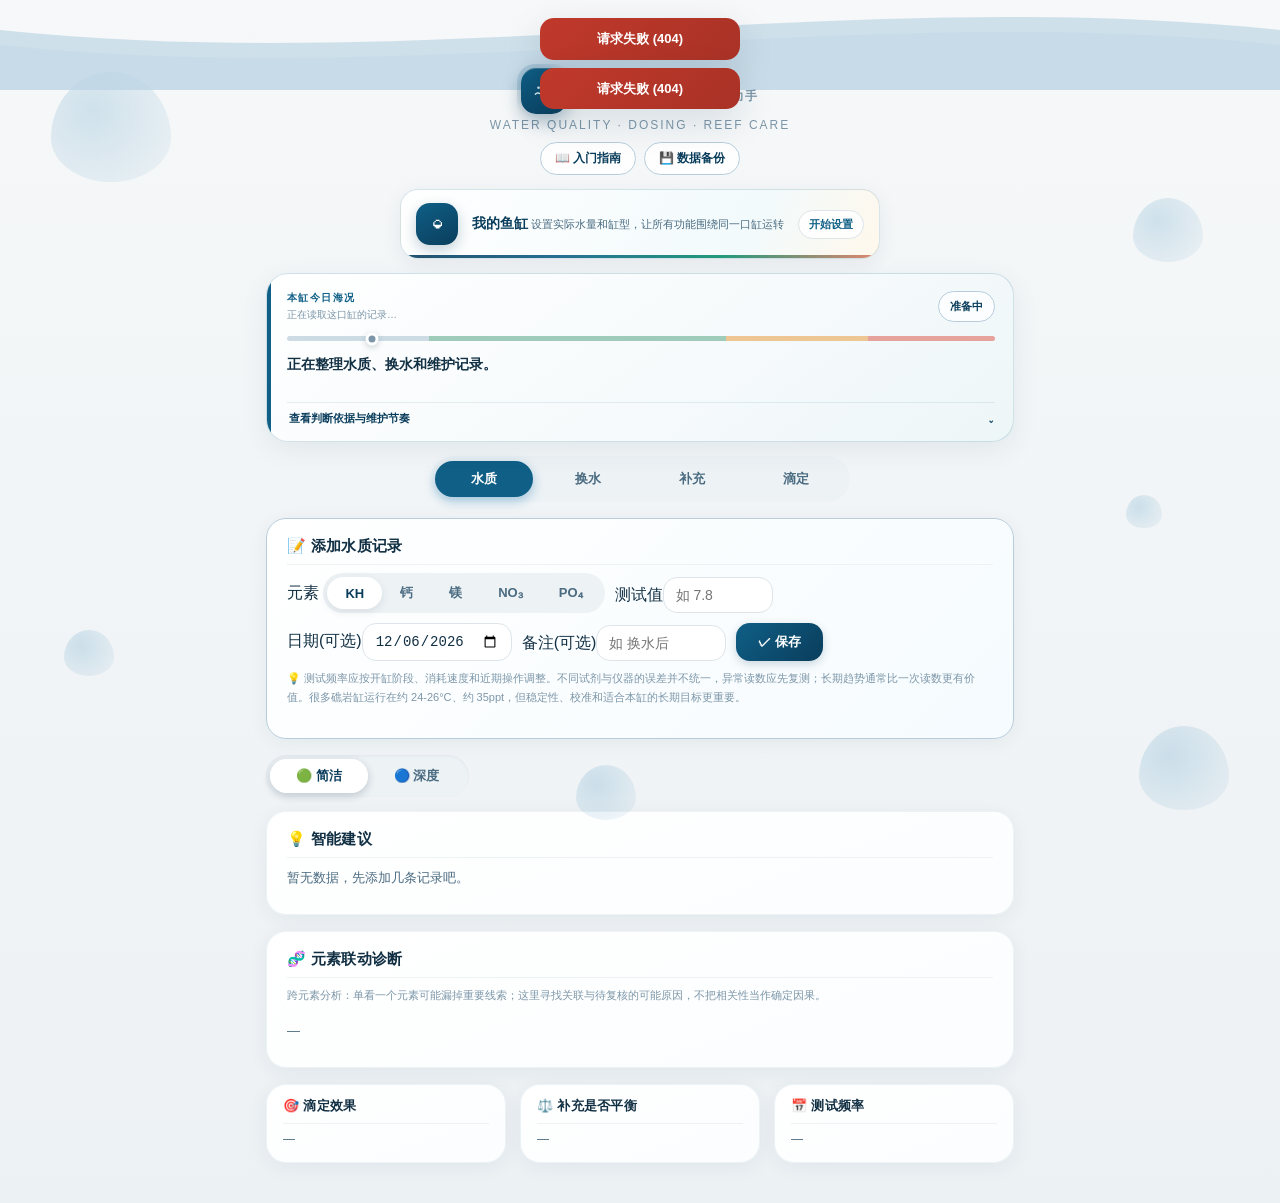
==== static/index.html @ fd56b674 "feat: 完善今日海况与配盐换水闭环" ====
<!DOCTYPE html>
<html lang="zh-CN">
<head>
<meta charset="utf-8">
<meta name="viewport" content="width=device-width, initial-scale=1, viewport-fit=cover">
<title>海水缸助手 · ReefPal</title>
<meta name="theme-color" content="var(--ocean)">
<meta name="mobile-web-app-capable" content="yes">
<meta name="apple-mobile-web-app-capable" content="yes">
<meta name="apple-mobile-web-app-status-bar-style" content="black-translucent">
<meta name="apple-mobile-web-app-title" content="ReefPal">
<link rel="manifest" href="/static/manifest.webmanifest">
<link rel="icon" type="image/png" sizes="192x192" href="/static/icon-192.png">
<link rel="apple-touch-icon" href="/static/apple-touch-icon.png">
<link rel="preconnect" href="https://fonts.googleapis.com">
<script src="/static/echarts.min.js"></script>
<style>
  :root {
    /* ── 品牌主色（深海墨蓝，沉稳高级） ── */
    --ocean: #0f5f86;        /* 主品牌色 */
    --ocean-deep: #0a3d5c;   /* 深海军蓝 */
    --ocean-soft: #e8f1f6;   /* 浅蓝调（选中背景，低饱和） */
    --accent: #e07a5f;       /* 珊瑚橙强调色（记忆点） */

    /* ── 文字层级（高对比深蓝黑） ── */
    --ink: #123044;          /* 主文字 */
    --ink-soft: #4a6b80;     /* 次要文字 */
    --ink-faint: #7c96a8;    /* 辅助/占位文字 */

    /* ── 表面与背景（中性暖灰，高级感） ── */
    --card: #ffffff;
    --bg-a: #f6f8f9;
    --bg-b: #ecf1f4;
    --surface-2: #f4f7f9;    /* 次级表面 */

    /* ── 边框 ── */
    --border: #dde5ea;       /* 默认输入/卡片边框 */
    --border-strong: #b7cddd;/* 强调边框（选中/胶囊） */
    --border-light: #edf2f5; /* 极浅分隔线 */

    /* ── 状态色 ── */
    --ok: #2e8b57;
    --ok-bg: #d7f0e0;
    --warn: #d9822b;
    --warn-bg: #fdf0dd;
    --danger: #c0392b;
    --danger-bg: #fde8e5;
    --info: #7b1fa2;

    /* ── 阴影（更深更有层次） ── */
    --shadow: 0 4px 20px rgba(10,44,66,.06);
    --shadow-lg: 0 12px 36px rgba(10,44,66,.13);
    --ring: rgba(15,95,134,.16);

    /* ── 圆角 ── */
    --radius: 20px;
    --radius-sm: 14px;
    --radius-xs: 10px;
    --radius-pill: 999px;

    /* ── 间距 ── */
    --space-1: 4px;
    --space-2: 8px;
    --space-3: 12px;
    --space-4: 16px;
    --space-5: 20px;
  }
  * { box-sizing: border-box; margin: 0; padding: 0; }
  html { -webkit-text-size-adjust: 100%; }
  /* ── 跟手反馈：按压缩放 + 卡片悬停 ── */
  button, .seg-btn, .tab-btn, .mini-btn, .pager-btn, .mr-btn, .dose-toggle, .ctl-btn, .icon-btn, .dose-link-btn {
    -webkit-tap-highlight-color: transparent;
  }
  button:active, .seg-btn:active, .mini-btn:active, .pager-btn:active, .mr-btn:active, .dose-toggle:active, .ctl-btn:active, .dose-link-btn:active {
    transform: scale(.96);
    transition: transform .12s ease;
  }
  /* 仅简洁模式元素卡片保留 hover 微动（其他卡片保持静态，避免死板乱跳） */
  #wqSimpleCards .wq-card { transition: transform .18s ease, box-shadow .18s ease; }
  @media (hover: hover) {
    #wqSimpleCards .wq-card:hover { transform: translateY(-3px); box-shadow: var(--shadow-lg); }
  }

  /* 触摸：去掉 iOS/Android 点击灰色高亮 */
  * { -webkit-tap-highlight-color: transparent; }
  /* iPhone 底部安全区：刘海屏 Home 条不遮挡内容 */
  body { padding-bottom: calc(40px + env(safe-area-inset-bottom)); }
  /* 弹窗打开时锁定背景滚动（JS 控制 body.lock-scroll） */
  body.lock-scroll { overflow: hidden; }
  body {
    font-family: -apple-system, BlinkMacSystemFont, "PingFang SC", "Microsoft YaHei", "Segoe UI", sans-serif;
    background: linear-gradient(180deg, var(--bg-a) 0%, var(--bg-b) 100%);
    color: var(--ink); min-height: 100vh; padding-bottom: 40px;
  }
  ::selection { background: var(--ring); }

  /* ─── 波浪顶部装饰 ─── */
  .wave-top { position: relative; height: 90px; overflow: hidden; pointer-events: none; }
  .wave-top svg { position: absolute; bottom: 0; left: 0; width: 200%; height: 100%; animation: waveSlide 18s linear infinite; }
  @keyframes waveSlide { 0% { transform: translateX(0); } 100% { transform: translateX(-50%); } }

  /* ─── 品牌头部 ─── */
  .brand { text-align: center; margin: -22px 0 10px; position: relative; z-index: 2; }
  .brand .logo {
    display: inline-flex; align-items: center; gap: 12px; color: var(--ocean-deep); letter-spacing: .5px;
  }
  /* 品牌活力：徽章呼吸光晕 + 漂浮光点 */
  .brand .logo .mark { position: relative; }
  .brand .logo .mark::after { content: ''; position: absolute; inset: -4px; border-radius: 18px;
    background: radial-gradient(circle at 30% 30%, rgba(15,95,134,.25), transparent 70%);
    animation: markGlow 3.2s ease-in-out infinite; z-index: -1; }
  @keyframes markGlow { 0%,100% { opacity: .5; transform: scale(1); } 50% { opacity: 1; transform: scale(1.06); } }
  .brand .logo .mark { animation: markFloat 4.5s ease-in-out infinite; }
  @keyframes markFloat { 0%,100% { transform: translateY(0); } 50% { transform: translateY(-3px); } }

  .brand .logo .mark {
    width: 46px; height: 46px; border-radius: 15px;
    background: linear-gradient(150deg, var(--ocean) 0%, var(--ocean-deep) 100%);
    display: inline-flex; align-items: center; justify-content: center;
    box-shadow: 0 6px 18px rgba(10,61,92,.35), inset 0 1px 0 rgba(255,255,255,.18);
  }
  .brand .logo .brand-name { font-size: 25px; font-weight: 800; color: var(--ocean-deep); letter-spacing: 1px; }
  .brand .logo .brand-sub { font-size: 12px; color: var(--ink-faint); font-weight: 600; letter-spacing: 2px; padding-top: 10px; }
  .brand .tagline { font-size: 12px; color: var(--ink-faint); letter-spacing: 2px; margin-top: 4px; }

  /* ─── 容器 ─── */
  .wrap { max-width: 780px; margin: 0 auto; padding: 0 16px; }

  .save-hint { font-size: 11px; color: var(--ink-faint); }

  /* ─── 估算器 ─── */
  .estimator { background: var(--card); border-radius: var(--radius); padding: 20px; box-shadow: var(--shadow);
    border: 1px solid rgba(10,110,168,.12); margin-bottom: 16px; }
  .est-title { font-size: 15px; font-weight: 700; color: var(--ink); margin-bottom: 14px; display: flex; align-items: center; gap: 8px; }
  .est-row { display: flex; align-items: center; gap: 8px; margin-bottom: 12px; flex-wrap: wrap; font-size: 13px; }
  .est-row label { width: 110px; color: var(--ink-soft); font-weight: 600; }
  .est-row input[type=number] { width: 72px; padding: 7px; border: 1.5px solid var(--border); border-radius: var(--radius-xs); text-align: center; font-size: 14px; }
  .est-row input[type=number]:focus { outline: none; border-color: var(--ocean); }
  .est-row select { padding: 7px 10px; border: 1.5px solid var(--border); border-radius: var(--radius-xs); font-size: 13px; background: #fff; }
  .est-dim-inputs { display: flex; align-items: center; gap: 6px; min-width: 0; }
  .est-dim-inputs input[type=number] { min-width: 0; }
  .est-result { background: var(--ocean-soft); border-radius: var(--radius-sm); padding: 14px 16px; margin: 12px 0;
    font-size: 13px; color: var(--ink); line-height: 1.9; }
  .est-result .big { font-size: 20px; font-weight: 800; color: var(--ocean-deep); }
  .est-actions { display: flex; gap: 10px; margin-bottom: 8px; }
  .est-actions button { padding: 10px 20px; border-radius: var(--radius-sm); cursor: pointer; font-size: 13px; font-weight: 600; border: none; transition: all .15s; }
  .est-actions button:first-child { background: var(--ocean); color: #fff; box-shadow: 0 4px 12px rgba(10,110,168,.3); }
  .est-actions button:first-child:hover { background: var(--ocean-deep); }
  .est-actions button:last-child { background: #f0f4f5; color: var(--ink-soft); }
  .est-note { font-size: 11px; color: var(--ink-faint); line-height: 1.6; }

  /* ─── Tabs（分段控制） ─── */
  .tabs { display: flex; justify-content: center; gap: 6px; margin-bottom: 16px; background: var(--border-light);
    padding: 5px; border-radius: var(--radius-pill); max-width: 420px; margin-left: auto; margin-right: auto; }
  .tab-btn {
    flex: 1; padding: 9px 0; border: none; background: transparent; color: var(--ink-soft);
    border-radius: var(--radius-pill); cursor: pointer; font-size: 13px; font-weight: 600; transition: all .2s;
  }
  .tab-btn .tb-ico { display: none; } /* 桌面端隐藏独立图标，保持原横排 */
  .tab-btn.active { background: var(--ocean); color: #fff; box-shadow: 0 4px 12px rgba(10,110,168,.35); font-weight: 700; }
  .panel { display: none; }
  .panel.active { display: block; } /* 无默认动画，避免切换后重播闪烁 */
  .panel.slide-in-right { animation: slideRight .32s cubic-bezier(.25,.8,.35,1) both; }
  .panel.slide-in-left { animation: slideLeft .32s cubic-bezier(.25,.8,.35,1) both; }
  @keyframes slideRight { from { opacity: 0; transform: translateX(26px); } to { opacity: 1; transform: none; } }
  @keyframes slideLeft { from { opacity: 0; transform: translateX(-26px); } to { opacity: 1; transform: none; } }
  .panel.active > .dose-card, .panel.active > .group-card { animation: fadeUp .35s ease both; }
  .panel.active > .dose-card:nth-child(1), .panel.active > .group-card:nth-child(1) { animation-delay: .02s; }
  .panel.active > .dose-card:nth-child(2), .panel.active > .group-card:nth-child(2) { animation-delay: .06s; }
  .panel.active > .dose-card:nth-child(3), .panel.active > .group-card:nth-child(3) { animation-delay: .10s; }
  .panel.active > .dose-card:nth-child(4), .panel.active > .group-card:nth-child(4) { animation-delay: .14s; }
  .panel.active > .dose-card:nth-child(5), .panel.active > .group-card:nth-child(5) { animation-delay: .18s; }
  @keyframes fadeUp { from { opacity: 0; transform: translateY(8px); } to { opacity: 1; transform: none; } }

  /* ─── 分组卡片 ─── */
  .group-card { background: var(--card); border-radius: var(--radius); overflow: hidden;
    box-shadow: var(--shadow); margin-bottom: 16px; border: 1px solid rgba(10,110,168,.06); }
  .group-head { display: flex; align-items: center; padding: 15px 18px; cursor: pointer; user-select: none;
    background: linear-gradient(135deg, #f7fcfb, #eef8f7); border-bottom: 1px solid var(--border-light); }
  .group-head .g-title { font-size: 15px; font-weight: 700; color: var(--ink); }
  .group-head .g-badge { margin-left: 10px; padding: 3px 11px; border-radius: var(--radius-pill); font-size: 10.5px; font-weight: 600; }
  .badge-core { background: #fef0e0; color: #c0560e; }
  .badge-adv { background: #e2f2fb; color: #0e6ba8; }
  .badge-other { background: #f0f2f3; color: #7a8d99; }
  .group-head .g-note { margin-left: auto; font-size: 11px; color: var(--ink-faint); padding-right: 8px; }
  .group-head .g-arrow { color: var(--ink-faint); font-size: 12px; transition: transform .2s; }
  .group-body { padding: 4px 0; }
  .group-body.hidden { display: none; }

  /* ─── 元素行 ─── */
  .elem { border-top: 1px solid var(--border-light); padding: 16px 18px; }
  .elem:first-child { border-top: none; }
  .elem-head { display: flex; align-items: baseline; flex-wrap: wrap; gap: 6px 12px; margin-bottom: 5px; }
  .elem-name { font-size: 15px; font-weight: 700; color: var(--ink); display: flex; align-items: center; gap: 7px; }
  .elem-name .dot { width: 8px; height: 8px; border-radius: 50%; background: var(--ocean); display: inline-block; }
  .elem-ideal { font-size: 12px; color: var(--ink-soft); }
  .elem-ideal b { color: var(--ocean-deep); font-weight: 700; }
  .elem-detail { font-size: 12px; color: var(--ink-soft); line-height: 1.6; margin-bottom: 12px; }
  .elem-detail .tip { color: var(--ink-faint); font-size: 11px; display: block; margin-top: 4px; line-height: 1.6; }

  /* ─── 计算行 ─── */
  .calc-row { display: flex; align-items: flex-end; gap: 10px; flex-wrap: wrap; }
  .calc-row .field { display: flex; flex-direction: column; align-items: flex-start; gap: 5px; }
  .calc-row .field .flabel { font-size: 10.5px; color: var(--ink-faint); font-weight: 600; letter-spacing: .3px; }
  .calc-row input[type=number], .calc-row select {
    padding: 9px 10px; border: 1.5px solid var(--border); border-radius: var(--radius-sm); text-align: center;
    font-size: 15px; font-weight: 600; color: var(--ink); background: #fff; transition: border .2s, box-shadow .2s;
  }
  .calc-row input[type=number]:focus, .calc-row select:focus { outline: none; border-color: var(--ocean); box-shadow: 0 0 0 3px var(--ring); }
  .calc-row .water-in { width: 88px; }
  .calc-row .conc-in { width: 118px; font-size: 14px; }
  .calc-row .conc-in::placeholder { font-size: 11.5px; color: #a7bfd0; }
  .calc-row .add-in { width: 190px; text-align: left; font-weight: 500; font-size: 13px; }
  .calc-row .result {
    background: linear-gradient(135deg, #e4f1fa, var(--border-strong)); border: 1.5px solid var(--border-strong); border-radius: var(--radius-sm);
    font-weight: 800; color: var(--ocean-deep); width: 104px; padding: 9px 8px; text-align: center; font-size: 17px;
  }
  .calc-row .sat-hint { font-size: 10.5px; color: var(--ink-faint); align-self: center; padding-bottom: 8px; }

  /* ─── 自动推荐条 ─── */
  .auto-strip { display: flex; align-items: center; gap: 10px; margin-top: 12px; padding: 10px 12px;
    background: #f6fafb; border: 1.5px dashed var(--border); border-radius: var(--radius-sm); flex-wrap: wrap; }
  .auto-strip > span { font-size: 11px; color: var(--ink-faint); font-weight: 600; }
  .auto-strip input[type=number] { width: 84px; padding: 8px; border: 1.5px solid var(--border); border-radius: var(--radius-xs);
    text-align: center; font-size: 15px; font-weight: 600; }
  .auto-strip input[type=number]:focus { outline: none; border-color: var(--ocean); }
  .auto-strip .auto-msg { font-size: 12.5px; color: var(--ink-soft); flex: 1 1 200px; line-height: 1.6; }
  .auto-strip .auto-msg.ok { color: var(--ok); }
  .auto-strip .auto-msg.high { color: var(--warn); }
  .auto-strip .auto-msg.low { color: var(--danger); }

  /* ─── 滴定卡片 ─── */
  .dose-card { background: linear-gradient(160deg, #ffffff 0%, #fbfdfe 100%); border-radius: var(--radius);
    padding: 18px 20px; box-shadow: var(--shadow), inset 0 1px 0 rgba(255,255,255,.9); border: 1px solid rgba(15,95,134,.07);
    margin-bottom: 16px; }
  .dose-card.focus-card { border: 1.5px solid var(--border-strong); background: linear-gradient(135deg, #ffffff 0%, #f5fbfe 100%); }
  .dose-card .dc-title { font-size: 15px; font-weight: 800; color: var(--ink); margin-bottom: 8px; display: flex; align-items: center; gap: 8px;
    letter-spacing: .3px; position: relative; padding-bottom: 8px; border-bottom: 1px solid var(--border-light); }
  .dose-card .dc-sub { font-size: 11px; color: var(--ink-faint); margin-bottom: 14px; line-height: 1.7; }
  .dose-card .dc-sub b { color: var(--ocean); }
  .dose-card .dc-tank { display: flex; align-items: center; gap: 8px; margin-bottom: 14px; }
  .dose-card .dc-tank label { font-size: 13px; color: var(--ink-soft); font-weight: 600; }
  .dose-card .dc-tank input { width: 90px; padding: 9px; border: 1.5px solid var(--border-strong); border-radius: var(--radius-sm); text-align: center;
    font-size: 17px; font-weight: 800; color: var(--ocean-deep); background: var(--ocean-soft); }
  .dose-card .dc-tank input:focus { outline: none; border-color: var(--ocean); }
  .dose-card .dc-tank .unit { font-size: 12px; color: var(--ink-faint); }

  /* 滴定行式布局 */
  .dose-row { display: flex; align-items: center; gap: 10px; padding: 10px 0; border-top: 1px solid var(--border-light); flex-wrap: wrap; }
  .dose-row:first-of-type { border-top: none; }
  .dose-row .d-elem { width: 74px; font-size: 13px; font-weight: 700; color: var(--ink); }
  .dose-row .d-elem .sub { display: block; font-size: 10px; font-weight: 500; color: var(--ink-faint); }
  .dose-row .d-field { display: flex; flex-direction: column; align-items: center; gap: 3px; }
  .dose-row .d-field .fl { font-size: 10px; color: var(--ink-faint); font-weight: 600; }
  .dose-row input[type=number] { width: 86px; padding: 8px; border: 1.5px solid var(--border); border-radius: var(--radius-xs); text-align: center;
    font-size: 14px; font-weight: 600; background: #fff; }
  .dose-row input[type=number]:focus { outline: none; border-color: var(--ocean); box-shadow: 0 0 0 3px var(--ring); }
  .dose-row .d-read { min-width: 86px; padding: 8px 10px; border-radius: var(--radius-xs); text-align: center; font-size: 14px; font-weight: 700;
    background: #f3f8fb; border: 1.5px solid var(--border); color: var(--ink-soft); }
  .dose-row .d-read.hot { background: linear-gradient(135deg, #e4f1fa, var(--border-strong)); border-color: var(--border-strong); color: var(--ocean-deep); font-size: 16px; }
  .dose-row .arrow { color: var(--ink-faint); font-size: 12px; padding-bottom: 14px; }

  /* 通用表单控件 */
  .ctl { padding: 9px 12px; border: 1.5px solid var(--border); border-radius: var(--radius-sm); font-size: 14px; color: var(--ink); background: #fff; }
  .ctl:focus { outline: none; border-color: var(--ocean); box-shadow: 0 0 0 3px var(--ring); }
  .ctl-btn { padding: 10px 22px; background: linear-gradient(135deg, var(--ocean) 0%, var(--ocean-deep) 100%); color: #fff;
    border: none; border-radius: var(--radius-sm); font-weight: 600; cursor: pointer; position: relative; overflow: hidden;
    transition: transform .15s ease, box-shadow .2s ease; box-shadow: 0 3px 10px rgba(10,61,92,.2); }
  /* 按钮光效：hover 光晕扩散 + 上浮 */
  .ctl-btn::after { content: ''; position: absolute; inset: 0; background: radial-gradient(circle at 50% 120%, rgba(255,255,255,.4), transparent 60%);
    opacity: 0; transition: opacity .25s; }
  .ctl-btn:hover::after { opacity: 1; }
  .ctl-btn:hover { transform: translateY(-1px); box-shadow: 0 6px 18px rgba(10,61,92,.3); }
  .seg-btn { padding: 7px 18px; border: none; background: transparent; color: var(--ink-soft); border-radius: var(--radius-pill); cursor: pointer; font-size: 13px; font-weight: 600; transition: all .2s; }
  .seg-btn.active { background: #fff; color: var(--ocean-deep); box-shadow: 0 3px 10px rgba(30,58,77,.1); }
  .pager-btn { padding: 7px 14px; border: 1.5px solid var(--border-strong); background: #fff; color: var(--ocean-deep); border-radius: var(--radius-xs); cursor: pointer; font-size: 12px; font-weight: 600; transition: all .15s; }
  .pager-btn:hover { background: var(--ocean-soft); border-color: var(--ocean); }
  .pager-btn:disabled { opacity: .4; cursor: not-allowed; }
  .dose-toggle { padding: 7px 14px; border: 1.5px solid var(--ok); background: #fff; color: var(--ok); border-radius: var(--radius-pill); cursor: pointer; font-size: 12px; font-weight: 600; transition: all .15s; }
  .dose-toggle:hover { background: var(--ok); color: #fff; }
  .dose-toggle.running { background: var(--danger); border-color: var(--danger); color: #fff; }
  .dose-toggle.running:hover { background: #a93226; }

  /* 滴定记录二级菜单 */
  .dose-log-menu { margin-top: 16px; }
  .dose-log-menu .dlm-head { display: flex; align-items: center; gap: 8px; padding: 10px 14px; background: #f6fafb;
    border: 1px solid var(--border); border-radius: var(--radius-sm); cursor: pointer; user-select: none; font-size: 13px; color: var(--ink-soft); font-weight: 600; }
  .dose-log-menu .dlm-head:hover { background: #eef6f8; }
  .dose-log-menu .dlm-head .dlm-arrow { margin-left: auto; color: var(--ink-faint); transition: transform .2s; }
  .dose-log-menu .dlm-body { display: none; margin-top: 10px; border: 1px solid var(--border); border-radius: var(--radius-sm); padding: 12px; background: #fff; }
  .dose-log-menu .dlm-body.open { display: block; }
  .dlm-form { display: flex; gap: 8px; flex-wrap: wrap; align-items: flex-end; margin-bottom: 10px; }
  .dlm-form .ctl { padding: 7px 10px; font-size: 13px; }
  .dlm-list { max-height: 220px; overflow-y: auto; overflow-x: auto; }
  .dlm-list table { width: 100%; border-collapse: collapse; }
  .dlm-list th { padding: 6px; background: var(--border-light); color: var(--ink-soft); font-size: 11px; font-weight: 600; text-align: left; }
  .dlm-list td { padding: 6px; border-bottom: 1px solid var(--border-light); font-size: 12px; }
  .ctl-btn:hover { background: var(--ocean-deep); }
  .data-table { width: 100%; border-collapse: collapse; }
  .data-table th { padding: 8px; background: var(--ocean); color: #fff; font-weight: 600; font-size: 12.5px; }
  .data-table td { padding: 7px; border: 1px solid var(--border); font-size: 13px; }
  .data-table tr:hover td { background: #f5fafd; }

  /* 配比参考 */
  .mix-ref { margin-top: 14px; background: #f4fafd; border: 1px solid var(--border-strong); border-radius: var(--radius-sm); padding: 12px 14px; }
  .mix-ref .mr-title { font-size: 12px; font-weight: 700; color: var(--ink); margin-bottom: 8px; }
  .mix-ref .mr-row { display: flex; align-items: center; gap: 8px; padding: 4px 0; flex-wrap: wrap; font-size: 12px; }
  .mix-ref .mr-row .mr-elem { width: 60px; color: var(--ink-soft); font-weight: 600; }
  .mix-ref .mr-btn { padding: 6px 13px; border-radius: var(--radius-pill); border: 1.5px solid var(--border-strong); background: #fff; color: var(--ocean);
    font-size: 11.5px; cursor: pointer; transition: all .15s; }
  .mix-ref .mr-btn:hover { background: var(--ocean); color: #fff; }
  .mix-ref .mr-btn.active { background: var(--ocean); color: #fff; }
  .mix-ref .mr-tip { font-size: 11px; color: var(--ink-faint); margin-top: 8px; line-height: 1.6; }
  .mix-ref .mr-tip b { color: var(--ocean); }

  .dose-result { margin-top: 12px; display: flex; align-items: center; justify-content: center; gap: 10px;
    background: linear-gradient(135deg, #e4f1fa, var(--border-strong)); border-radius: var(--radius-sm); padding: 14px; }

  /* 水质仪表盘 */
  .wq-card.empty-state { padding: 32px 20px; border: 1.5px dashed var(--border-strong); }
.wq-card { background: linear-gradient(160deg, #ffffff 0%, #fbfdfe 100%); border-radius: var(--radius);
    padding: 16px 18px; box-shadow: var(--shadow), inset 0 1px 0 rgba(255,255,255,.9); border: 1px solid rgba(15,95,134,.07); }
  .wq-card .wq-head { display: flex; align-items: center; justify-content: space-between; margin-bottom: 10px; }
  .wq-card .wq-name { font-size: 14px; font-weight: 700; color: var(--ink); }
  .wq-card .wq-status { padding: 3px 12px; border-radius: var(--radius-pill); font-size: 11px; font-weight: 700; }
  .wq-status.ok { background: var(--ok-bg); color: var(--ok); }
  .wq-status.low { background: var(--danger-bg); color: var(--danger); }
  .wq-status.high { background: var(--warn-bg); color: var(--warn); }
  .wq-status.no_data { background: #eef0f2; color: #8a99a5; }
  .wq-card .wq-value { font-size: 34px; font-weight: 800; color: var(--ocean-deep); line-height: 1.1; }
  .wq-card .wq-value small { font-size: 13px; color: var(--ink-faint); font-weight: 500; }
  .wq-card .wq-range { font-size: 12px; color: var(--ink-soft); margin-top: 4px; }
  .wq-card .wq-trend { display: flex; align-items: center; gap: 6px; margin-top: 8px; font-size: 12px; color: var(--ink-soft); }
  .wq-card .wq-trend .arrow { font-size: 16px; }
  .wq-card .wq-mini { margin-top: 6px; font-size: 11px; color: var(--ink-faint); }

  /* 智能建议强度标记 */
  .advice-item { display: flex; align-items: flex-start; gap: 10px; padding: 8px 4px; border-bottom: 1px solid var(--border-light); }
  .advice-item .advice-strength { flex-shrink: 0; width: 18px; height: 18px; border-radius: 50%; margin-top: 2px; display: flex; align-items: center; justify-content: center; font-size: 10px; color: #fff; font-weight: 700; }
  .advice-strength.high { background: var(--danger); }
  .advice-strength.mid { background: var(--warn); }
  .advice-strength.low { background: var(--ok); }
  .advice-item .advice-text { flex: 1; font-size: 13px; color: var(--ink-soft); line-height: 1.7; }
  .advice-item .advice-text b { color: var(--ink); }
  .advice-item .advice-tag { flex-shrink: 0; font-size: 10px; color: var(--ink-faint); padding-top: 3px; }
  .dose-result .dr-label { font-size: 12px; color: var(--ink-soft); font-weight: 600; }
  .dose-result .dr-value { font-size: 30px; font-weight: 800; color: var(--ocean-deep); }
  .dose-result .dr-unit { font-size: 12px; color: var(--ink-soft); }
  .salt-record-actions { display: flex; align-items: center; justify-content: center; gap: 10px; margin-top: 12px; flex-wrap: wrap; }
  .salt-complete-btn { min-width: 142px; }
  .salt-complete-btn:disabled { opacity: .48; cursor: not-allowed; transform: none; box-shadow: none; }
  .salt-record-meta { font-size: 11px; color: var(--ink-faint); }
  .salt-ref-head { display: flex; align-items: flex-start; justify-content: space-between; gap: 14px; }
  .salt-ref-head-copy { min-width: 0; }
  .salt-ref-toggle { flex: 0 0 auto; border: 1px solid var(--border-strong); border-radius: 999px; padding: 7px 11px;
    background: #fff; color: var(--ocean-deep); font-size: 11px; font-weight: 700; cursor: pointer; }
  .salt-reference-card.collapsed { padding-top: 14px; padding-bottom: 14px; background: rgba(255,255,255,.72); }
  .salt-reference-card.collapsed .dc-title { margin-bottom: 2px; font-size: 13px; }
  .salt-reference-card.collapsed .dc-sub { margin-bottom: 0; }
  .salt-reference-body[hidden] { display: none; }

  .note { max-width: 780px; margin: 14px auto 0; font-size: 11px; color: var(--ink-faint); line-height: 1.8; text-align: center; padding: 0 20px; }
  .chart-controls { display: flex; gap: 10px; flex-wrap: wrap; margin-bottom: 10px; }
  #wqChart { width: 100%; height: 320px; }

  /* 水滴装饰 */
  .deco-drops { position: fixed; inset: 0; pointer-events: none; z-index: 0; overflow: hidden; }
  .deco-drops span { position: absolute; border-radius: 50% 50% 50% 50% / 60% 60% 40% 40%;
    background: radial-gradient(circle at 35% 35%, rgba(10,110,168,.16), rgba(10,110,168,.03));
    animation: floatDrop 14s ease-in-out infinite; }
  @keyframes floatDrop { 0%,100% { transform: translateY(0) rotate(0); } 50% { transform: translateY(-26px) rotate(8deg); } }

  /* ─── 移动端适配 ─── */
  @media (max-width: 560px) {
    .brand .logo { font-size: 22px; }
    .calc-row .add-in { width: 100%; }
    .wave-top { height: 60px; }
    .brand { margin-top: -20px; }
    /* 手机 App 化：底部导航遮挡补偿 */
    body { padding-bottom: calc(76px + env(safe-area-inset-bottom)); }
    /* 手机 App 化：tab 固定底部导航 */
    .tabs { position: fixed; bottom: 0; left: 0; right: 0; max-width: 100%; margin: 0;
      border-radius: 0; padding: 6px 8px calc(6px + env(safe-area-inset-bottom));
      background: rgba(255,255,255,.96); backdrop-filter: blur(12px);
      border-top: 1px solid var(--border-light); z-index: 100; gap: 2px;
      box-shadow: 0 -4px 16px rgba(30,58,77,.08); }
    .tab-btn { display: flex; flex-direction: column; align-items: center; gap: 2px;
      font-size: 11px; padding: 6px 2px; line-height: 1.2; }
    .tab-btn .tb-ico { font-size: 18px; display: inline-flex; align-items: center; justify-content: center;
      width: 34px; height: 34px; border-radius: var(--radius-pill); background: var(--ocean-soft);
      transition: background .2s; margin-bottom: 2px; }
    .tab-btn.active .tb-ico { background: rgba(255,255,255,.2); }
    .toolbar { flex-wrap: wrap; }
    .tank-identity { margin-left: 0; margin-right: 0; padding: 11px 12px; }
    .tank-edit-hint { padding: 6px 8px; }
    .tank-setup-box { padding: 20px 17px; }
    .wrap { padding: 0 12px; }
    .d-field .ctl { min-width: 0 !important; }
    input[type=number], input[type=date], input[type=text], select.ctl { max-width: 100%; }
    /* 手机端关键数字大字（瞄一眼就懂） */
    .dose-result .dr-value { font-size: 34px; }
    .dose-result .dr-label { font-size: 13px; }
    /* 简洁模式卡片：手机上 2 列紧凑 */
    #wqSimpleCards { grid-template-columns: repeat(2, 1fr) !important; gap: 10px !important; }
    #wqSimpleCards .wq-card { padding: 12px 14px; }
    #wqSimpleCards .wq-value { font-size: 24px; }
    #wqSimpleCards .wq-range { font-size: 11px; }
    #wqSimpleCards .wq-trend { font-size: 11px; }
    #wqSimpleCards .wq-mini { font-size: 10px; }
    .wq-card { min-height: 0; }
    .advice-item { flex-wrap: wrap; }
    .advice-item .advice-text { min-width: 0; }
    .advice-item .advice-tag { display: none; } /* 窄屏隐藏冗余标签，圆点+文字已表达强度 */
    .data-table { font-size: 12px; }
    .data-table th, .data-table td { padding: 6px 4px; }
    /* 表格可横向滑动：手机上始终显示滚动条作为提示 */
    div[style*="overflow-x:auto"] { -webkit-overflow-scrolling: touch; }
    div[style*="overflow-x:auto"]::-webkit-scrollbar { height: 4px; }
    div[style*="overflow-x:auto"]::-webkit-scrollbar-thumb { background: var(--border-strong); border-radius: 4px; }
    .dlm-list table { font-size: 11.5px; }
    .dlm-list th, .dlm-list td { padding: 5px 4px; }
    .pager-btn { padding: 8px 12px; }
    .est-row label { width: auto; min-width: 90px; }
    .modal-box { padding: 18px 16px; }
    .guide-box { padding: 22px 18px 18px; }
    .btn, .ctl-btn { padding: 10px 14px; }
    /* 触摸目标最小 40px */
    .icon-btn { padding: 6px 8px; font-size: 16px; }
    .mini-btn { padding: 9px 16px; }
    .group-head { padding: 13px 14px; flex-wrap: nowrap; align-items: flex-start; }
    .group-head .g-title { white-space: nowrap; flex-shrink: 0; line-height: 1.4; }
    .group-head .g-badge { flex-shrink: 0; white-space: nowrap; margin-top: 2px; }
    .group-head .g-note { flex: 1 1 auto; min-width: 0; padding-right: 4px; margin-top: 1px; }
    .group-head .g-arrow { flex-shrink: 0; margin-top: 2px; }
    .elem-head { flex-wrap: wrap; align-items: baseline; }
    .elem-head .elem-name { white-space: nowrap; flex-shrink: 0; }
    .elem-head .elem-ideal { white-space: normal; overflow: visible; min-width: 0; line-height: 1.5; }

    /* ── 记录表单：手机上纵向堆叠，避免突兀换行 ── */
    .record-form { flex-direction: column; align-items: stretch; gap: 8px; }
    .record-form .d-field { width: 100%; }
    .record-form .d-field .ctl,
    .record-form .d-field input,
    .record-form .d-field select { width: 100% !important; }
    .record-form .ctl-btn { width: 100%; }
    .salt-ref-head { align-items: stretch; flex-direction: column; gap: 8px; }
    .salt-ref-toggle { align-self: flex-start; min-height: 40px; }
    .salt-record-actions { align-items: stretch; flex-direction: column; }
    .salt-complete-btn { width: 100%; min-height: 44px; }
    .salt-record-meta { text-align: center; }
    .record-form #wqElSeg { width: 100%; justify-content: space-between; }
    .record-form #wqElSeg .seg-btn { flex: 1; min-width: 0; }

    /* ── 滴定行：手机上用 Grid 网格，元素名整行、输入框等宽排列 ── */
    .dose-row { display: grid; grid-template-columns: repeat(2, 1fr); gap: 8px; align-items: center; }
    .dose-row .d-elem { grid-column: 1 / -1; margin-bottom: 2px; }
    .dose-row .arrow { display: none; }
    .dose-row input[type=number] { width: 100%; min-width: 0; }
    .dose-row .d-read { width: 100%; min-width: 0; }
    /* 配液行（mix-row）：克/毫升/浓度三项缩到一行 3 列 */
    .dose-row.mix-row { grid-template-columns: repeat(3, 1fr); }
    /* 消耗测算保持四项单排，方便横向对照上次、本次、间隔与结果 */
    .dose-row.consume-row { grid-template-columns: repeat(4, minmax(0, 1fr)); gap: 6px; }
    .dose-row.consume-row input[type=number],
    .dose-row.consume-row .d-read { padding-left: 4px; padding-right: 4px; font-size: 12px; }
    .dose-row.consume-row .d-read { white-space: nowrap; overflow: hidden; text-overflow: ellipsis; }
    .dose-row.adjust-row { grid-template-columns: repeat(3, 1fr); }
    /* 表头行：手机上用 Grid 与输入行同列对齐 */
    .dose-head { display: grid !important; grid-template-columns: repeat(2, 1fr); gap: 8px; align-items: center; padding-bottom: 8px; }
    .dose-head.mix-head { grid-template-columns: repeat(3, 1fr); }
    .dose-head.consume-head { grid-template-columns: repeat(4, minmax(0, 1fr)); gap: 6px; }
    .dose-head.adjust-head { grid-template-columns: repeat(3, 1fr); }
    .dose-head > span:not(.d-field) { display: none; }
    .dose-head .d-field { max-width: none !important; flex: none; width: 100%; text-align: center; }
    .dose-head .d-field .fl { font-size: 10px; }

    /* ── 元素补充计算行：手机上 2 列网格 ── */
    .calc-row { display: grid; grid-template-columns: 1fr 1fr; gap: 10px 12px; }
    .calc-row .field:nth-child(1) { grid-column: 1 / -1; } /* 添加物整行 */
    .calc-row .field:nth-child(4) { grid-column: 1 / -1; } /* 单位说明整行 */
    .calc-row .field input, .calc-row .field select { width: 100% !important; min-width: 0; }
    .calc-row .sat-hint { grid-column: 1 / -1; }
    .auto-strip { gap: 8px; }
    .auto-strip .auto-msg { flex-basis: 100%; }

    /* ── 配比参考 ── */
    .mix-ref .mr-row { gap: 6px; }
    .mix-ref .mr-btn { padding: 8px 14px; }

    /* ── 滴定结果条 ── */
    .dose-result { flex-wrap: wrap; gap: 8px; }

    /* ── 趋势图控制行：手机上 2 列网格 ── */
    .chart-controls { display: grid !important; grid-template-columns: repeat(2, minmax(0, 1fr)); gap: 8px; }
    .chart-controls .d-field:first-child { grid-column: 1 / -1; }
    .chart-controls .d-field { min-width: 0; }
    .chart-controls .d-field select { width: 100%; min-width: 0; }
    .chart-controls .d-field .fl { font-size: 11px; }
    #wqChart { height: 300px; margin: 0 -4px; width: calc(100% + 8px); }
  }
  @media (max-width: 400px) {
    .brand .tagline { font-size: 10px; letter-spacing: 1px; }
    .seg-btn { padding: 7px 12px; font-size: 12px; }
    .tab-btn { font-size: 11px; }
    .d-field .fl { font-size: 11px; }
    .modal-field input, .modal-field select { font-size: 13px; }
    .record-form #wqElSeg { gap: 4px; }
    .record-form #wqElSeg .seg-btn { padding: 7px 8px; font-size: 12px; }
    .dose-row.consume-row input[type=number],
    .dose-row.consume-row .d-read { font-size: 11px; padding-left: 2px; padding-right: 2px; }
    .dose-head.consume-head .d-field .fl { font-size: 9px; }
    .tank-type-grid { grid-template-columns: repeat(2, minmax(0, 1fr)); gap: 6px; }
    .tank-type-grid span { min-height: 48px; padding: 7px 8px; }
    .tank-type-grid strong { font-size: 11.5px; }
    .tank-type-grid small { font-size: 9.5px; }
    .tank-help-btn { padding: 0 9px; }
  }

  /* ─── Toast 轻提示 ─── */
  #toastBox { position: fixed; top: 18px; left: 50%; transform: translateX(-50%); z-index: 9999;
    display: flex; flex-direction: column; gap: 8px; align-items: center; pointer-events: none; }
  .toast { min-width: 200px; max-width: 86vw; padding: 11px 18px; border-radius: var(--radius-sm); font-size: 13px; font-weight: 600;
    color: #fff; box-shadow: var(--shadow-lg); opacity: 0; transform: translateY(-12px);
    transition: opacity .25s ease, transform .25s ease; text-align: center; line-height: 1.5; }
  .toast.show { opacity: 1; transform: translateY(0); }
  .toast.ok { background: linear-gradient(135deg, #0a8f6e, #0d7a5f); }
  .toast.err { background: linear-gradient(135deg, var(--danger), #a93226); }
  .toast.info { background: linear-gradient(135deg, var(--ocean), var(--ocean-deep)); }

  /* ─── 服务连接状态：像设备面板上的状态灯，常态不打扰 ─── */
  #connectionState { position: fixed; right: max(14px, env(safe-area-inset-right)); bottom: max(14px, env(safe-area-inset-bottom));
    z-index: 8800; display: flex; align-items: center; gap: 7px; padding: 8px 12px; border: 1px solid rgba(255,255,255,.75);
    border-radius: 999px; background: rgba(255,255,255,.94); color: var(--ink-soft); box-shadow: var(--shadow);
    font: inherit; font-size: 12px; font-weight: 700; cursor: pointer; opacity: 0; transform: translateY(8px);
    pointer-events: none; transition: opacity .2s ease, transform .2s ease; }
  #connectionState.visible { opacity: 1; transform: translateY(0); pointer-events: auto; }
  #connectionState::before { content: ''; width: 8px; height: 8px; flex: 0 0 8px; border-radius: 50%; background: #d58a1f;
    box-shadow: 0 0 0 4px rgba(213,138,31,.12); }
  #connectionState.offline { color: #8b2f2a; border-color: rgba(192,57,43,.25); }
  #connectionState.offline::before { background: var(--danger); box-shadow: 0 0 0 4px rgba(192,57,43,.12); }
  #connectionState.online { color: #16745e; }
  #connectionState.online::before { background: #169873; box-shadow: 0 0 0 4px rgba(22,152,115,.12); }

  :where(button, [role="button"], input, select):focus-visible { outline: 3px solid rgba(10,110,168,.28); outline-offset: 2px; }
  @media (prefers-reduced-motion: reduce) {
    *, *::before, *::after { scroll-behavior: auto !important; animation-duration: .01ms !important;
      animation-iteration-count: 1 !important; transition-duration: .01ms !important; }
  }

  /* ─── 编辑弹窗 ─── */
  .modal-mask { position: fixed; inset: 0; background: rgba(10,30,45,.45); backdrop-filter: blur(3px);
    display: none; align-items: center; justify-content: center; z-index: 9000; padding: 16px; }
  .modal-mask.open { display: flex; }
  .modal-box { background: #fff; border-radius: var(--radius); max-width: 430px; width: 100%; padding: 20px 22px;
    box-shadow: var(--shadow-lg); animation: fadeUp .22s ease; max-height: calc(100vh - 60px); overflow-y: auto;
    -webkit-overflow-scrolling: touch; }
  .modal-title { font-size: 15px; font-weight: 800; color: var(--ink); margin-bottom: 4px; }
  .modal-sub { font-size: 11px; color: var(--ink-faint); margin-bottom: 14px; }
  .modal-field { display: flex; flex-direction: column; gap: 4px; margin-bottom: 11px; }
  .modal-field label { font-size: 12px; color: var(--ink-soft); font-weight: 600; }
  .modal-field input, .modal-field select {
    padding: 9px 11px; border: 1.5px solid var(--border); border-radius: var(--radius-xs); font-size: 14px;
    color: var(--ink); background: #fff; transition: border .2s; width: 100%; }
  .modal-field input:focus, .modal-field select:focus { outline: none; border-color: var(--ocean); }
  .modal-row { display: flex; gap: 10px; }
  .modal-row .modal-field { flex: 1; }
  .modal-actions { display: flex; gap: 10px; margin-top: 16px; }
  .modal-actions button { flex: 1; padding: 10px 0; border-radius: var(--radius-sm); font-size: 13px; font-weight: 700;
    border: none; cursor: pointer; transition: all .15s; }
  .modal-actions .m-save { background: var(--ocean); color: #fff; box-shadow: 0 4px 12px rgba(10,110,168,.3); }
  .modal-actions .m-save:hover { background: var(--ocean-deep); }
  .modal-actions .m-cancel { background: #f0f4f5; color: var(--ink-soft); }
  .modal-actions .m-cancel:hover { background: #e3e9ec; }
  .icon-btn { background: none; border: none; cursor: pointer; padding: 4px 6px; font-size: 14px; border-radius: var(--radius-xs);
    transition: background .15s; }
  .icon-btn:hover { background: var(--ocean-soft); }

  /* ─── 顶部工具条 ─── */
  .toolbar { display: flex; align-items: center; justify-content: center; gap: 8px; margin: 0 auto 14px;
    max-width: 420px; }
  .mini-btn { padding: 7px 14px; border: 1.5px solid var(--border-strong); background: rgba(255,255,255,.85);
    color: var(--ocean-deep); border-radius: var(--radius-pill); cursor: pointer; font-size: 12px; font-weight: 600;
    transition: all .18s; backdrop-filter: blur(4px); }
  .mini-btn:hover { background: var(--ocean); color: #fff; border-color: var(--ocean); transform: translateY(-1px); }

  /* ─── 我的鱼缸：一条持续存在的缸体上下文 ─── */
  .tank-identity { position: relative; overflow: hidden; display: flex; align-items: center; gap: 14px;
    max-width: 780px; margin: 0 auto 14px; padding: 13px 15px; border-radius: 18px;
    border: 1px solid rgba(15,95,134,.16); background: linear-gradient(115deg,#fff 0%,#f2fafc 72%,#fff8ec 100%);
    box-shadow: 0 6px 22px rgba(10,61,92,.07); cursor: pointer; text-align: left; }
  .tank-identity::after { content: ''; position: absolute; left: 0; right: 0; bottom: 0; height: 3px;
    background: linear-gradient(90deg,var(--ocean-deep),var(--ocean),#0a8f6e,var(--accent)); opacity: .9; }
  .tank-identity:hover { border-color: var(--border-strong); box-shadow: var(--shadow); }
  .tank-avatar { width: 42px; height: 42px; flex: 0 0 42px; border-radius: 14px;
    display: grid; place-items: center; color: #fff; font-size: 20px;
    background: linear-gradient(150deg,var(--ocean),var(--ocean-deep)); box-shadow: 0 5px 14px rgba(10,61,92,.24); }
  .tank-identity-main { min-width: 0; flex: 1; }
  .tank-identity-name { font-size: 14px; font-weight: 800; color: var(--ocean-deep); white-space: nowrap; overflow: hidden; text-overflow: ellipsis; }
  .tank-identity-meta { margin-top: 3px; font-size: 11px; color: var(--ink-soft); line-height: 1.5; }
  .tank-edit-hint { flex: 0 0 auto; padding: 6px 10px; border-radius: 999px; background: rgba(255,255,255,.8);
    border: 1px solid var(--border); color: var(--ocean); font-size: 11px; font-weight: 700; }
  .tank-setup-box { max-width: 540px; padding: 24px; }
  .tank-setup-kicker { color: var(--ocean); font-size: 11px; font-weight: 800; letter-spacing: 1.5px; margin-bottom: 5px; }
  .tank-setup-title { font-size: 21px; color: var(--ocean-deep); font-weight: 800; margin-bottom: 5px; }
  .tank-setup-sub { color: var(--ink-soft); font-size: 12px; line-height: 1.7; margin-bottom: 18px; }
  .tank-setup-flow { position: relative; padding-left: 18px; }
  .tank-setup-flow::before { content: ''; position: absolute; left: 3px; top: 7px; bottom: 7px; width: 3px;
    border-radius: 5px; background: linear-gradient(180deg,var(--ocean),#52b8c2,#0a8f6e); }
  .tank-step { position: relative; margin-bottom: 16px; }
  .tank-step::before { content: ''; position: absolute; left: -20px; top: 5px; width: 7px; height: 7px;
    border: 3px solid #fff; border-radius: 50%; background: var(--ocean); box-shadow: 0 0 0 1px var(--border-strong); }
  .tank-step-label { display: flex; gap: 8px; align-items: baseline; margin-bottom: 7px; font-size: 13px; font-weight: 800; color: var(--ink); }
  .tank-step-label small { color: var(--ink-faint); font-size: 10px; font-weight: 500; }
  .tank-step input, .tank-step select { width: 100%; padding: 11px 12px; border: 1.5px solid var(--border);
    border-radius: 12px; color: var(--ink); background: #fff; font-size: 14px; }
  .tank-step input:focus, .tank-step select:focus { outline: none; border-color: var(--ocean); box-shadow: 0 0 0 3px var(--ring); }
  .tank-type-grid { display: grid; grid-template-columns: repeat(2, minmax(0, 1fr)); gap: 8px; }
  .tank-type-grid label { position: relative; }
  .tank-type-grid input { position: absolute; opacity: 0; pointer-events: none; }
  .tank-type-grid span { display: flex; flex-direction: column; justify-content: center; min-height: 58px; padding: 8px 10px;
    border: 1.5px solid var(--border); border-radius: 11px; text-align: left; color: var(--ink-soft); cursor: pointer; background: #fff; }
  .tank-type-grid strong { font-size: 12px; color: var(--ink); }
  .tank-type-grid small { margin-top: 3px; font-size: 10px; line-height: 1.35; color: var(--ink-faint); }
  .tank-type-grid input:checked + span { color: var(--ocean-deep); border-color: var(--ocean); background: var(--ocean-soft); box-shadow: inset 0 0 0 1px var(--ocean); }
  .tank-type-grid input:checked + span strong { color: var(--ocean-deep); }
  .tank-water-line { display: flex; align-items: stretch; gap: 8px; }
  .tank-water-line input { flex: 1; min-width: 0; }
  .tank-help-btn { flex: 0 0 auto; padding: 0 12px; border: 1.5px solid var(--ocean); border-radius: 12px;
    background: var(--ocean-soft); color: var(--ocean-deep); font-size: 11px; font-weight: 700; cursor: pointer; }
  .tank-type-info { margin-top: 9px; padding: 10px 11px; border-radius: 12px; background: var(--surface-2); }
  .tank-type-desc { font-size: 11px; color: var(--ink-soft); line-height: 1.55; }
  .tank-focus-title { margin-top: 8px; font-size: 10px; font-weight: 700; color: var(--ink-faint); }
  .tank-focus-list { display: flex; flex-wrap: wrap; gap: 5px; margin-top: 5px; }
  .tank-focus-item { padding: 5px 8px; border-radius: 9px; background: #e9f5f2; color: #176b5a;
    font-size: 10px; line-height: 1.35; }
  .tank-target-title { margin-top: 8px; font-size: 10px; font-weight: 700; color: var(--ink-faint); }
  .tank-targets { display: flex; flex-wrap: wrap; gap: 5px; margin-top: 5px; }
  .tank-target { padding: 4px 7px; border-radius: 8px; background: #fff; border: 1px solid var(--border-light);
    color: var(--ink-soft); font-size: 10px; white-space: nowrap; }
  .tank-target b { color: var(--ocean-deep); }
  .tank-estimator { margin: 10px 0 0; padding: 14px; border-radius: 14px; box-shadow: none; background: #f8fbfc; }
  .tank-estimator .est-title { margin-bottom: 10px; font-size: 13px; }
  .tank-estimator .est-row { margin-bottom: 9px; }
  .tank-estimator .est-row label { width: 92px; }
  .tank-estimator .est-actions { margin-bottom: 5px; }
  .tank-estimator .est-actions button { flex: 1; padding: 9px 12px; }
  .estimator-mask { z-index: 9300; background: rgba(5,24,36,.58); backdrop-filter: blur(6px); }
  .estimator-modal-box { max-width: 500px; }
  .estimator-modal-box .tank-estimator { margin: 0; padding: 2px 0 0; background: transparent; }
  .estimator-modal-box .est-result { margin-top: 14px; }
  .square-presets { display: flex; gap: 5px; flex-wrap: wrap; }
  .square-presets button { min-width: 38px; padding: 6px 7px; border: 1px solid var(--border-strong); border-radius: 9px;
    background: #fff; color: var(--ocean-deep); font-size: 11px; font-weight: 700; cursor: pointer; }
  .square-presets button:hover { background: var(--ocean-soft); border-color: var(--ocean); }
  .tank-optional { margin: 2px 0 14px 18px; }
  .tank-optional summary { cursor: pointer; font-size: 11px; color: var(--ink-faint); }
  .tank-optional-grid { display: grid; grid-template-columns: 1fr 1fr; gap: 10px; margin-top: 10px; }
  .tank-setup-note { margin-top: 4px; padding: 10px 12px; border-radius: 12px; background: #fff8ec;
    color: #795a2e; font-size: 11px; line-height: 1.6; }

  @media (max-width: 560px) {
    .tank-identity { margin-left: 0; margin-right: 0; padding: 11px 12px; }
    .tank-edit-hint { padding: 6px 8px; }
    .tank-setup-box { padding: 20px 17px; }
    .tank-estimator .est-row label { width: 82px; min-width: 82px; }
    .estimator-modal-box .est-dim-row { align-items: flex-start; }
    .estimator-modal-box .est-dim-inputs { flex: 1; }
    .estimator-modal-box .est-dim-inputs input[type=number] { width: 100%; flex: 1; }
  }
  @media (max-width: 400px) {
    .tank-type-grid { grid-template-columns: repeat(2, minmax(0, 1fr)); gap: 6px; }
    .tank-type-grid span { min-height: 48px; padding: 7px 8px; }
    .tank-type-grid strong { font-size: 11.5px; }
    .tank-type-grid small { font-size: 9.5px; }
    .tank-help-btn { padding: 0 9px; }
    .tank-optional-grid { grid-template-columns: 1fr; }
    .estimator-modal-box .est-dim-row { display: block; }
    .estimator-modal-box .est-dim-row label { display: block; width: auto; margin-bottom: 6px; }
    .estimator-modal-box .est-dim-inputs { width: 100%; }
  }

  /* ─── 本缸今日状态：结论在前，依据与节奏按需展开 ─── */
  .today-board { position: relative; overflow: hidden; margin: 0 0 14px; border: 1px solid rgba(15,95,134,.18);
    border-radius: 22px; background: linear-gradient(145deg,#fff 0%,#f4f9fb 68%,#edf6f7 100%);
    box-shadow: 0 8px 28px rgba(10,61,92,.08); }
  .today-board::before { content: ''; position: absolute; inset: 0 auto 0 0; width: 4px; background: var(--ocean); }
  .today-board.tone-ok::before { background: var(--ok); }
  .today-board.tone-warn::before { background: var(--warn); }
  .today-board.tone-danger::before { background: var(--danger); }
  .today-main { padding: 17px 18px 15px 20px; }
  .today-head { display: flex; align-items: flex-start; justify-content: space-between; gap: 14px; }
  .today-eyebrow { font-size: 10px; font-weight: 800; letter-spacing: 1.4px; color: var(--ocean); }
  .today-date { margin-top: 3px; color: var(--ink-faint); font-size: 10px; }
  .today-status { flex: 0 0 auto; padding: 7px 11px; border: 1px solid var(--border-strong); border-radius: 999px;
    background: rgba(255,255,255,.78); color: var(--ocean-deep); font-size: 11px; font-weight: 800; }
  .tone-ok .today-status { color: #176b4a; border-color: rgba(46,139,87,.28); background: rgba(215,240,224,.7); }
  .tone-warn .today-status { color: #9a5719; border-color: rgba(217,130,43,.3); background: rgba(253,240,221,.76); }
  .tone-danger .today-status { color: #9f3025; border-color: rgba(192,57,43,.28); background: rgba(253,232,229,.76); }
  .today-tide { position: relative; height: 5px; margin: 14px 0 12px; border-radius: 99px;
    background: linear-gradient(90deg,#cddce4 0 20%,#9fcbbb 20% 62%,#edc694 62% 82%,#e5a39b 82%); }
  .today-tide-marker { position: absolute; top: 50%; left: 12%; width: 13px; height: 13px; border: 3px solid #fff;
    border-radius: 50%; background: var(--ink-faint); box-shadow: 0 2px 7px rgba(18,48,68,.22); transform: translate(-50%,-50%); transition: left .35s ease; }
  .tone-ok .today-tide-marker { left: 42%; background: var(--ok); }
  .tone-warn .today-tide-marker { left: 72%; background: var(--warn); }
  .tone-danger .today-tide-marker { left: 91%; background: var(--danger); }
  .today-summary { max-width: 660px; color: var(--ink); font-size: 14px; font-weight: 700; line-height: 1.65; }
  .today-metrics { display: grid; grid-template-columns: repeat(3,minmax(0,1fr)); gap: 8px; margin-top: 13px; }
  .today-metric { min-width: 0; padding: 9px 10px; border: 1px solid rgba(15,95,134,.1); border-radius: 12px; background: rgba(255,255,255,.68); }
  .today-metric-label { display: block; color: var(--ink-faint); font-size: 9.5px; }
  .today-metric-value { display: block; margin-top: 3px; color: var(--ocean-deep); font-size: 11.5px; font-weight: 800;
    white-space: nowrap; overflow: hidden; text-overflow: ellipsis; }
  .today-actions { margin-top: 13px; }
  .today-actions-title { display: flex; align-items: baseline; gap: 7px; margin-bottom: 7px; font-size: 11px; font-weight: 800; color: var(--ink); }
  .today-actions-title small { color: var(--ink-faint); font-size: 9.5px; font-weight: 500; }
  .today-action-list { display: grid; gap: 6px; }
  .today-action { display: grid; grid-template-columns: 32px minmax(0,1fr) auto; align-items: center; gap: 9px;
    padding: 9px 10px; border: 1px solid var(--border-light); border-radius: 13px; background: #fff; }
  .today-action-icon { width: 32px; height: 32px; display: grid; place-items: center; border-radius: 10px;
    background: var(--ocean-soft); color: var(--ocean-deep); font-size: 14px; font-weight: 900; }
  .today-action-title { color: var(--ink); font-size: 11.5px; font-weight: 800; }
  .today-action-reason { margin-top: 2px; color: var(--ink-faint); font-size: 9.5px; line-height: 1.45;
    overflow: hidden; display: -webkit-box; -webkit-line-clamp: 2; -webkit-box-orient: vertical; }
  .today-action-buttons { display: flex; gap: 5px; }
  .today-small-btn { min-height: 34px; padding: 6px 9px; border: 1px solid var(--border-strong); border-radius: 10px;
    background: #fff; color: var(--ocean-deep); font-size: 10px; font-weight: 800; cursor: pointer; }
  .today-small-btn.primary { border-color: var(--ocean); background: var(--ocean); color: #fff; }
  .today-empty-action { padding: 10px 12px; border-radius: 12px; background: rgba(215,240,224,.48);
    color: #27694f; font-size: 11px; line-height: 1.55; }
  .today-expand { width: 100%; display: flex; justify-content: space-between; align-items: center; margin-top: 12px;
    padding: 9px 2px 0; border: none; border-top: 1px solid rgba(15,95,134,.1); background: transparent;
    color: var(--ocean-deep); font-size: 10.5px; font-weight: 800; cursor: pointer; }
  .today-detail { padding: 0 18px 18px 20px; }
  .today-detail[hidden] { display: none; }
  .today-section { padding-top: 13px; border-top: 1px solid rgba(15,95,134,.1); }
  .today-section + .today-section { margin-top: 14px; }
  .today-section-head { display: flex; align-items: center; justify-content: space-between; gap: 10px; margin-bottom: 8px; }
  .today-section-title { font-size: 11.5px; font-weight: 800; color: var(--ink); }
  .today-section-sub { color: var(--ink-faint); font-size: 9.5px; }
  .today-evidence { display: grid; grid-template-columns: repeat(5,minmax(0,1fr)); gap: 6px; }
  .today-evidence-item { min-width: 0; padding: 9px 8px; border: 1px solid var(--border-light); border-radius: 11px; background: #fff; }
  .today-evidence-top { display: flex; justify-content: space-between; gap: 4px; color: var(--ink-soft); font-size: 9.5px; font-weight: 700; }
  .today-evidence-value { margin-top: 5px; color: var(--ink); font-size: 13px; font-weight: 800; white-space: nowrap; }
  .today-evidence-value small { color: var(--ink-faint); font-size: 8.5px; font-weight: 600; }
  .today-evidence-state { margin-top: 3px; color: var(--ink-faint); font-size: 8.5px; white-space: nowrap; overflow: hidden; text-overflow: ellipsis; }
  .today-evidence-item.low .today-evidence-state, .today-evidence-item.high .today-evidence-state { color: var(--warn); }
  .today-evidence-item.missing .today-evidence-value, .today-evidence-item.stale .today-evidence-value { color: var(--ink-faint); }
  .today-insights { display: grid; gap: 5px; margin-top: 8px; }
  .today-insight { padding: 8px 10px; border-left: 3px solid var(--border-strong); border-radius: 0 9px 9px 0;
    background: rgba(255,255,255,.65); color: var(--ink-soft); font-size: 10px; line-height: 1.55; }
  .rhythm-list { display: grid; gap: 6px; }
  .rhythm-row { display: grid; grid-template-columns: minmax(0,1fr) auto auto; gap: 8px; align-items: center;
    padding: 9px 10px; border: 1px solid var(--border-light); border-radius: 11px; background: rgba(255,255,255,.76); }
  .rhythm-title { color: var(--ink); font-size: 10.5px; font-weight: 800; }
  .rhythm-reason { margin-top: 2px; color: var(--ink-faint); font-size: 9px; }
  .rhythm-timing { color: var(--ink-soft); font-size: 9.5px; font-weight: 700; white-space: nowrap; }
  .rhythm-row.overdue .rhythm-timing, .rhythm-row.due .rhythm-timing { color: var(--warn); }
  .today-basis { margin-top: 10px; color: var(--ink-faint); font-size: 9px; line-height: 1.55; }
  .maintenance-settings { display: grid; gap: 8px; }
  .maintenance-rule-row { display: grid; grid-template-columns: minmax(0,1fr) 76px 54px; align-items: center; gap: 8px;
    padding: 9px 0; border-bottom: 1px solid var(--border-light); }
  .maintenance-rule-row:last-child { border-bottom: none; }
  .maintenance-rule-name { font-size: 11.5px; font-weight: 800; color: var(--ink); }
  .maintenance-rule-category { margin-top: 2px; font-size: 9.5px; color: var(--ink-faint); }
  .maintenance-rule-days { display: flex; align-items: center; gap: 4px; font-size: 10px; color: var(--ink-soft); }
  .maintenance-rule-days input { width: 48px; padding: 8px 5px; border: 1.5px solid var(--border); border-radius: 9px; text-align: center; }
  .maintenance-toggle { accent-color: var(--ocean); width: 18px; height: 18px; justify-self: center; }

  @media (max-width: 560px) {
    .today-main { padding: 15px 14px 13px 17px; }
    .today-detail { padding: 0 14px 15px 17px; }
    .today-summary { font-size: 13px; }
    .today-metrics { gap: 5px; }
    .today-metric { padding: 8px 7px; }
    .today-metric-value { font-size: 10.5px; }
    .today-action { grid-template-columns: 30px minmax(0,1fr); }
    .today-action-buttons { grid-column: 1 / -1; }
    .today-action-buttons .today-small-btn { flex: 1; }
    .today-evidence { grid-template-columns: repeat(3,minmax(0,1fr)); }
    .rhythm-row { grid-template-columns: minmax(0,1fr) auto; }
    .rhythm-row .today-small-btn { grid-column: 1 / -1; width: 100%; }
  }
  @media (max-width: 380px) {
    .today-status { padding: 6px 8px; font-size: 10px; }
    .today-metrics { grid-template-columns: 1fr 1fr; }
    .today-metric:first-child { grid-column: 1 / -1; }
    .today-evidence { grid-template-columns: repeat(2,minmax(0,1fr)); }
  }


  /* ─── 模式切换滑块 ─── */
  .mode-switch { position: relative; display: inline-flex; background: var(--border-light); border-radius: var(--radius-pill);
    padding: 4px; box-shadow: inset 0 1px 3px rgba(30,58,77,.06); }
  .mode-switch .ms-slider { position: absolute; top: 4px; left: 4px; height: calc(100% - 8px); width: calc(50% - 4px);
    background: #fff; border-radius: var(--radius-pill); box-shadow: 0 3px 10px rgba(30,58,77,.12); transition: transform .28s cubic-bezier(.4,0,.2,1); }
  .mode-switch.pro .ms-slider { transform: translateX(100%); }
  .mode-switch .seg-btn { position: relative; z-index: 1; padding: 8px 26px; min-width: 88px; }


  /* 智能建议 → 补充行动按钮 */
  .advice-action { margin-top: 6px; display: flex; align-items: center; gap: 8px; flex-wrap: wrap; }
  .advice-action span { font-size: 11.5px; color: var(--ink-soft); }
  .advice-action span b { color: var(--ocean-deep); }
  .advice-action button { padding: 6px 12px; border: 1.5px solid var(--ocean); background: var(--ocean-soft);
    color: var(--ocean-deep); border-radius: var(--radius-pill); font-size: 11.5px; font-weight: 600; cursor: pointer; transition: all .15s; }
  .advice-action button:hover { background: var(--ocean); color: #fff; }



  /* 配比参考折叠 */
  .mix-ref-toggle { display: flex; align-items: center; justify-content: space-between; gap: 8px;
    margin-top: 14px; padding: 9px 14px; background: #f4fafd; border: 1px dashed var(--border-strong);
    border-radius: var(--radius-sm); cursor: pointer; font-size: 12px; font-weight: 600; color: var(--ocean-deep);
    user-select: none; transition: background .15s; }
  .mix-ref-toggle:hover { background: #e9f4fa; }
  .mix-ref-toggle .mr-arrow { color: var(--ink-faint); font-size: 11px; transition: transform .2s; }


  /* 每日提升超限 - 紧急红色提示 */
  .d-read.over { background: linear-gradient(135deg, #fdecea, #f8d7da) !important; border-color: #e74c3c !important;
    color: var(--danger) !important; animation: overPulse 1.2s ease-in-out infinite; }
  .dose-result.over { border: 1.5px solid #e74c3c !important; background: #fdf2f2 !important; }
  .dose-result.over .dr-value { color: var(--danger) !important; }
  .rate-warn { margin-top: 6px; font-size: 11.5px; color: var(--danger); font-weight: 600; line-height: 1.5; display: none; }
  .rate-warn.show { display: block; }
  @keyframes overPulse { 0%,100% { box-shadow: 0 0 0 0 rgba(231,76,60,.35); } 50% { box-shadow: 0 0 0 6px rgba(231,76,60,0); } }
  /* 元素补充 → 滴定 联动按钮 */
  .dose-link-btn { padding: 7px 14px; border: 1.5px solid var(--accent); background: #fff; color: var(--accent);
    border-radius: var(--radius-pill); font-size: 11.5px; font-weight: 600; cursor: pointer; transition: all .15s; white-space: nowrap; }
  .dose-link-btn:hover { background: var(--accent); color: #fff; }

  /* ─── 新手引导卡片 ─── */
  .guide-mask { position: fixed; inset: 0; background: rgba(10,30,45,.5); backdrop-filter: blur(4px);
    display: none; align-items: center; justify-content: center; z-index: 9500; padding: 18px; }
  .guide-mask.open { display: flex; }
  .guide-box { background: linear-gradient(165deg, #ffffff 0%, #f2f9fd 100%); border-radius: 22px;
    max-width: 420px; width: 100%; padding: 26px 24px 20px; box-shadow: var(--shadow-lg);
    animation: fadeUp .28s ease; position: relative; max-height: calc(100vh - 60px); overflow-y: auto;
    -webkit-overflow-scrolling: touch; }
  .guide-close { position: absolute; top: 12px; right: 14px; background: none; border: none; font-size: 16px;
    color: var(--ink-faint); cursor: pointer; padding: 6px; border-radius: 50%; line-height: 1; }
  .guide-close:hover { background: var(--ocean-soft); color: var(--ocean-deep); }
  .guide-title { font-size: 18px; font-weight: 800; color: var(--ocean-deep); margin-bottom: 4px;
    display: flex; align-items: center; gap: 8px; }
  .guide-sub { font-size: 12px; color: var(--ink-faint); margin-bottom: 16px; }
  .guide-step { display: flex; gap: 12px; margin-bottom: 14px; }
  .guide-num { flex: 0 0 34px; height: 34px; border-radius: var(--radius-sm); background: linear-gradient(135deg, var(--ocean), #0d8dc4);
    color: #fff; display: flex; align-items: center; justify-content: center; font-size: 14px; font-weight: 800;
    box-shadow: 0 4px 10px rgba(10,110,168,.3); }
  .guide-step-body { flex: 1; }
  .guide-step-title { font-size: 14px; font-weight: 700; color: var(--ink); margin-bottom: 2px; }
  .guide-step-desc { font-size: 12.5px; color: var(--ink-soft); line-height: 1.6; }
  .guide-actions { display: flex; gap: 10px; margin-top: 18px; }
  .guide-actions button { flex: 1; padding: 11px 0; border-radius: var(--radius-sm); font-size: 14px; font-weight: 700;
    border: none; cursor: pointer; transition: all .15s; }
  .guide-start { background: var(--ocean); color: #fff; box-shadow: 0 4px 14px rgba(10,110,168,.35); }
  .guide-start:hover { background: var(--ocean-deep); }
  .guide-later { background: #eef3f6; color: var(--ink-soft); }
  .guide-later:hover { background: #e2eaef; }

</style>
</head>
<body>
<!-- 海洋装饰 -->
<div class="deco-drops"><span style="width:120px;height:110px;top:8%;left:4%;animation-delay:0s"></span>
<span style="width:70px;height:64px;top:22%;right:6%;animation-delay:2.5s"></span>
<span style="width:50px;height:46px;top:70%;left:5%;animation-delay:5s"></span>
<span style="width:90px;height:84px;bottom:10%;right:4%;animation-delay:7.5s"></span>
<span style="width:36px;height:33px;top:55%;left:88%;animation-delay:10s"></span>
<span style="width:60px;height:55px;top:85%;left:45%;animation-delay:3s"></span></div>

<!-- 波浪顶 -->
<div class="wave-top">
<svg viewBox="0 0 1440 90" preserveAspectRatio="none">
  <path fill="#cfe2ee" opacity=".55" d="M0,45 C240,90 480,0 720,45 C960,90 1200,0 1440,45 L1440,90 L0,90 Z"></path>
  <path fill="#b8d3e2" opacity=".65" d="M0,30 C240,75 480,-15 720,30 C960,75 1200,-15 1440,30 L1440,90 L0,90 Z"></path>
</svg>
</div>

<!-- 品牌 -->
<div class="brand">
  <div class="logo">
    <span class="mark">
      <svg viewBox="0 0 48 48" width="26" height="26" aria-hidden="true">
        <defs>
          <linearGradient id="lgMark" x1="0" y1="0" x2="1" y2="1">
            <stop offset="0" stop-color="#fff" stop-opacity=".95"/>
            <stop offset="1" stop-color="#d8ecf7" stop-opacity=".8"/>
          </linearGradient>
        </defs>
        <path d="M8 30 C 14 22, 20 36, 26 28 S 38 20, 42 26" fill="none" stroke="url(#lgMark)" stroke-width="2.6" stroke-linecap="round"/>
        <circle cx="14" cy="18" r="2.4" fill="url(#lgMark)"/>
        <circle cx="34" cy="34" r="1.6" fill="url(#lgMark)" opacity=".7"/>
      </svg>
    </span>
    <span class="brand-name">ReefPal</span>
    <span class="brand-sub">海水缸助手</span>
  </div>
  <div class="tagline">WATER QUALITY · DOSING · REEF CARE</div>
</div>

<!-- 顶部工具条：入门指南 / 数据备份 -->
<div class="toolbar">
  <button class="mini-btn" onclick="openGuide()">📖 入门指南</button>
  <button class="mini-btn" onclick="openBackup()">💾 数据备份</button>
</div>

<div class="wrap">
  <button class="tank-identity" id="tankIdentity" type="button" onclick="openTankSetup(true)" aria-label="查看或编辑我的鱼缸">
    <span class="tank-avatar">◒</span>
    <span class="tank-identity-main">
      <span class="tank-identity-name" id="tankIdentityName">我的鱼缸</span>
      <span class="tank-identity-meta" id="tankIdentityMeta">设置实际水量和缸型，让所有功能围绕同一口缸运转</span>
    </span>
    <span class="tank-edit-hint" id="tankEditHint">开始设置</span>
  </button>

  <section class="today-board tone-neutral" id="todayBoard" aria-live="polite">
    <div class="today-main">
      <div class="today-head">
        <div><div class="today-eyebrow">本缸今日海况</div><div class="today-date" id="todayDate">正在读取这口缸的记录…</div></div>
        <div class="today-status" id="todayStatus">准备中</div>
      </div>
      <div class="today-tide" aria-hidden="true"><span class="today-tide-marker"></span></div>
      <div class="today-summary" id="todaySummary">正在整理水质、换水和维护记录。</div>
      <div class="today-metrics" id="todayMetrics"></div>
      <div class="today-actions" id="todayActions"></div>
      <button class="today-expand" id="todayExpand" type="button" onclick="toggleTodayDetail()" aria-expanded="false">
        <span>查看判断依据与维护节奏</span><span id="todayExpandArrow">⌄</span>
      </button>
    </div>
    <div class="today-detail" id="todayDetail" hidden>
      <div class="today-section">
        <div class="today-section-head"><div><div class="today-section-title">判断依据</div><div class="today-section-sub">最新读数与数据新鲜度</div></div></div>
        <div class="today-evidence" id="todayEvidence"></div>
        <div class="today-insights" id="todayInsights"></div>
      </div>
      <div class="today-section">
        <div class="today-section-head">
          <div><div class="today-section-title">维护节奏</div><div class="today-section-sub">从真实完成时间继续往后排</div></div>
          <button class="today-small-btn" type="button" onclick="openMaintenanceSettings()">调整节奏</button>
        </div>
        <div class="rhythm-list" id="todayRhythm"></div>
        <div class="today-basis" id="todayBasis"></div>
      </div>
    </div>
  </section>

  <!-- Tabs -->
  <div class="tabs">
    <button class="tab-btn active" onclick="showTab('water')"><span class="tb-ico">📈</span><span>水质</span></button>
    <button class="tab-btn" onclick="showTab('salt')"><span class="tb-ico">🔄</span><span>换水</span></button>
    <button class="tab-btn" onclick="showTab('calc')"><span class="tb-ico">🧪</span><span>补充</span></button>
    <button class="tab-btn" onclick="showTab('dosing')"><span class="tb-ico">💧</span><span>滴定</span></button>
  </div>

  <!-- 计算仍使用“我的鱼缸”水量；不再在补充/滴定页重复显示设置条。 -->
  <input type="hidden" id="globalWater">

  <!-- 元素补充 -->
  <div id="panel-calc" class="panel">
    <div id="groupContainer"></div>
    <div class="note" style="margin-top:4px">「使用量」= 需要添加的粉末克数；「需滴配液(ml)」= 若用滴定方案里配好的补充液，需要滴入多少毫升。</div>
    <div class="note">添加前请确认实测浓度，少量多次更安全。市售补充液请按瓶身说明换算。</div>
    <div class="note" style="color:var(--ocean-deep);font-weight:700;background:var(--ocean-soft);border:1px solid var(--border-strong);border-radius:14px;padding:10px 18px;max-width:746px">⚓ 海缸养的是稳定：数值小幅波动远比"大升大降"安全，单次补充后隔 1-2 天再测，观察趋势再决定下一步。</div>
  </div>

  <!-- 滴定方案 -->
  <div id="panel-dosing" class="panel">
    <div class="dose-card">
      <div class="dc-title">⚙️ 设置 · 配液</div>
      <div class="dc-sub">先设<b>缸总水量</b>（与「元素补充」联动），再配置各元素<b>配液</b>（分析纯粉末 + RO纯净水）。</div>
      <div class="dc-tank">
        <label>缸总水量</label>
        <input type="number" id="d_tank" placeholder="先设置水量" min="1">
        <span class="unit">升</span>
      </div>
      <div class="dose-head mix-head" style="display:flex;gap:8px;align-items:center;padding-bottom:8px">
        <span class="dh-spacer" style="width:74px"></span>
        <span class="d-field" style="flex:1;max-width:110px"><span class="fl">分析纯(克)</span></span>
        <span style="width:6px"></span>
        <span class="d-field" style="flex:1;max-width:110px"><span class="fl">RO水(毫升)</span></span>
        <span style="width:6px"></span>
        <span class="d-field" style="flex:1;max-width:110px"><span class="fl">配液浓度</span></span>
      </div>
      <div class="dose-row mix-row">
        <span class="d-elem">KH<span class="sub">碱度</span></span>
        <input type="number" id="k_pw" value="50" placeholder="克" title="分析纯粉末克数">
        <span class="arrow">+</span>
        <input type="number" id="k_ro" value="1000" placeholder="毫升" title="RO纯净水毫升数">
        <span class="d-read" id="k_conc">—</span>
      </div>
      <div class="dose-row mix-row">
        <span class="d-elem">钙<span class="sub">Ca</span></span>
        <input type="number" id="g_pw" value="500" placeholder="克">
        <span class="arrow">+</span>
        <input type="number" id="g_ro" value="1000" placeholder="毫升">
        <span class="d-read" id="g_conc">—</span>
      </div>
      <div class="dose-row mix-row">
        <span class="d-elem">镁<span class="sub">Mg</span></span>
        <input type="number" id="m_pw" value="1000" placeholder="克">
        <span class="arrow">+</span>
        <input type="number" id="m_ro" value="1000" placeholder="毫升">
        <span class="d-read" id="m_conc">—</span>
      </div>
      <div class="dc-sub" style="margin-top:8px">配液浓度 = 分析纯(克) ÷ RO水(毫升)，如 50克÷1000ml = <b>0.05 克/毫升</b>。</div>

      <!-- 配比参考（折叠） -->
      <div class="mix-ref-toggle" onclick="toggleMixRef(this)">
        <span>📋 常用配比参考</span><span class="mr-arrow">▸</span>
      </div>
      <div class="mix-ref" style="display:none">
        <div class="mr-title">常用配比参考（每 1000ml RO水）</div>
        <div class="mr-row">
          <span class="mr-elem">KH 碱度</span>
          <button class="mr-btn" onclick="applyMixRef('k', 25, 1000)">稀 25克</button>
          <button class="mr-btn" onclick="applyMixRef('k', 50, 1000)">浓 50克</button>
          <span class="mr-tip" style="margin-left:6px">碳酸氢钠饱和约 78克/L</span>
        </div>
        <div class="mr-row">
          <span class="mr-elem">钙 Ca</span>
          <button class="mr-btn" onclick="applyMixRef('g', 150, 1000)">稀 150克</button>
          <button class="mr-btn" onclick="applyMixRef('g', 300, 1000)">浓 300克</button>
          <span class="mr-tip" style="margin-left:6px">氯化钙饱和约 745克/L</span>
        </div>
        <div class="mr-row">
          <span class="mr-elem">镁 Mg</span>
          <button class="mr-btn" onclick="applyMixRef('m', 100, 1000)">稀 100克</button>
          <button class="mr-btn" onclick="applyMixRef('m', 250, 1000)">浓 250克</button>
          <span class="mr-tip" style="margin-left:6px">氯化镁饱和约 542克/L</span>
        </div>
        <div class="mr-tip"><b>💡 稀溶液 vs 浓溶液：</b>稀溶液（如 KH 25克/L）滴定量更大，滴定泵每次滴的体积误差占比更小，<b>更容易精确控制</b>；
          浓溶液（如 KH 50克/L）配一次能用更久，但滴定量小，泵的精度误差会被放大。新手建议先用稀溶液。</div>
      </div>
    </div>

    <div class="dose-card">
      <div style="display:flex;align-items:center;gap:10px;flex-wrap:wrap;margin-bottom:10px">
        <div class="dc-title" style="margin-bottom:0">📊 滴定计算</div>
        <div class="seg" style="display:inline-flex;background:var(--border-light);border-radius:999px;padding:4px">
          <button class="seg-btn active" id="calcTabConsume" onclick="setCalcTab('consume')">📈 每天消耗</button>
          <button class="seg-btn" id="calcTabAdjust" onclick="setCalcTab('adjust')">🎯 调整目标</button>
        </div>
      </div>
      <div id="calcPaneConsume">
      <div style="display:flex;align-items:center;gap:8px;flex-wrap:wrap;margin-bottom:6px">
        <div class="dc-sub" style="margin-bottom:0">两次实测值相减 ÷ 间隔天数 = <b>每天消耗量</b>，据此推算滴定泵每天该滴多少。</div>
        <button class="ctl-btn" onclick="importDoseFromRecords()" style="padding:5px 12px;font-size:12px;margin-left:auto">📥 从记录导入</button>
      </div>
      <div class="dose-head consume-head" style="display:flex;gap:8px;align-items:center;padding-bottom:8px">
        <span class="dh-spacer" style="width:74px"></span>
        <span class="d-field" style="flex:1;max-width:100px"><span class="fl">上次值</span></span>
        <span style="width:6px"></span>
        <span class="d-field" style="flex:1;max-width:100px"><span class="fl">本次值</span></span>
        <span style="width:6px"></span>
        <span class="d-field" style="flex:1;max-width:80px"><span class="fl">间隔(天)</span></span>
        <span class="d-field" style="flex:1;max-width:100px"><span class="fl">每天消耗</span></span>
      </div>
      <div class="dose-row consume-row">
        <span class="d-elem">KH<span class="sub">dKH</span></span>
        <input type="number" id="k_f" value="8.0" step="0.1" placeholder="上次值">
        <span class="arrow">→</span>
        <input type="number" id="k_l" value="7.5" step="0.1" placeholder="本次值">
        <input type="number" id="k_d" value="7" placeholder="间隔天">
        <span class="d-read" id="k_consume">—</span>
      </div>
      <div class="dose-row consume-row">
        <span class="d-elem">钙<span class="sub">ppm</span></span>
        <input type="number" id="g_f" value="420" step="0.1" placeholder="上次值">
        <span class="arrow">→</span>
        <input type="number" id="g_l" value="400" step="0.1" placeholder="本次值">
        <input type="number" id="g_d" value="7" placeholder="间隔天">
        <span class="d-read" id="g_consume">—</span>
      </div>
      <div class="dose-row consume-row">
        <span class="d-elem">镁<span class="sub">ppm</span></span>
        <input type="number" id="m_f" value="1350" step="0.1" placeholder="上次值">
        <span class="arrow">→</span>
        <input type="number" id="m_l" value="1300" step="0.1" placeholder="本次值">
        <input type="number" id="m_d" value="7" placeholder="间隔天">
        <span class="d-read" id="m_consume">—</span>
      </div>
      </div>
      <div id="calcPaneAdjust" style="display:none">
      <div class="dc-sub">想提升/降低到目标值？填<b>目标值</b>（计划天数默认 7 天），自动按<b>每日消耗 + 提升需求</b>算出<b>每天该滴多少</b>，结果已同步到下方「每天滴定量」。</div>
      <div class="dose-head adjust-head" style="display:flex;gap:8px;align-items:center;padding-bottom:8px">
        <span class="dh-spacer" style="width:74px"></span>
        <span class="d-field" style="flex:1;max-width:100px"><span class="fl">目标值</span></span>
        <span class="d-field" style="flex:1;max-width:80px"><span class="fl">计划(天)</span></span>
        <span class="d-field" style="flex:1;max-width:120px"><span class="fl">每天滴定量</span></span>
      </div>
      <div class="dose-row adjust-row">
        <span class="d-elem">KH<span class="sub">dKH</span></span>
        <input type="number" id="k_t" step="0.1" placeholder="如 9">
        <input type="number" id="k_p" value="7" placeholder="7">
        <span class="d-read hot" id="k_adjust">—</span>
        <div class="rate-warn" id="k_rateWarn"></div>
      </div>
      <div class="dose-row adjust-row">
        <span class="d-elem">钙<span class="sub">ppm</span></span>
        <input type="number" id="g_t" step="0.1" placeholder="如 425">
        <input type="number" id="g_p" value="7" placeholder="7">
        <span class="d-read hot" id="g_adjust">—</span>
        <div class="rate-warn" id="g_rateWarn"></div>
      </div>
      <div class="dose-row adjust-row">
        <span class="d-elem">镁<span class="sub">ppm</span></span>
        <input type="number" id="m_t" step="0.1" placeholder="如 1350">
        <input type="number" id="m_p" value="7" placeholder="7">
        <span class="d-read hot" id="m_adjust">—</span>
        <div class="rate-warn" id="m_rateWarn"></div>
      </div>
      <div class="dc-sub" style="margin-top:8px">💡 目标值可以参考「水质」页显示的本缸范围。结果是滴定泵每天要设的总量，其中已经算上日常消耗。</div>
      </div>
    </div>

    <div class="dose-card">
      <div class="dc-title">💧 每天滴定量</div>
      <div class="dc-sub">= <b>消耗维持</b>（维持现状的滴量） + <b>目标提升</b>（如需提升时「调整目标」加的量）。结果可直接设定到滴定泵；开始/结束后会记录到水质趋势图上。</div>
      <div class="dose-result">
        <span class="dr-label">KH</span><span class="dr-value" id="k_dose">—</span><span class="dr-unit">毫升/天</span>
        <button class="dose-toggle" id="k_doseBtn" onclick="toggleDose('k', 'KH')">▶ 开始滴定</button>
      </div>
      <div class="dose-result">
        <span class="dr-label">钙</span><span class="dr-value" id="g_dose">—</span><span class="dr-unit">毫升/天</span>
        <button class="dose-toggle" id="g_doseBtn" onclick="toggleDose('g', '钙')">▶ 开始滴定</button>
      </div>
      <div class="dose-result">
        <span class="dr-label">镁</span><span class="dr-value" id="m_dose">—</span><span class="dr-unit">毫升/天</span>
        <button class="dose-toggle" id="m_doseBtn" onclick="toggleDose('m', '镁')">▶ 开始滴定</button>
      </div>
      <div class="note" style="margin-top:10px">每天滴定量 = 缸水量 × 每天消耗 × 配液单位需求系数。必须先确认实际水量、配液原料与浓度；建议少量多次，分2~4次滴入。</div>
      <div class="note" style="color:var(--ocean-deep);font-weight:700;background:var(--ocean-soft);border:1px solid var(--border-strong);border-radius:14px;padding:10px 18px;max-width:746px">⚓ 海缸养的是稳定：滴定讲究"稳"，宁可每天少滴一点，也不要在某天猛加；固定时间滴入、每周测一次校准，水质才能长期稳定。</div>
    </div>

    <!-- 滴定记录二级菜单（深度自定义） -->
    <div class="dose-log-menu">
      <div class="dlm-head" onclick="toggleDoseLogMenu()">
        <span>🗂️ 滴定记录管理</span>
        <span class="save-hint">开始/结束/调整的历史记录，供水质图标记</span>
        <span class="dlm-arrow" id="dlmArrow">▸</span>
      </div>
      <div class="dlm-body" id="dlmBody">
        <div class="dlm-form">
          <select id="dlmEl" class="ctl">
            <option value="KH">KH 碱度</option>
            <option value="钙">钙 Ca</option>
            <option value="镁">镁 Mg</option>
          </select>
          <input type="number" id="dlmDose" class="ctl" placeholder="滴定量ml" style="width:90px">
          <select id="dlmAction" class="ctl">
            <option value="start">▶ 开始滴定</option>
            <option value="end">⏹ 结束滴定</option>
            <option value="adjust">🔧 调整</option>
          </select>
          <input type="date" id="dlmDate" class="ctl" style="width:140px">
          <button class="ctl-btn" onclick="addDoseLogManual()" style="padding:8px 16px">✓ 添加</button>
        </div>
        <div class="dlm-list">
          <table>
            <thead><tr><th>日期</th><th>元素</th><th>滴定量</th><th>动作</th><th></th></tr></thead>
            <tbody id="dlmListBody"></tbody>
          </table>
        </div>
        <div class="dc-sub" style="margin-top:8px">💡 这里的记录会以绿色虚线标记在深度模式的水质趋势图上（需开启「滴定标记」显示）。</div>
      </div>
    </div>
  </div>

  <!-- 换水（配盐计算 + 换水记录） -->
  <div id="panel-salt" class="panel">
    <!-- 换水记录 -->
    <div class="dose-card">
      <div class="dc-title">📒 换水记录</div>
      <div class="dc-sub">记录每次换水，方便追踪换水对水质的影响（趋势图上会标记换水日）。换水频率和比例应结合营养盐、生物负载、补充体系与实际状态决定，不必机械追求固定百分比。</div>
      <div class="record-form" style="display:flex;gap:10px;flex-wrap:wrap;align-items:flex-end">
        <div class="d-field"><span class="fl">换水量(升)</span><input type="number" id="wcWater" class="ctl" placeholder="如 30" style="width:110px"></div>
        <div class="d-field"><span class="fl">配盐(克，可选)</span><input type="number" id="wcSaltGrams" class="ctl" placeholder="如 1080" style="width:120px"></div>
        <div class="d-field"><span class="fl">盐品牌</span>
          <select id="wcBrand" class="ctl" style="width:150px"></select>
        </div>
        <div class="d-field"><span class="fl">日期</span><input type="date" id="wcDate" class="ctl" style="width:140px"></div>
        <div class="d-field"><span class="fl">备注(可选)</span><input type="text" id="wcNote" class="ctl" placeholder="如 大换水" style="width:120px"></div>
        <button onclick="addWaterChange()" class="ctl-btn">✓ 记录</button>
      </div>
      <div style="overflow-x:auto;margin-top:10px"><table class="data-table">
        <thead><tr><th>日期</th><th>换水量</th><th>配盐</th><th>盐品牌</th><th>备注</th><th></th></tr></thead>
        <tbody id="wcList"></tbody>
      </table></div>
      <div style="display:flex;align-items:center;justify-content:center;gap:14px;margin-top:10px">
        <button class="pager-btn" id="wcPagePrev" onclick="wcTurnPage(-1)">‹ 上一页</button>
        <span id="wcPageInfo" style="font-size:12px;color:var(--ink-soft)">1 / 1</span>
        <button class="pager-btn" id="wcPageNext" onclick="wcTurnPage(1)">下一页 ›</button>
      </div>
    </div>

    <div class="dose-card">
      <div class="dc-title">🧂 配盐计算</div>
      <div class="dc-sub">原实测样品比重 <b>1.025</b>：品牌克数仅作为首次配水估算起点，溶解后必须用已校准仪器复测并微调。</div>
      <div class="dose-card" style="box-shadow:none;border:1.5px dashed var(--border-strong);margin-bottom:0">
        <div class="dc-tank">
          <label>品牌</label>
          <select id="saltBrand" style="padding:9px 12px;border:1.5px solid var(--border-strong);border-radius:12px;font-size:14px;font-weight:600;color:var(--ocean-deep);background:#fff"></select>
        </div>
        <div class="dc-tank">
          <label>要配水量</label>
          <input type="number" id="saltWater" value="100" min="1">
          <span class="unit">升</span>
          <span class="save-hint" style="margin-left:auto">盐重 <b id="saltPerLiter">—</b> 克/升</span>
        </div>
        <div class="dose-result" style="margin-top:4px">
          <span class="dr-label">需要海盐</span>
          <span class="dr-value" id="saltTotal">—</span>
          <span class="dr-unit">克</span>
          <span class="dr-label" id="saltKg" style="margin-left:8px;font-size:12px;color:var(--ink-faint)"></span>
        </div>
        <div class="salt-record-actions">
          <button id="saltRecordBtn" type="button" class="ctl-btn salt-complete-btn" onclick="recordCalculatedWaterChange()" disabled>✓ 已换水</button>
          <span class="salt-record-meta" id="saltRecordMeta">选好品牌并填写水量后可直接记入换水记录</span>
        </div>
        <div class="dc-sub" style="margin-top:10px">💡 实际用量以盐袋说明为准；化盐建议 <b>25°C</b>、充分搅拌溶解后再测盐度微调。</div>
      </div>
    </div>

    <div class="dose-card salt-reference-card" id="saltReferenceCard">
      <div class="salt-ref-head">
        <div class="salt-ref-head-copy">
          <div class="dc-title">📊 海盐品牌用户实测参考</div>
          <div class="dc-sub" id="saltReferenceSummary">选盐时可以对照看看；数据来自单一公开分享，未独立复现。</div>
        </div>
        <button id="saltReferenceToggle" type="button" class="salt-ref-toggle" onclick="toggleSaltReference()" aria-expanded="true" hidden>查看其他海盐参考</button>
      </div>
      <div class="salt-reference-body" id="saltReferenceBody">
      <div class="dc-sub">原样品比重 1.025，本站暂定证据等级 C。数据用于了解不同样品的实测差异，不能代替品牌说明或当前批次复测，也不直接参与自动补充建议。点击品牌行可带入配盐计算。</div>
      <div style="overflow-x:auto">
      <table style="width:100%;max-width:100%;border-collapse:collapse;margin-top:4px">
        <thead><tr><th style="padding:7px;background:var(--ocean);color:#fff;border:1px solid #0a5f94">品牌/类型</th>
          <th style="padding:7px;background:var(--ocean);color:#fff;border:1px solid #0a5f94">盐重(克/L)</th>
          <th style="padding:7px;background:var(--ocean);color:#fff;border:1px solid #0a5f94">KH</th>
          <th style="padding:7px;background:var(--ocean);color:#fff;border:1px solid #0a5f94">Ca</th>
          <th style="padding:7px;background:var(--ocean);color:#fff;border:1px solid #0a5f94">Mg</th>
          <th style="padding:7px;background:var(--ocean);color:#fff;border:1px solid #0a5f94">K</th>
          <th style="padding:7px;background:var(--ocean);color:#fff;border:1px solid #0a5f94">Sr</th>
          <th style="padding:7px;background:var(--ocean);color:#fff;border:1px solid #0a5f94">NO₃原记录</th>
          <th style="padding:7px;background:var(--ocean);color:#fff;border:1px solid #0a5f94">PO₄</th></tr></thead>
        <tbody id="saltTableBody"></tbody>
      </table>
      </div>
      <div class="dc-sub" style="margin-top:10px">来源说明：数据整理自小红书用户实测分享；据原分享使用了 Hanna 数字比色计，但当前资料未记录每一列对应的具体型号、试剂和方法，也未独立复现。“无色/略有颜色”为原记录中的定性描述，PO₄括号内为溶解后的后续读数。仪器虽能减少肉眼判色差异，但试剂批次、干扰物、样品温度/盐度、操作和海盐批次仍会影响结果。请将本表视为社区实测参考，不作为加药依据。</div>
      </div>
    </div>
  </div>

  <!-- 水质记录与趋势 -->
  <div id="panel-water" class="panel active">
    <!-- 记录表单（视觉焦点） -->
    <div class="dose-card focus-card">
      <div class="dc-title">📝 添加水质记录</div>
      <div class="record-form" style="display:flex;gap:10px;flex-wrap:wrap;align-items:flex-end">
        <div class="d-field"><span class="fl">元素</span>
          <div class="seg" id="wqElSeg" style="display:inline-flex;background:var(--border-light);border-radius:999px;padding:4px;flex-wrap:wrap">
            <button type="button" class="seg-btn active" data-el="KH" onclick="setWqEl('KH')" title="碱度 dKH">KH</button>
            <button type="button" class="seg-btn" data-el="钙" onclick="setWqEl('钙')" title="钙 Ca ppm">钙</button>
            <button type="button" class="seg-btn" data-el="镁" onclick="setWqEl('镁')" title="镁 Mg ppm">镁</button>
            <button type="button" class="seg-btn" data-el="NO3" onclick="setWqEl('NO3')" title="硝酸盐 NO₃">NO₃</button>
            <button type="button" class="seg-btn" data-el="PO4" onclick="setWqEl('PO4')" title="磷酸盐 PO₄">PO₄</button>
          </div>
        </div>
        <div class="d-field"><span class="fl">测试值</span><input type="number" step="0.1" id="wqValue" class="ctl" placeholder="如 7.8" style="width:110px"></div>
        <div class="d-field"><span class="fl">日期(可选)</span><input type="date" id="wqDate" class="ctl" style="width:150px"></div>
        <div class="d-field"><span class="fl">备注(可选)</span><input type="text" id="wqNote" class="ctl" placeholder="如 换水后" style="width:130px"></div>
        <button onclick="addWaterRecord()" class="ctl-btn">✓ 保存</button>
      </div>
      <div class="dc-sub" style="margin-top:8px">💡 测试频率应按开缸阶段、消耗速度和近期操作调整。不同试剂与仪器的误差并不统一，异常读数应先复测；长期趋势通常比一次读数更有价值。很多礁岩缸运行在约 24-26°C、约 35ppt，但稳定性、校准和适合本缸的长期目标更重要。</div>
    </div>

    <!-- 模式切换（轻量条，居中 + 滑块动效） -->
    <div class="mode-bar">
      <div class="mode-switch" id="modeSwitch">
        <div class="ms-slider"></div>
        <button class="seg-btn active" id="modeSimple" onclick="setWaterMode('simple')">🟢 简洁</button>
        <button class="seg-btn" id="modePro" onclick="setWaterMode('pro')">🔵 深度</button>
      </div>
    </div>

    <!-- 简洁模式: 仪表盘 -->
    <div id="wqSimple">
      <div id="wqSimpleCards" style="display:grid;grid-template-columns:repeat(auto-fit,minmax(220px,1fr));gap:14px;margin-bottom:14px"></div>
      <div class="dose-card" id="wqSimpleAdvice">
        <div class="dc-title">💡 智能建议</div>
        <div id="wqSimpleAdviceBody" style="font-size:13px;color:var(--ink-soft);line-height:1.8;min-height:30px">暂无数据，先添加几条记录吧。</div>
      </div>

      <!-- 元素联动诊断（智能建议下方） -->
      <div class="dose-card" style="margin-top:14px">
        <div class="dc-title">🧬 元素联动诊断</div>
        <div class="dc-sub">跨元素分析：单看一个元素可能漏掉重要线索；这里寻找关联与待复核的可能原因，不把相关性当作确定因果。</div>
        <div id="wqLinkage" style="font-size:13px;color:var(--ink-soft);line-height:1.8;min-height:30px">—</div>
      </div>

      <!-- 综合分析: 滴定效果/收支平衡/测试频率（压缩高度） -->
      <div style="display:grid;grid-template-columns:repeat(auto-fit,minmax(240px,1fr));gap:14px;margin-top:14px">
        <div class="dose-card" style="margin:0;padding:12px 16px">
          <div class="dc-title" style="margin-bottom:6px;font-size:13px">🎯 滴定效果</div>
          <div id="wqDosingEffect" style="font-size:12px;color:var(--ink-soft);line-height:1.6;min-height:20px">—</div>
        </div>
        <div class="dose-card" style="margin:0;padding:12px 16px">
          <div class="dc-title" style="margin-bottom:6px;font-size:13px">⚖️ 补充是否平衡</div>
          <div id="wqBalance" style="font-size:12px;color:var(--ink-soft);line-height:1.6;min-height:20px">—</div>
        </div>
        <div class="dose-card" style="margin:0;padding:12px 16px">
          <div class="dc-title" style="margin-bottom:6px;font-size:13px">📅 测试频率</div>
          <div id="wqFrequency" style="font-size:12px;color:var(--ink-soft);line-height:1.6;min-height:20px">—</div>
        </div>
      </div>
    </div>

    <!-- 深度模式: ECharts趋势图 -->
    <div id="wqPro" style="display:none">
      <div class="dose-card">
        <div class="dc-title">📈 趋势图</div>
        <div class="chart-controls">
          <span class="d-field"><span class="fl">元素</span>
            <select id="wqChartEl" class="ctl" onchange="onWqElChange()">
              <option value="__all__">🌟 综合趋势（归一化）</option>
              <option value="KH">KH 碱度</option>
              <option value="钙">钙 Ca</option>
              <option value="镁">镁 Mg</option>
              <option value="NO3">NO₃</option>
              <option value="PO4">PO₄</option>
            </select>
          </span>
          <span class="d-field"><span class="fl">本缸参考</span>
            <select id="wqChartRange" class="ctl" onchange="renderWaterChart()">
              <option value="1">显示</option>
              <option value="0">隐藏</option>
            </select>
          </span>
          <span class="d-field"><span class="fl">滴定标记</span>
            <select id="wqChartDose" class="ctl" onchange="renderWaterChart()">
              <option value="0">隐藏</option>
              <option value="1">显示</option>
            </select>
          </span>
          <span class="d-field"><span class="fl">换水标记</span>
            <select id="wqChartWC" class="ctl" onchange="renderWaterChart()">
              <option value="0">隐藏</option>
              <option value="1">显示</option>
            </select>
          </span>
        </div>
        <div id="wqChart"></div>
        <div class="dc-sub" style="margin-top:8px">🔍 可以缩放或拖动查看细节。红色虚线是当前缸型的参考上下限；「综合趋势」把不同单位换成相对变化，放在一起更好比较。</div>
      </div>
      <div class="dose-card">
        <div class="dc-title">📊 历史记录 <span class="save-hint" style="font-size:11px">(跟随趋势图筛选元素)</span></div>
        <div style="overflow-x:auto"><table class="data-table">
          <thead><tr><th>时间</th><th>元素</th><th>数值</th><th>备注</th><th>操作</th></tr></thead>
          <tbody id="wqHistory"></tbody>
        </table></div>
        <div id="wqHistoryPager" style="display:flex;align-items:center;justify-content:center;gap:14px;margin-top:10px">
          <button class="pager-btn" id="wqPagePrev" onclick="wqTurnPage(-1)">‹ 上一页</button>
          <span id="wqPageInfo" style="font-size:12px;color:var(--ink-soft)">1 / 1</span>
          <button class="pager-btn" id="wqPageNext" onclick="wqTurnPage(1)">下一页 ›</button>
        </div>
      </div>
    </div>
  </div>
</div>


<!-- Toast 提示 -->
<div id="toastBox"></div>
<button id="connectionState" type="button" aria-live="polite" onclick="checkConnection()">正在连接服务</button>

<!-- 新手引导卡片（首次自动弹出，可随时从「入门指南」找回） -->
<div class="guide-mask" id="guideMask" onclick="if(event.target===this)closeGuide()">
  <div class="guide-box">
    <button class="guide-close" onclick="closeGuide()" title="关闭">✕</button>
    <div class="guide-title">🐠 欢迎使用 ReefPal</div>
    <div class="guide-sub">你的海水缸管理助手 · 三步上手</div>
    <div class="guide-step">
      <div class="guide-num">1</div>
      <div class="guide-step-body">
        <div class="guide-step-title">这是什么？</div>
        <div class="guide-step-desc">记录水质测试数据（KH / 钙 / 镁 / NO₃ / PO₄），自动分析健康状态与趋势，帮你养出稳定的缸。</div>
      </div>
    </div>
    <div class="guide-step">
      <div class="guide-num">2</div>
      <div class="guide-step-body">
        <div class="guide-step-title">怎么开始？</div>
        <div class="guide-step-desc">在「📈 水质」页添加测试记录（建议每周 1-2 次），记录越多，智能分析越准。</div>
      </div>
    </div>
    <div class="guide-step">
      <div class="guide-num">3</div>
      <div class="guide-step-body">
        <div class="guide-step-title">还能做什么？</div>
        <div class="guide-step-desc">「🔄 换水」登记换水记录 · 「🧪 元素补充」计算补充剂用量 · 「💧 滴定」测算每日滴定量。</div>
      </div>
    </div>
    <div class="guide-actions">
      <button class="guide-later" onclick="closeGuide()">稍后再说</button>
      <button class="guide-start" onclick="closeGuide();showTab('water')">开始使用 →</button>
    </div>
  </div>
</div>

<!-- 我的鱼缸：首次只需水量 / 类型 / 阶段，之后可从铭牌编辑 -->
<div class="modal-mask" id="tankModal" onclick="if(event.target===this)closeTankSetup()">
  <div class="modal-box tank-setup-box">
    <div class="tank-setup-kicker">MY REEF · 我的鱼缸</div>
    <div class="tank-setup-title" id="tankSetupTitle">先认识一下你的鱼缸</div>
    <div class="tank-setup-sub">填好这三项，水质、补充和滴定就能自动带上这口缸的数据。</div>
    <div class="tank-setup-flow">
      <div class="tank-step">
        <div class="tank-step-label">1 · 实际水量 <small>不清楚的话，可以按缸体尺寸估一下</small></div>
        <div class="tank-water-line">
          <input type="number" id="tankSetupWater" min="1" step="1" placeholder="例如 156">
          <button class="tank-help-btn" type="button" onclick="openEstimatorModal()">按尺寸估算</button>
        </div>
      </div>
      <div class="tank-step">
        <div class="tank-step-label">2 · 主要类型 <small>不确定就先选混养，以后可以改</small></div>
        <div class="tank-type-grid" id="tankTypeGrid">
          <label><input type="radio" name="tankType" value="FOT" onchange="renderTankTypeInfo()"><span><strong>FOT · 纯鱼</strong><small>Fish Only，只养鱼</small></span></label>
          <label><input type="radio" name="tankType" value="软体" onchange="renderTankTypeInfo()"><span><strong>软体 / 海葵</strong><small>软体珊瑚或红奶嘴缸</small></span></label>
          <label><input type="radio" name="tankType" value="LPS" onchange="renderTankTypeInfo()"><span><strong>LPS</strong><small>大水螅体硬骨珊瑚</small></span></label>
          <label><input type="radio" name="tankType" value="SPS" onchange="renderTankTypeInfo()"><span><strong>SPS</strong><small>小水螅体硬骨珊瑚</small></span></label>
          <label><input type="radio" name="tankType" value="NPS" onchange="renderTankTypeInfo()"><span><strong>NPS</strong><small>非光合珊瑚</small></span></label>
          <label><input type="radio" name="tankType" value="混养" onchange="renderTankTypeInfo()" checked><span><strong>混养</strong><small>鱼和几类珊瑚都有</small></span></label>
        </div>
        <div class="tank-type-info">
          <div class="tank-type-desc" id="tankTypeDescription">鱼和几类珊瑚都有；暂时分不清也可以先选这个</div>
          <div class="tank-focus-title">这类缸平时更该盯什么</div>
          <div class="tank-focus-list" id="tankFocusPreview"></div>
          <div class="tank-target-title">基础水质参考 · 不同缸型本来就比较接近</div>
          <div class="tank-targets" id="tankTargetPreview">正在读取参考范围…</div>
        </div>
      </div>
      <div class="tank-step">
        <div class="tank-step-label">3 · 当前阶段 <small>按这口缸现在的情况选</small></div>
        <select id="tankSetupStage">
          <option value="筹备中">筹备中</option>
          <option value="开缸期">开缸期</option>
          <option value="稳定期" selected>稳定期</option>
          <option value="调整期">调整期</option>
        </select>
      </div>
    </div>
    <details class="tank-optional">
      <summary>补充信息（可选）</summary>
      <div class="tank-optional-grid">
        <div class="modal-field"><label>鱼缸名称</label><input type="text" id="tankSetupName" maxlength="40" value="我的鱼缸"></div>
        <div class="modal-field"><label>开缸日期</label><input type="date" id="tankSetupDate"></div>
      </div>
    </details>
    <div class="tank-setup-note">这些范围先拿来作参考。缸里状态好、走势也稳，就不用为了贴数字来回折腾。</div>
    <div class="modal-actions">
      <button class="m-cancel" id="tankSetupLater" type="button" onclick="closeTankSetup()">稍后设置</button>
      <button class="m-save" type="button" onclick="saveTankSetup()">保存并联动</button>
    </div>
  </div>
</div>

<!-- 二级弹窗：叠加在“我的鱼缸”之上，估算后回填实际水量 -->
<div class="modal-mask estimator-mask" id="estimatorModal" onclick="if(event.target===this)closeEstimatorModal()">
  <div class="modal-box estimator-modal-box">
    <div class="tank-setup-kicker">WATER VOLUME · 水量估算</div>
    <div class="modal-title">按缸体尺寸估算</div>
    <div class="modal-sub">先算一个接近实际的水量，回到鱼缸设置后再确认保存。</div>
    <div id="estimator" class="estimator tank-estimator">
      <div class="est-row"><label>缸体形状</label>
        <select id="estShape" onchange="estCalc()">
          <option value="cube">方缸</option>
          <option value="rect" selected>长方体缸</option>
        </select></div>
      <div class="est-row est-dim-row" id="estCubeRow" style="display:none">
        <label>边长</label><div class="est-dim-inputs"><input type="number" id="estSide" value="40" min="10" max="200" oninput="estCalc()"><span>cm</span></div>
        <div class="square-presets" aria-label="常见方缸边长">
          <button type="button" onclick="setSquareSide(35)">35</button>
          <button type="button" onclick="setSquareSide(40)">40</button>
          <button type="button" onclick="setSquareSide(50)">50</button>
          <button type="button" onclick="setSquareSide(60)">60</button>
        </div></div>
      <div class="est-row est-dim-row" id="estRectRow">
        <label>长×宽×高</label>
        <div class="est-dim-inputs"><input type="number" id="estL" value="120" min="30" oninput="estCalc()"><span>×</span>
        <input type="number" id="estW" value="50" min="20" oninput="estCalc()"><span>×</span>
        <input type="number" id="estH" value="50" min="20" oninput="estCalc()"><span>cm</span></div></div>
      <div class="est-row"><label>水位</label>
        <select id="estLevel" onchange="estCalc()">
          <option value="0.95">较满（距顶约2cm）</option>
          <option value="0.9" selected>正常（距顶约5cm）</option>
          <option value="0.85">偏低（距顶约8cm）</option>
        </select></div>
      <div class="est-row"><label>石头与底砂</label>
        <select id="estRock" onchange="estCalc()">
          <option value="0.9">比较少</option>
          <option value="0.8" selected>中等</option>
          <option value="0.7">比较多</option>
        </select></div>
      <div class="est-row"><label>底缸水量</label><input type="number" id="estSump" value="0" min="0" oninput="estCalc()"><span>升</span></div>
      <div class="est-result" id="estResult"></div>
      <div class="est-note">这是按尺寸、水位和造景占位算出的近似值。以后拿到更准的数据，可以回来改。</div>
    </div>
    <div class="modal-actions">
      <button class="m-cancel" type="button" onclick="closeEstimatorModal()">返回</button>
      <button class="m-save" type="button" onclick="estApply()">填入这个水量</button>
    </div>
  </div>
</div>

<!-- 维护节奏设置 -->
<div class="modal-mask" id="maintenanceModal" onclick="if(event.target===this)closeMaintenanceSettings()">
  <div class="modal-box">
    <div class="modal-title">调整维护节奏</div>
    <div class="modal-sub" id="maintenanceNote">这里是起始建议，按自己的设备、负载和维护习惯修改即可。</div>
    <div class="maintenance-settings" id="maintenanceSettings"></div>
    <div class="modal-actions">
      <button class="m-cancel" type="button" onclick="closeMaintenanceSettings()">取消</button>
      <button class="m-save" type="button" onclick="saveMaintenanceSettings()">保存节奏</button>
    </div>
  </div>
</div>

<!-- 数据备份弹窗 -->
<div class="modal-mask" id="backupModal" onclick="if(event.target===this)closeBackup()">
  <div class="modal-box">
    <div class="modal-title">💾 数据备份</div>
    <div class="modal-sub">数据保存在本机。建议定期备份，换设备或重装后可导入恢复。</div>
    <div class="modal-field"><label>完整备份（推荐）</label>
      <div style="display:flex;gap:8px;flex-wrap:wrap">
        <button class="m-save" style="flex:1;padding:10px 0;border:none;border-radius:12px;background:var(--ocean);color:#fff;font-weight:700;cursor:pointer" onclick="exportJson()">📤 导出 JSON 备份</button>
        <button class="m-save" style="flex:1;padding:10px 0;border:none;border-radius:12px;background:#2e8b57;color:#fff;font-weight:700;cursor:pointer" onclick="document.getElementById('importFile').click()">📥 导入恢复</button>
        <input type="file" id="importFile" accept=".json,application/json" style="display:none" onchange="importJson(event)">
      </div>
    </div>
    <div class="modal-field"><label>单表导出（CSV，Excel 可打开）</label>
      <div style="display:flex;gap:8px;flex-wrap:wrap">
        <button class="m-cancel" style="flex:1;padding:10px 0;border:none;border-radius:12px;background:#f0f4f5;color:var(--ink-soft);font-weight:700;cursor:pointer" onclick="exportCsv('water')">水质记录</button>
        <button class="m-cancel" style="flex:1;padding:10px 0;border:none;border-radius:12px;background:#f0f4f5;color:var(--ink-soft);font-weight:700;cursor:pointer" onclick="exportCsv('dosing')">滴定记录</button>
        <button class="m-cancel" style="flex:1;padding:10px 0;border:none;border-radius:12px;background:#f0f4f5;color:var(--ink-soft);font-weight:700;cursor:pointer" onclick="exportCsv('change')">换水记录</button>
      </div>
    </div>
    <div class="modal-actions">
      <button class="m-cancel" onclick="closeBackup()">关闭</button>
    </div>
  </div>
</div>

<!-- 编辑弹窗（水质/换水/滴定共用） -->
<div class="modal-mask" id="editModal" onclick="if(event.target===this)closeEditModal()">
  <div class="modal-box">
    <div class="modal-title" id="editTitle">编辑记录</div>
    <div class="modal-sub" id="editSub"></div>
    <div id="editFields"></div>
    <div class="modal-actions">
      <button class="m-cancel" onclick="closeEditModal()">取消</button>
      <button class="m-save" onclick="saveEditModal()">✓ 保存</button>
    </div>
  </div>
</div>

<script>
let groupData = null;
/* ═══ 数字滚动动画：数值变化时从旧值滚到新值（活力感） ═══ */
let _numAnim = {}; // pre -> 当前显示值
function animateNumber(el, newVal, unit) {
  if (!el) return;
  const target = parseFloat(newVal);
  if (isNaN(target)) { el.textContent = '—'; return; }
  const key = el.id || 'x';
  const from = (_numAnim[key] !== undefined) ? _numAnim[key] : target;
  _numAnim[key] = target;
  if (Math.abs(target - from) < 0.01) { el.textContent = newVal + (unit || ''); return; }
  const dur = 380, t0 = performance.now();
  const fmt = (v) => {
    // 保留与原值相同的小数位
    const s = String(newVal);
    const dec = s.includes('.') ? s.split('.')[1].length : 0;
    return v.toFixed(dec) + (unit || '');
  };
  function tick(now) {
    const p = Math.min(1, (now - t0) / dur);
    const ease = 1 - Math.pow(1 - p, 3); // easeOutCubic
    el.textContent = fmt(from + (target - from) * ease);
    if (p < 1) requestAnimationFrame(tick);
    else el.textContent = newVal + (unit || '');
  }
  requestAnimationFrame(tick);
}

/* ═══ 触感反馈（震动） ═══ */
function buzz(ms) {
  try { if (navigator.vibrate) navigator.vibrate(ms || 12); } catch (e) {}
}

/* ═══ Toast 轻提示 ═══ */
function toast(msg, type) {
  type = type || 'ok';
  const box = document.getElementById('toastBox');
  if (!box) return;
  const el = document.createElement('div');
  el.className = 'toast ' + type;
  el.textContent = msg;
  box.appendChild(el);
  requestAnimationFrame(() => el.classList.add('show'));
  setTimeout(() => { el.classList.remove('show'); setTimeout(() => el.remove(), 300); }, 2600);
}

/* ═══ 本地时区"今天"（修复 toISOString 用 UTC 导致凌晨差一天的问题） ═══ */
function todayLocal() {
  const d = new Date();
  return d.getFullYear() + '-' + String(d.getMonth() + 1).padStart(2, '0') + '-' + String(d.getDate()).padStart(2, '0');
}

/* ═══ 统一请求：GET短重试、超时、连接状态与一致的错误反馈 ═══ */
let connectionMode = 'online';
let connectionHideTimer = null;

function setConnectionState(mode) {
  const el = document.getElementById('connectionState');
  if (!el) return;
  clearTimeout(connectionHideTimer);
  connectionMode = mode;
  el.className = mode === 'offline' ? 'visible offline' : (mode === 'online' ? 'visible online' : 'visible');
  el.textContent = mode === 'offline' ? '连接中断 · 点此重试' : (mode === 'online' ? '已重新连上' : '正在重新连接');
  if (mode === 'online') connectionHideTimer = setTimeout(() => { el.className = ''; }, 1400);
}

function waitMs(ms) { return new Promise(resolve => setTimeout(resolve, ms)); }

async function apiResponse(url, opts) {
  opts = Object.assign({}, opts || {});
  const silent = Boolean(opts.silent);
  const timeoutMs = Number(opts.timeoutMs || 8000);
  delete opts.silent;
  delete opts.timeoutMs;
  const method = String(opts.method || 'GET').toUpperCase();
  const retryCount = opts.retries === undefined ? (method === 'GET' ? 1 : 0) : Number(opts.retries);
  delete opts.retries;
  opts.headers = Object.assign({}, opts.headers || {});
  let lastError;

  for (let attempt = 0; attempt <= retryCount; attempt++) {
    const controller = new AbortController();
    const timer = setTimeout(() => controller.abort(), timeoutMs);
    try {
      const res = await fetch(url, Object.assign({}, opts, { signal: controller.signal }));
      clearTimeout(timer);
      if (connectionMode !== 'online') setConnectionState('online');
      if (!res.ok) {
        let detail = '请求失败 (' + res.status + ')';
        try { const j = await res.clone().json(); if (j.detail) detail = typeof j.detail === 'string' ? j.detail : detail; } catch (e) {}
        if (!silent) toast(detail, 'err');
        const error = new Error(detail);
        error.status = res.status;
        throw error;
      }
      return res;
    } catch (error) {
      clearTimeout(timer);
      if (error.status) throw error;
      lastError = error;
      if (attempt < retryCount) {
        setConnectionState('checking');
        await waitMs(350 * (attempt + 1));
        continue;
      }
    }
  }

  const wasOffline = connectionMode === 'offline';
  setConnectionState('offline');
  if (!silent && !wasOffline) toast('连接断开了，已填写的内容还在；重新连上后再试一次', 'err');
  throw lastError || new Error('连接服务失败');
}

async function api(url, opts) {
  opts = Object.assign({}, opts || {});
  opts.headers = Object.assign({}, opts.headers || {});
  if (opts.body && typeof opts.body !== 'string') {
    opts.headers['Content-Type'] = 'application/json';
    opts.body = JSON.stringify(opts.body);
  }
  const res = await apiResponse(url, opts);
  return await res.json();
}

async function checkConnection() {
  setConnectionState('checking');
  try { await api('/health', { silent: true, retries: 0, timeoutMs: 3500 }); }
  catch (e) { /* 状态灯已经给出重试入口 */ }
}

window.addEventListener('offline', () => setConnectionState('offline'));
window.addEventListener('online', checkConnection);

/* ═══ 我的鱼缸：全站唯一上下文 ═══ */
let tankProfile = null;
let tankWaterSaveTimer = null;
let tankOptions = [];
let tankEffectiveTargets = {};
let todayDashboard = null;
let maintenanceRules = [];

function escapeToday(value) {
  return String(value == null ? '' : value).replace(/[&<>"']/g, ch => ({
    '&': '&amp;', '<': '&lt;', '>': '&gt;', '"': '&quot;', "'": '&#39;'
  })[ch]);
}

function todayDisplayDate() {
  return new Date().toLocaleDateString('zh-CN', { month: 'long', day: 'numeric', weekday: 'short' });
}

function toggleTodayDetail(force) {
  const detail = document.getElementById('todayDetail');
  const button = document.getElementById('todayExpand');
  const shouldOpen = typeof force === 'boolean' ? force : detail.hidden;
  detail.hidden = !shouldOpen;
  button.setAttribute('aria-expanded', shouldOpen ? 'true' : 'false');
  document.getElementById('todayExpandArrow').textContent = shouldOpen ? '⌃' : '⌄';
  button.querySelector('span:first-child').textContent = shouldOpen ? '收起专业详情' : '查看判断依据与维护节奏';
  localStorage.setItem('today_detail_open', shouldOpen ? '1' : '0');
}

function renderTodayEvidence(items) {
  const wrap = document.getElementById('todayEvidence');
  wrap.innerHTML = (items || []).map(item => {
    const hasValue = item.value !== undefined;
    return '<div class="today-evidence-item ' + escapeToday(item.state) + '">' +
      '<div class="today-evidence-top"><span>' + escapeToday(item.label) + '</span><span>' + (hasValue ? escapeToday(item.measured_at.slice(5)) : '—') + '</span></div>' +
      '<div class="today-evidence-value">' + (hasValue ? escapeToday(item.value) + ' <small>' + escapeToday(item.unit) + '</small>' : '未记录') + '</div>' +
      '<div class="today-evidence-state">' + escapeToday(item.state_label) + '</div></div>';
  }).join('') || '<div class="today-empty-action" style="grid-column:1/-1">完成鱼缸设置后，这里会显示每项数据的判断依据。</div>';
}

function todayTaskButtons(task) {
  const key = escapeToday(task.task_key);
  if (task.action_type === 'record') {
    const go = '<button class="today-small-btn primary" type="button" onclick="goToTodayTask(\'' + escapeToday(task.target_tab || 'water') + '\')">去记录</button>';
    if (task.task_key === 'water_warning') return go;
    return go + '<button class="today-small-btn" type="button" onclick="postponeMaintenance(\'' + key + '\',1)">晚一天</button>';
  }
  return '<button class="today-small-btn primary" type="button" onclick="completeMaintenance(\'' + key + '\')">完成</button>' +
    '<button class="today-small-btn" type="button" onclick="postponeMaintenance(\'' + key + '\',1)">晚一天</button>';
}

function renderTodayActions(actions) {
  const wrap = document.getElementById('todayActions');
  if (!actions || actions.length === 0) {
    wrap.innerHTML = '<div class="today-actions-title">今天的动作 <small>根据已有记录安排</small></div>' +
      '<div class="today-empty-action">今天没有必须处理的项目。照常观察生物状态和设备运行即可。</div>';
    return;
  }
  wrap.innerHTML = '<div class="today-actions-title">今天优先看这 ' + actions.length + ' 项 <small>最多只列三项</small></div><div class="today-action-list">' +
    actions.map(task => '<div class="today-action"><div class="today-action-icon">' + escapeToday(task.icon || '·') + '</div>' +
      '<div><div class="today-action-title">' + escapeToday(task.title) + ' · ' + escapeToday(task.timing) + '</div>' +
      '<div class="today-action-reason">' + escapeToday(task.reason || task.category) + '</div></div>' +
      '<div class="today-action-buttons">' + todayTaskButtons(task) + '</div></div>').join('') + '</div>';
}

function renderTodayRhythm(items) {
  document.getElementById('todayRhythm').innerHTML = (items || []).map(task => {
    const action = task.action_type === 'complete'
      ? '<button class="today-small-btn" type="button" onclick="completeMaintenance(\'' + escapeToday(task.task_key) + '\')">' + (task.state === 'untracked' ? '今天做了' : '完成') + '</button>'
      : '<button class="today-small-btn" type="button" onclick="goToTodayTask(\'' + escapeToday(task.target_tab || 'water') + '\')">去记录</button>';
    return '<div class="rhythm-row ' + escapeToday(task.state) + '"><div><div class="rhythm-title">' + escapeToday(task.icon) + ' ' + escapeToday(task.title) + '</div>' +
      '<div class="rhythm-reason">' + escapeToday(task.reason) + '</div></div><div class="rhythm-timing">' + escapeToday(task.timing) + '</div>' + action + '</div>';
  }).join('') || '<div class="today-empty-action">当前没有启用的维护项目，可以在“调整节奏”里重新开启。</div>';
}

function renderTodayDashboard(data) {
  todayDashboard = data;
  const board = document.getElementById('todayBoard');
  board.classList.remove('tone-neutral', 'tone-ok', 'tone-warn', 'tone-danger');
  board.classList.add('tone-' + ((data.status && data.status.tone) || 'neutral'));
  document.getElementById('todayDate').textContent = todayDisplayDate() + (tankProfile && tankProfile.name ? ' · ' + tankProfile.name : '');
  document.getElementById('todayStatus').textContent = data.status.label;
  document.getElementById('todaySummary').textContent = data.status.summary;
  const rhythm = data.rhythm || [];
  const next = rhythm.find(item => item.state !== 'untracked');
  document.getElementById('todayMetrics').innerHTML =
    '<div class="today-metric"><span class="today-metric-label">数据覆盖</span><span class="today-metric-value">' + escapeToday(data.coverage.label) + '</span></div>' +
    '<div class="today-metric"><span class="today-metric-label">最近水质</span><span class="today-metric-value">' + escapeToday(data.coverage.latest_date || '暂无记录') + '</span></div>' +
    '<div class="today-metric"><span class="today-metric-label">下一节奏</span><span class="today-metric-value">' + escapeToday(next ? next.title + ' · ' + next.timing : '待建立') + '</span></div>';
  renderTodayActions(data.actions || []);
  renderTodayEvidence(data.evidence || []);
  document.getElementById('todayInsights').innerHTML = (data.insights || []).map(item => '<div class="today-insight">' + escapeToday(item) + '</div>').join('');
  renderTodayRhythm(rhythm);
  document.getElementById('todayBasis').textContent = data.basis_note || '';
  if (localStorage.getItem('today_detail_open') === '1') toggleTodayDetail(true);
}

async function loadTodayDashboard() {
  try {
    const data = await api('/api/today');
    renderTodayDashboard(data);
  } catch (e) {
    document.getElementById('todayStatus').textContent = '暂时没连上';
    document.getElementById('todaySummary').textContent = '其他功能仍可使用，稍后刷新页面会重新读取今日状态。';
  }
}

function goToTodayTask(tab) {
  showTab(tab || 'water');
  const panel = document.getElementById('panel-' + (tab || 'water'));
  if (panel) panel.scrollIntoView({ behavior: 'smooth', block: 'start' });
}

async function completeMaintenance(taskKey) {
  await api('/api/maintenance/event', { method: 'POST', body: { task_key: taskKey, action: 'complete' } });
  buzz(12); toast('记下了，下次会从今天继续算 ✓', 'ok');
  await loadTodayDashboard();
}

async function postponeMaintenance(taskKey, days) {
  await api('/api/maintenance/event', { method: 'POST', body: { task_key: taskKey, action: 'postpone', snooze_days: days || 1 } });
  toast('已顺延 ' + (days || 1) + ' 天', 'info');
  await loadTodayDashboard();
}

async function openMaintenanceSettings() {
  const data = await api('/api/maintenance');
  maintenanceRules = data.rules || [];
  document.getElementById('maintenanceNote').textContent = data.note || '';
  document.getElementById('maintenanceSettings').innerHTML = maintenanceRules.map(rule =>
    '<div class="maintenance-rule-row"><div><div class="maintenance-rule-name">' + escapeToday(rule.title) + '</div>' +
    '<div class="maintenance-rule-category">' + escapeToday(rule.category) + '</div></div>' +
    '<label class="maintenance-rule-days"><input type="number" min="1" max="365" id="mr_days_' + escapeToday(rule.task_key) + '" value="' + Number(rule.interval_days) + '">天</label>' +
    '<input class="maintenance-toggle" type="checkbox" id="mr_on_' + escapeToday(rule.task_key) + '" aria-label="启用' + escapeToday(rule.title) + '"' + (rule.enabled ? ' checked' : '') + '></div>'
  ).join('');
  document.getElementById('maintenanceModal').classList.add('open');
  document.body.classList.add('lock-scroll');
}

function closeMaintenanceSettings() {
  document.getElementById('maintenanceModal').classList.remove('open');
  document.body.classList.remove('lock-scroll');
}

async function saveMaintenanceSettings() {
  try {
    const payloads = maintenanceRules.map(rule => {
      const days = parseInt(document.getElementById('mr_days_' + rule.task_key).value, 10);
      const enabled = document.getElementById('mr_on_' + rule.task_key).checked;
      if (!Number.isFinite(days) || days < 1 || days > 365) throw new Error(rule.title + ' 的周期需要在 1–365 天之间');
      return api('/api/maintenance/rule/' + encodeURIComponent(rule.task_key), { method: 'PUT', body: { interval_days: days, enabled: enabled } });
    });
    await Promise.all(payloads);
    closeMaintenanceSettings();
    toast('维护节奏已更新 ✓', 'ok');
    await loadTodayDashboard();
  } catch (e) {
    toast(e.message || '维护周期没有保存成功', 'err');
  }
}

function formatTargetNumber(value) {
  const number = Number(value);
  if (!Number.isFinite(number)) return value;
  return number < 1 ? String(Number(number.toFixed(3))) : String(Number(number.toFixed(1)));
}

function renderTankTypeInfo() {
  const selected = document.querySelector('input[name="tankType"]:checked');
  if (!selected) return;
  const option = tankOptions.find(item => item.value === selected.value);
  const desc = document.getElementById('tankTypeDescription');
  const focus = document.getElementById('tankFocusPreview');
  const preview = document.getElementById('tankTargetPreview');
  if (!option) {
    desc.textContent = selected.value === '混养' ? '鱼和几类珊瑚都有；暂时分不清也可以先选这个' : '';
    focus.innerHTML = '';
    preview.textContent = '正在读取参考范围…';
    return;
  }
  desc.textContent = option.description;
  focus.innerHTML = (option.focus || []).map(item => '<span class="tank-focus-item">' + item + '</span>').join('');
  const labels = { KH: 'KH', '钙': '钙', '镁': '镁', NO3: 'NO₃', PO4: 'PO₄' };
  preview.innerHTML = ['KH', '钙', '镁', 'NO3', 'PO4'].map(key => {
    const target = option.targets[key];
    return '<span class="tank-target">' + labels[key] + ' <b>' + formatTargetNumber(target.low) + '–' +
      formatTargetNumber(target.high) + '</b> ' + target.unit + '</span>';
  }).join('');
}

function tankTargetKey(name) {
  if (name.includes('KH')) return 'KH';
  if (name.includes('钙')) return '钙';
  if (name.includes('镁')) return '镁';
  if (name.includes('硝酸盐') || name.includes('NO3')) return 'NO3';
  if (name.includes('磷酸盐') || name.includes('PO4')) return 'PO4';
  return null;
}

function applyTankTargetsToGroups() {
  if (!groupData || !tankEffectiveTargets) return;
  groupData.forEach(group => group.elements.forEach(element => {
    const key = tankTargetKey(element.name);
    const target = key && tankEffectiveTargets[key];
    if (!target) return;
    element.ideal = formatTargetNumber(target.low) + '-' + formatTargetNumber(target.high);
    element.unit = target.unit;
    element.tip = target.hint;
  }));
}

function renderTankIdentity() {
  if (!tankProfile) return;
  const ready = !!tankProfile.setup_complete;
  document.getElementById('tankIdentityName').textContent = tankProfile.name || '我的鱼缸';
  document.getElementById('tankIdentityMeta').textContent = ready
    ? tankProfile.tank_type + ' · ' + tankProfile.stage + ' · 实际水量 ' + Number(tankProfile.water_liters).toFixed(0) + ' L'
    : '设置实际水量和缸型，让所有功能围绕同一口缸运转';
  document.getElementById('tankEditHint').textContent = ready ? '编辑' : '开始设置';
}

function fillTankSetup() {
  const savedWater = localStorage.getItem('tank_water') || '';
  const tank = tankProfile || {};
  document.getElementById('tankSetupWater').value = tank.water_liters || savedWater;
  document.getElementById('tankSetupName').value = tank.name || '我的鱼缸';
  document.getElementById('tankSetupDate').value = tank.started_at || '';
  document.getElementById('tankSetupStage').value = tank.stage || '稳定期';
  const type = tank.tank_type || '混养';
  document.querySelectorAll('input[name="tankType"]').forEach(el => { el.checked = el.value === type; });
  renderTankTypeInfo();
}

function openTankSetup(editing) {
  fillTankSetup();
  const ready = tankProfile && tankProfile.setup_complete;
  document.getElementById('tankSetupTitle').textContent = ready ? '编辑我的鱼缸' : '先认识一下你的鱼缸';
  document.getElementById('tankSetupLater').textContent = ready ? '取消' : '稍后设置';
  document.getElementById('tankModal').classList.add('open');
  document.body.classList.add('lock-scroll');
  setTimeout(() => document.getElementById('tankSetupWater').focus(), 80);
}

function closeTankSetup() {
  document.getElementById('estimatorModal').classList.remove('open');
  document.getElementById('tankModal').classList.remove('open');
  document.body.classList.remove('lock-scroll');
}

async function loadTankProfile() {
  const [data, optionData] = await Promise.all([api('/api/tank'), api('/api/tank/options')]);
  tankProfile = data.tank;
  tankEffectiveTargets = data.effective_targets || {};
  tankOptions = optionData.types || [];
  renderTankIdentity();
  if (tankProfile.setup_complete && tankProfile.water_liters) {
    setWater(tankProfile.water_liters, false);
  } else {
    setTimeout(() => openTankSetup(false), 250);
  }
}

async function saveTankSetup() {
  const water = parseFloat(document.getElementById('tankSetupWater').value);
  const selected = document.querySelector('input[name="tankType"]:checked');
  if (!Number.isFinite(water) || water <= 0) { toast('请填写大于 0 的实际水量', 'err'); return; }
  if (!selected) { toast('请选择鱼缸类型', 'err'); return; }
  const payload = {
    name: document.getElementById('tankSetupName').value.trim() || '我的鱼缸',
    water_liters: water,
    tank_type: selected.value,
    stage: document.getElementById('tankSetupStage').value,
    started_at: document.getElementById('tankSetupDate').value || '',
    custom_targets: (tankProfile && tankProfile.custom_targets) || {},
    salt_brand: (tankProfile && tankProfile.salt_brand) || ''
  };
  try {
    const data = await api('/api/tank', { method: 'PUT', body: payload });
    tankProfile = data.tank;
    tankEffectiveTargets = data.effective_targets || {};
    applyTankTargetsToGroups();
    renderGroups();
    renderTankIdentity();
    setWater(tankProfile.water_liters, false);
    closeTankSetup();
    toast('保存好了，水质和计算已换成这口缸的数据 ✓', 'ok');
    loadWater();
    loadTodayDashboard();
  } catch (e) { /* api 已提示 */ }
}

function queueTankWaterSave(water) {
  if (!tankProfile || !tankProfile.setup_complete || !Number.isFinite(Number(water)) || Number(water) <= 0) return;
  clearTimeout(tankWaterSaveTimer);
  tankWaterSaveTimer = setTimeout(async () => {
    const payload = Object.assign({}, tankProfile, { water_liters: Number(water) });
    delete payload.id; delete payload.is_active; delete payload.setup_complete;
    delete payload.created_at; delete payload.updated_at;
    try {
      const data = await api('/api/tank', { method: 'PUT', body: payload });
      tankProfile = data.tank;
      tankEffectiveTargets = data.effective_targets || tankEffectiveTargets;
      renderTankIdentity();
    } catch (e) { /* api 已提示 */ }
  }, 650);
}



/* ═══ 移动端输入优化 ═══ */
// 所有数字输入框弹数字键盘（含动态渲染的：用 MutationObserver 兜底）
(function initMobileInput() {
  const apply = () => document.querySelectorAll('input[type=number]').forEach(i => {
    if (!i.hasAttribute('inputmode')) i.setAttribute('inputmode', 'decimal');
  });
  apply();
  // 动态渲染（元素补充页分组）后也补上
  const mo = new MutationObserver(apply);
  mo.observe(document.body, { childList: true, subtree: true });
  setTimeout(apply, 1500); // 初次数据加载完成后兜底
})();

/* ═══ 新手引导 ═══ */
const GUIDE_KEY = 'reefpal_guided_v1';
function openGuide() {
  const m = document.getElementById('guideMask');
  if (m) m.classList.add('open');
  document.body.classList.add('lock-scroll');
}
function closeGuide() {
  const m = document.getElementById('guideMask');
  if (m) m.classList.remove('open');
  document.body.classList.remove('lock-scroll');
  localStorage.setItem(GUIDE_KEY, '1');
}
/* 入门指南保留在工具栏按需打开；首次只出现更短的鱼缸设置，避免连续弹窗。 */


/* ═══ 数据备份 ═══ */
function openBackup() {
  document.getElementById('backupModal').classList.add('open');
  document.body.classList.add('lock-scroll');
}
function closeBackup() {
  document.getElementById('backupModal').classList.remove('open');
  document.body.classList.remove('lock-scroll');
}
function _download(content, filename, mime) {
  const blob = new Blob([content], { type: mime || 'application/octet-stream' });
  const url = URL.createObjectURL(blob);
  const a = document.createElement('a');
  a.href = url; a.download = filename;
  document.body.appendChild(a); a.click(); a.remove();
  setTimeout(() => URL.revokeObjectURL(url), 2000);
}
async function exportJson() {
  try {
    const data = await api('/api/export/json');
    const stamp = todayLocal().replace(/-/g, '');
    _download(JSON.stringify(data, null, 2), 'reefpal_backup_' + stamp + '.json', 'application/json');
    const n = (data.water_records||[]).length + (data.dosing_log||[]).length + (data.water_change||[]).length;
    toast('已导出 ' + n + ' 条记录 ✓', 'ok');
  } catch (e) { /* api已提示 */ }
}
async function exportCsv(kind) {
  try {
    const res = await apiResponse('/api/export/csv?kind=' + kind);
    const text = await res.text();
    const names = { water: '水质记录', dosing: '滴定记录', change: '换水记录' };
    _download(text, 'reefpal_' + kind + '_' + todayLocal().replace(/-/g, '') + '.csv', 'text/csv;charset=utf-8');
    toast(names[kind] + ' CSV 已导出 ✓', 'ok');
  } catch (e) {
    toast('CSV 导出失败', 'err');
  }
}
async function importJson(event) {
  const file = event.target.files && event.target.files[0];
  if (!file) return;
  try {
    const text = await file.text();
    const data = JSON.parse(text);
    if (!data.water_records && !data.dosing_log && !data.water_change) {
      toast('文件格式不对：不是 ReefPal 备份文件', 'err');
      return;
    }
    const res = await api('/api/import', { method: 'POST', body: data });
    toast('导入完成：新增 ' + res.inserted + ' 条，跳过重复 ' + res.skipped + ' 条 ✓', 'ok');
    // 刷新所有数据
    loadWater(); loadWaterChanges();
    if (waterMode === 'pro') { renderPro(); }
  } catch (e) {
    toast('导入失败：' + (e.message || '文件无法解析'), 'err');
  } finally {
    event.target.value = '';
  }
}

/* ═══ 编辑弹窗 ═══ */
let editCtx = null; // { type:'water'|'change'|'dose', id, save:fn }
function openEditModal(title, sub, ctx, fieldsHtml) {
  editCtx = ctx;
  document.getElementById('editTitle').textContent = title;
  document.getElementById('editSub').textContent = sub;
  document.getElementById('editFields').innerHTML = fieldsHtml;
  document.getElementById('editModal').classList.add('open');
  document.body.classList.add('lock-scroll');
}
function closeEditModal() {
  editCtx = null;
  document.getElementById('editModal').classList.remove('open');
  document.body.classList.remove('lock-scroll');
}
async function saveEditModal() {
  if (!editCtx) return;
  try { await editCtx.save(); } catch (e) { return; }
  closeEditModal();
}


async function loadData() {
  const data = await api('/api/additives');
  groupData = data.groups;
  await loadTankProfile();
  applyTankTargetsToGroups();
  renderGroups();
  initDosing();
  restoreWater();
  loadWater();
}

function restoreWater() {
  const saved = (tankProfile && tankProfile.water_liters) || localStorage.getItem('tank_water');
  if (saved) {
    document.getElementById('globalWater').value = saved;
    const dt = document.getElementById('d_tank');
    if (dt) { dt.value = saved; calcDosing(); }
    syncSaltWater(saved);
  }
  const globalInput = document.getElementById('globalWater');
  if (globalInput.dataset.tankBound) return;
  globalInput.dataset.tankBound = '1';
  globalInput.addEventListener('input', () => {
    const v = document.getElementById('globalWater').value;
    localStorage.setItem('tank_water', v);
    const dt = document.getElementById('d_tank');
    if (dt) { dt.value = v; calcDosing(); }
    syncSaltWater(v);
    queueTankWaterSave(v);
  });
}

/* 海盐配水量由用户填写：鱼缸实际水量不等于本次配水/换水量。 */
function syncSaltWater() {
  calcSalt();
}
function setWater(w, persistProfile) {
  if (persistProfile === undefined) persistProfile = true;
  document.getElementById('globalWater').value = w;
  localStorage.setItem('tank_water', w);
  const dt = document.getElementById('d_tank');
  if (dt) dt.value = w;
  document.querySelectorAll('.water-in').forEach(i => { i.value = w; });
  syncSaltWater(w);
  recomputeAll();
  calcDosing();
  if (persistProfile) queueTankWaterSave(w);
}

/* ═══ 水量估算器 ═══ */
function openTankEstimator() {
  openTankSetup(true);
  openEstimatorModal();
}

function openEstimatorModal() {
  document.getElementById('estimatorModal').classList.add('open');
  document.body.classList.add('lock-scroll');
  estCalc();
}

function closeEstimatorModal() {
  document.getElementById('estimatorModal').classList.remove('open');
  if (!document.getElementById('tankModal').classList.contains('open')) {
    document.body.classList.remove('lock-scroll');
  }
}

function setSquareSide(side) {
  document.getElementById('estSide').value = side;
  estCalc();
}

function estCalc() {
  const shape = document.getElementById('estShape').value;
  document.getElementById('estCubeRow').style.display = shape === 'cube' ? 'flex' : 'none';
  document.getElementById('estRectRow').style.display = shape === 'rect' ? 'flex' : 'none';
  let nominal = 0, desc = '';
  if (shape === 'cube') {
    const s = parseFloat(document.getElementById('estSide').value) || 0;
    nominal = s * s * s / 1000;
    desc = s + '×' + s + '×' + s + 'cm 方缸';
  } else {
    const L = parseFloat(document.getElementById('estL').value) || 0;
    const W = parseFloat(document.getElementById('estW').value) || 0;
    const H = parseFloat(document.getElementById('estH').value) || 0;
    nominal = L * W * H / 1000;
    desc = L + '×' + W + '×' + H + 'cm 长方体缸';
  }
  const level = parseFloat(document.getElementById('estLevel').value);
  const rock = parseFloat(document.getElementById('estRock').value);
  const sump = parseFloat(document.getElementById('estSump').value) || 0;
  const actual = Math.round(nominal * level * rock + sump);
  const el = document.getElementById('estResult');
  el.innerHTML = '<div>标称容量：<b>' + nominal.toFixed(0) + ' 升</b>（' + desc + '）</div>' +
    '<div>水位 ×' + level + ' · 造景 ×' + rock + (sump ? ' · 底缸 +' + sump + 'L' : '') + '</div>' +
    '<div class="big">估算实际水体 ≈ ' + actual + ' 升</div>';
  el.dataset.w = actual;
}
function estApply() {
  const el = document.getElementById('estResult');
  if (!el.dataset.w || el.dataset.w <= 0) { toast('请先设置缸体尺寸', 'err'); return; }
  document.getElementById('tankSetupWater').value = el.dataset.w;
  closeEstimatorModal();
  toast('已填入 ' + el.dataset.w + ' 升，确认后保存', 'info');
}

/* ═══ 分组渲染 ═══ */
function renderGroups() {
  const container = document.getElementById('groupContainer');
  container.innerHTML = '';
  groupData.forEach((group, gi) => {
    const badgeCls = gi === 0 ? 'badge-core' : (gi === 1 ? 'badge-adv' : 'badge-other');
    const card = document.createElement('div');
    card.className = 'group-card';
    const collapsed = group.collapsed ? ' hidden' : '';
    let html = '<div class="group-head" onclick="toggleGroup(this)">' +
      '<span class="g-title">' + group.title + '</span>' +
      '<span class="g-badge ' + badgeCls + '">' + group.badge + '</span>' +
      '<span class="g-note">' + group.note + '</span>' +
      '<span class="g-arrow">' + (collapsed ? '▸' : '▾') + '</span></div>' +
      '<div class="group-body' + collapsed + '">';
    group.elements.forEach((elem, ei) => {
      html += renderElement(gi, ei, elem);
    });
    html += '</div>';
    card.innerHTML = html;
    container.appendChild(card);
  });
  document.querySelectorAll('.water-in, .conc-in').forEach(el => {
    el.addEventListener('input', () => { calcRow(el.dataset.g, el.dataset.e); });
    el.addEventListener('change', () => { calcRow(el.dataset.g, el.dataset.e); });
  });
  document.querySelectorAll('.auto-in').forEach(el => {
    el.addEventListener('input', () => { autoJudge(el.dataset.g, el.dataset.e); });
  });
}

function renderElement(gi, ei, elem) {
  // 元素 → 滴定配比前缀映射（KH碱度→k, 钙→g, 镁→m）
  const mixKey = elem.name.includes('KH') ? 'k' : elem.name.includes('钙') ? 'g' : elem.name.includes('镁') ? 'm' : null;
  let html = '<div class="elem">' +
    '<div class="elem-head">' +
      '<span class="elem-name"><span class="dot"></span>' + elem.name + '</span>' +
      '<span class="elem-ideal">本缸参考 <b>' + elem.ideal + '</b> ' + elem.unit + '</span>' +
    '</div>' +
    '<div class="elem-detail">' + elem.detail + ' <span class="tip">' + (elem.tip || '') + '</span></div>';
  // 浓度预设值 + datalist 支持自定义输入
  const listId = 'conc-list-' + gi + '-' + ei;
  const options = elem.conc_presets.map(v => '<option value="' + v + '">').join('');
  const arrow = elem.direction === 'up' ? '↑' : '↓';
  const addOptions = elem.additives.map((add, ai) =>
    '<option value="' + ai + '"' + (ai === 0 ? ' selected' : '') + '>' + add[0] + '</option>').join('');
  html += '<div class="calc-row" data-g="' + gi + '" data-e="' + ei + '">' +
    '<div class="field"><span class="flabel">添加物</span>' +
      (elem.additives.length > 1
        ? '<select class="add-in" data-g="' + gi + '" data-e="' + ei + '" onchange="onAddChange(this)">' + addOptions + '</select>'
        : '<span style="font-size:13px;color:var(--ink-soft);font-weight:600;min-width:170px">' + elem.additives[0][0] + '</span>') +
    '</div>' +
    '<div class="field"><span class="flabel">水量(升)</span><input type="number" class="water-in" data-g="' + gi + '" data-e="' + ei + '" placeholder="自动"></div>' +
    '<div class="field"><span class="flabel">' + arrow + ' 浓度</span>' +
      '<input type="number" step="any" class="conc-in" list="' + listId + '" data-g="' + gi + '" data-e="' + ei + '" placeholder="自定义" title="点击选择预设，或直接输入任意浓度">' +
      '<datalist id="' + listId + '">' + options + '</datalist>' +
    '</div>' +
    '<div class="field"><span class="flabel">' + elem.unit + '</span></div>' +
    '<div class="field"><span class="flabel">使用量(克)</span><input type="text" class="result" data-g="' + gi + '" data-e="' + ei + '" readonly></div>' +
    (mixKey ? '<div class="field"><span class="flabel">需滴配液(ml)</span><input type="text" class="ml-result" data-mix="' + mixKey + '" readonly style="width:88px;background:#eaf2f9;border:1.5px solid var(--border-strong);border-radius:12px;color:var(--ocean-deep);font-weight:700;text-align:center;padding:9px 8px;font-size:15px" title="按「滴定方案」里该元素的配液浓度换算：要达到同样的补充量，需要滴入多少毫升配好的液体"></div>' : '') +
    '<span class="hint sat-hint"></span>' +
  '</div>';
  html += '<div class="auto-strip">' +
    '<span>实测值</span>' +
    '<input type="number" class="auto-in" data-g="' + gi + '" data-e="' + ei + '" placeholder="如 ' + elem.ideal.split('-')[0] + '">' +
    (mixKey ? '<button type="button" class="dose-link-btn" data-mix="' + mixKey + '" data-el="' + elem.name + '" onclick="jumpToDosing(this)" title="把实测值带入滴定方案，计算每天滴定量">💧 去滴定</button>' : '') +
    '<span class="auto-msg" id="auto-msg-' + gi + '-' + ei + '">输入当前实测值，自动判断是否需补充</span>' +
  '</div>';
  html += '</div>';
  return html;
}

function onAddChange(sel) {
  const gi = sel.dataset.g, ei = sel.dataset.e;
  const elem = groupData[gi].elements[ei];
  const ai = parseInt(sel.value);
  const sat = elem.additives[ai][3];
  const hint = sel.closest('.calc-row').querySelector('.sat-hint');
  hint.textContent = sat ? '饱和 ' + sat : '';
  const concEl = sel.closest('.calc-row').querySelector('.conc-in');
  if (concEl && concEl.value) calcRow(gi, ei);
}

function toggleGroup(head) {
  const body = head.nextElementSibling;
  body.classList.toggle('hidden');
  head.querySelector('.g-arrow').textContent = body.classList.contains('hidden') ? '▸' : '▾';
}

async function calcRow(gi, ei) {
  const row = document.querySelector('.calc-row[data-g="' + gi + '"][data-e="' + ei + '"]');
  const waterEl = row.querySelector('.water-in');
  const concEl = row.querySelector('.conc-in');
  const resEl = row.querySelector('.result');
  const mlEl = row.querySelector('.ml-result');
  let water = parseFloat(waterEl.value);
  if (!water) water = parseFloat(document.getElementById('globalWater').value);
  if (water) waterEl.value = water;
  const conc = parseFloat(concEl.value);
  if (!water || !conc) { resEl.value = ''; if (mlEl) mlEl.value = ''; return; }
  const elem = groupData[gi].elements[ei];
  const addSel = row.querySelector('.add-in');
  const ai = addSel ? parseInt(addSel.value) : 0;
  const add = elem.additives[ai];
  const data = await api('/api/calc/additive', {
    method: 'POST', body: { water_liters: water, conc_delta: conc, v1: add[1], v2: add[2] }
  });
  resEl.value = data.grams;
  refreshMl(gi, ei);
}

/* 联动：克 → 配液毫升（读取滴定页配比）。可单独调用以便配比变更后刷新 */
function refreshMl(gi, ei) {
  const row = document.querySelector('.calc-row[data-g="' + gi + '"][data-e="' + ei + '"]');
  if (!row) return;
  const mlEl = row.querySelector('.ml-result');
  if (!mlEl) return;
  const resEl = row.querySelector('.result');
  const grams = parseFloat(resEl.value);
  if (!grams || grams <= 0) { mlEl.value = ''; return; }
  const mixKey = mlEl.dataset.mix;
  const mix = JSON.parse(localStorage.getItem('dosing_mix') || '{}');
  const m = mix[mixKey];
  if (m && m.pw > 0 && m.ro > 0) {
    // 每毫升含 pw/ro 克，需 ml = grams / (pw/ro)
    const ml = Math.round(grams * m.ro / m.pw);
    mlEl.value = ml;
    mlEl.title = '达到该补充量需滴入约 ' + ml + ' 毫升（按配液 ' + m.pw + '克分析纯 : ' + m.ro + '毫升RO水 换算）';
  } else {
    mlEl.value = '';
    mlEl.title = '请先在「滴定方案」中设置该元素配比';
  }
}

/* 全量刷新所有已计算的 ml（配比变更后调用） */
function refreshAllMl() {
  if (!groupData) return;
  groupData.forEach((g, gi) => g.elements.forEach((e, ei) => {
    const row = document.querySelector('.calc-row[data-g="' + gi + '"][data-e="' + ei + '"]');
    if (row) {
      const resEl = row.querySelector('.result');
      if (resEl && resEl.value) refreshMl(gi, ei);
    }
  }));
}

async function autoJudge(gi, ei) {
  const val = parseFloat(document.querySelector('.auto-in[data-g="' + gi + '"][data-e="' + ei + '"]').value);
  const msgEl = document.getElementById('auto-msg-' + gi + '-' + ei);
  if (isNaN(val) || val < 0) { msgEl.textContent = '输入当前实测值，自动判断是否需补充'; msgEl.className = 'auto-msg'; return; }
  const elem = groupData[gi].elements[ei];
  const ideal = elem.ideal;
  let low, high;
  if (ideal.includes('-')) { const parts = ideal.split('-'); low = parseFloat(parts[0]); high = parseFloat(parts[1]); }
  else { high = parseFloat(ideal); low = parseFloat(ideal) * 0.9; }
  const water = parseFloat(document.getElementById('globalWater').value);
  if (!Number.isFinite(water) || water <= 0) {
    msgEl.textContent = '请先填写实际水量，也可以到「我的鱼缸」里按尺寸估算';
    msgEl.className = 'auto-msg invalid';
    return;
  }
  const add = elem.additives[0];
  const d = await api('/api/calc/auto', {
    method: 'POST', body: { water_liters: water, current_value: val, ideal_low: low, ideal_high: high, v1: add[1], v2: add[2], unit: elem.unit }
  });
  msgEl.textContent = d.message + (d.grams ? '（约 ' + d.grams + ' 克 ' + add[0] + '）' : '');
  msgEl.className = 'auto-msg ' + d.status;
}

async function recomputeAll() {
  groupData.forEach((g, gi) => g.elements.forEach((e, ei) => {
    const concEl = document.querySelector('.conc-in[data-g="' + gi + '"][data-e="' + ei + '"]');
    if (concEl && concEl.value) calcRow(gi, ei);
  }));
}

let _lastTab = 'water';
function showTab(name) {
  localStorage.setItem('last_tab', name);
  // 触感反馈（手机轻震）
  if (window.innerWidth < 560) buzz(10);
  const TAB_IDX = { water: 0, salt: 1, calc: 2, dosing: 3 };
  // 滑动方向：目标在右 → 内容从右滑入；目标在左 → 从左滑入
  const dir = (TAB_IDX[name] > (TAB_IDX[_lastTab] ?? 0)) ? 'slide-in-right' : 'slide-in-left';
  _lastTab = name;
  document.querySelectorAll('.tab-btn').forEach(b => b.classList.remove('active'));
  document.querySelectorAll('.panel').forEach(p => p.classList.remove('active'));
  document.querySelectorAll('.tab-btn')[TAB_IDX[name]].classList.add('active');
  const panel = document.getElementById('panel-' + name);
  panel.classList.add('active', dir);
  setTimeout(() => {
    // 仅当该面板仍是激活面板时才移除动画类（防止快速切换误删）
    if (panel.classList.contains('active')) {
      panel.classList.remove('slide-in-right', 'slide-in-left');
    }
  }, 400);
  // 切回水质页时，重新渲染图表（容器从隐藏恢复，需resize）
  if (name === 'water' && waterMode === 'pro' && wqChartInstance) {
    setTimeout(() => { wqChartInstance.resize(); renderWaterChart(); }, 80);
  }
}

function initDosing() {
  ['d_tank','g_pw','g_ro','g_f','g_l','g_d','m_pw','m_ro','m_f','m_l','m_d','k_pw','k_ro','k_f','k_l','k_d']
    .forEach(id => document.getElementById(id).addEventListener('input', calcDosing));
  // 目标调节输入绑定：目标值/计划天数 → 更新目标调节界面 + 重算每天滴定量
  ['k','g','m'].forEach(pre => {
    [pre + '_t', pre + '_p'].forEach(id => {
      const el = document.getElementById(id);
      if (el) el.addEventListener('input', () => { calcAdjust(pre); calcDosing(); });
    });
  });
  const tankInput = document.getElementById('d_tank');
  tankInput.addEventListener('input', () => {
    const value = tankInput.value;
    document.getElementById('globalWater').value = value;
    localStorage.setItem('tank_water', value);
    document.querySelectorAll('.water-in').forEach(i => { i.value = value; });
    queueTankWaterSave(value);
  });
  const saved = (tankProfile && tankProfile.water_liters) || localStorage.getItem('tank_water');
  if (saved) document.getElementById('d_tank').value = saved;
  // 恢复配比
  const mix = JSON.parse(localStorage.getItem('dosing_mix') || '{}');
  if (mix.k) { document.getElementById('k_pw').value = mix.k.pw; document.getElementById('k_ro').value = mix.k.ro; }
  if (mix.g) { document.getElementById('g_pw').value = mix.g.pw; document.getElementById('g_ro').value = mix.g.ro; }
  if (mix.m) { document.getElementById('m_pw').value = mix.m.pw; document.getElementById('m_ro').value = mix.m.ro; }
  calcDosing();
}
function calcDosing() {
  const tank = parseFloat(document.getElementById('d_tank').value) || 0;
  const specs = [
    { pre: 'k', coef: 0.03 }, { pre: 'g', coef: 0.004 }, { pre: 'm', coef: 0.009 },
  ];
  const mix = {};
  for (const s of specs) {
    const pw = parseFloat(document.getElementById(s.pre + '_pw').value) || 0;
    const ro = parseFloat(document.getElementById(s.pre + '_ro').value) || 0;
    const f = parseFloat(document.getElementById(s.pre + '_f').value);
    const l = parseFloat(document.getElementById(s.pre + '_l').value);
    const dd = parseFloat(document.getElementById(s.pre + '_d').value) || 0;
    mix[s.pre] = { pw, ro };
    // 配液浓度 = 克/毫升
    const concPerMl = ro > 0 ? pw / ro : 0;
    const concRead = document.getElementById(s.pre + '_conc');
    if (concRead) concRead.textContent = concPerMl > 0 ? concPerMl.toFixed(3) + ' 克/ml' : '—';
    // 原站对比浓度(稀释比) = RO水/分析纯
    const conc = ro && pw ? Math.floor(ro / pw) : 0;
    const mlFactor = conc * s.coef; // 每升水提升1单位所需的配液毫升系数
    // 每天消耗（维持现状所需，ppm/天）
    const consume = Number.isFinite(f) && Number.isFinite(l) && dd > 0 ? (f - l) / dd : 0;
    const consumeRead = document.getElementById(s.pre + '_consume');
    if (consumeRead) consumeRead.textContent = consume > 0 ? consume.toFixed(2) : '—';
    // 消耗维持滴量
    const maintainDose = tank && consume > 0 && mlFactor ? Math.round(tank * consume * mlFactor) : 0;
    // 目标提升滴量（若已填目标值）：(目标-当前)/天数 × 水量 × 单位需求系数
    let raiseDose = 0;
    const tEl = document.getElementById(s.pre + '_t');
    const pEl = document.getElementById(s.pre + '_p');
    const tVal = tEl ? parseFloat(tEl.value) : NaN;
    const pVal = pEl ? parseFloat(pEl.value) : 0;
    if (!isNaN(tVal) && pVal > 0 && l >= 0 && mlFactor > 0) {
      const need = tVal - l;                 // 目标 - 当前(本次值)
      if (need > 0) {
        raiseDose = Math.round(tank * (need / pVal) * mlFactor);
      }
    }
    // 最终每天滴定量 = 消耗维持 + 目标提升
    const dose = (maintainDose + raiseDose) > 0 ? maintainDose + raiseDose : '';
    const doseRead = document.getElementById(s.pre + '_dose');
    if (doseRead) {
      // 数字滚动动画（仅手机端生效，桌面直接显示）
      if (dose !== '') animateNumber(doseRead, dose, '');
      else doseRead.textContent = '—';
      // 有目标提升时，标题说明构成
      if (raiseDose > 0) {
        doseRead.title = '消耗维持 ' + maintainDose + 'ml + 目标提升 ' + raiseDose + 'ml = ' + dose + 'ml/天';
      } else {
        doseRead.title = '';
      }
    }
  }
  localStorage.setItem('dosing_mix', JSON.stringify(mix));
  // 配比变更后，刷新元素补充页的「需滴配液(ml)」联动
  refreshAllMl();
}

/* ═══ 滴定计算：消耗测算 / 目标调节 分段切换 ═══ */
function setCalcTab(tab) {
  const isConsume = tab === 'consume';
  document.getElementById('calcTabConsume').classList.toggle('active', isConsume);
  document.getElementById('calcTabAdjust').classList.toggle('active', !isConsume);
  document.getElementById('calcPaneConsume').style.display = isConsume ? 'block' : 'none';
  document.getElementById('calcPaneAdjust').style.display = isConsume ? 'none' : 'block';
}

/* ═══ 目标调节：输入目标值/天数 → 自动算每天滴定量调整 ═══ */
async function calcAdjust(pre, syncDose) {
  const tank = parseFloat(document.getElementById('d_tank').value) || 0;
  const pw = parseFloat(document.getElementById(pre + '_pw').value) || 0;
  const ro = parseFloat(document.getElementById(pre + '_ro').value) || 0;
  const target = parseFloat(document.getElementById(pre + '_t').value);
  const days = parseFloat(document.getElementById(pre + '_p').value);
  const curVal = parseFloat(document.getElementById(pre + '_l').value); // 当前实测（消耗测算的本次值）
  const read = document.getElementById(pre + '_adjust');
  if (!read) return;
  if (isNaN(target) || !days || days <= 0 || !tank || isNaN(curVal)) { read.textContent = '—'; return; }

  // 元素系数（与 calcDosing 一致）+ 配液浓度
  const coef = { k: 0.03, g: 0.004, m: 0.009 }[pre] || 0;
  const conc = ro && pw ? Math.floor(ro / pw) : 0; // 配液稀释比
  const mlFactor = conc * coef;                     // 每升水提升1单位所需的配液毫升系数
  const concPerMl = ro > 0 ? pw / ro : 0;           // 配液浓度(克/ml)

  // 每日平均消耗(ppm/天)：来自消耗测算模块（_consume 已算出）
  const consumeEl = document.getElementById(pre + '_consume');
  let consumePpm = 0;
  if (consumeEl && consumeEl.textContent !== '—') {
    consumePpm = parseFloat(consumeEl.textContent) || 0;
  }
  const maintainPpm = Math.max(0, consumePpm); // 抵消消耗所需(仅当在下降时)

  // 【目标调节】只算净提升滴量（不含消耗）
  const need = target - curVal;
  const dailyRaise = need / days;                          // 净提升 ppm/天
  const raiseDose = (mlFactor > 0 && tank > 0) ? Math.round(tank * dailyRaise * mlFactor) : 0;
  // 【消耗维持】滴量 = 消耗测算部分
  const maintainDose = (mlFactor > 0 && tank > 0) ? Math.round(tank * maintainPpm * mlFactor) : 0;
  // 【最终】每天滴定量 = 消耗维持 + 目标提升
  const finalDose = raiseDose + maintainDose;

  // ⚠️ 每日提升速率安全上限检测（海缸稳定原则）
  // KH ≤0.5 dKH/天，钙 ≤25 ppm/天，镁 ≤50 ppm/天
  const RATE_LIMIT = { k: 0.5, g: 25, m: 50 };
  const unitName = pre === 'k' ? 'dKH' : 'ppm';
  const limit = RATE_LIMIT[pre];
  const rateOver = need > 0 && Math.abs(dailyRaise) > limit; // 仅提升方向检测
  // 若超限，建议的安全天数 = 所需提升量 / 上限
  const safeDays = rateOver ? Math.ceil(need / limit) : days;

  const sign = need >= 0 ? '▲' : '▼';
  // 目标调节界面显示：净提升滴量 + 配液浓度（超限则红色紧急提示）
  if (raiseDose > 0) {
    read.textContent = sign + ' 提升 ' + raiseDose + 'ml/天';
  } else if (need < 0) {
    read.textContent = '▼ 需降低，暂不滴';
  } else {
    read.textContent = '—';
  }
  read.classList.remove('hot', 'over');
  if (raiseDose > 0) read.classList.add('hot');
  if (rateOver) read.classList.add('over');
  read.title = '当前 ' + curVal + ' → 目标 ' + target + '（' +
    (need >= 0 ? '需提升' : '需降低') + Math.abs(need).toFixed(1) + ' ' + unitName +
    '），计划 ' + days + ' 天。\n配液浓度 ' + concPerMl.toFixed(3) + ' 克/ml，净提升滴量 ' + raiseDose + 'ml/天' +
    (maintainDose > 0 ? '，另需消耗维持 ' + maintainDose + 'ml/天' : '') +
    '。\n最终每天滴 ' + finalDose + 'ml（提升+消耗）已同步到下方';

  // ⚠️ 超限提示行：明确告诉用户"建议延长天数"
  const warnEl = document.getElementById(pre + '_rateWarn');
  if (warnEl) {
    if (rateOver) {
      warnEl.textContent = '⚠️ 每日提升 ' + Math.abs(dailyRaise).toFixed(2) + ' ' + unitName + ' 超过安全上限 ' + limit + ' ' + unitName + '/天！建议延长至 ' + safeDays + ' 天（' + unitName + '）或降低目标，避免珊瑚应激。';
      warnEl.classList.add('show');
    } else {
      warnEl.textContent = '';
      warnEl.classList.remove('show');
    }
  }

  // 同步到"每天滴定量"卡片：统一由 calcDosing 计算（消耗维持 + 目标提升）
  if (syncDose) {
    calcDosing();
    const doseEl = document.getElementById(pre + '_dose');
    if (doseEl) {
      const doseRow = doseEl.closest('.dose-result');
      if (doseRow) doseRow.classList.remove('over');
      if (raiseDose > 0) {
        doseEl.style.background = 'linear-gradient(135deg, #d8f0e2, #b9e3cc)';
        setTimeout(() => { doseEl.style.background = ''; }, 1200);
      }
      if (rateOver && doseRow) doseRow.classList.add('over');
    }
  }

  // 返回超限信息供外层使用
  return { rateOver, safeDays, limit, dailyRaise };
}

/* ═══ 消耗测算：从最近两次水质记录自动填充 ═══ */
async function importDoseFromRecords() {
  try {
    const data = await api('/api/water/records');
    const records = data.records || [];
    const map = { 'KH': 'k', '钙': 'g', '镁': 'm' };
    let filled = 0, missing = [];
    for (const el of ['KH', '钙', '镁']) {
      const recs = records.filter(r => r.element === el).slice(-2); // 最近两条
      if (recs.length >= 2) {
        document.getElementById(map[el] + '_f').value = recs[0].value;
        document.getElementById(map[el] + '_l').value = recs[1].value;
        // 间隔天数（两条记录日期差）
        const d1 = new Date(recs[0].recorded_at.slice(0, 10));
        const d2 = new Date(recs[1].recorded_at.slice(0, 10));
        const days = Math.round((d2 - d1) / 86400000);
        if (days > 0) document.getElementById(map[el] + '_d').value = days;
        filled++;
      } else {
        missing.push(el);
      }
    }
    calcDosing();
    if (filled > 0) toast('已从记录导入 ' + filled + ' 组数据 ✓' + (missing.length ? '（' + missing.join('/') + ' 记录不足2条）' : ''), 'ok');
    else toast('水质记录不足：KH/钙/镁各需至少2条记录才能导入', 'info');
  } catch (e) { /* api已提示错误 */ }
}

/* ═══ 滴定开始/结束记录 ═══ */
const doseRunning = {};  // 各元素是否在滴定中（k/g/m）
async function toggleDose(pre, elName) {
  const btn = document.getElementById(pre + '_doseBtn');
  const doseEl = document.getElementById(pre + '_dose');
  const dose = parseFloat(doseEl.textContent);
  if (!dose || dose <= 0) { toast('请先设置配比和测试数据，计算出每天滴定量', 'err'); return; }
  const isRunning = doseRunning[pre];
  const action = isRunning ? 'end' : 'start';
  const today = todayLocal();
  btn.disabled = true;
  const originalText = btn.textContent;
  btn.textContent = action === 'start' ? '正在记录…' : '正在结束…';
  try {
    await api('/api/dosing/log', {
      method: 'POST',
      body: { element: elName, dose_ml: dose, note: action === 'start' ? '开始滴定' : '结束滴定', action: action, recorded_at: today }
    });
    doseRunning[pre] = !isRunning;
    renderDoseBtn(pre);
    // 同步刷新记录管理列表 + 缓存（供图表标记）
    await renderDoseLogList();
    await loadTodayDashboard();
    toast(action === 'start' ? '已记下开始滴定' : '已记下结束滴定', 'ok');
  } catch (e) {
    btn.textContent = originalText;
  } finally {
    btn.disabled = false;
  }
}

function renderDoseBtn(pre) {
  const btn = document.getElementById(pre + '_doseBtn');
  if (!btn) return;
  const running = doseRunning[pre];
  btn.textContent = running ? '⏹ 结束滴定' : '▶ 开始滴定';
  btn.className = running ? 'dose-toggle running' : 'dose-toggle';
}

/* ═══ 滴定记录二级菜单 ═══ */
function toggleDoseLogMenu() {
  const body = document.getElementById('dlmBody');
  const arrow = document.getElementById('dlmArrow');
  const opening = !body.classList.contains('open');
  body.classList.toggle('open', opening);
  arrow.textContent = opening ? '▾' : '▸';
  if (opening) renderDoseLogList();
}

async function renderDoseLogList() {
  const tbody = document.getElementById('dlmListBody');
  const data = await api('/api/dosing/logs');
  dosingLogsCache = data.logs || [];
  const actionMap = { start: '▶ 开始', end: '⏹ 结束', adjust: '🔧 调整' };
  const rows = dosingLogsCache.slice().reverse().map(l => '<tr>' +
    '<td>' + escapeToday((l.recorded_at || '').slice(0, 10)) + '</td>' +
    '<td>' + escapeToday(l.element) + '</td>' +
    '<td>' + escapeToday(l.dose_ml) + 'ml</td>' +
    '<td>' + escapeToday(actionMap[l.action] || l.note || '') + '</td>' +
    '<td style="text-align:center;white-space:nowrap">' +
      '<button class="icon-btn" title="编辑" onclick="editDoseLog(' + l.id + ')">✏️</button>' +
      '<button class="icon-btn" title="删除" onclick="delDoseLog(' + l.id + ')">🗑</button></td>' +
    '</tr>').join('');
  tbody.innerHTML = rows || '<tr><td colspan="5" style="padding:8px;color:var(--ink-faint)">暂无记录</td></tr>';
  // 同步刷新趋势图标记
  if (waterMode === 'pro') renderWaterChart();
}

async function addDoseLogManual() {
  const el = document.getElementById('dlmEl').value;
  const dose = parseFloat(document.getElementById('dlmDose').value);
  const action = document.getElementById('dlmAction').value;
  const date = document.getElementById('dlmDate').value;
  if (isNaN(dose) || dose <= 0) { toast('请输入有效的滴定量(大于0的毫升数)', 'err'); return; }
  const noteMap = { start: '开始滴定', end: '结束滴定', adjust: '调整滴定量' };
  const res = await api('/api/dosing/log', {
    method: 'POST',
    body: { element: el, dose_ml: dose, note: noteMap[action], action: action, recorded_at: date || undefined }
  });
  document.getElementById('dlmDose').value = '';
  document.getElementById('dlmDate').value = todayLocal(); // 保持默认今天
  renderDoseLogList();
  // 同步开始/结束按钮状态
  syncDoseButtonsFromLogs();
  loadTodayDashboard();
  buzz(15); toast('滴定记录已保存 ✓', 'ok');
}

async function delDoseLog(id) {
  if (!confirm('删除这条滴定记录？')) return;
  const res = await api('/api/dosing/log/' + id, { method: 'DELETE' });
  renderDoseLogList();
  syncDoseButtonsFromLogs();
  loadTodayDashboard();
  buzz(8); toast('滴定记录已删除', 'info');
}

/* 根据最新记录同步开始/结束按钮状态 */
function syncDoseButtonsFromLogs() {
  const elMap = { 'KH': 'k', '钙': 'g', '镁': 'm' };
  for (const el of ['KH', '钙', '镁']) {
    const elLogs = dosingLogsCache.filter(l => l.element === el);
    if (elLogs.length === 0) { doseRunning[elMap[el]] = false; renderDoseBtn(elMap[el]); continue; }
    const last = elLogs[elLogs.length - 1];
    const running = last.action === 'start';
    doseRunning[elMap[el]] = running;
    renderDoseBtn(elMap[el]);
  }
}

/* ═══ 水质记录与趋势 ═══ */
let waterMode = 'simple';
let waterAnalysis = null;

async function loadWater() {
  try {
    const [data, logsData, wcData] = await Promise.all([
      api('/api/water/analysis'),
      api('/api/dosing/logs', { silent: true }),
      api('/api/water-change', { silent: true })
    ]);
    waterAnalysis = data.analysis;
    dosingLogsCache = logsData.logs || [];
    syncDoseButtonsFromLogs();
    waterChangeCache = wcData.changes || [];
    renderSimple();
    renderPro();
    await Promise.all([loadAnalysisCards(), loadTodayDashboard()]);
  } catch (e) {
    if (!waterAnalysis) {
      document.getElementById('wqSimpleCards').innerHTML = '<div class="wq-card empty-state" style="grid-column:1/-1">暂时没读到水质记录。重新连上后点右下角状态灯再试。</div>';
    }
  }
}

/* ═══ 综合分析卡片（滴定效果/收支平衡/测试频率） ═══ */
async function loadAnalysisCards() {
  try {
    // A1 滴定效果
    const effectData = await api('/api/analysis/dosing-effect', { silent: true });
    renderDosingEffect(effectData.result || {});

    // A2 收支平衡：只使用真实水量与用户保存的各元素配液，不设静默默认值
    const tank = parseFloat(document.getElementById('globalWater').value);
    let balanceData = { result: {} };
    if (Number.isFinite(tank) && tank > 0) {
      const savedMix = JSON.parse(localStorage.getItem('dosing_mix') || '{}');
      const mixRatio = {};
      if (savedMix.k && savedMix.k.pw > 0 && savedMix.k.ro > 0) mixRatio.KH = savedMix.k;
      if (savedMix.g && savedMix.g.pw > 0 && savedMix.g.ro > 0) mixRatio['钙'] = savedMix.g;
      if (savedMix.m && savedMix.m.pw > 0 && savedMix.m.ro > 0) mixRatio['镁'] = savedMix.m;
      const balanceRes = await api('/api/analysis/balance', {
        method: 'POST', body: { tank_liters: tank, mix_ratio: mixRatio }
      });
      balanceData = balanceRes || { result: {} };
    }
    renderBalance(balanceData.result || {});

    // B1 测试频率
    const freqData = await api('/api/analysis/frequency', { silent: true });
    renderFrequency(freqData.result || {});

    // 元素联动诊断
    const linkageData = await api('/api/analysis/linkage', { silent: true });
    renderLinkage(linkageData.findings || []);

    // 🟢 跨系统联动提示：换水提醒 + 收支平衡异常（注入智能建议区顶部）
    renderSystemAlerts(balanceData.result || {});
  } catch (e) {
    const body = document.getElementById('wqSimpleAdviceBody');
    if (body) body.insertAdjacentHTML('afterbegin', '<div class="sys-alert warn">部分联动分析暂时没读到，水质记录本身不受影响。</div>');
  }
}

/* ═══ 跨系统联动：把换水/收支平衡信号注入智能建议 ═══ */
function renderSystemAlerts(balance) {
  const body = document.getElementById('wqSimpleAdviceBody');
  if (!body) return;
  // 已有元素建议（renderSimple 渲染的）
  const existing = body.innerHTML;
  if (!existing || existing.indexOf('advice-item') === -1) return;

  let alerts = '';

  // A. 换水记录提醒：不使用固定周期/百分比替用户做决定
  const wcs = (waterChangeCache || []).slice().sort((a, b) => (b.recorded_at || '').localeCompare(a.recorded_at || ''));
  if (wcs.length > 0 && wcs[0].recorded_at) {
    const last = new Date(wcs[0].recorded_at.slice(0, 10));
    const days = Math.floor((new Date() - last) / 86400000);
    if (days > 14) {
      alerts += '<div class="advice-item" style="background:#fff8ec;border-radius:10px;margin-bottom:4px">' +
        '<span class="advice-strength mid">!</span>' +
        '<span class="advice-text"><b>🔄 换水记录：</b>距上次记录已 ' + days + ' 天（' + wcs[0].water_liters + 'L）。请结合营养盐趋势、污染物、补充方案和你为本缸设定的维护周期判断是否换水。</span></div>';
    }
  }

  // B. 收支平衡异常：消耗>补充 或 补过多 → 提示
  let balanceAlerts = [];
  if (balance) {
    for (const [el, b] of Object.entries(balance)) {
      const name = { KH: '碱度', 钙: '钙', 镁: '镁' }[el] || el;
      if (b.status === 'under' && b.consume_g_per_day > 0) {
        balanceAlerts.push('⚠️ <b>' + name + '：</b>收支不平衡——每天消耗约 ' + b.consume_g_per_day + ' 克，但滴定补充仅 ' + (b.supply_g_per_day || 0) + ' 克，长期会持续下降，建议去「💧 滴定方案」调整滴定量');
      } else if (b.status === 'over') {
        balanceAlerts.push('💹 <b>' + name + '：</b>补充略多于消耗（' + b.balance_pct + '%），若持续上升可适当减少滴定量');
      }
    }
  }
  if (balanceAlerts.length > 0) {
    alerts += '<div class="advice-item" style="background:#eef7f5;border-radius:10px;margin-bottom:4px">' +
      '<span class="advice-strength mid">⚖️</span>' +
      '<span class="advice-text"><b>收支平衡：</b>' + balanceAlerts.join('；') + '</span></div>';
  }

  if (alerts) {
    body.innerHTML = alerts + body.innerHTML; // 插到元素建议前面
  }
}

/* 🧬 元素联动诊断渲染 */
function renderLinkage(findings) {
  const el = document.getElementById('wqLinkage');
  if (!el) return;
  if (!findings || findings.length === 0) {
    el.innerHTML = '<span style="color:var(--ink-faint)">当前规则未发现明显的跨元素异常；这不等于排除测试误差或规则尚未覆盖的问题。</span>';
    return;
  }
  const prioMap = { 85: '#c0392b', 80: '#c0392b', 75: '#e67e22', 70: '#e67e22', 30: '#2e8b57' };
  el.innerHTML = findings.map(f => {
    const color = prioMap[f.priority] || '#2e8b57';
    const icon = f.priority >= 75 ? '🔴' : (f.priority >= 50 ? '🟠' : '🟢');
    return '<div style="padding:8px 0;border-bottom:1px solid var(--border-light)">' +
      '<div><span style="color:' + color + '">' + icon + ' <b>' + f.title + '</b></span>' +
      '<span class="save-hint" style="margin-left:8px">关联: ' + (f.related || []).join(' ↔ ') + '</span></div>' +
      '<div style="font-size:12.5px;color:var(--ink-soft);margin-top:4px">' + f.detail + '</div>' +
      '</div>';
  }).join('');
}

function renderDosingEffect(result) {
  const el = document.getElementById('wqDosingEffect');
  if (!el) return;
  const keys = Object.keys(result);
  if (keys.length === 0) { el.innerHTML = '<span style="color:var(--ink-faint)">无完整滴定区间，先记录开始/结束滴定</span>'; return; }
  el.innerHTML = keys.map(k => {
    const raw = result[k];
    const items = Array.isArray(raw) ? raw : [raw];
    // 按时间倒序（最近的区间在前）
    const sorted = items.slice().sort((a, b) => (b.interval || '').localeCompare(a.interval || ''));
    const total = sorted.length;
    const effectiveCount = sorted.filter(x => x.effective).length;
    // 摘要
    const summary = total > 1
      ? '<div style="padding:2px 0 6px;font-size:12px;color:var(--ink)"><b>' + k + '</b>：共 ' + total + ' 轮滴定，' +
        effectiveCount + ' 轮有效，' + (total - effectiveCount) + ' 轮无明显改善</div>'
      : '';
    // 默认显示最近3轮，更多折叠
    const showCount = 3;
    const visible = sorted.slice(0, showCount);
    const hiddenCount = total - showCount;
    const uid = k.replace(/W/g, '');
    function rowHtml(r, i) {
      const icon = r.effective ? '✅' : '⚠️';
      const color = r.effective ? '#2e8b57' : '#c0560e';
      const preDir = r.pre_rate < 0 ? '下降' : '上升';
      const inDir = r.in_rate < 0 ? '下降' : '上升';
      const effectText = r.effective ? '滴定期间趋势变缓（存在时间关联）' : '滴定期间趋势未见明显变缓';
      const label = sorted.length > 1 ? '第' + (sorted.length - i) + '轮' : '';
      return '<div style="padding:3px 0"><b>' + k + (label ? '·' + label : '') + '</b>：' +
        '<span style="color:' + color + '">' + icon + ' ' + effectText + '（改善 ' + r.improvement_pct + '%）</span>' +
        '<span class="save-hint" style="display:block">滴定前每天' + preDir + ' ' + r.pre_rate + ' → 滴定中每天' + inDir + ' ' + r.in_rate + '（' + (r.interval || '') + '）</span></div>';
    }
    let body = summary + visible.map(rowHtml).join('');
    if (hiddenCount > 0) {
      body += '<div id="doseMore' + uid + '" style="display:none">' + sorted.slice(showCount).map(rowHtml).join('') + '</div>' +
        '<button onclick="toggleDoseMore(\'' + uid + '\')" style="margin-top:4px;padding:4px 12px;background:none;border:1px solid var(--ocean);color:var(--ocean);border-radius:999px;font-size:11px;cursor:pointer" id="doseMoreBtn' + uid + '">+ ' + hiddenCount + ' 轮更早记录</button>';
    }
    return body;
  }).join('');
}

/* 滴定效果折叠：展开/收起更早的记录 */
function toggleDoseMore(uid) {
  const more = document.getElementById('doseMore' + uid);
  const btn = document.getElementById('doseMoreBtn' + uid);
  if (more.style.display === 'none') {
    more.style.display = 'block';
    btn.textContent = '收起更早记录';
  } else {
    more.style.display = 'none';
    btn.textContent = '+ ' + (more.querySelectorAll('div').length) + ' 轮更早记录';
  }
}

function renderBalance(result) {
  const el = document.getElementById('wqBalance');
  if (!el) return;
  const keys = Object.keys(result);
  if (keys.length === 0) { el.innerHTML = '<span style="color:var(--ink-faint)">数据不足</span>'; return; }
  el.innerHTML = keys.map(k => {
    const r = result[k];
    const statusMap = { stable: ['⚖️ 水质趋势稳定', '#2e8b57'], balanced: ['⚖️ 估算接近平衡', '#2e8b57'], over: ['⬆️ 估算补充偏多', '#c0560e'], under: ['⬇️ 估算补充不足', '#c0392b'], needs_mix: ['需填写真实配液', '#8a99a5'] };
    const [label, color] = statusMap[r.status] || ['—', '#888'];
    const detail = r.status === 'needs_mix'
      ? '已估算消耗 ' + r.consume_g_per_day + 'g/天；缺少该元素真实配液克数与RO水量，暂不判断补充是否平衡'
      : '补 ' + r.supply_g_per_day + 'g/天 vs 耗 ' + r.consume_g_per_day + 'g/天（仅为趋势估算）';
    return '<div style="padding:4px 0"><b>' + k + '</b>：<span style="color:' + color + '">' + label +
      '</span><span class="save-hint" style="display:block">' + detail + '</span></div>';
  }).join('');
}

function renderFrequency(result) {
  const el = document.getElementById('wqFrequency');
  if (!el) return;
  const keys = Object.keys(result);
  if (keys.length === 0) { el.innerHTML = '<span style="color:var(--ink-faint)">暂无记录</span>'; return; }
  const statusMap = { good: ['✅', '#2e8b57'], fair: ['🟡', '#c0560e'], low: ['🔴', '#c0392b'], stale: ['📭', '#8a99a5'] };
  el.innerHTML = keys.map(k => {
    const r = result[k];
    const [icon, color] = statusMap[r.status] || ['', '#888'];
    return '<div style="padding:4px 0"><span style="color:' + color + '">' + icon + '</span> <b>' + k + '</b>：' + r.msg + '</div>';
  }).join('');
}

let wqChartInstance = null;
let wqChartResizeTimer = null;
let dosingLogsCache = [];  // 滴定记录缓存（供趋势图标记）
let waterChangeCache = []; // 换水记录缓存（供趋势图标记）

function setWaterMode(mode) {
  waterMode = mode;
  localStorage.setItem('water_mode', mode);
  // 滑块跟随切换
  const sw = document.getElementById('modeSwitch');
  if (sw) sw.classList.toggle('pro', mode === 'pro');
  document.getElementById('modeSimple').classList.toggle('active', mode === 'simple');
  document.getElementById('modePro').classList.toggle('active', mode === 'pro');
  document.getElementById('wqSimple').style.display = mode === 'simple' ? 'block' : 'none';
  document.getElementById('wqPro').style.display = mode === 'pro' ? 'block' : 'none';
  if (mode === 'pro') {
    // 等待容器变为可见后再初始化图表，避免0尺寸
    setTimeout(() => renderWaterChart(), 60);
  }
}

/* ═══ 水质记录：元素胶囊一键直选 ═══ */
let wqEl = 'KH'; // 当前选中元素（默认KH，记住上次选择）

function setWqEl(el, focus) {
  wqEl = el;
  document.querySelectorAll('#wqElSeg .seg-btn').forEach(b => b.classList.toggle('active', b.dataset.el === el));
  updateWqStep();
  localStorage.setItem('wq_last_el', el);
  // 聚焦测试值输入框，连续录入更快（仅用户点击时聚焦）
  if (focus !== false) document.getElementById('wqValue').focus();
}

/* 点击简洁模式元素卡片 → 跳深度模式并选中该元素趋势图 */
function jumpToTrend(el) {
  const chartSel = document.getElementById('wqChartEl');
  if (chartSel) chartSel.value = el;
  setWaterMode('pro');
  if (chartSel) onWqElChange();
}

/* ═══ 元素补充 → 滴定方案联动 ═══ */
/* 把某元素实测值带入滴定方案的"消耗测算"，自动填上次值/本次值/间隔 */
async function jumpToDosing(btn) {
  const mixKey = btn.dataset.mix;   // k / g / m
  const elName = btn.dataset.el;    // 如 "KH 碱度" / "钙 Ca"
  const elMap = { k: 'KH', g: '钙', m: '镁' };
  const element = elMap[mixKey];

  // 1. 该元素在元素补充页的实测值输入框
  const autoIn = btn.closest('.auto-strip').querySelector('.auto-in');
  const current = autoIn ? parseFloat(autoIn.value) : NaN;

  // 2. 跳到滴定方案页，并直接切到「目标调节」tab
  showTab('dosing');
  setCalcTab('adjust');

  // 3. 自动「从记录导入」：填满 KH/钙/镁 三元素的消耗测算（上次值/本次值/间隔）
  await importDoseFromRecords();

  const setVal = (id, v) => { const el = document.getElementById(id); if (el && v != null) el.value = v; };
  // 若元素补充页填了实测值，则用实测值覆盖"本次值"（更实时）
  if (!isNaN(current)) {
    setVal(mixKey + '_l', current);
  }
  // 间隔天数：从当前元素记录取（若导入没算出，默认7）
  const daysEl = document.getElementById(mixKey + '_d');
  const days = (daysEl && daysEl.value) ? parseFloat(daysEl.value) : 7;

  // 4. 自动填目标值（理想下限）+ 计划天数默认7，并触发目标调节计算
  try {
    const idealsData = await api('/api/water/ideals', { silent: true });
    const ideal = idealsData.ideals && idealsData.ideals[element];
    if (ideal) {
      // 目标 = 理想下限（提升至下限即达标，保守稳妥）
      setVal(mixKey + '_t', ideal.low);
    }
  } catch (e) { /* 目标值留空由用户填 */ }
  // 计划天数默认 = 实际间隔（或7）
  setVal(mixKey + '_p', days > 0 ? days : 7);

  // 5. 重算并触发目标调节，结果实时同步到"每天滴定量"卡片
  calcDosing();
  await calcAdjust(mixKey, true); // 第二参 true = 同步到每天滴定量
  const tVal = document.getElementById(mixKey + '_t').value || '';
  toast('已带入 ' + element + ' 数据，目标=理想下限 ' + tVal + '，计划' + (days > 0 ? days : 7) + '天，结果已同步到「每天滴定量」', 'ok');
  setTimeout(() => {
    const dose = document.getElementById(mixKey + '_dose');
    if (dose) dose.scrollIntoView({ behavior: 'smooth', block: 'center' });
  }, 300);
}

/* 智能建议 → 元素补充页：跳转并预填该元素实测值，让用户算具体用量 */
function jumpToCalc(key) {
  // 元素名映射：KH碱度→KH、钙Ca→钙、镁Mg→镁、NO3→NO3、PO4→PO4
  const nameMap = { KH: 'KH 碱度', 钙: '钙 Ca', 镁: '镁 Mg', NO3: '硝酸盐 NO3', PO4: '磷酸盐 PO4' };
  const target = nameMap[key] || key;
  showTab('calc');
  // 展开分组并定位到对应元素
  let found = false;
  (groupData || []).forEach((g, gi) => {
    g.elements.forEach((e, ei) => {
      if (!found && e.name.startsWith(target) && !e.name.includes('提升')) {
        // 展开分组
        const body = document.querySelectorAll('.group-body')[gi];
        if (body) body.classList.remove('hidden');
        const head = document.querySelectorAll('.group-head')[gi];
        if (head && head.querySelector('.g-arrow')) head.querySelector('.g-arrow').textContent = '▾';
        // 填入当前实测值（来自水质分析最近记录）
        const cur = waterAnalysis && waterAnalysis[key] ? waterAnalysis[key].current : '';
        const autoIn = document.querySelector('.auto-in[data-g="' + gi + '"][data-e="' + ei + '"]');
        if (autoIn && cur) { autoIn.value = cur; autoJudge(gi, ei); }
        found = true;
        setTimeout(() => {
          const el = document.querySelector('.auto-in[data-g="' + gi + '"][data-e="' + ei + '"]');
          if (el) { el.scrollIntoView({ behavior: 'smooth', block: 'center' }); el.focus(); }
        }, 300);
      }
    });
  });
  if (!found) toast('元素补充页未找到对应项', 'info');
}

/* 根据元素动态设置测试值精度：PO4两位小数，其他一位 */
function updateWqStep() {
  const el = wqEl;
  const input = document.getElementById('wqValue');
  if (el === 'PO4') {
    input.step = '0.01';
    input.placeholder = '如 0.05';
  } else {
    input.step = '0.1';
    input.placeholder = el === '钙' ? '如 420' : (el === '镁' ? '如 1350' : '如 7.8');
  }
}

async function addWaterRecord() {
  const el = wqEl;
  const v = parseFloat(document.getElementById('wqValue').value);
  const date = document.getElementById('wqDate').value;
  const note = document.getElementById('wqNote').value.trim();
  const zeroAllowed = el === 'NO3' || el === 'PO4';
  if (!el || isNaN(v) || v < 0 || (v === 0 && !zeroAllowed)) {
    toast(zeroAllowed ? '请输入有效的测试值（可以为0，但不能为负数）' : '该参数必须大于0；请复核测试值', 'err');
    return;
  }
  await api('/api/water/record', {
    method: 'POST',
    body: { element: el, value: v, note: note, recorded_at: date }
  });
  document.getElementById('wqValue').value = '';
  document.getElementById('wqNote').value = '';
  loadWater();
  buzz(15); toast(el + ' ' + v + ' 已保存 ✓', 'ok');
  // 连续录入：保存后焦点回到测试值，且元素保持不变
  document.getElementById('wqValue').focus();
}

async function delWaterRecord(id) {
  if (!confirm('删除这条记录？')) return;
  await api('/api/water/record/' + id, { method: 'DELETE' });
  loadWater();
  buzz(8); toast('记录已删除', 'info');
}

function renderSimple() {
  const wrap = document.getElementById('wqSimpleCards');
  const adviceBody = document.getElementById('wqSimpleAdviceBody');
  if (!waterAnalysis || Object.keys(waterAnalysis).length === 0) {
    wrap.innerHTML = '<div class="wq-card empty-state" style="grid-column:1/-1"><div style="font-size:40px;text-align:center">🐠</div><div class="wq-name" style="text-align:center;margin-top:8px">开始记录你的第一组水质数据</div><div style="font-size:13px;color:var(--ink-soft);margin-top:8px;text-align:center;line-height:1.7">在上方选择元素并输入测试值；测试频率按开缸阶段、消耗速度和近期调整决定。<br>持续记录后，这里会生成趋势与维护建议。</div></div>';
    adviceBody.textContent = '暂无数据，先添加记录吧。';
    return;
  }
  let html = '';
  const order = ['KH', '钙', '镁', 'NO3', 'PO4'];
  const sorted = Object.keys(waterAnalysis).sort((a,b) => order.indexOf(a) - order.indexOf(b));
  const allAdvice = [];
  for (const el of sorted) {
    const a = waterAnalysis[el];
    const s = a.signals || {};
    const status = a.status || 'no_data';
    const arrowMap = { rising: '📈', falling: '📉', stable: '➡️' };
    const arrow = arrowMap[s.direction] || '➡️';
    const trendText = s.direction_cn ? s.direction_cn : '无数据';
    html += '<div class="wq-card" style="cursor:pointer" onclick="jumpToTrend(\'' + el + '\')" title="点击查看趋势图">' +
      '<div class="wq-head"><span class="wq-name">' + (a.display || el) + '</span>' +
      '<span class="wq-status ' + status + '">' + ({ok:'正常',low:'偏低',high:'偏高',no_data:'无数据'}[status] || status) + '</span></div>' +
      '<div class="wq-value">' + (a.current !== undefined ? a.current : '—') + ' <small>' + (a.ideal ? a.ideal.unit : '') + '</small></div>' +
      '<div class="wq-range">本缸参考 ' + (a.ideal ? a.ideal.low + ' - ' + a.ideal.high + ' ' + a.ideal.unit : '') + '</div>' +
      '<div class="wq-trend"><span class="arrow">' + arrow + '</span>趋势' + trendText +
      (s.rate ? ' · 每天' + s.rate + (a.ideal ? a.ideal.unit : '') : '') + '</div>' +
      (s.count ? '<div class="wq-mini">' + s.count + ' 条记录' + (s.anomaly_cn ? ' · <b style="color:#c0392b">' + s.anomaly_cn + '</b>' : '') + '</div>' : '') +
      '</div>';
    if (a.advice && a.advice.summary) allAdvice.push({ el: a.display || el, key: el, summary: a.advice.summary, prio: a.advice.priority, supplement: a.advice.supplement });
  }
  wrap.innerHTML = html;
  // 建议按固定元素顺序展示（KH→钙→镁→NO3→PO4），强度用视觉标记体现
  function strengthOf(prio) {
    if (prio >= 70) return { cls: 'high', label: '高', cn: '需要处理' };
    if (prio >= 30) return { cls: 'mid', label: '中', cn: '建议关注' };
    return { cls: 'low', label: '低', cn: '状态良好' };
  }
  adviceBody.innerHTML = allAdvice.map(x => {
    const st = strengthOf(x.prio);
    const sup = x.supplement;
    let actionHtml = '';
    if (sup && sup.delta > 0) {
      actionHtml = '<div class="advice-action">' +
        '<span>需补 <b>' + sup.delta + ' ' + sup.unit + '</b>（目标 ' + sup.target + ' ' + sup.unit + '）</span>' +
        '<button onclick="jumpToCalc(\'' + x.key + '\')">🧪 去元素补充页算用量</button>' +
        '</div>';
    }
    return '<div class="advice-item">' +
      '<span class="advice-strength ' + st.cls + '" title="建议强度：' + st.cn + '">' + st.label + '</span>' +
      '<span class="advice-text"><b>' + x.el + '：</b>' + x.summary + actionHtml + '</span>' +
      '<span class="advice-tag">' + st.cn + '</span>' +
      '</div>';
  }).join('') || '<div style="padding:8px 0">所有元素状态良好 🎉</div>';
}

// 历史记录分页状态
let wqAllRecords = [];
let wqFilterEl = null;   // 当前过滤元素（null=全部）
let wqPage = 1;
const WQ_PAGE_SIZE = 8;

async function renderPro() {
  try {
    const data = await api('/api/water/records', { silent: true });
    wqAllRecords = data.records || [];
    // 按趋势图选中元素过滤
    const chartEl = document.getElementById('wqChartEl').value;
    wqFilterEl = (chartEl === '__all__') ? null : chartEl;
    wqPage = 1;
    renderHistoryTable();
    if (waterMode === 'pro') setTimeout(() => renderWaterChart(), 60);
  } catch (e) { /* 保留当前列表，连接状态灯会提供重试入口 */ }
}

function renderHistoryTable() {
  const tbody = document.getElementById('wqHistory');
  let recs = wqFilterEl ? wqAllRecords.filter(r => r.element === wqFilterEl) : wqAllRecords;
  recs = recs.slice().reverse(); // 最新在前
  const total = recs.length;
  const pages = Math.max(1, Math.ceil(total / WQ_PAGE_SIZE));
  if (wqPage > pages) wqPage = pages;
  const start = (wqPage - 1) * WQ_PAGE_SIZE;
  const pageRecs = recs.slice(start, start + WQ_PAGE_SIZE);
  tbody.innerHTML = pageRecs.map(r => '<tr>' +
    '<td style="white-space:nowrap">' + escapeToday((r.recorded_at || '').slice(0, 10)) + '</td>' +
    '<td>' + escapeToday(r.element) + '</td>' +
    '<td style="text-align:center;font-weight:700">' + escapeToday(r.value) + '</td>' +
    '<td>' + escapeToday(r.note || '') + '</td>' +
    '<td style="text-align:center;white-space:nowrap">' +
      '<button class="icon-btn" title="编辑" onclick="editWaterRecord(' + r.id + ')">✏️</button>' +
      '<button onclick="delWaterRecord(' + r.id + ')" class="icon-btn" title="删除">🗑</button></td>' +
    '</tr>').join('') || '<tr><td colspan="5" style="padding:10px;color:var(--ink-faint)">暂无记录</td></tr>';
  // 分页信息
  document.getElementById('wqPageInfo').textContent = total === 0 ? '0 条记录' : (pages === 1 ? '共 ' + total + ' 条' : '第 ' + wqPage + ' / ' + pages + ' 页 · 共 ' + total + ' 条');
  document.getElementById('wqPagePrev').disabled = wqPage <= 1;
  document.getElementById('wqPageNext').disabled = wqPage >= pages;
}

function wqTurnPage(dir) {
  wqPage += dir;
  renderHistoryTable();
}

function onWqElChange() {
  // 趋势图元素切换 → 联动历史记录过滤
  const el = document.getElementById('wqChartEl').value;
  wqFilterEl = (el === '__all__') ? null : el;
  wqPage = 1;
  renderHistoryTable();
  renderWaterChart();
}

function renderWaterChart() {
  const el = document.getElementById('wqChartEl').value;
  const showRange = document.getElementById('wqChartRange').value === '1';
  const narrow = window.innerWidth < 560; // 窄屏：标记只显示图标防重叠
  const chartEl = document.getElementById('wqChart');
  if (!wqChartInstance) {
    wqChartInstance = echarts.init(chartEl);
    window.addEventListener('resize', () => {
      if (!wqChartInstance) return;
      wqChartInstance.resize();
      clearTimeout(wqChartResizeTimer);
      wqChartResizeTimer = setTimeout(() => {
        if (waterMode === 'pro') renderWaterChart();
      }, 120);
    });
  }
  const chart = wqChartInstance;
  chart.resize();
  const chartDateLabel = function(v) {
    var d = new Date(v);
    var month = String(d.getMonth() + 1).padStart(2, '0');
    var day = String(d.getDate()).padStart(2, '0');
    return narrow ? month + '-' + day : d.getFullYear() + '-' + month + '-' + day;
  };
  const chartZoom = narrow
    ? [{ type: 'inside' }, { type: 'slider', height: 14, bottom: 16, showDetail: false, showDataShadow: false, brushSelect: false }]
    : [{ type: 'inside' }, { type: 'slider', height: 18, bottom: 36, showDetail: false }];

  // 🌟 综合趋势模式：归一化所有元素
  if (el === '__all__') {
    const colors = ['#0a6ea8', '#c0560e', '#2e8b57', '#7b1fa2', '#c0392b'];
    const series = [];
    const order = ['KH', '钙', '镁', 'NO3', 'PO4'];
    let ci = 0;
    for (const key of order) {
      const a = waterAnalysis && waterAnalysis[key];
      if (!a || !a.records || a.records.length < 2) continue;
      const vals = a.records.map(r => r.value);
      const base = vals[0];
      const target = tankEffectiveTargets[key] || (a.ideal || {});
      const targetMid = (Number(target.low) + Number(target.high)) / 2;
      // 首测为0时不能计算相对百分比，改用本缸参考范围中值作为安全基准。
      const denominator = Math.abs(base) > 1e-12 ? Math.abs(base) : (targetMid > 0 ? targetMid : 1);
      const pctData = a.records.map((r, i) => [r.ts, +((vals[i] - base) / denominator * 100).toFixed(2)]);
      series.push({ name: a.display || key, type: 'line', data: pctData, smooth: true, symbolSize: 6,
        lineStyle: { width: 2 }, itemStyle: { color: colors[ci % colors.length] } });
      ci++;
    }
    if (series.length === 0) {
      chart.setOption({ title: { text: '暂无数据', left: 'center', top: 'middle', textStyle: { color: '#aaa' } } });
      return;
    }
    chart.setOption({
      tooltip: { trigger: 'axis', confine: true, backgroundColor: '#fff', borderColor: '#d9e3e8', textStyle: { color: '#1e3a4d', fontSize: 12 },
        formatter: function(params) {
          var d = new Date(params[0].value[0]);
          var s = d.getFullYear() + '-' + String(d.getMonth()+1).padStart(2,'0') + '-' + String(d.getDate()).padStart(2,'0') + '<br>';
          params.forEach(function(p){ s += p.marker + ' ' + p.seriesName + ': ' + p.value[1] + '%<br>'; }); return s; } },
      legend: { top: 0, left: 4, right: 4, type: 'scroll', orient: 'horizontal', itemGap: narrow ? 8 : 10,
        itemWidth: narrow ? 12 : 20, itemHeight: narrow ? 7 : 12,
        textStyle: { fontSize: narrow ? 10 : 12 }, pageIconSize: narrow ? 9 : 12,
        pageButtonGap: 4, pageTextStyle: { color: '#5c7a8c', fontSize: 10 } },
      grid: { left: narrow ? 42 : 60, right: narrow ? 8 : 16, top: narrow ? 42 : 40, bottom: narrow ? 58 : 92 },
      dataZoom: chartZoom,
      xAxis: { type: 'time', axisLine: { lineStyle: { color: '#b7cbd5' } },
        axisLabel: { color: '#5c7a8c', fontSize: narrow ? 10 : 11, hideOverlap: true, formatter: chartDateLabel } },
      yAxis: { type: 'value', name: '相对变化 %', nameTextStyle: { fontSize: narrow ? 10 : 12 }, scale: true,
        splitLine: { lineStyle: { color: '#edf2f4' } }, axisLabel: { color: '#5c7a8c', fontSize: narrow ? 10 : 12, formatter: '{value}%' } },
      series: series
    }, true);
    return;
  }

  const a = waterAnalysis && waterAnalysis[el];
  if (!a || !a.records || a.records.length === 0) {
    chart.setOption({ title: { text: '暂无数据', left: 'center', top: 'middle', textStyle: { color: '#aaa' } } });
    return;
  }
  // time轴: [时间戳, 数值]，真实反映测量间隔
  const tsValues = a.records.map(r => [r.ts, r.value]);
  const minTs = Math.min(...a.records.map(r => r.ts));
  const maxTs = Math.max(...a.records.map(r => r.ts));
  const ideal = a.ideal;
  // 该元素的滴定记录 → 区间色带（默认不显示，需开关开启）
  const showDoseMark = document.getElementById('wqChartDose').value === '1';
  const elLogs = showDoseMark ? dosingLogsCache.filter(l => l.element === el) : [];
  // 构建滴定区间：start→end配对成色带；同日开始结束→特殊点；无end→色带延伸
  function buildDoseMarkers(logs) {
    const areas = [];
    const lines = [];   // start/end/adjust 都作为竖线标记（带数值）
    // 按日期排序（同日多条按id顺序）
    const sorted = logs.slice().sort((a, b) => (a.recorded_at + '|' + (a.id||0)).localeCompare(b.recorded_at + '|' + (b.id||0)));
    let openStart = null;      // 未闭合的start（存储 {date, dose}）
    for (const l of sorted) {
      const d = l.recorded_at.slice(0, 10);
      if (l.action === 'start') {
        if (openStart) {
          // 前一个start未闭合（进行中→到今天）
          areas.push({ name: '滴定', start: openStart.date, end: todayStr() });
        }
        openStart = { date: d, dose: l.dose_ml };
        // 开始标记：带数值（窄屏只显示图标）
        lines.push({ xAxis: d, label: { formatter: narrow ? '💧' : '💧 ' + l.dose_ml + 'ml', position: 'insideEndTop', color: '#2e8b57', fontSize: narrow ? 8 : 10 }, lineStyle: { color: '#2e8b57', type: 'solid', width: 1.5 } });
      } else if (l.action === 'end') {
        if (openStart) {
          if (openStart.date === d) {
            // 同日开始+结束 → 当日总量（start+end）
            const total = openStart.dose + (l.dose_ml || 0);
            lines.push({ xAxis: d, label: { formatter: narrow ? '⚡' : '⚡ 当日共 ' + total + 'ml', position: 'insideEndTop', color: '#7b1fa2', fontSize: narrow ? 8 : 10 }, lineStyle: { color: '#7b1fa2', type: 'solid', width: 1.5 } });
          } else {
            areas.push({ name: '滴定', start: openStart.date, end: d });
            lines.push({ xAxis: d, label: { formatter: '⏹', position: 'insideEndTop', color: '#c0392b', fontSize: narrow ? 8 : 9 }, lineStyle: { color: '#c0392b', type: 'dashed', width: 1.2 } });
          }
          openStart = null;
        } else {
          // 缺开始的end → 红色异常标记
          lines.push({ xAxis: d, label: { formatter: narrow ? '⚠️' : '⚠️ 结束(缺开始)', position: 'insideEndTop', color: '#c0392b', fontSize: narrow ? 8 : 9 }, lineStyle: { color: '#c0392b', type: 'solid', width: 1.5 } });
        }
      } else if (l.action === 'adjust') {
        // 调整 → 蓝色细线（带数值）
        lines.push({ xAxis: d, label: { formatter: narrow ? '🔧' : '🔧 ' + l.dose_ml + 'ml', position: 'insideEndTop', color: '#0a6ea8', fontSize: narrow ? 8 : 9 }, lineStyle: { color: '#0a6ea8', type: 'dotted', width: 1.2 } });
      }
    }
    if (openStart) {
      // 进行中 → 色带延伸到今天
      areas.push({ name: '滴定', start: openStart.date, end: todayStr() });
    }
    return { areas, lines };
  }
  function todayStr() {
    var d = new Date();
    return d.getFullYear() + '-' + String(d.getMonth()+1).padStart(2,'0') + '-' + String(d.getDate()).padStart(2,'0');
  }
  const doseMarkers = buildDoseMarkers(elLogs);
  // 换水标记线（橙色，受开关控制）
  const showWCMark = document.getElementById('wqChartWC').value === '1';
  const wcLines = showWCMark ? waterChangeCache.map(wc => ({
    xAxis: wc.recorded_at.slice(0, 10),
    label: { formatter: narrow ? '🔄' : '🔄' + wc.water_liters + 'L', position: 'start', distance: 2, color: '#e67e22', fontSize: narrow ? 7 : 9 },
    lineStyle: { color: '#e67e22', type: 'solid', width: 1.2 }
  })) : [];
  const markArea = {
    silent: true,
    data: doseMarkers.areas.map(a => [{
      xAxis: a.start, itemStyle: { color: 'rgba(46,139,87,.10)' }, name: a.name
    }, {
      xAxis: a.end, itemStyle: { color: 'rgba(46,139,87,.10)' }
    }])
  };
  const markLine = {
    silent: true, symbol: 'none',
    data: doseMarkers.lines.concat(wcLines)
  };
  // 数据点多时缩小符号防重叠：<=15 个点用 7，更多则递减到最小 3
  const pointSize = Math.max(3, 7 - Math.floor(tsValues.length / 15));
  const series = [{ name: el, type: 'line', data: tsValues, smooth: true, symbolSize: pointSize,
    lineStyle: { width: 2.5, color: '#0a6ea8' }, itemStyle: { color: '#0a6ea8' },
    markLine: markLine,
    markArea: markArea,
    areaStyle: { color: new echarts.graphic.LinearGradient(0,0,0,1, [{offset:0,color:'rgba(10,110,168,.25)'},{offset:1,color:'rgba(10,110,168,.02)'}]) } }];
  if (showRange && ideal) {
    series.push({ name: '上限', type: 'line', data: [[minTs, ideal.high], [maxTs, ideal.high]], lineStyle: { type: 'dashed', color: '#c0392b', width: 1 }, symbol: 'none', tooltip: { show: false } });
    series.push({ name: '下限', type: 'line', data: [[minTs, ideal.low], [maxTs, ideal.low]], lineStyle: { type: 'dashed', color: '#c0392b', width: 1 }, symbol: 'none', tooltip: { show: false } });
  }
  chart.setOption({
    tooltip: { trigger: 'axis', confine: true, backgroundColor: '#fff', borderColor: '#d9e3e8', textStyle: { color: '#1e3a4d', fontSize: 12 },
      valueFormatter: function(v) { return v; } },
    legend: { show: !narrow, data: showRange ? [el, '上限', '下限'] : [el], top: 0, textStyle: { fontSize: 12 } },
    grid: { left: narrow ? 42 : 55, right: narrow ? 8 : 14, top: narrow ? 18 : 42, bottom: narrow ? 58 : 92 },
    dataZoom: chartZoom,
    xAxis: { type: 'time', axisLine: { lineStyle: { color: '#b7cbd5' } },
      axisLabel: { color: '#5c7a8c', fontSize: narrow ? 10 : 11, hideOverlap: true, formatter: chartDateLabel } },
    yAxis: { type: 'value', scale: true, name: ideal ? ideal.unit : '', nameTextStyle: { color: '#5c7a8c', fontSize: 11 },
      splitLine: { lineStyle: { color: '#edf2f4' } }, axisLabel: { color: '#5c7a8c', fontSize: narrow ? 10 : 12 } },
    series: series
  }, true);  // notMerge: 切换"显示/隐藏理想范围"时清空旧series
}

/* ═══ 配比参考折叠 ═══ */
function toggleMixRef(head) {
  const ref = head.nextElementSibling;
  if (!ref) return;
  const open = ref.style.display !== 'none';
  ref.style.display = open ? 'none' : 'block';
  const arrow = head.querySelector('.mr-arrow');
  if (arrow) arrow.textContent = open ? '▸' : '▾';
}

/* ═══ 配比参考一键填入 ═══ */
function applyMixRef(pre, pw, ro) {
  document.getElementById(pre + '_pw').value = pw;
  document.getElementById(pre + '_ro').value = ro;
  // 高亮当前选择的参考按钮
  document.querySelectorAll('.mr-btn').forEach(b => b.classList.remove('active'));
  event.currentTarget.classList.add('active');
  calcDosing();
}

/* ═══ 海盐数据（比重1.025） ═══
 * [品牌, 盐重克/L, KH, Ca, Mg, K, Sr, NO3, PO4]
 */
const SALT_BRANDS = [
  ["科迪", 37, "10.3", 450, 1290, 363, 12, "无色", "0.06(0.05)"],
  ["CS", 37, "7.4", 433, 1270, 375, 8, "无色", "0.03(0.02)"],
  ["顶尖玩家LPS", 39, "8.9", 445, 1390, 340, 10, "略有颜色", "0.08(0.07)"],
  ["完美海洋精细珊瑚盐", 39, "7.7", 425, 1530, 324, 8, "略有颜色", "0.04(0.03)"],
  ["美国珊瑚礁", 38, "7.6", 519, 1330, 375, 9, "略有颜色", "0.1(0.09)"],
  ["中盐（珊瑚类）袋装", 35, "7.4", 450, 1245, 370, 10, "无色", "0.03(0.02)"],
  ["法红珊瑚盐", 38, "11.5", 480, 1275, 350, 10, "无色", "0.03(0.02)"],
  ["FM", 36, "7.0", 430, 1185, 378, 8, "无色", "0.02(0.01)"],
  ["业业", 34, "10.6", 500, 1410, 332, "0-2", "无色", "0"],
  ["海宝珊瑚礁盐", 36, "7.0", 420, 1260, 347, 8, "无色", "0.03(0.02)"],
  ["AF珊瑚盐", 37, "8.0", 405, 1215, 370, 10, "无色", "0.03(0.02)"],
  ["红海珊瑚盐", 36, "8.2", 410, 1140, 370, 10, "无色", "0.02(0.01)"],
  ["TM", 37, "6.8-8", 400, 1245, 378, 24, "无色", "0.01(0)"],
  ["蓝色珍品", 36, "8.1", 410, 1305, 394, 10, "无色", "0.02(0.01)"],
  ["海之绚", 38, "8.1", 410, 1380, 347, 6, "无色", "0.03(0.02)"],
  ["皇海", 36, "8.0", 440, 1290, 355, 4, "略有颜色", "0.04(0.03)"],
  ["蓝海", 37, "10.2", 475, 1335, 382, 8, "0", "0.02(0.01)"],
  ["中盐（珊瑚礁盐）桶装", 35, "7.7", 450, 1360, 355, 12, "0.8", "0.01(0)"],
  ["美红", 38, "10.8", 500, 1260, 347, 8, "0", "0"],
];

function renderSaltBrands() {
  // 品牌下拉
  const sel = document.getElementById('saltBrand');
  sel.innerHTML = '<option value="">选择品牌</option>' + SALT_BRANDS.map((b, i) =>
    '<option value="' + i + '">' + b[0] + '（' + b[1] + '克/升）</option>').join('');
  sel.addEventListener('change', () => {
    saltReferenceManuallyOpen = false;
    calcSalt();
    updateSaltReferenceVisibility();
  });

  // 数据表
  const tbody = document.getElementById('saltTableBody');
  tbody.innerHTML = SALT_BRANDS.map((b, i) => {
    const kh = parseFloat(b[2]);
    const khHot = kh >= 10;
    const caHigh = b[3] >= 450;
    return '<tr style="cursor:pointer" onclick="pickSaltBrand(' + i + ')" title="点击用于配盐计算">' +
      '<td style="padding:7px;border:1px solid var(--border);font-weight:700">' + b[0] + '</td>' +
      '<td style="padding:7px;border:1px solid var(--border);text-align:center">' + b[1] + '</td>' +
      '<td style="padding:7px;border:1px solid var(--border);text-align:center;color:' + (khHot ? '#c0560e;font-weight:700' : 'var(--ocean);font-weight:700') + '">' + b[2] + '</td>' +
      '<td style="padding:7px;border:1px solid var(--border);text-align:center;font-weight:' + (caHigh ? '700' : '400') + '">' + b[3] + '</td>' +
      '<td style="padding:7px;border:1px solid var(--border);text-align:center">' + b[4] + '</td>' +
      '<td style="padding:7px;border:1px solid var(--border);text-align:center">' + b[5] + '</td>' +
      '<td style="padding:7px;border:1px solid var(--border);text-align:center">' + b[6] + '</td>' +
      '<td style="padding:7px;border:1px solid var(--border);text-align:center">' + b[7] + '</td>' +
      '<td style="padding:7px;border:1px solid var(--border);text-align:center">' + b[8] + '</td>' +
    '</tr>';
  }).join('');
}

let saltReferenceManuallyOpen = false;

function pickSaltBrand(i) {
  const sel = document.getElementById('saltBrand');
  sel.value = i;
  saltReferenceManuallyOpen = false;
  calcSalt();
  updateSaltReferenceVisibility();
}

function updateSaltReferenceVisibility() {
  const sel = document.getElementById('saltBrand');
  const card = document.getElementById('saltReferenceCard');
  const body = document.getElementById('saltReferenceBody');
  const toggle = document.getElementById('saltReferenceToggle');
  const summary = document.getElementById('saltReferenceSummary');
  if (!sel || !card || !body || !toggle || !summary) return;
  const idx = sel.value !== '' ? parseInt(sel.value) : -1;
  const brand = idx >= 0 ? SALT_BRANDS[idx] : null;
  if (!brand) {
    body.hidden = false;
    toggle.hidden = true;
    toggle.setAttribute('aria-expanded', 'true');
    card.classList.remove('collapsed');
    summary.textContent = '选盐时可以对照看看；数据来自单一公开分享，未独立复现。';
    return;
  }
  const open = saltReferenceManuallyOpen;
  body.hidden = !open;
  toggle.hidden = false;
  toggle.setAttribute('aria-expanded', open ? 'true' : 'false');
  toggle.textContent = open ? '收起参考' : '查看其他海盐参考';
  card.classList.toggle('collapsed', !open);
  summary.textContent = '已选 ' + brand[0] + ' · ' + brand[1] + ' 克/升' + (open ? '' : '，参考表已收起');
}

function toggleSaltReference() {
  saltReferenceManuallyOpen = !saltReferenceManuallyOpen;
  updateSaltReferenceVisibility();
}

function calcSalt() {
  const water = parseFloat(document.getElementById('saltWater').value) || 0;
  const sel = document.getElementById('saltBrand');
  const idx = sel.value !== '' ? parseInt(sel.value) : -1;
  const brand = idx >= 0 ? SALT_BRANDS[idx] : null;
  const perLiter = document.getElementById('saltPerLiter');
  const total = document.getElementById('saltTotal');
  const kg = document.getElementById('saltKg');
  const recordBtn = document.getElementById('saltRecordBtn');
  const recordMeta = document.getElementById('saltRecordMeta');
  const manualBrand = document.getElementById('wcBrand');
  if (brand && manualBrand) manualBrand.value = brand[0];
  if (!brand || water <= 0) {
    perLiter.textContent = brand ? brand[1] : '—';
    total.textContent = brand && water > 0 ? Math.round(water * brand[1]) : '—';
    kg.textContent = brand && water > 0 ? '≈ ' + (water * brand[1] / 1000).toFixed(2) + ' kg' : '';
    recordBtn.disabled = true;
    recordMeta.textContent = !brand ? '先选海盐品牌' : '填写本次实际换水量';
    return;
  }
  perLiter.textContent = brand[1];
  const grams = Math.round(water * brand[1]);
  total.textContent = grams;
  kg.textContent = '≈ ' + (grams / 1000).toFixed(2) + ' kg';
  recordBtn.disabled = false;
  recordMeta.textContent = brand[0] + ' · ' + water + ' L · ' + grams + ' 克';
}

async function recordCalculatedWaterChange() {
  const sel = document.getElementById('saltBrand');
  const idx = sel.value !== '' ? parseInt(sel.value) : -1;
  const brand = idx >= 0 ? SALT_BRANDS[idx] : null;
  const water = parseFloat(document.getElementById('saltWater').value);
  const grams = brand && water > 0 ? Math.round(water * brand[1]) : 0;
  if (!brand || !Number.isFinite(water) || water <= 0 || grams <= 0) {
    toast('先选好海盐品牌并填写本次换水量', 'err');
    return;
  }
  const button = document.getElementById('saltRecordBtn');
  button.disabled = true;
  button.textContent = '正在记录…';
  try {
    await api('/api/water-change', {
      method: 'POST',
      body: { water_liters: water, salt_grams: grams, salt_brand: brand[0], note: '', recorded_at: todayLocal() }
    });
    document.getElementById('wcWater').value = water;
    document.getElementById('wcSaltGrams').value = grams;
    document.getElementById('wcBrand').value = brand[0];
    document.getElementById('wcDate').value = todayLocal();
    await loadWaterChanges();
    await refreshWaterChangeCache();
    buzz(15);
    toast('已记录 ' + brand[0] + ' · ' + water + 'L · ' + grams + '克 ✓', 'ok');
    button.textContent = '✓ 已记录';
    setTimeout(() => { button.textContent = '✓ 已换水'; button.disabled = false; }, 1400);
  } catch (e) {
    button.textContent = '✓ 已换水';
    button.disabled = false;
  }
}
document.getElementById('saltWater').addEventListener('input', calcSalt);
renderSaltBrands();
calcSalt();
updateSaltReferenceVisibility();

/* ═══ 换水记录 ═══ */
async function initWaterChange() {
  // 盐品牌下拉（复用SALT_BRANDS）
  const wcBrand = document.getElementById('wcBrand');
  if (wcBrand) {
    wcBrand.innerHTML = '<option value="">不选/自配</option>' + SALT_BRANDS.map((b, i) =>
      '<option value="' + b[0] + '">' + b[0] + '</option>').join('');
    const selectedSalt = document.getElementById('saltBrand').value;
    if (selectedSalt !== '') wcBrand.value = SALT_BRANDS[parseInt(selectedSalt)][0];
  }
  // 日期默认今天
  const wcDate = document.getElementById('wcDate');
  if (wcDate) wcDate.value = todayLocal();
  // 换水量不按鱼缸体积自动套固定百分比，由用户填写本次实际换水量。
  loadWaterChanges();
}

// 换水记录分页状态
let wcAllChanges = [];
let wcPage = 1;
const WC_PAGE_SIZE = 5;

async function loadWaterChanges() {
  const tbody = document.getElementById('wcList');
  if (!tbody) return;
  const data = await api('/api/water-change');
  wcAllChanges = data.changes || [];
  wcPage = 1;
  renderWcTable();
  if (tankProfile) loadTodayDashboard();
}

function renderWcTable() {
  const tbody = document.getElementById('wcList');
  const total = wcAllChanges.length;
  const pages = Math.max(1, Math.ceil(total / WC_PAGE_SIZE));
  if (wcPage > pages) wcPage = pages;
  const start = (wcPage - 1) * WC_PAGE_SIZE;
  const pageItems = wcAllChanges.slice(start, start + WC_PAGE_SIZE);
  tbody.innerHTML = pageItems.map(c => '<tr>' +
    '<td style="white-space:nowrap">' + escapeToday((c.recorded_at || '').slice(0, 10)) + '</td>' +
    '<td>' + escapeToday(c.water_liters) + 'L</td>' +
    '<td>' + (c.salt_grams ? escapeToday(c.salt_grams) + 'g' : '—') + '</td>' +
    '<td>' + escapeToday(c.salt_brand || '—') + '</td>' +
    '<td>' + escapeToday(c.note || '') + '</td>' +
    '<td style="text-align:center;white-space:nowrap">' +
      '<button class="icon-btn" title="编辑" onclick="editWaterChange(' + c.id + ')">✏️</button>' +
      '<button class="icon-btn" title="删除" onclick="delWaterChange(' + c.id + ')">🗑</button></td>' +
    '</tr>').join('') || '<tr><td colspan="6" style="padding:8px;color:var(--ink-faint)">暂无换水记录</td></tr>';
  // 分页信息
  document.getElementById('wcPageInfo').textContent = total === 0 ? '0 条记录' : (pages === 1 ? '共 ' + total + ' 条' : '第 ' + wcPage + ' / ' + pages + ' 页 · 共 ' + total + ' 条');
  document.getElementById('wcPagePrev').disabled = wcPage <= 1;
  document.getElementById('wcPageNext').disabled = wcPage >= pages;
}

function wcTurnPage(dir) {
  wcPage += dir;
  renderWcTable();
}

async function addWaterChange() {
  const water = parseFloat(document.getElementById('wcWater').value);
  const gramsRaw = document.getElementById('wcSaltGrams').value;
  const grams = gramsRaw === '' ? null : parseFloat(gramsRaw);
  const brand = document.getElementById('wcBrand').value;
  const date = document.getElementById('wcDate').value;
  const note = document.getElementById('wcNote').value.trim();
  if (!water || water <= 0) { toast('请输入有效的换水量(升)', 'err'); return; }
  if (grams !== null && (!Number.isFinite(grams) || grams <= 0)) { toast('配盐克数需要大于0，也可以留空', 'err'); return; }
  const res = await api('/api/water-change', {
    method: 'POST',
    body: { water_liters: water, salt_grams: grams, salt_brand: brand, note: note, recorded_at: date }
  });
  document.getElementById('wcNote').value = '';
  await loadWaterChanges();
  // 同步刷新趋势图缓存和标记
  refreshWaterChangeCache();
  buzz(15); toast('换水 ' + water + 'L 已记录 ✓', 'ok');
}

async function delWaterChange(id) {
  if (!confirm('删除这条换水记录？')) return;
  await api('/api/water-change/' + id, { method: 'DELETE' });
  await loadWaterChanges();
  // 同步刷新趋势图缓存和标记
  refreshWaterChangeCache();
  buzz(8); toast('换水记录已删除', 'info');
}


/* ═══ 编辑记录弹窗 ═══ */

/* 水质记录编辑 */
function editWaterRecord(id) {
  const rec = (wqAllRecords || []).find(r => r.id === id);
  if (!rec) { toast('找不到该记录', 'err'); return; }
  const els = ['KH', '钙', '镁', 'NO3', 'PO4'].map(e =>
    '<option value="' + e + '"' + (e === rec.element ? ' selected' : '') + '>' + e + '</option>').join('');
  const fields =
    '<div class="modal-field"><label>元素</label><select id="me_element">' + els + '</select></div>' +
    '<div class="modal-field"><label>测试值</label><input type="number" step="0.1" id="me_value" value="' + rec.value + '"></div>' +
    '<div class="modal-row">' +
      '<div class="modal-field"><label>日期</label><input type="date" id="me_date" value="' + escapeToday((rec.recorded_at || '').slice(0, 10)) + '"></div>' +
      '<div class="modal-field"><label>备注</label><input type="text" id="me_note" maxlength="200" value="' + escapeToday(rec.note || '') + '"></div>' +
    '</div>';
  openEditModal('✏️ 编辑水质记录', rec.element + ' · 记录于 ' + (rec.recorded_at || '').slice(0, 10), {
    type: 'water', id: id,
    save: async function() {
      const el = document.getElementById('me_element').value;
      const v = parseFloat(document.getElementById('me_value').value);
      const date = document.getElementById('me_date').value;
      const note = document.getElementById('me_note').value.trim();
      const zeroAllowed = el === 'NO3' || el === 'PO4';
      if (!el || isNaN(v) || v < 0 || (v === 0 && !zeroAllowed)) {
        toast(zeroAllowed ? '请输入有效的测试值（可以为0，但不能为负数）' : '该参数必须大于0；请复核测试值', 'err');
        throw new Error('invalid');
      }
      await api('/api/water/record/' + id, { method: 'PUT', body: { element: el, value: v, note: note, recorded_at: date } });
      loadWater();
      buzz(15); toast('记录已更新 ✓', 'ok');
    }
  }, fields);
}

/* 滴定记录编辑 */
function editDoseLog(id) {
  const rec = (dosingLogsCache || []).find(l => l.id === id);
  if (!rec) { toast('找不到该记录', 'err'); return; }
  const els = ['KH', '钙', '镁'].map(e =>
    '<option value="' + e + '"' + (e === rec.element ? ' selected' : '') + '>' + e + '</option>').join('');
  const acts = [['start', '▶ 开始'], ['end', '⏹ 结束'], ['adjust', '🔧 调整']].map(a =>
    '<option value="' + a[0] + '"' + (a[0] === rec.action ? ' selected' : '') + '>' + a[1] + '</option>').join('');
  const fields =
    '<div class="modal-row">' +
      '<div class="modal-field"><label>元素</label><select id="me_element">' + els + '</select></div>' +
      '<div class="modal-field"><label>滴定量(ml)</label><input type="number" step="0.1" id="me_value" value="' + rec.dose_ml + '"></div>' +
    '</div>' +
    '<div class="modal-row">' +
      '<div class="modal-field"><label>动作</label><select id="me_action">' + acts + '</select></div>' +
      '<div class="modal-field"><label>日期</label><input type="date" id="me_date" value="' + escapeToday((rec.recorded_at || '').slice(0, 10)) + '"></div>' +
    '</div>';
  openEditModal('✏️ 编辑滴定记录', rec.element + ' · ' + (rec.note || ''), {
    type: 'dose', id: id,
    save: async function() {
      const el = document.getElementById('me_element').value;
      const dose = parseFloat(document.getElementById('me_value').value);
      const action = document.getElementById('me_action').value;
      const date = document.getElementById('me_date').value;
      if (isNaN(dose) || dose <= 0) { toast('请输入有效的滴定量(大于0)', 'err'); throw new Error('invalid'); }
      const noteMap = { start: '开始滴定', end: '结束滴定', adjust: '调整滴定量' };
      await api('/api/dosing/log/' + id, { method: 'PUT', body: { element: el, dose_ml: dose, note: noteMap[action], action: action, recorded_at: date } });
      await renderDoseLogList();
      syncDoseButtonsFromLogs();
      buzz(15); toast('滴定记录已更新 ✓', 'ok');
    }
  }, fields);
}

/* 换水记录编辑 */
function editWaterChange(id) {
  const rec = (wcAllChanges || []).find(c => c.id === id);
  if (!rec) { toast('找不到该记录', 'err'); return; }
  const brands = '<option value="">不选/自配</option>' + SALT_BRANDS.map(b =>
    '<option value="' + b[0] + '"' + (b[0] === rec.salt_brand ? ' selected' : '') + '>' + b[0] + '</option>').join('');
  const fields =
    '<div class="modal-row">' +
      '<div class="modal-field"><label>换水量(升)</label><input type="number" step="0.1" id="me_value" value="' + rec.water_liters + '"></div>' +
      '<div class="modal-field"><label>配盐(克，可选)</label><input type="number" step="0.1" id="me_salt_grams" value="' + (rec.salt_grams || '') + '"></div>' +
    '</div>' +
    '<div class="modal-row">' +
      '<div class="modal-field"><label>盐品牌</label><select id="me_brand">' + brands + '</select></div>' +
      '<div class="modal-field"><label>日期</label><input type="date" id="me_date" value="' + escapeToday((rec.recorded_at || '').slice(0, 10)) + '"></div>' +
    '</div>' +
    '<div class="modal-field"><label>备注</label><input type="text" id="me_note" maxlength="200" value="' + escapeToday(rec.note || '') + '"></div>';
  openEditModal('✏️ 编辑换水记录', '换水于 ' + (rec.recorded_at || '').slice(0, 10), {
    type: 'change', id: id,
    save: async function() {
      const water = parseFloat(document.getElementById('me_value').value);
      const gramsRaw = document.getElementById('me_salt_grams').value;
      const grams = gramsRaw === '' ? null : parseFloat(gramsRaw);
      const brand = document.getElementById('me_brand').value;
      const date = document.getElementById('me_date').value;
      const note = document.getElementById('me_note').value.trim();
      if (isNaN(water) || water <= 0) { toast('请输入有效的换水量(升)', 'err'); throw new Error('invalid'); }
      if (grams !== null && (!Number.isFinite(grams) || grams <= 0)) { toast('配盐克数需要大于0，也可以留空', 'err'); throw new Error('invalid'); }
      await api('/api/water-change/' + id, { method: 'PUT', body: { water_liters: water, salt_grams: grams, salt_brand: brand, note: note, recorded_at: date } });
      await loadWaterChanges();
      await refreshWaterChangeCache();
      buzz(15); toast('换水记录已更新 ✓', 'ok');
    }
  }, fields);
}

/* 重新加载换水缓存并刷新趋势图标记 */
async function refreshWaterChangeCache() {
  try {
    const data = await api('/api/water-change', { silent: true });
    waterChangeCache = data.changes || [];
    // 深度模式且换水标记开启时重新渲染
    if (waterMode === 'pro' && document.getElementById('wqChartWC').value === '1') {
      renderWaterChart();
    }
  } catch (e) { /* 忽略 */ }
}

// 初始化换水记录
initWaterChange();

/* ═══ 交互增强初始化 ═══ */

// 1. 恢复上次选中的水质元素（localStorage）
(function restoreWqEl() {
  const saved = localStorage.getItem('wq_last_el');
  if (saved && ['KH', '钙', '镁', 'NO3', 'PO4'].includes(saved)) setWqEl(saved, false);
})();

// 2. 三个记录表单支持 Enter 回车提交
(function bindEnterSubmit() {
  const bind = (id, fn) => {
    const el = document.getElementById(id);
    if (el) el.addEventListener('keydown', e => { if (e.key === 'Enter') { e.preventDefault(); fn(); } });
  };
  bind('wqValue', addWaterRecord);
  bind('wcWater', addWaterChange);
  bind('dlmDose', addDoseLogManual);
})();


// 4. 左右滑动切换 tab（触屏设备）
(function bindSwipeTabs() {
  if (!('ontouchstart' in window)) return; // 仅触屏
  let startX = 0, startY = 0, tracking = false;
  const TAB_ORDER = ['water', 'salt', 'calc', 'dosing'];
  const isOverlayOpen = () => {
    return ['tankModal', 'estimatorModal', 'guideMask', 'editModal', 'backupModal', 'maintenanceModal'].some(id => {
      const el = document.getElementById(id);
      return el && el.classList.contains('open');
    });
  };
  document.addEventListener('touchstart', e => {
    if (isOverlayOpen()) return; // 弹窗/引导打开时不触发
    // 在图表、输入框、按钮上滑动时不触发（避免误切）
    const t = e.target;
    if (t.closest && (t.closest('#wqChart') || t.closest('input') || t.closest('select') || t.closest('button') || t.closest('table') || t.closest('.data-table') || t.closest('.dose-log-menu') || t.closest('.mix-ref') || t.closest('.dlm-list'))) return;
    startX = e.touches[0].clientX;
    startY = e.touches[0].clientY;
    tracking = true;
  }, { passive: true });
  document.addEventListener('touchend', e => {
    if (!tracking) return;
    tracking = false;
    const dx = e.changedTouches[0].clientX - startX;
    const dy = e.changedTouches[0].clientY - startY;
    // 水平滑动 > 60px 且水平明显大于垂直（避免误触纵向滚动）
    if (Math.abs(dx) < 60 || Math.abs(dx) < Math.abs(dy) * 1.2) return;
    const current = document.querySelector('.panel.active');
    let idx = TAB_ORDER.indexOf(current ? current.id.replace('panel-', '') : 'water');
    if (dx < 0) idx = Math.min(idx + 1, TAB_ORDER.length - 1); // 左滑 → 下一个
    else idx = Math.max(idx - 1, 0);                            // 右滑 → 上一个
    if (TAB_ORDER[idx]) showTab(TAB_ORDER[idx]);
  }, { passive: true });
})();
// 3. 记住上次 tab 与显示模式（刷新后不丢位置）
// 注意：先默认激活水质页，再覆盖为上次的tab，避免 restoreTabMode 被后面的 showTab('water') 覆盖
showTab('water');
(function restoreTabMode() {
  const savedTab = localStorage.getItem('last_tab');
  if (savedTab && ['water', 'salt', 'calc', 'dosing'].includes(savedTab)) showTab(savedTab);
  const savedMode = localStorage.getItem('water_mode');
  if (savedMode === 'pro') setWaterMode('pro');
})();
// 所有日期输入默认今天
(function initDates() {
  var today = todayLocal();
  var dlm = document.getElementById('dlmDate');
  if (dlm) dlm.value = today;
  var wq = document.getElementById('wqDate');
  if (wq) wq.value = today;
})();
loadData();
</script>
</body>
</html>
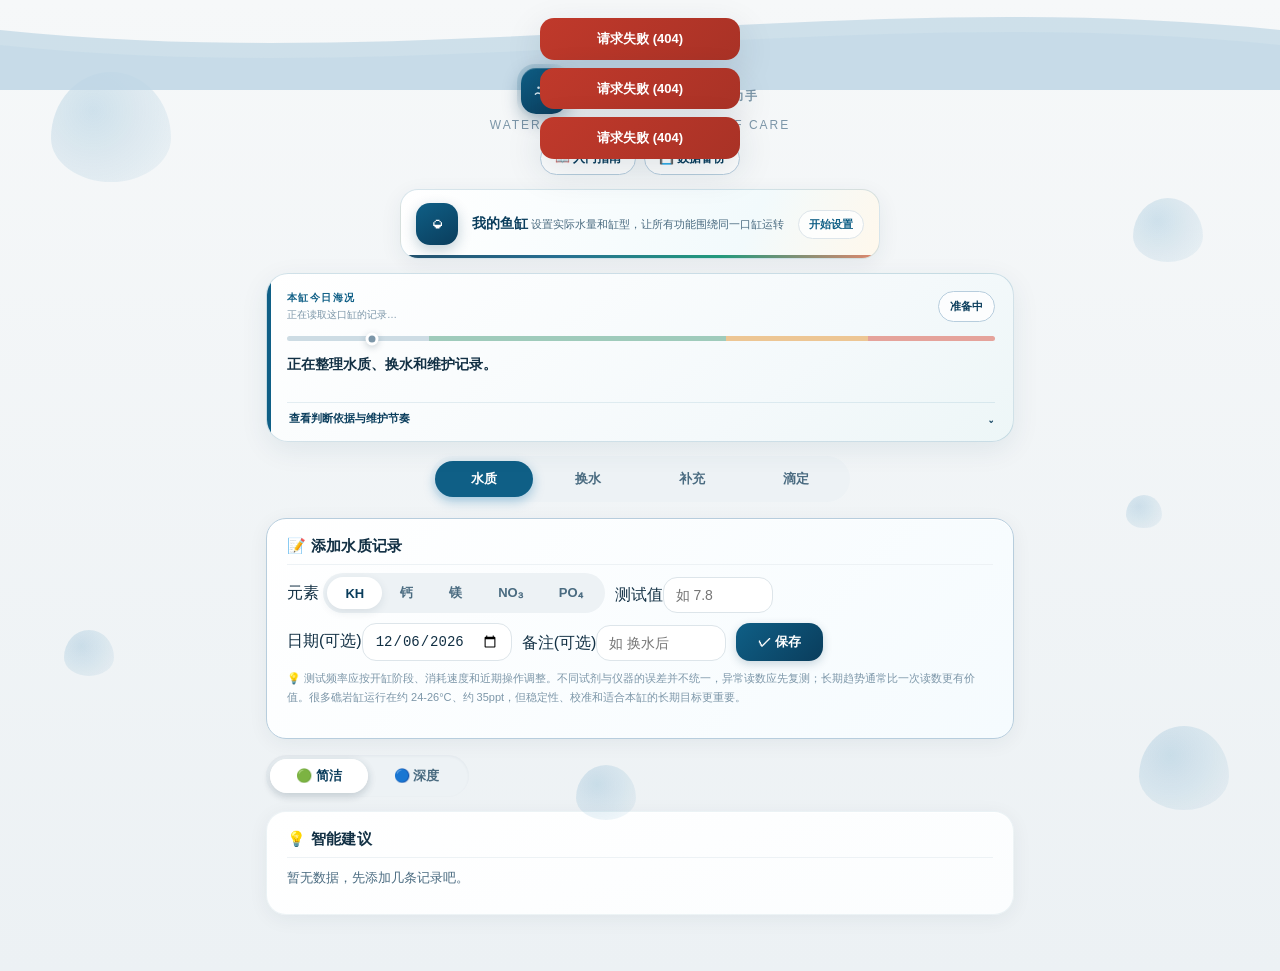
==== commit 31df6a1f: "feat: 统一滴定与维护流程" ====
--- a/static/index.html
+++ b/static/index.html
@@ -244,6 +244,17 @@
     font-size: 17px; font-weight: 800; color: var(--ocean-deep); background: var(--ocean-soft); }
   .dose-card .dc-tank input:focus { outline: none; border-color: var(--ocean); }
   .dose-card .dc-tank .unit { font-size: 12px; color: var(--ink-faint); }
+  .module-role { display: flex; align-items: center; gap: 12px; margin-bottom: 14px; padding: 11px 14px;
+    border: 1px solid var(--border-strong); border-radius: var(--radius-sm); background: linear-gradient(135deg, #f6fbfe, #edf7fb); }
+  .module-role strong { flex: 0 0 auto; padding: 4px 10px; border-radius: var(--radius-pill); background: var(--ocean-deep); color: #fff; font-size: 11px; }
+  .module-role span { color: var(--ink-soft); font-size: 12px; line-height: 1.6; }
+  #panel-salt.active { display: flex; flex-direction: column; }
+  #panel-salt .salt-calculator-card { order: 1; }
+  #panel-salt .water-change-history-card { order: 2; }
+  #panel-salt .salt-reference-card { order: 3; }
+  .manual-record-details { margin-top: 12px; border: 1px solid var(--border); border-radius: var(--radius-sm); background: #f8fbfc; }
+  .manual-record-details summary { cursor: pointer; padding: 10px 13px; color: var(--ocean-deep); font-size: 12px; font-weight: 700; }
+  .manual-record-details .record-form { padding: 2px 13px 13px; }
 
   /* 滴定行式布局 */
   .dose-row { display: flex; align-items: center; gap: 10px; padding: 10px 0; border-top: 1px solid var(--border-light); flex-wrap: wrap; }
@@ -958,6 +969,7 @@
 
   <!-- 元素补充 -->
   <div id="panel-calc" class="panel">
+    <div class="module-role"><strong>一次纠偏</strong><span>实测确认偏低时，用这里计算这一轮补多少。少量分次添加，之后复测。</span></div>
     <div id="groupContainer"></div>
     <div class="note" style="margin-top:4px">「使用量」= 需要添加的粉末克数；「需滴配液(ml)」= 若用滴定方案里配好的补充液，需要滴入多少毫升。</div>
     <div class="note">添加前请确认实测浓度，少量多次更安全。市售补充液请按瓶身说明换算。</div>
@@ -966,9 +978,10 @@
 
   <!-- 滴定方案 -->
   <div id="panel-dosing" class="panel">
+    <div class="module-role"><strong>长期维持</strong><span>根据连续记录估算每天消耗，适合稳定的日常补充。</span></div>
     <div class="dose-card">
       <div class="dc-title">⚙️ 设置 · 配液</div>
-      <div class="dc-sub">先设<b>缸总水量</b>（与「元素补充」联动），再配置各元素<b>配液</b>（分析纯粉末 + RO纯净水）。</div>
+      <div class="dc-sub">实际水量来自「我的鱼缸」。下面配置各元素配液（分析纯粉末 + RO 纯净水）。</div>
       <div class="dc-tank">
         <label>缸总水量</label>
         <input type="number" id="d_tank" placeholder="先设置水量" min="1">
@@ -984,23 +997,23 @@
       </div>
       <div class="dose-row mix-row">
         <span class="d-elem">KH<span class="sub">碱度</span></span>
-        <input type="number" id="k_pw" value="50" placeholder="克" title="分析纯粉末克数">
+        <input type="number" id="k_pw" placeholder="克" title="分析纯粉末克数">
         <span class="arrow">+</span>
-        <input type="number" id="k_ro" value="1000" placeholder="毫升" title="RO纯净水毫升数">
+        <input type="number" id="k_ro" placeholder="毫升" title="RO纯净水毫升数">
         <span class="d-read" id="k_conc">—</span>
       </div>
       <div class="dose-row mix-row">
         <span class="d-elem">钙<span class="sub">Ca</span></span>
-        <input type="number" id="g_pw" value="500" placeholder="克">
+        <input type="number" id="g_pw" placeholder="克">
         <span class="arrow">+</span>
-        <input type="number" id="g_ro" value="1000" placeholder="毫升">
+        <input type="number" id="g_ro" placeholder="毫升">
         <span class="d-read" id="g_conc">—</span>
       </div>
       <div class="dose-row mix-row">
         <span class="d-elem">镁<span class="sub">Mg</span></span>
-        <input type="number" id="m_pw" value="1000" placeholder="克">
+        <input type="number" id="m_pw" placeholder="克">
         <span class="arrow">+</span>
-        <input type="number" id="m_ro" value="1000" placeholder="毫升">
+        <input type="number" id="m_ro" placeholder="毫升">
         <span class="d-read" id="m_conc">—</span>
       </div>
       <div class="dc-sub" style="margin-top:8px">配液浓度 = 分析纯(克) ÷ RO水(毫升)，如 50克÷1000ml = <b>0.05 克/毫升</b>。</div>
@@ -1058,26 +1071,26 @@
       </div>
       <div class="dose-row consume-row">
         <span class="d-elem">KH<span class="sub">dKH</span></span>
-        <input type="number" id="k_f" value="8.0" step="0.1" placeholder="上次值">
+        <input type="number" id="k_f" step="0.1" placeholder="上次值">
         <span class="arrow">→</span>
-        <input type="number" id="k_l" value="7.5" step="0.1" placeholder="本次值">
-        <input type="number" id="k_d" value="7" placeholder="间隔天">
+        <input type="number" id="k_l" step="0.1" placeholder="本次值">
+        <input type="number" id="k_d" placeholder="间隔天">
         <span class="d-read" id="k_consume">—</span>
       </div>
       <div class="dose-row consume-row">
         <span class="d-elem">钙<span class="sub">ppm</span></span>
-        <input type="number" id="g_f" value="420" step="0.1" placeholder="上次值">
+        <input type="number" id="g_f" step="0.1" placeholder="上次值">
         <span class="arrow">→</span>
-        <input type="number" id="g_l" value="400" step="0.1" placeholder="本次值">
-        <input type="number" id="g_d" value="7" placeholder="间隔天">
+        <input type="number" id="g_l" step="0.1" placeholder="本次值">
+        <input type="number" id="g_d" placeholder="间隔天">
         <span class="d-read" id="g_consume">—</span>
       </div>
       <div class="dose-row consume-row">
         <span class="d-elem">镁<span class="sub">ppm</span></span>
-        <input type="number" id="m_f" value="1350" step="0.1" placeholder="上次值">
+        <input type="number" id="m_f" step="0.1" placeholder="上次值">
         <span class="arrow">→</span>
-        <input type="number" id="m_l" value="1300" step="0.1" placeholder="本次值">
-        <input type="number" id="m_d" value="7" placeholder="间隔天">
+        <input type="number" id="m_l" step="0.1" placeholder="本次值">
+        <input type="number" id="m_d" placeholder="间隔天">
         <span class="d-read" id="m_consume">—</span>
       </div>
       </div>
@@ -1116,18 +1129,18 @@
 
     <div class="dose-card">
       <div class="dc-title">💧 每天滴定量</div>
-      <div class="dc-sub">= <b>消耗维持</b>（维持现状的滴量） + <b>目标提升</b>（如需提升时「调整目标」加的量）。结果可直接设定到滴定泵；开始/结束后会记录到水质趋势图上。</div>
+      <div class="dc-sub">= <b>消耗维持</b>（维持现状的滴量） + <b>目标提升</b>（如需提升时「调整目标」加的量）。结果可用于设置滴定泵；下方按钮只记录方案状态，不会控制设备。</div>
       <div class="dose-result">
         <span class="dr-label">KH</span><span class="dr-value" id="k_dose">—</span><span class="dr-unit">毫升/天</span>
-        <button class="dose-toggle" id="k_doseBtn" onclick="toggleDose('k', 'KH')">▶ 开始滴定</button>
+        <button class="dose-toggle" id="k_doseBtn" onclick="toggleDose('k', 'KH')">启用此方案</button>
       </div>
       <div class="dose-result">
         <span class="dr-label">钙</span><span class="dr-value" id="g_dose">—</span><span class="dr-unit">毫升/天</span>
-        <button class="dose-toggle" id="g_doseBtn" onclick="toggleDose('g', '钙')">▶ 开始滴定</button>
+        <button class="dose-toggle" id="g_doseBtn" onclick="toggleDose('g', '钙')">启用此方案</button>
       </div>
       <div class="dose-result">
         <span class="dr-label">镁</span><span class="dr-value" id="m_dose">—</span><span class="dr-unit">毫升/天</span>
-        <button class="dose-toggle" id="m_doseBtn" onclick="toggleDose('m', '镁')">▶ 开始滴定</button>
+        <button class="dose-toggle" id="m_doseBtn" onclick="toggleDose('m', '镁')">启用此方案</button>
       </div>
       <div class="note" style="margin-top:10px">每天滴定量 = 缸水量 × 每天消耗 × 配液单位需求系数。必须先确认实际水量、配液原料与浓度；建议少量多次，分2~4次滴入。</div>
       <div class="note" style="color:var(--ocean-deep);font-weight:700;background:var(--ocean-soft);border:1px solid var(--border-strong);border-radius:14px;padding:10px 18px;max-width:746px">⚓ 海缸养的是稳定：滴定讲究"稳"，宁可每天少滴一点，也不要在某天猛加；固定时间滴入、每周测一次校准，水质才能长期稳定。</div>
@@ -1136,8 +1149,8 @@
     <!-- 滴定记录二级菜单（深度自定义） -->
     <div class="dose-log-menu">
       <div class="dlm-head" onclick="toggleDoseLogMenu()">
-        <span>🗂️ 滴定记录管理</span>
-        <span class="save-hint">开始/结束/调整的历史记录，供水质图标记</span>
+        <span>🗂️ 滴定方案记录</span>
+        <span class="save-hint">启用、停用和调整的历史，供趋势分析</span>
         <span class="dlm-arrow" id="dlmArrow">▸</span>
       </div>
       <div class="dlm-body" id="dlmBody">
@@ -1149,9 +1162,9 @@
           </select>
           <input type="number" id="dlmDose" class="ctl" placeholder="滴定量ml" style="width:90px">
           <select id="dlmAction" class="ctl">
-            <option value="start">▶ 开始滴定</option>
-            <option value="end">⏹ 结束滴定</option>
-            <option value="adjust">🔧 调整</option>
+            <option value="start">启用方案</option>
+            <option value="end">停用方案</option>
+            <option value="adjust">调整剂量</option>
           </select>
           <input type="date" id="dlmDate" class="ctl" style="width:140px">
           <button class="ctl-btn" onclick="addDoseLogManual()" style="padding:8px 16px">✓ 添加</button>
@@ -1170,9 +1183,10 @@
   <!-- 换水（配盐计算 + 换水记录） -->
   <div id="panel-salt" class="panel">
     <!-- 换水记录 -->
-    <div class="dose-card">
+    <div class="dose-card water-change-history-card">
       <div class="dc-title">📒 换水记录</div>
       <div class="dc-sub">记录每次换水，方便追踪换水对水质的影响（趋势图上会标记换水日）。换水频率和比例应结合营养盐、生物负载、补充体系与实际状态决定，不必机械追求固定百分比。</div>
+      <details class="manual-record-details"><summary>补记一次换水</summary>
       <div class="record-form" style="display:flex;gap:10px;flex-wrap:wrap;align-items:flex-end">
         <div class="d-field"><span class="fl">换水量(升)</span><input type="number" id="wcWater" class="ctl" placeholder="如 30" style="width:110px"></div>
         <div class="d-field"><span class="fl">配盐(克，可选)</span><input type="number" id="wcSaltGrams" class="ctl" placeholder="如 1080" style="width:120px"></div>
@@ -1183,6 +1197,7 @@
         <div class="d-field"><span class="fl">备注(可选)</span><input type="text" id="wcNote" class="ctl" placeholder="如 大换水" style="width:120px"></div>
         <button onclick="addWaterChange()" class="ctl-btn">✓ 记录</button>
       </div>
+      </details>
       <div style="overflow-x:auto;margin-top:10px"><table class="data-table">
         <thead><tr><th>日期</th><th>换水量</th><th>配盐</th><th>盐品牌</th><th>备注</th><th></th></tr></thead>
         <tbody id="wcList"></tbody>
@@ -1194,7 +1209,7 @@
       </div>
     </div>
 
-    <div class="dose-card">
+    <div class="dose-card salt-calculator-card">
       <div class="dc-title">🧂 配盐计算</div>
       <div class="dc-sub">原实测样品比重 <b>1.025</b>：品牌克数仅作为首次配水估算起点，溶解后必须用已校准仪器复测并微调。</div>
       <div class="dose-card" style="box-shadow:none;border:1.5px dashed var(--border-strong);margin-bottom:0">
@@ -1291,28 +1306,6 @@
         <div id="wqSimpleAdviceBody" style="font-size:13px;color:var(--ink-soft);line-height:1.8;min-height:30px">暂无数据，先添加几条记录吧。</div>
       </div>
 
-      <!-- 元素联动诊断（智能建议下方） -->
-      <div class="dose-card" style="margin-top:14px">
-        <div class="dc-title">🧬 元素联动诊断</div>
-        <div class="dc-sub">跨元素分析：单看一个元素可能漏掉重要线索；这里寻找关联与待复核的可能原因，不把相关性当作确定因果。</div>
-        <div id="wqLinkage" style="font-size:13px;color:var(--ink-soft);line-height:1.8;min-height:30px">—</div>
-      </div>
-
-      <!-- 综合分析: 滴定效果/收支平衡/测试频率（压缩高度） -->
-      <div style="display:grid;grid-template-columns:repeat(auto-fit,minmax(240px,1fr));gap:14px;margin-top:14px">
-        <div class="dose-card" style="margin:0;padding:12px 16px">
-          <div class="dc-title" style="margin-bottom:6px;font-size:13px">🎯 滴定效果</div>
-          <div id="wqDosingEffect" style="font-size:12px;color:var(--ink-soft);line-height:1.6;min-height:20px">—</div>
-        </div>
-        <div class="dose-card" style="margin:0;padding:12px 16px">
-          <div class="dc-title" style="margin-bottom:6px;font-size:13px">⚖️ 补充是否平衡</div>
-          <div id="wqBalance" style="font-size:12px;color:var(--ink-soft);line-height:1.6;min-height:20px">—</div>
-        </div>
-        <div class="dose-card" style="margin:0;padding:12px 16px">
-          <div class="dc-title" style="margin-bottom:6px;font-size:13px">📅 测试频率</div>
-          <div id="wqFrequency" style="font-size:12px;color:var(--ink-soft);line-height:1.6;min-height:20px">—</div>
-        </div>
-      </div>
     </div>
 
     <!-- 深度模式: ECharts趋势图 -->
@@ -1364,6 +1357,17 @@
           <button class="pager-btn" id="wqPageNext" onclick="wqTurnPage(1)">下一页 ›</button>
         </div>
       </div>
+      <div class="module-role"><strong>专业分析</strong><span>把趋势、滴定方案和测试节奏放在一起看，适合复盘和调整。</span></div>
+      <div class="dose-card" style="margin-top:14px">
+        <div class="dc-title">🧬 元素联动诊断</div>
+        <div class="dc-sub">跨元素寻找关联线索和待复核原因，不把相关性当成确定因果。</div>
+        <div id="wqLinkage" style="font-size:13px;color:var(--ink-soft);line-height:1.8;min-height:30px">—</div>
+      </div>
+      <div style="display:grid;grid-template-columns:repeat(auto-fit,minmax(240px,1fr));gap:14px;margin-top:14px">
+        <div class="dose-card" style="margin:0;padding:12px 16px"><div class="dc-title" style="margin-bottom:6px;font-size:13px">🎯 滴定效果</div><div id="wqDosingEffect" style="font-size:12px;color:var(--ink-soft);line-height:1.6;min-height:20px">—</div></div>
+        <div class="dose-card" style="margin:0;padding:12px 16px"><div class="dc-title" style="margin-bottom:6px;font-size:13px">⚖️ 补充是否平衡</div><div id="wqBalance" style="font-size:12px;color:var(--ink-soft);line-height:1.6;min-height:20px">—</div></div>
+        <div class="dose-card" style="margin:0;padding:12px 16px"><div class="dc-title" style="margin-bottom:6px;font-size:13px">📅 测试频率</div><div id="wqFrequency" style="font-size:12px;color:var(--ink-soft);line-height:1.6;min-height:20px">—</div></div>
+      </div>
     </div>
   </div>
 </div>
@@ -1390,7 +1394,7 @@
       <div class="guide-num">2</div>
       <div class="guide-step-body">
         <div class="guide-step-title">怎么开始？</div>
-        <div class="guide-step-desc">在「📈 水质」页添加测试记录（建议每周 1-2 次），记录越多，智能分析越准。</div>
+        <div class="guide-step-desc">在「📈 水质」页添加测试记录；系统会按你的缸型和维护周期提示下一次，记录越多，趋势越有参考价值。</div>
       </div>
     </div>
     <div class="guide-step">
@@ -1701,6 +1705,11 @@
 /* ═══ 我的鱼缸：全站唯一上下文 ═══ */
 let tankProfile = null;
 let tankWaterSaveTimer = null;
+let dosingMixSaveTimer = null;
+let dosingCalcTimer = null;
+let dosingCalcSeq = 0;
+let dosingMeta = { defaults: {} };
+let dosingDailyResults = {};
 let tankOptions = [];
 let tankEffectiveTargets = {};
 let todayDashboard = null;
@@ -1982,6 +1991,7 @@
     renderGroups();
     renderTankIdentity();
     setWater(tankProfile.water_liters, false);
+    localStorage.removeItem('tank_water');
     closeTankSetup();
     toast('保存好了，水质和计算已换成这口缸的数据 ✓', 'ok');
     loadWater();
@@ -2118,18 +2128,19 @@
 
 
 async function loadData() {
-  const data = await api('/api/additives');
+  const [data, meta] = await Promise.all([api('/api/additives'), api('/api/dosing/meta')]);
   groupData = data.groups;
+  dosingMeta = meta || { defaults: {} };
   await loadTankProfile();
   applyTankTargetsToGroups();
   renderGroups();
-  initDosing();
+  await initDosing();
   restoreWater();
   loadWater();
 }
 
 function restoreWater() {
-  const saved = (tankProfile && tankProfile.water_liters) || localStorage.getItem('tank_water');
+  const saved = tankProfile && tankProfile.water_liters;
   if (saved) {
     document.getElementById('globalWater').value = saved;
     const dt = document.getElementById('d_tank');
@@ -2141,7 +2152,6 @@
   globalInput.dataset.tankBound = '1';
   globalInput.addEventListener('input', () => {
     const v = document.getElementById('globalWater').value;
-    localStorage.setItem('tank_water', v);
     const dt = document.getElementById('d_tank');
     if (dt) { dt.value = v; calcDosing(); }
     syncSaltWater(v);
@@ -2156,7 +2166,6 @@
 function setWater(w, persistProfile) {
   if (persistProfile === undefined) persistProfile = true;
   document.getElementById('globalWater').value = w;
-  localStorage.setItem('tank_water', w);
   const dt = document.getElementById('d_tank');
   if (dt) dt.value = w;
   document.querySelectorAll('.water-in').forEach(i => { i.value = w; });
@@ -2345,7 +2354,7 @@
   const grams = parseFloat(resEl.value);
   if (!grams || grams <= 0) { mlEl.value = ''; return; }
   const mixKey = mlEl.dataset.mix;
-  const mix = JSON.parse(localStorage.getItem('dosing_mix') || '{}');
+  const mix = currentDosingMixByPrefix();
   const m = mix[mixKey];
   if (m && m.pw > 0 && m.ro > 0) {
     // 每毫升含 pw/ro 克，需 ml = grams / (pw/ro)
@@ -2426,88 +2435,133 @@
   }
 }
 
-function initDosing() {
-  ['d_tank','g_pw','g_ro','g_f','g_l','g_d','m_pw','m_ro','m_f','m_l','m_d','k_pw','k_ro','k_f','k_l','k_d']
-    .forEach(id => document.getElementById(id).addEventListener('input', calcDosing));
+function currentDosingMix() {
+  const mapping = { KH: 'k', '钙': 'g', '镁': 'm' };
+  const mix = {};
+  Object.entries(mapping).forEach(([element, pre]) => {
+    const powder = parseFloat(document.getElementById(pre + '_pw').value);
+    const ro = parseFloat(document.getElementById(pre + '_ro').value);
+    if (powder > 0 && ro > 0) mix[element] = { powder_g: powder, ro_water_ml: ro };
+  });
+  return mix;
+}
+
+function currentDosingMixByPrefix() {
+  const semantic = currentDosingMix();
+  return {
+    k: semantic.KH && { pw: semantic.KH.powder_g, ro: semantic.KH.ro_water_ml },
+    g: semantic['钙'] && { pw: semantic['钙'].powder_g, ro: semantic['钙'].ro_water_ml },
+    m: semantic['镁'] && { pw: semantic['镁'].powder_g, ro: semantic['镁'].ro_water_ml }
+  };
+}
+
+async function saveDosingMix() {
+  const mix = currentDosingMix();
+  if (Object.keys(mix).length !== 3) return;
+  const data = await api('/api/tank/dosing-mix', { method: 'PUT', body: { mix: mix }, silent: true });
+  if (tankProfile) tankProfile.dosing_mix = data.dosing_mix || mix;
+  if (waterAnalysis) loadAnalysisCards();
+}
+
+function queueDosingMixSave() {
+  clearTimeout(dosingMixSaveTimer);
+  dosingMixSaveTimer = setTimeout(() => saveDosingMix().catch(() => {}), 500);
+}
+
+function queueDosingCalc() {
+  clearTimeout(dosingCalcTimer);
+  dosingCalcTimer = setTimeout(calcDosing, 180);
+}
+
+async function initDosing() {
+  const calcInputs = ['d_tank','g_f','g_l','g_d','m_f','m_l','m_d','k_f','k_l','k_d'];
+  calcInputs.forEach(id => document.getElementById(id).addEventListener('input', queueDosingCalc));
+  ['k','g','m'].forEach(pre => {
+    [pre + '_pw', pre + '_ro'].forEach(id => document.getElementById(id).addEventListener('input', () => {
+      queueDosingCalc(); queueDosingMixSave(); refreshAllMl();
+    }));
+  });
   // 目标调节输入绑定：目标值/计划天数 → 更新目标调节界面 + 重算每天滴定量
   ['k','g','m'].forEach(pre => {
     [pre + '_t', pre + '_p'].forEach(id => {
       const el = document.getElementById(id);
-      if (el) el.addEventListener('input', () => { calcAdjust(pre); calcDosing(); });
+      if (el) el.addEventListener('input', () => calcAdjust(pre, true));
     });
   });
   const tankInput = document.getElementById('d_tank');
   tankInput.addEventListener('input', () => {
     const value = tankInput.value;
     document.getElementById('globalWater').value = value;
-    localStorage.setItem('tank_water', value);
     document.querySelectorAll('.water-in').forEach(i => { i.value = value; });
     queueTankWaterSave(value);
   });
-  const saved = (tankProfile && tankProfile.water_liters) || localStorage.getItem('tank_water');
+  const saved = tankProfile && tankProfile.water_liters;
   if (saved) document.getElementById('d_tank').value = saved;
-  // 恢复配比
-  const mix = JSON.parse(localStorage.getItem('dosing_mix') || '{}');
-  if (mix.k) { document.getElementById('k_pw').value = mix.k.pw; document.getElementById('k_ro').value = mix.k.ro; }
-  if (mix.g) { document.getElementById('g_pw').value = mix.g.pw; document.getElementById('g_ro').value = mix.g.ro; }
-  if (mix.m) { document.getElementById('m_pw').value = mix.m.pw; document.getElementById('m_ro').value = mix.m.ro; }
-  calcDosing();
-}
-function calcDosing() {
+  let mix = (tankProfile && tankProfile.dosing_mix) || {};
+  let shouldPersist = Object.keys(mix).length === 0;
+  if (shouldPersist) {
+    try {
+      const legacy = JSON.parse(localStorage.getItem('dosing_mix') || '{}');
+      if (legacy.k || legacy.g || legacy.m) {
+        mix = {
+          KH: legacy.k && { powder_g: legacy.k.pw, ro_water_ml: legacy.k.ro },
+          '钙': legacy.g && { powder_g: legacy.g.pw, ro_water_ml: legacy.g.ro },
+          '镁': legacy.m && { powder_g: legacy.m.pw, ro_water_ml: legacy.m.ro }
+        };
+      } else {
+        mix = dosingMeta.defaults || {};
+      }
+    } catch (e) { mix = dosingMeta.defaults || {}; }
+  }
+  const mapping = { KH: 'k', '钙': 'g', '镁': 'm' };
+  Object.entries(mapping).forEach(([element, pre]) => {
+    const item = mix[element] || (dosingMeta.defaults || {})[element];
+    if (!item) return;
+    document.getElementById(pre + '_pw').value = item.powder_g;
+    document.getElementById(pre + '_ro').value = item.ro_water_ml;
+  });
+  if (shouldPersist) {
+    await saveDosingMix();
+    localStorage.removeItem('dosing_mix');
+  }
+  await calcDosing();
+}
+async function calcDosing() {
+  const seq = ++dosingCalcSeq;
   const tank = parseFloat(document.getElementById('d_tank').value) || 0;
   const specs = [
-    { pre: 'k', coef: 0.03 }, { pre: 'g', coef: 0.004 }, { pre: 'm', coef: 0.009 },
+    { pre: 'k', element: 'KH' }, { pre: 'g', element: '钙' }, { pre: 'm', element: '镁' },
   ];
-  const mix = {};
-  for (const s of specs) {
+  const jobs = specs.map(async s => {
     const pw = parseFloat(document.getElementById(s.pre + '_pw').value) || 0;
     const ro = parseFloat(document.getElementById(s.pre + '_ro').value) || 0;
     const f = parseFloat(document.getElementById(s.pre + '_f').value);
     const l = parseFloat(document.getElementById(s.pre + '_l').value);
     const dd = parseFloat(document.getElementById(s.pre + '_d').value) || 0;
-    mix[s.pre] = { pw, ro };
-    // 配液浓度 = 克/毫升
-    const concPerMl = ro > 0 ? pw / ro : 0;
     const concRead = document.getElementById(s.pre + '_conc');
-    if (concRead) concRead.textContent = concPerMl > 0 ? concPerMl.toFixed(3) + ' 克/ml' : '—';
-    // 原站对比浓度(稀释比) = RO水/分析纯
-    const conc = ro && pw ? Math.floor(ro / pw) : 0;
-    const mlFactor = conc * s.coef; // 每升水提升1单位所需的配液毫升系数
-    // 每天消耗（维持现状所需，ppm/天）
-    const consume = Number.isFinite(f) && Number.isFinite(l) && dd > 0 ? (f - l) / dd : 0;
+    if (!pw || !ro) {
+      if (concRead) concRead.textContent = '—';
+      return { pre: s.pre, valid: false, dailyDose: 0 };
+    }
+    const mixData = await api('/api/dosing/mix', { method: 'POST', body: { powder_g: pw, ro_water_ml: ro }, silent: true });
+    if (concRead) concRead.textContent = (pw / ro).toFixed(3) + ' 克/ml · 稀释比 ' + mixData.concentration;
     const consumeRead = document.getElementById(s.pre + '_consume');
-    if (consumeRead) consumeRead.textContent = consume > 0 ? consume.toFixed(2) : '—';
-    // 消耗维持滴量
-    const maintainDose = tank && consume > 0 && mlFactor ? Math.round(tank * consume * mlFactor) : 0;
-    // 目标提升滴量（若已填目标值）：(目标-当前)/天数 × 水量 × 单位需求系数
-    let raiseDose = 0;
-    const tEl = document.getElementById(s.pre + '_t');
-    const pEl = document.getElementById(s.pre + '_p');
-    const tVal = tEl ? parseFloat(tEl.value) : NaN;
-    const pVal = pEl ? parseFloat(pEl.value) : 0;
-    if (!isNaN(tVal) && pVal > 0 && l >= 0 && mlFactor > 0) {
-      const need = tVal - l;                 // 目标 - 当前(本次值)
-      if (need > 0) {
-        raiseDose = Math.round(tank * (need / pVal) * mlFactor);
-      }
+    if (!tank || !Number.isFinite(f) || !Number.isFinite(l) || !dd) {
+      if (consumeRead) consumeRead.textContent = '—';
+      return { pre: s.pre, valid: false, dailyDose: 0 };
     }
-    // 最终每天滴定量 = 消耗维持 + 目标提升
-    const dose = (maintainDose + raiseDose) > 0 ? maintainDose + raiseDose : '';
-    const doseRead = document.getElementById(s.pre + '_dose');
-    if (doseRead) {
-      // 数字滚动动画（仅手机端生效，桌面直接显示）
-      if (dose !== '') animateNumber(doseRead, dose, '');
-      else doseRead.textContent = '—';
-      // 有目标提升时，标题说明构成
-      if (raiseDose > 0) {
-        doseRead.title = '消耗维持 ' + maintainDose + 'ml + 目标提升 ' + raiseDose + 'ml = ' + dose + 'ml/天';
-      } else {
-        doseRead.title = '';
-      }
-    }
-  }
-  localStorage.setItem('dosing_mix', JSON.stringify(mix));
-  // 配比变更后，刷新元素补充页的「需滴配液(ml)」联动
+    const daily = await api('/api/dosing/daily', { method: 'POST', body: {
+      powder_g: pw, ro_water_ml: ro, element: s.element, tank_liters: tank,
+      first_value: f, last_value: l, interval_days: dd
+    }, silent: true });
+    if (consumeRead) consumeRead.textContent = daily.daily_consumption > 0 ? Number(daily.daily_consumption).toFixed(2) : '—';
+    return { pre: s.pre, valid: true, dailyDose: daily.daily_dose_ml || 0 };
+  });
+  let results;
+  try { results = await Promise.all(jobs); } catch (e) { return; }
+  if (seq !== dosingCalcSeq) return;
+  results.forEach(result => { dosingDailyResults[result.pre] = result.dailyDose; });
+  await Promise.all(specs.map(s => calcAdjust(s.pre, true)));
   refreshAllMl();
 }
 
@@ -2530,30 +2584,28 @@
   const curVal = parseFloat(document.getElementById(pre + '_l').value); // 当前实测（消耗测算的本次值）
   const read = document.getElementById(pre + '_adjust');
   if (!read) return;
-  if (isNaN(target) || !days || days <= 0 || !tank || isNaN(curVal)) { read.textContent = '—'; return; }
-
-  // 元素系数（与 calcDosing 一致）+ 配液浓度
-  const coef = { k: 0.03, g: 0.004, m: 0.009 }[pre] || 0;
-  const conc = ro && pw ? Math.floor(ro / pw) : 0; // 配液稀释比
-  const mlFactor = conc * coef;                     // 每升水提升1单位所需的配液毫升系数
+  const maintainDose = dosingDailyResults[pre] || 0;
+  const doseEl = document.getElementById(pre + '_dose');
+  if (isNaN(target) || !days || days <= 0 || !tank || isNaN(curVal) || !pw || !ro) {
+    read.textContent = '—';
+    if (doseEl) doseEl.textContent = maintainDose > 0 ? maintainDose : '—';
+    return;
+  }
+
   const concPerMl = ro > 0 ? pw / ro : 0;           // 配液浓度(克/ml)
-
-  // 每日平均消耗(ppm/天)：来自消耗测算模块（_consume 已算出）
-  const consumeEl = document.getElementById(pre + '_consume');
-  let consumePpm = 0;
-  if (consumeEl && consumeEl.textContent !== '—') {
-    consumePpm = parseFloat(consumeEl.textContent) || 0;
-  }
-  const maintainPpm = Math.max(0, consumePpm); // 抵消消耗所需(仅当在下降时)
-
-  // 【目标调节】只算净提升滴量（不含消耗）
+  const element = { k: 'KH', g: '钙', m: '镁' }[pre];
+  let adjusted;
+  try {
+    adjusted = await api('/api/dosing/adjust', { method: 'POST', body: {
+      powder_g: pw, ro_water_ml: ro, element: element, tank_liters: tank,
+      target_value: target, current_value: curVal, plan_days: days,
+      current_dose_ml: maintainDose
+    }, silent: true });
+  } catch (e) { return; }
   const need = target - curVal;
-  const dailyRaise = need / days;                          // 净提升 ppm/天
-  const raiseDose = (mlFactor > 0 && tank > 0) ? Math.round(tank * dailyRaise * mlFactor) : 0;
-  // 【消耗维持】滴量 = 消耗测算部分
-  const maintainDose = (mlFactor > 0 && tank > 0) ? Math.round(tank * maintainPpm * mlFactor) : 0;
-  // 【最终】每天滴定量 = 消耗维持 + 目标提升
-  const finalDose = raiseDose + maintainDose;
+  const dailyRaise = adjusted.daily_delta;
+  const raiseDose = adjusted.need_dose;
+  const finalDose = Math.max(0, adjusted.final_dose);
 
   // ⚠️ 每日提升速率安全上限检测（海缸稳定原则）
   // KH ≤0.5 dKH/天，钙 ≤25 ppm/天，镁 ≤50 ppm/天
@@ -2568,8 +2620,8 @@
   // 目标调节界面显示：净提升滴量 + 配液浓度（超限则红色紧急提示）
   if (raiseDose > 0) {
     read.textContent = sign + ' 提升 ' + raiseDose + 'ml/天';
-  } else if (need < 0) {
-    read.textContent = '▼ 需降低，暂不滴';
+  } else if (raiseDose < 0) {
+    read.textContent = '▼ 减少 ' + Math.abs(raiseDose) + 'ml/天';
   } else {
     read.textContent = '—';
   }
@@ -2594,11 +2646,10 @@
     }
   }
 
-  // 同步到"每天滴定量"卡片：统一由 calcDosing 计算（消耗维持 + 目标提升）
   if (syncDose) {
-    calcDosing();
-    const doseEl = document.getElementById(pre + '_dose');
     if (doseEl) {
+      doseEl.textContent = finalDose > 0 ? finalDose : '—';
+      doseEl.title = '消耗维持 ' + maintainDose + 'ml + 目标调整 ' + raiseDose + 'ml = ' + finalDose + 'ml/天';
       const doseRow = doseEl.closest('.dose-result');
       if (doseRow) doseRow.classList.remove('over');
       if (raiseDose > 0) {
@@ -2610,7 +2661,7 @@
   }
 
   // 返回超限信息供外层使用
-  return { rateOver, safeDays, limit, dailyRaise };
+  return { rateOver, safeDays, limit, dailyRaise, finalDose };
 }
 
 /* ═══ 消耗测算：从最近两次水质记录自动填充 ═══ */
@@ -2641,7 +2692,7 @@
   } catch (e) { /* api已提示错误 */ }
 }
 
-/* ═══ 滴定开始/结束记录 ═══ */
+/* ═══ 滴定方案启用/停用记录（不控制设备） ═══ */
 const doseRunning = {};  // 各元素是否在滴定中（k/g/m）
 async function toggleDose(pre, elName) {
   const btn = document.getElementById(pre + '_doseBtn');
@@ -2653,18 +2704,18 @@
   const today = todayLocal();
   btn.disabled = true;
   const originalText = btn.textContent;
-  btn.textContent = action === 'start' ? '正在记录…' : '正在结束…';
+  btn.textContent = action === 'start' ? '正在启用…' : '正在停用…';
   try {
     await api('/api/dosing/log', {
       method: 'POST',
-      body: { element: elName, dose_ml: dose, note: action === 'start' ? '开始滴定' : '结束滴定', action: action, recorded_at: today }
+      body: { element: elName, dose_ml: dose, note: action === 'start' ? '启用方案' : '停用方案', action: action, recorded_at: today }
     });
     doseRunning[pre] = !isRunning;
     renderDoseBtn(pre);
     // 同步刷新记录管理列表 + 缓存（供图表标记）
     await renderDoseLogList();
     await loadTodayDashboard();
-    toast(action === 'start' ? '已记下开始滴定' : '已记下结束滴定', 'ok');
+    toast(action === 'start' ? '方案已启用并记入记录' : '方案已停用并记入记录', 'ok');
   } catch (e) {
     btn.textContent = originalText;
   } finally {
@@ -2676,7 +2727,7 @@
   const btn = document.getElementById(pre + '_doseBtn');
   if (!btn) return;
   const running = doseRunning[pre];
-  btn.textContent = running ? '⏹ 结束滴定' : '▶ 开始滴定';
+  btn.textContent = running ? '停用此方案' : '启用此方案';
   btn.className = running ? 'dose-toggle running' : 'dose-toggle';
 }
 
@@ -2694,7 +2745,7 @@
   const tbody = document.getElementById('dlmListBody');
   const data = await api('/api/dosing/logs');
   dosingLogsCache = data.logs || [];
-  const actionMap = { start: '▶ 开始', end: '⏹ 结束', adjust: '🔧 调整' };
+  const actionMap = { start: '启用方案', end: '停用方案', adjust: '调整剂量' };
   const rows = dosingLogsCache.slice().reverse().map(l => '<tr>' +
     '<td>' + escapeToday((l.recorded_at || '').slice(0, 10)) + '</td>' +
     '<td>' + escapeToday(l.element) + '</td>' +
@@ -2715,7 +2766,7 @@
   const action = document.getElementById('dlmAction').value;
   const date = document.getElementById('dlmDate').value;
   if (isNaN(dose) || dose <= 0) { toast('请输入有效的滴定量(大于0的毫升数)', 'err'); return; }
-  const noteMap = { start: '开始滴定', end: '结束滴定', adjust: '调整滴定量' };
+  const noteMap = { start: '启用方案', end: '停用方案', adjust: '调整剂量' };
   const res = await api('/api/dosing/log', {
     method: 'POST',
     body: { element: el, dose_ml: dose, note: noteMap[action], action: action, recorded_at: date || undefined }
@@ -2723,7 +2774,7 @@
   document.getElementById('dlmDose').value = '';
   document.getElementById('dlmDate').value = todayLocal(); // 保持默认今天
   renderDoseLogList();
-  // 同步开始/结束按钮状态
+  // 同步方案启用状态
   syncDoseButtonsFromLogs();
   loadTodayDashboard();
   buzz(15); toast('滴定记录已保存 ✓', 'ok');
@@ -2738,14 +2789,17 @@
   buzz(8); toast('滴定记录已删除', 'info');
 }
 
-/* 根据最新记录同步开始/结束按钮状态 */
+/* 按时间归并启用/调整/停用状态；调整不会误把方案判为停用。 */
 function syncDoseButtonsFromLogs() {
   const elMap = { 'KH': 'k', '钙': 'g', '镁': 'm' };
   for (const el of ['KH', '钙', '镁']) {
-    const elLogs = dosingLogsCache.filter(l => l.element === el);
-    if (elLogs.length === 0) { doseRunning[elMap[el]] = false; renderDoseBtn(elMap[el]); continue; }
-    const last = elLogs[elLogs.length - 1];
-    const running = last.action === 'start';
+    const elLogs = dosingLogsCache.filter(l => l.element === el).slice().sort((a, b) =>
+      String(a.recorded_at || '').localeCompare(String(b.recorded_at || '')) || Number(a.id || 0) - Number(b.id || 0));
+    let running = false;
+    elLogs.forEach(log => {
+      if (log.action === 'start') running = true;
+      else if (log.action === 'end') running = false;
+    });
     doseRunning[elMap[el]] = running;
     renderDoseBtn(elMap[el]);
   }
@@ -2783,20 +2837,8 @@
     const effectData = await api('/api/analysis/dosing-effect', { silent: true });
     renderDosingEffect(effectData.result || {});
 
-    // A2 收支平衡：只使用真实水量与用户保存的各元素配液，不设静默默认值
-    const tank = parseFloat(document.getElementById('globalWater').value);
-    let balanceData = { result: {} };
-    if (Number.isFinite(tank) && tank > 0) {
-      const savedMix = JSON.parse(localStorage.getItem('dosing_mix') || '{}');
-      const mixRatio = {};
-      if (savedMix.k && savedMix.k.pw > 0 && savedMix.k.ro > 0) mixRatio.KH = savedMix.k;
-      if (savedMix.g && savedMix.g.pw > 0 && savedMix.g.ro > 0) mixRatio['钙'] = savedMix.g;
-      if (savedMix.m && savedMix.m.pw > 0 && savedMix.m.ro > 0) mixRatio['镁'] = savedMix.m;
-      const balanceRes = await api('/api/analysis/balance', {
-        method: 'POST', body: { tank_liters: tank, mix_ratio: mixRatio }
-      });
-      balanceData = balanceRes || { result: {} };
-    }
+    // A2 收支平衡：后端直接读取鱼缸档案中的实际水量和配液。
+    const balanceData = await api('/api/analysis/balance', { silent: true });
     renderBalance(balanceData.result || {});
 
     // B1 测试频率
@@ -2815,29 +2857,18 @@
   }
 }
 
-/* ═══ 跨系统联动：把换水/收支平衡信号注入智能建议 ═══ */
+/* ═══ 跨系统联动：维护提醒统一由“今日状态”负责，这里只保留收支异常。 ═══ */
 function renderSystemAlerts(balance) {
   const body = document.getElementById('wqSimpleAdviceBody');
   if (!body) return;
+  body.querySelectorAll('.sys-balance-alert').forEach(item => item.remove());
   // 已有元素建议（renderSimple 渲染的）
   const existing = body.innerHTML;
   if (!existing || existing.indexOf('advice-item') === -1) return;
 
   let alerts = '';
 
-  // A. 换水记录提醒：不使用固定周期/百分比替用户做决定
-  const wcs = (waterChangeCache || []).slice().sort((a, b) => (b.recorded_at || '').localeCompare(a.recorded_at || ''));
-  if (wcs.length > 0 && wcs[0].recorded_at) {
-    const last = new Date(wcs[0].recorded_at.slice(0, 10));
-    const days = Math.floor((new Date() - last) / 86400000);
-    if (days > 14) {
-      alerts += '<div class="advice-item" style="background:#fff8ec;border-radius:10px;margin-bottom:4px">' +
-        '<span class="advice-strength mid">!</span>' +
-        '<span class="advice-text"><b>🔄 换水记录：</b>距上次记录已 ' + days + ' 天（' + wcs[0].water_liters + 'L）。请结合营养盐趋势、污染物、补充方案和你为本缸设定的维护周期判断是否换水。</span></div>';
-    }
-  }
-
-  // B. 收支平衡异常：消耗>补充 或 补过多 → 提示
+  // 收支平衡异常：消耗>补充 或 补过多 → 提示
   let balanceAlerts = [];
   if (balance) {
     for (const [el, b] of Object.entries(balance)) {
@@ -2850,7 +2881,7 @@
     }
   }
   if (balanceAlerts.length > 0) {
-    alerts += '<div class="advice-item" style="background:#eef7f5;border-radius:10px;margin-bottom:4px">' +
+    alerts += '<div class="advice-item sys-balance-alert" style="background:#eef7f5;border-radius:10px;margin-bottom:4px">' +
       '<span class="advice-strength mid">⚖️</span>' +
       '<span class="advice-text"><b>收支平衡：</b>' + balanceAlerts.join('；') + '</span></div>';
   }
@@ -2884,7 +2915,7 @@
   const el = document.getElementById('wqDosingEffect');
   if (!el) return;
   const keys = Object.keys(result);
-  if (keys.length === 0) { el.innerHTML = '<span style="color:var(--ink-faint)">无完整滴定区间，先记录开始/结束滴定</span>'; return; }
+  if (keys.length === 0) { el.innerHTML = '<span style="color:var(--ink-faint)">暂无完整方案区间，先记录一次启用和停用</span>'; return; }
   el.innerHTML = keys.map(k => {
     const raw = result[k];
     const items = Array.isArray(raw) ? raw : [raw];
@@ -3733,7 +3764,7 @@
   if (!rec) { toast('找不到该记录', 'err'); return; }
   const els = ['KH', '钙', '镁'].map(e =>
     '<option value="' + e + '"' + (e === rec.element ? ' selected' : '') + '>' + e + '</option>').join('');
-  const acts = [['start', '▶ 开始'], ['end', '⏹ 结束'], ['adjust', '🔧 调整']].map(a =>
+  const acts = [['start', '启用方案'], ['end', '停用方案'], ['adjust', '调整剂量']].map(a =>
     '<option value="' + a[0] + '"' + (a[0] === rec.action ? ' selected' : '') + '>' + a[1] + '</option>').join('');
   const fields =
     '<div class="modal-row">' +
@@ -3752,7 +3783,7 @@
       const action = document.getElementById('me_action').value;
       const date = document.getElementById('me_date').value;
       if (isNaN(dose) || dose <= 0) { toast('请输入有效的滴定量(大于0)', 'err'); throw new Error('invalid'); }
-      const noteMap = { start: '开始滴定', end: '结束滴定', adjust: '调整滴定量' };
+      const noteMap = { start: '启用方案', end: '停用方案', adjust: '调整剂量' };
       await api('/api/dosing/log/' + id, { method: 'PUT', body: { element: el, dose_ml: dose, note: noteMap[action], action: action, recorded_at: date } });
       await renderDoseLogList();
       syncDoseButtonsFromLogs();
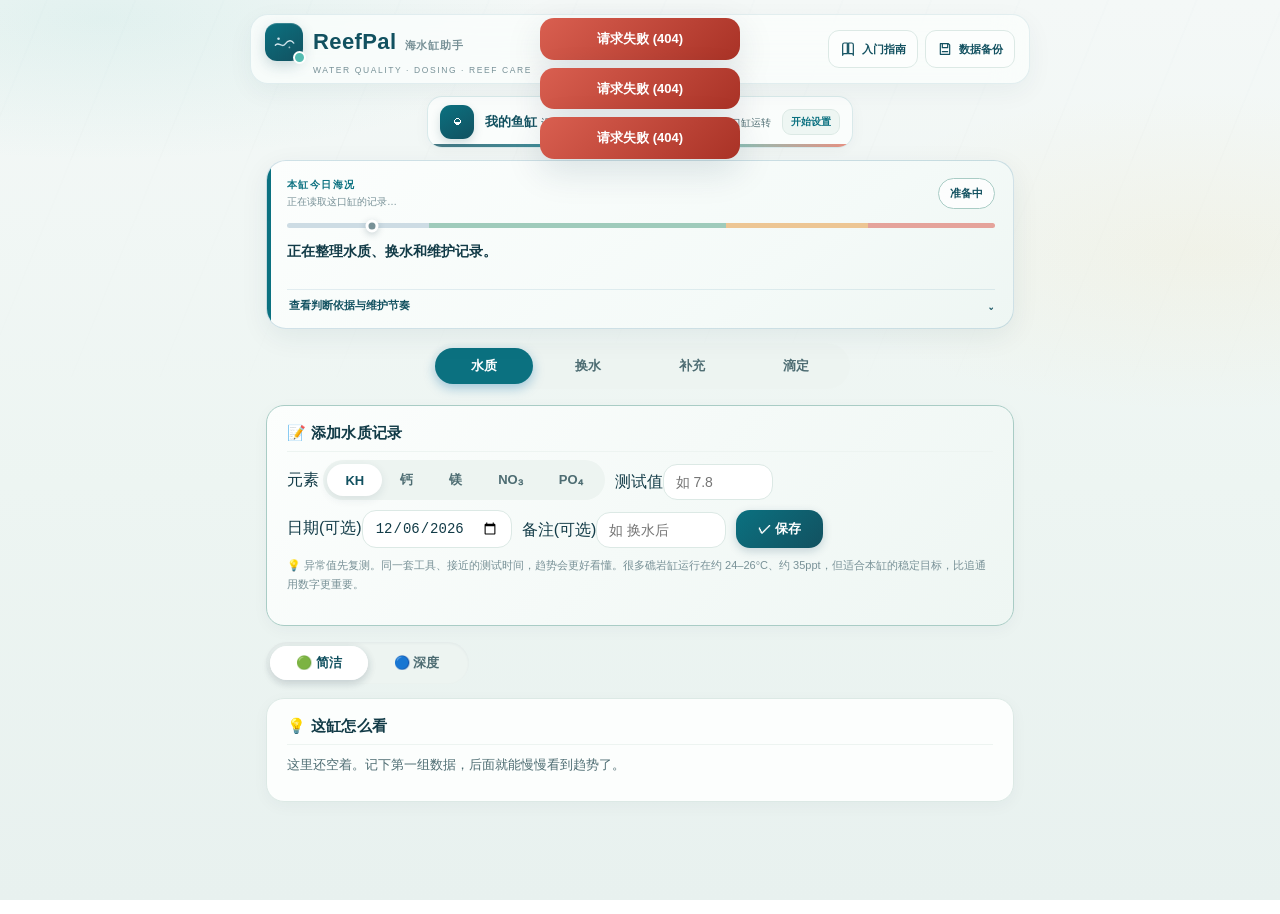
==== commit 06b00a15: "feat: 完善鱼缸工作流与移动端体验" ====
--- a/static/index.html
+++ b/static/index.html
@@ -4,7 +4,7 @@
 <meta charset="utf-8">
 <meta name="viewport" content="width=device-width, initial-scale=1, viewport-fit=cover">
 <title>海水缸助手 · ReefPal</title>
-<meta name="theme-color" content="var(--ocean)">
+<meta name="theme-color" content="#F4F8F7" id="themeColorMeta">
 <meta name="mobile-web-app-capable" content="yes">
 <meta name="apple-mobile-web-app-capable" content="yes">
 <meta name="apple-mobile-web-app-status-bar-style" content="black-translucent">
@@ -16,41 +16,54 @@
 <script src="/static/echarts.min.js"></script>
 <style>
   :root {
-    /* ── 品牌主色（深海墨蓝，沉稳高级） ── */
-    --ocean: #0f5f86;        /* 主品牌色 */
-    --ocean-deep: #0a3d5c;   /* 深海军蓝 */
-    --ocean-soft: #e8f1f6;   /* 浅蓝调（选中背景，低饱和） */
-    --accent: #e07a5f;       /* 珊瑚橙强调色（记忆点） */
-
-    /* ── 文字层级（高对比深蓝黑） ── */
-    --ink: #123044;          /* 主文字 */
-    --ink-soft: #4a6b80;     /* 次要文字 */
-    --ink-faint: #7c96a8;    /* 辅助/占位文字 */
-
-    /* ── 表面与背景（中性暖灰，高级感） ── */
-    --card: #ffffff;
-    --bg-a: #f6f8f9;
-    --bg-b: #ecf1f4;
-    --surface-2: #f4f7f9;    /* 次级表面 */
-
-    /* ── 边框 ── */
-    --border: #dde5ea;       /* 默认输入/卡片边框 */
-    --border-strong: #b7cddd;/* 强调边框（选中/胶囊） */
-    --border-light: #edf2f5; /* 极浅分隔线 */
-
-    /* ── 状态色 ── */
-    --ok: #2e8b57;
+    /* ── 阳光潮池：先建立语义层，旧组件逐步映射到这里 ── */
+    --bg-canvas: #f4f8f7;
+    --bg-elevated: #fcfefd;
+    --surface-primary: #fcfefd;
+    --surface-secondary: #eef6f3;
+    --surface-muted: #e7f1ee;
+    --text-primary: #123b47;
+    --text-secondary: #4d6c72;
+    --text-tertiary: #789197;
+    --brand-primary: #0b7180;
+    --brand-secondary: #125160;
+    --signal-ok: #2b8a68;
+    --signal-watch: #d99a35;
+    --signal-risk: #d95f50;
+    --signal-info: #4784a7;
+    --border-subtle: #dce9e5;
+    --border-strong-token: #a9ccc5;
+    --focus-ring: rgba(11,113,128,.2);
+    --chart-grid: rgba(18,59,71,.11);
+    --chart-reference: rgba(43,138,104,.1);
+
+    /* ── 兼容现有组件命名；完成拆分前保持单一颜色来源 ── */
+    --ocean: var(--brand-primary);
+    --ocean-deep: var(--brand-secondary);
+    --ocean-soft: #d9ece7;
+    --accent: #e36f5c;
+    --ink: var(--text-primary);
+    --ink-soft: var(--text-secondary);
+    --ink-faint: var(--text-tertiary);
+    --card: var(--surface-primary);
+    --bg-a: var(--bg-canvas);
+    --bg-b: #eaf3f0;
+    --surface-2: var(--surface-secondary);
+    --border: var(--border-subtle);
+    --border-strong: var(--border-strong-token);
+    --border-light: #edf4f1;
+    --ok: var(--signal-ok);
     --ok-bg: #d7f0e0;
-    --warn: #d9822b;
+    --warn: var(--signal-watch);
     --warn-bg: #fdf0dd;
-    --danger: #c0392b;
+    --danger: var(--signal-risk);
     --danger-bg: #fde8e5;
-    --info: #7b1fa2;
+    --info: var(--signal-info);
 
     /* ── 阴影（更深更有层次） ── */
     --shadow: 0 4px 20px rgba(10,44,66,.06);
     --shadow-lg: 0 12px 36px rgba(10,44,66,.13);
-    --ring: rgba(15,95,134,.16);
+    --ring: var(--focus-ring);
 
     /* ── 圆角 ── */
     --radius: 20px;
@@ -88,40 +101,40 @@
   /* 弹窗打开时锁定背景滚动（JS 控制 body.lock-scroll） */
   body.lock-scroll { overflow: hidden; }
   body {
-    font-family: -apple-system, BlinkMacSystemFont, "PingFang SC", "Microsoft YaHei", "Segoe UI", sans-serif;
-    background: linear-gradient(180deg, var(--bg-a) 0%, var(--bg-b) 100%);
+    position: relative;
+    font-family: "MiSans", "HarmonyOS Sans SC", -apple-system, BlinkMacSystemFont, "PingFang SC", "Microsoft YaHei", "Segoe UI", sans-serif;
+    font-variant-numeric: tabular-nums;
+    background:
+      radial-gradient(ellipse 48% 22% at 8% 2%, rgba(91,190,181,.12), transparent 72%),
+      radial-gradient(ellipse 42% 24% at 94% 28%, rgba(242,198,109,.09), transparent 74%),
+      linear-gradient(180deg, var(--bg-canvas) 0%, #edf5f2 54%, #e8f1ef 100%);
+    background-attachment: fixed;
     color: var(--ink); min-height: 100vh; padding-bottom: 40px;
   }
+  body::before { content: ''; position: fixed; inset: 0; z-index: -1; pointer-events: none; opacity: .42;
+    background-image: repeating-linear-gradient(112deg, transparent 0 42px, rgba(11,113,128,.025) 43px 44px, transparent 45px 82px);
+    mask-image: linear-gradient(to bottom, #000, transparent 72%); }
   ::selection { background: var(--ring); }
 
-  /* ─── 波浪顶部装饰 ─── */
-  .wave-top { position: relative; height: 90px; overflow: hidden; pointer-events: none; }
-  .wave-top svg { position: absolute; bottom: 0; left: 0; width: 200%; height: 100%; animation: waveSlide 18s linear infinite; }
-  @keyframes waveSlide { 0% { transform: translateX(0); } 100% { transform: translateX(-50%); } }
-
-  /* ─── 品牌头部 ─── */
-  .brand { text-align: center; margin: -22px 0 10px; position: relative; z-index: 2; }
-  .brand .logo {
-    display: inline-flex; align-items: center; gap: 12px; color: var(--ocean-deep); letter-spacing: .5px;
-  }
-  /* 品牌活力：徽章呼吸光晕 + 漂浮光点 */
-  .brand .logo .mark { position: relative; }
-  .brand .logo .mark::after { content: ''; position: absolute; inset: -4px; border-radius: 18px;
-    background: radial-gradient(circle at 30% 30%, rgba(15,95,134,.25), transparent 70%);
-    animation: markGlow 3.2s ease-in-out infinite; z-index: -1; }
-  @keyframes markGlow { 0%,100% { opacity: .5; transform: scale(1); } 50% { opacity: 1; transform: scale(1.06); } }
-  .brand .logo .mark { animation: markFloat 4.5s ease-in-out infinite; }
-  @keyframes markFloat { 0%,100% { transform: translateY(0); } 50% { transform: translateY(-3px); } }
-
-  .brand .logo .mark {
-    width: 46px; height: 46px; border-radius: 15px;
-    background: linear-gradient(150deg, var(--ocean) 0%, var(--ocean-deep) 100%);
-    display: inline-flex; align-items: center; justify-content: center;
-    box-shadow: 0 6px 18px rgba(10,61,92,.35), inset 0 1px 0 rgba(255,255,255,.18);
-  }
-  .brand .logo .brand-name { font-size: 25px; font-weight: 800; color: var(--ocean-deep); letter-spacing: 1px; }
-  .brand .logo .brand-sub { font-size: 12px; color: var(--ink-faint); font-weight: 600; letter-spacing: 2px; padding-top: 10px; }
-  .brand .tagline { font-size: 12px; color: var(--ink-faint); letter-spacing: 2px; margin-top: 4px; }
+  /* 旧版漂浮水滴与大波浪已退出主视觉，背景改由低对比焦散承担。 */
+  .deco-drops, .wave-top { display: none; }
+
+  /* ─── 紧凑应用栏：品牌和低频工具共用一行 ─── */
+  .app-header { position: relative; z-index: 3; max-width: 780px; min-height: 62px; margin: 14px auto 12px;
+    padding: 8px 14px; display: flex; align-items: center; justify-content: space-between; gap: 14px;
+    border: 1px solid rgba(11,113,128,.1); border-radius: 18px; background: rgba(252,254,253,.76);
+    box-shadow: 0 8px 26px rgba(18,59,71,.05); backdrop-filter: blur(16px); }
+  .brand { min-width: 0; text-align: left; margin: 0; position: relative; z-index: 2; }
+  .brand .logo { display: flex; align-items: center; gap: 10px; color: var(--ocean-deep); letter-spacing: .3px; }
+  .brand .logo .mark { position: relative; width: 38px; height: 38px; flex: 0 0 38px; border-radius: 12px;
+    background: linear-gradient(145deg, var(--ocean) 0%, var(--ocean-deep) 100%); display: inline-flex;
+    align-items: center; justify-content: center; box-shadow: 0 5px 14px rgba(18,81,96,.2), inset 0 1px 0 rgba(255,255,255,.18); }
+  .brand .logo .mark::after { content: ''; position: absolute; right: -3px; bottom: -3px; width: 9px; height: 9px;
+    border: 2px solid var(--surface-primary); border-radius: 50%; background: #53bcb1; }
+  .brand-copy { display: flex; align-items: baseline; gap: 8px; min-width: 0; }
+  .brand .logo .brand-name { font-size: 22px; line-height: 1; font-weight: 850; color: var(--ocean-deep); letter-spacing: .4px; }
+  .brand .logo .brand-sub { font-size: 11px; color: var(--ink-faint); font-weight: 650; letter-spacing: .8px; padding: 0; white-space: nowrap; }
+  .brand .tagline { margin: 4px 0 0 48px; font-size: 8.5px; color: var(--ink-faint); letter-spacing: 1.6px; }
 
   /* ─── 容器 ─── */
   .wrap { max-width: 780px; margin: 0 auto; padding: 0 16px; }
@@ -173,10 +186,10 @@
   @keyframes fadeUp { from { opacity: 0; transform: translateY(8px); } to { opacity: 1; transform: none; } }
 
   /* ─── 分组卡片 ─── */
-  .group-card { background: var(--card); border-radius: var(--radius); overflow: hidden;
-    box-shadow: var(--shadow); margin-bottom: 16px; border: 1px solid rgba(10,110,168,.06); }
+  .group-card { background: var(--surface-primary); border-radius: 18px; overflow: hidden;
+    box-shadow: 0 4px 16px rgba(18,59,71,.04); margin-bottom: 16px; border: 1px solid var(--border); }
   .group-head { display: flex; align-items: center; padding: 15px 18px; cursor: pointer; user-select: none;
-    background: linear-gradient(135deg, #f7fcfb, #eef8f7); border-bottom: 1px solid var(--border-light); }
+    background: linear-gradient(135deg, var(--surface-primary), var(--surface-secondary)); border-bottom: 1px solid var(--border-light); }
   .group-head .g-title { font-size: 15px; font-weight: 700; color: var(--ink); }
   .group-head .g-badge { margin-left: 10px; padding: 3px 11px; border-radius: var(--radius-pill); font-size: 10.5px; font-weight: 600; }
   .badge-core { background: #fef0e0; color: #c0560e; }
@@ -230,10 +243,10 @@
   .auto-strip .auto-msg.low { color: var(--danger); }
 
   /* ─── 滴定卡片 ─── */
-  .dose-card { background: linear-gradient(160deg, #ffffff 0%, #fbfdfe 100%); border-radius: var(--radius);
-    padding: 18px 20px; box-shadow: var(--shadow), inset 0 1px 0 rgba(255,255,255,.9); border: 1px solid rgba(15,95,134,.07);
+  .dose-card { background: var(--surface-primary); border-radius: 18px;
+    padding: 18px 20px; box-shadow: 0 4px 16px rgba(18,59,71,.04); border: 1px solid var(--border);
     margin-bottom: 16px; }
-  .dose-card.focus-card { border: 1.5px solid var(--border-strong); background: linear-gradient(135deg, #ffffff 0%, #f5fbfe 100%); }
+  .dose-card.focus-card { border: 1.5px solid var(--border-strong); background: linear-gradient(135deg,var(--surface-primary),var(--surface-secondary)); }
   .dose-card .dc-title { font-size: 15px; font-weight: 800; color: var(--ink); margin-bottom: 8px; display: flex; align-items: center; gap: 8px;
     letter-spacing: .3px; position: relative; padding-bottom: 8px; border-bottom: 1px solid var(--border-light); }
   .dose-card .dc-sub { font-size: 11px; color: var(--ink-faint); margin-bottom: 14px; line-height: 1.7; }
@@ -245,7 +258,7 @@
   .dose-card .dc-tank input:focus { outline: none; border-color: var(--ocean); }
   .dose-card .dc-tank .unit { font-size: 12px; color: var(--ink-faint); }
   .module-role { display: flex; align-items: center; gap: 12px; margin-bottom: 14px; padding: 11px 14px;
-    border: 1px solid var(--border-strong); border-radius: var(--radius-sm); background: linear-gradient(135deg, #f6fbfe, #edf7fb); }
+    border: 1px solid var(--border-strong); border-radius: 14px; background: linear-gradient(135deg,var(--surface-primary),var(--surface-secondary)); }
   .module-role strong { flex: 0 0 auto; padding: 4px 10px; border-radius: var(--radius-pill); background: var(--ocean-deep); color: #fff; font-size: 11px; }
   .module-role span { color: var(--ink-soft); font-size: 12px; line-height: 1.6; }
   #panel-salt.active { display: flex; flex-direction: column; }
@@ -255,6 +268,9 @@
   .manual-record-details { margin-top: 12px; border: 1px solid var(--border); border-radius: var(--radius-sm); background: #f8fbfc; }
   .manual-record-details summary { cursor: pointer; padding: 10px 13px; color: var(--ocean-deep); font-size: 12px; font-weight: 700; }
   .manual-record-details .record-form { padding: 2px 13px 13px; }
+  .evidence-details { margin-top: 10px; border-top: 1px solid var(--border-light); padding-top: 8px; }
+  .evidence-details summary { cursor: pointer; color: var(--ocean-deep); font-size: 11px; font-weight: 700; }
+  .evidence-details .evidence-copy { margin-top: 8px; font-size: 11px; color: var(--ink-faint); line-height: 1.75; }
 
   /* 滴定行式布局 */
   .dose-row { display: flex; align-items: center; gap: 10px; padding: 10px 0; border-top: 1px solid var(--border-light); flex-wrap: wrap; }
@@ -329,8 +345,8 @@
 
   /* 水质仪表盘 */
   .wq-card.empty-state { padding: 32px 20px; border: 1.5px dashed var(--border-strong); }
-.wq-card { background: linear-gradient(160deg, #ffffff 0%, #fbfdfe 100%); border-radius: var(--radius);
-    padding: 16px 18px; box-shadow: var(--shadow), inset 0 1px 0 rgba(255,255,255,.9); border: 1px solid rgba(15,95,134,.07); }
+.wq-card { background: var(--surface-primary); border-radius: 16px;
+    padding: 16px 18px; box-shadow: 0 4px 16px rgba(18,59,71,.04); border: 1px solid var(--border); }
   .wq-card .wq-head { display: flex; align-items: center; justify-content: space-between; margin-bottom: 10px; }
   .wq-card .wq-name { font-size: 14px; font-weight: 700; color: var(--ink); }
   .wq-card .wq-status { padding: 3px 12px; border-radius: var(--radius-pill); font-size: 11px; font-weight: 700; }
@@ -361,6 +377,32 @@
   .salt-complete-btn { min-width: 142px; }
   .salt-complete-btn:disabled { opacity: .48; cursor: not-allowed; transform: none; box-shadow: none; }
   .salt-record-meta { font-size: 11px; color: var(--ink-faint); }
+  .salt-target-line { display: flex; align-items: center; gap: 9px; margin: 0 0 12px; flex-wrap: wrap; }
+  .salt-target-label { color: var(--ink-soft); font-size: 12px; font-weight: 650; }
+  .salt-target-trigger { min-height: 38px; padding: 7px 10px; display: inline-flex; align-items: baseline; gap: 6px;
+    border: 1px solid var(--border-strong); border-radius: 11px; background: var(--surface-primary); color: var(--ocean-deep);
+    font: inherit; cursor: pointer; }
+  .salt-target-trigger b { font-size: 16px; letter-spacing: .4px; }
+  .salt-target-trigger span { color: var(--ocean); font-size: 10px; font-weight: 750; }
+  .salt-target-effect { color: var(--ink-faint); font-size: 10.5px; }
+  .salt-calculator-card .dc-tank label { flex: 0 0 auto; white-space: nowrap; }
+  .salt-calculator-card #saltBrand { flex: 1 1 auto; min-width: 0; max-width: 100%; }
+  .salt-target-picker[hidden] { display: none; }
+  .salt-target-picker { width: min(260px,100%); margin: -2px 0 13px; padding: 10px 12px;
+    border: 1px solid var(--border); border-radius: 14px; background: var(--surface-secondary); box-shadow: 0 8px 22px rgba(18,59,71,.08); }
+  .salt-wheel { display: grid; grid-template-rows: 27px 38px 27px; position: relative; overflow: hidden;
+    border-radius: 12px; background: var(--surface-primary); }
+  .salt-wheel::before, .salt-wheel::after { content: ''; position: absolute; z-index: 2; left: 10px; right: 10px; height: 1px; background: var(--border-strong); pointer-events: none; }
+  .salt-wheel::before { top: 27px; }
+  .salt-wheel::after { bottom: 27px; }
+  .salt-wheel-option { border: 0; background: transparent; color: var(--ink-faint); font: inherit; font-size: 11px;
+    cursor: pointer; transition: color .15s, transform .15s; }
+  .salt-wheel-option:hover { color: var(--ocean); }
+  .salt-wheel-option:disabled { opacity: .28; cursor: default; }
+  .salt-wheel-current { display: grid; place-items: center; color: var(--ocean-deep); font-size: 21px; font-weight: 850;
+    letter-spacing: .6px; background: linear-gradient(90deg,transparent,var(--ocean-soft),transparent); outline: none; }
+  .salt-wheel-current:focus-visible { box-shadow: inset 0 0 0 3px var(--ring); }
+  .salt-wheel-note { margin-top: 8px; color: var(--ink-faint); font-size: 9.5px; line-height: 1.55; text-align: center; }
   .salt-ref-head { display: flex; align-items: flex-start; justify-content: space-between; gap: 14px; }
   .salt-ref-head-copy { min-width: 0; }
   .salt-ref-toggle { flex: 0 0 auto; border: 1px solid var(--border-strong); border-radius: 999px; padding: 7px 11px;
@@ -383,31 +425,43 @@
 
   /* ─── 移动端适配 ─── */
   @media (max-width: 560px) {
-    .brand .logo { font-size: 22px; }
+    .app-header { min-height: 56px; margin: 0 0 8px; padding: calc(7px + env(safe-area-inset-top)) 12px 7px;
+      border-width: 0 0 1px; border-radius: 0; background: rgba(244,248,247,.91); box-shadow: 0 5px 18px rgba(18,59,71,.04); }
+    .brand .logo .mark { width: 34px; height: 34px; flex-basis: 34px; border-radius: 11px; }
+    .brand .logo .mark svg { width: 23px; height: 23px; }
+    .brand .logo .brand-name { font-size: 20px; }
+    .brand .logo .brand-sub { display: none; }
+    .brand .tagline { margin-left: 44px; font-size: 7.5px; letter-spacing: 1px; white-space: nowrap; }
+    .toolbar { gap: 5px; }
+    .mini-btn { width: 38px; min-height: 38px; padding: 0; justify-content: center; border-radius: 12px; }
+    .mini-btn .mini-label { position: absolute; width: 1px; height: 1px; padding: 0; margin: -1px; overflow: hidden; clip: rect(0,0,0,0); white-space: nowrap; border: 0; }
     .calc-row .add-in { width: 100%; }
-    .wave-top { height: 60px; }
-    .brand { margin-top: -20px; }
     /* 手机 App 化：底部导航遮挡补偿 */
     body { padding-bottom: calc(76px + env(safe-area-inset-bottom)); }
     /* 手机 App 化：tab 固定底部导航 */
     .tabs { position: fixed; bottom: 0; left: 0; right: 0; max-width: 100%; margin: 0;
       border-radius: 0; padding: 6px 8px calc(6px + env(safe-area-inset-bottom));
-      background: rgba(255,255,255,.96); backdrop-filter: blur(12px);
+      background: rgba(252,254,253,.96); backdrop-filter: blur(14px);
       border-top: 1px solid var(--border-light); z-index: 100; gap: 2px;
-      box-shadow: 0 -4px 16px rgba(30,58,77,.08); }
+      box-shadow: 0 -5px 18px rgba(18,59,71,.07); }
     .tab-btn { display: flex; flex-direction: column; align-items: center; gap: 2px;
       font-size: 11px; padding: 6px 2px; line-height: 1.2; }
     .tab-btn .tb-ico { font-size: 18px; display: inline-flex; align-items: center; justify-content: center;
       width: 34px; height: 34px; border-radius: var(--radius-pill); background: var(--ocean-soft);
       transition: background .2s; margin-bottom: 2px; }
+    .tab-btn .tb-ico svg { width: 20px; height: 20px; fill: none; stroke: currentColor; stroke-width: 1.8; stroke-linecap: round; stroke-linejoin: round; }
     .tab-btn.active .tb-ico { background: rgba(255,255,255,.2); }
     .toolbar { flex-wrap: wrap; }
-    .tank-identity { margin-left: 0; margin-right: 0; padding: 11px 12px; }
-    .tank-edit-hint { padding: 6px 8px; }
+    .tank-identity { min-height: 44px; margin-left: 0; margin-right: 0; margin-bottom: 8px; padding: 6px 9px; border-radius: 13px; }
+    .tank-avatar { width: 30px; height: 30px; flex-basis: 30px; border-radius: 9px; font-size: 14px; }
+    .tank-identity-name { font-size: 12px; }
+    .tank-identity-meta { font-size: 9px; }
+    .tank-edit-hint { padding: 5px 7px; }
     .tank-setup-box { padding: 20px 17px; }
     .wrap { padding: 0 12px; }
     .d-field .ctl { min-width: 0 !important; }
     input[type=number], input[type=date], input[type=text], select.ctl { max-width: 100%; }
+    .salt-target-picker { width: 100%; }
     /* 手机端关键数字大字（瞄一眼就懂） */
     .dose-result .dr-value { font-size: 34px; }
     .dose-result .dr-label { font-size: 13px; }
@@ -510,7 +564,7 @@
     #wqChart { height: 300px; margin: 0 -4px; width: calc(100% + 8px); }
   }
   @media (max-width: 400px) {
-    .brand .tagline { font-size: 10px; letter-spacing: 1px; }
+    .brand .tagline { display: none; }
     .seg-btn { padding: 7px 12px; font-size: 12px; }
     .tab-btn { font-size: 11px; }
     .d-field .fl { font-size: 11px; }
@@ -586,30 +640,31 @@
     transition: background .15s; }
   .icon-btn:hover { background: var(--ocean-soft); }
 
-  /* ─── 顶部工具条 ─── */
-  .toolbar { display: flex; align-items: center; justify-content: center; gap: 8px; margin: 0 auto 14px;
-    max-width: 420px; }
-  .mini-btn { padding: 7px 14px; border: 1.5px solid var(--border-strong); background: rgba(255,255,255,.85);
-    color: var(--ocean-deep); border-radius: var(--radius-pill); cursor: pointer; font-size: 12px; font-weight: 600;
-    transition: all .18s; backdrop-filter: blur(4px); }
-  .mini-btn:hover { background: var(--ocean); color: #fff; border-color: var(--ocean); transform: translateY(-1px); }
+  /* ─── 应用栏工具：低频入口保持可达，不再另占一行 ─── */
+  .toolbar { display: flex; align-items: center; justify-content: flex-end; gap: 7px; margin: 0; flex: 0 0 auto; }
+  .mini-btn { min-height: 38px; padding: 7px 11px; display: inline-flex; align-items: center; gap: 6px;
+    border: 1px solid var(--border); background: rgba(252,254,253,.86); color: var(--ocean-deep);
+    border-radius: 11px; cursor: pointer; font-size: 11px; font-weight: 700; transition: all .18s; }
+  .mini-btn svg { width: 16px; height: 16px; flex: 0 0 16px; fill: none; stroke: currentColor; stroke-width: 1.8;
+    stroke-linecap: round; stroke-linejoin: round; }
+  .mini-btn:hover { background: var(--ocean-soft); color: var(--ocean-deep); border-color: var(--border-strong); transform: translateY(-1px); }
 
   /* ─── 我的鱼缸：一条持续存在的缸体上下文 ─── */
-  .tank-identity { position: relative; overflow: hidden; display: flex; align-items: center; gap: 14px;
-    max-width: 780px; margin: 0 auto 14px; padding: 13px 15px; border-radius: 18px;
-    border: 1px solid rgba(15,95,134,.16); background: linear-gradient(115deg,#fff 0%,#f2fafc 72%,#fff8ec 100%);
-    box-shadow: 0 6px 22px rgba(10,61,92,.07); cursor: pointer; text-align: left; }
+  .tank-identity { position: relative; overflow: hidden; display: flex; align-items: center; gap: 11px;
+    max-width: 780px; min-height: 50px; margin: 0 auto 12px; padding: 8px 12px; border-radius: 15px;
+    border: 1px solid rgba(11,113,128,.14); background: rgba(252,254,253,.86);
+    box-shadow: 0 4px 16px rgba(18,59,71,.04); cursor: pointer; text-align: left; }
   .tank-identity::after { content: ''; position: absolute; left: 0; right: 0; bottom: 0; height: 3px;
-    background: linear-gradient(90deg,var(--ocean-deep),var(--ocean),#0a8f6e,var(--accent)); opacity: .9; }
+    background: linear-gradient(90deg,var(--ocean-deep),var(--ocean),#53bcb1,var(--accent)); opacity: .78; }
   .tank-identity:hover { border-color: var(--border-strong); box-shadow: var(--shadow); }
-  .tank-avatar { width: 42px; height: 42px; flex: 0 0 42px; border-radius: 14px;
-    display: grid; place-items: center; color: #fff; font-size: 20px;
-    background: linear-gradient(150deg,var(--ocean),var(--ocean-deep)); box-shadow: 0 5px 14px rgba(10,61,92,.24); }
+  .tank-avatar { width: 34px; height: 34px; flex: 0 0 34px; border-radius: 11px;
+    display: grid; place-items: center; color: #fff; font-size: 16px;
+    background: linear-gradient(150deg,var(--ocean),var(--ocean-deep)); box-shadow: 0 4px 10px rgba(18,81,96,.18); }
   .tank-identity-main { min-width: 0; flex: 1; }
-  .tank-identity-name { font-size: 14px; font-weight: 800; color: var(--ocean-deep); white-space: nowrap; overflow: hidden; text-overflow: ellipsis; }
-  .tank-identity-meta { margin-top: 3px; font-size: 11px; color: var(--ink-soft); line-height: 1.5; }
-  .tank-edit-hint { flex: 0 0 auto; padding: 6px 10px; border-radius: 999px; background: rgba(255,255,255,.8);
-    border: 1px solid var(--border); color: var(--ocean); font-size: 11px; font-weight: 700; }
+  .tank-identity-name { font-size: 13px; font-weight: 800; color: var(--ocean-deep); white-space: nowrap; overflow: hidden; text-overflow: ellipsis; }
+  .tank-identity-meta { margin-top: 2px; font-size: 10px; color: var(--ink-soft); line-height: 1.4; white-space: nowrap; overflow: hidden; text-overflow: ellipsis; }
+  .tank-edit-hint { flex: 0 0 auto; padding: 5px 8px; border-radius: 9px; background: var(--surface-secondary);
+    border: 1px solid var(--border); color: var(--ocean); font-size: 10px; font-weight: 750; }
   .tank-setup-box { max-width: 540px; padding: 24px; }
   .tank-setup-kicker { color: var(--ocean); font-size: 11px; font-weight: 800; letter-spacing: 1.5px; margin-bottom: 5px; }
   .tank-setup-title { font-size: 21px; color: var(--ocean-deep); font-weight: 800; margin-bottom: 5px; }
@@ -670,8 +725,8 @@
     color: #795a2e; font-size: 11px; line-height: 1.6; }
 
   @media (max-width: 560px) {
-    .tank-identity { margin-left: 0; margin-right: 0; padding: 11px 12px; }
-    .tank-edit-hint { padding: 6px 8px; }
+    .tank-identity { margin-left: 0; margin-right: 0; padding: 6px 9px; }
+    .tank-edit-hint { padding: 5px 7px; }
     .tank-setup-box { padding: 20px 17px; }
     .tank-estimator .est-row label { width: 82px; min-width: 82px; }
     .estimator-modal-box .est-dim-row { align-items: flex-start; }
@@ -692,8 +747,8 @@
 
   /* ─── 本缸今日状态：结论在前，依据与节奏按需展开 ─── */
   .today-board { position: relative; overflow: hidden; margin: 0 0 14px; border: 1px solid rgba(15,95,134,.18);
-    border-radius: 22px; background: linear-gradient(145deg,#fff 0%,#f4f9fb 68%,#edf6f7 100%);
-    box-shadow: 0 8px 28px rgba(10,61,92,.08); }
+    border-radius: 20px; background: linear-gradient(145deg,var(--surface-primary) 0%,#f4faf8 68%,var(--surface-secondary) 100%);
+    box-shadow: 0 8px 28px rgba(18,59,71,.07); }
   .today-board::before { content: ''; position: absolute; inset: 0 auto 0 0; width: 4px; background: var(--ocean); }
   .today-board.tone-ok::before { background: var(--ok); }
   .today-board.tone-warn::before { background: var(--warn); }
@@ -708,7 +763,11 @@
   .tone-warn .today-status { color: #9a5719; border-color: rgba(217,130,43,.3); background: rgba(253,240,221,.76); }
   .tone-danger .today-status { color: #9f3025; border-color: rgba(192,57,43,.28); background: rgba(253,232,229,.76); }
   .today-tide { position: relative; height: 5px; margin: 14px 0 12px; border-radius: 99px;
-    background: linear-gradient(90deg,#cddce4 0 20%,#9fcbbb 20% 62%,#edc694 62% 82%,#e5a39b 82%); }
+    overflow: visible; background: linear-gradient(90deg,#cddce4 0 20%,#9fcbbb 20% 62%,#edc694 62% 82%,#e5a39b 82%); }
+  .today-tide::after { content: ''; position: absolute; inset: -2px 0; border-radius: inherit; pointer-events: none;
+    background: linear-gradient(105deg,transparent 20%,rgba(255,255,255,.62) 46%,transparent 68%); opacity: .38;
+    transform: translateX(-70%); animation: reefPulseSweep 8s ease-in-out infinite; }
+  @keyframes reefPulseSweep { 0%,58% { transform: translateX(-70%); } 82%,100% { transform: translateX(70%); } }
   .today-tide-marker { position: absolute; top: 50%; left: 12%; width: 13px; height: 13px; border: 3px solid #fff;
     border-radius: 50%; background: var(--ink-faint); box-shadow: 0 2px 7px rgba(18,48,68,.22); transform: translate(-50%,-50%); transition: left .35s ease; }
   .tone-ok .today-tide-marker { left: 42%; background: var(--ok); }
@@ -766,6 +825,25 @@
   .rhythm-timing { color: var(--ink-soft); font-size: 9.5px; font-weight: 700; white-space: nowrap; }
   .rhythm-row.overdue .rhythm-timing, .rhythm-row.due .rhythm-timing { color: var(--warn); }
   .today-basis { margin-top: 10px; color: var(--ink-faint); font-size: 9px; line-height: 1.55; }
+  .today-compact { display: none; width: 100%; min-height: 54px; padding: 9px 12px 9px 15px; border: 0; background: transparent;
+    color: var(--ink); text-align: left; cursor: pointer; align-items: center; gap: 10px; }
+  .today-compact-signal { position: relative; width: 32px; height: 32px; flex: 0 0 32px; display: grid; place-items: center;
+    border-radius: 11px; color: var(--ocean-deep); background: var(--ocean-soft); }
+  .today-compact-signal::before { content: ''; width: 12px; height: 4px; border-radius: 99px; background: currentColor;
+    box-shadow: -5px 5px 0 -1px currentColor, 5px -5px 0 -1px currentColor; transform: rotate(-8deg); }
+  .tone-ok .today-compact-signal { color: var(--ok); background: var(--ok-bg); }
+  .tone-warn .today-compact-signal { color: #a8671e; background: var(--warn-bg); }
+  .tone-danger .today-compact-signal { color: var(--danger); background: var(--danger-bg); }
+  .today-compact-copy { min-width: 0; flex: 1; }
+  .today-compact-title { display: flex; align-items: baseline; gap: 7px; min-width: 0; }
+  .today-compact-title strong { font-size: 11.5px; color: var(--ocean-deep); white-space: nowrap; }
+  .today-compact-title span { min-width: 0; overflow: hidden; text-overflow: ellipsis; white-space: nowrap; color: var(--ink-faint); font-size: 9.5px; }
+  .today-compact-summary { margin-top: 3px; overflow: hidden; text-overflow: ellipsis; white-space: nowrap; color: var(--ink-soft); font-size: 10.5px; }
+  .today-compact-open { flex: 0 0 auto; display: inline-flex; align-items: center; gap: 4px; color: var(--ocean); font-size: 10px; font-weight: 800; }
+  .today-compact-open svg { width: 14px; height: 14px; fill: none; stroke: currentColor; stroke-width: 1.8; stroke-linecap: round; stroke-linejoin: round; }
+  .today-board.is-compact { margin-bottom: 10px; border-radius: 15px; box-shadow: 0 3px 14px rgba(18,59,71,.04); }
+  .today-board.is-compact .today-compact { display: flex; }
+  .today-board.is-compact .today-main, .today-board.is-compact .today-detail { display: none !important; }
   .maintenance-settings { display: grid; gap: 8px; }
   .maintenance-rule-row { display: grid; grid-template-columns: minmax(0,1fr) 76px 54px; align-items: center; gap: 8px;
     padding: 9px 0; border-bottom: 1px solid var(--border-light); }
@@ -839,27 +917,46 @@
     border-radius: var(--radius-pill); font-size: 11.5px; font-weight: 600; cursor: pointer; transition: all .15s; white-space: nowrap; }
   .dose-link-btn:hover { background: var(--accent); color: #fff; }
 
-  /* ─── 新手引导卡片 ─── */
+  /* ─── 入门指南：像一页简短的养缸手记，不做功能说明书 ─── */
   .guide-mask { position: fixed; inset: 0; background: rgba(10,30,45,.5); backdrop-filter: blur(4px);
     display: none; align-items: center; justify-content: center; z-index: 9500; padding: 18px; }
   .guide-mask.open { display: flex; }
-  .guide-box { background: linear-gradient(165deg, #ffffff 0%, #f2f9fd 100%); border-radius: 22px;
-    max-width: 420px; width: 100%; padding: 26px 24px 20px; box-shadow: var(--shadow-lg);
+  .guide-box { background: linear-gradient(165deg,var(--surface-primary) 0%,var(--surface-secondary) 100%); border-radius: 22px;
+    max-width: 460px; width: 100%; padding: 25px 24px 20px; box-shadow: var(--shadow-lg); border: 1px solid var(--border-strong);
     animation: fadeUp .28s ease; position: relative; max-height: calc(100vh - 60px); overflow-y: auto;
     -webkit-overflow-scrolling: touch; }
   .guide-close { position: absolute; top: 12px; right: 14px; background: none; border: none; font-size: 16px;
     color: var(--ink-faint); cursor: pointer; padding: 6px; border-radius: 50%; line-height: 1; }
   .guide-close:hover { background: var(--ocean-soft); color: var(--ocean-deep); }
-  .guide-title { font-size: 18px; font-weight: 800; color: var(--ocean-deep); margin-bottom: 4px;
-    display: flex; align-items: center; gap: 8px; }
-  .guide-sub { font-size: 12px; color: var(--ink-faint); margin-bottom: 16px; }
-  .guide-step { display: flex; gap: 12px; margin-bottom: 14px; }
-  .guide-num { flex: 0 0 34px; height: 34px; border-radius: var(--radius-sm); background: linear-gradient(135deg, var(--ocean), #0d8dc4);
-    color: #fff; display: flex; align-items: center; justify-content: center; font-size: 14px; font-weight: 800;
-    box-shadow: 0 4px 10px rgba(10,110,168,.3); }
+  .guide-kicker { display: flex; align-items: center; gap: 7px; margin: 0 34px 7px 0; color: var(--ocean); font-size: 10px;
+    font-weight: 800; letter-spacing: 1.2px; }
+  .guide-kicker-mark { width: 25px; height: 8px; border-radius: 99px; background: linear-gradient(90deg,var(--ocean),var(--accent));
+    box-shadow: inset 8px 0 rgba(255,255,255,.28); transform: skewX(-22deg); }
+  .guide-title { margin: 0 34px 6px 0; color: var(--ocean-deep); font-size: 20px; font-weight: 850; line-height: 1.35; }
+  .guide-sub { margin: 0 0 17px; color: var(--ink-soft); font-size: 12.5px; line-height: 1.65; }
+  .guide-path { position: relative; margin: 0 0 16px; }
+  .guide-path::before { content: ''; position: absolute; left: 16px; top: 23px; bottom: 23px; width: 2px;
+    background: linear-gradient(var(--ocean),var(--border-strong),var(--accent)); opacity: .52; }
+  .guide-step { position: relative; display: flex; gap: 12px; margin-bottom: 13px; }
+  .guide-step:last-child { margin-bottom: 0; }
+  .guide-num { z-index: 1; flex: 0 0 34px; height: 34px; border: 3px solid var(--surface-primary); border-radius: 50%;
+    background: var(--ocean-deep); color: #fff; display: flex; align-items: center; justify-content: center;
+    font-size: 12px; font-weight: 850; box-shadow: 0 4px 10px rgba(18,59,71,.18); }
   .guide-step-body { flex: 1; }
-  .guide-step-title { font-size: 14px; font-weight: 700; color: var(--ink); margin-bottom: 2px; }
-  .guide-step-desc { font-size: 12.5px; color: var(--ink-soft); line-height: 1.6; }
+  .guide-step-title { color: var(--ink); font-size: 13.5px; font-weight: 800; margin-bottom: 2px; }
+  .guide-step-desc { color: var(--ink-soft); font-size: 12px; line-height: 1.6; }
+  .guide-truth { margin: 0 0 16px; padding: 10px 12px; border: 1px solid var(--border); border-radius: 13px;
+    background: rgba(255,255,255,.62); color: var(--ink-soft); font-size: 11.5px; line-height: 1.6; }
+  .guide-truth strong { color: var(--ocean-deep); }
+  .guide-map-title { margin-bottom: 8px; color: var(--ink); font-size: 12px; font-weight: 800; }
+  .guide-map { display: grid; grid-template-columns: repeat(2,minmax(0,1fr)); gap: 7px; }
+  .guide-map button { min-width: 0; padding: 9px 10px; display: flex; align-items: center; justify-content: space-between; gap: 8px;
+    border: 1px solid var(--border); border-radius: 12px; background: var(--surface-primary); color: var(--ink); text-align: left;
+    font: inherit; cursor: pointer; transition: border-color .15s,background .15s,transform .15s; }
+  .guide-map button:hover { border-color: var(--ocean); background: var(--ocean-soft); transform: translateY(-1px); }
+  .guide-map strong { display: block; color: var(--ocean-deep); font-size: 12px; }
+  .guide-map small { display: block; margin-top: 1px; color: var(--ink-faint); font-size: 9.5px; white-space: nowrap; overflow: hidden; text-overflow: ellipsis; }
+  .guide-map-arrow { flex: 0 0 auto; color: var(--ocean); font-size: 14px; }
   .guide-actions { display: flex; gap: 10px; margin-top: 18px; }
   .guide-actions button { flex: 1; padding: 11px 0; border-radius: var(--radius-sm); font-size: 14px; font-weight: 700;
     border: none; cursor: pointer; transition: all .15s; }
@@ -887,33 +984,38 @@
 </svg>
 </div>
 
-<!-- 品牌 -->
-<div class="brand">
-  <div class="logo">
-    <span class="mark">
-      <svg viewBox="0 0 48 48" width="26" height="26" aria-hidden="true">
-        <defs>
-          <linearGradient id="lgMark" x1="0" y1="0" x2="1" y2="1">
-            <stop offset="0" stop-color="#fff" stop-opacity=".95"/>
-            <stop offset="1" stop-color="#d8ecf7" stop-opacity=".8"/>
-          </linearGradient>
-        </defs>
-        <path d="M8 30 C 14 22, 20 36, 26 28 S 38 20, 42 26" fill="none" stroke="url(#lgMark)" stroke-width="2.6" stroke-linecap="round"/>
-        <circle cx="14" cy="18" r="2.4" fill="url(#lgMark)"/>
-        <circle cx="34" cy="34" r="1.6" fill="url(#lgMark)" opacity=".7"/>
-      </svg>
-    </span>
-    <span class="brand-name">ReefPal</span>
-    <span class="brand-sub">海水缸助手</span>
+<!-- 紧凑应用栏 -->
+<header class="app-header">
+  <div class="brand">
+    <div class="logo">
+      <span class="mark">
+        <svg viewBox="0 0 48 48" width="26" height="26" aria-hidden="true">
+          <defs>
+            <linearGradient id="lgMark" x1="0" y1="0" x2="1" y2="1">
+              <stop offset="0" stop-color="#fff" stop-opacity=".95"/>
+              <stop offset="1" stop-color="#d8ecf7" stop-opacity=".8"/>
+            </linearGradient>
+          </defs>
+          <path d="M8 30 C 14 22, 20 36, 26 28 S 38 20, 42 26" fill="none" stroke="url(#lgMark)" stroke-width="2.6" stroke-linecap="round"/>
+          <circle cx="14" cy="18" r="2.4" fill="url(#lgMark)"/>
+          <circle cx="34" cy="34" r="1.6" fill="url(#lgMark)" opacity=".7"/>
+        </svg>
+      </span>
+      <span class="brand-copy"><span class="brand-name">ReefPal</span><span class="brand-sub">海水缸助手</span></span>
+    </div>
+    <div class="tagline">WATER QUALITY · DOSING · REEF CARE</div>
   </div>
-  <div class="tagline">WATER QUALITY · DOSING · REEF CARE</div>
-</div>
-
-<!-- 顶部工具条：入门指南 / 数据备份 -->
-<div class="toolbar">
-  <button class="mini-btn" onclick="openGuide()">📖 入门指南</button>
-  <button class="mini-btn" onclick="openBackup()">💾 数据备份</button>
-</div>
+  <div class="toolbar" aria-label="帮助与数据工具">
+    <button class="mini-btn" onclick="openGuide()" aria-label="打开入门指南">
+      <svg viewBox="0 0 24 24" aria-hidden="true"><path d="M4 5.5A2.5 2.5 0 0 1 6.5 3H11v16H6.5A2.5 2.5 0 0 0 4 21.5zM20 5.5A2.5 2.5 0 0 0 17.5 3H13v16h4.5a2.5 2.5 0 0 1 2.5 2.5z"/></svg>
+      <span class="mini-label">入门指南</span>
+    </button>
+    <button class="mini-btn" onclick="openBackup()" aria-label="打开数据备份">
+      <svg viewBox="0 0 24 24" aria-hidden="true"><path d="M5 4h12l2 2v14H5zM8 4v6h8V4M8 16h8"/></svg>
+      <span class="mini-label">数据备份</span>
+    </button>
+  </div>
+</header>
 
 <div class="wrap">
   <button class="tank-identity" id="tankIdentity" type="button" onclick="openTankSetup(true)" aria-label="查看或编辑我的鱼缸">
@@ -926,6 +1028,14 @@
   </button>
 
   <section class="today-board tone-neutral" id="todayBoard" aria-live="polite">
+    <button class="today-compact" type="button" onclick="openTodayHome()" aria-label="回到水质首页查看完整今日海况">
+      <span class="today-compact-signal" aria-hidden="true"></span>
+      <span class="today-compact-copy">
+        <span class="today-compact-title"><strong id="todayCompactStatus">今日海况</strong><span id="todayCompactMeta">正在读取</span></span>
+        <span class="today-compact-summary" id="todayCompactSummary">正在整理这口缸的记录。</span>
+      </span>
+      <span class="today-compact-open">查看<svg viewBox="0 0 24 24" aria-hidden="true"><path d="m9 5 7 7-7 7"/></svg></span>
+    </button>
     <div class="today-main">
       <div class="today-head">
         <div><div class="today-eyebrow">本缸今日海况</div><div class="today-date" id="todayDate">正在读取这口缸的记录…</div></div>
@@ -958,10 +1068,10 @@
 
   <!-- Tabs -->
   <div class="tabs">
-    <button class="tab-btn active" onclick="showTab('water')"><span class="tb-ico">📈</span><span>水质</span></button>
-    <button class="tab-btn" onclick="showTab('salt')"><span class="tb-ico">🔄</span><span>换水</span></button>
-    <button class="tab-btn" onclick="showTab('calc')"><span class="tb-ico">🧪</span><span>补充</span></button>
-    <button class="tab-btn" onclick="showTab('dosing')"><span class="tb-ico">💧</span><span>滴定</span></button>
+    <button class="tab-btn active" onclick="showTab('water')"><span class="tb-ico"><svg viewBox="0 0 24 24" aria-hidden="true"><path d="M5 18V9M10 18V5M15 18v-7M20 18V7M3 18h19"/></svg></span><span>水质</span></button>
+    <button class="tab-btn" onclick="showTab('salt')"><span class="tb-ico"><svg viewBox="0 0 24 24" aria-hidden="true"><path d="M7 7h10l2 4-7 9-7-9zM9 7l3-3 3 3M5 11h14"/></svg></span><span>换水</span></button>
+    <button class="tab-btn" onclick="showTab('calc')"><span class="tb-ico"><svg viewBox="0 0 24 24" aria-hidden="true"><path d="M9 3h6M10 3v6l-5 8a2 2 0 0 0 1.7 3h10.6a2 2 0 0 0 1.7-3l-5-8V3M8 14h8"/></svg></span><span>补充</span></button>
+    <button class="tab-btn" onclick="showTab('dosing')"><span class="tb-ico"><svg viewBox="0 0 24 24" aria-hidden="true"><path d="M12 3c3.1 4 6 7.2 6 11a6 6 0 0 1-12 0c0-3.8 2.9-7 6-11zM9 15.5c.4 1.3 1.4 2 3 2"/></svg></span><span>滴定</span></button>
   </div>
 
   <!-- 计算仍使用“我的鱼缸”水量；不再在补充/滴定页重复显示设置条。 -->
@@ -972,8 +1082,8 @@
     <div class="module-role"><strong>一次纠偏</strong><span>实测确认偏低时，用这里计算这一轮补多少。少量分次添加，之后复测。</span></div>
     <div id="groupContainer"></div>
     <div class="note" style="margin-top:4px">「使用量」= 需要添加的粉末克数；「需滴配液(ml)」= 若用滴定方案里配好的补充液，需要滴入多少毫升。</div>
-    <div class="note">添加前请确认实测浓度，少量多次更安全。市售补充液请按瓶身说明换算。</div>
-    <div class="note" style="color:var(--ocean-deep);font-weight:700;background:var(--ocean-soft);border:1px solid var(--border-strong);border-radius:14px;padding:10px 18px;max-width:746px">⚓ 海缸养的是稳定：数值小幅波动远比"大升大降"安全，单次补充后隔 1-2 天再测，观察趋势再决定下一步。</div>
+    <div class="note">先对一下实测浓度。市售补充液还要按瓶身浓度换算，别把粉剂结果直接照搬过去。</div>
+    <div class="note" style="color:var(--ocean-deep);font-weight:700;background:var(--ocean-soft);border:1px solid var(--border-strong);border-radius:14px;padding:10px 18px;max-width:746px">⚓ 这次补多少，宁可分两回。加完留点时间，隔 1–2 天复测，再看下一步。</div>
   </div>
 
   <!-- 滴定方案 -->
@@ -1042,8 +1152,8 @@
           <button class="mr-btn" onclick="applyMixRef('m', 250, 1000)">浓 250克</button>
           <span class="mr-tip" style="margin-left:6px">氯化镁饱和约 542克/L</span>
         </div>
-        <div class="mr-tip"><b>💡 稀溶液 vs 浓溶液：</b>稀溶液（如 KH 25克/L）滴定量更大，滴定泵每次滴的体积误差占比更小，<b>更容易精确控制</b>；
-          浓溶液（如 KH 50克/L）配一次能用更久，但滴定量小，泵的精度误差会被放大。新手建议先用稀溶液。</div>
+        <div class="mr-tip"><b>💡 稀一点还是浓一点？</b>稀配液每次滴得多些，泵的单次误差占比更小，通常更好调；
+          浓配液省容器、也更耐用，但每天只滴一点点时，反而更考验泵的精度。刚开始用滴定，可以先从稀配液试起。</div>
       </div>
     </div>
 
@@ -1095,7 +1205,7 @@
       </div>
       </div>
       <div id="calcPaneAdjust" style="display:none">
-      <div class="dc-sub">想提升/降低到目标值？填<b>目标值</b>（计划天数默认 7 天），自动按<b>每日消耗 + 提升需求</b>算出<b>每天该滴多少</b>，结果已同步到下方「每天滴定量」。</div>
+      <div class="dc-sub">填好<b>目标值</b>和计划天数（默认 7 天），这里会把<b>日常消耗 + 目标调整</b>合在一起，算出每天的总量。</div>
       <div class="dose-head adjust-head" style="display:flex;gap:8px;align-items:center;padding-bottom:8px">
         <span class="dh-spacer" style="width:74px"></span>
         <span class="d-field" style="flex:1;max-width:100px"><span class="fl">目标值</span></span>
@@ -1129,7 +1239,7 @@
 
     <div class="dose-card">
       <div class="dc-title">💧 每天滴定量</div>
-      <div class="dc-sub">= <b>消耗维持</b>（维持现状的滴量） + <b>目标提升</b>（如需提升时「调整目标」加的量）。结果可用于设置滴定泵；下方按钮只记录方案状态，不会控制设备。</div>
+      <div class="dc-sub">= <b>消耗维持</b>（维持现状的滴量） + <b>目标提升</b>（如需提升时「调整目标」加的量）。结果可用于设置滴定泵；下方按钮只记方案状态，设备仍在滴定泵端设置。</div>
       <div class="dose-result">
         <span class="dr-label">KH</span><span class="dr-value" id="k_dose">—</span><span class="dr-unit">毫升/天</span>
         <button class="dose-toggle" id="k_doseBtn" onclick="toggleDose('k', 'KH')">启用此方案</button>
@@ -1142,8 +1252,8 @@
         <span class="dr-label">镁</span><span class="dr-value" id="m_dose">—</span><span class="dr-unit">毫升/天</span>
         <button class="dose-toggle" id="m_doseBtn" onclick="toggleDose('m', '镁')">启用此方案</button>
       </div>
-      <div class="note" style="margin-top:10px">每天滴定量 = 缸水量 × 每天消耗 × 配液单位需求系数。必须先确认实际水量、配液原料与浓度；建议少量多次，分2~4次滴入。</div>
-      <div class="note" style="color:var(--ocean-deep);font-weight:700;background:var(--ocean-soft);border:1px solid var(--border-strong);border-radius:14px;padding:10px 18px;max-width:746px">⚓ 海缸养的是稳定：滴定讲究"稳"，宁可每天少滴一点，也不要在某天猛加；固定时间滴入、每周测一次校准，水质才能长期稳定。</div>
+      <div class="note" style="margin-top:10px">水量、原料和配液浓度对得上，这个结果才有参考价值。第一次设置可以分 2–4 次滴入，留点余量给后续复测。</div>
+      <div class="note" style="color:var(--ocean-deep);font-weight:700;background:var(--ocean-soft);border:1px solid var(--border-strong);border-radius:14px;padding:10px 18px;max-width:746px">⚓ 滴定的本事不在滴得多，而在每天都差不多。隔一阵按实测消耗校准一次，比追着单次读数调更稳。</div>
     </div>
 
     <!-- 滴定记录二级菜单（深度自定义） -->
@@ -1185,7 +1295,7 @@
     <!-- 换水记录 -->
     <div class="dose-card water-change-history-card">
       <div class="dc-title">📒 换水记录</div>
-      <div class="dc-sub">记录每次换水，方便追踪换水对水质的影响（趋势图上会标记换水日）。换水频率和比例应结合营养盐、生物负载、补充体系与实际状态决定，不必机械追求固定百分比。</div>
+      <div class="dc-sub">每次换多少、什么时候换，跟营养盐、生物负载和补充体系都有关系。把记录留在这里，回头看水质变化更有底。</div>
       <details class="manual-record-details"><summary>补记一次换水</summary>
       <div class="record-form" style="display:flex;gap:10px;flex-wrap:wrap;align-items:flex-end">
         <div class="d-field"><span class="fl">换水量(升)</span><input type="number" id="wcWater" class="ctl" placeholder="如 30" style="width:110px"></div>
@@ -1211,15 +1321,30 @@
 
     <div class="dose-card salt-calculator-card">
       <div class="dc-title">🧂 配盐计算</div>
-      <div class="dc-sub">原实测样品比重 <b>1.025</b>：品牌克数仅作为首次配水估算起点，溶解后必须用已校准仪器复测并微调。</div>
+      <div class="dc-sub">不选品牌时先按通用参考 <b>35 克/升</b> 估算；选了品牌，就换成表里的实测起点。盐化开后，还是以校准过的仪器读数为准。</div>
       <div class="dose-card" style="box-shadow:none;border:1.5px dashed var(--border-strong);margin-bottom:0">
+        <div class="salt-target-line">
+          <span class="salt-target-label">目标比重</span>
+          <button id="saltTargetTrigger" class="salt-target-trigger" type="button" onclick="toggleSaltTargetPicker()" aria-expanded="false" aria-controls="saltTargetPicker">
+            <b id="saltTargetLabel">1.025</b><span>细调</span>
+          </button>
+          <span class="salt-target-effect" id="saltTargetEffect">按 1.025 的参考克数估算</span>
+        </div>
+        <div class="salt-target-picker" id="saltTargetPicker" hidden>
+          <div class="salt-wheel" id="saltTargetWheel" aria-label="目标比重微调轮盘">
+            <button class="salt-wheel-option" id="saltWheelPrev" type="button" onclick="adjustSaltTarget(-1)" aria-label="降低目标比重">1.024</button>
+            <div class="salt-wheel-current" id="saltWheelCurrent" role="spinbutton" tabindex="0" aria-valuemin="1.022" aria-valuemax="1.028" aria-valuenow="1.025" aria-label="当前目标比重">1.025</div>
+            <button class="salt-wheel-option" id="saltWheelNext" type="button" onclick="adjustSaltTarget(1)" aria-label="提高目标比重">1.026</button>
+          </div>
+          <div class="salt-wheel-note">范围 1.022–1.028，每格 0.001。这里按比例估算，具体盐袋说明和溶解后的实测读数更重要。</div>
+        </div>
         <div class="dc-tank">
-          <label>品牌</label>
+          <label>海盐品牌</label>
           <select id="saltBrand" style="padding:9px 12px;border:1.5px solid var(--border-strong);border-radius:12px;font-size:14px;font-weight:600;color:var(--ocean-deep);background:#fff"></select>
         </div>
         <div class="dc-tank">
           <label>要配水量</label>
-          <input type="number" id="saltWater" value="100" min="1">
+          <input type="number" id="saltWater" min="0.1" step="0.1" placeholder="按实际水量的 20%">
           <span class="unit">升</span>
           <span class="save-hint" style="margin-left:auto">盐重 <b id="saltPerLiter">—</b> 克/升</span>
         </div>
@@ -1231,9 +1356,9 @@
         </div>
         <div class="salt-record-actions">
           <button id="saltRecordBtn" type="button" class="ctl-btn salt-complete-btn" onclick="recordCalculatedWaterChange()" disabled>✓ 已换水</button>
-          <span class="salt-record-meta" id="saltRecordMeta">选好品牌并填写水量后可直接记入换水记录</span>
+          <span class="salt-record-meta" id="saltRecordMeta">水量准备好后就能直接记入换水记录</span>
         </div>
-        <div class="dc-sub" style="margin-top:10px">💡 实际用量以盐袋说明为准；化盐建议 <b>25°C</b>、充分搅拌溶解后再测盐度微调。</div>
+        <div class="dc-sub" style="margin-top:10px">💡 盐袋说明优先。水温接近 <b>25°C</b>、充分搅拌溶解后再测，读数会更有参考价值。</div>
       </div>
     </div>
 
@@ -1246,7 +1371,7 @@
         <button id="saltReferenceToggle" type="button" class="salt-ref-toggle" onclick="toggleSaltReference()" aria-expanded="true" hidden>查看其他海盐参考</button>
       </div>
       <div class="salt-reference-body" id="saltReferenceBody">
-      <div class="dc-sub">原样品比重 1.025，本站暂定证据等级 C。数据用于了解不同样品的实测差异，不能代替品牌说明或当前批次复测，也不直接参与自动补充建议。点击品牌行可带入配盐计算。</div>
+      <div class="dc-sub">这份表来自单一玩家实测，选盐时可以横向看看，不拿来直接算加药。点击品牌行可带入配盐计算。</div>
       <div style="overflow-x:auto">
       <table style="width:100%;max-width:100%;border-collapse:collapse;margin-top:4px">
         <thead><tr><th style="padding:7px;background:var(--ocean);color:#fff;border:1px solid #0a5f94">品牌/类型</th>
@@ -1261,7 +1386,7 @@
         <tbody id="saltTableBody"></tbody>
       </table>
       </div>
-      <div class="dc-sub" style="margin-top:10px">来源说明：数据整理自小红书用户实测分享；据原分享使用了 Hanna 数字比色计，但当前资料未记录每一列对应的具体型号、试剂和方法，也未独立复现。“无色/略有颜色”为原记录中的定性描述，PO₄括号内为溶解后的后续读数。仪器虽能减少肉眼判色差异，但试剂批次、干扰物、样品温度/盐度、操作和海盐批次仍会影响结果。请将本表视为社区实测参考，不作为加药依据。</div>
+      <details class="evidence-details"><summary>这份数据怎么来的</summary><div class="evidence-copy">数据整理自小红书用户实测分享，原样品比重 1.025，当前证据等级记为 C。据分享使用了 Hanna 数字比色计，但没有留下每一列对应的具体型号、试剂和方法，本站也没有独立复现。“无色 / 略有颜色”是原记录的定性描述，PO₄ 括号内是溶解后的后续读数。试剂批次、样品温度与盐度、操作方式和海盐批次都会影响结果，所以这张表只作社区实测参考，不作为加药依据。</div></details>
       </div>
     </div>
   </div>
@@ -1286,7 +1411,7 @@
         <div class="d-field"><span class="fl">备注(可选)</span><input type="text" id="wqNote" class="ctl" placeholder="如 换水后" style="width:130px"></div>
         <button onclick="addWaterRecord()" class="ctl-btn">✓ 保存</button>
       </div>
-      <div class="dc-sub" style="margin-top:8px">💡 测试频率应按开缸阶段、消耗速度和近期操作调整。不同试剂与仪器的误差并不统一，异常读数应先复测；长期趋势通常比一次读数更有价值。很多礁岩缸运行在约 24-26°C、约 35ppt，但稳定性、校准和适合本缸的长期目标更重要。</div>
+      <div class="dc-sub" style="margin-top:8px">💡 异常值先复测。同一套工具、接近的测试时间，趋势会更好看懂。很多礁岩缸运行在约 24–26°C、约 35ppt，但适合本缸的稳定目标，比追通用数字更重要。</div>
     </div>
 
     <!-- 模式切换（轻量条，居中 + 滑块动效） -->
@@ -1302,8 +1427,8 @@
     <div id="wqSimple">
       <div id="wqSimpleCards" style="display:grid;grid-template-columns:repeat(auto-fit,minmax(220px,1fr));gap:14px;margin-bottom:14px"></div>
       <div class="dose-card" id="wqSimpleAdvice">
-        <div class="dc-title">💡 智能建议</div>
-        <div id="wqSimpleAdviceBody" style="font-size:13px;color:var(--ink-soft);line-height:1.8;min-height:30px">暂无数据，先添加几条记录吧。</div>
+        <div class="dc-title">💡 这缸怎么看</div>
+        <div id="wqSimpleAdviceBody" style="font-size:13px;color:var(--ink-soft);line-height:1.8;min-height:30px">这里还空着。记下第一组数据，后面就能慢慢看到趋势了。</div>
       </div>
 
     </div>
@@ -1375,38 +1500,49 @@
 
 <!-- Toast 提示 -->
 <div id="toastBox"></div>
-<button id="connectionState" type="button" aria-live="polite" onclick="checkConnection()">正在连接服务</button>
-
-<!-- 新手引导卡片（首次自动弹出，可随时从「入门指南」找回） -->
+<button id="connectionState" type="button" aria-live="polite" onclick="checkConnection()">正在连接本地服务</button>
+
+<!-- 入门指南：首次不自动打断，可随时从应用栏找回 -->
 <div class="guide-mask" id="guideMask" onclick="if(event.target===this)closeGuide()">
-  <div class="guide-box">
-    <button class="guide-close" onclick="closeGuide()" title="关闭">✕</button>
-    <div class="guide-title">🐠 欢迎使用 ReefPal</div>
-    <div class="guide-sub">你的海水缸管理助手 · 三步上手</div>
-    <div class="guide-step">
-      <div class="guide-num">1</div>
-      <div class="guide-step-body">
-        <div class="guide-step-title">这是什么？</div>
-        <div class="guide-step-desc">记录水质测试数据（KH / 钙 / 镁 / NO₃ / PO₄），自动分析健康状态与趋势，帮你养出稳定的缸。</div>
+  <div class="guide-box" role="dialog" aria-modal="true" aria-labelledby="guideTitle">
+    <button class="guide-close" onclick="closeGuide()" title="关闭入门指南" aria-label="关闭入门指南">✕</button>
+    <div class="guide-kicker"><span class="guide-kicker-mark" aria-hidden="true"></span>REEFPAL · 快速上手</div>
+    <h2 class="guide-title" id="guideTitle">先让 ReefPal 认识这口缸</h2>
+    <p class="guide-sub">不用补一大本历史账。把鱼缸设好，从今天手头的数据开始，后面边养边记就行。</p>
+    <div class="guide-path" aria-label="三步开始使用 ReefPal">
+      <div class="guide-step">
+        <div class="guide-num">1</div>
+        <div class="guide-step-body">
+          <div class="guide-step-title">鱼缸资料先设准</div>
+          <div class="guide-step-desc">实际水量会影响配盐、补充和滴定计算；缸型则用来给出更合适的参考范围。</div>
+        </div>
+      </div>
+      <div class="guide-step">
+        <div class="guide-num">2</div>
+        <div class="guide-step-body">
+          <div class="guide-step-title">测到什么，就先记什么</div>
+          <div class="guide-step-desc">刚测了 KH 就先记 KH，不必等五项凑齐。连续留下几次读数，趋势才会慢慢有意思。</div>
+        </div>
+      </div>
+      <div class="guide-step">
+        <div class="guide-num">3</div>
+        <div class="guide-step-body">
+          <div class="guide-step-title">要动手时，再找对应工具</div>
+          <div class="guide-step-desc">准备换水就去配盐，临时纠偏看补充，长期维持再算滴定。先把数算清楚，调整可以慢一点。</div>
+        </div>
       </div>
     </div>
-    <div class="guide-step">
-      <div class="guide-num">2</div>
-      <div class="guide-step-body">
-        <div class="guide-step-title">怎么开始？</div>
-        <div class="guide-step-desc">在「📈 水质」页添加测试记录；系统会按你的缸型和维护周期提示下一次，记录越多，趋势越有参考价值。</div>
-      </div>
-    </div>
-    <div class="guide-step">
-      <div class="guide-num">3</div>
-      <div class="guide-step-body">
-        <div class="guide-step-title">还能做什么？</div>
-        <div class="guide-step-desc">「🔄 换水」登记换水记录 · 「🧪 元素补充」计算补充剂用量 · 「💧 滴定」测算每日滴定量。</div>
-      </div>
-    </div>
+    <div class="guide-truth"><strong>“今日海况”从哪来？</strong> 它根据你留下的水质、换水和维护记录整理提醒，并不是设备在自动读缸。记录越连续，回头看越有参考价值。</div>
+    <div class="guide-map-title">四个入口，各管一件事</div>
+    <nav class="guide-map" aria-label="ReefPal 四个主要入口">
+      <button type="button" onclick="guideJump('water')"><span><strong>水质</strong><small>记读数，看趋势</small></span><span class="guide-map-arrow">›</span></button>
+      <button type="button" onclick="guideJump('salt')"><span><strong>换水</strong><small>算配盐，留记录</small></span><span class="guide-map-arrow">›</span></button>
+      <button type="button" onclick="guideJump('calc')"><span><strong>补充</strong><small>算这次补多少</small></span><span class="guide-map-arrow">›</span></button>
+      <button type="button" onclick="guideJump('dosing')"><span><strong>滴定</strong><small>算每日维持量</small></span><span class="guide-map-arrow">›</span></button>
+    </nav>
     <div class="guide-actions">
-      <button class="guide-later" onclick="closeGuide()">稍后再说</button>
-      <button class="guide-start" onclick="closeGuide();showTab('water')">开始使用 →</button>
+      <button class="guide-later" onclick="closeGuide()">我先自己逛逛</button>
+      <button class="guide-start" onclick="guideJump('water')">去记一项水质</button>
     </div>
   </div>
 </div>
@@ -1416,7 +1552,7 @@
   <div class="modal-box tank-setup-box">
     <div class="tank-setup-kicker">MY REEF · 我的鱼缸</div>
     <div class="tank-setup-title" id="tankSetupTitle">先认识一下你的鱼缸</div>
-    <div class="tank-setup-sub">填好这三项，水质、补充和滴定就能自动带上这口缸的数据。</div>
+    <div class="tank-setup-sub">填好这三项，水质、补充和滴定都会跟着这口缸走。</div>
     <div class="tank-setup-flow">
       <div class="tank-step">
         <div class="tank-step-label">1 · 实际水量 <small>不清楚的话，可以按缸体尺寸估一下</small></div>
@@ -1463,7 +1599,7 @@
     <div class="tank-setup-note">这些范围先拿来作参考。缸里状态好、走势也稳，就不用为了贴数字来回折腾。</div>
     <div class="modal-actions">
       <button class="m-cancel" id="tankSetupLater" type="button" onclick="closeTankSetup()">稍后设置</button>
-      <button class="m-save" type="button" onclick="saveTankSetup()">保存并联动</button>
+      <button class="m-save" type="button" onclick="saveTankSetup()">保存鱼缸设置</button>
     </div>
   </div>
 </div>
@@ -1520,7 +1656,7 @@
 <div class="modal-mask" id="maintenanceModal" onclick="if(event.target===this)closeMaintenanceSettings()">
   <div class="modal-box">
     <div class="modal-title">调整维护节奏</div>
-    <div class="modal-sub" id="maintenanceNote">这里是起始建议，按自己的设备、负载和维护习惯修改即可。</div>
+    <div class="modal-sub" id="maintenanceNote">这是一套起步节奏。设备、负载和习惯不一样，周期也可以跟着调。</div>
     <div class="maintenance-settings" id="maintenanceSettings"></div>
     <div class="modal-actions">
       <button class="m-cancel" type="button" onclick="closeMaintenanceSettings()">取消</button>
@@ -1533,7 +1669,7 @@
 <div class="modal-mask" id="backupModal" onclick="if(event.target===this)closeBackup()">
   <div class="modal-box">
     <div class="modal-title">💾 数据备份</div>
-    <div class="modal-sub">数据保存在本机。建议定期备份，换设备或重装后可导入恢复。</div>
+    <div class="modal-sub">数据都在这台设备上。隔一阵备份一次更踏实，换设备或重装后也能恢复。</div>
     <div class="modal-field"><label>完整备份（推荐）</label>
       <div style="display:flex;gap:8px;flex-wrap:wrap">
         <button class="m-save" style="flex:1;padding:10px 0;border:none;border-radius:12px;background:var(--ocean);color:#fff;font-weight:700;cursor:pointer" onclick="exportJson()">📤 导出 JSON 备份</button>
@@ -1762,10 +1898,10 @@
   const wrap = document.getElementById('todayActions');
   if (!actions || actions.length === 0) {
     wrap.innerHTML = '<div class="today-actions-title">今天的动作 <small>根据已有记录安排</small></div>' +
-      '<div class="today-empty-action">今天没有必须处理的项目。照常观察生物状态和设备运行即可。</div>';
+      '<div class="today-empty-action">今天没有到期项目，照常看看生物状态和设备就好。</div>';
     return;
   }
-  wrap.innerHTML = '<div class="today-actions-title">今天优先看这 ' + actions.length + ' 项 <small>最多只列三项</small></div><div class="today-action-list">' +
+  wrap.innerHTML = '<div class="today-actions-title">今天优先看这 ' + actions.length + ' 项 <small>先列最要紧的</small></div><div class="today-action-list">' +
     actions.map(task => '<div class="today-action"><div class="today-action-icon">' + escapeToday(task.icon || '·') + '</div>' +
       '<div><div class="today-action-title">' + escapeToday(task.title) + ' · ' + escapeToday(task.timing) + '</div>' +
       '<div class="today-action-reason">' + escapeToday(task.reason || task.category) + '</div></div>' +
@@ -1779,7 +1915,7 @@
       : '<button class="today-small-btn" type="button" onclick="goToTodayTask(\'' + escapeToday(task.target_tab || 'water') + '\')">去记录</button>';
     return '<div class="rhythm-row ' + escapeToday(task.state) + '"><div><div class="rhythm-title">' + escapeToday(task.icon) + ' ' + escapeToday(task.title) + '</div>' +
       '<div class="rhythm-reason">' + escapeToday(task.reason) + '</div></div><div class="rhythm-timing">' + escapeToday(task.timing) + '</div>' + action + '</div>';
-  }).join('') || '<div class="today-empty-action">当前没有启用的维护项目，可以在“调整节奏”里重新开启。</div>';
+  }).join('') || '<div class="today-empty-action">维护清单现在是空的；想重新安排，可以去“调整节奏”里打开。</div>';
 }
 
 function renderTodayDashboard(data) {
@@ -1790,11 +1926,19 @@
   document.getElementById('todayDate').textContent = todayDisplayDate() + (tankProfile && tankProfile.name ? ' · ' + tankProfile.name : '');
   document.getElementById('todayStatus').textContent = data.status.label;
   document.getElementById('todaySummary').textContent = data.status.summary;
+  const compactAction = (data.actions || [])[0];
+  document.getElementById('todayCompactStatus').textContent = data.status.label;
+  document.getElementById('todayCompactMeta').textContent = compactAction
+    ? '今天 ' + (data.actions || []).length + ' 项'
+    : (data.coverage.label || '记录已读取');
+  document.getElementById('todayCompactSummary').textContent = compactAction
+    ? compactAction.title + ' · ' + compactAction.timing
+    : data.status.summary;
   const rhythm = data.rhythm || [];
   const next = rhythm.find(item => item.state !== 'untracked');
   document.getElementById('todayMetrics').innerHTML =
     '<div class="today-metric"><span class="today-metric-label">数据覆盖</span><span class="today-metric-value">' + escapeToday(data.coverage.label) + '</span></div>' +
-    '<div class="today-metric"><span class="today-metric-label">最近水质</span><span class="today-metric-value">' + escapeToday(data.coverage.latest_date || '暂无记录') + '</span></div>' +
+    '<div class="today-metric"><span class="today-metric-label">最近水质</span><span class="today-metric-value">' + escapeToday(data.coverage.latest_date || '还没记录') + '</span></div>' +
     '<div class="today-metric"><span class="today-metric-label">下一节奏</span><span class="today-metric-value">' + escapeToday(next ? next.title + ' · ' + next.timing : '待建立') + '</span></div>';
   renderTodayActions(data.actions || []);
   renderTodayEvidence(data.evidence || []);
@@ -1811,7 +1955,16 @@
   } catch (e) {
     document.getElementById('todayStatus').textContent = '暂时没连上';
     document.getElementById('todaySummary').textContent = '其他功能仍可使用，稍后刷新页面会重新读取今日状态。';
-  }
+    document.getElementById('todayCompactStatus').textContent = '今日海况没读到';
+    document.getElementById('todayCompactMeta').textContent = '稍后再试';
+    document.getElementById('todayCompactSummary').textContent = '其他功能仍可使用。';
+  }
+}
+
+function openTodayHome() {
+  showTab('water');
+  const board = document.getElementById('todayBoard');
+  if (board) board.scrollIntoView({ behavior: 'smooth', block: 'start' });
 }
 
 function goToTodayTask(tab) {
@@ -1972,8 +2125,8 @@
 async function saveTankSetup() {
   const water = parseFloat(document.getElementById('tankSetupWater').value);
   const selected = document.querySelector('input[name="tankType"]:checked');
-  if (!Number.isFinite(water) || water <= 0) { toast('请填写大于 0 的实际水量', 'err'); return; }
-  if (!selected) { toast('请选择鱼缸类型', 'err'); return; }
+  if (!Number.isFinite(water) || water <= 0) { toast('实际水量得大于 0，看看是不是漏填了', 'err'); return; }
+  if (!selected) { toast('鱼缸类型还没选', 'err'); return; }
   const payload = {
     name: document.getElementById('tankSetupName').value.trim() || '我的鱼缸',
     water_liters: water,
@@ -1991,6 +2144,7 @@
     renderGroups();
     renderTankIdentity();
     setWater(tankProfile.water_liters, false);
+    setDefaultSaltWaterFromTank(true);
     localStorage.removeItem('tank_water');
     closeTankSetup();
     toast('保存好了，水质和计算已换成这口缸的数据 ✓', 'ok');
@@ -2043,6 +2197,10 @@
   document.body.classList.remove('lock-scroll');
   localStorage.setItem(GUIDE_KEY, '1');
 }
+function guideJump(tabName) {
+  closeGuide();
+  showTab(tabName);
+}
 /* 入门指南保留在工具栏按需打开；首次只出现更短的鱼缸设置，避免连续弹窗。 */
 
 
@@ -2080,7 +2238,7 @@
     _download(text, 'reefpal_' + kind + '_' + todayLocal().replace(/-/g, '') + '.csv', 'text/csv;charset=utf-8');
     toast(names[kind] + ' CSV 已导出 ✓', 'ok');
   } catch (e) {
-    toast('CSV 导出失败', 'err');
+    toast('CSV 没导出来，再试一次', 'err');
   }
 }
 async function importJson(event) {
@@ -2099,7 +2257,7 @@
     loadWater(); loadWaterChanges();
     if (waterMode === 'pro') { renderPro(); }
   } catch (e) {
-    toast('导入失败：' + (e.message || '文件无法解析'), 'err');
+    toast('这份备份没能导入：' + (e.message || '文件无法解析'), 'err');
   } finally {
     event.target.value = '';
   }
@@ -2159,8 +2317,9 @@
   });
 }
 
-/* 海盐配水量由用户填写：鱼缸实际水量不等于本次配水/换水量。 */
+/* 配盐默认取实际水量的 20%；用户仍可按本次换水计划自行修改。 */
 function syncSaltWater() {
+  setDefaultSaltWaterFromTank(false);
   calcSalt();
 }
 function setWater(w, persistProfile) {
@@ -2227,7 +2386,7 @@
 }
 function estApply() {
   const el = document.getElementById('estResult');
-  if (!el.dataset.w || el.dataset.w <= 0) { toast('请先设置缸体尺寸', 'err'); return; }
+  if (!el.dataset.w || el.dataset.w <= 0) { toast('尺寸还没填完整', 'err'); return; }
   document.getElementById('tankSetupWater').value = el.dataset.w;
   closeEstimatorModal();
   toast('已填入 ' + el.dataset.w + ' 升，确认后保存', 'info');
@@ -2299,7 +2458,7 @@
     '<span>实测值</span>' +
     '<input type="number" class="auto-in" data-g="' + gi + '" data-e="' + ei + '" placeholder="如 ' + elem.ideal.split('-')[0] + '">' +
     (mixKey ? '<button type="button" class="dose-link-btn" data-mix="' + mixKey + '" data-el="' + elem.name + '" onclick="jumpToDosing(this)" title="把实测值带入滴定方案，计算每天滴定量">💧 去滴定</button>' : '') +
-    '<span class="auto-msg" id="auto-msg-' + gi + '-' + ei + '">输入当前实测值，自动判断是否需补充</span>' +
+    '<span class="auto-msg" id="auto-msg-' + gi + '-' + ei + '">填入当前实测值，看看这一轮要不要补</span>' +
   '</div>';
   html += '</div>';
   return html;
@@ -2363,7 +2522,7 @@
     mlEl.title = '达到该补充量需滴入约 ' + ml + ' 毫升（按配液 ' + m.pw + '克分析纯 : ' + m.ro + '毫升RO水 换算）';
   } else {
     mlEl.value = '';
-    mlEl.title = '请先在「滴定方案」中设置该元素配比';
+    mlEl.title = '这个元素的滴定配液还没设置';
   }
 }
 
@@ -2382,7 +2541,7 @@
 async function autoJudge(gi, ei) {
   const val = parseFloat(document.querySelector('.auto-in[data-g="' + gi + '"][data-e="' + ei + '"]').value);
   const msgEl = document.getElementById('auto-msg-' + gi + '-' + ei);
-  if (isNaN(val) || val < 0) { msgEl.textContent = '输入当前实测值，自动判断是否需补充'; msgEl.className = 'auto-msg'; return; }
+  if (isNaN(val) || val < 0) { msgEl.textContent = '填入当前实测值，看看这一轮要不要补'; msgEl.className = 'auto-msg'; return; }
   const elem = groupData[gi].elements[ei];
   const ideal = elem.ideal;
   let low, high;
@@ -2390,7 +2549,7 @@
   else { high = parseFloat(ideal); low = parseFloat(ideal) * 0.9; }
   const water = parseFloat(document.getElementById('globalWater').value);
   if (!Number.isFinite(water) || water <= 0) {
-    msgEl.textContent = '请先填写实际水量，也可以到「我的鱼缸」里按尺寸估算';
+    msgEl.textContent = '实际水量还没填。可以直接填，也能回「我的鱼缸」按尺寸估算';
     msgEl.className = 'auto-msg invalid';
     return;
   }
@@ -2410,6 +2569,13 @@
 }
 
 let _lastTab = 'water';
+function syncTodayBoardMode(tabName) {
+  const board = document.getElementById('todayBoard');
+  if (!board) return;
+  board.classList.toggle('is-compact', tabName !== 'water');
+  board.setAttribute('data-tab-context', tabName);
+}
+
 function showTab(name) {
   localStorage.setItem('last_tab', name);
   // 触感反馈（手机轻震）
@@ -2423,6 +2589,7 @@
   document.querySelectorAll('.tab-btn')[TAB_IDX[name]].classList.add('active');
   const panel = document.getElementById('panel-' + name);
   panel.classList.add('active', dir);
+  syncTodayBoardMode(name);
   setTimeout(() => {
     // 仅当该面板仍是激活面板时才移除动画类（防止快速切换误删）
     if (panel.classList.contains('active')) {
@@ -2607,13 +2774,12 @@
   const raiseDose = adjusted.need_dose;
   const finalDose = Math.max(0, adjusted.final_dose);
 
-  // ⚠️ 每日提升速率安全上限检测（海缸稳定原则）
-  // KH ≤0.5 dKH/天，钙 ≤25 ppm/天，镁 ≤50 ppm/天
+  // 每日提升幅度保守提醒线；用于提示放慢计划，不表示所有鱼缸共用同一绝对安全阈值。
   const RATE_LIMIT = { k: 0.5, g: 25, m: 50 };
   const unitName = pre === 'k' ? 'dKH' : 'ppm';
   const limit = RATE_LIMIT[pre];
   const rateOver = need > 0 && Math.abs(dailyRaise) > limit; // 仅提升方向检测
-  // 若超限，建议的安全天数 = 所需提升量 / 上限
+  // 超过提醒线时，给出更缓和的计划天数。
   const safeDays = rateOver ? Math.ceil(need / limit) : days;
 
   const sign = need >= 0 ? '▲' : '▼';
@@ -2634,11 +2800,11 @@
     (maintainDose > 0 ? '，另需消耗维持 ' + maintainDose + 'ml/天' : '') +
     '。\n最终每天滴 ' + finalDose + 'ml（提升+消耗）已同步到下方';
 
-  // ⚠️ 超限提示行：明确告诉用户"建议延长天数"
+  // 幅度提醒：说明原因并给出可恢复的下一步。
   const warnEl = document.getElementById(pre + '_rateWarn');
   if (warnEl) {
     if (rateOver) {
-      warnEl.textContent = '⚠️ 每日提升 ' + Math.abs(dailyRaise).toFixed(2) + ' ' + unitName + ' 超过安全上限 ' + limit + ' ' + unitName + '/天！建议延长至 ' + safeDays + ' 天（' + unitName + '）或降低目标，避免珊瑚应激。';
+      warnEl.textContent = '按当前计划，每天约提升 ' + Math.abs(dailyRaise).toFixed(2) + ' ' + unitName + '，超过这里采用的保守提醒线（' + limit + ' ' + unitName + '/天）。把计划拉长到至少 ' + safeDays + ' 天，或者把目标放低一些，会更稳妥。';
       warnEl.classList.add('show');
     } else {
       warnEl.textContent = '';
@@ -2688,7 +2854,7 @@
     }
     calcDosing();
     if (filled > 0) toast('已从记录导入 ' + filled + ' 组数据 ✓' + (missing.length ? '（' + missing.join('/') + ' 记录不足2条）' : ''), 'ok');
-    else toast('水质记录不足：KH/钙/镁各需至少2条记录才能导入', 'info');
+    else toast('KH、钙、镁各有两条记录后，才能算出每天消耗', 'info');
   } catch (e) { /* api已提示错误 */ }
 }
 
@@ -2698,7 +2864,7 @@
   const btn = document.getElementById(pre + '_doseBtn');
   const doseEl = document.getElementById(pre + '_dose');
   const dose = parseFloat(doseEl.textContent);
-  if (!dose || dose <= 0) { toast('请先设置配比和测试数据，计算出每天滴定量', 'err'); return; }
+  if (!dose || dose <= 0) { toast('配比或测试数据还没齐，暂时算不出每天滴定量', 'err'); return; }
   const isRunning = doseRunning[pre];
   const action = isRunning ? 'end' : 'start';
   const today = todayLocal();
@@ -2755,7 +2921,7 @@
       '<button class="icon-btn" title="编辑" onclick="editDoseLog(' + l.id + ')">✏️</button>' +
       '<button class="icon-btn" title="删除" onclick="delDoseLog(' + l.id + ')">🗑</button></td>' +
     '</tr>').join('');
-  tbody.innerHTML = rows || '<tr><td colspan="5" style="padding:8px;color:var(--ink-faint)">暂无记录</td></tr>';
+  tbody.innerHTML = rows || '<tr><td colspan="5" style="padding:8px;color:var(--ink-faint)">这里还没有方案记录</td></tr>';
   // 同步刷新趋势图标记
   if (waterMode === 'pro') renderWaterChart();
 }
@@ -2765,7 +2931,7 @@
   const dose = parseFloat(document.getElementById('dlmDose').value);
   const action = document.getElementById('dlmAction').value;
   const date = document.getElementById('dlmDate').value;
-  if (isNaN(dose) || dose <= 0) { toast('请输入有效的滴定量(大于0的毫升数)', 'err'); return; }
+  if (isNaN(dose) || dose <= 0) { toast('滴定量得大于 0，看看是不是漏填了', 'err'); return; }
   const noteMap = { start: '启用方案', end: '停用方案', adjust: '调整剂量' };
   const res = await api('/api/dosing/log', {
     method: 'POST',
@@ -2853,7 +3019,7 @@
     renderSystemAlerts(balanceData.result || {});
   } catch (e) {
     const body = document.getElementById('wqSimpleAdviceBody');
-    if (body) body.insertAdjacentHTML('afterbegin', '<div class="sys-alert warn">部分联动分析暂时没读到，水质记录本身不受影响。</div>');
+    if (body) body.insertAdjacentHTML('afterbegin', '<div class="sys-alert warn">有几项分析刚才没读到，水质记录还在，不影响保存。</div>');
   }
 }
 
@@ -2874,7 +3040,7 @@
     for (const [el, b] of Object.entries(balance)) {
       const name = { KH: '碱度', 钙: '钙', 镁: '镁' }[el] || el;
       if (b.status === 'under' && b.consume_g_per_day > 0) {
-        balanceAlerts.push('⚠️ <b>' + name + '：</b>收支不平衡——每天消耗约 ' + b.consume_g_per_day + ' 克，但滴定补充仅 ' + (b.supply_g_per_day || 0) + ' 克，长期会持续下降，建议去「💧 滴定方案」调整滴定量');
+        balanceAlerts.push('⚠️ <b>' + name + '：</b>每天消耗约 ' + b.consume_g_per_day + ' 克，滴定只补了 ' + (b.supply_g_per_day || 0) + ' 克。照这个节奏走，数值还会往下掉；可以到「💧 滴定」看看当前剂量');
       } else if (b.status === 'over') {
         balanceAlerts.push('💹 <b>' + name + '：</b>补充略多于消耗（' + b.balance_pct + '%），若持续上升可适当减少滴定量');
       }
@@ -2896,7 +3062,7 @@
   const el = document.getElementById('wqLinkage');
   if (!el) return;
   if (!findings || findings.length === 0) {
-    el.innerHTML = '<span style="color:var(--ink-faint)">当前规则未发现明显的跨元素异常；这不等于排除测试误差或规则尚未覆盖的问题。</span>';
+    el.innerHTML = '<span style="color:var(--ink-faint)">暂时没看到明显的跨元素异常。测试误差和没覆盖到的情况，还得结合缸里表现一起看。</span>';
     return;
   }
   const prioMap = { 85: '#c0392b', 80: '#c0392b', 75: '#e67e22', 70: '#e67e22', 30: '#2e8b57' };
@@ -2915,7 +3081,7 @@
   const el = document.getElementById('wqDosingEffect');
   if (!el) return;
   const keys = Object.keys(result);
-  if (keys.length === 0) { el.innerHTML = '<span style="color:var(--ink-faint)">暂无完整方案区间，先记录一次启用和停用</span>'; return; }
+  if (keys.length === 0) { el.innerHTML = '<span style="color:var(--ink-faint)">还没有完整的方案区间。记过一次启用和停用后，这里才能比较前后变化。</span>'; return; }
   el.innerHTML = keys.map(k => {
     const raw = result[k];
     const items = Array.isArray(raw) ? raw : [raw];
@@ -2970,7 +3136,7 @@
   const el = document.getElementById('wqBalance');
   if (!el) return;
   const keys = Object.keys(result);
-  if (keys.length === 0) { el.innerHTML = '<span style="color:var(--ink-faint)">数据不足</span>'; return; }
+  if (keys.length === 0) { el.innerHTML = '<span style="color:var(--ink-faint)">记录还不够，暂时算不了</span>'; return; }
   el.innerHTML = keys.map(k => {
     const r = result[k];
     const statusMap = { stable: ['⚖️ 水质趋势稳定', '#2e8b57'], balanced: ['⚖️ 估算接近平衡', '#2e8b57'], over: ['⬆️ 估算补充偏多', '#c0560e'], under: ['⬇️ 估算补充不足', '#c0392b'], needs_mix: ['需填写真实配液', '#8a99a5'] };
@@ -2987,7 +3153,7 @@
   const el = document.getElementById('wqFrequency');
   if (!el) return;
   const keys = Object.keys(result);
-  if (keys.length === 0) { el.innerHTML = '<span style="color:var(--ink-faint)">暂无记录</span>'; return; }
+  if (keys.length === 0) { el.innerHTML = '<span style="color:var(--ink-faint)">还没有测试记录</span>'; return; }
   const statusMap = { good: ['✅', '#2e8b57'], fair: ['🟡', '#c0560e'], low: ['🔴', '#c0392b'], stale: ['📭', '#8a99a5'] };
   el.innerHTML = keys.map(k => {
     const r = result[k];
@@ -3081,7 +3247,7 @@
   calcDosing();
   await calcAdjust(mixKey, true); // 第二参 true = 同步到每天滴定量
   const tVal = document.getElementById(mixKey + '_t').value || '';
-  toast('已带入 ' + element + ' 数据，目标=理想下限 ' + tVal + '，计划' + (days > 0 ? days : 7) + '天，结果已同步到「每天滴定量」', 'ok');
+  toast('已带入 ' + element + ' 最近记录，目标先放在参考下限 ' + tVal + '，按 ' + (days > 0 ? days : 7) + ' 天计算。每天滴定量已经更新', 'ok');
   setTimeout(() => {
     const dose = document.getElementById(mixKey + '_dose');
     if (dose) dose.scrollIntoView({ behavior: 'smooth', block: 'center' });
@@ -3139,7 +3305,7 @@
   const note = document.getElementById('wqNote').value.trim();
   const zeroAllowed = el === 'NO3' || el === 'PO4';
   if (!el || isNaN(v) || v < 0 || (v === 0 && !zeroAllowed)) {
-    toast(zeroAllowed ? '请输入有效的测试值（可以为0，但不能为负数）' : '该参数必须大于0；请复核测试值', 'err');
+    toast(zeroAllowed ? '测试值不能是负数；读到 0 可以照常记录' : '这个项目的测试值得大于 0，看看是不是输错了', 'err');
     return;
   }
   await api('/api/water/record', {
@@ -3165,8 +3331,8 @@
   const wrap = document.getElementById('wqSimpleCards');
   const adviceBody = document.getElementById('wqSimpleAdviceBody');
   if (!waterAnalysis || Object.keys(waterAnalysis).length === 0) {
-    wrap.innerHTML = '<div class="wq-card empty-state" style="grid-column:1/-1"><div style="font-size:40px;text-align:center">🐠</div><div class="wq-name" style="text-align:center;margin-top:8px">开始记录你的第一组水质数据</div><div style="font-size:13px;color:var(--ink-soft);margin-top:8px;text-align:center;line-height:1.7">在上方选择元素并输入测试值；测试频率按开缸阶段、消耗速度和近期调整决定。<br>持续记录后，这里会生成趋势与维护建议。</div></div>';
-    adviceBody.textContent = '暂无数据，先添加记录吧。';
+    wrap.innerHTML = '<div class="wq-card empty-state" style="grid-column:1/-1"><div style="font-size:40px;text-align:center">🐠</div><div class="wq-name" style="text-align:center;margin-top:8px">从第一组水质开始</div><div style="font-size:13px;color:var(--ink-soft);margin-top:8px;text-align:center;line-height:1.7">在上方选好项目，记下这次读数。<br>多几次记录后，这口缸的趋势就会慢慢显出来。</div></div>';
+    adviceBody.textContent = '这里还空着。第一组数据记下来，就算正式开张了。';
     return;
   }
   let html = '';
@@ -3194,9 +3360,9 @@
   wrap.innerHTML = html;
   // 建议按固定元素顺序展示（KH→钙→镁→NO3→PO4），强度用视觉标记体现
   function strengthOf(prio) {
-    if (prio >= 70) return { cls: 'high', label: '高', cn: '需要处理' };
-    if (prio >= 30) return { cls: 'mid', label: '中', cn: '建议关注' };
-    return { cls: 'low', label: '低', cn: '状态良好' };
+    if (prio >= 70) return { cls: 'high', label: '高', cn: '优先留意' };
+    if (prio >= 30) return { cls: 'mid', label: '中', cn: '值得留意' };
+    return { cls: 'low', label: '低', cn: '走势平稳' };
   }
   adviceBody.innerHTML = allAdvice.map(x => {
     const st = strengthOf(x.prio);
@@ -3209,11 +3375,11 @@
         '</div>';
     }
     return '<div class="advice-item">' +
-      '<span class="advice-strength ' + st.cls + '" title="建议强度：' + st.cn + '">' + st.label + '</span>' +
+      '<span class="advice-strength ' + st.cls + '" title="关注程度：' + st.cn + '">' + st.label + '</span>' +
       '<span class="advice-text"><b>' + x.el + '：</b>' + x.summary + actionHtml + '</span>' +
       '<span class="advice-tag">' + st.cn + '</span>' +
       '</div>';
-  }).join('') || '<div style="padding:8px 0">所有元素状态良好 🎉</div>';
+  }).join('') || '<div style="padding:8px 0">现有记录都在参考范围内，走势也挺稳。</div>';
 }
 
 // 历史记录分页状态
@@ -3252,7 +3418,7 @@
     '<td style="text-align:center;white-space:nowrap">' +
       '<button class="icon-btn" title="编辑" onclick="editWaterRecord(' + r.id + ')">✏️</button>' +
       '<button onclick="delWaterRecord(' + r.id + ')" class="icon-btn" title="删除">🗑</button></td>' +
-    '</tr>').join('') || '<tr><td colspan="5" style="padding:10px;color:var(--ink-faint)">暂无记录</td></tr>';
+    '</tr>').join('') || '<tr><td colspan="5" style="padding:10px;color:var(--ink-faint)">这里还没有水质记录</td></tr>';
   // 分页信息
   document.getElementById('wqPageInfo').textContent = total === 0 ? '0 条记录' : (pages === 1 ? '共 ' + total + ' 条' : '第 ' + wqPage + ' / ' + pages + ' 页 · 共 ' + total + ' 条');
   document.getElementById('wqPagePrev').disabled = wqPage <= 1;
@@ -3322,7 +3488,7 @@
       ci++;
     }
     if (series.length === 0) {
-      chart.setOption({ title: { text: '暂无数据', left: 'center', top: 'middle', textStyle: { color: '#aaa' } } });
+      chart.setOption({ title: { text: '还没有数据', left: 'center', top: 'middle', textStyle: { color: '#aaa' } } });
       return;
     }
     chart.setOption({
@@ -3348,7 +3514,7 @@
 
   const a = waterAnalysis && waterAnalysis[el];
   if (!a || !a.records || a.records.length === 0) {
-    chart.setOption({ title: { text: '暂无数据', left: 'center', top: 'middle', textStyle: { color: '#aaa' } } });
+    chart.setOption({ title: { text: '还没有数据', left: 'center', top: 'middle', textStyle: { color: '#aaa' } } });
     return;
   }
   // time轴: [时间戳, 数值]，真实反映测量间隔
@@ -3496,10 +3662,91 @@
   ["美红", 38, "10.8", 500, 1260, 347, 8, "0", "0"],
 ];
 
+const DEFAULT_SALT_PER_LITER = 35;
+const SALT_BASE_SG = 1.025;
+const SALT_MIN_SG = 1.022;
+const SALT_MAX_SG = 1.028;
+const SALT_SG_STEP = 0.001;
+let saltTargetSg = SALT_BASE_SG;
+let saltWaterTouched = false;
+let saltWheelLastAdjustedAt = 0;
+
+function selectedSaltBrand() {
+  const sel = document.getElementById('saltBrand');
+  const idx = sel && sel.value !== '' ? parseInt(sel.value, 10) : -1;
+  return Number.isInteger(idx) && idx >= 0 ? SALT_BRANDS[idx] : null;
+}
+
+function saltPerLiterAtTarget(basePerLiter) {
+  // 表内克数以 1.025 为起点；细调仅做近似比例换算，最终仍以溶解后的实测读数为准。
+  return basePerLiter * ((saltTargetSg - 1) / (SALT_BASE_SG - 1));
+}
+
+function saltCalcContext() {
+  const brand = selectedSaltBrand();
+  const basePerLiter = brand ? Number(brand[1]) : DEFAULT_SALT_PER_LITER;
+  return {
+    brand: brand,
+    brandName: brand ? brand[0] : '',
+    displayName: brand ? brand[0] : '通用参考',
+    basePerLiter: basePerLiter,
+    perLiter: saltPerLiterAtTarget(basePerLiter),
+  };
+}
+
+function formatSaltPerLiter(value) {
+  return String(Number(Number(value).toFixed(1)));
+}
+
+function renderSaltTargetWheel() {
+  const prev = Math.max(SALT_MIN_SG, saltTargetSg - SALT_SG_STEP);
+  const next = Math.min(SALT_MAX_SG, saltTargetSg + SALT_SG_STEP);
+  document.getElementById('saltTargetLabel').textContent = saltTargetSg.toFixed(3);
+  const current = document.getElementById('saltWheelCurrent');
+  current.textContent = saltTargetSg.toFixed(3);
+  current.setAttribute('aria-valuenow', saltTargetSg.toFixed(3));
+  const prevButton = document.getElementById('saltWheelPrev');
+  const nextButton = document.getElementById('saltWheelNext');
+  prevButton.textContent = prev.toFixed(3);
+  nextButton.textContent = next.toFixed(3);
+  prevButton.disabled = saltTargetSg <= SALT_MIN_SG;
+  nextButton.disabled = saltTargetSg >= SALT_MAX_SG;
+  const deltaPercent = ((saltTargetSg - SALT_BASE_SG) / (SALT_BASE_SG - 1)) * 100;
+  document.getElementById('saltTargetEffect').textContent = Math.abs(deltaPercent) < 0.01
+    ? '按 1.025 的参考克数估算'
+    : '相对 1.025，参考克数约 ' + (deltaPercent > 0 ? '+' : '') + deltaPercent.toFixed(1) + '%';
+}
+
+function toggleSaltTargetPicker() {
+  const picker = document.getElementById('saltTargetPicker');
+  const trigger = document.getElementById('saltTargetTrigger');
+  const opening = picker.hidden;
+  picker.hidden = !opening;
+  trigger.setAttribute('aria-expanded', opening ? 'true' : 'false');
+  if (opening) document.getElementById('saltWheelCurrent').focus({ preventScroll: true });
+}
+
+function adjustSaltTarget(direction) {
+  const next = Math.round((saltTargetSg + Number(direction) * SALT_SG_STEP) * 1000) / 1000;
+  saltTargetSg = Math.min(SALT_MAX_SG, Math.max(SALT_MIN_SG, next));
+  renderSaltTargetWheel();
+  calcSalt();
+  buzz(6);
+}
+
+function setDefaultSaltWaterFromTank(force) {
+  const input = document.getElementById('saltWater');
+  const tankWater = tankProfile && Number(tankProfile.water_liters);
+  if (!input || !Number.isFinite(tankWater) || tankWater <= 0 || (saltWaterTouched && !force)) return;
+  input.value = String(Number((tankWater / 5).toFixed(1)));
+  saltWaterTouched = false;
+  calcSalt();
+}
+
 function renderSaltBrands() {
   // 品牌下拉
   const sel = document.getElementById('saltBrand');
-  sel.innerHTML = '<option value="">选择品牌</option>' + SALT_BRANDS.map((b, i) =>
+  sel.innerHTML = '<option value="">通用参考（35 克/升）</option>' + SALT_BRANDS.map((b, i) =>
     '<option value="' + i + '">' + b[0] + '（' + b[1] + '克/升）</option>').join('');
   sel.addEventListener('change', () => {
     saltReferenceManuallyOpen = false;
@@ -3570,40 +3817,35 @@
 
 function calcSalt() {
   const water = parseFloat(document.getElementById('saltWater').value) || 0;
-  const sel = document.getElementById('saltBrand');
-  const idx = sel.value !== '' ? parseInt(sel.value) : -1;
-  const brand = idx >= 0 ? SALT_BRANDS[idx] : null;
+  const context = saltCalcContext();
   const perLiter = document.getElementById('saltPerLiter');
   const total = document.getElementById('saltTotal');
   const kg = document.getElementById('saltKg');
   const recordBtn = document.getElementById('saltRecordBtn');
   const recordMeta = document.getElementById('saltRecordMeta');
   const manualBrand = document.getElementById('wcBrand');
-  if (brand && manualBrand) manualBrand.value = brand[0];
-  if (!brand || water <= 0) {
-    perLiter.textContent = brand ? brand[1] : '—';
-    total.textContent = brand && water > 0 ? Math.round(water * brand[1]) : '—';
-    kg.textContent = brand && water > 0 ? '≈ ' + (water * brand[1] / 1000).toFixed(2) + ' kg' : '';
+  if (manualBrand) manualBrand.value = context.brandName;
+  perLiter.textContent = formatSaltPerLiter(context.perLiter);
+  if (water <= 0) {
+    total.textContent = '—';
+    kg.textContent = '';
     recordBtn.disabled = true;
-    recordMeta.textContent = !brand ? '先选海盐品牌' : '填写本次实际换水量';
+    recordMeta.textContent = '本次换水量还没填';
     return;
   }
-  perLiter.textContent = brand[1];
-  const grams = Math.round(water * brand[1]);
+  const grams = Math.round(water * context.perLiter);
   total.textContent = grams;
   kg.textContent = '≈ ' + (grams / 1000).toFixed(2) + ' kg';
   recordBtn.disabled = false;
-  recordMeta.textContent = brand[0] + ' · ' + water + ' L · ' + grams + ' 克';
+  recordMeta.textContent = context.displayName + ' · ' + water + ' L · ' + grams + ' 克';
 }
 
 async function recordCalculatedWaterChange() {
-  const sel = document.getElementById('saltBrand');
-  const idx = sel.value !== '' ? parseInt(sel.value) : -1;
-  const brand = idx >= 0 ? SALT_BRANDS[idx] : null;
+  const context = saltCalcContext();
   const water = parseFloat(document.getElementById('saltWater').value);
-  const grams = brand && water > 0 ? Math.round(water * brand[1]) : 0;
-  if (!brand || !Number.isFinite(water) || water <= 0 || grams <= 0) {
-    toast('先选好海盐品牌并填写本次换水量', 'err');
+  const grams = Number.isFinite(water) && water > 0 ? Math.round(water * context.perLiter) : 0;
+  if (!Number.isFinite(water) || water <= 0 || grams <= 0) {
+    toast('本次换水量还没填好', 'err');
     return;
   }
   const button = document.getElementById('saltRecordBtn');
@@ -3612,16 +3854,22 @@
   try {
     await api('/api/water-change', {
       method: 'POST',
-      body: { water_liters: water, salt_grams: grams, salt_brand: brand[0], note: '', recorded_at: todayLocal() }
+      body: {
+        water_liters: water,
+        salt_grams: grams,
+        salt_brand: context.brandName,
+        note: Math.abs(saltTargetSg - SALT_BASE_SG) > 0.0001 ? '目标比重 ' + saltTargetSg.toFixed(3) : '',
+        recorded_at: todayLocal()
+      }
     });
     document.getElementById('wcWater').value = water;
     document.getElementById('wcSaltGrams').value = grams;
-    document.getElementById('wcBrand').value = brand[0];
+    document.getElementById('wcBrand').value = context.brandName;
     document.getElementById('wcDate').value = todayLocal();
     await loadWaterChanges();
     await refreshWaterChangeCache();
     buzz(15);
-    toast('已记录 ' + brand[0] + ' · ' + water + 'L · ' + grams + '克 ✓', 'ok');
+    toast('已记录 ' + context.displayName + ' · ' + water + 'L · ' + grams + '克 ✓', 'ok');
     button.textContent = '✓ 已记录';
     setTimeout(() => { button.textContent = '✓ 已换水'; button.disabled = false; }, 1400);
   } catch (e) {
@@ -3629,8 +3877,24 @@
     button.disabled = false;
   }
 }
-document.getElementById('saltWater').addEventListener('input', calcSalt);
+document.getElementById('saltWater').addEventListener('input', () => {
+  saltWaterTouched = true;
+  calcSalt();
+});
+document.getElementById('saltTargetWheel').addEventListener('wheel', event => {
+  event.preventDefault();
+  const now = Date.now();
+  if (now - saltWheelLastAdjustedAt < 120) return;
+  saltWheelLastAdjustedAt = now;
+  adjustSaltTarget(event.deltaY > 0 ? 1 : -1);
+}, { passive: false });
+document.getElementById('saltWheelCurrent').addEventListener('keydown', event => {
+  if (event.key !== 'ArrowUp' && event.key !== 'ArrowDown') return;
+  event.preventDefault();
+  adjustSaltTarget(event.key === 'ArrowUp' ? 1 : -1);
+});
 renderSaltBrands();
+renderSaltTargetWheel();
 calcSalt();
 updateSaltReferenceVisibility();
 
@@ -3647,7 +3911,8 @@
   // 日期默认今天
   const wcDate = document.getElementById('wcDate');
   if (wcDate) wcDate.value = todayLocal();
-  // 换水量不按鱼缸体积自动套固定百分比，由用户填写本次实际换水量。
+  // 配盐计算默认使用实际水量的 20%；用户开始输入后不再自动覆盖。
+  setDefaultSaltWaterFromTank(false);
   loadWaterChanges();
 }
 
@@ -3682,7 +3947,7 @@
     '<td style="text-align:center;white-space:nowrap">' +
       '<button class="icon-btn" title="编辑" onclick="editWaterChange(' + c.id + ')">✏️</button>' +
       '<button class="icon-btn" title="删除" onclick="delWaterChange(' + c.id + ')">🗑</button></td>' +
-    '</tr>').join('') || '<tr><td colspan="6" style="padding:8px;color:var(--ink-faint)">暂无换水记录</td></tr>';
+    '</tr>').join('') || '<tr><td colspan="6" style="padding:8px;color:var(--ink-faint)">这里还没有换水记录</td></tr>';
   // 分页信息
   document.getElementById('wcPageInfo').textContent = total === 0 ? '0 条记录' : (pages === 1 ? '共 ' + total + ' 条' : '第 ' + wcPage + ' / ' + pages + ' 页 · 共 ' + total + ' 条');
   document.getElementById('wcPagePrev').disabled = wcPage <= 1;
@@ -3701,8 +3966,8 @@
   const brand = document.getElementById('wcBrand').value;
   const date = document.getElementById('wcDate').value;
   const note = document.getElementById('wcNote').value.trim();
-  if (!water || water <= 0) { toast('请输入有效的换水量(升)', 'err'); return; }
-  if (grams !== null && (!Number.isFinite(grams) || grams <= 0)) { toast('配盐克数需要大于0，也可以留空', 'err'); return; }
+  if (!water || water <= 0) { toast('换水量得大于 0，看看是不是漏填了', 'err'); return; }
+  if (grams !== null && (!Number.isFinite(grams) || grams <= 0)) { toast('配盐克数可以留空；填写时要大于 0', 'err'); return; }
   const res = await api('/api/water-change', {
     method: 'POST',
     body: { water_liters: water, salt_grams: grams, salt_brand: brand, note: note, recorded_at: date }
@@ -3748,7 +4013,7 @@
       const note = document.getElementById('me_note').value.trim();
       const zeroAllowed = el === 'NO3' || el === 'PO4';
       if (!el || isNaN(v) || v < 0 || (v === 0 && !zeroAllowed)) {
-        toast(zeroAllowed ? '请输入有效的测试值（可以为0，但不能为负数）' : '该参数必须大于0；请复核测试值', 'err');
+        toast(zeroAllowed ? '测试值不能是负数；读到 0 可以照常记录' : '这个项目的测试值得大于 0，看看是不是输错了', 'err');
         throw new Error('invalid');
       }
       await api('/api/water/record/' + id, { method: 'PUT', body: { element: el, value: v, note: note, recorded_at: date } });
@@ -3782,7 +4047,7 @@
       const dose = parseFloat(document.getElementById('me_value').value);
       const action = document.getElementById('me_action').value;
       const date = document.getElementById('me_date').value;
-      if (isNaN(dose) || dose <= 0) { toast('请输入有效的滴定量(大于0)', 'err'); throw new Error('invalid'); }
+      if (isNaN(dose) || dose <= 0) { toast('滴定量得大于 0，看看是不是漏填了', 'err'); throw new Error('invalid'); }
       const noteMap = { start: '启用方案', end: '停用方案', adjust: '调整剂量' };
       await api('/api/dosing/log/' + id, { method: 'PUT', body: { element: el, dose_ml: dose, note: noteMap[action], action: action, recorded_at: date } });
       await renderDoseLogList();
@@ -3817,8 +4082,8 @@
       const brand = document.getElementById('me_brand').value;
       const date = document.getElementById('me_date').value;
       const note = document.getElementById('me_note').value.trim();
-      if (isNaN(water) || water <= 0) { toast('请输入有效的换水量(升)', 'err'); throw new Error('invalid'); }
-      if (grams !== null && (!Number.isFinite(grams) || grams <= 0)) { toast('配盐克数需要大于0，也可以留空', 'err'); throw new Error('invalid'); }
+      if (isNaN(water) || water <= 0) { toast('换水量得大于 0，看看是不是漏填了', 'err'); throw new Error('invalid'); }
+      if (grams !== null && (!Number.isFinite(grams) || grams <= 0)) { toast('配盐克数可以留空；填写时要大于 0', 'err'); throw new Error('invalid'); }
       await api('/api/water-change/' + id, { method: 'PUT', body: { water_liters: water, salt_grams: grams, salt_brand: brand, note: note, recorded_at: date } });
       await loadWaterChanges();
       await refreshWaterChangeCache();
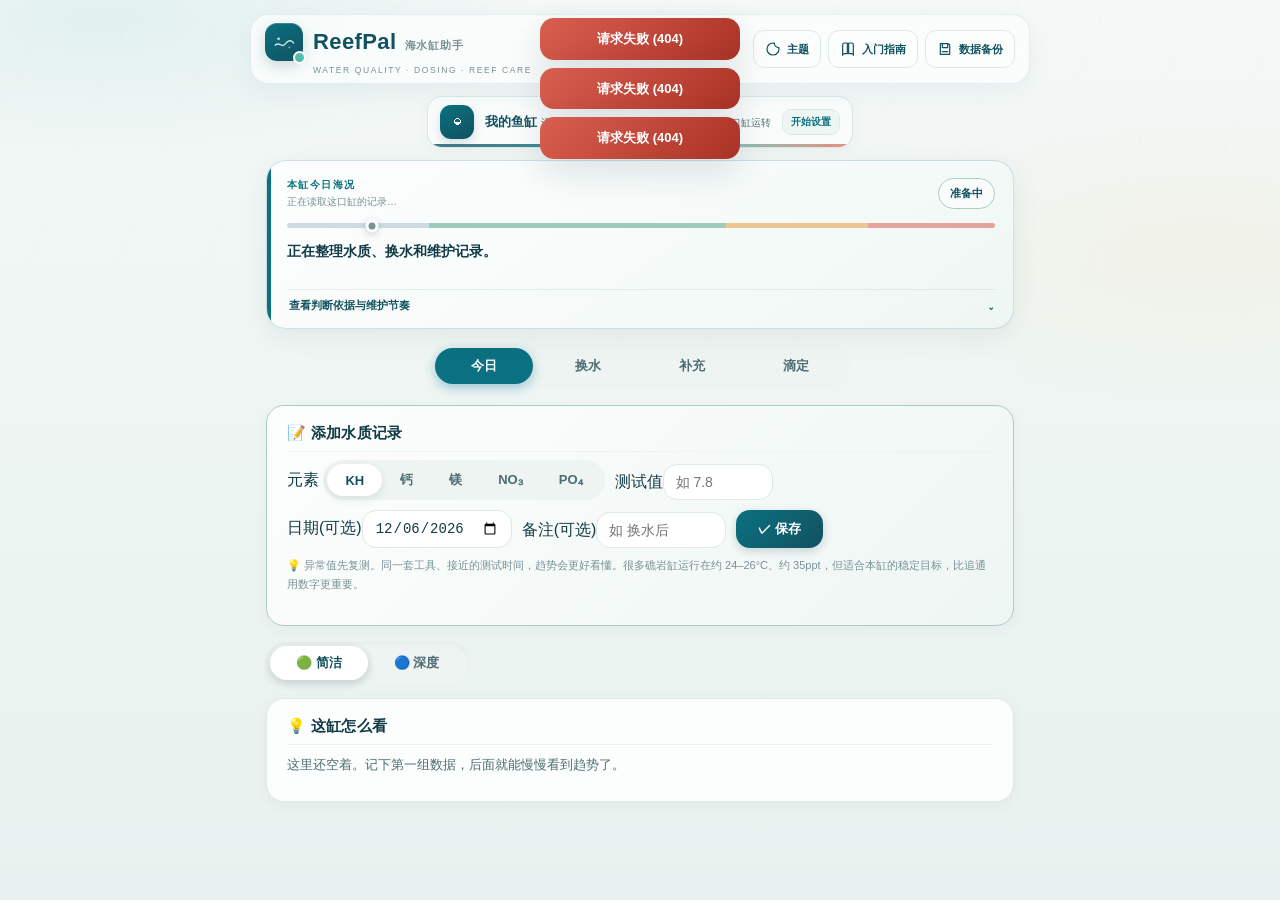
==== commit b6a8da85: "feat: 建立今日任务中枢与双主题体验" ====
--- a/static/index.html
+++ b/static/index.html
@@ -14,6 +14,22 @@
 <link rel="apple-touch-icon" href="/static/apple-touch-icon.png">
 <link rel="preconnect" href="https://fonts.googleapis.com">
 <script src="/static/echarts.min.js"></script>
+<script>
+(function () {
+  try {
+    var preference = localStorage.getItem('reefpal_theme') || 'system';
+    var systemDark = window.matchMedia && window.matchMedia('(prefers-color-scheme: dark)').matches;
+    var resolved = preference === 'dark' || (preference === 'system' && systemDark) ? 'dark' : 'light';
+    document.documentElement.dataset.theme = resolved;
+    document.documentElement.dataset.themePreference = preference;
+    var themeMeta = document.getElementById('themeColorMeta');
+    if (themeMeta) themeMeta.setAttribute('content', resolved === 'dark' ? '#061820' : '#F4F8F7');
+  } catch (e) {
+    document.documentElement.dataset.theme = 'light';
+    document.documentElement.dataset.themePreference = 'system';
+  }
+})();
+</script>
 <style>
   :root {
     /* ── 阳光潮池：先建立语义层，旧组件逐步映射到这里 ── */
@@ -36,6 +52,27 @@
     --focus-ring: rgba(11,113,128,.2);
     --chart-grid: rgba(18,59,71,.11);
     --chart-reference: rgba(43,138,104,.1);
+    --bg-gradient-mid: #edf5f2;
+    --bg-gradient-end: #e8f1ef;
+    --surface-input: #ffffff;
+    --surface-raised: #ffffff;
+    --surface-soft: #f6fafb;
+    --surface-hover: #eef6f8;
+    --surface-glass: rgba(252,254,253,.76);
+    --surface-glass-strong: rgba(252,254,253,.96);
+    --surface-note: #fff8ec;
+    --surface-risk: #fdf2f2;
+    --text-on-brand: #ffffff;
+    --text-on-risk: #ffffff;
+    --overlay: rgba(10,30,45,.5);
+    --chart-axis: #5c7a8c;
+    --chart-axis-line: #b7cbd5;
+    --chart-tooltip: #ffffff;
+    --chart-blue: #0a6ea8;
+    --chart-orange: #c0560e;
+    --chart-green: #2e8b57;
+    --chart-violet: #7b1fa2;
+    --chart-red: #c0392b;
 
     /* ── 兼容现有组件命名；完成拆分前保持单一颜色来源 ── */
     --ocean: var(--brand-primary);
@@ -78,6 +115,59 @@
     --space-4: 16px;
     --space-5: 20px;
   }
+  html[data-theme="light"] { color-scheme: light; }
+  html[data-theme="dark"] {
+    color-scheme: dark;
+    --bg-canvas: #061820;
+    --bg-elevated: #0b2731;
+    --surface-primary: #103642;
+    --surface-secondary: #0b2731;
+    --surface-muted: #12303a;
+    --text-primary: #e7f2f2;
+    --text-secondary: #b7cbce;
+    --text-tertiary: #91aeb3;
+    --brand-primary: #4fd2c5;
+    --brand-secondary: #8be5dc;
+    --signal-ok: #4fd2c5;
+    --signal-watch: #f1b75b;
+    --signal-risk: #ff7b6b;
+    --signal-info: #63afff;
+    --border-subtle: rgba(150,196,200,.15);
+    --border-strong-token: rgba(108,210,202,.34);
+    --focus-ring: rgba(79,210,197,.26);
+    --chart-grid: rgba(196,224,226,.1);
+    --chart-reference: rgba(79,210,197,.1);
+    --bg-gradient-mid: #081f28;
+    --bg-gradient-end: #041319;
+    --surface-input: #071f28;
+    --surface-raised: #123d49;
+    --surface-soft: #0d2d37;
+    --surface-hover: #123c47;
+    --surface-glass: rgba(11,39,49,.9);
+    --surface-glass-strong: rgba(8,30,38,.97);
+    --surface-note: rgba(241,183,91,.1);
+    --surface-risk: rgba(255,123,107,.1);
+    --text-on-brand: #032126;
+    --text-on-risk: #2b0b08;
+    --overlay: rgba(1,10,14,.74);
+    --chart-axis: #91aeb3;
+    --chart-axis-line: rgba(145,174,179,.35);
+    --chart-tooltip: #103642;
+    --chart-blue: #63afff;
+    --chart-orange: #f1b75b;
+    --chart-green: #4fd2c5;
+    --chart-violet: #c49cff;
+    --chart-red: #ff7b6b;
+    --ocean-soft: rgba(79,210,197,.12);
+    --accent: #ff8b79;
+    --bg-b: #081f28;
+    --border-light: rgba(196,224,226,.09);
+    --ok-bg: rgba(79,210,197,.13);
+    --warn-bg: rgba(241,183,91,.13);
+    --danger-bg: rgba(255,123,107,.13);
+    --shadow: 0 7px 24px rgba(0,8,12,.16);
+    --shadow-lg: 0 18px 48px rgba(0,6,10,.34);
+  }
   * { box-sizing: border-box; margin: 0; padding: 0; }
   html { -webkit-text-size-adjust: 100%; }
   /* ── 跟手反馈：按压缩放 + 卡片悬停 ── */
@@ -107,13 +197,27 @@
     background:
       radial-gradient(ellipse 48% 22% at 8% 2%, rgba(91,190,181,.12), transparent 72%),
       radial-gradient(ellipse 42% 24% at 94% 28%, rgba(242,198,109,.09), transparent 74%),
-      linear-gradient(180deg, var(--bg-canvas) 0%, #edf5f2 54%, #e8f1ef 100%);
+      linear-gradient(180deg, var(--bg-canvas) 0%, var(--bg-gradient-mid) 54%, var(--bg-gradient-end) 100%);
     background-attachment: fixed;
     color: var(--ink); min-height: 100vh; padding-bottom: 40px;
   }
   body::before { content: ''; position: fixed; inset: 0; z-index: -1; pointer-events: none; opacity: .42;
     background-image: repeating-linear-gradient(112deg, transparent 0 42px, rgba(11,113,128,.025) 43px 44px, transparent 45px 82px);
     mask-image: linear-gradient(to bottom, #000, transparent 72%); }
+  html[data-theme="dark"] body {
+    background:
+      radial-gradient(ellipse 42% 20% at 14% 1%, rgba(79,210,197,.09), transparent 72%),
+      radial-gradient(ellipse 34% 22% at 92% 31%, rgba(99,175,255,.055), transparent 76%),
+      linear-gradient(180deg,var(--bg-canvas) 0%,var(--bg-gradient-mid) 48%,var(--bg-gradient-end) 100%);
+  }
+  html[data-theme="dark"] body::before { opacity: .58;
+    background-image:
+      radial-gradient(circle at 14% 13%, rgba(79,210,197,.22) 0 1px, transparent 1.6px),
+      radial-gradient(circle at 81% 21%, rgba(99,175,255,.16) 0 1px, transparent 1.7px),
+      radial-gradient(circle at 68% 73%, rgba(79,210,197,.12) 0 1px, transparent 1.6px),
+      repeating-linear-gradient(112deg,transparent 0 54px,rgba(79,210,197,.018) 55px 56px,transparent 57px 106px);
+    background-size: 310px 260px, 370px 330px, 430px 390px, auto;
+  }
   ::selection { background: var(--ring); }
 
   /* 旧版漂浮水滴与大波浪已退出主视觉，背景改由低对比焦散承担。 */
@@ -122,7 +226,7 @@
   /* ─── 紧凑应用栏：品牌和低频工具共用一行 ─── */
   .app-header { position: relative; z-index: 3; max-width: 780px; min-height: 62px; margin: 14px auto 12px;
     padding: 8px 14px; display: flex; align-items: center; justify-content: space-between; gap: 14px;
-    border: 1px solid rgba(11,113,128,.1); border-radius: 18px; background: rgba(252,254,253,.76);
+    border: 1px solid rgba(11,113,128,.1); border-radius: 18px; background: var(--surface-glass);
     box-shadow: 0 8px 26px rgba(18,59,71,.05); backdrop-filter: blur(16px); }
   .brand { min-width: 0; text-align: left; margin: 0; position: relative; z-index: 2; }
   .brand .logo { display: flex; align-items: center; gap: 10px; color: var(--ocean-deep); letter-spacing: .3px; }
@@ -149,7 +253,7 @@
   .est-row label { width: 110px; color: var(--ink-soft); font-weight: 600; }
   .est-row input[type=number] { width: 72px; padding: 7px; border: 1.5px solid var(--border); border-radius: var(--radius-xs); text-align: center; font-size: 14px; }
   .est-row input[type=number]:focus { outline: none; border-color: var(--ocean); }
-  .est-row select { padding: 7px 10px; border: 1.5px solid var(--border); border-radius: var(--radius-xs); font-size: 13px; background: #fff; }
+  .est-row select { padding: 7px 10px; border: 1.5px solid var(--border); border-radius: var(--radius-xs); font-size: 13px; background: var(--surface-input); color: var(--ink); }
   .est-dim-inputs { display: flex; align-items: center; gap: 6px; min-width: 0; }
   .est-dim-inputs input[type=number] { min-width: 0; }
   .est-result { background: var(--ocean-soft); border-radius: var(--radius-sm); padding: 14px 16px; margin: 12px 0;
@@ -157,9 +261,9 @@
   .est-result .big { font-size: 20px; font-weight: 800; color: var(--ocean-deep); }
   .est-actions { display: flex; gap: 10px; margin-bottom: 8px; }
   .est-actions button { padding: 10px 20px; border-radius: var(--radius-sm); cursor: pointer; font-size: 13px; font-weight: 600; border: none; transition: all .15s; }
-  .est-actions button:first-child { background: var(--ocean); color: #fff; box-shadow: 0 4px 12px rgba(10,110,168,.3); }
+  .est-actions button:first-child { background: var(--ocean); color: var(--text-on-brand); box-shadow: 0 4px 12px rgba(10,110,168,.3); }
   .est-actions button:first-child:hover { background: var(--ocean-deep); }
-  .est-actions button:last-child { background: #f0f4f5; color: var(--ink-soft); }
+  .est-actions button:last-child { background: var(--surface-soft); color: var(--ink-soft); }
   .est-note { font-size: 11px; color: var(--ink-faint); line-height: 1.6; }
 
   /* ─── Tabs（分段控制） ─── */
@@ -170,7 +274,7 @@
     border-radius: var(--radius-pill); cursor: pointer; font-size: 13px; font-weight: 600; transition: all .2s;
   }
   .tab-btn .tb-ico { display: none; } /* 桌面端隐藏独立图标，保持原横排 */
-  .tab-btn.active { background: var(--ocean); color: #fff; box-shadow: 0 4px 12px rgba(10,110,168,.35); font-weight: 700; }
+  .tab-btn.active { background: var(--ocean); color: var(--text-on-brand); box-shadow: 0 4px 12px rgba(10,110,168,.35); font-weight: 700; }
   .panel { display: none; }
   .panel.active { display: block; } /* 无默认动画，避免切换后重播闪烁 */
   .panel.slide-in-right { animation: slideRight .32s cubic-bezier(.25,.8,.35,1) both; }
@@ -217,7 +321,7 @@
   .calc-row .field .flabel { font-size: 10.5px; color: var(--ink-faint); font-weight: 600; letter-spacing: .3px; }
   .calc-row input[type=number], .calc-row select {
     padding: 9px 10px; border: 1.5px solid var(--border); border-radius: var(--radius-sm); text-align: center;
-    font-size: 15px; font-weight: 600; color: var(--ink); background: #fff; transition: border .2s, box-shadow .2s;
+    font-size: 15px; font-weight: 600; color: var(--ink); background: var(--surface-input); transition: border .2s, box-shadow .2s;
   }
   .calc-row input[type=number]:focus, .calc-row select:focus { outline: none; border-color: var(--ocean); box-shadow: 0 0 0 3px var(--ring); }
   .calc-row .water-in { width: 88px; }
@@ -232,7 +336,7 @@
 
   /* ─── 自动推荐条 ─── */
   .auto-strip { display: flex; align-items: center; gap: 10px; margin-top: 12px; padding: 10px 12px;
-    background: #f6fafb; border: 1.5px dashed var(--border); border-radius: var(--radius-sm); flex-wrap: wrap; }
+    background: var(--surface-soft); border: 1.5px dashed var(--border); border-radius: var(--radius-sm); flex-wrap: wrap; }
   .auto-strip > span { font-size: 11px; color: var(--ink-faint); font-weight: 600; }
   .auto-strip input[type=number] { width: 84px; padding: 8px; border: 1.5px solid var(--border); border-radius: var(--radius-xs);
     text-align: center; font-size: 15px; font-weight: 600; }
@@ -259,13 +363,13 @@
   .dose-card .dc-tank .unit { font-size: 12px; color: var(--ink-faint); }
   .module-role { display: flex; align-items: center; gap: 12px; margin-bottom: 14px; padding: 11px 14px;
     border: 1px solid var(--border-strong); border-radius: 14px; background: linear-gradient(135deg,var(--surface-primary),var(--surface-secondary)); }
-  .module-role strong { flex: 0 0 auto; padding: 4px 10px; border-radius: var(--radius-pill); background: var(--ocean-deep); color: #fff; font-size: 11px; }
+  .module-role strong { flex: 0 0 auto; padding: 4px 10px; border-radius: var(--radius-pill); background: var(--ocean-deep); color: var(--text-on-brand); font-size: 11px; }
   .module-role span { color: var(--ink-soft); font-size: 12px; line-height: 1.6; }
   #panel-salt.active { display: flex; flex-direction: column; }
   #panel-salt .salt-calculator-card { order: 1; }
   #panel-salt .water-change-history-card { order: 2; }
   #panel-salt .salt-reference-card { order: 3; }
-  .manual-record-details { margin-top: 12px; border: 1px solid var(--border); border-radius: var(--radius-sm); background: #f8fbfc; }
+  .manual-record-details { margin-top: 12px; border: 1px solid var(--border); border-radius: var(--radius-sm); background: var(--surface-soft); }
   .manual-record-details summary { cursor: pointer; padding: 10px 13px; color: var(--ocean-deep); font-size: 12px; font-weight: 700; }
   .manual-record-details .record-form { padding: 2px 13px 13px; }
   .evidence-details { margin-top: 10px; border-top: 1px solid var(--border-light); padding-top: 8px; }
@@ -280,17 +384,17 @@
   .dose-row .d-field { display: flex; flex-direction: column; align-items: center; gap: 3px; }
   .dose-row .d-field .fl { font-size: 10px; color: var(--ink-faint); font-weight: 600; }
   .dose-row input[type=number] { width: 86px; padding: 8px; border: 1.5px solid var(--border); border-radius: var(--radius-xs); text-align: center;
-    font-size: 14px; font-weight: 600; background: #fff; }
+    font-size: 14px; font-weight: 600; color: var(--ink); background: var(--surface-input); }
   .dose-row input[type=number]:focus { outline: none; border-color: var(--ocean); box-shadow: 0 0 0 3px var(--ring); }
   .dose-row .d-read { min-width: 86px; padding: 8px 10px; border-radius: var(--radius-xs); text-align: center; font-size: 14px; font-weight: 700;
-    background: #f3f8fb; border: 1.5px solid var(--border); color: var(--ink-soft); }
+    background: var(--surface-soft); border: 1.5px solid var(--border); color: var(--ink-soft); }
   .dose-row .d-read.hot { background: linear-gradient(135deg, #e4f1fa, var(--border-strong)); border-color: var(--border-strong); color: var(--ocean-deep); font-size: 16px; }
   .dose-row .arrow { color: var(--ink-faint); font-size: 12px; padding-bottom: 14px; }
 
   /* 通用表单控件 */
-  .ctl { padding: 9px 12px; border: 1.5px solid var(--border); border-radius: var(--radius-sm); font-size: 14px; color: var(--ink); background: #fff; }
+  .ctl { padding: 9px 12px; border: 1.5px solid var(--border); border-radius: var(--radius-sm); font-size: 14px; color: var(--ink); background: var(--surface-input); }
   .ctl:focus { outline: none; border-color: var(--ocean); box-shadow: 0 0 0 3px var(--ring); }
-  .ctl-btn { padding: 10px 22px; background: linear-gradient(135deg, var(--ocean) 0%, var(--ocean-deep) 100%); color: #fff;
+  .ctl-btn { padding: 10px 22px; background: linear-gradient(135deg, var(--ocean) 0%, var(--ocean-deep) 100%); color: var(--text-on-brand);
     border: none; border-radius: var(--radius-sm); font-weight: 600; cursor: pointer; position: relative; overflow: hidden;
     transition: transform .15s ease, box-shadow .2s ease; box-shadow: 0 3px 10px rgba(10,61,92,.2); }
   /* 按钮光效：hover 光晕扩散 + 上浮 */
@@ -299,22 +403,22 @@
   .ctl-btn:hover::after { opacity: 1; }
   .ctl-btn:hover { transform: translateY(-1px); box-shadow: 0 6px 18px rgba(10,61,92,.3); }
   .seg-btn { padding: 7px 18px; border: none; background: transparent; color: var(--ink-soft); border-radius: var(--radius-pill); cursor: pointer; font-size: 13px; font-weight: 600; transition: all .2s; }
-  .seg-btn.active { background: #fff; color: var(--ocean-deep); box-shadow: 0 3px 10px rgba(30,58,77,.1); }
-  .pager-btn { padding: 7px 14px; border: 1.5px solid var(--border-strong); background: #fff; color: var(--ocean-deep); border-radius: var(--radius-xs); cursor: pointer; font-size: 12px; font-weight: 600; transition: all .15s; }
+  .seg-btn.active { background: var(--surface-raised); color: var(--ocean-deep); box-shadow: 0 3px 10px rgba(30,58,77,.1); }
+  .pager-btn { padding: 7px 14px; border: 1.5px solid var(--border-strong); background: var(--surface-input); color: var(--ocean-deep); border-radius: var(--radius-xs); cursor: pointer; font-size: 12px; font-weight: 600; transition: all .15s; }
   .pager-btn:hover { background: var(--ocean-soft); border-color: var(--ocean); }
   .pager-btn:disabled { opacity: .4; cursor: not-allowed; }
-  .dose-toggle { padding: 7px 14px; border: 1.5px solid var(--ok); background: #fff; color: var(--ok); border-radius: var(--radius-pill); cursor: pointer; font-size: 12px; font-weight: 600; transition: all .15s; }
-  .dose-toggle:hover { background: var(--ok); color: #fff; }
-  .dose-toggle.running { background: var(--danger); border-color: var(--danger); color: #fff; }
+  .dose-toggle { padding: 7px 14px; border: 1.5px solid var(--ok); background: var(--surface-input); color: var(--ok); border-radius: var(--radius-pill); cursor: pointer; font-size: 12px; font-weight: 600; transition: all .15s; }
+  .dose-toggle:hover { background: var(--ok); color: var(--text-on-brand); }
+  .dose-toggle.running { background: var(--danger); border-color: var(--danger); color: var(--text-on-risk); }
   .dose-toggle.running:hover { background: #a93226; }
 
   /* 滴定记录二级菜单 */
   .dose-log-menu { margin-top: 16px; }
-  .dose-log-menu .dlm-head { display: flex; align-items: center; gap: 8px; padding: 10px 14px; background: #f6fafb;
+  .dose-log-menu .dlm-head { display: flex; align-items: center; gap: 8px; padding: 10px 14px; background: var(--surface-soft);
     border: 1px solid var(--border); border-radius: var(--radius-sm); cursor: pointer; user-select: none; font-size: 13px; color: var(--ink-soft); font-weight: 600; }
-  .dose-log-menu .dlm-head:hover { background: #eef6f8; }
+  .dose-log-menu .dlm-head:hover { background: var(--surface-hover); }
   .dose-log-menu .dlm-head .dlm-arrow { margin-left: auto; color: var(--ink-faint); transition: transform .2s; }
-  .dose-log-menu .dlm-body { display: none; margin-top: 10px; border: 1px solid var(--border); border-radius: var(--radius-sm); padding: 12px; background: #fff; }
+  .dose-log-menu .dlm-body { display: none; margin-top: 10px; border: 1px solid var(--border); border-radius: var(--radius-sm); padding: 12px; background: var(--surface-input); }
   .dose-log-menu .dlm-body.open { display: block; }
   .dlm-form { display: flex; gap: 8px; flex-wrap: wrap; align-items: flex-end; margin-bottom: 10px; }
   .dlm-form .ctl { padding: 7px 10px; font-size: 13px; }
@@ -324,19 +428,19 @@
   .dlm-list td { padding: 6px; border-bottom: 1px solid var(--border-light); font-size: 12px; }
   .ctl-btn:hover { background: var(--ocean-deep); }
   .data-table { width: 100%; border-collapse: collapse; }
-  .data-table th { padding: 8px; background: var(--ocean); color: #fff; font-weight: 600; font-size: 12.5px; }
+  .data-table th { padding: 8px; background: var(--ocean); color: var(--text-on-brand); font-weight: 600; font-size: 12.5px; }
   .data-table td { padding: 7px; border: 1px solid var(--border); font-size: 13px; }
-  .data-table tr:hover td { background: #f5fafd; }
+  .data-table tr:hover td { background: var(--surface-hover); }
 
   /* 配比参考 */
-  .mix-ref { margin-top: 14px; background: #f4fafd; border: 1px solid var(--border-strong); border-radius: var(--radius-sm); padding: 12px 14px; }
+  .mix-ref { margin-top: 14px; background: var(--surface-soft); border: 1px solid var(--border-strong); border-radius: var(--radius-sm); padding: 12px 14px; }
   .mix-ref .mr-title { font-size: 12px; font-weight: 700; color: var(--ink); margin-bottom: 8px; }
   .mix-ref .mr-row { display: flex; align-items: center; gap: 8px; padding: 4px 0; flex-wrap: wrap; font-size: 12px; }
   .mix-ref .mr-row .mr-elem { width: 60px; color: var(--ink-soft); font-weight: 600; }
-  .mix-ref .mr-btn { padding: 6px 13px; border-radius: var(--radius-pill); border: 1.5px solid var(--border-strong); background: #fff; color: var(--ocean);
+  .mix-ref .mr-btn { padding: 6px 13px; border-radius: var(--radius-pill); border: 1.5px solid var(--border-strong); background: var(--surface-input); color: var(--ocean);
     font-size: 11.5px; cursor: pointer; transition: all .15s; }
-  .mix-ref .mr-btn:hover { background: var(--ocean); color: #fff; }
-  .mix-ref .mr-btn.active { background: var(--ocean); color: #fff; }
+  .mix-ref .mr-btn:hover { background: var(--ocean); color: var(--text-on-brand); }
+  .mix-ref .mr-btn.active { background: var(--ocean); color: var(--text-on-brand); }
   .mix-ref .mr-tip { font-size: 11px; color: var(--ink-faint); margin-top: 8px; line-height: 1.6; }
   .mix-ref .mr-tip b { color: var(--ocean); }
 
@@ -391,7 +495,8 @@
   .salt-target-picker { width: min(260px,100%); margin: -2px 0 13px; padding: 10px 12px;
     border: 1px solid var(--border); border-radius: 14px; background: var(--surface-secondary); box-shadow: 0 8px 22px rgba(18,59,71,.08); }
   .salt-wheel { display: grid; grid-template-rows: 27px 38px 27px; position: relative; overflow: hidden;
-    border-radius: 12px; background: var(--surface-primary); }
+    border-radius: 12px; background: var(--surface-primary); touch-action: none; user-select: none; cursor: ns-resize; }
+  .salt-wheel.dragging { cursor: grabbing; }
   .salt-wheel::before, .salt-wheel::after { content: ''; position: absolute; z-index: 2; left: 10px; right: 10px; height: 1px; background: var(--border-strong); pointer-events: none; }
   .salt-wheel::before { top: 27px; }
   .salt-wheel::after { bottom: 27px; }
@@ -406,11 +511,13 @@
   .salt-ref-head { display: flex; align-items: flex-start; justify-content: space-between; gap: 14px; }
   .salt-ref-head-copy { min-width: 0; }
   .salt-ref-toggle { flex: 0 0 auto; border: 1px solid var(--border-strong); border-radius: 999px; padding: 7px 11px;
-    background: #fff; color: var(--ocean-deep); font-size: 11px; font-weight: 700; cursor: pointer; }
-  .salt-reference-card.collapsed { padding-top: 14px; padding-bottom: 14px; background: rgba(255,255,255,.72); }
+    background: var(--surface-input); color: var(--ocean-deep); font-size: 11px; font-weight: 700; cursor: pointer; }
+  .salt-reference-card.collapsed { padding-top: 14px; padding-bottom: 14px; background: var(--surface-glass); }
   .salt-reference-card.collapsed .dc-title { margin-bottom: 2px; font-size: 13px; }
   .salt-reference-card.collapsed .dc-sub { margin-bottom: 0; }
   .salt-reference-body[hidden] { display: none; }
+  .salt-reference-table { width: 100%; max-width: 100%; border-collapse: collapse; margin-top: 4px; }
+  .salt-reference-table th { padding: 7px; border: 1px solid var(--ocean-deep); background: var(--ocean); color: var(--text-on-brand); }
 
   .note { max-width: 780px; margin: 14px auto 0; font-size: 11px; color: var(--ink-faint); line-height: 1.8; text-align: center; padding: 0 20px; }
   .chart-controls { display: flex; gap: 10px; flex-wrap: wrap; margin-bottom: 10px; }
@@ -426,7 +533,7 @@
   /* ─── 移动端适配 ─── */
   @media (max-width: 560px) {
     .app-header { min-height: 56px; margin: 0 0 8px; padding: calc(7px + env(safe-area-inset-top)) 12px 7px;
-      border-width: 0 0 1px; border-radius: 0; background: rgba(244,248,247,.91); box-shadow: 0 5px 18px rgba(18,59,71,.04); }
+      border-width: 0 0 1px; border-radius: 0; background: var(--surface-glass-strong); box-shadow: 0 5px 18px rgba(18,59,71,.04); }
     .brand .logo .mark { width: 34px; height: 34px; flex-basis: 34px; border-radius: 11px; }
     .brand .logo .mark svg { width: 23px; height: 23px; }
     .brand .logo .brand-name { font-size: 20px; }
@@ -441,7 +548,7 @@
     /* 手机 App 化：tab 固定底部导航 */
     .tabs { position: fixed; bottom: 0; left: 0; right: 0; max-width: 100%; margin: 0;
       border-radius: 0; padding: 6px 8px calc(6px + env(safe-area-inset-bottom));
-      background: rgba(252,254,253,.96); backdrop-filter: blur(14px);
+      background: var(--surface-glass-strong); backdrop-filter: blur(14px);
       border-top: 1px solid var(--border-light); z-index: 100; gap: 2px;
       box-shadow: 0 -5px 18px rgba(18,59,71,.07); }
     .tab-btn { display: flex; flex-direction: column; align-items: center; gap: 2px;
@@ -595,7 +702,7 @@
   /* ─── 服务连接状态：像设备面板上的状态灯，常态不打扰 ─── */
   #connectionState { position: fixed; right: max(14px, env(safe-area-inset-right)); bottom: max(14px, env(safe-area-inset-bottom));
     z-index: 8800; display: flex; align-items: center; gap: 7px; padding: 8px 12px; border: 1px solid rgba(255,255,255,.75);
-    border-radius: 999px; background: rgba(255,255,255,.94); color: var(--ink-soft); box-shadow: var(--shadow);
+    border-radius: 999px; background: var(--surface-glass-strong); color: var(--ink-soft); box-shadow: var(--shadow);
     font: inherit; font-size: 12px; font-weight: 700; cursor: pointer; opacity: 0; transform: translateY(8px);
     pointer-events: none; transition: opacity .2s ease, transform .2s ease; }
   #connectionState.visible { opacity: 1; transform: translateY(0); pointer-events: auto; }
@@ -616,7 +723,7 @@
   .modal-mask { position: fixed; inset: 0; background: rgba(10,30,45,.45); backdrop-filter: blur(3px);
     display: none; align-items: center; justify-content: center; z-index: 9000; padding: 16px; }
   .modal-mask.open { display: flex; }
-  .modal-box { background: #fff; border-radius: var(--radius); max-width: 430px; width: 100%; padding: 20px 22px;
+  .modal-box { background: var(--bg-elevated); border: 1px solid var(--border); border-radius: var(--radius); max-width: 430px; width: 100%; padding: 20px 22px;
     box-shadow: var(--shadow-lg); animation: fadeUp .22s ease; max-height: calc(100vh - 60px); overflow-y: auto;
     -webkit-overflow-scrolling: touch; }
   .modal-title { font-size: 15px; font-weight: 800; color: var(--ink); margin-bottom: 4px; }
@@ -625,17 +732,17 @@
   .modal-field label { font-size: 12px; color: var(--ink-soft); font-weight: 600; }
   .modal-field input, .modal-field select {
     padding: 9px 11px; border: 1.5px solid var(--border); border-radius: var(--radius-xs); font-size: 14px;
-    color: var(--ink); background: #fff; transition: border .2s; width: 100%; }
+    color: var(--ink); background: var(--surface-input); transition: border .2s; width: 100%; }
   .modal-field input:focus, .modal-field select:focus { outline: none; border-color: var(--ocean); }
   .modal-row { display: flex; gap: 10px; }
   .modal-row .modal-field { flex: 1; }
   .modal-actions { display: flex; gap: 10px; margin-top: 16px; }
   .modal-actions button { flex: 1; padding: 10px 0; border-radius: var(--radius-sm); font-size: 13px; font-weight: 700;
     border: none; cursor: pointer; transition: all .15s; }
-  .modal-actions .m-save { background: var(--ocean); color: #fff; box-shadow: 0 4px 12px rgba(10,110,168,.3); }
+  .modal-actions .m-save { background: var(--ocean); color: var(--text-on-brand); box-shadow: 0 4px 12px rgba(10,110,168,.3); }
   .modal-actions .m-save:hover { background: var(--ocean-deep); }
-  .modal-actions .m-cancel { background: #f0f4f5; color: var(--ink-soft); }
-  .modal-actions .m-cancel:hover { background: #e3e9ec; }
+  .modal-actions .m-cancel { background: var(--surface-soft); color: var(--ink-soft); }
+  .modal-actions .m-cancel:hover { background: var(--surface-hover); }
   .icon-btn { background: none; border: none; cursor: pointer; padding: 4px 6px; font-size: 14px; border-radius: var(--radius-xs);
     transition: background .15s; }
   .icon-btn:hover { background: var(--ocean-soft); }
@@ -643,22 +750,39 @@
   /* ─── 应用栏工具：低频入口保持可达，不再另占一行 ─── */
   .toolbar { display: flex; align-items: center; justify-content: flex-end; gap: 7px; margin: 0; flex: 0 0 auto; }
   .mini-btn { min-height: 38px; padding: 7px 11px; display: inline-flex; align-items: center; gap: 6px;
-    border: 1px solid var(--border); background: rgba(252,254,253,.86); color: var(--ocean-deep);
+    border: 1px solid var(--border); background: var(--surface-glass); color: var(--ocean-deep);
     border-radius: 11px; cursor: pointer; font-size: 11px; font-weight: 700; transition: all .18s; }
   .mini-btn svg { width: 16px; height: 16px; flex: 0 0 16px; fill: none; stroke: currentColor; stroke-width: 1.8;
     stroke-linecap: round; stroke-linejoin: round; }
   .mini-btn:hover { background: var(--ocean-soft); color: var(--ocean-deep); border-color: var(--border-strong); transform: translateY(-1px); }
+  .theme-control { position: relative; }
+  .theme-menu[hidden] { display: none; }
+  .theme-menu { position: absolute; top: calc(100% + 8px); right: 0; z-index: 120;
+    width: 224px; padding: 7px; border: 1px solid var(--border-strong); border-radius: 14px;
+    background: var(--bg-elevated); box-shadow: var(--shadow-lg); }
+  .theme-menu::before { content: ''; position: absolute; top: -5px; right: 16px; width: 9px; height: 9px;
+    border: solid var(--border-strong); border-width: 1px 0 0 1px; background: var(--bg-elevated); transform: rotate(45deg); }
+  .theme-choice { width: 100%; padding: 9px 10px; display: grid; grid-template-columns: 25px minmax(0,1fr) auto;
+    align-items: center; gap: 8px; border: 0; border-radius: 10px; background: transparent; color: var(--ink); text-align: left; cursor: pointer; }
+  .theme-choice:hover { background: var(--surface-secondary); }
+  .theme-choice[aria-checked="true"] { background: var(--ocean-soft); }
+  .theme-choice-icon { width: 25px; height: 25px; display: grid; place-items: center; border: 1px solid var(--border);
+    border-radius: 8px; background: var(--surface-input); color: var(--ocean); }
+  .theme-choice strong { display: block; font-size: 11.5px; }
+  .theme-choice small { display: block; margin-top: 1px; color: var(--ink-faint); font-size: 9px; }
+  .theme-choice-check { color: var(--ocean); font-size: 13px; opacity: 0; }
+  .theme-choice[aria-checked="true"] .theme-choice-check { opacity: 1; }
 
   /* ─── 我的鱼缸：一条持续存在的缸体上下文 ─── */
   .tank-identity { position: relative; overflow: hidden; display: flex; align-items: center; gap: 11px;
     max-width: 780px; min-height: 50px; margin: 0 auto 12px; padding: 8px 12px; border-radius: 15px;
-    border: 1px solid rgba(11,113,128,.14); background: rgba(252,254,253,.86);
+    border: 1px solid rgba(11,113,128,.14); background: var(--surface-glass);
     box-shadow: 0 4px 16px rgba(18,59,71,.04); cursor: pointer; text-align: left; }
   .tank-identity::after { content: ''; position: absolute; left: 0; right: 0; bottom: 0; height: 3px;
     background: linear-gradient(90deg,var(--ocean-deep),var(--ocean),#53bcb1,var(--accent)); opacity: .78; }
   .tank-identity:hover { border-color: var(--border-strong); box-shadow: var(--shadow); }
   .tank-avatar { width: 34px; height: 34px; flex: 0 0 34px; border-radius: 11px;
-    display: grid; place-items: center; color: #fff; font-size: 16px;
+    display: grid; place-items: center; color: var(--text-on-brand); font-size: 16px;
     background: linear-gradient(150deg,var(--ocean),var(--ocean-deep)); box-shadow: 0 4px 10px rgba(18,81,96,.18); }
   .tank-identity-main { min-width: 0; flex: 1; }
   .tank-identity-name { font-size: 13px; font-weight: 800; color: var(--ocean-deep); white-space: nowrap; overflow: hidden; text-overflow: ellipsis; }
@@ -674,17 +798,17 @@
     border-radius: 5px; background: linear-gradient(180deg,var(--ocean),#52b8c2,#0a8f6e); }
   .tank-step { position: relative; margin-bottom: 16px; }
   .tank-step::before { content: ''; position: absolute; left: -20px; top: 5px; width: 7px; height: 7px;
-    border: 3px solid #fff; border-radius: 50%; background: var(--ocean); box-shadow: 0 0 0 1px var(--border-strong); }
+    border: 3px solid var(--surface-primary); border-radius: 50%; background: var(--ocean); box-shadow: 0 0 0 1px var(--border-strong); }
   .tank-step-label { display: flex; gap: 8px; align-items: baseline; margin-bottom: 7px; font-size: 13px; font-weight: 800; color: var(--ink); }
   .tank-step-label small { color: var(--ink-faint); font-size: 10px; font-weight: 500; }
   .tank-step input, .tank-step select { width: 100%; padding: 11px 12px; border: 1.5px solid var(--border);
-    border-radius: 12px; color: var(--ink); background: #fff; font-size: 14px; }
+    border-radius: 12px; color: var(--ink); background: var(--surface-input); font-size: 14px; }
   .tank-step input:focus, .tank-step select:focus { outline: none; border-color: var(--ocean); box-shadow: 0 0 0 3px var(--ring); }
   .tank-type-grid { display: grid; grid-template-columns: repeat(2, minmax(0, 1fr)); gap: 8px; }
   .tank-type-grid label { position: relative; }
   .tank-type-grid input { position: absolute; opacity: 0; pointer-events: none; }
   .tank-type-grid span { display: flex; flex-direction: column; justify-content: center; min-height: 58px; padding: 8px 10px;
-    border: 1.5px solid var(--border); border-radius: 11px; text-align: left; color: var(--ink-soft); cursor: pointer; background: #fff; }
+    border: 1.5px solid var(--border); border-radius: 11px; text-align: left; color: var(--ink-soft); cursor: pointer; background: var(--surface-input); }
   .tank-type-grid strong { font-size: 12px; color: var(--ink); }
   .tank-type-grid small { margin-top: 3px; font-size: 10px; line-height: 1.35; color: var(--ink-faint); }
   .tank-type-grid input:checked + span { color: var(--ocean-deep); border-color: var(--ocean); background: var(--ocean-soft); box-shadow: inset 0 0 0 1px var(--ocean); }
@@ -701,10 +825,10 @@
     font-size: 10px; line-height: 1.35; }
   .tank-target-title { margin-top: 8px; font-size: 10px; font-weight: 700; color: var(--ink-faint); }
   .tank-targets { display: flex; flex-wrap: wrap; gap: 5px; margin-top: 5px; }
-  .tank-target { padding: 4px 7px; border-radius: 8px; background: #fff; border: 1px solid var(--border-light);
+  .tank-target { padding: 4px 7px; border-radius: 8px; background: var(--surface-input); border: 1px solid var(--border-light);
     color: var(--ink-soft); font-size: 10px; white-space: nowrap; }
   .tank-target b { color: var(--ocean-deep); }
-  .tank-estimator { margin: 10px 0 0; padding: 14px; border-radius: 14px; box-shadow: none; background: #f8fbfc; }
+  .tank-estimator { margin: 10px 0 0; padding: 14px; border-radius: 14px; box-shadow: none; background: var(--surface-soft); }
   .tank-estimator .est-title { margin-bottom: 10px; font-size: 13px; }
   .tank-estimator .est-row { margin-bottom: 9px; }
   .tank-estimator .est-row label { width: 92px; }
@@ -716,12 +840,12 @@
   .estimator-modal-box .est-result { margin-top: 14px; }
   .square-presets { display: flex; gap: 5px; flex-wrap: wrap; }
   .square-presets button { min-width: 38px; padding: 6px 7px; border: 1px solid var(--border-strong); border-radius: 9px;
-    background: #fff; color: var(--ocean-deep); font-size: 11px; font-weight: 700; cursor: pointer; }
+    background: var(--surface-input); color: var(--ocean-deep); font-size: 11px; font-weight: 700; cursor: pointer; }
   .square-presets button:hover { background: var(--ocean-soft); border-color: var(--ocean); }
   .tank-optional { margin: 2px 0 14px 18px; }
   .tank-optional summary { cursor: pointer; font-size: 11px; color: var(--ink-faint); }
   .tank-optional-grid { display: grid; grid-template-columns: 1fr 1fr; gap: 10px; margin-top: 10px; }
-  .tank-setup-note { margin-top: 4px; padding: 10px 12px; border-radius: 12px; background: #fff8ec;
+  .tank-setup-note { margin-top: 4px; padding: 10px 12px; border-radius: 12px; background: var(--surface-note);
     color: #795a2e; font-size: 11px; line-height: 1.6; }
 
   @media (max-width: 560px) {
@@ -758,7 +882,7 @@
   .today-eyebrow { font-size: 10px; font-weight: 800; letter-spacing: 1.4px; color: var(--ocean); }
   .today-date { margin-top: 3px; color: var(--ink-faint); font-size: 10px; }
   .today-status { flex: 0 0 auto; padding: 7px 11px; border: 1px solid var(--border-strong); border-radius: 999px;
-    background: rgba(255,255,255,.78); color: var(--ocean-deep); font-size: 11px; font-weight: 800; }
+    background: var(--surface-glass); color: var(--ocean-deep); font-size: 11px; font-weight: 800; }
   .tone-ok .today-status { color: #176b4a; border-color: rgba(46,139,87,.28); background: rgba(215,240,224,.7); }
   .tone-warn .today-status { color: #9a5719; border-color: rgba(217,130,43,.3); background: rgba(253,240,221,.76); }
   .tone-danger .today-status { color: #9f3025; border-color: rgba(192,57,43,.28); background: rgba(253,232,229,.76); }
@@ -775,7 +899,7 @@
   .tone-danger .today-tide-marker { left: 91%; background: var(--danger); }
   .today-summary { max-width: 660px; color: var(--ink); font-size: 14px; font-weight: 700; line-height: 1.65; }
   .today-metrics { display: grid; grid-template-columns: repeat(3,minmax(0,1fr)); gap: 8px; margin-top: 13px; }
-  .today-metric { min-width: 0; padding: 9px 10px; border: 1px solid rgba(15,95,134,.1); border-radius: 12px; background: rgba(255,255,255,.68); }
+  .today-metric { min-width: 0; padding: 9px 10px; border: 1px solid rgba(15,95,134,.1); border-radius: 12px; background: var(--surface-glass); }
   .today-metric-label { display: block; color: var(--ink-faint); font-size: 9.5px; }
   .today-metric-value { display: block; margin-top: 3px; color: var(--ocean-deep); font-size: 11.5px; font-weight: 800;
     white-space: nowrap; overflow: hidden; text-overflow: ellipsis; }
@@ -784,18 +908,33 @@
   .today-actions-title small { color: var(--ink-faint); font-size: 9.5px; font-weight: 500; }
   .today-action-list { display: grid; gap: 6px; }
   .today-action { display: grid; grid-template-columns: 32px minmax(0,1fr) auto; align-items: center; gap: 9px;
-    padding: 9px 10px; border: 1px solid var(--border-light); border-radius: 13px; background: #fff; }
+    padding: 9px 10px; border: 1px solid var(--border-light); border-radius: 13px; background: var(--surface-input); }
+  .today-action.is-primary { border-color: var(--border-strong); background: linear-gradient(135deg,var(--surface-input),var(--ocean-soft));
+    box-shadow: inset 3px 0 0 var(--ocean); }
+  .today-action.is-primary .today-action-icon { background: var(--ocean); color: var(--text-on-brand); }
+  .today-action.is-secondary { padding-top: 8px; padding-bottom: 8px; background: var(--surface-glass); }
   .today-action-icon { width: 32px; height: 32px; display: grid; place-items: center; border-radius: 10px;
     background: var(--ocean-soft); color: var(--ocean-deep); font-size: 14px; font-weight: 900; }
   .today-action-title { color: var(--ink); font-size: 11.5px; font-weight: 800; }
   .today-action-reason { margin-top: 2px; color: var(--ink-faint); font-size: 9.5px; line-height: 1.45;
     overflow: hidden; display: -webkit-box; -webkit-line-clamp: 2; -webkit-box-orient: vertical; }
   .today-action-buttons { display: flex; gap: 5px; }
+  .today-next-label { margin: 3px 2px 0; color: var(--ink-faint); font-size: 9.5px; font-weight: 700; }
   .today-small-btn { min-height: 34px; padding: 6px 9px; border: 1px solid var(--border-strong); border-radius: 10px;
-    background: #fff; color: var(--ocean-deep); font-size: 10px; font-weight: 800; cursor: pointer; }
-  .today-small-btn.primary { border-color: var(--ocean); background: var(--ocean); color: #fff; }
+    background: var(--surface-input); color: var(--ocean-deep); font-size: 10px; font-weight: 800; cursor: pointer; }
+  .today-small-btn.primary { border-color: var(--ocean); background: var(--ocean); color: var(--text-on-brand); }
   .today-empty-action { padding: 10px 12px; border-radius: 12px; background: rgba(215,240,224,.48);
     color: #27694f; font-size: 11px; line-height: 1.55; }
+  .today-recent { margin-top: 12px; }
+  .today-recent-head { display: flex; align-items: baseline; gap: 7px; margin-bottom: 7px; color: var(--ink); font-size: 10.5px; font-weight: 800; }
+  .today-recent-head small { color: var(--ink-faint); font-size: 9px; font-weight: 500; }
+  .today-recent-list { display: grid; grid-template-columns: repeat(3,minmax(0,1fr)); gap: 6px; }
+  .today-recent-item { min-width: 0; display: grid; grid-template-columns: 28px minmax(0,1fr); align-items: center; gap: 8px;
+    padding: 8px 9px; border: 1px solid var(--border-light); border-radius: 11px; background: var(--surface-glass); }
+  .today-recent-icon { width: 28px; height: 28px; display: grid; place-items: center; border-radius: 9px;
+    background: var(--ocean-soft); color: var(--ocean-deep); font-size: 13px; font-weight: 900; }
+  .today-recent-title { overflow: hidden; color: var(--ink); font-size: 10px; font-weight: 800; text-overflow: ellipsis; white-space: nowrap; }
+  .today-recent-meta { margin-top: 2px; overflow: hidden; color: var(--ink-faint); font-size: 8.8px; text-overflow: ellipsis; white-space: nowrap; }
   .today-expand { width: 100%; display: flex; justify-content: space-between; align-items: center; margin-top: 12px;
     padding: 9px 2px 0; border: none; border-top: 1px solid rgba(15,95,134,.1); background: transparent;
     color: var(--ocean-deep); font-size: 10.5px; font-weight: 800; cursor: pointer; }
@@ -807,7 +946,7 @@
   .today-section-title { font-size: 11.5px; font-weight: 800; color: var(--ink); }
   .today-section-sub { color: var(--ink-faint); font-size: 9.5px; }
   .today-evidence { display: grid; grid-template-columns: repeat(5,minmax(0,1fr)); gap: 6px; }
-  .today-evidence-item { min-width: 0; padding: 9px 8px; border: 1px solid var(--border-light); border-radius: 11px; background: #fff; }
+  .today-evidence-item { min-width: 0; padding: 9px 8px; border: 1px solid var(--border-light); border-radius: 11px; background: var(--surface-input); }
   .today-evidence-top { display: flex; justify-content: space-between; gap: 4px; color: var(--ink-soft); font-size: 9.5px; font-weight: 700; }
   .today-evidence-value { margin-top: 5px; color: var(--ink); font-size: 13px; font-weight: 800; white-space: nowrap; }
   .today-evidence-value small { color: var(--ink-faint); font-size: 8.5px; font-weight: 600; }
@@ -816,10 +955,10 @@
   .today-evidence-item.missing .today-evidence-value, .today-evidence-item.stale .today-evidence-value { color: var(--ink-faint); }
   .today-insights { display: grid; gap: 5px; margin-top: 8px; }
   .today-insight { padding: 8px 10px; border-left: 3px solid var(--border-strong); border-radius: 0 9px 9px 0;
-    background: rgba(255,255,255,.65); color: var(--ink-soft); font-size: 10px; line-height: 1.55; }
+    background: var(--surface-glass); color: var(--ink-soft); font-size: 10px; line-height: 1.55; }
   .rhythm-list { display: grid; gap: 6px; }
   .rhythm-row { display: grid; grid-template-columns: minmax(0,1fr) auto auto; gap: 8px; align-items: center;
-    padding: 9px 10px; border: 1px solid var(--border-light); border-radius: 11px; background: rgba(255,255,255,.76); }
+    padding: 9px 10px; border: 1px solid var(--border-light); border-radius: 11px; background: var(--surface-glass); }
   .rhythm-title { color: var(--ink); font-size: 10.5px; font-weight: 800; }
   .rhythm-reason { margin-top: 2px; color: var(--ink-faint); font-size: 9px; }
   .rhythm-timing { color: var(--ink-soft); font-size: 9.5px; font-weight: 700; white-space: nowrap; }
@@ -864,6 +1003,10 @@
     .today-action { grid-template-columns: 30px minmax(0,1fr); }
     .today-action-buttons { grid-column: 1 / -1; }
     .today-action-buttons .today-small-btn { flex: 1; }
+    .today-recent-list { grid-template-columns: none; grid-auto-flow: column; grid-auto-columns: minmax(158px,72%); overflow-x: auto;
+      padding-bottom: 2px; scroll-snap-type: x proximity; scrollbar-width: none; }
+    .today-recent-list::-webkit-scrollbar { display: none; }
+    .today-recent-item { scroll-snap-align: start; }
     .today-evidence { grid-template-columns: repeat(3,minmax(0,1fr)); }
     .rhythm-row { grid-template-columns: minmax(0,1fr) auto; }
     .rhythm-row .today-small-btn { grid-column: 1 / -1; width: 100%; }
@@ -880,7 +1023,7 @@
   .mode-switch { position: relative; display: inline-flex; background: var(--border-light); border-radius: var(--radius-pill);
     padding: 4px; box-shadow: inset 0 1px 3px rgba(30,58,77,.06); }
   .mode-switch .ms-slider { position: absolute; top: 4px; left: 4px; height: calc(100% - 8px); width: calc(50% - 4px);
-    background: #fff; border-radius: var(--radius-pill); box-shadow: 0 3px 10px rgba(30,58,77,.12); transition: transform .28s cubic-bezier(.4,0,.2,1); }
+    background: var(--surface-raised); border-radius: var(--radius-pill); box-shadow: 0 3px 10px rgba(30,58,77,.12); transition: transform .28s cubic-bezier(.4,0,.2,1); }
   .mode-switch.pro .ms-slider { transform: translateX(100%); }
   .mode-switch .seg-btn { position: relative; z-index: 1; padding: 8px 26px; min-width: 88px; }
 
@@ -891,16 +1034,16 @@
   .advice-action span b { color: var(--ocean-deep); }
   .advice-action button { padding: 6px 12px; border: 1.5px solid var(--ocean); background: var(--ocean-soft);
     color: var(--ocean-deep); border-radius: var(--radius-pill); font-size: 11.5px; font-weight: 600; cursor: pointer; transition: all .15s; }
-  .advice-action button:hover { background: var(--ocean); color: #fff; }
+  .advice-action button:hover { background: var(--ocean); color: var(--text-on-brand); }
 
 
 
   /* 配比参考折叠 */
   .mix-ref-toggle { display: flex; align-items: center; justify-content: space-between; gap: 8px;
-    margin-top: 14px; padding: 9px 14px; background: #f4fafd; border: 1px dashed var(--border-strong);
+    margin-top: 14px; padding: 9px 14px; background: var(--surface-soft); border: 1px dashed var(--border-strong);
     border-radius: var(--radius-sm); cursor: pointer; font-size: 12px; font-weight: 600; color: var(--ocean-deep);
     user-select: none; transition: background .15s; }
-  .mix-ref-toggle:hover { background: #e9f4fa; }
+  .mix-ref-toggle:hover { background: var(--surface-hover); }
   .mix-ref-toggle .mr-arrow { color: var(--ink-faint); font-size: 11px; transition: transform .2s; }
 
 
@@ -913,9 +1056,9 @@
   .rate-warn.show { display: block; }
   @keyframes overPulse { 0%,100% { box-shadow: 0 0 0 0 rgba(231,76,60,.35); } 50% { box-shadow: 0 0 0 6px rgba(231,76,60,0); } }
   /* 元素补充 → 滴定 联动按钮 */
-  .dose-link-btn { padding: 7px 14px; border: 1.5px solid var(--accent); background: #fff; color: var(--accent);
+  .dose-link-btn { padding: 7px 14px; border: 1.5px solid var(--accent); background: var(--surface-input); color: var(--accent);
     border-radius: var(--radius-pill); font-size: 11.5px; font-weight: 600; cursor: pointer; transition: all .15s; white-space: nowrap; }
-  .dose-link-btn:hover { background: var(--accent); color: #fff; }
+  .dose-link-btn:hover { background: var(--accent); color: var(--text-on-brand); }
 
   /* ─── 入门指南：像一页简短的养缸手记，不做功能说明书 ─── */
   .guide-mask { position: fixed; inset: 0; background: rgba(10,30,45,.5); backdrop-filter: blur(4px);
@@ -946,7 +1089,7 @@
   .guide-step-title { color: var(--ink); font-size: 13.5px; font-weight: 800; margin-bottom: 2px; }
   .guide-step-desc { color: var(--ink-soft); font-size: 12px; line-height: 1.6; }
   .guide-truth { margin: 0 0 16px; padding: 10px 12px; border: 1px solid var(--border); border-radius: 13px;
-    background: rgba(255,255,255,.62); color: var(--ink-soft); font-size: 11.5px; line-height: 1.6; }
+    background: var(--surface-glass); color: var(--ink-soft); font-size: 11.5px; line-height: 1.6; }
   .guide-truth strong { color: var(--ocean-deep); }
   .guide-map-title { margin-bottom: 8px; color: var(--ink); font-size: 12px; font-weight: 800; }
   .guide-map { display: grid; grid-template-columns: repeat(2,minmax(0,1fr)); gap: 7px; }
@@ -960,10 +1103,114 @@
   .guide-actions { display: flex; gap: 10px; margin-top: 18px; }
   .guide-actions button { flex: 1; padding: 11px 0; border-radius: var(--radius-sm); font-size: 14px; font-weight: 700;
     border: none; cursor: pointer; transition: all .15s; }
-  .guide-start { background: var(--ocean); color: #fff; box-shadow: 0 4px 14px rgba(10,110,168,.35); }
+  .guide-start { background: var(--ocean); color: var(--text-on-brand); box-shadow: 0 4px 14px rgba(10,110,168,.35); }
   .guide-start:hover { background: var(--ocean-deep); }
-  .guide-later { background: #eef3f6; color: var(--ink-soft); }
-  .guide-later:hover { background: #e2eaef; }
+  .guide-later { background: var(--surface-soft); color: var(--ink-soft); }
+  .guide-later:hover { background: var(--surface-hover); }
+
+  /* ─── 午夜礁盘：统一所有遗留亮色表面，不让局部白块漏进深色主题 ─── */
+  html[data-theme="dark"] .app-header,
+  html[data-theme="dark"] .tank-identity { background: var(--surface-glass); border-color: var(--border); box-shadow: var(--shadow); }
+  html[data-theme="dark"] .group-card,
+  html[data-theme="dark"] .dose-card,
+  html[data-theme="dark"] .wq-card,
+  html[data-theme="dark"] .today-board { box-shadow: var(--shadow); }
+  html[data-theme="dark"] input,
+  html[data-theme="dark"] select,
+  html[data-theme="dark"] textarea,
+  html[data-theme="dark"] .ctl,
+  html[data-theme="dark"] .modal-field input,
+  html[data-theme="dark"] .modal-field select { background: var(--surface-input) !important; color: var(--ink) !important; border-color: var(--border) !important; }
+  html[data-theme="dark"] input::placeholder,
+  html[data-theme="dark"] textarea::placeholder { color: var(--ink-faint); }
+  html[data-theme="dark"] option { color: var(--ink); background: var(--surface-input); }
+  html[data-theme="dark"] .mini-btn,
+  html[data-theme="dark"] .pager-btn,
+  html[data-theme="dark"] .mix-ref .mr-btn,
+  html[data-theme="dark"] .dose-toggle,
+  html[data-theme="dark"] .salt-ref-toggle,
+  html[data-theme="dark"] .today-small-btn,
+  html[data-theme="dark"] .estimator-back,
+  html[data-theme="dark"] .square-size,
+  html[data-theme="dark"] .dose-link-btn { background: var(--surface-input); }
+  html[data-theme="dark"] .est-actions button:last-child,
+  html[data-theme="dark"] .modal-actions .m-cancel,
+  html[data-theme="dark"] .guide-later { background: var(--surface-soft); color: var(--ink-soft); }
+  html[data-theme="dark"] .est-actions button:last-child:hover,
+  html[data-theme="dark"] .modal-actions .m-cancel:hover,
+  html[data-theme="dark"] .guide-later:hover { background: var(--surface-hover); }
+  html[data-theme="dark"] .today-small-btn.primary,
+  html[data-theme="dark"] .mix-ref .mr-btn.active {
+    border-color: var(--brand-primary);
+    background: var(--brand-primary);
+    color: var(--text-on-brand);
+  }
+  html[data-theme="dark"] .dose-toggle.running {
+    border-color: var(--danger);
+    background: var(--danger);
+    color: var(--text-on-risk);
+  }
+  html[data-theme="dark"] .today-action.is-primary {
+    border-color: var(--border-strong);
+    background: linear-gradient(135deg,var(--surface-input),rgba(79,210,197,.12));
+  }
+  html[data-theme="dark"] .auto-strip,
+  html[data-theme="dark"] .manual-record-details,
+  html[data-theme="dark"] .dose-log-menu .dlm-head,
+  html[data-theme="dark"] .dose-log-menu .dlm-body,
+  html[data-theme="dark"] .mix-ref,
+  html[data-theme="dark"] .mix-ref-toggle,
+  html[data-theme="dark"] .tank-estimator { background: var(--surface-soft); }
+  html[data-theme="dark"] .dose-log-menu .dlm-head:hover,
+  html[data-theme="dark"] .mix-ref-toggle:hover,
+  html[data-theme="dark"] .data-table tr:hover td { background: var(--surface-hover); }
+  html[data-theme="dark"] .dose-result,
+  html[data-theme="dark"] .dose-row .d-read.hot,
+  html[data-theme="dark"] .calc-row .result { background: linear-gradient(135deg,rgba(79,210,197,.12),rgba(99,175,255,.1)); }
+  html[data-theme="dark"] .dose-row .d-read { background: var(--surface-input); }
+  html[data-theme="dark"] .seg-btn.active,
+  html[data-theme="dark"] .mode-switch .ms-slider { background: var(--surface-raised); box-shadow: none; }
+  html[data-theme="dark"] .modal-mask,
+  html[data-theme="dark"] .guide-mask { background: var(--overlay); }
+  html[data-theme="dark"] .modal-box,
+  html[data-theme="dark"] .guide-box { background: var(--bg-elevated); border: 1px solid var(--border-strong); box-shadow: var(--shadow-lg); }
+  html[data-theme="dark"] .salt-reference-card.collapsed { background: var(--surface-secondary); }
+  html[data-theme="dark"] #connectionState { background: var(--surface-glass-strong); border-color: var(--border-strong); }
+  html[data-theme="dark"] .badge-core { background: rgba(241,183,91,.13); color: var(--warn); }
+  html[data-theme="dark"] .badge-adv { background: rgba(99,175,255,.13); color: var(--info); }
+  html[data-theme="dark"] .badge-other,
+  html[data-theme="dark"] .wq-status.no_data { background: rgba(145,174,179,.12); color: var(--ink-faint); }
+  html[data-theme="dark"] .tank-focus-item { background: rgba(79,210,197,.1); color: var(--brand-primary); }
+  html[data-theme="dark"] .tank-target,
+  html[data-theme="dark"] .today-action,
+  html[data-theme="dark"] .today-evidence-item,
+  html[data-theme="dark"] .rhythm-row { background: var(--surface-input); }
+  html[data-theme="dark"] .tank-setup-note { background: var(--surface-note); color: var(--warn); }
+  html[data-theme="dark"] .today-board { background: linear-gradient(145deg,var(--surface-primary),var(--surface-secondary)); }
+  html[data-theme="dark"] .today-status,
+  html[data-theme="dark"] .today-metric,
+  html[data-theme="dark"] .today-detail-note,
+  html[data-theme="dark"] .today-rhythm-summary,
+  html[data-theme="dark"] .guide-truth { background: rgba(7,31,40,.7); }
+  html[data-theme="dark"] .tone-ok .today-status { color: var(--ok); border-color: rgba(79,210,197,.28); background: var(--ok-bg); }
+  html[data-theme="dark"] .tone-warn .today-status { color: var(--warn); border-color: rgba(241,183,91,.3); background: var(--warn-bg); }
+  html[data-theme="dark"] .tone-danger .today-status { color: var(--danger); border-color: rgba(255,123,107,.3); background: var(--danger-bg); }
+  html[data-theme="dark"] .today-empty-action { background: var(--ok-bg); color: var(--ok); }
+  html[data-theme="dark"] .today-tide { background: linear-gradient(90deg,#28424a 0 20%,#28776f 20% 62%,#9b7437 62% 82%,#995047 82%); }
+  html[data-theme="dark"] .today-tide-marker { border-color: var(--surface-primary); box-shadow: 0 0 0 2px rgba(79,210,197,.12); }
+  html[data-theme="dark"] .d-read.over,
+  html[data-theme="dark"] .dose-result.over { background: var(--surface-risk) !important; border-color: var(--danger) !important; }
+  html[data-theme="dark"] .guide-num { border-color: var(--bg-elevated); color: var(--text-on-brand); background: var(--brand-primary); }
+  html[data-theme="dark"] .guide-map button { background: var(--surface-input); }
+  html[data-theme="dark"] .guide-map button:hover { background: var(--surface-hover); }
+  html[data-theme="dark"] .salt-wheel-current { background: linear-gradient(90deg,transparent,rgba(79,210,197,.13),transparent); }
+  html[data-theme="dark"] .salt-target-picker { box-shadow: none; }
+  html[data-theme="dark"] .data-table th { color: var(--text-on-brand); }
+  html[data-theme="dark"] .tabs { background: rgba(196,224,226,.08); }
+  @media (max-width: 560px) {
+    html[data-theme="dark"] .app-header { background: var(--surface-glass-strong); }
+    html[data-theme="dark"] .tabs { background: var(--surface-glass-strong); border-color: var(--border); box-shadow: 0 -5px 20px rgba(0,8,12,.28); }
+  }
 
 </style>
 </head>
@@ -1005,7 +1252,24 @@
     </div>
     <div class="tagline">WATER QUALITY · DOSING · REEF CARE</div>
   </div>
-  <div class="toolbar" aria-label="帮助与数据工具">
+  <div class="toolbar" aria-label="主题、帮助与数据工具">
+    <div class="theme-control">
+      <button class="mini-btn" id="themeButton" type="button" onclick="toggleThemeMenu(event)" aria-label="选择显示主题" aria-haspopup="menu" aria-expanded="false">
+        <svg viewBox="0 0 24 24" aria-hidden="true"><path d="M12 3a9 9 0 1 0 9 9c0-.7-.08-1.38-.23-2.03A7 7 0 0 1 14.03 3.23 9.1 9.1 0 0 0 12 3z"/></svg>
+        <span class="mini-label" id="themeButtonLabel">主题</span>
+      </button>
+      <div class="theme-menu" id="themeMenu" role="menu" hidden onclick="event.stopPropagation()">
+        <button class="theme-choice" type="button" role="menuitemradio" data-theme-choice="system" aria-checked="false" onclick="setThemePreference('system')">
+          <span class="theme-choice-icon">◐</span><span><strong>跟随系统</strong><small>随手机或电脑切换</small></span><span class="theme-choice-check">✓</span>
+        </button>
+        <button class="theme-choice" type="button" role="menuitemradio" data-theme-choice="light" aria-checked="false" onclick="setThemePreference('light')">
+          <span class="theme-choice-icon">☼</span><span><strong>阳光潮池</strong><small>清亮，适合白天查看</small></span><span class="theme-choice-check">✓</span>
+        </button>
+        <button class="theme-choice" type="button" role="menuitemradio" data-theme-choice="dark" aria-checked="false" onclick="setThemePreference('dark')">
+          <span class="theme-choice-icon">☾</span><span><strong>午夜礁盘</strong><small>沉静，适合夜间维护</small></span><span class="theme-choice-check">✓</span>
+        </button>
+      </div>
+    </div>
     <button class="mini-btn" onclick="openGuide()" aria-label="打开入门指南">
       <svg viewBox="0 0 24 24" aria-hidden="true"><path d="M4 5.5A2.5 2.5 0 0 1 6.5 3H11v16H6.5A2.5 2.5 0 0 0 4 21.5zM20 5.5A2.5 2.5 0 0 0 17.5 3H13v16h4.5a2.5 2.5 0 0 1 2.5 2.5z"/></svg>
       <span class="mini-label">入门指南</span>
@@ -1028,7 +1292,7 @@
   </button>
 
   <section class="today-board tone-neutral" id="todayBoard" aria-live="polite">
-    <button class="today-compact" type="button" onclick="openTodayHome()" aria-label="回到水质首页查看完整今日海况">
+    <button class="today-compact" type="button" onclick="openTodayHome()" aria-label="回到今日首页查看完整海况">
       <span class="today-compact-signal" aria-hidden="true"></span>
       <span class="today-compact-copy">
         <span class="today-compact-title"><strong id="todayCompactStatus">今日海况</strong><span id="todayCompactMeta">正在读取</span></span>
@@ -1045,6 +1309,7 @@
       <div class="today-summary" id="todaySummary">正在整理水质、换水和维护记录。</div>
       <div class="today-metrics" id="todayMetrics"></div>
       <div class="today-actions" id="todayActions"></div>
+      <div class="today-recent" id="todayRecent"></div>
       <button class="today-expand" id="todayExpand" type="button" onclick="toggleTodayDetail()" aria-expanded="false">
         <span>查看判断依据与维护节奏</span><span id="todayExpandArrow">⌄</span>
       </button>
@@ -1068,10 +1333,10 @@
 
   <!-- Tabs -->
   <div class="tabs">
-    <button class="tab-btn active" onclick="showTab('water')"><span class="tb-ico"><svg viewBox="0 0 24 24" aria-hidden="true"><path d="M5 18V9M10 18V5M15 18v-7M20 18V7M3 18h19"/></svg></span><span>水质</span></button>
-    <button class="tab-btn" onclick="showTab('salt')"><span class="tb-ico"><svg viewBox="0 0 24 24" aria-hidden="true"><path d="M7 7h10l2 4-7 9-7-9zM9 7l3-3 3 3M5 11h14"/></svg></span><span>换水</span></button>
-    <button class="tab-btn" onclick="showTab('calc')"><span class="tb-ico"><svg viewBox="0 0 24 24" aria-hidden="true"><path d="M9 3h6M10 3v6l-5 8a2 2 0 0 0 1.7 3h10.6a2 2 0 0 0 1.7-3l-5-8V3M8 14h8"/></svg></span><span>补充</span></button>
-    <button class="tab-btn" onclick="showTab('dosing')"><span class="tb-ico"><svg viewBox="0 0 24 24" aria-hidden="true"><path d="M12 3c3.1 4 6 7.2 6 11a6 6 0 0 1-12 0c0-3.8 2.9-7 6-11zM9 15.5c.4 1.3 1.4 2 3 2"/></svg></span><span>滴定</span></button>
+    <button class="tab-btn active" onclick="navigateMainTab('water')"><span class="tb-ico"><svg viewBox="0 0 24 24" aria-hidden="true"><path d="M5 18V9M10 18V5M15 18v-7M20 18V7M3 18h19"/></svg></span><span>今日</span></button>
+    <button class="tab-btn" onclick="navigateMainTab('salt')"><span class="tb-ico"><svg viewBox="0 0 24 24" aria-hidden="true"><path d="M7 7h10l2 4-7 9-7-9zM9 7l3-3 3 3M5 11h14"/></svg></span><span>换水</span></button>
+    <button class="tab-btn" onclick="navigateMainTab('calc')"><span class="tb-ico"><svg viewBox="0 0 24 24" aria-hidden="true"><path d="M9 3h6M10 3v6l-5 8a2 2 0 0 0 1.7 3h10.6a2 2 0 0 0 1.7-3l-5-8V3M8 14h8"/></svg></span><span>补充</span></button>
+    <button class="tab-btn" onclick="navigateMainTab('dosing')"><span class="tb-ico"><svg viewBox="0 0 24 24" aria-hidden="true"><path d="M12 3c3.1 4 6 7.2 6 11a6 6 0 0 1-12 0c0-3.8 2.9-7 6-11zM9 15.5c.4 1.3 1.4 2 3 2"/></svg></span><span>滴定</span></button>
   </div>
 
   <!-- 计算仍使用“我的鱼缸”水量；不再在补充/滴定页重复显示设置条。 -->
@@ -1332,15 +1597,15 @@
         </div>
         <div class="salt-target-picker" id="saltTargetPicker" hidden>
           <div class="salt-wheel" id="saltTargetWheel" aria-label="目标比重微调轮盘">
-            <button class="salt-wheel-option" id="saltWheelPrev" type="button" onclick="adjustSaltTarget(-1)" aria-label="降低目标比重">1.024</button>
+            <button class="salt-wheel-option" id="saltWheelPrev" type="button" onclick="adjustSaltTarget(-1,event)" aria-label="降低目标比重">1.024</button>
             <div class="salt-wheel-current" id="saltWheelCurrent" role="spinbutton" tabindex="0" aria-valuemin="1.022" aria-valuemax="1.028" aria-valuenow="1.025" aria-label="当前目标比重">1.025</div>
-            <button class="salt-wheel-option" id="saltWheelNext" type="button" onclick="adjustSaltTarget(1)" aria-label="提高目标比重">1.026</button>
+            <button class="salt-wheel-option" id="saltWheelNext" type="button" onclick="adjustSaltTarget(1,event)" aria-label="提高目标比重">1.026</button>
           </div>
-          <div class="salt-wheel-note">范围 1.022–1.028，每格 0.001。这里按比例估算，具体盐袋说明和溶解后的实测读数更重要。</div>
+          <div class="salt-wheel-note">上下滑动细调，每格 0.001，范围 1.022–1.028。这里按比例估算，具体盐袋说明和溶解后的实测读数更重要。</div>
         </div>
         <div class="dc-tank">
           <label>海盐品牌</label>
-          <select id="saltBrand" style="padding:9px 12px;border:1.5px solid var(--border-strong);border-radius:12px;font-size:14px;font-weight:600;color:var(--ocean-deep);background:#fff"></select>
+          <select id="saltBrand" style="padding:9px 12px;border:1.5px solid var(--border-strong);border-radius:12px;font-size:14px;font-weight:600;color:var(--ocean-deep);background:var(--surface-input)"></select>
         </div>
         <div class="dc-tank">
           <label>要配水量</label>
@@ -1373,16 +1638,8 @@
       <div class="salt-reference-body" id="saltReferenceBody">
       <div class="dc-sub">这份表来自单一玩家实测，选盐时可以横向看看，不拿来直接算加药。点击品牌行可带入配盐计算。</div>
       <div style="overflow-x:auto">
-      <table style="width:100%;max-width:100%;border-collapse:collapse;margin-top:4px">
-        <thead><tr><th style="padding:7px;background:var(--ocean);color:#fff;border:1px solid #0a5f94">品牌/类型</th>
-          <th style="padding:7px;background:var(--ocean);color:#fff;border:1px solid #0a5f94">盐重(克/L)</th>
-          <th style="padding:7px;background:var(--ocean);color:#fff;border:1px solid #0a5f94">KH</th>
-          <th style="padding:7px;background:var(--ocean);color:#fff;border:1px solid #0a5f94">Ca</th>
-          <th style="padding:7px;background:var(--ocean);color:#fff;border:1px solid #0a5f94">Mg</th>
-          <th style="padding:7px;background:var(--ocean);color:#fff;border:1px solid #0a5f94">K</th>
-          <th style="padding:7px;background:var(--ocean);color:#fff;border:1px solid #0a5f94">Sr</th>
-          <th style="padding:7px;background:var(--ocean);color:#fff;border:1px solid #0a5f94">NO₃原记录</th>
-          <th style="padding:7px;background:var(--ocean);color:#fff;border:1px solid #0a5f94">PO₄</th></tr></thead>
+      <table class="salt-reference-table">
+        <thead><tr><th>品牌/类型</th><th>盐重(克/L)</th><th>KH</th><th>Ca</th><th>Mg</th><th>K</th><th>Sr</th><th>NO₃原记录</th><th>PO₄</th></tr></thead>
         <tbody id="saltTableBody"></tbody>
       </table>
       </div>
@@ -1535,7 +1792,7 @@
     <div class="guide-truth"><strong>“今日海况”从哪来？</strong> 它根据你留下的水质、换水和维护记录整理提醒，并不是设备在自动读缸。记录越连续，回头看越有参考价值。</div>
     <div class="guide-map-title">四个入口，各管一件事</div>
     <nav class="guide-map" aria-label="ReefPal 四个主要入口">
-      <button type="button" onclick="guideJump('water')"><span><strong>水质</strong><small>记读数，看趋势</small></span><span class="guide-map-arrow">›</span></button>
+      <button type="button" onclick="guideJump('water')"><span><strong>今日</strong><small>看海况，记水质</small></span><span class="guide-map-arrow">›</span></button>
       <button type="button" onclick="guideJump('salt')"><span><strong>换水</strong><small>算配盐，留记录</small></span><span class="guide-map-arrow">›</span></button>
       <button type="button" onclick="guideJump('calc')"><span><strong>补充</strong><small>算这次补多少</small></span><span class="guide-map-arrow">›</span></button>
       <button type="button" onclick="guideJump('dosing')"><span><strong>滴定</strong><small>算每日维持量</small></span><span class="guide-map-arrow">›</span></button>
@@ -1672,16 +1929,16 @@
     <div class="modal-sub">数据都在这台设备上。隔一阵备份一次更踏实，换设备或重装后也能恢复。</div>
     <div class="modal-field"><label>完整备份（推荐）</label>
       <div style="display:flex;gap:8px;flex-wrap:wrap">
-        <button class="m-save" style="flex:1;padding:10px 0;border:none;border-radius:12px;background:var(--ocean);color:#fff;font-weight:700;cursor:pointer" onclick="exportJson()">📤 导出 JSON 备份</button>
-        <button class="m-save" style="flex:1;padding:10px 0;border:none;border-radius:12px;background:#2e8b57;color:#fff;font-weight:700;cursor:pointer" onclick="document.getElementById('importFile').click()">📥 导入恢复</button>
+        <button class="m-save" style="flex:1;padding:10px 0;border:none;border-radius:12px;background:var(--ocean);color:var(--text-on-brand);font-weight:700;cursor:pointer" onclick="exportJson()">📤 导出 JSON 备份</button>
+        <button class="m-save" style="flex:1;padding:10px 0;border:none;border-radius:12px;background:var(--ok);color:var(--text-on-brand);font-weight:700;cursor:pointer" onclick="document.getElementById('importFile').click()">📥 导入恢复</button>
         <input type="file" id="importFile" accept=".json,application/json" style="display:none" onchange="importJson(event)">
       </div>
     </div>
     <div class="modal-field"><label>单表导出（CSV，Excel 可打开）</label>
       <div style="display:flex;gap:8px;flex-wrap:wrap">
-        <button class="m-cancel" style="flex:1;padding:10px 0;border:none;border-radius:12px;background:#f0f4f5;color:var(--ink-soft);font-weight:700;cursor:pointer" onclick="exportCsv('water')">水质记录</button>
-        <button class="m-cancel" style="flex:1;padding:10px 0;border:none;border-radius:12px;background:#f0f4f5;color:var(--ink-soft);font-weight:700;cursor:pointer" onclick="exportCsv('dosing')">滴定记录</button>
-        <button class="m-cancel" style="flex:1;padding:10px 0;border:none;border-radius:12px;background:#f0f4f5;color:var(--ink-soft);font-weight:700;cursor:pointer" onclick="exportCsv('change')">换水记录</button>
+        <button class="m-cancel" style="flex:1;padding:10px 0;border:none;border-radius:12px;background:var(--surface-soft);color:var(--ink-soft);font-weight:700;cursor:pointer" onclick="exportCsv('water')">水质记录</button>
+        <button class="m-cancel" style="flex:1;padding:10px 0;border:none;border-radius:12px;background:var(--surface-soft);color:var(--ink-soft);font-weight:700;cursor:pointer" onclick="exportCsv('dosing')">滴定记录</button>
+        <button class="m-cancel" style="flex:1;padding:10px 0;border:none;border-radius:12px;background:var(--surface-soft);color:var(--ink-soft);font-weight:700;cursor:pointer" onclick="exportCsv('change')">换水记录</button>
       </div>
     </div>
     <div class="modal-actions">
@@ -1705,6 +1962,75 @@
 
 <script>
 let groupData = null;
+const THEME_KEY = 'reefpal_theme';
+const THEME_META_COLORS = { light: '#F4F8F7', dark: '#061820' };
+
+function resolvedTheme(preference) {
+  const systemDark = window.matchMedia && window.matchMedia('(prefers-color-scheme: dark)').matches;
+  return preference === 'dark' || (preference === 'system' && systemDark) ? 'dark' : 'light';
+}
+
+function syncThemeControls(preference, resolved) {
+  document.documentElement.dataset.theme = resolved;
+  document.documentElement.dataset.themePreference = preference;
+  const meta = document.getElementById('themeColorMeta');
+  if (meta) meta.setAttribute('content', THEME_META_COLORS[resolved]);
+  const button = document.getElementById('themeButton');
+  const label = document.getElementById('themeButtonLabel');
+  const choiceNames = { system: '跟随系统', light: '阳光潮池', dark: '午夜礁盘' };
+  if (button) button.setAttribute('aria-label', '选择显示主题，当前' + choiceNames[preference]);
+  if (label) label.textContent = preference === 'system' ? '主题' : choiceNames[preference];
+  document.querySelectorAll('[data-theme-choice]').forEach(el => {
+    el.setAttribute('aria-checked', el.dataset.themeChoice === preference ? 'true' : 'false');
+  });
+}
+
+function applyThemePreference(preference, persist, refreshCharts) {
+  if (!['system', 'light', 'dark'].includes(preference)) preference = 'system';
+  if (persist) localStorage.setItem(THEME_KEY, preference);
+  syncThemeControls(preference, resolvedTheme(preference));
+  if (refreshCharts && wqChartInstance && waterMode === 'pro') renderWaterChart();
+}
+
+function toggleThemeMenu(event) {
+  if (event) event.stopPropagation();
+  const menu = document.getElementById('themeMenu');
+  const button = document.getElementById('themeButton');
+  const opening = menu.hidden;
+  menu.hidden = !opening;
+  button.setAttribute('aria-expanded', opening ? 'true' : 'false');
+}
+
+function closeThemeMenu() {
+  const menu = document.getElementById('themeMenu');
+  const button = document.getElementById('themeButton');
+  if (menu) menu.hidden = true;
+  if (button) button.setAttribute('aria-expanded', 'false');
+}
+
+function setThemePreference(preference) {
+  applyThemePreference(preference, true, true);
+  closeThemeMenu();
+  const names = { system: '跟随系统', light: '阳光潮池', dark: '午夜礁盘' };
+  toast('已切换为' + names[preference], 'info');
+}
+
+applyThemePreference(document.documentElement.dataset.themePreference || 'system', false, false);
+document.addEventListener('click', event => {
+  if (!event.target.closest || !event.target.closest('.theme-control')) closeThemeMenu();
+});
+document.addEventListener('keydown', event => {
+  if (event.key === 'Escape') closeThemeMenu();
+});
+const reefpalSystemTheme = window.matchMedia ? window.matchMedia('(prefers-color-scheme: dark)') : null;
+if (reefpalSystemTheme) {
+  const followSystemTheme = () => {
+    if ((localStorage.getItem(THEME_KEY) || 'system') === 'system') applyThemePreference('system', false, true);
+  };
+  if (reefpalSystemTheme.addEventListener) reefpalSystemTheme.addEventListener('change', followSystemTheme);
+  else if (reefpalSystemTheme.addListener) reefpalSystemTheme.addListener(followSystemTheme);
+}
+
 /* ═══ 数字滚动动画：数值变化时从旧值滚到新值（活力感） ═══ */
 let _numAnim = {}; // pre -> 当前显示值
 function animateNumber(el, newVal, unit) {
@@ -1849,6 +2175,7 @@
 let tankOptions = [];
 let tankEffectiveTargets = {};
 let todayDashboard = null;
+let todayTaskContext = null;
 let maintenanceRules = [];
 
 function escapeToday(value) {
@@ -1883,15 +2210,25 @@
   }).join('') || '<div class="today-empty-action" style="grid-column:1/-1">完成鱼缸设置后，这里会显示每项数据的判断依据。</div>';
 }
 
-function todayTaskButtons(task) {
+function todayTaskButtons(task, prominent) {
   const key = escapeToday(task.task_key);
+  const target = escapeToday(task.target_tab || 'water');
+  const mainClass = prominent ? 'today-small-btn primary' : 'today-small-btn';
   if (task.action_type === 'record') {
-    const go = '<button class="today-small-btn primary" type="button" onclick="goToTodayTask(\'' + escapeToday(task.target_tab || 'water') + '\')">去记录</button>';
+    const go = '<button class="' + mainClass + '" type="button" onclick="goToTodayTask(\'' + target + '\',\'' + key + '\')">去记录</button>';
     if (task.task_key === 'water_warning') return go;
     return go + '<button class="today-small-btn" type="button" onclick="postponeMaintenance(\'' + key + '\',1)">晚一天</button>';
   }
-  return '<button class="today-small-btn primary" type="button" onclick="completeMaintenance(\'' + key + '\')">完成</button>' +
+  return '<button class="' + mainClass + '" type="button" onclick="completeMaintenance(\'' + key + '\')">完成</button>' +
     '<button class="today-small-btn" type="button" onclick="postponeMaintenance(\'' + key + '\',1)">晚一天</button>';
+}
+
+function todayActionCard(task, index) {
+  const prominent = index === 0;
+  return '<div class="today-action ' + (prominent ? 'is-primary' : 'is-secondary') + '"><div class="today-action-icon">' + escapeToday(task.icon || '·') + '</div>' +
+    '<div><div class="today-action-title">' + escapeToday(task.title) + ' · ' + escapeToday(task.timing) + '</div>' +
+    '<div class="today-action-reason">' + escapeToday(task.reason || task.category) + '</div></div>' +
+    '<div class="today-action-buttons">' + todayTaskButtons(task, prominent) + '</div></div>';
 }
 
 function renderTodayActions(actions) {
@@ -1901,18 +2238,44 @@
       '<div class="today-empty-action">今天没有到期项目，照常看看生物状态和设备就好。</div>';
     return;
   }
-  wrap.innerHTML = '<div class="today-actions-title">今天优先看这 ' + actions.length + ' 项 <small>先列最要紧的</small></div><div class="today-action-list">' +
-    actions.map(task => '<div class="today-action"><div class="today-action-icon">' + escapeToday(task.icon || '·') + '</div>' +
-      '<div><div class="today-action-title">' + escapeToday(task.title) + ' · ' + escapeToday(task.timing) + '</div>' +
-      '<div class="today-action-reason">' + escapeToday(task.reason || task.category) + '</div></div>' +
-      '<div class="today-action-buttons">' + todayTaskButtons(task) + '</div></div>').join('') + '</div>';
+  const primary = todayActionCard(actions[0], 0);
+  const secondary = actions.slice(1);
+  wrap.innerHTML = '<div class="today-actions-title">今天先看这件事 <small>其余安排接着往下放</small></div>' +
+    '<div class="today-action-list">' + primary +
+    (secondary.length ? '<div class="today-next-label">接下来还有 ' + secondary.length + ' 项</div>' +
+      secondary.map((task, index) => todayActionCard(task, index + 1)).join('') : '') + '</div>';
+}
+
+function recentEventDate(value) {
+  const date = String(value || '').slice(0, 10);
+  if (!date) return '';
+  if (date === todayLocal()) return '今天';
+  const yesterday = new Date();
+  yesterday.setDate(yesterday.getDate() - 1);
+  const y = yesterday.getFullYear() + '-' + String(yesterday.getMonth() + 1).padStart(2, '0') + '-' + String(yesterday.getDate()).padStart(2, '0');
+  if (date === y) return '昨天';
+  return Number(date.slice(5, 7)) + '月' + Number(date.slice(8, 10)) + '日';
+}
+
+function renderTodayRecent(items) {
+  const wrap = document.getElementById('todayRecent');
+  if (!items || items.length === 0) {
+    wrap.hidden = true;
+    wrap.innerHTML = '';
+    return;
+  }
+  wrap.hidden = false;
+  wrap.innerHTML = '<div class="today-recent-head">最近发生 <small>从现有记录自动整理</small></div><div class="today-recent-list">' +
+    items.map(item => '<div class="today-recent-item"><div class="today-recent-icon">' + escapeToday(item.icon || '·') + '</div><div>' +
+      '<div class="today-recent-title">' + escapeToday(item.title) + '</div>' +
+      '<div class="today-recent-meta">' + escapeToday(item.detail) + ' · ' + escapeToday(recentEventDate(item.recorded_at)) + '</div></div></div>').join('') + '</div>';
 }
 
 function renderTodayRhythm(items) {
   document.getElementById('todayRhythm').innerHTML = (items || []).map(task => {
     const action = task.action_type === 'complete'
       ? '<button class="today-small-btn" type="button" onclick="completeMaintenance(\'' + escapeToday(task.task_key) + '\')">' + (task.state === 'untracked' ? '今天做了' : '完成') + '</button>'
-      : '<button class="today-small-btn" type="button" onclick="goToTodayTask(\'' + escapeToday(task.target_tab || 'water') + '\')">去记录</button>';
+      : '<button class="today-small-btn" type="button" onclick="goToTodayTask(\'' + escapeToday(task.target_tab || 'water') + '\',\'' + escapeToday(task.task_key) + '\')">去记录</button>';
     return '<div class="rhythm-row ' + escapeToday(task.state) + '"><div><div class="rhythm-title">' + escapeToday(task.icon) + ' ' + escapeToday(task.title) + '</div>' +
       '<div class="rhythm-reason">' + escapeToday(task.reason) + '</div></div><div class="rhythm-timing">' + escapeToday(task.timing) + '</div>' + action + '</div>';
   }).join('') || '<div class="today-empty-action">维护清单现在是空的；想重新安排，可以去“调整节奏”里打开。</div>';
@@ -1941,6 +2304,7 @@
     '<div class="today-metric"><span class="today-metric-label">最近水质</span><span class="today-metric-value">' + escapeToday(data.coverage.latest_date || '还没记录') + '</span></div>' +
     '<div class="today-metric"><span class="today-metric-label">下一节奏</span><span class="today-metric-value">' + escapeToday(next ? next.title + ' · ' + next.timing : '待建立') + '</span></div>';
   renderTodayActions(data.actions || []);
+  renderTodayRecent(data.recent_events || []);
   renderTodayEvidence(data.evidence || []);
   document.getElementById('todayInsights').innerHTML = (data.insights || []).map(item => '<div class="today-insight">' + escapeToday(item) + '</div>').join('');
   renderTodayRhythm(rhythm);
@@ -1967,10 +2331,23 @@
   if (board) board.scrollIntoView({ behavior: 'smooth', block: 'start' });
 }
 
-function goToTodayTask(tab) {
-  showTab(tab || 'water');
-  const panel = document.getElementById('panel-' + (tab || 'water'));
+function goToTodayTask(tab, taskKey) {
+  const target = tab || 'water';
+  todayTaskContext = { targetTab: target, taskKey: taskKey || '', startedAt: Date.now() };
+  showTab(target);
+  const panel = document.getElementById('panel-' + target);
   if (panel) panel.scrollIntoView({ behavior: 'smooth', block: 'start' });
+}
+
+function returnToTodayAfterRecord(targetTab) {
+  if (!todayTaskContext || todayTaskContext.targetTab !== targetTab) return false;
+  if (Date.now() - todayTaskContext.startedAt > 30 * 60 * 1000) {
+    todayTaskContext = null;
+    return false;
+  }
+  todayTaskContext = null;
+  openTodayHome();
+  return true;
 }
 
 async function completeMaintenance(taskKey) {
@@ -2451,7 +2828,7 @@
     '</div>' +
     '<div class="field"><span class="flabel">' + elem.unit + '</span></div>' +
     '<div class="field"><span class="flabel">使用量(克)</span><input type="text" class="result" data-g="' + gi + '" data-e="' + ei + '" readonly></div>' +
-    (mixKey ? '<div class="field"><span class="flabel">需滴配液(ml)</span><input type="text" class="ml-result" data-mix="' + mixKey + '" readonly style="width:88px;background:#eaf2f9;border:1.5px solid var(--border-strong);border-radius:12px;color:var(--ocean-deep);font-weight:700;text-align:center;padding:9px 8px;font-size:15px" title="按「滴定方案」里该元素的配液浓度换算：要达到同样的补充量，需要滴入多少毫升配好的液体"></div>' : '') +
+    (mixKey ? '<div class="field"><span class="flabel">需滴配液(ml)</span><input type="text" class="ml-result" data-mix="' + mixKey + '" readonly style="width:88px;background:var(--surface-secondary);border:1.5px solid var(--border-strong);border-radius:12px;color:var(--ocean-deep);font-weight:700;text-align:center;padding:9px 8px;font-size:15px" title="按「滴定方案」里该元素的配液浓度换算：要达到同样的补充量，需要滴入多少毫升配好的液体"></div>' : '') +
     '<span class="hint sat-hint"></span>' +
   '</div>';
   html += '<div class="auto-strip">' +
@@ -2574,6 +2951,11 @@
   if (!board) return;
   board.classList.toggle('is-compact', tabName !== 'water');
   board.setAttribute('data-tab-context', tabName);
+}
+
+function navigateMainTab(name) {
+  todayTaskContext = null;
+  showTab(name);
 }
 
 function showTab(name) {
@@ -2819,7 +3201,7 @@
       const doseRow = doseEl.closest('.dose-result');
       if (doseRow) doseRow.classList.remove('over');
       if (raiseDose > 0) {
-        doseEl.style.background = 'linear-gradient(135deg, #d8f0e2, #b9e3cc)';
+        doseEl.style.background = 'linear-gradient(135deg, var(--ok-bg), var(--surface-secondary))';
         setTimeout(() => { doseEl.style.background = ''; }, 1200);
       }
       if (rateOver && doseRow) doseRow.classList.add('over');
@@ -3047,7 +3429,7 @@
     }
   }
   if (balanceAlerts.length > 0) {
-    alerts += '<div class="advice-item sys-balance-alert" style="background:#eef7f5;border-radius:10px;margin-bottom:4px">' +
+    alerts += '<div class="advice-item sys-balance-alert" style="background:var(--surface-secondary);border-radius:10px;margin-bottom:4px">' +
       '<span class="advice-strength mid">⚖️</span>' +
       '<span class="advice-text"><b>收支平衡：</b>' + balanceAlerts.join('；') + '</span></div>';
   }
@@ -3314,10 +3696,11 @@
   });
   document.getElementById('wqValue').value = '';
   document.getElementById('wqNote').value = '';
-  loadWater();
-  buzz(15); toast(el + ' ' + v + ' 已保存 ✓', 'ok');
-  // 连续录入：保存后焦点回到测试值，且元素保持不变
-  document.getElementById('wqValue').focus();
+  await loadWater();
+  const returning = returnToTodayAfterRecord('water');
+  buzz(15); toast(returning ? el + ' 已记下，今日海况也更新了 ✓' : el + ' ' + v + ' 已保存 ✓', 'ok');
+  // 日常连续录入时保留当前元素；从今日任务进入时，记录后回到今日。
+  if (!returning) document.getElementById('wqValue').focus();
 }
 
 async function delWaterRecord(id) {
@@ -3353,7 +3736,7 @@
       '<div class="wq-range">本缸参考 ' + (a.ideal ? a.ideal.low + ' - ' + a.ideal.high + ' ' + a.ideal.unit : '') + '</div>' +
       '<div class="wq-trend"><span class="arrow">' + arrow + '</span>趋势' + trendText +
       (s.rate ? ' · 每天' + s.rate + (a.ideal ? a.ideal.unit : '') : '') + '</div>' +
-      (s.count ? '<div class="wq-mini">' + s.count + ' 条记录' + (s.anomaly_cn ? ' · <b style="color:#c0392b">' + s.anomaly_cn + '</b>' : '') + '</div>' : '') +
+      (s.count ? '<div class="wq-mini">' + s.count + ' 条记录' + (s.anomaly_cn ? ' · <b style="color:var(--danger)">' + s.anomaly_cn + '</b>' : '') + '</div>' : '') +
       '</div>';
     if (a.advice && a.advice.summary) allAdvice.push({ el: a.display || el, key: el, summary: a.advice.summary, prio: a.advice.priority, supplement: a.advice.supplement });
   }
@@ -3439,6 +3822,30 @@
   renderWaterChart();
 }
 
+function getChartTheme() {
+  const styles = getComputedStyle(document.documentElement);
+  const value = (name, fallback) => styles.getPropertyValue(name).trim() || fallback;
+  const dark = document.documentElement.dataset.theme === 'dark';
+  return {
+    text: value('--text-primary', '#123b47'),
+    muted: value('--chart-axis', '#5c7a8c'),
+    faint: value('--text-tertiary', '#789197'),
+    axis: value('--chart-axis-line', '#b7cbd5'),
+    grid: value('--chart-grid', 'rgba(18,59,71,.11)'),
+    reference: value('--chart-reference', 'rgba(43,138,104,.1)'),
+    tooltip: value('--chart-tooltip', '#ffffff'),
+    tooltipBorder: value('--border-strong-token', '#a9ccc5'),
+    blue: value('--chart-blue', '#0a6ea8'),
+    orange: value('--chart-orange', '#c0560e'),
+    green: value('--chart-green', '#2e8b57'),
+    violet: value('--chart-violet', '#7b1fa2'),
+    red: value('--chart-red', '#c0392b'),
+    zoomFiller: dark ? 'rgba(79,210,197,.14)' : 'rgba(11,113,128,.1)',
+    areaTop: dark ? 'rgba(99,175,255,.28)' : 'rgba(10,110,168,.25)',
+    areaBottom: dark ? 'rgba(99,175,255,.015)' : 'rgba(10,110,168,.02)'
+  };
+}
+
 function renderWaterChart() {
   const el = document.getElementById('wqChartEl').value;
   const showRange = document.getElementById('wqChartRange').value === '1';
@@ -3457,19 +3864,24 @@
   }
   const chart = wqChartInstance;
   chart.resize();
+  const chartTheme = getChartTheme();
   const chartDateLabel = function(v) {
     var d = new Date(v);
     var month = String(d.getMonth() + 1).padStart(2, '0');
     var day = String(d.getDate()).padStart(2, '0');
     return narrow ? month + '-' + day : d.getFullYear() + '-' + month + '-' + day;
   };
+  const zoomVisual = { borderColor: chartTheme.axis, backgroundColor: 'transparent', fillerColor: chartTheme.zoomFiller,
+    textStyle: { color: chartTheme.muted }, handleStyle: { color: chartTheme.blue, borderColor: chartTheme.axis },
+    dataBackground: { lineStyle: { color: chartTheme.axis }, areaStyle: { color: chartTheme.zoomFiller } },
+    selectedDataBackground: { lineStyle: { color: chartTheme.blue }, areaStyle: { color: chartTheme.zoomFiller } } };
   const chartZoom = narrow
-    ? [{ type: 'inside' }, { type: 'slider', height: 14, bottom: 16, showDetail: false, showDataShadow: false, brushSelect: false }]
-    : [{ type: 'inside' }, { type: 'slider', height: 18, bottom: 36, showDetail: false }];
+    ? [{ type: 'inside' }, Object.assign({ type: 'slider', height: 14, bottom: 16, showDetail: false, showDataShadow: false, brushSelect: false }, zoomVisual)]
+    : [{ type: 'inside' }, Object.assign({ type: 'slider', height: 18, bottom: 36, showDetail: false }, zoomVisual)];
 
   // 🌟 综合趋势模式：归一化所有元素
   if (el === '__all__') {
-    const colors = ['#0a6ea8', '#c0560e', '#2e8b57', '#7b1fa2', '#c0392b'];
+    const colors = [chartTheme.blue, chartTheme.orange, chartTheme.green, chartTheme.violet, chartTheme.red];
     const series = [];
     const order = ['KH', '钙', '镁', 'NO3', 'PO4'];
     let ci = 0;
@@ -3488,25 +3900,26 @@
       ci++;
     }
     if (series.length === 0) {
-      chart.setOption({ title: { text: '还没有数据', left: 'center', top: 'middle', textStyle: { color: '#aaa' } } });
+      chart.setOption({ backgroundColor: 'transparent', title: { text: '还没有数据', left: 'center', top: 'middle', textStyle: { color: chartTheme.faint } } }, true);
       return;
     }
     chart.setOption({
-      tooltip: { trigger: 'axis', confine: true, backgroundColor: '#fff', borderColor: '#d9e3e8', textStyle: { color: '#1e3a4d', fontSize: 12 },
+      backgroundColor: 'transparent',
+      tooltip: { trigger: 'axis', confine: true, backgroundColor: chartTheme.tooltip, borderColor: chartTheme.tooltipBorder, textStyle: { color: chartTheme.text, fontSize: 12 },
         formatter: function(params) {
           var d = new Date(params[0].value[0]);
           var s = d.getFullYear() + '-' + String(d.getMonth()+1).padStart(2,'0') + '-' + String(d.getDate()).padStart(2,'0') + '<br>';
           params.forEach(function(p){ s += p.marker + ' ' + p.seriesName + ': ' + p.value[1] + '%<br>'; }); return s; } },
       legend: { top: 0, left: 4, right: 4, type: 'scroll', orient: 'horizontal', itemGap: narrow ? 8 : 10,
         itemWidth: narrow ? 12 : 20, itemHeight: narrow ? 7 : 12,
-        textStyle: { fontSize: narrow ? 10 : 12 }, pageIconSize: narrow ? 9 : 12,
-        pageButtonGap: 4, pageTextStyle: { color: '#5c7a8c', fontSize: 10 } },
+        textStyle: { color: chartTheme.muted, fontSize: narrow ? 10 : 12 }, pageIconSize: narrow ? 9 : 12,
+        pageButtonGap: 4, pageTextStyle: { color: chartTheme.muted, fontSize: 10 } },
       grid: { left: narrow ? 42 : 60, right: narrow ? 8 : 16, top: narrow ? 42 : 40, bottom: narrow ? 58 : 92 },
       dataZoom: chartZoom,
-      xAxis: { type: 'time', axisLine: { lineStyle: { color: '#b7cbd5' } },
-        axisLabel: { color: '#5c7a8c', fontSize: narrow ? 10 : 11, hideOverlap: true, formatter: chartDateLabel } },
-      yAxis: { type: 'value', name: '相对变化 %', nameTextStyle: { fontSize: narrow ? 10 : 12 }, scale: true,
-        splitLine: { lineStyle: { color: '#edf2f4' } }, axisLabel: { color: '#5c7a8c', fontSize: narrow ? 10 : 12, formatter: '{value}%' } },
+      xAxis: { type: 'time', axisLine: { lineStyle: { color: chartTheme.axis } },
+        axisLabel: { color: chartTheme.muted, fontSize: narrow ? 10 : 11, hideOverlap: true, formatter: chartDateLabel } },
+      yAxis: { type: 'value', name: '相对变化 %', nameTextStyle: { color: chartTheme.muted, fontSize: narrow ? 10 : 12 }, scale: true,
+        splitLine: { lineStyle: { color: chartTheme.grid } }, axisLabel: { color: chartTheme.muted, fontSize: narrow ? 10 : 12, formatter: '{value}%' } },
       series: series
     }, true);
     return;
@@ -3514,7 +3927,7 @@
 
   const a = waterAnalysis && waterAnalysis[el];
   if (!a || !a.records || a.records.length === 0) {
-    chart.setOption({ title: { text: '还没有数据', left: 'center', top: 'middle', textStyle: { color: '#aaa' } } });
+    chart.setOption({ backgroundColor: 'transparent', title: { text: '还没有数据', left: 'center', top: 'middle', textStyle: { color: chartTheme.faint } } }, true);
     return;
   }
   // time轴: [时间戳, 数值]，真实反映测量间隔
@@ -3541,25 +3954,25 @@
         }
         openStart = { date: d, dose: l.dose_ml };
         // 开始标记：带数值（窄屏只显示图标）
-        lines.push({ xAxis: d, label: { formatter: narrow ? '💧' : '💧 ' + l.dose_ml + 'ml', position: 'insideEndTop', color: '#2e8b57', fontSize: narrow ? 8 : 10 }, lineStyle: { color: '#2e8b57', type: 'solid', width: 1.5 } });
+        lines.push({ xAxis: d, label: { formatter: narrow ? '💧' : '💧 ' + l.dose_ml + 'ml', position: 'insideEndTop', color: chartTheme.green, fontSize: narrow ? 8 : 10 }, lineStyle: { color: chartTheme.green, type: 'solid', width: 1.5 } });
       } else if (l.action === 'end') {
         if (openStart) {
           if (openStart.date === d) {
             // 同日开始+结束 → 当日总量（start+end）
             const total = openStart.dose + (l.dose_ml || 0);
-            lines.push({ xAxis: d, label: { formatter: narrow ? '⚡' : '⚡ 当日共 ' + total + 'ml', position: 'insideEndTop', color: '#7b1fa2', fontSize: narrow ? 8 : 10 }, lineStyle: { color: '#7b1fa2', type: 'solid', width: 1.5 } });
+            lines.push({ xAxis: d, label: { formatter: narrow ? '⚡' : '⚡ 当日共 ' + total + 'ml', position: 'insideEndTop', color: chartTheme.violet, fontSize: narrow ? 8 : 10 }, lineStyle: { color: chartTheme.violet, type: 'solid', width: 1.5 } });
           } else {
             areas.push({ name: '滴定', start: openStart.date, end: d });
-            lines.push({ xAxis: d, label: { formatter: '⏹', position: 'insideEndTop', color: '#c0392b', fontSize: narrow ? 8 : 9 }, lineStyle: { color: '#c0392b', type: 'dashed', width: 1.2 } });
+            lines.push({ xAxis: d, label: { formatter: '⏹', position: 'insideEndTop', color: chartTheme.red, fontSize: narrow ? 8 : 9 }, lineStyle: { color: chartTheme.red, type: 'dashed', width: 1.2 } });
           }
           openStart = null;
         } else {
           // 缺开始的end → 红色异常标记
-          lines.push({ xAxis: d, label: { formatter: narrow ? '⚠️' : '⚠️ 结束(缺开始)', position: 'insideEndTop', color: '#c0392b', fontSize: narrow ? 8 : 9 }, lineStyle: { color: '#c0392b', type: 'solid', width: 1.5 } });
+          lines.push({ xAxis: d, label: { formatter: narrow ? '⚠️' : '⚠️ 结束(缺开始)', position: 'insideEndTop', color: chartTheme.red, fontSize: narrow ? 8 : 9 }, lineStyle: { color: chartTheme.red, type: 'solid', width: 1.5 } });
         }
       } else if (l.action === 'adjust') {
         // 调整 → 蓝色细线（带数值）
-        lines.push({ xAxis: d, label: { formatter: narrow ? '🔧' : '🔧 ' + l.dose_ml + 'ml', position: 'insideEndTop', color: '#0a6ea8', fontSize: narrow ? 8 : 9 }, lineStyle: { color: '#0a6ea8', type: 'dotted', width: 1.2 } });
+        lines.push({ xAxis: d, label: { formatter: narrow ? '🔧' : '🔧 ' + l.dose_ml + 'ml', position: 'insideEndTop', color: chartTheme.blue, fontSize: narrow ? 8 : 9 }, lineStyle: { color: chartTheme.blue, type: 'dotted', width: 1.2 } });
       }
     }
     if (openStart) {
@@ -3577,15 +3990,15 @@
   const showWCMark = document.getElementById('wqChartWC').value === '1';
   const wcLines = showWCMark ? waterChangeCache.map(wc => ({
     xAxis: wc.recorded_at.slice(0, 10),
-    label: { formatter: narrow ? '🔄' : '🔄' + wc.water_liters + 'L', position: 'start', distance: 2, color: '#e67e22', fontSize: narrow ? 7 : 9 },
-    lineStyle: { color: '#e67e22', type: 'solid', width: 1.2 }
+    label: { formatter: narrow ? '🔄' : '🔄' + wc.water_liters + 'L', position: 'start', distance: 2, color: chartTheme.orange, fontSize: narrow ? 7 : 9 },
+    lineStyle: { color: chartTheme.orange, type: 'solid', width: 1.2 }
   })) : [];
   const markArea = {
     silent: true,
     data: doseMarkers.areas.map(a => [{
-      xAxis: a.start, itemStyle: { color: 'rgba(46,139,87,.10)' }, name: a.name
+      xAxis: a.start, itemStyle: { color: chartTheme.reference }, name: a.name
     }, {
-      xAxis: a.end, itemStyle: { color: 'rgba(46,139,87,.10)' }
+      xAxis: a.end, itemStyle: { color: chartTheme.reference }
     }])
   };
   const markLine = {
@@ -3595,24 +4008,25 @@
   // 数据点多时缩小符号防重叠：<=15 个点用 7，更多则递减到最小 3
   const pointSize = Math.max(3, 7 - Math.floor(tsValues.length / 15));
   const series = [{ name: el, type: 'line', data: tsValues, smooth: true, symbolSize: pointSize,
-    lineStyle: { width: 2.5, color: '#0a6ea8' }, itemStyle: { color: '#0a6ea8' },
+    lineStyle: { width: 2.5, color: chartTheme.blue }, itemStyle: { color: chartTheme.blue },
     markLine: markLine,
     markArea: markArea,
-    areaStyle: { color: new echarts.graphic.LinearGradient(0,0,0,1, [{offset:0,color:'rgba(10,110,168,.25)'},{offset:1,color:'rgba(10,110,168,.02)'}]) } }];
+    areaStyle: { color: new echarts.graphic.LinearGradient(0,0,0,1, [{offset:0,color:chartTheme.areaTop},{offset:1,color:chartTheme.areaBottom}]) } }];
   if (showRange && ideal) {
-    series.push({ name: '上限', type: 'line', data: [[minTs, ideal.high], [maxTs, ideal.high]], lineStyle: { type: 'dashed', color: '#c0392b', width: 1 }, symbol: 'none', tooltip: { show: false } });
-    series.push({ name: '下限', type: 'line', data: [[minTs, ideal.low], [maxTs, ideal.low]], lineStyle: { type: 'dashed', color: '#c0392b', width: 1 }, symbol: 'none', tooltip: { show: false } });
+    series.push({ name: '上限', type: 'line', data: [[minTs, ideal.high], [maxTs, ideal.high]], lineStyle: { type: 'dashed', color: chartTheme.red, width: 1 }, symbol: 'none', tooltip: { show: false } });
+    series.push({ name: '下限', type: 'line', data: [[minTs, ideal.low], [maxTs, ideal.low]], lineStyle: { type: 'dashed', color: chartTheme.red, width: 1 }, symbol: 'none', tooltip: { show: false } });
   }
   chart.setOption({
-    tooltip: { trigger: 'axis', confine: true, backgroundColor: '#fff', borderColor: '#d9e3e8', textStyle: { color: '#1e3a4d', fontSize: 12 },
+    backgroundColor: 'transparent',
+    tooltip: { trigger: 'axis', confine: true, backgroundColor: chartTheme.tooltip, borderColor: chartTheme.tooltipBorder, textStyle: { color: chartTheme.text, fontSize: 12 },
       valueFormatter: function(v) { return v; } },
-    legend: { show: !narrow, data: showRange ? [el, '上限', '下限'] : [el], top: 0, textStyle: { fontSize: 12 } },
+    legend: { show: !narrow, data: showRange ? [el, '上限', '下限'] : [el], top: 0, textStyle: { color: chartTheme.muted, fontSize: 12 } },
     grid: { left: narrow ? 42 : 55, right: narrow ? 8 : 14, top: narrow ? 18 : 42, bottom: narrow ? 58 : 92 },
     dataZoom: chartZoom,
-    xAxis: { type: 'time', axisLine: { lineStyle: { color: '#b7cbd5' } },
-      axisLabel: { color: '#5c7a8c', fontSize: narrow ? 10 : 11, hideOverlap: true, formatter: chartDateLabel } },
-    yAxis: { type: 'value', scale: true, name: ideal ? ideal.unit : '', nameTextStyle: { color: '#5c7a8c', fontSize: 11 },
-      splitLine: { lineStyle: { color: '#edf2f4' } }, axisLabel: { color: '#5c7a8c', fontSize: narrow ? 10 : 12 } },
+    xAxis: { type: 'time', axisLine: { lineStyle: { color: chartTheme.axis } },
+      axisLabel: { color: chartTheme.muted, fontSize: narrow ? 10 : 11, hideOverlap: true, formatter: chartDateLabel } },
+    yAxis: { type: 'value', scale: true, name: ideal ? ideal.unit : '', nameTextStyle: { color: chartTheme.muted, fontSize: 11 },
+      splitLine: { lineStyle: { color: chartTheme.grid } }, axisLabel: { color: chartTheme.muted, fontSize: narrow ? 10 : 12 } },
     series: series
   }, true);  // notMerge: 切换"显示/隐藏理想范围"时清空旧series
 }
@@ -3670,6 +4084,8 @@
 let saltTargetSg = SALT_BASE_SG;
 let saltWaterTouched = false;
 let saltWheelLastAdjustedAt = 0;
+let saltWheelDrag = null;
+let saltWheelSuppressClick = false;
 
 function selectedSaltBrand() {
   const sel = document.getElementById('saltBrand');
@@ -3726,9 +4142,15 @@
   if (opening) document.getElementById('saltWheelCurrent').focus({ preventScroll: true });
 }
 
-function adjustSaltTarget(direction) {
+function adjustSaltTarget(direction, event) {
+  if (event && saltWheelSuppressClick) {
+    event.preventDefault();
+    return;
+  }
+  const before = saltTargetSg;
   const next = Math.round((saltTargetSg + Number(direction) * SALT_SG_STEP) * 1000) / 1000;
   saltTargetSg = Math.min(SALT_MAX_SG, Math.max(SALT_MIN_SG, next));
+  if (saltTargetSg === before) return;
   renderSaltTargetWheel();
   calcSalt();
   buzz(6);
@@ -3793,21 +4215,17 @@
   if (!sel || !card || !body || !toggle || !summary) return;
   const idx = sel.value !== '' ? parseInt(sel.value) : -1;
   const brand = idx >= 0 ? SALT_BRANDS[idx] : null;
-  if (!brand) {
-    body.hidden = false;
-    toggle.hidden = true;
-    toggle.setAttribute('aria-expanded', 'true');
-    card.classList.remove('collapsed');
-    summary.textContent = '选盐时可以对照看看；数据来自单一公开分享，未独立复现。';
-    return;
-  }
   const open = saltReferenceManuallyOpen;
   body.hidden = !open;
   toggle.hidden = false;
   toggle.setAttribute('aria-expanded', open ? 'true' : 'false');
-  toggle.textContent = open ? '收起参考' : '查看其他海盐参考';
+  toggle.textContent = open ? '收起品牌参考' : '展开品牌参考';
   card.classList.toggle('collapsed', !open);
-  summary.textContent = '已选 ' + brand[0] + ' · ' + brand[1] + ' 克/升' + (open ? '' : '，参考表已收起');
+  summary.textContent = brand
+    ? '已选 ' + brand[0] + ' · ' + brand[1] + ' 克/升' + (open ? '' : '，其他品牌先收起来')
+    : (open
+      ? '这里是 ' + SALT_BRANDS.length + ' 个品牌的单一玩家实测，未独立复现。'
+      : SALT_BRANDS.length + ' 个品牌实测参考，想对比时再展开。');
 }
 
 function toggleSaltReference() {
@@ -3868,8 +4286,9 @@
     document.getElementById('wcDate').value = todayLocal();
     await loadWaterChanges();
     await refreshWaterChangeCache();
+    const returning = returnToTodayAfterRecord('salt');
     buzz(15);
-    toast('已记录 ' + context.displayName + ' · ' + water + 'L · ' + grams + '克 ✓', 'ok');
+    toast(returning ? '换水已经记下，今天的安排也更新了 ✓' : '已记录 ' + context.displayName + ' · ' + water + 'L · ' + grams + '克 ✓', 'ok');
     button.textContent = '✓ 已记录';
     setTimeout(() => { button.textContent = '✓ 已换水'; button.disabled = false; }, 1400);
   } catch (e) {
@@ -3888,6 +4307,40 @@
   saltWheelLastAdjustedAt = now;
   adjustSaltTarget(event.deltaY > 0 ? 1 : -1);
 }, { passive: false });
+const saltTargetWheel = document.getElementById('saltTargetWheel');
+saltTargetWheel.addEventListener('pointerdown', event => {
+  if (event.button !== undefined && event.button !== 0) return;
+  saltWheelDrag = { pointerId: event.pointerId, lastY: event.clientY, carry: 0, moved: false };
+  saltTargetWheel.classList.add('dragging');
+  if (saltTargetWheel.setPointerCapture) saltTargetWheel.setPointerCapture(event.pointerId);
+});
+saltTargetWheel.addEventListener('pointermove', event => {
+  if (!saltWheelDrag || saltWheelDrag.pointerId !== event.pointerId) return;
+  const delta = event.clientY - saltWheelDrag.lastY;
+  saltWheelDrag.lastY = event.clientY;
+  saltWheelDrag.carry += delta;
+  if (Math.abs(saltWheelDrag.carry) < 18) return;
+  event.preventDefault();
+  const direction = saltWheelDrag.carry < 0 ? 1 : -1;
+  saltWheelDrag.carry += direction > 0 ? 18 : -18;
+  saltWheelDrag.moved = true;
+  adjustSaltTarget(direction);
+});
+function finishSaltWheelDrag(event) {
+  if (!saltWheelDrag || saltWheelDrag.pointerId !== event.pointerId) return;
+  const moved = saltWheelDrag.moved;
+  saltWheelDrag = null;
+  saltTargetWheel.classList.remove('dragging');
+  if (saltTargetWheel.hasPointerCapture && saltTargetWheel.hasPointerCapture(event.pointerId)) {
+    saltTargetWheel.releasePointerCapture(event.pointerId);
+  }
+  if (moved) {
+    saltWheelSuppressClick = true;
+    setTimeout(() => { saltWheelSuppressClick = false; }, 80);
+  }
+}
+saltTargetWheel.addEventListener('pointerup', finishSaltWheelDrag);
+saltTargetWheel.addEventListener('pointercancel', finishSaltWheelDrag);
 document.getElementById('saltWheelCurrent').addEventListener('keydown', event => {
   if (event.key !== 'ArrowUp' && event.key !== 'ArrowDown') return;
   event.preventDefault();
@@ -3928,7 +4381,7 @@
   wcAllChanges = data.changes || [];
   wcPage = 1;
   renderWcTable();
-  if (tankProfile) loadTodayDashboard();
+  if (tankProfile) await loadTodayDashboard();
 }
 
 function renderWcTable() {
@@ -3975,8 +4428,9 @@
   document.getElementById('wcNote').value = '';
   await loadWaterChanges();
   // 同步刷新趋势图缓存和标记
-  refreshWaterChangeCache();
-  buzz(15); toast('换水 ' + water + 'L 已记录 ✓', 'ok');
+  await refreshWaterChangeCache();
+  const returning = returnToTodayAfterRecord('salt');
+  buzz(15); toast(returning ? '换水已经记下，今天的安排也更新了 ✓' : '换水 ' + water + 'L 已记录 ✓', 'ok');
 }
 
 async function delWaterChange(id) {
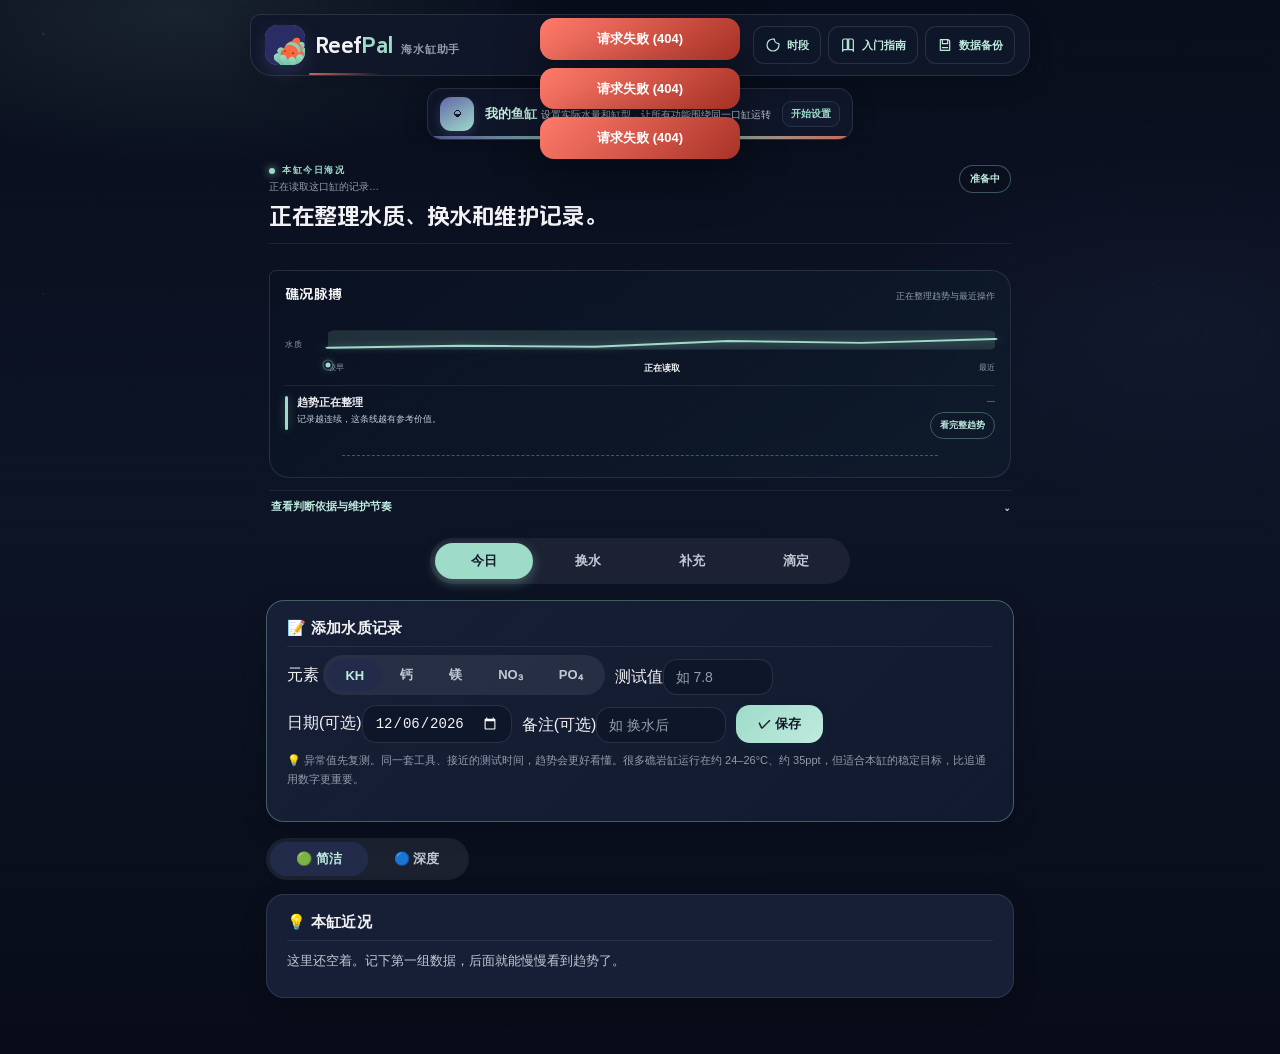
==== commit bd8e952b: "feat: 完善 ReefPal 品牌首页与礁况脉搏" ====
--- a/static/index.html
+++ b/static/index.html
@@ -4,7 +4,7 @@
 <meta charset="utf-8">
 <meta name="viewport" content="width=device-width, initial-scale=1, viewport-fit=cover">
 <title>海水缸助手 · ReefPal</title>
-<meta name="theme-color" content="#F4F8F7" id="themeColorMeta">
+<meta name="theme-color" content="#F4F5F7" id="themeColorMeta">
 <meta name="mobile-web-app-capable" content="yes">
 <meta name="apple-mobile-web-app-capable" content="yes">
 <meta name="apple-mobile-web-app-status-bar-style" content="black-translucent">
@@ -18,12 +18,13 @@
 (function () {
   try {
     var preference = localStorage.getItem('reefpal_theme') || 'system';
-    var systemDark = window.matchMedia && window.matchMedia('(prefers-color-scheme: dark)').matches;
-    var resolved = preference === 'dark' || (preference === 'system' && systemDark) ? 'dark' : 'light';
+    var hour = new Date().getHours();
+    var ambient = hour >= 6 && hour < 17 ? 'light' : (hour >= 17 && hour < 20 ? 'dusk' : 'dark');
+    var resolved = preference === 'system' ? ambient : (['light', 'dusk', 'dark'].indexOf(preference) >= 0 ? preference : ambient);
     document.documentElement.dataset.theme = resolved;
     document.documentElement.dataset.themePreference = preference;
     var themeMeta = document.getElementById('themeColorMeta');
-    if (themeMeta) themeMeta.setAttribute('content', resolved === 'dark' ? '#061820' : '#F4F8F7');
+    if (themeMeta) themeMeta.setAttribute('content', resolved === 'dark' ? '#090E1C' : (resolved === 'dusk' ? '#D9B3AD' : '#F4F5F7'));
   } catch (e) {
     document.documentElement.dataset.theme = 'light';
     document.documentElement.dataset.themePreference = 'system';
@@ -31,35 +32,46 @@
 })();
 </script>
 <style>
+  @font-face {
+    font-family: "ReefPal Display";
+    src: url("/static/fonts/ReefPalDisplay.ttf") format("truetype");
+    font-style: normal;
+    font-weight: 700;
+    font-display: swap;
+  }
   :root {
     /* ── 阳光潮池：先建立语义层，旧组件逐步映射到这里 ── */
-    --bg-canvas: #f4f8f7;
-    --bg-elevated: #fcfefd;
-    --surface-primary: #fcfefd;
-    --surface-secondary: #eef6f3;
-    --surface-muted: #e7f1ee;
-    --text-primary: #123b47;
-    --text-secondary: #4d6c72;
-    --text-tertiary: #789197;
-    --brand-primary: #0b7180;
-    --brand-secondary: #125160;
+    --bg-canvas: #f4f5f7;
+    --bg-elevated: #fffdf9;
+    --surface-primary: #fffdf9;
+    --surface-secondary: #f0f2f4;
+    --surface-muted: #e8ecee;
+    --text-primary: #293449;
+    --text-secondary: #596579;
+    --text-tertiary: #818b9a;
+    --brand-primary: #4b4f88;
+    --brand-secondary: #353867;
+    --brand-coral: #f27661;
+    --brand-violet: #565a96;
+    --brand-mint: #9edbc9;
+    --brand-cream: #f6e8cf;
     --signal-ok: #2b8a68;
     --signal-watch: #d99a35;
     --signal-risk: #d95f50;
     --signal-info: #4784a7;
-    --border-subtle: #dce9e5;
-    --border-strong-token: #a9ccc5;
-    --focus-ring: rgba(11,113,128,.2);
-    --chart-grid: rgba(18,59,71,.11);
+    --border-subtle: #dee2e8;
+    --border-strong-token: #b8bfd0;
+    --focus-ring: rgba(75,79,136,.22);
+    --chart-grid: rgba(41,52,73,.1);
     --chart-reference: rgba(43,138,104,.1);
-    --bg-gradient-mid: #edf5f2;
-    --bg-gradient-end: #e8f1ef;
+    --bg-gradient-mid: #eef1f3;
+    --bg-gradient-end: #e8edf0;
     --surface-input: #ffffff;
     --surface-raised: #ffffff;
-    --surface-soft: #f6fafb;
-    --surface-hover: #eef6f8;
-    --surface-glass: rgba(252,254,253,.76);
-    --surface-glass-strong: rgba(252,254,253,.96);
+    --surface-soft: #f7f7f8;
+    --surface-hover: #edf1f4;
+    --surface-glass: rgba(255,253,249,.78);
+    --surface-glass-strong: rgba(255,253,249,.96);
     --surface-note: #fff8ec;
     --surface-risk: #fdf2f2;
     --text-on-brand: #ffffff;
@@ -68,7 +80,7 @@
     --chart-axis: #5c7a8c;
     --chart-axis-line: #b7cbd5;
     --chart-tooltip: #ffffff;
-    --chart-blue: #0a6ea8;
+    --chart-blue: #4b4f88;
     --chart-orange: #c0560e;
     --chart-green: #2e8b57;
     --chart-violet: #7b1fa2;
@@ -77,18 +89,18 @@
     /* ── 兼容现有组件命名；完成拆分前保持单一颜色来源 ── */
     --ocean: var(--brand-primary);
     --ocean-deep: var(--brand-secondary);
-    --ocean-soft: #d9ece7;
-    --accent: #e36f5c;
+    --ocean-soft: #e1f2ec;
+    --accent: var(--brand-coral);
     --ink: var(--text-primary);
     --ink-soft: var(--text-secondary);
     --ink-faint: var(--text-tertiary);
     --card: var(--surface-primary);
     --bg-a: var(--bg-canvas);
-    --bg-b: #eaf3f0;
+    --bg-b: #eceff2;
     --surface-2: var(--surface-secondary);
     --border: var(--border-subtle);
     --border-strong: var(--border-strong-token);
-    --border-light: #edf4f1;
+    --border-light: #eef0f4;
     --ok: var(--signal-ok);
     --ok-bg: #d7f0e0;
     --warn: var(--signal-watch);
@@ -98,8 +110,8 @@
     --info: var(--signal-info);
 
     /* ── 阴影（更深更有层次） ── */
-    --shadow: 0 4px 20px rgba(10,44,66,.06);
-    --shadow-lg: 0 12px 36px rgba(10,44,66,.13);
+    --shadow: 0 4px 20px rgba(44,48,86,.07);
+    --shadow-lg: 0 12px 36px rgba(39,43,77,.14);
     --ring: var(--focus-ring);
 
     /* ── 圆角 ── */
@@ -116,57 +128,101 @@
     --space-5: 20px;
   }
   html[data-theme="light"] { color-scheme: light; }
+  html[data-theme="dusk"] {
+    color-scheme: light;
+    --bg-canvas: #e4dfe7;
+    --bg-elevated: #fff9f3;
+    --surface-primary: #fff9f3;
+    --surface-secondary: #f2e8e8;
+    --surface-muted: #e9dfe5;
+    --text-primary: #35364d;
+    --text-secondary: #686174;
+    --text-tertiary: #918698;
+    --brand-primary: #5a5e99;
+    --brand-secondary: #3c406f;
+    --brand-coral: #e96f59;
+    --brand-violet: #716fa8;
+    --brand-mint: #8bcfc5;
+    --brand-cream: #f7dfbd;
+    --border-subtle: #e3d8df;
+    --border-strong-token: #c8b9c8;
+    --focus-ring: rgba(90,94,153,.24);
+    --chart-grid: rgba(53,54,77,.1);
+    --chart-reference: rgba(139,207,197,.16);
+    --bg-gradient-mid: #dfd7e1;
+    --bg-gradient-end: #d4dce5;
+    --surface-soft: #faf3f1;
+    --surface-hover: #f1e8ed;
+    --surface-glass: rgba(255,249,243,.8);
+    --surface-glass-strong: rgba(255,249,243,.95);
+    --surface-note: #fff2df;
+    --chart-axis: #746b7d;
+    --chart-axis-line: #c9bdc9;
+    --chart-tooltip: #fff9f3;
+    --chart-blue: #5a5e99;
+    --chart-violet: #716fa8;
+    --ocean-soft: #dff1ec;
+    --accent: var(--brand-coral);
+    --bg-b: #ddd9e3;
+    --border-light: #eee6ea;
+    --shadow: 0 5px 22px rgba(64,55,83,.08);
+    --shadow-lg: 0 15px 42px rgba(55,48,78,.17);
+  }
   html[data-theme="dark"] {
     color-scheme: dark;
-    --bg-canvas: #061820;
-    --bg-elevated: #0b2731;
-    --surface-primary: #103642;
-    --surface-secondary: #0b2731;
-    --surface-muted: #12303a;
-    --text-primary: #e7f2f2;
-    --text-secondary: #b7cbce;
-    --text-tertiary: #91aeb3;
-    --brand-primary: #4fd2c5;
-    --brand-secondary: #8be5dc;
-    --signal-ok: #4fd2c5;
+    --bg-canvas: #090e1c;
+    --bg-elevated: #11182b;
+    --surface-primary: #161f35;
+    --surface-secondary: #111a2e;
+    --surface-muted: #19243b;
+    --text-primary: #f2f2f5;
+    --text-secondary: #c2c9d4;
+    --text-tertiary: #929dab;
+    --brand-primary: #9edbc9;
+    --brand-secondary: #c0ebde;
+    --brand-coral: #ff8069;
+    --brand-violet: #6569aa;
+    --brand-mint: #9edbc9;
+    --brand-cream: #f6e8cf;
+    --signal-ok: #77cfb2;
     --signal-watch: #f1b75b;
     --signal-risk: #ff7b6b;
     --signal-info: #63afff;
-    --border-subtle: rgba(150,196,200,.15);
-    --border-strong-token: rgba(108,210,202,.34);
-    --focus-ring: rgba(79,210,197,.26);
-    --chart-grid: rgba(196,224,226,.1);
-    --chart-reference: rgba(79,210,197,.1);
-    --bg-gradient-mid: #081f28;
-    --bg-gradient-end: #041319;
-    --surface-input: #071f28;
-    --surface-raised: #123d49;
-    --surface-soft: #0d2d37;
-    --surface-hover: #123c47;
-    --surface-glass: rgba(11,39,49,.9);
-    --surface-glass-strong: rgba(8,30,38,.97);
+    --border-subtle: rgba(181,192,218,.15);
+    --border-strong-token: rgba(158,219,201,.34);
+    --focus-ring: rgba(158,219,201,.28);
+    --chart-grid: rgba(209,215,229,.1);
+    --chart-reference: rgba(158,219,201,.11);
+    --bg-gradient-mid: #0d1426;
+    --bg-gradient-end: #080c18;
+    --surface-input: #0e1729;
+    --surface-raised: #222c4a;
+    --surface-soft: #151e34;
+    --surface-hover: #1d2844;
+    --surface-glass: rgba(17,24,43,.9);
+    --surface-glass-strong: rgba(12,18,34,.97);
     --surface-note: rgba(241,183,91,.1);
     --surface-risk: rgba(255,123,107,.1);
-    --text-on-brand: #032126;
+    --text-on-brand: #15182b;
     --text-on-risk: #2b0b08;
     --overlay: rgba(1,10,14,.74);
-    --chart-axis: #91aeb3;
-    --chart-axis-line: rgba(145,174,179,.35);
-    --chart-tooltip: #103642;
-    --chart-blue: #63afff;
+    --chart-axis: #9aa5b7;
+    --chart-axis-line: rgba(154,165,183,.35);
+    --chart-tooltip: #161f35;
+    --chart-blue: #9298e4;
     --chart-orange: #f1b75b;
-    --chart-green: #4fd2c5;
+    --chart-green: #9edbc9;
     --chart-violet: #c49cff;
     --chart-red: #ff7b6b;
-    --ocean-soft: rgba(79,210,197,.12);
-    --accent: #ff8b79;
-    --bg-b: #081f28;
-    --border-light: rgba(196,224,226,.09);
-    --ok-bg: rgba(79,210,197,.13);
+    --ocean-soft: rgba(158,219,201,.13);
+    --accent: var(--brand-coral);
+    --bg-b: #0d1426;
+    --border-light: rgba(209,215,229,.09);
+    --ok-bg: rgba(119,207,178,.13);
     --warn-bg: rgba(241,183,91,.13);
     --danger-bg: rgba(255,123,107,.13);
-    --shadow: 0 7px 24px rgba(0,8,12,.16);
-    --shadow-lg: 0 18px 48px rgba(0,6,10,.34);
+    --shadow: 0 7px 24px rgba(1,3,11,.2);
+    --shadow-lg: 0 18px 48px rgba(1,3,11,.4);
   }
   * { box-sizing: border-box; margin: 0; padding: 0; }
   html { -webkit-text-size-adjust: 100%; }
@@ -202,20 +258,32 @@
     color: var(--ink); min-height: 100vh; padding-bottom: 40px;
   }
   body::before { content: ''; position: fixed; inset: 0; z-index: -1; pointer-events: none; opacity: .42;
-    background-image: repeating-linear-gradient(112deg, transparent 0 42px, rgba(11,113,128,.025) 43px 44px, transparent 45px 82px);
+    background-image: repeating-linear-gradient(112deg, transparent 0 42px, rgba(75,79,136,.026) 43px 44px, transparent 45px 82px);
     mask-image: linear-gradient(to bottom, #000, transparent 72%); }
+  html[data-theme="dusk"] body {
+    background:
+      radial-gradient(ellipse 46% 18% at 82% 2%,rgba(255,184,112,.34),transparent 74%),
+      radial-gradient(ellipse 42% 24% at 8% 18%,rgba(105,105,171,.18),transparent 76%),
+      linear-gradient(180deg,#cdd7e9 0%,#dfcddd 20%,#efb59d 35%,#f5cfaa 42%,#d9dce6 56%,#cbd9e0 100%);
+    background-attachment: fixed;
+  }
+  html[data-theme="dusk"] body::before { opacity: .34;
+    background-image:
+      repeating-radial-gradient(ellipse at 76% -8%,transparent 0 28px,rgba(255,249,239,.17) 29px 31px,transparent 32px 61px),
+      repeating-linear-gradient(112deg,transparent 0 52px,rgba(90,94,153,.025) 53px 54px,transparent 55px 102px);
+  }
   html[data-theme="dark"] body {
     background:
-      radial-gradient(ellipse 42% 20% at 14% 1%, rgba(79,210,197,.09), transparent 72%),
-      radial-gradient(ellipse 34% 22% at 92% 31%, rgba(99,175,255,.055), transparent 76%),
+      radial-gradient(ellipse 42% 20% at 14% 1%, rgba(158,219,201,.1), transparent 72%),
+      radial-gradient(ellipse 34% 22% at 92% 31%, rgba(101,105,170,.07), transparent 76%),
       linear-gradient(180deg,var(--bg-canvas) 0%,var(--bg-gradient-mid) 48%,var(--bg-gradient-end) 100%);
   }
   html[data-theme="dark"] body::before { opacity: .58;
     background-image:
-      radial-gradient(circle at 14% 13%, rgba(79,210,197,.22) 0 1px, transparent 1.6px),
-      radial-gradient(circle at 81% 21%, rgba(99,175,255,.16) 0 1px, transparent 1.7px),
-      radial-gradient(circle at 68% 73%, rgba(79,210,197,.12) 0 1px, transparent 1.6px),
-      repeating-linear-gradient(112deg,transparent 0 54px,rgba(79,210,197,.018) 55px 56px,transparent 57px 106px);
+      radial-gradient(circle at 14% 13%, rgba(158,219,201,.2) 0 1px, transparent 1.6px),
+      radial-gradient(circle at 81% 21%, rgba(101,105,170,.16) 0 1px, transparent 1.7px),
+      radial-gradient(circle at 68% 73%, rgba(158,219,201,.12) 0 1px, transparent 1.6px),
+      repeating-linear-gradient(112deg,transparent 0 54px,rgba(158,219,201,.018) 55px 56px,transparent 57px 106px);
     background-size: 310px 260px, 370px 330px, 430px 390px, auto;
   }
   ::selection { background: var(--ring); }
@@ -223,22 +291,23 @@
   /* 旧版漂浮水滴与大波浪已退出主视觉，背景改由低对比焦散承担。 */
   .deco-drops, .wave-top { display: none; }
 
-  /* ─── 紧凑应用栏：品牌和低频工具共用一行 ─── */
+  /* ─── ReefPal 应用栏：D4 负责识别，工具保持克制 ─── */
   .app-header { position: relative; z-index: 3; max-width: 780px; min-height: 62px; margin: 14px auto 12px;
     padding: 8px 14px; display: flex; align-items: center; justify-content: space-between; gap: 14px;
-    border: 1px solid rgba(11,113,128,.1); border-radius: 18px; background: var(--surface-glass);
-    box-shadow: 0 8px 26px rgba(18,59,71,.05); backdrop-filter: blur(16px); }
+    border: 1px solid color-mix(in srgb,var(--brand-primary) 15%,var(--border)); border-radius: 10px 22px 22px 22px;
+    background: linear-gradient(112deg,color-mix(in srgb,var(--surface-glass-strong) 94%,var(--brand-violet) 6%),var(--surface-glass));
+    box-shadow: 0 10px 30px rgba(18,59,71,.07); backdrop-filter: blur(16px); }
+  .app-header::after { content: ''; position: absolute; left: 58px; bottom: 0; width: 72px; height: 2px;
+    border-radius: 2px; background: linear-gradient(90deg,var(--brand-coral),transparent); opacity: .78; }
   .brand { min-width: 0; text-align: left; margin: 0; position: relative; z-index: 2; }
   .brand .logo { display: flex; align-items: center; gap: 10px; color: var(--ocean-deep); letter-spacing: .3px; }
-  .brand .logo .mark { position: relative; width: 38px; height: 38px; flex: 0 0 38px; border-radius: 12px;
-    background: linear-gradient(145deg, var(--ocean) 0%, var(--ocean-deep) 100%); display: inline-flex;
-    align-items: center; justify-content: center; box-shadow: 0 5px 14px rgba(18,81,96,.2), inset 0 1px 0 rgba(255,255,255,.18); }
-  .brand .logo .mark::after { content: ''; position: absolute; right: -3px; bottom: -3px; width: 9px; height: 9px;
-    border: 2px solid var(--surface-primary); border-radius: 50%; background: #53bcb1; }
+  .brand .logo .mark { position: relative; width: 40px; height: 40px; flex: 0 0 40px; overflow: hidden; border-radius: 13px;
+    background: var(--brand-violet); box-shadow: 0 7px 18px color-mix(in srgb,var(--brand-violet) 27%,transparent),inset 0 0 0 1px rgba(255,255,255,.16); }
+  .brand .logo .mark img { display: block; width: 100%; height: 100%; object-fit: cover; }
   .brand-copy { display: flex; align-items: baseline; gap: 8px; min-width: 0; }
-  .brand .logo .brand-name { font-size: 22px; line-height: 1; font-weight: 850; color: var(--ocean-deep); letter-spacing: .4px; }
+  .brand .logo .brand-name { font-family: "ReefPal Display","Arial Narrow",sans-serif; font-size: 23px; line-height: 1; font-weight: 700; color: var(--ink); letter-spacing: -.7px; }
+  .brand .logo .brand-name .brand-pal { color: var(--brand-primary); }
   .brand .logo .brand-sub { font-size: 11px; color: var(--ink-faint); font-weight: 650; letter-spacing: .8px; padding: 0; white-space: nowrap; }
-  .brand .tagline { margin: 4px 0 0 48px; font-size: 8.5px; color: var(--ink-faint); letter-spacing: 1.6px; }
 
   /* ─── 容器 ─── */
   .wrap { max-width: 780px; margin: 0 auto; padding: 0 16px; }
@@ -247,7 +316,7 @@
 
   /* ─── 估算器 ─── */
   .estimator { background: var(--card); border-radius: var(--radius); padding: 20px; box-shadow: var(--shadow);
-    border: 1px solid rgba(10,110,168,.12); margin-bottom: 16px; }
+    border: 1px solid color-mix(in srgb,var(--brand-primary) 14%,var(--border)); margin-bottom: 16px; }
   .est-title { font-size: 15px; font-weight: 700; color: var(--ink); margin-bottom: 14px; display: flex; align-items: center; gap: 8px; }
   .est-row { display: flex; align-items: center; gap: 8px; margin-bottom: 12px; flex-wrap: wrap; font-size: 13px; }
   .est-row label { width: 110px; color: var(--ink-soft); font-weight: 600; }
@@ -261,7 +330,7 @@
   .est-result .big { font-size: 20px; font-weight: 800; color: var(--ocean-deep); }
   .est-actions { display: flex; gap: 10px; margin-bottom: 8px; }
   .est-actions button { padding: 10px 20px; border-radius: var(--radius-sm); cursor: pointer; font-size: 13px; font-weight: 600; border: none; transition: all .15s; }
-  .est-actions button:first-child { background: var(--ocean); color: var(--text-on-brand); box-shadow: 0 4px 12px rgba(10,110,168,.3); }
+  .est-actions button:first-child { background: var(--ocean); color: var(--text-on-brand); box-shadow: 0 4px 12px color-mix(in srgb,var(--brand-primary) 34%,transparent); }
   .est-actions button:first-child:hover { background: var(--ocean-deep); }
   .est-actions button:last-child { background: var(--surface-soft); color: var(--ink-soft); }
   .est-note { font-size: 11px; color: var(--ink-faint); line-height: 1.6; }
@@ -274,7 +343,7 @@
     border-radius: var(--radius-pill); cursor: pointer; font-size: 13px; font-weight: 600; transition: all .2s;
   }
   .tab-btn .tb-ico { display: none; } /* 桌面端隐藏独立图标，保持原横排 */
-  .tab-btn.active { background: var(--ocean); color: var(--text-on-brand); box-shadow: 0 4px 12px rgba(10,110,168,.35); font-weight: 700; }
+  .tab-btn.active { background: var(--ocean); color: var(--text-on-brand); box-shadow: 0 4px 12px color-mix(in srgb,var(--brand-primary) 34%,transparent); font-weight: 700; }
   .panel { display: none; }
   .panel.active { display: block; } /* 无默认动画，避免切换后重播闪烁 */
   .panel.slide-in-right { animation: slideRight .32s cubic-bezier(.25,.8,.35,1) both; }
@@ -329,7 +398,7 @@
   .calc-row .conc-in::placeholder { font-size: 11.5px; color: #a7bfd0; }
   .calc-row .add-in { width: 190px; text-align: left; font-weight: 500; font-size: 13px; }
   .calc-row .result {
-    background: linear-gradient(135deg, #e4f1fa, var(--border-strong)); border: 1.5px solid var(--border-strong); border-radius: var(--radius-sm);
+    background: linear-gradient(135deg, var(--ocean-soft), color-mix(in srgb,var(--brand-violet) 12%,var(--surface-primary))); border: 1.5px solid var(--border-strong); border-radius: var(--radius-sm);
     font-weight: 800; color: var(--ocean-deep); width: 104px; padding: 9px 8px; text-align: center; font-size: 17px;
   }
   .calc-row .sat-hint { font-size: 10.5px; color: var(--ink-faint); align-self: center; padding-bottom: 8px; }
@@ -388,7 +457,7 @@
   .dose-row input[type=number]:focus { outline: none; border-color: var(--ocean); box-shadow: 0 0 0 3px var(--ring); }
   .dose-row .d-read { min-width: 86px; padding: 8px 10px; border-radius: var(--radius-xs); text-align: center; font-size: 14px; font-weight: 700;
     background: var(--surface-soft); border: 1.5px solid var(--border); color: var(--ink-soft); }
-  .dose-row .d-read.hot { background: linear-gradient(135deg, #e4f1fa, var(--border-strong)); border-color: var(--border-strong); color: var(--ocean-deep); font-size: 16px; }
+  .dose-row .d-read.hot { background: linear-gradient(135deg, var(--ocean-soft), color-mix(in srgb,var(--brand-violet) 12%,var(--surface-primary))); border-color: var(--border-strong); color: var(--ocean-deep); font-size: 16px; }
   .dose-row .arrow { color: var(--ink-faint); font-size: 12px; padding-bottom: 14px; }
 
   /* 通用表单控件 */
@@ -445,7 +514,7 @@
   .mix-ref .mr-tip b { color: var(--ocean); }
 
   .dose-result { margin-top: 12px; display: flex; align-items: center; justify-content: center; gap: 10px;
-    background: linear-gradient(135deg, #e4f1fa, var(--border-strong)); border-radius: var(--radius-sm); padding: 14px; }
+    background: linear-gradient(135deg, var(--ocean-soft), color-mix(in srgb,var(--brand-violet) 12%,var(--surface-primary))); border-radius: var(--radius-sm); padding: 14px; }
 
   /* 水质仪表盘 */
   .wq-card.empty-state { padding: 32px 20px; border: 1.5px dashed var(--border-strong); }
@@ -526,7 +595,7 @@
   /* 水滴装饰 */
   .deco-drops { position: fixed; inset: 0; pointer-events: none; z-index: 0; overflow: hidden; }
   .deco-drops span { position: absolute; border-radius: 50% 50% 50% 50% / 60% 60% 40% 40%;
-    background: radial-gradient(circle at 35% 35%, rgba(10,110,168,.16), rgba(10,110,168,.03));
+    background: radial-gradient(circle at 35% 35%, rgba(75,79,136,.16), rgba(75,79,136,.03));
     animation: floatDrop 14s ease-in-out infinite; }
   @keyframes floatDrop { 0%,100% { transform: translateY(0) rotate(0); } 50% { transform: translateY(-26px) rotate(8deg); } }
 
@@ -534,11 +603,10 @@
   @media (max-width: 560px) {
     .app-header { min-height: 56px; margin: 0 0 8px; padding: calc(7px + env(safe-area-inset-top)) 12px 7px;
       border-width: 0 0 1px; border-radius: 0; background: var(--surface-glass-strong); box-shadow: 0 5px 18px rgba(18,59,71,.04); }
+    .app-header::after { left: 54px; width: 58px; }
     .brand .logo .mark { width: 34px; height: 34px; flex-basis: 34px; border-radius: 11px; }
-    .brand .logo .mark svg { width: 23px; height: 23px; }
     .brand .logo .brand-name { font-size: 20px; }
     .brand .logo .brand-sub { display: none; }
-    .brand .tagline { margin-left: 44px; font-size: 7.5px; letter-spacing: 1px; white-space: nowrap; }
     .toolbar { gap: 5px; }
     .mini-btn { width: 38px; min-height: 38px; padding: 0; justify-content: center; border-radius: 12px; }
     .mini-btn .mini-label { position: absolute; width: 1px; height: 1px; padding: 0; margin: -1px; overflow: hidden; clip: rect(0,0,0,0); white-space: nowrap; border: 0; }
@@ -671,7 +739,6 @@
     #wqChart { height: 300px; margin: 0 -4px; width: calc(100% + 8px); }
   }
   @media (max-width: 400px) {
-    .brand .tagline { display: none; }
     .seg-btn { padding: 7px 12px; font-size: 12px; }
     .tab-btn { font-size: 11px; }
     .d-field .fl { font-size: 11px; }
@@ -713,7 +780,7 @@
   #connectionState.online { color: #16745e; }
   #connectionState.online::before { background: #169873; box-shadow: 0 0 0 4px rgba(22,152,115,.12); }
 
-  :where(button, [role="button"], input, select):focus-visible { outline: 3px solid rgba(10,110,168,.28); outline-offset: 2px; }
+  :where(button, [role="button"], input, select):focus-visible { outline: 3px solid var(--focus-ring); outline-offset: 2px; }
   @media (prefers-reduced-motion: reduce) {
     *, *::before, *::after { scroll-behavior: auto !important; animation-duration: .01ms !important;
       animation-iteration-count: 1 !important; transition-duration: .01ms !important; }
@@ -739,7 +806,7 @@
   .modal-actions { display: flex; gap: 10px; margin-top: 16px; }
   .modal-actions button { flex: 1; padding: 10px 0; border-radius: var(--radius-sm); font-size: 13px; font-weight: 700;
     border: none; cursor: pointer; transition: all .15s; }
-  .modal-actions .m-save { background: var(--ocean); color: var(--text-on-brand); box-shadow: 0 4px 12px rgba(10,110,168,.3); }
+  .modal-actions .m-save { background: var(--ocean); color: var(--text-on-brand); box-shadow: 0 4px 12px color-mix(in srgb,var(--brand-primary) 34%,transparent); }
   .modal-actions .m-save:hover { background: var(--ocean-deep); }
   .modal-actions .m-cancel { background: var(--surface-soft); color: var(--ink-soft); }
   .modal-actions .m-cancel:hover { background: var(--surface-hover); }
@@ -776,14 +843,14 @@
   /* ─── 我的鱼缸：一条持续存在的缸体上下文 ─── */
   .tank-identity { position: relative; overflow: hidden; display: flex; align-items: center; gap: 11px;
     max-width: 780px; min-height: 50px; margin: 0 auto 12px; padding: 8px 12px; border-radius: 15px;
-    border: 1px solid rgba(11,113,128,.14); background: var(--surface-glass);
+    border: 1px solid color-mix(in srgb,var(--brand-primary) 14%,var(--border)); background: var(--surface-glass);
     box-shadow: 0 4px 16px rgba(18,59,71,.04); cursor: pointer; text-align: left; }
   .tank-identity::after { content: ''; position: absolute; left: 0; right: 0; bottom: 0; height: 3px;
-    background: linear-gradient(90deg,var(--ocean-deep),var(--ocean),#53bcb1,var(--accent)); opacity: .78; }
+    background: linear-gradient(90deg,var(--brand-violet),var(--brand-primary),var(--brand-mint),var(--brand-coral)); opacity: .78; }
   .tank-identity:hover { border-color: var(--border-strong); box-shadow: var(--shadow); }
   .tank-avatar { width: 34px; height: 34px; flex: 0 0 34px; border-radius: 11px;
     display: grid; place-items: center; color: var(--text-on-brand); font-size: 16px;
-    background: linear-gradient(150deg,var(--ocean),var(--ocean-deep)); box-shadow: 0 4px 10px rgba(18,81,96,.18); }
+    background: linear-gradient(150deg,var(--brand-violet),var(--brand-primary)); box-shadow: 0 4px 10px color-mix(in srgb,var(--brand-violet) 28%,transparent); }
   .tank-identity-main { min-width: 0; flex: 1; }
   .tank-identity-name { font-size: 13px; font-weight: 800; color: var(--ocean-deep); white-space: nowrap; overflow: hidden; text-overflow: ellipsis; }
   .tank-identity-meta { margin-top: 2px; font-size: 10px; color: var(--ink-soft); line-height: 1.4; white-space: nowrap; overflow: hidden; text-overflow: ellipsis; }
@@ -795,7 +862,7 @@
   .tank-setup-sub { color: var(--ink-soft); font-size: 12px; line-height: 1.7; margin-bottom: 18px; }
   .tank-setup-flow { position: relative; padding-left: 18px; }
   .tank-setup-flow::before { content: ''; position: absolute; left: 3px; top: 7px; bottom: 7px; width: 3px;
-    border-radius: 5px; background: linear-gradient(180deg,var(--ocean),#52b8c2,#0a8f6e); }
+    border-radius: 5px; background: linear-gradient(180deg,var(--brand-violet),var(--brand-primary),var(--brand-mint)); }
   .tank-step { position: relative; margin-bottom: 16px; }
   .tank-step::before { content: ''; position: absolute; left: -20px; top: 5px; width: 7px; height: 7px;
     border: 3px solid var(--surface-primary); border-radius: 50%; background: var(--ocean); box-shadow: 0 0 0 1px var(--border-strong); }
@@ -869,53 +936,90 @@
     .estimator-modal-box .est-dim-inputs { width: 100%; }
   }
 
-  /* ─── 本缸今日状态：结论在前，依据与节奏按需展开 ─── */
-  .today-board { position: relative; overflow: hidden; margin: 0 0 14px; border: 1px solid rgba(15,95,134,.18);
-    border-radius: 20px; background: linear-gradient(145deg,var(--surface-primary) 0%,#f4faf8 68%,var(--surface-secondary) 100%);
-    box-shadow: 0 8px 28px rgba(18,59,71,.07); }
-  .today-board::before { content: ''; position: absolute; inset: 0 auto 0 0; width: 4px; background: var(--ocean); }
-  .today-board.tone-ok::before { background: var(--ok); }
-  .today-board.tone-warn::before { background: var(--warn); }
-  .today-board.tone-danger::before { background: var(--danger); }
-  .today-main { padding: 17px 18px 15px 20px; }
-  .today-head { display: flex; align-items: flex-start; justify-content: space-between; gap: 14px; }
-  .today-eyebrow { font-size: 10px; font-weight: 800; letter-spacing: 1.4px; color: var(--ocean); }
+  /* ─── 今日主任务：结论是标题，第一项动作负责接棒 ─── */
+  .today-board { position: relative; overflow: visible; margin: 2px 0 14px; border: 0; border-radius: 0;
+    background: transparent; box-shadow: none; isolation: isolate; }
+  .today-board::before { display: none; }
+  .today-main { padding: 12px 3px 10px; }
+  .today-head { display: flex; align-items: center; justify-content: space-between; gap: 14px; }
+  .today-eyebrow { display: flex; align-items: center; gap: 7px; font-size: 9px; font-weight: 800; letter-spacing: 1.5px; color: var(--ocean); }
+  .today-eyebrow::before { content: ''; width: 6px; height: 6px; border-radius: 50%; background: currentColor; box-shadow: 0 0 9px currentColor; }
   .today-date { margin-top: 3px; color: var(--ink-faint); font-size: 10px; }
-  .today-status { flex: 0 0 auto; padding: 7px 11px; border: 1px solid var(--border-strong); border-radius: 999px;
-    background: var(--surface-glass); color: var(--ocean-deep); font-size: 11px; font-weight: 800; }
+  .today-status { flex: 0 0 auto; padding: 6px 10px; border: 1px solid var(--border-strong); border-radius: 999px;
+    background: var(--surface-glass); color: var(--ocean-deep); font-size: 10px; font-weight: 800; }
   .tone-ok .today-status { color: #176b4a; border-color: rgba(46,139,87,.28); background: rgba(215,240,224,.7); }
   .tone-warn .today-status { color: #9a5719; border-color: rgba(217,130,43,.3); background: rgba(253,240,221,.76); }
   .tone-danger .today-status { color: #9f3025; border-color: rgba(192,57,43,.28); background: rgba(253,232,229,.76); }
-  .today-tide { position: relative; height: 5px; margin: 14px 0 12px; border-radius: 99px;
-    overflow: visible; background: linear-gradient(90deg,#cddce4 0 20%,#9fcbbb 20% 62%,#edc694 62% 82%,#e5a39b 82%); }
-  .today-tide::after { content: ''; position: absolute; inset: -2px 0; border-radius: inherit; pointer-events: none;
-    background: linear-gradient(105deg,transparent 20%,rgba(255,255,255,.62) 46%,transparent 68%); opacity: .38;
-    transform: translateX(-70%); animation: reefPulseSweep 8s ease-in-out infinite; }
-  @keyframes reefPulseSweep { 0%,58% { transform: translateX(-70%); } 82%,100% { transform: translateX(70%); } }
-  .today-tide-marker { position: absolute; top: 50%; left: 12%; width: 13px; height: 13px; border: 3px solid #fff;
-    border-radius: 50%; background: var(--ink-faint); box-shadow: 0 2px 7px rgba(18,48,68,.22); transform: translate(-50%,-50%); transition: left .35s ease; }
-  .tone-ok .today-tide-marker { left: 42%; background: var(--ok); }
-  .tone-warn .today-tide-marker { left: 72%; background: var(--warn); }
-  .tone-danger .today-tide-marker { left: 91%; background: var(--danger); }
-  .today-summary { max-width: 660px; color: var(--ink); font-size: 14px; font-weight: 700; line-height: 1.65; }
-  .today-metrics { display: grid; grid-template-columns: repeat(3,minmax(0,1fr)); gap: 8px; margin-top: 13px; }
-  .today-metric { min-width: 0; padding: 9px 10px; border: 1px solid rgba(15,95,134,.1); border-radius: 12px; background: var(--surface-glass); }
-  .today-metric-label { display: block; color: var(--ink-faint); font-size: 9.5px; }
-  .today-metric-value { display: block; margin-top: 3px; color: var(--ocean-deep); font-size: 11.5px; font-weight: 800;
+  .today-pulse { margin-top: 17px; padding: 14px 15px 13px; border: 1px solid var(--border-light);
+    border-radius: 7px 20px 20px 20px; background: linear-gradient(145deg,color-mix(in srgb,var(--surface-glass) 88%,var(--brand-mint) 12%),var(--surface-glass)); }
+  .today-pulse-head { display: flex; align-items: baseline; justify-content: space-between; gap: 12px; }
+  .today-pulse-head strong { font-family: "ReefPal Display",var(--font-ui,sans-serif); color: var(--ink); font-size: 14px; letter-spacing: .03em; }
+  .today-pulse-head small { color: var(--ink-faint); font-size: 8.5px; text-align: right; }
+  .today-pulse-water { display: grid; grid-template-columns: 34px minmax(0,1fr); align-items: center; gap: 9px; margin-top: 10px; }
+  .today-pulse-axis { color: var(--ink-faint); font-size: 8px; letter-spacing: .08em; }
+  .today-pulse-chart { min-width: 0; }
+  .today-pulse-chart-plot { position: relative; }
+  .today-pulse-chart svg { display: block; width: 100%; height: 52px; overflow: visible; }
+  .today-pulse-band { fill: color-mix(in srgb,var(--brand-mint) 15%,transparent); }
+  .today-pulse-line { fill: none; stroke: var(--ocean); stroke-width: 2; stroke-linecap: round; stroke-linejoin: round;
+    filter: drop-shadow(0 0 4px color-mix(in srgb,var(--ocean) 35%,transparent)); }
+  .today-pulse-dot { position: absolute; z-index: 1; width: 9px; height: 9px; border: 2px solid var(--surface-primary);
+    border-radius: 50%; background: var(--ocean); box-shadow: 0 0 0 1px color-mix(in srgb,var(--ocean) 36%,transparent),0 0 8px color-mix(in srgb,var(--ocean) 28%,transparent);
+    transform: translate(-50%,-50%); pointer-events: none; }
+  .today-pulse-chart-foot { display: flex; justify-content: space-between; margin-top: -3px; color: var(--ink-faint); font-size: 8px; }
+  .today-pulse-chart-foot strong { color: var(--ink); font-size: 9px; font-weight: 800; }
+  .today-pulse-focus { display: grid; grid-template-columns: 3px minmax(0,1fr) auto; gap: 9px; align-items: start;
+    margin-top: 10px; padding-top: 10px; border-top: 1px solid var(--border-light); }
+  .today-pulse-focus::before { content: ''; width: 3px; height: 34px; border-radius: 3px; background: var(--ocean);
+    box-shadow: 0 0 8px color-mix(in srgb,var(--ocean) 36%,transparent); }
+  .today-pulse-focus strong { display: block; color: var(--ink); font-size: 10.5px; }
+  .today-pulse-focus p { margin: 3px 0 0; color: var(--ink-soft); font-size: 9px; line-height: 1.5;
+    overflow: hidden; display: -webkit-box; -webkit-line-clamp: 2; -webkit-box-orient: vertical; }
+  .today-pulse-focus-side { display: grid; justify-items: end; gap: 7px; }
+  .today-pulse-focus time { color: var(--ink-faint); font-size: 8px; white-space: nowrap; }
+  .today-pulse-deep { min-height: 27px; padding: 5px 9px; border: 1px solid var(--border-strong); border-radius: 999px;
+    background: transparent; color: var(--ocean-deep); cursor: pointer; font-size: 8.5px; font-weight: 800; white-space: nowrap; }
+  .today-pulse-deep:hover { background: var(--surface-hover); }
+  .today-pulse-deep:focus-visible { outline: 3px solid var(--ring); outline-offset: 2px; }
+  .today-pulse-events { position: relative; display: grid; grid-template-columns: repeat(3,minmax(0,1fr)); gap: 9px; margin-top: 12px; padding-top: 13px; }
+  .today-pulse-events::before { content: ''; position: absolute; left: 8%; right: 8%; top: 4px; border-top: 1px dashed var(--border-strong); }
+  .today-pulse-event { position: relative; min-width: 0; padding-top: 2px; }
+  .today-pulse-event::before { content: ''; position: absolute; left: 2px; top: -13px; width: 7px; height: 7px; border: 2px solid var(--surface-primary);
+    border-radius: 50%; background: var(--brand-coral); box-shadow: 0 0 0 1px color-mix(in srgb,var(--brand-coral) 55%,transparent); }
+  .today-pulse-event.kind-water::before { background: var(--ocean); box-shadow: 0 0 0 1px color-mix(in srgb,var(--ocean) 55%,transparent); }
+  .today-pulse-event.kind-dosing::before { background: var(--brand-violet); box-shadow: 0 0 0 1px color-mix(in srgb,var(--brand-violet) 55%,transparent); }
+  .today-pulse-event strong { display: block; overflow: hidden; color: var(--ink); font-size: 8.5px; text-overflow: ellipsis; white-space: nowrap; }
+  .today-pulse-event span { display: block; margin-top: 2px; color: var(--ink-faint); font-size: 8px; }
+  .today-summary { max-width: 620px; margin-top: 7px; color: var(--ink); font-family: "ReefPal Display",var(--font-ui,sans-serif); font-size: clamp(18px,2.5vw,23px); font-weight: 700; line-height: 1.32; letter-spacing: -.02em; }
+  .today-metrics { display: grid; grid-template-columns: repeat(3,minmax(0,1fr)); gap: 0; margin-top: 12px; padding: 9px 0 0; border-top: 1px solid var(--border-light); }
+  .today-metric { min-width: 0; padding: 0 12px; border-left: 1px solid var(--border-light); }
+  .today-metric:first-child { padding-left: 0; border-left: 0; }
+  .today-metric-label { display: block; color: var(--ink-faint); font-size: 8.5px; letter-spacing: .04em; }
+  .today-metric-value { display: block; margin-top: 4px; color: var(--ink); font-size: 11px; font-weight: 750;
     white-space: nowrap; overflow: hidden; text-overflow: ellipsis; }
-  .today-actions { margin-top: 13px; }
-  .today-actions-title { display: flex; align-items: baseline; gap: 7px; margin-bottom: 7px; font-size: 11px; font-weight: 800; color: var(--ink); }
+  .today-actions { margin-top: 17px; }
+  .today-actions-title { display: flex; align-items: baseline; gap: 7px; margin-bottom: 8px; font-size: 11px; font-weight: 800; color: var(--ink); }
   .today-actions-title small { color: var(--ink-faint); font-size: 9.5px; font-weight: 500; }
   .today-action-list { display: grid; gap: 6px; }
   .today-action { display: grid; grid-template-columns: 32px minmax(0,1fr) auto; align-items: center; gap: 9px;
     padding: 9px 10px; border: 1px solid var(--border-light); border-radius: 13px; background: var(--surface-input); }
-  .today-action.is-primary { border-color: var(--border-strong); background: linear-gradient(135deg,var(--surface-input),var(--ocean-soft));
-    box-shadow: inset 3px 0 0 var(--ocean); }
-  .today-action.is-primary .today-action-icon { background: var(--ocean); color: var(--text-on-brand); }
+  .today-action.is-primary { position: relative; overflow: hidden; grid-template-columns: 42px minmax(0,1fr) auto; gap: 13px; min-height: 92px;
+    padding: 15px 15px; border-color: color-mix(in srgb,var(--brand-primary) 30%,var(--border)); border-radius: 7px 22px 22px 22px;
+    background: linear-gradient(125deg,color-mix(in srgb,var(--ocean-soft) 76%,var(--surface-input)),var(--surface-input) 62%);
+    box-shadow: 0 10px 25px color-mix(in srgb,var(--brand-primary) 10%,transparent); }
+  .today-action.is-primary::after { content: ''; position: absolute; right: -42px; top: -70px; width: 150px; height: 150px;
+    border: 1px solid color-mix(in srgb,var(--brand-coral) 22%,transparent); border-radius: 50%; pointer-events: none; }
+  .today-action.is-primary .today-action-icon { width: 42px; height: 42px; border-radius: 14px; background: var(--brand-violet); color: #fff;
+    box-shadow: 0 8px 18px color-mix(in srgb,var(--brand-violet) 22%,transparent); }
   .today-action.is-secondary { padding-top: 8px; padding-bottom: 8px; background: var(--surface-glass); }
   .today-action-icon { width: 32px; height: 32px; display: grid; place-items: center; border-radius: 10px;
     background: var(--ocean-soft); color: var(--ocean-deep); font-size: 14px; font-weight: 900; }
+  .today-action-kicker { margin-bottom: 5px; color: var(--brand-coral); font-size: 8px; font-weight: 850; letter-spacing: .12em; }
   .today-action-title { color: var(--ink); font-size: 11.5px; font-weight: 800; }
+  .is-primary .today-action-title { display: flex; align-items: baseline; gap: 8px; font-family: "ReefPal Display",var(--font-ui,sans-serif); font-size: 17px; line-height: 1.2; letter-spacing: -.015em; }
+  .is-primary .today-action-title time { color: var(--ink-faint); font-family: inherit; font-size: 9px; font-weight: 700; letter-spacing: 0; white-space: nowrap; }
+  .is-secondary .today-action-title time { color: var(--ink-faint); font-size: 9px; font-weight: 650; }
+  .is-secondary .today-action-title time::before { content: ' · '; }
   .today-action-reason { margin-top: 2px; color: var(--ink-faint); font-size: 9.5px; line-height: 1.45;
     overflow: hidden; display: -webkit-box; -webkit-line-clamp: 2; -webkit-box-orient: vertical; }
   .today-action-buttons { display: flex; gap: 5px; }
@@ -923,24 +1027,24 @@
   .today-small-btn { min-height: 34px; padding: 6px 9px; border: 1px solid var(--border-strong); border-radius: 10px;
     background: var(--surface-input); color: var(--ocean-deep); font-size: 10px; font-weight: 800; cursor: pointer; }
   .today-small-btn.primary { border-color: var(--ocean); background: var(--ocean); color: var(--text-on-brand); }
+  .is-primary .today-action-buttons { position: relative; z-index: 1; }
+  .is-primary .today-small-btn { min-height: 40px; padding: 8px 13px; border-radius: 12px; }
+  .today-queue { margin-top: 8px; border: 1px solid var(--border-light); border-radius: 13px; background: color-mix(in srgb,var(--surface-glass) 72%,transparent); }
+  .today-queue summary { min-height: 40px; display: flex; align-items: center; justify-content: space-between; gap: 12px; padding: 9px 11px;
+    color: var(--ink-soft); font-size: 10px; font-weight: 750; cursor: pointer; list-style: none; }
+  .today-queue summary::-webkit-details-marker { display: none; }
+  .today-queue summary span { color: var(--ink-faint); font-size: 9px; font-weight: 550; white-space: nowrap; overflow: hidden; text-overflow: ellipsis; }
+  .today-queue summary::after { content: '⌄'; flex: 0 0 auto; color: var(--ocean); transition: transform .2s ease; }
+  .today-queue[open] summary::after { transform: rotate(180deg); }
+  .today-queue-list { display: grid; gap: 6px; padding: 0 7px 7px; }
   .today-empty-action { padding: 10px 12px; border-radius: 12px; background: rgba(215,240,224,.48);
     color: #27694f; font-size: 11px; line-height: 1.55; }
-  .today-recent { margin-top: 12px; }
-  .today-recent-head { display: flex; align-items: baseline; gap: 7px; margin-bottom: 7px; color: var(--ink); font-size: 10.5px; font-weight: 800; }
-  .today-recent-head small { color: var(--ink-faint); font-size: 9px; font-weight: 500; }
-  .today-recent-list { display: grid; grid-template-columns: repeat(3,minmax(0,1fr)); gap: 6px; }
-  .today-recent-item { min-width: 0; display: grid; grid-template-columns: 28px minmax(0,1fr); align-items: center; gap: 8px;
-    padding: 8px 9px; border: 1px solid var(--border-light); border-radius: 11px; background: var(--surface-glass); }
-  .today-recent-icon { width: 28px; height: 28px; display: grid; place-items: center; border-radius: 9px;
-    background: var(--ocean-soft); color: var(--ocean-deep); font-size: 13px; font-weight: 900; }
-  .today-recent-title { overflow: hidden; color: var(--ink); font-size: 10px; font-weight: 800; text-overflow: ellipsis; white-space: nowrap; }
-  .today-recent-meta { margin-top: 2px; overflow: hidden; color: var(--ink-faint); font-size: 8.8px; text-overflow: ellipsis; white-space: nowrap; }
   .today-expand { width: 100%; display: flex; justify-content: space-between; align-items: center; margin-top: 12px;
-    padding: 9px 2px 0; border: none; border-top: 1px solid rgba(15,95,134,.1); background: transparent;
+    padding: 9px 2px 0; border: none; border-top: 1px solid var(--border-light); background: transparent;
     color: var(--ocean-deep); font-size: 10.5px; font-weight: 800; cursor: pointer; }
-  .today-detail { padding: 0 18px 18px 20px; }
+  .today-detail { padding: 0 3px 12px; }
   .today-detail[hidden] { display: none; }
-  .today-section { padding-top: 13px; border-top: 1px solid rgba(15,95,134,.1); }
+  .today-section { padding-top: 13px; border-top: 1px solid var(--border-light); }
   .today-section + .today-section { margin-top: 14px; }
   .today-section-head { display: flex; align-items: center; justify-content: space-between; gap: 10px; margin-bottom: 8px; }
   .today-section-title { font-size: 11.5px; font-weight: 800; color: var(--ink); }
@@ -980,7 +1084,8 @@
   .today-compact-summary { margin-top: 3px; overflow: hidden; text-overflow: ellipsis; white-space: nowrap; color: var(--ink-soft); font-size: 10.5px; }
   .today-compact-open { flex: 0 0 auto; display: inline-flex; align-items: center; gap: 4px; color: var(--ocean); font-size: 10px; font-weight: 800; }
   .today-compact-open svg { width: 14px; height: 14px; fill: none; stroke: currentColor; stroke-width: 1.8; stroke-linecap: round; stroke-linejoin: round; }
-  .today-board.is-compact { margin-bottom: 10px; border-radius: 15px; box-shadow: 0 3px 14px rgba(18,59,71,.04); }
+  .today-board.is-compact { overflow: hidden; margin-bottom: 10px; border: 1px solid var(--border); border-radius: 15px;
+    background: var(--surface-glass); box-shadow: var(--shadow); }
   .today-board.is-compact .today-compact { display: flex; }
   .today-board.is-compact .today-main, .today-board.is-compact .today-detail { display: none !important; }
   .maintenance-settings { display: grid; gap: 8px; }
@@ -994,19 +1099,21 @@
   .maintenance-toggle { accent-color: var(--ocean); width: 18px; height: 18px; justify-self: center; }
 
   @media (max-width: 560px) {
-    .today-main { padding: 15px 14px 13px 17px; }
-    .today-detail { padding: 0 14px 15px 17px; }
-    .today-summary { font-size: 13px; }
-    .today-metrics { gap: 5px; }
-    .today-metric { padding: 8px 7px; }
+    .today-main { padding: 10px 2px 8px; }
+    .today-detail { padding: 0 2px 12px; }
+    .today-summary { font-size: 19px; }
+    .today-metrics { gap: 0; }
+    .today-metric { padding: 0 8px; }
     .today-metric-value { font-size: 10.5px; }
     .today-action { grid-template-columns: 30px minmax(0,1fr); }
+    .today-action.is-primary { grid-template-columns: 38px minmax(0,1fr); min-height: 0; padding: 13px; }
+    .today-action.is-primary .today-action-icon { width: 38px; height: 38px; }
     .today-action-buttons { grid-column: 1 / -1; }
     .today-action-buttons .today-small-btn { flex: 1; }
-    .today-recent-list { grid-template-columns: none; grid-auto-flow: column; grid-auto-columns: minmax(158px,72%); overflow-x: auto;
-      padding-bottom: 2px; scroll-snap-type: x proximity; scrollbar-width: none; }
-    .today-recent-list::-webkit-scrollbar { display: none; }
-    .today-recent-item { scroll-snap-align: start; }
+    .today-pulse { padding: 13px 12px 12px; }
+    .today-pulse-head small { max-width: 58%; }
+    .today-pulse-water { grid-template-columns: 27px minmax(0,1fr); gap: 7px; }
+    .today-pulse-events { gap: 6px; }
     .today-evidence { grid-template-columns: repeat(3,minmax(0,1fr)); }
     .rhythm-row { grid-template-columns: minmax(0,1fr) auto; }
     .rhythm-row .today-small-btn { grid-column: 1 / -1; width: 100%; }
@@ -1103,7 +1210,7 @@
   .guide-actions { display: flex; gap: 10px; margin-top: 18px; }
   .guide-actions button { flex: 1; padding: 11px 0; border-radius: var(--radius-sm); font-size: 14px; font-weight: 700;
     border: none; cursor: pointer; transition: all .15s; }
-  .guide-start { background: var(--ocean); color: var(--text-on-brand); box-shadow: 0 4px 14px rgba(10,110,168,.35); }
+  .guide-start { background: var(--ocean); color: var(--text-on-brand); box-shadow: 0 4px 14px color-mix(in srgb,var(--brand-primary) 34%,transparent); }
   .guide-start:hover { background: var(--ocean-deep); }
   .guide-later { background: var(--surface-soft); color: var(--ink-soft); }
   .guide-later:hover { background: var(--surface-hover); }
@@ -1113,8 +1220,7 @@
   html[data-theme="dark"] .tank-identity { background: var(--surface-glass); border-color: var(--border); box-shadow: var(--shadow); }
   html[data-theme="dark"] .group-card,
   html[data-theme="dark"] .dose-card,
-  html[data-theme="dark"] .wq-card,
-  html[data-theme="dark"] .today-board { box-shadow: var(--shadow); }
+  html[data-theme="dark"] .wq-card { box-shadow: var(--shadow); }
   html[data-theme="dark"] input,
   html[data-theme="dark"] select,
   html[data-theme="dark"] textarea,
@@ -1150,10 +1256,7 @@
     background: var(--danger);
     color: var(--text-on-risk);
   }
-  html[data-theme="dark"] .today-action.is-primary {
-    border-color: var(--border-strong);
-    background: linear-gradient(135deg,var(--surface-input),rgba(79,210,197,.12));
-  }
+  html[data-theme="dark"] .today-action.is-primary { border-color: var(--border-strong); }
   html[data-theme="dark"] .auto-strip,
   html[data-theme="dark"] .manual-record-details,
   html[data-theme="dark"] .dose-log-menu .dlm-head,
@@ -1166,7 +1269,7 @@
   html[data-theme="dark"] .data-table tr:hover td { background: var(--surface-hover); }
   html[data-theme="dark"] .dose-result,
   html[data-theme="dark"] .dose-row .d-read.hot,
-  html[data-theme="dark"] .calc-row .result { background: linear-gradient(135deg,rgba(79,210,197,.12),rgba(99,175,255,.1)); }
+  html[data-theme="dark"] .calc-row .result { background: linear-gradient(135deg,rgba(158,219,201,.12),rgba(101,105,170,.12)); }
   html[data-theme="dark"] .dose-row .d-read { background: var(--surface-input); }
   html[data-theme="dark"] .seg-btn.active,
   html[data-theme="dark"] .mode-switch .ms-slider { background: var(--surface-raised); box-shadow: none; }
@@ -1180,33 +1283,36 @@
   html[data-theme="dark"] .badge-adv { background: rgba(99,175,255,.13); color: var(--info); }
   html[data-theme="dark"] .badge-other,
   html[data-theme="dark"] .wq-status.no_data { background: rgba(145,174,179,.12); color: var(--ink-faint); }
-  html[data-theme="dark"] .tank-focus-item { background: rgba(79,210,197,.1); color: var(--brand-primary); }
+  html[data-theme="dark"] .tank-focus-item { background: rgba(158,219,201,.1); color: var(--brand-primary); }
   html[data-theme="dark"] .tank-target,
   html[data-theme="dark"] .today-action,
   html[data-theme="dark"] .today-evidence-item,
   html[data-theme="dark"] .rhythm-row { background: var(--surface-input); }
   html[data-theme="dark"] .tank-setup-note { background: var(--surface-note); color: var(--warn); }
-  html[data-theme="dark"] .today-board { background: linear-gradient(145deg,var(--surface-primary),var(--surface-secondary)); }
+  html[data-theme="dark"] .today-action.is-primary { background: linear-gradient(125deg,rgba(158,219,201,.13),var(--surface-input) 64%); }
+  html[data-theme="dark"] .today-queue { background: rgba(10,16,31,.58); }
   html[data-theme="dark"] .today-status,
-  html[data-theme="dark"] .today-metric,
   html[data-theme="dark"] .today-detail-note,
   html[data-theme="dark"] .today-rhythm-summary,
-  html[data-theme="dark"] .guide-truth { background: rgba(7,31,40,.7); }
-  html[data-theme="dark"] .tone-ok .today-status { color: var(--ok); border-color: rgba(79,210,197,.28); background: var(--ok-bg); }
+  html[data-theme="dark"] .guide-truth { background: rgba(10,16,31,.7); }
+  html[data-theme="dark"] .tone-ok .today-status { color: var(--ok); border-color: rgba(119,207,178,.28); background: var(--ok-bg); }
   html[data-theme="dark"] .tone-warn .today-status { color: var(--warn); border-color: rgba(241,183,91,.3); background: var(--warn-bg); }
   html[data-theme="dark"] .tone-danger .today-status { color: var(--danger); border-color: rgba(255,123,107,.3); background: var(--danger-bg); }
   html[data-theme="dark"] .today-empty-action { background: var(--ok-bg); color: var(--ok); }
-  html[data-theme="dark"] .today-tide { background: linear-gradient(90deg,#28424a 0 20%,#28776f 20% 62%,#9b7437 62% 82%,#995047 82%); }
-  html[data-theme="dark"] .today-tide-marker { border-color: var(--surface-primary); box-shadow: 0 0 0 2px rgba(79,210,197,.12); }
+  html[data-theme="dark"] .today-pulse { border-color: var(--border); background: linear-gradient(145deg,rgba(10,18,34,.92),rgba(15,28,45,.82)); }
+  html[data-theme="dark"] .today-pulse-dot { border-color: var(--surface-primary); animation: reefPulseGlow 2.8s ease-in-out infinite; }
+  html[data-theme="dark"] .today-pulse-event::before { border-color: var(--surface-primary); }
+  html[data-theme="dusk"] .today-pulse { background: linear-gradient(145deg,rgba(255,249,243,.9),rgba(245,232,230,.82)); }
+  @keyframes reefPulseGlow { 50% { filter: drop-shadow(0 0 5px var(--brand-mint)); } }
   html[data-theme="dark"] .d-read.over,
   html[data-theme="dark"] .dose-result.over { background: var(--surface-risk) !important; border-color: var(--danger) !important; }
   html[data-theme="dark"] .guide-num { border-color: var(--bg-elevated); color: var(--text-on-brand); background: var(--brand-primary); }
   html[data-theme="dark"] .guide-map button { background: var(--surface-input); }
   html[data-theme="dark"] .guide-map button:hover { background: var(--surface-hover); }
-  html[data-theme="dark"] .salt-wheel-current { background: linear-gradient(90deg,transparent,rgba(79,210,197,.13),transparent); }
+  html[data-theme="dark"] .salt-wheel-current { background: linear-gradient(90deg,transparent,rgba(158,219,201,.13),transparent); }
   html[data-theme="dark"] .salt-target-picker { box-shadow: none; }
   html[data-theme="dark"] .data-table th { color: var(--text-on-brand); }
-  html[data-theme="dark"] .tabs { background: rgba(196,224,226,.08); }
+  html[data-theme="dark"] .tabs { background: rgba(209,215,229,.08); }
   @media (max-width: 560px) {
     html[data-theme="dark"] .app-header { background: var(--surface-glass-strong); }
     html[data-theme="dark"] .tabs { background: var(--surface-glass-strong); border-color: var(--border); box-shadow: 0 -5px 20px rgba(0,8,12,.28); }
@@ -1236,21 +1342,10 @@
   <div class="brand">
     <div class="logo">
       <span class="mark">
-        <svg viewBox="0 0 48 48" width="26" height="26" aria-hidden="true">
-          <defs>
-            <linearGradient id="lgMark" x1="0" y1="0" x2="1" y2="1">
-              <stop offset="0" stop-color="#fff" stop-opacity=".95"/>
-              <stop offset="1" stop-color="#d8ecf7" stop-opacity=".8"/>
-            </linearGradient>
-          </defs>
-          <path d="M8 30 C 14 22, 20 36, 26 28 S 38 20, 42 26" fill="none" stroke="url(#lgMark)" stroke-width="2.6" stroke-linecap="round"/>
-          <circle cx="14" cy="18" r="2.4" fill="url(#lgMark)"/>
-          <circle cx="34" cy="34" r="1.6" fill="url(#lgMark)" opacity=".7"/>
-        </svg>
+        <img src="/static/brand/reefpal-mark-d4.png" alt="">
       </span>
-      <span class="brand-copy"><span class="brand-name">ReefPal</span><span class="brand-sub">海水缸助手</span></span>
+      <span class="brand-copy"><span class="brand-name"><span>Reef</span><span class="brand-pal">Pal</span></span><span class="brand-sub">海水缸助手</span></span>
     </div>
-    <div class="tagline">WATER QUALITY · DOSING · REEF CARE</div>
   </div>
   <div class="toolbar" aria-label="主题、帮助与数据工具">
     <div class="theme-control">
@@ -1260,13 +1355,16 @@
       </button>
       <div class="theme-menu" id="themeMenu" role="menu" hidden onclick="event.stopPropagation()">
         <button class="theme-choice" type="button" role="menuitemradio" data-theme-choice="system" aria-checked="false" onclick="setThemePreference('system')">
-          <span class="theme-choice-icon">◐</span><span><strong>跟随系统</strong><small>随手机或电脑切换</small></span><span class="theme-choice-check">✓</span>
+          <span class="theme-choice-icon">◐</span><span><strong>跟随时段</strong><small>日光、黄昏、夜潜自动切换</small></span><span class="theme-choice-check">✓</span>
         </button>
         <button class="theme-choice" type="button" role="menuitemradio" data-theme-choice="light" aria-checked="false" onclick="setThemePreference('light')">
-          <span class="theme-choice-icon">☼</span><span><strong>阳光潮池</strong><small>清亮，适合白天查看</small></span><span class="theme-choice-check">✓</span>
+          <span class="theme-choice-icon">☼</span><span><strong>晴海日光</strong><small>明亮清爽，适合白天</small></span><span class="theme-choice-check">✓</span>
+        </button>
+        <button class="theme-choice" type="button" role="menuitemradio" data-theme-choice="dusk" aria-checked="false" onclick="setThemePreference('dusk')">
+          <span class="theme-choice-icon">◒</span><span><strong>珊瑚黄昏</strong><small>蓝紫水面带一点夕阳</small></span><span class="theme-choice-check">✓</span>
         </button>
         <button class="theme-choice" type="button" role="menuitemradio" data-theme-choice="dark" aria-checked="false" onclick="setThemePreference('dark')">
-          <span class="theme-choice-icon">☾</span><span><strong>午夜礁盘</strong><small>沉静，适合夜间维护</small></span><span class="theme-choice-check">✓</span>
+          <span class="theme-choice-icon">☾</span><span><strong>蓝灯夜潜</strong><small>低亮度，适合夜间维护</small></span><span class="theme-choice-check">✓</span>
         </button>
       </div>
     </div>
@@ -1305,11 +1403,30 @@
         <div><div class="today-eyebrow">本缸今日海况</div><div class="today-date" id="todayDate">正在读取这口缸的记录…</div></div>
         <div class="today-status" id="todayStatus">准备中</div>
       </div>
-      <div class="today-tide" aria-hidden="true"><span class="today-tide-marker"></span></div>
       <div class="today-summary" id="todaySummary">正在整理水质、换水和维护记录。</div>
       <div class="today-metrics" id="todayMetrics"></div>
       <div class="today-actions" id="todayActions"></div>
-      <div class="today-recent" id="todayRecent"></div>
+      <section class="today-pulse" id="todayPulse" aria-labelledby="todayPulseTitle">
+        <div class="today-pulse-head"><strong id="todayPulseTitle">礁况脉搏</strong><small id="todayPulseFreshness">正在整理趋势与最近操作</small></div>
+        <div class="today-pulse-water">
+          <span class="today-pulse-axis">水质</span>
+          <div class="today-pulse-chart">
+            <div class="today-pulse-chart-plot">
+              <svg id="todayPulseChart" viewBox="0 0 260 54" preserveAspectRatio="none" role="img" aria-label="所选水质参数趋势">
+                <rect class="today-pulse-band" id="todayPulseBand" x="0" y="18" width="260" height="20" rx="3"></rect>
+                <polyline class="today-pulse-line" id="todayPulseLine" points="0,36 52,34 104,35 156,29 208,31 260,27"></polyline>
+              </svg>
+              <span class="today-pulse-dot" id="todayPulseDot" aria-hidden="true"></span>
+            </div>
+            <div class="today-pulse-chart-foot"><span id="todayPulseStart">较早</span><strong id="todayPulseValue">正在读取</strong><span id="todayPulseEnd">最近</span></div>
+          </div>
+        </div>
+        <div class="today-pulse-focus">
+          <div><strong id="todayPulseFocusTitle">趋势正在整理</strong><p id="todayPulseFocusCopy">记录越连续，这条线越有参考价值。</p></div>
+          <div class="today-pulse-focus-side"><time id="todayPulseFocusTime">—</time><button class="today-pulse-deep" id="todayPulseDetail" type="button" onclick="openTodayPulseDetail()">看完整趋势</button></div>
+        </div>
+        <div class="today-pulse-events" id="todayPulseEvents" aria-label="最近操作时间线"></div>
+      </section>
       <button class="today-expand" id="todayExpand" type="button" onclick="toggleTodayDetail()" aria-expanded="false">
         <span>查看判断依据与维护节奏</span><span id="todayExpandArrow">⌄</span>
       </button>
@@ -1684,7 +1801,7 @@
     <div id="wqSimple">
       <div id="wqSimpleCards" style="display:grid;grid-template-columns:repeat(auto-fit,minmax(220px,1fr));gap:14px;margin-bottom:14px"></div>
       <div class="dose-card" id="wqSimpleAdvice">
-        <div class="dc-title">💡 这缸怎么看</div>
+        <div class="dc-title">💡 本缸近况</div>
         <div id="wqSimpleAdviceBody" style="font-size:13px;color:var(--ink-soft);line-height:1.8;min-height:30px">这里还空着。记下第一组数据，后面就能慢慢看到趋势了。</div>
       </div>
 
@@ -1963,11 +2080,14 @@
 <script>
 let groupData = null;
 const THEME_KEY = 'reefpal_theme';
-const THEME_META_COLORS = { light: '#F4F8F7', dark: '#061820' };
+const THEME_META_COLORS = { light: '#F4F5F7', dusk: '#D9B3AD', dark: '#090E1C' };
 
 function resolvedTheme(preference) {
-  const systemDark = window.matchMedia && window.matchMedia('(prefers-color-scheme: dark)').matches;
-  return preference === 'dark' || (preference === 'system' && systemDark) ? 'dark' : 'light';
+  if (['light', 'dusk', 'dark'].includes(preference)) return preference;
+  const hour = new Date().getHours();
+  if (hour >= 6 && hour < 17) return 'light';
+  if (hour >= 17 && hour < 20) return 'dusk';
+  return 'dark';
 }
 
 function syncThemeControls(preference, resolved) {
@@ -1977,16 +2097,16 @@
   if (meta) meta.setAttribute('content', THEME_META_COLORS[resolved]);
   const button = document.getElementById('themeButton');
   const label = document.getElementById('themeButtonLabel');
-  const choiceNames = { system: '跟随系统', light: '阳光潮池', dark: '午夜礁盘' };
+  const choiceNames = { system: '跟随时段', light: '晴海日光', dusk: '珊瑚黄昏', dark: '蓝灯夜潜' };
   if (button) button.setAttribute('aria-label', '选择显示主题，当前' + choiceNames[preference]);
-  if (label) label.textContent = preference === 'system' ? '主题' : choiceNames[preference];
+  if (label) label.textContent = preference === 'system' ? '时段' : choiceNames[preference];
   document.querySelectorAll('[data-theme-choice]').forEach(el => {
     el.setAttribute('aria-checked', el.dataset.themeChoice === preference ? 'true' : 'false');
   });
 }
 
 function applyThemePreference(preference, persist, refreshCharts) {
-  if (!['system', 'light', 'dark'].includes(preference)) preference = 'system';
+  if (!['system', 'light', 'dusk', 'dark'].includes(preference)) preference = 'system';
   if (persist) localStorage.setItem(THEME_KEY, preference);
   syncThemeControls(preference, resolvedTheme(preference));
   if (refreshCharts && wqChartInstance && waterMode === 'pro') renderWaterChart();
@@ -2011,8 +2131,8 @@
 function setThemePreference(preference) {
   applyThemePreference(preference, true, true);
   closeThemeMenu();
-  const names = { system: '跟随系统', light: '阳光潮池', dark: '午夜礁盘' };
-  toast('已切换为' + names[preference], 'info');
+  const names = { system: '跟随时段', light: '晴海日光', dusk: '珊瑚黄昏', dark: '蓝灯夜潜' };
+  toast(preference === 'system' ? '已经按当前时段换好颜色' : '已切换为' + names[preference], 'info');
 }
 
 applyThemePreference(document.documentElement.dataset.themePreference || 'system', false, false);
@@ -2022,14 +2142,11 @@
 document.addEventListener('keydown', event => {
   if (event.key === 'Escape') closeThemeMenu();
 });
-const reefpalSystemTheme = window.matchMedia ? window.matchMedia('(prefers-color-scheme: dark)') : null;
-if (reefpalSystemTheme) {
-  const followSystemTheme = () => {
-    if ((localStorage.getItem(THEME_KEY) || 'system') === 'system') applyThemePreference('system', false, true);
-  };
-  if (reefpalSystemTheme.addEventListener) reefpalSystemTheme.addEventListener('change', followSystemTheme);
-  else if (reefpalSystemTheme.addListener) reefpalSystemTheme.addListener(followSystemTheme);
-}
+function refreshAmbientTheme() {
+  if ((localStorage.getItem(THEME_KEY) || 'system') === 'system') applyThemePreference('system', false, true);
+}
+document.addEventListener('visibilitychange', () => { if (!document.hidden) refreshAmbientTheme(); });
+setInterval(refreshAmbientTheme, 5 * 60 * 1000);
 
 /* ═══ 数字滚动动画：数值变化时从旧值滚到新值（活力感） ═══ */
 let _numAnim = {}; // pre -> 当前显示值
@@ -2226,7 +2343,8 @@
 function todayActionCard(task, index) {
   const prominent = index === 0;
   return '<div class="today-action ' + (prominent ? 'is-primary' : 'is-secondary') + '"><div class="today-action-icon">' + escapeToday(task.icon || '·') + '</div>' +
-    '<div><div class="today-action-title">' + escapeToday(task.title) + ' · ' + escapeToday(task.timing) + '</div>' +
+    '<div>' + (prominent ? '<div class="today-action-kicker">今天先看这件事</div>' : '') +
+    '<div class="today-action-title"><span>' + escapeToday(task.title) + '</span><time>' + escapeToday(task.timing) + '</time></div>' +
     '<div class="today-action-reason">' + escapeToday(task.reason || task.category) + '</div></div>' +
     '<div class="today-action-buttons">' + todayTaskButtons(task, prominent) + '</div></div>';
 }
@@ -2240,10 +2358,10 @@
   }
   const primary = todayActionCard(actions[0], 0);
   const secondary = actions.slice(1);
-  wrap.innerHTML = '<div class="today-actions-title">今天先看这件事 <small>其余安排接着往下放</small></div>' +
-    '<div class="today-action-list">' + primary +
-    (secondary.length ? '<div class="today-next-label">接下来还有 ' + secondary.length + ' 项</div>' +
-      secondary.map((task, index) => todayActionCard(task, index + 1)).join('') : '') + '</div>';
+  const queueNames = secondary.map(task => escapeToday(task.title)).join(' · ');
+  wrap.innerHTML = '<div class="today-action-list">' + primary +
+    (secondary.length ? '<details class="today-queue"><summary><b>接下来还有 ' + secondary.length + ' 项</b><span>' + queueNames + '</span></summary>' +
+      '<div class="today-queue-list">' + secondary.map((task, index) => todayActionCard(task, index + 1)).join('') + '</div></details>' : '') + '</div>';
 }
 
 function recentEventDate(value) {
@@ -2257,18 +2375,92 @@
   return Number(date.slice(5, 7)) + '月' + Number(date.slice(8, 10)) + '日';
 }
 
-function renderTodayRecent(items) {
-  const wrap = document.getElementById('todayRecent');
-  if (!items || items.length === 0) {
-    wrap.hidden = true;
-    wrap.innerHTML = '';
+let todayPulseElement = null;
+
+function pulseDate(value) {
+  const date = String(value || '').slice(0, 10);
+  if (!date) return '—';
+  return Number(date.slice(5, 7)) + '.' + Number(date.slice(8, 10));
+}
+
+function pulseValue(value) {
+  const number = Number(value);
+  if (!Number.isFinite(number)) return '—';
+  if (Math.abs(number) < 0.1) return number.toFixed(3).replace(/0+$/, '').replace(/\.$/, '');
+  if (Math.abs(number) < 10) return number.toFixed(1).replace(/\.0$/, '');
+  return String(Math.round(number * 10) / 10);
+}
+
+function renderTodayPulseEvents(items) {
+  const wrap = document.getElementById('todayPulseEvents');
+  const events = (items || []).slice(0, 3).reverse();
+  if (!events.length) {
+    wrap.innerHTML = '<div class="today-pulse-event"><strong>还没有操作记录</strong><span>从今天开始也不晚</span></div>';
     return;
   }
-  wrap.hidden = false;
-  wrap.innerHTML = '<div class="today-recent-head">最近发生 <small>从现有记录自动整理</small></div><div class="today-recent-list">' +
-    items.map(item => '<div class="today-recent-item"><div class="today-recent-icon">' + escapeToday(item.icon || '·') + '</div><div>' +
-      '<div class="today-recent-title">' + escapeToday(item.title) + '</div>' +
-      '<div class="today-recent-meta">' + escapeToday(item.detail) + ' · ' + escapeToday(recentEventDate(item.recorded_at)) + '</div></div></div>').join('') + '</div>';
+  wrap.innerHTML = events.map(item => '<div class="today-pulse-event kind-' + escapeToday(item.kind || 'other') + '">' +
+    '<strong>' + escapeToday(item.title) + '</strong><span>' + escapeToday(recentEventDate(item.recorded_at)) + '</span></div>').join('');
+}
+
+function openTodayPulseDetail() {
+  if (!todayPulseElement) return;
+  showTab('water');
+  jumpToTrend(todayPulseElement);
+  setTimeout(() => {
+    const detail = document.getElementById('wqPro');
+    if (detail) detail.scrollIntoView({ behavior: 'smooth', block: 'start' });
+  }, 100);
+}
+
+function renderTodayPulse(data) {
+  const pulse = document.getElementById('todayPulse');
+  const analysis = waterAnalysis || {};
+  const keys = ['KH', '钙', '镁', 'NO3', 'PO4'].filter(key => analysis[key] && (analysis[key].records || []).length);
+  renderTodayPulseEvents(data.recent_events || []);
+  if (!keys.length) {
+    pulse.classList.add('is-empty');
+    document.getElementById('todayPulseFreshness').textContent = '记下两次读数后，这里会开始连线';
+    document.getElementById('todayPulseFocusTitle').textContent = '还没有可画的水质趋势';
+    document.getElementById('todayPulseFocusCopy').textContent = '先从最常测的一项开始，下一次记录就能和今天对照。';
+    document.getElementById('todayPulseFocusTime').textContent = '';
+    document.getElementById('todayPulseDetail').hidden = true;
+    return;
+  }
+  pulse.classList.remove('is-empty');
+  todayPulseElement = keys.slice().sort((a, b) => Number(analysis[b].advice?.priority || 0) - Number(analysis[a].advice?.priority || 0))[0];
+  const item = analysis[todayPulseElement];
+  const records = (item.records || []).slice(-9);
+  const ideal = item.ideal || { low: 0, high: 1, unit: '' };
+  const values = records.map(record => Number(record.value)).filter(Number.isFinite);
+  const idealSpan = Math.max(Number(ideal.high) - Number(ideal.low), .001);
+  const min = Math.min(...values, Number(ideal.low)) - idealSpan * .18;
+  const max = Math.max(...values, Number(ideal.high)) + idealSpan * .18;
+  const range = Math.max(max - min, .001);
+  const y = value => 48 - (Number(value) - min) / range * 42;
+  const points = records.map((record, index) => (records.length === 1 ? 130 : index * 260 / (records.length - 1)) + ',' + y(record.value)).join(' ');
+  const last = records[records.length - 1];
+  const lastX = records.length === 1 ? 130 : 260;
+  document.getElementById('todayPulseLine').setAttribute('points', points);
+  const pulseDot = document.getElementById('todayPulseDot');
+  pulseDot.style.left = (lastX / 260 * 100) + '%';
+  pulseDot.style.top = (y(last.value) / 54 * 100) + '%';
+  const bandTop = Math.max(4, y(ideal.high));
+  const bandBottom = Math.min(49, y(ideal.low));
+  document.getElementById('todayPulseBand').setAttribute('y', bandTop);
+  document.getElementById('todayPulseBand').setAttribute('height', Math.max(3, bandBottom - bandTop));
+  const labelMap = { KH: 'KH', '钙': 'Ca', '镁': 'Mg', NO3: 'NO₃', PO4: 'PO₄' };
+  document.getElementById('todayPulseStart').textContent = pulseDate(records[0].date);
+  document.getElementById('todayPulseEnd').textContent = pulseDate(last.date);
+  document.getElementById('todayPulseValue').textContent = labelMap[todayPulseElement] + ' ' + pulseValue(item.current) + ' ' + (ideal.unit || '');
+  document.getElementById('todayPulseChart').setAttribute('aria-label', (item.display || labelMap[todayPulseElement]) + '最近趋势');
+  const evidence = (data.evidence || []).find(entry => entry.element === todayPulseElement);
+  document.getElementById('todayPulseFreshness').textContent = (evidence ? evidence.state_label + ' · ' : '') + (data.coverage?.label || '记录已读取');
+  document.getElementById('todayPulseFocusTitle').textContent = (item.display || labelMap[todayPulseElement]) + ' · ' + (item.signals?.direction_cn || '暂时看不出方向');
+  document.getElementById('todayPulseFocusCopy').textContent = item.advice?.summary || item.signals?.level_msg || '再多几次同条件记录，这条趋势会更有参考价值。';
+  document.getElementById('todayPulseFocusTime').textContent = evidence ? evidence.age_days + ' 天前' : '最近记录';
+  const detailButton = document.getElementById('todayPulseDetail');
+  detailButton.hidden = false;
+  detailButton.setAttribute('aria-label', '查看' + (item.display || labelMap[todayPulseElement]) + '完整趋势');
 }
 
 function renderTodayRhythm(items) {
@@ -2304,7 +2496,7 @@
     '<div class="today-metric"><span class="today-metric-label">最近水质</span><span class="today-metric-value">' + escapeToday(data.coverage.latest_date || '还没记录') + '</span></div>' +
     '<div class="today-metric"><span class="today-metric-label">下一节奏</span><span class="today-metric-value">' + escapeToday(next ? next.title + ' · ' + next.timing : '待建立') + '</span></div>';
   renderTodayActions(data.actions || []);
-  renderTodayRecent(data.recent_events || []);
+  renderTodayPulse(data);
   renderTodayEvidence(data.evidence || []);
   document.getElementById('todayInsights').innerHTML = (data.insights || []).map(item => '<div class="today-insight">' + escapeToday(item) + '</div>').join('');
   renderTodayRhythm(rhythm);
@@ -3825,7 +4017,7 @@
 function getChartTheme() {
   const styles = getComputedStyle(document.documentElement);
   const value = (name, fallback) => styles.getPropertyValue(name).trim() || fallback;
-  const dark = document.documentElement.dataset.theme === 'dark';
+  const lowLight = document.documentElement.dataset.theme === 'dark';
   return {
     text: value('--text-primary', '#123b47'),
     muted: value('--chart-axis', '#5c7a8c'),
@@ -3840,9 +4032,9 @@
     green: value('--chart-green', '#2e8b57'),
     violet: value('--chart-violet', '#7b1fa2'),
     red: value('--chart-red', '#c0392b'),
-    zoomFiller: dark ? 'rgba(79,210,197,.14)' : 'rgba(11,113,128,.1)',
-    areaTop: dark ? 'rgba(99,175,255,.28)' : 'rgba(10,110,168,.25)',
-    areaBottom: dark ? 'rgba(99,175,255,.015)' : 'rgba(10,110,168,.02)'
+    zoomFiller: lowLight ? 'rgba(158,219,201,.14)' : 'rgba(158,219,201,.16)',
+    areaTop: lowLight ? 'rgba(146,152,228,.28)' : 'rgba(75,79,136,.25)',
+    areaBottom: lowLight ? 'rgba(146,152,228,.015)' : 'rgba(75,79,136,.02)'
   };
 }
 
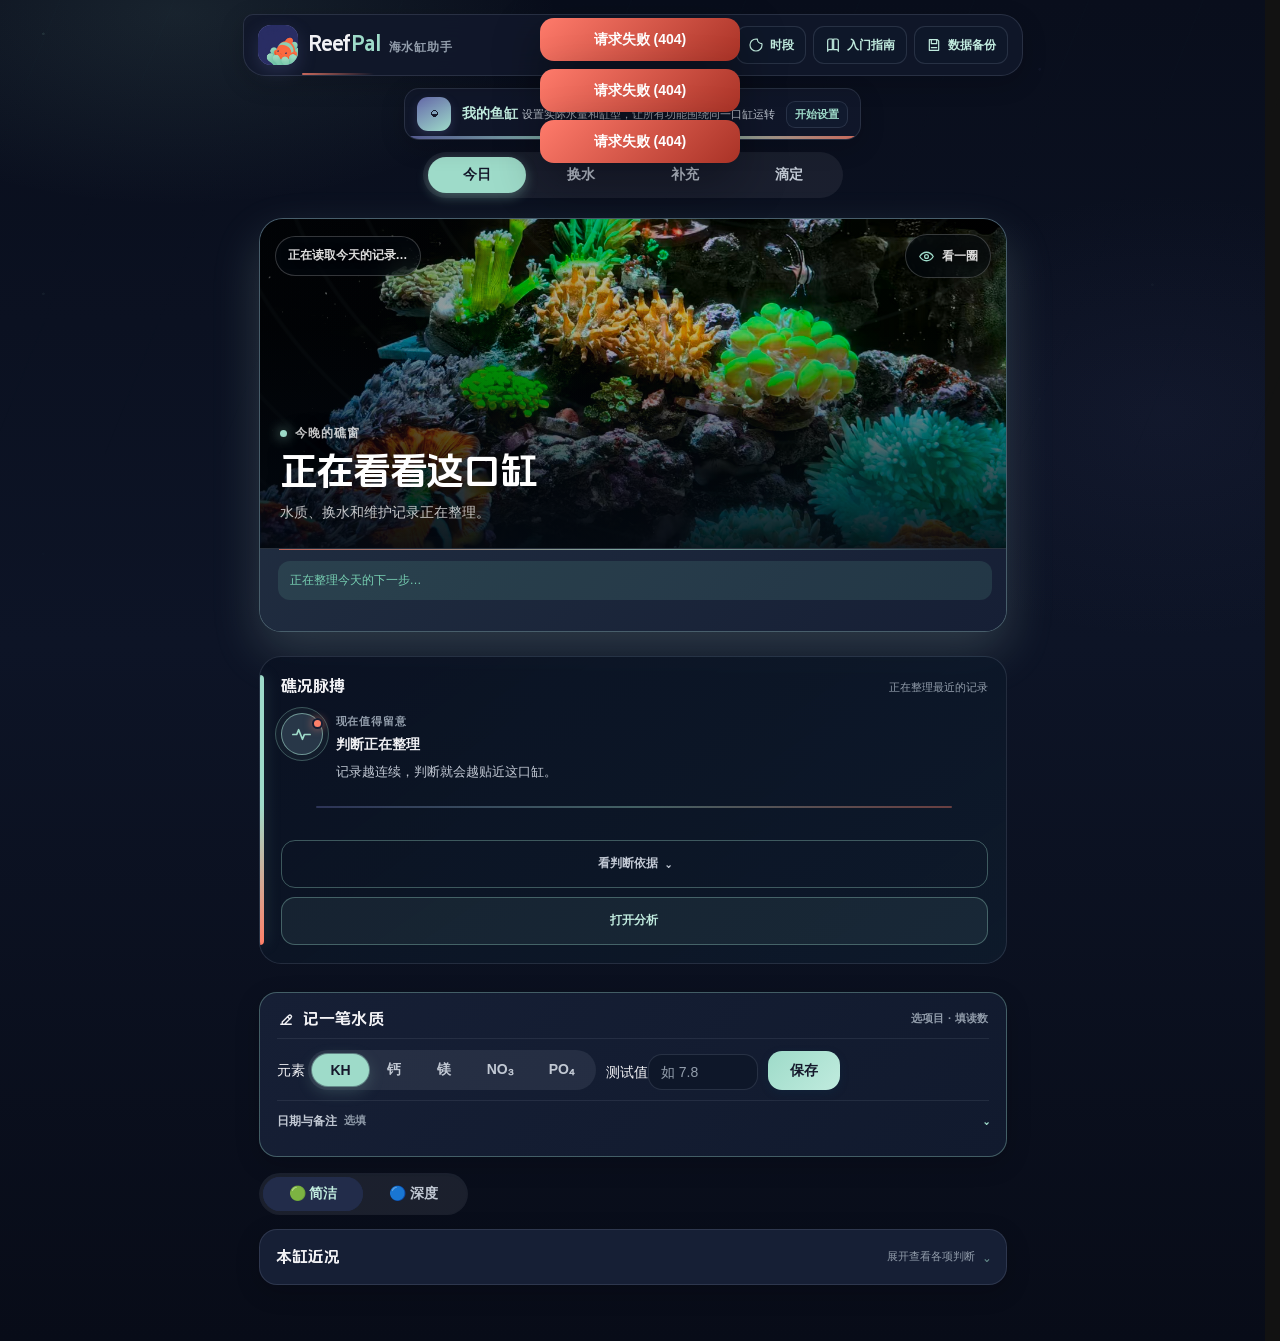
==== commit 40240b65: "feat: 完善巡缸首页与工具流程" ====
--- a/static/index.html
+++ b/static/index.html
@@ -40,6 +40,18 @@
     font-display: swap;
   }
   :root {
+    /* 全站字阶：正文、控件、数据共用；品牌标题保留已选字形。 */
+    --font-ui: "MiSans", "HarmonyOS Sans SC", -apple-system, BlinkMacSystemFont, "PingFang SC", "Microsoft YaHei", "Segoe UI", sans-serif;
+    --font-display: "ReefPal Display", var(--font-ui);
+    --font-data: "Bahnschrift", "DIN Alternate", var(--font-ui);
+    --text-micro: 11px;
+    --text-caption: 12px;
+    --text-label: 13px;
+    --text-body: 14px;
+    --text-section: 16px;
+    --text-lead: 18px;
+    --text-title: 22px;
+    --text-value: 32px;
     /* ── 阳光潮池：先建立语义层，旧组件逐步映射到这里 ── */
     --bg-canvas: #f4f5f7;
     --bg-elevated: #fffdf9;
@@ -248,7 +260,7 @@
   body.lock-scroll { overflow: hidden; }
   body {
     position: relative;
-    font-family: "MiSans", "HarmonyOS Sans SC", -apple-system, BlinkMacSystemFont, "PingFang SC", "Microsoft YaHei", "Segoe UI", sans-serif;
+    font-family: var(--font-ui);
     font-variant-numeric: tabular-nums;
     background:
       radial-gradient(ellipse 48% 22% at 8% 2%, rgba(91,190,181,.12), transparent 72%),
@@ -305,42 +317,43 @@
     background: var(--brand-violet); box-shadow: 0 7px 18px color-mix(in srgb,var(--brand-violet) 27%,transparent),inset 0 0 0 1px rgba(255,255,255,.16); }
   .brand .logo .mark img { display: block; width: 100%; height: 100%; object-fit: cover; }
   .brand-copy { display: flex; align-items: baseline; gap: 8px; min-width: 0; }
-  .brand .logo .brand-name { font-family: "ReefPal Display","Arial Narrow",sans-serif; font-size: 23px; line-height: 1; font-weight: 700; color: var(--ink); letter-spacing: -.7px; }
+  .brand .logo .brand-name { font-family: "ReefPal Display","Arial Narrow",sans-serif; font-size: var(--text-title); line-height: 1; font-weight: 700; color: var(--ink); letter-spacing: -.7px; }
   .brand .logo .brand-name .brand-pal { color: var(--brand-primary); }
-  .brand .logo .brand-sub { font-size: 11px; color: var(--ink-faint); font-weight: 650; letter-spacing: .8px; padding: 0; white-space: nowrap; }
+  .brand .logo .brand-sub { font-size: var(--text-caption); color: var(--ink-faint); font-weight: 600; letter-spacing: .8px; padding: 0; white-space: nowrap; }
 
   /* ─── 容器 ─── */
   .wrap { max-width: 780px; margin: 0 auto; padding: 0 16px; }
 
-  .save-hint { font-size: 11px; color: var(--ink-faint); }
+  .save-hint { font-size: var(--text-caption); color: var(--ink-faint); }
 
   /* ─── 估算器 ─── */
   .estimator { background: var(--card); border-radius: var(--radius); padding: 20px; box-shadow: var(--shadow);
     border: 1px solid color-mix(in srgb,var(--brand-primary) 14%,var(--border)); margin-bottom: 16px; }
-  .est-title { font-size: 15px; font-weight: 700; color: var(--ink); margin-bottom: 14px; display: flex; align-items: center; gap: 8px; }
-  .est-row { display: flex; align-items: center; gap: 8px; margin-bottom: 12px; flex-wrap: wrap; font-size: 13px; }
+  .est-title { font-size: var(--text-section); font-weight: 700; color: var(--ink); margin-bottom: 14px; display: flex; align-items: center; gap: 8px; }
+  .est-row { display: flex; align-items: center; gap: 8px; margin-bottom: 12px; flex-wrap: wrap; font-size: var(--text-body); }
   .est-row label { width: 110px; color: var(--ink-soft); font-weight: 600; }
-  .est-row input[type=number] { width: 72px; padding: 7px; border: 1.5px solid var(--border); border-radius: var(--radius-xs); text-align: center; font-size: 14px; }
+  .est-row input[type=number] { width: 72px; padding: 7px; border: 1.5px solid var(--border); border-radius: var(--radius-xs); text-align: center; font-size: var(--text-body); }
   .est-row input[type=number]:focus { outline: none; border-color: var(--ocean); }
-  .est-row select { padding: 7px 10px; border: 1.5px solid var(--border); border-radius: var(--radius-xs); font-size: 13px; background: var(--surface-input); color: var(--ink); }
+  .est-row select { padding: 7px 10px; border: 1.5px solid var(--border); border-radius: var(--radius-xs); font-size: var(--text-body); background: var(--surface-input); color: var(--ink); }
   .est-dim-inputs { display: flex; align-items: center; gap: 6px; min-width: 0; }
   .est-dim-inputs input[type=number] { min-width: 0; }
   .est-result { background: var(--ocean-soft); border-radius: var(--radius-sm); padding: 14px 16px; margin: 12px 0;
-    font-size: 13px; color: var(--ink); line-height: 1.9; }
-  .est-result .big { font-size: 20px; font-weight: 800; color: var(--ocean-deep); }
+    font-size: var(--text-body); color: var(--ink); line-height: 1.9; }
+  .est-result .big { font-size: var(--text-title); font-weight: 700; color: var(--ocean-deep); }
   .est-actions { display: flex; gap: 10px; margin-bottom: 8px; }
-  .est-actions button { padding: 10px 20px; border-radius: var(--radius-sm); cursor: pointer; font-size: 13px; font-weight: 600; border: none; transition: all .15s; }
+  .est-actions button { padding: 10px 20px; border-radius: var(--radius-sm); cursor: pointer; font-size: var(--text-body); font-weight: 600; border: none; transition: all .15s; }
   .est-actions button:first-child { background: var(--ocean); color: var(--text-on-brand); box-shadow: 0 4px 12px color-mix(in srgb,var(--brand-primary) 34%,transparent); }
   .est-actions button:first-child:hover { background: var(--ocean-deep); }
   .est-actions button:last-child { background: var(--surface-soft); color: var(--ink-soft); }
-  .est-note { font-size: 11px; color: var(--ink-faint); line-height: 1.6; }
+  .est-note { font-size: var(--text-caption); color: var(--ink-faint); line-height: 1.6; }
 
   /* ─── Tabs（分段控制） ─── */
+  html { scrollbar-gutter: stable; }
   .tabs { display: flex; justify-content: center; gap: 6px; margin-bottom: 16px; background: var(--border-light);
     padding: 5px; border-radius: var(--radius-pill); max-width: 420px; margin-left: auto; margin-right: auto; }
   .tab-btn {
     flex: 1; padding: 9px 0; border: none; background: transparent; color: var(--ink-soft);
-    border-radius: var(--radius-pill); cursor: pointer; font-size: 13px; font-weight: 600; transition: all .2s;
+    border-radius: var(--radius-pill); cursor: pointer; font-size: var(--text-body); font-weight: 600; transition: all .2s;
   }
   .tab-btn .tb-ico { display: none; } /* 桌面端隐藏独立图标，保持原横排 */
   .tab-btn.active { background: var(--ocean); color: var(--text-on-brand); box-shadow: 0 4px 12px color-mix(in srgb,var(--brand-primary) 34%,transparent); font-weight: 700; }
@@ -357,111 +370,239 @@
   .panel.active > .dose-card:nth-child(4), .panel.active > .group-card:nth-child(4) { animation-delay: .14s; }
   .panel.active > .dose-card:nth-child(5), .panel.active > .group-card:nth-child(5) { animation-delay: .18s; }
   @keyframes fadeUp { from { opacity: 0; transform: translateY(8px); } to { opacity: 1; transform: none; } }
+  @media (min-width: 561px) {
+    .panel.slide-in-right, .panel.slide-in-left,
+    .panel.active > .dose-card, .panel.active > .group-card { animation: none; }
+  }
 
   /* ─── 分组卡片 ─── */
   .group-card { background: var(--surface-primary); border-radius: 18px; overflow: hidden;
     box-shadow: 0 4px 16px rgba(18,59,71,.04); margin-bottom: 16px; border: 1px solid var(--border); }
   .group-head { display: flex; align-items: center; padding: 15px 18px; cursor: pointer; user-select: none;
     background: linear-gradient(135deg, var(--surface-primary), var(--surface-secondary)); border-bottom: 1px solid var(--border-light); }
-  .group-head .g-title { font-size: 15px; font-weight: 700; color: var(--ink); }
-  .group-head .g-badge { margin-left: 10px; padding: 3px 11px; border-radius: var(--radius-pill); font-size: 10.5px; font-weight: 600; }
+  .group-head .g-title { font-size: var(--text-section); font-weight: 700; color: var(--ink); }
+  .group-head .g-badge { margin-left: 10px; padding: 3px 11px; border-radius: var(--radius-pill); font-size: var(--text-caption); font-weight: 600; }
   .badge-core { background: #fef0e0; color: #c0560e; }
   .badge-adv { background: #e2f2fb; color: #0e6ba8; }
   .badge-other { background: #f0f2f3; color: #7a8d99; }
-  .group-head .g-note { margin-left: auto; font-size: 11px; color: var(--ink-faint); padding-right: 8px; }
-  .group-head .g-arrow { color: var(--ink-faint); font-size: 12px; transition: transform .2s; }
+  .group-head .g-note { margin-left: auto; font-size: var(--text-caption); color: var(--ink-faint); padding-right: 8px; }
+  .group-head .g-arrow { color: var(--ink-faint); font-size: var(--text-label); transition: transform .2s; }
   .group-body { padding: 4px 0; }
   .group-body.hidden { display: none; }
 
+  /* ─── 补充页：先选元素，再聚焦一次判断 ─── */
+  .calc-element-nav { display: block; margin: 0 0 12px; }
+  .calc-priority-group { --tier-accent: var(--brand-violet); }
+  .calc-priority-group.is-core { --tier-accent: var(--brand-coral); padding: 12px; border: 1px solid color-mix(in srgb,var(--tier-accent) 28%,var(--border));
+    border-radius: 16px; background: linear-gradient(110deg,color-mix(in srgb,var(--tier-accent) 10%,var(--surface-primary)),var(--surface-primary) 72%); }
+  .calc-priority-group.is-advanced { --tier-accent: var(--brand-violet); }
+  .calc-priority-group.is-trace { --tier-accent: var(--brand-mint); }
+  .calc-priority-group.is-nutrient { --tier-accent: var(--signal-watch); }
+  .calc-priority-head { display: flex; align-items: center; gap: 7px; margin-bottom: 9px; min-width: 0; }
+  .calc-priority-head strong { color: var(--ink); font-size: var(--text-label); }
+  .calc-priority-head span { padding: 2px 8px; border-radius: var(--radius-pill); color: color-mix(in srgb,var(--tier-accent) 70%,var(--ink));
+    background: color-mix(in srgb,var(--tier-accent) 12%,var(--surface-primary)); font-size: var(--text-micro); font-weight: 700; }
+  .calc-priority-head small { margin-left: auto; min-width: 0; color: var(--ink-faint); font-size: var(--text-micro); white-space: nowrap; }
+  .calc-element-row { display: flex; gap: 8px; flex-wrap: wrap; }
+  .calc-element-btn { position: relative; min-height: 42px; flex: 0 0 auto; padding: 8px 14px; border: 1px solid var(--border); border-radius: var(--radius-pill);
+    background: var(--surface-primary); color: var(--ink-soft); font: inherit; font-size: var(--text-label); font-weight: 700;
+    cursor: pointer; transition: color .18s, background .18s, border-color .18s, transform .18s; }
+  .calc-element-btn:hover { color: var(--ink); border-color: color-mix(in srgb,var(--tier-accent) 48%,var(--border)); transform: translateY(-1px); }
+  .calc-element-btn.active { padding-left: 25px; color: var(--ink); background: color-mix(in srgb,var(--tier-accent) 16%,var(--surface-primary));
+    border-color: color-mix(in srgb,var(--tier-accent) 68%,var(--border)); box-shadow: 0 4px 14px color-mix(in srgb,var(--tier-accent) 16%,transparent); }
+  .calc-element-btn.active::before { content: ''; position: absolute; left: 11px; top: 50%; width: 7px; height: 7px; border-radius: 50%;
+    background: var(--tier-accent); transform: translateY(-50%); }
+  .calc-element-btn:focus-visible { outline: none; box-shadow: 0 0 0 3px var(--ring); }
+  .calc-secondary-details { margin-top: 9px; border: 1px solid var(--border); border-radius: 15px; background: color-mix(in srgb,var(--brand-violet) 3%,var(--surface-primary)); overflow: hidden; }
+  .calc-secondary-details > summary { min-height: 48px; display: flex; align-items: center; gap: 10px; padding: 9px 12px; list-style: none; cursor: pointer; }
+  .calc-secondary-details > summary::-webkit-details-marker { display: none; }
+  .calc-secondary-summary { flex: 1; min-width: 0; }
+  .calc-secondary-summary strong { display: block; color: var(--ink); font-size: var(--text-label); }
+  .calc-secondary-summary small { display: block; margin-top: 1px; color: var(--ink-faint); font-size: var(--text-micro); }
+  .calc-secondary-count { flex: 0 0 auto; padding: 3px 8px; border-radius: var(--radius-pill); background: var(--surface-secondary); color: var(--ink-soft); font-size: var(--text-micro); font-weight: 700; }
+  .calc-secondary-chevron { width: 18px; height: 18px; flex: 0 0 18px; color: var(--ink-faint); transition: transform .18s; }
+  .calc-secondary-chevron path { fill: none; stroke: currentColor; stroke-width: 2; stroke-linecap: round; stroke-linejoin: round; }
+  .calc-secondary-details[open] .calc-secondary-chevron { transform: rotate(180deg); }
+  .calc-secondary-body { padding: 4px 12px 11px; border-top: 1px solid var(--border-light); }
+  .calc-secondary-body .calc-priority-group { padding: 10px 0; border-bottom: 1px solid var(--border-light); }
+  .calc-secondary-body .calc-priority-group:last-child { border-bottom: 0; padding-bottom: 2px; }
+  #panel-calc .group-card[hidden], #panel-calc .elem[hidden] { display: none; }
+  #panel-calc .group-head { cursor: default; }
+  #panel-calc .group-head .g-arrow { display: none; }
+
   /* ─── 元素行 ─── */
-  .elem { border-top: 1px solid var(--border-light); padding: 16px 18px; }
+  .elem { border-top: 1px solid var(--border-light); padding: 18px; }
   .elem:first-child { border-top: none; }
   .elem-head { display: flex; align-items: baseline; flex-wrap: wrap; gap: 6px 12px; margin-bottom: 5px; }
-  .elem-name { font-size: 15px; font-weight: 700; color: var(--ink); display: flex; align-items: center; gap: 7px; }
+  .elem-name { font-size: var(--text-section); font-weight: 700; color: var(--ink); display: flex; align-items: center; gap: 7px; }
   .elem-name .dot { width: 8px; height: 8px; border-radius: 50%; background: var(--ocean); display: inline-block; }
-  .elem-ideal { font-size: 12px; color: var(--ink-soft); }
+  .elem-ideal { font-size: var(--text-label); color: var(--ink-soft); }
   .elem-ideal b { color: var(--ocean-deep); font-weight: 700; }
-  .elem-detail { font-size: 12px; color: var(--ink-soft); line-height: 1.6; margin-bottom: 12px; }
-  .elem-detail .tip { color: var(--ink-faint); font-size: 11px; display: block; margin-top: 4px; line-height: 1.6; }
+  .elem-detail { font-size: var(--text-label); color: var(--ink-soft); line-height: 1.6; margin-bottom: 12px; }
+  .elem-detail .tip { color: var(--ink-faint); font-size: var(--text-caption); display: block; margin-top: 4px; line-height: 1.6; }
 
   /* ─── 计算行 ─── */
+  .calc-primary { display: grid; grid-template-columns: minmax(150px, .72fr) minmax(260px, 1.6fr) auto; align-items: stretch;
+    gap: 12px; margin-top: 14px; padding: 14px; border: 1px solid var(--border-strong); border-radius: 15px;
+    background: linear-gradient(135deg,var(--surface-secondary),color-mix(in srgb,var(--brand-primary) 7%,var(--surface-primary))); }
+  .calc-measure-field { display: flex; flex-direction: column; justify-content: center; gap: 6px; }
+  .calc-measure-field label { color: var(--ink-faint); font-size: var(--text-caption); font-weight: 700; }
+  .calc-measure-control { display: flex; align-items: baseline; gap: 7px; }
+  .calc-measure-control input[type=number] { width: 104px; min-height: 44px; padding: 8px 10px; border: 1.5px solid var(--border-strong);
+    border-radius: var(--radius-sm); background: var(--surface-input); color: var(--ink); font-size: var(--text-lead); font-weight: 700; text-align: center; }
+  .calc-measure-control input[type=number]:focus { outline: none; border-color: var(--ocean); box-shadow: 0 0 0 3px var(--ring); }
+  .calc-measure-unit { color: var(--ink-faint); font-size: var(--text-caption); }
+  .calc-judgement { min-width: 0; display: flex; flex-direction: column; justify-content: center; gap: 4px; padding-left: 13px;
+    border-left: 1px solid var(--border); }
+  .calc-judgement-label { color: var(--ink-faint); font-size: var(--text-caption); font-weight: 700; }
+  .calc-primary .auto-msg { color: var(--ink-soft); font-size: var(--text-body); line-height: 1.55; font-weight: 600; }
+  .calc-primary .auto-msg.ok { color: var(--ok); }
+  .calc-primary .auto-msg.high { color: var(--warn); }
+  .calc-primary .auto-msg.low { color: var(--danger); }
+  .calc-primary .dose-link-btn { align-self: center; min-height: 42px; }
+  .calc-manual-details { margin-top: 12px; border: 1px solid var(--border); border-radius: 14px; background: var(--surface-primary); overflow: hidden; }
+  .calc-manual-details summary { min-height: 46px; display: flex; align-items: center; gap: 9px; padding: 10px 13px; cursor: pointer;
+    color: var(--ocean-deep); font-size: var(--text-label); font-weight: 700; list-style: none; }
+  .calc-manual-details summary::-webkit-details-marker { display: none; }
+  .calc-manual-details summary::after { content: '\203a'; margin-left: auto; color: var(--ink-faint); font-size: var(--text-lead); transform: rotate(90deg); transition: transform .18s; }
+  .calc-manual-details[open] summary::after { transform: rotate(-90deg); }
+  .calc-manual-details summary small { color: var(--ink-faint); font-size: var(--text-caption); font-weight: 500; }
+  .calc-manual-body { padding: 14px; border-top: 1px solid var(--border-light); background: var(--surface-soft); }
+  .calc-manual-note { margin: 10px 0 0; color: var(--ink-faint); font-size: var(--text-caption); line-height: 1.6; }
+  .calc-retest-note { display: flex; align-items: flex-start; gap: 8px; margin-top: 11px; padding: 9px 12px; border-radius: 12px;
+    background: var(--ocean-soft); color: var(--ocean-deep); font-size: var(--text-caption); font-weight: 650; line-height: 1.6; }
+  .calc-retest-note[hidden] { display: none; }
+  .calc-footer-note { max-width: 760px; margin: 8px auto 0; color: var(--ink-faint); font-size: var(--text-caption); line-height: 1.7; text-align: center; }
   .calc-row { display: flex; align-items: flex-end; gap: 10px; flex-wrap: wrap; }
   .calc-row .field { display: flex; flex-direction: column; align-items: flex-start; gap: 5px; }
-  .calc-row .field .flabel { font-size: 10.5px; color: var(--ink-faint); font-weight: 600; letter-spacing: .3px; }
+  .calc-row .field .flabel { font-size: var(--text-caption); color: var(--ink-faint); font-weight: 600; letter-spacing: .3px; }
   .calc-row input[type=number], .calc-row select {
     padding: 9px 10px; border: 1.5px solid var(--border); border-radius: var(--radius-sm); text-align: center;
-    font-size: 15px; font-weight: 600; color: var(--ink); background: var(--surface-input); transition: border .2s, box-shadow .2s;
+    font-size: var(--text-section); font-weight: 600; color: var(--ink); background: var(--surface-input); transition: border .2s, box-shadow .2s;
   }
   .calc-row input[type=number]:focus, .calc-row select:focus { outline: none; border-color: var(--ocean); box-shadow: 0 0 0 3px var(--ring); }
   .calc-row .water-in { width: 88px; }
-  .calc-row .conc-in { width: 118px; font-size: 14px; }
-  .calc-row .conc-in::placeholder { font-size: 11.5px; color: #a7bfd0; }
-  .calc-row .add-in { width: 190px; text-align: left; font-weight: 500; font-size: 13px; }
+  .calc-row .conc-in { width: 118px; font-size: var(--text-body); }
+  .calc-row .conc-in::placeholder { font-size: var(--text-caption); color: #a7bfd0; }
+  .calc-row .add-in { width: 190px; text-align: left; font-weight: 500; font-size: var(--text-body); }
   .calc-row .result {
     background: linear-gradient(135deg, var(--ocean-soft), color-mix(in srgb,var(--brand-violet) 12%,var(--surface-primary))); border: 1.5px solid var(--border-strong); border-radius: var(--radius-sm);
-    font-weight: 800; color: var(--ocean-deep); width: 104px; padding: 9px 8px; text-align: center; font-size: 17px;
-  }
-  .calc-row .sat-hint { font-size: 10.5px; color: var(--ink-faint); align-self: center; padding-bottom: 8px; }
-
-  /* ─── 自动推荐条 ─── */
-  .auto-strip { display: flex; align-items: center; gap: 10px; margin-top: 12px; padding: 10px 12px;
-    background: var(--surface-soft); border: 1.5px dashed var(--border); border-radius: var(--radius-sm); flex-wrap: wrap; }
-  .auto-strip > span { font-size: 11px; color: var(--ink-faint); font-weight: 600; }
-  .auto-strip input[type=number] { width: 84px; padding: 8px; border: 1.5px solid var(--border); border-radius: var(--radius-xs);
-    text-align: center; font-size: 15px; font-weight: 600; }
-  .auto-strip input[type=number]:focus { outline: none; border-color: var(--ocean); }
-  .auto-strip .auto-msg { font-size: 12.5px; color: var(--ink-soft); flex: 1 1 200px; line-height: 1.6; }
-  .auto-strip .auto-msg.ok { color: var(--ok); }
-  .auto-strip .auto-msg.high { color: var(--warn); }
-  .auto-strip .auto-msg.low { color: var(--danger); }
+    font-weight: 700; color: var(--ocean-deep); width: 104px; padding: 9px 8px; text-align: center; font-size: var(--text-lead);
+  }
+  .calc-row .sat-hint { font-size: var(--text-caption); color: var(--ink-faint); align-self: center; padding-bottom: 8px; }
 
   /* ─── 滴定卡片 ─── */
   .dose-card { background: var(--surface-primary); border-radius: 18px;
     padding: 18px 20px; box-shadow: 0 4px 16px rgba(18,59,71,.04); border: 1px solid var(--border);
     margin-bottom: 16px; }
   .dose-card.focus-card { border: 1.5px solid var(--border-strong); background: linear-gradient(135deg,var(--surface-primary),var(--surface-secondary)); }
-  .dose-card .dc-title { font-size: 15px; font-weight: 800; color: var(--ink); margin-bottom: 8px; display: flex; align-items: center; gap: 8px;
+  .dose-card .dc-title { font-size: var(--text-section); font-weight: 700; color: var(--ink); margin-bottom: 8px; display: flex; align-items: center; gap: 8px;
     letter-spacing: .3px; position: relative; padding-bottom: 8px; border-bottom: 1px solid var(--border-light); }
-  .dose-card .dc-sub { font-size: 11px; color: var(--ink-faint); margin-bottom: 14px; line-height: 1.7; }
+  .dose-card .dc-sub { font-size: var(--text-caption); color: var(--ink-faint); margin-bottom: 14px; line-height: 1.7; }
   .dose-card .dc-sub b { color: var(--ocean); }
   .dose-card .dc-tank { display: flex; align-items: center; gap: 8px; margin-bottom: 14px; }
-  .dose-card .dc-tank label { font-size: 13px; color: var(--ink-soft); font-weight: 600; }
+  .dose-card .dc-tank label { font-size: var(--text-body); color: var(--ink-soft); font-weight: 600; }
   .dose-card .dc-tank input { width: 90px; padding: 9px; border: 1.5px solid var(--border-strong); border-radius: var(--radius-sm); text-align: center;
-    font-size: 17px; font-weight: 800; color: var(--ocean-deep); background: var(--ocean-soft); }
+    font-size: var(--text-lead); font-weight: 700; color: var(--ocean-deep); background: var(--ocean-soft); }
   .dose-card .dc-tank input:focus { outline: none; border-color: var(--ocean); }
-  .dose-card .dc-tank .unit { font-size: 12px; color: var(--ink-faint); }
+  .dose-card .dc-tank .unit { font-size: var(--text-label); color: var(--ink-faint); }
+  .dosing-config-card { padding: 0; overflow: hidden; }
+  .dosing-config-summary { min-height: 64px; display: flex; align-items: center; gap: 11px; padding: 11px 16px;
+    cursor: pointer; list-style: none; color: var(--ink); }
+  .dosing-config-summary::-webkit-details-marker { display: none; }
+  .dosing-config-icon { width: 36px; height: 36px; flex: 0 0 36px; display: grid; place-items: center; border-radius: 12px;
+    background: var(--surface-secondary); color: var(--ocean-deep); font-size: var(--text-section); }
+  .dosing-config-icon svg { width: 20px; height: 20px; fill: none; stroke: currentColor; stroke-width: 1.8; stroke-linecap: round; stroke-linejoin: round; }
+  .dosing-config-copy { flex: 1; min-width: 0; }
+  .dosing-config-copy strong { display: block; font-size: var(--text-body); }
+  .dosing-config-copy small { display: block; margin-top: 2px; color: var(--ink-faint); font-size: var(--text-micro); line-height: 1.45; }
+  .dosing-config-open { color: var(--ocean); font-size: var(--text-caption); font-weight: 700; }
+  .dosing-config-open::after { content: '⌄'; display: inline-block; margin-left: 5px; transition: transform .18s; }
+  .dosing-config-card[open] .dosing-config-open::after { transform: rotate(180deg); }
+  .dosing-config-card[open] .dosing-config-summary { border-bottom: 1px solid var(--border-light); }
+  .dosing-config-body { padding: 16px 18px 18px; }
+  .dosing-calc-card { border-color: var(--border-strong); }
+  .dosing-result-card .dc-title { margin-bottom: 3px; }
+  .dosing-calm-note { margin: 11px 0 0; padding: 9px 12px; border: 1px solid var(--border-strong); border-radius: 12px;
+    background: var(--ocean-soft); color: var(--ocean-deep); font-size: var(--text-caption); font-weight: 650; line-height: 1.6; }
+  .dosing-precision-hint { margin-top: 11px; padding: 9px 12px; border: 1px solid color-mix(in srgb,var(--brand-coral) 45%,var(--border));
+    border-radius: 12px; background: color-mix(in srgb,var(--brand-coral) 9%,var(--surface-primary)); color: var(--ink-soft);
+    font-size: var(--text-caption); line-height: 1.6; }
+  .dosing-precision-hint[hidden] { display: none; }
   .module-role { display: flex; align-items: center; gap: 12px; margin-bottom: 14px; padding: 11px 14px;
     border: 1px solid var(--border-strong); border-radius: 14px; background: linear-gradient(135deg,var(--surface-primary),var(--surface-secondary)); }
-  .module-role strong { flex: 0 0 auto; padding: 4px 10px; border-radius: var(--radius-pill); background: var(--ocean-deep); color: var(--text-on-brand); font-size: 11px; }
-  .module-role span { color: var(--ink-soft); font-size: 12px; line-height: 1.6; }
+  .module-role strong { flex: 0 0 auto; padding: 4px 10px; border-radius: var(--radius-pill); background: var(--ocean-deep); color: var(--text-on-brand); font-size: var(--text-caption); }
+  .module-role span { color: var(--ink-soft); font-size: var(--text-label); line-height: 1.6; }
+  #panel-calc { --module-accent: var(--brand-coral); --module-accent-2: var(--brand-mint); }
+  #panel-dosing { --module-accent: var(--brand-mint); --module-accent-2: var(--brand-violet); }
+  #panel-salt { --module-accent: var(--brand-violet); --module-accent-2: var(--brand-coral); }
+  .tool-page-head { position: relative; display: flex; align-items: center; gap: 10px; min-height: 52px; margin: 0 0 12px; padding: 7px 10px 8px;
+    overflow: hidden; border: 1px solid color-mix(in srgb,var(--module-accent) 20%,var(--border)); border-radius: 15px;
+    background: linear-gradient(105deg,color-mix(in srgb,var(--module-accent) 10%,var(--surface-primary)),color-mix(in srgb,var(--module-accent-2) 4%,var(--surface-primary)) 70%); }
+  .tool-page-head::after { content: ''; position: absolute; left: 50px; bottom: 0; width: 76px; height: 2px; border-radius: 999px;
+    background: linear-gradient(90deg,var(--module-accent),var(--module-accent-2),transparent); }
+  .tool-page-head-icon { width: 38px; height: 38px; flex: 0 0 38px; display: grid; place-items: center;
+    border-radius: 13px; background: color-mix(in srgb,var(--module-accent) 14%,var(--surface-primary)); color: color-mix(in srgb,var(--module-accent) 72%,var(--ink));
+    border: 1px solid color-mix(in srgb,var(--module-accent) 30%,var(--border)); }
+  .tool-page-head-icon svg { width: 21px; height: 21px; fill: none; stroke: currentColor; stroke-width: 1.8; stroke-linecap: round; stroke-linejoin: round; }
+  .tool-page-head-copy { min-width: 0; display: flex; align-items: baseline; gap: 9px; }
+  .tool-page-head-copy strong { flex: 0 0 auto; color: var(--ink); font-size: var(--text-section); line-height: 1.35; }
+  .tool-page-head-copy span { min-width: 0; overflow: hidden; text-overflow: ellipsis; white-space: nowrap; color: var(--ink-faint); font-size: var(--text-caption); }
+  #panel-calc .group-card,
+  #panel-dosing .dose-card,
+  #panel-salt .dose-card { border-color: color-mix(in srgb,var(--module-accent) 18%,var(--border));
+    background: linear-gradient(145deg,color-mix(in srgb,var(--module-accent) 4%,var(--surface-primary)),var(--surface-primary) 48%); }
+  #panel-dosing .dosing-calc-card > div:first-child .dc-title::before,
+  #panel-dosing .dosing-result-card > .dc-title::before,
+  #panel-salt .salt-calculator-card > .dc-title::before { content: ''; width: 4px; height: 18px; flex: 0 0 4px; border-radius: 999px;
+    background: linear-gradient(180deg,var(--module-accent),var(--module-accent-2)); }
   #panel-salt.active { display: flex; flex-direction: column; }
+  #panel-salt .tool-page-head { order: 0; }
   #panel-salt .salt-calculator-card { order: 1; }
   #panel-salt .water-change-history-card { order: 2; }
   #panel-salt .salt-reference-card { order: 3; }
+  .water-change-history-card { padding: 0; overflow: hidden; }
+  .water-change-history-summary { min-height: 62px; padding: 11px 15px; display: flex; align-items: center; gap: 10px;
+    list-style: none; cursor: pointer; color: var(--ink); }
+  .water-change-history-summary::-webkit-details-marker { display: none; }
+  .water-change-history-icon { width: 34px; height: 34px; flex: 0 0 34px; display: grid; place-items: center;
+    border-radius: 11px; background: var(--surface-secondary); color: var(--ocean-deep); }
+  .water-change-history-icon svg { width: 19px; height: 19px; fill: none; stroke: currentColor; stroke-width: 1.8; stroke-linecap: round; stroke-linejoin: round; }
+  .water-change-history-copy { min-width: 0; flex: 1; }
+  .water-change-history-copy strong { display: block; font-size: var(--text-body); }
+  .water-change-history-copy small { display: block; margin-top: 2px; color: var(--ink-faint); font-size: var(--text-micro); }
+  .water-change-history-open { flex: 0 0 auto; color: var(--ocean); font-size: var(--text-caption); font-weight: 700; }
+  .water-change-history-open::after { content: '⌄'; display: inline-block; margin-left: 5px; transition: transform .18s ease; }
+  .water-change-history-card[open] .water-change-history-open::after { transform: rotate(180deg); }
+  .water-change-history-card[open] .water-change-history-summary { border-bottom: 1px solid var(--border-light); }
+  .water-change-history-body { padding: 14px 18px 18px; }
+  .water-change-history-body > .dc-sub { margin-bottom: 9px; }
   .manual-record-details { margin-top: 12px; border: 1px solid var(--border); border-radius: var(--radius-sm); background: var(--surface-soft); }
-  .manual-record-details summary { cursor: pointer; padding: 10px 13px; color: var(--ocean-deep); font-size: 12px; font-weight: 700; }
+  .manual-record-details summary { cursor: pointer; padding: 10px 13px; color: var(--ocean-deep); font-size: var(--text-label); font-weight: 700; }
   .manual-record-details .record-form { padding: 2px 13px 13px; }
   .evidence-details { margin-top: 10px; border-top: 1px solid var(--border-light); padding-top: 8px; }
-  .evidence-details summary { cursor: pointer; color: var(--ocean-deep); font-size: 11px; font-weight: 700; }
-  .evidence-details .evidence-copy { margin-top: 8px; font-size: 11px; color: var(--ink-faint); line-height: 1.75; }
+  .evidence-details summary { cursor: pointer; color: var(--ocean-deep); font-size: var(--text-caption); font-weight: 700; }
+  .evidence-details .evidence-copy { margin-top: 8px; font-size: var(--text-caption); color: var(--ink-faint); line-height: 1.75; }
 
   /* 滴定行式布局 */
   .dose-row { display: flex; align-items: center; gap: 10px; padding: 10px 0; border-top: 1px solid var(--border-light); flex-wrap: wrap; }
   .dose-row:first-of-type { border-top: none; }
-  .dose-row .d-elem { width: 74px; font-size: 13px; font-weight: 700; color: var(--ink); }
-  .dose-row .d-elem .sub { display: block; font-size: 10px; font-weight: 500; color: var(--ink-faint); }
+  .dose-row .d-elem { width: 74px; font-size: var(--text-body); font-weight: 700; color: var(--ink); }
+  .dose-row .d-elem .sub { display: block; font-size: var(--text-micro); font-weight: 500; color: var(--ink-faint); }
   .dose-row .d-field { display: flex; flex-direction: column; align-items: center; gap: 3px; }
-  .dose-row .d-field .fl { font-size: 10px; color: var(--ink-faint); font-weight: 600; }
+  .dose-row .d-field .fl { font-size: var(--text-micro); color: var(--ink-faint); font-weight: 600; }
   .dose-row input[type=number] { width: 86px; padding: 8px; border: 1.5px solid var(--border); border-radius: var(--radius-xs); text-align: center;
-    font-size: 14px; font-weight: 600; color: var(--ink); background: var(--surface-input); }
+    font-size: var(--text-body); font-weight: 600; color: var(--ink); background: var(--surface-input); }
   .dose-row input[type=number]:focus { outline: none; border-color: var(--ocean); box-shadow: 0 0 0 3px var(--ring); }
-  .dose-row .d-read { min-width: 86px; padding: 8px 10px; border-radius: var(--radius-xs); text-align: center; font-size: 14px; font-weight: 700;
+  .dose-row .d-read { min-width: 86px; padding: 8px 10px; border-radius: var(--radius-xs); text-align: center; font-size: var(--text-body); font-weight: 700;
     background: var(--surface-soft); border: 1.5px solid var(--border); color: var(--ink-soft); }
-  .dose-row .d-read.hot { background: linear-gradient(135deg, var(--ocean-soft), color-mix(in srgb,var(--brand-violet) 12%,var(--surface-primary))); border-color: var(--border-strong); color: var(--ocean-deep); font-size: 16px; }
-  .dose-row .arrow { color: var(--ink-faint); font-size: 12px; padding-bottom: 14px; }
+  .dose-row .d-read strong { display: block; color: var(--ink); font-family: var(--font-data); font-size: var(--text-body); line-height: 1.2; }
+  .dose-row .d-read small { display: block; margin-top: 2px; color: var(--ink-faint); font-size: var(--text-micro); font-weight: 500; line-height: 1.25; }
+  .dose-row .d-read.hot { background: linear-gradient(135deg, var(--ocean-soft), color-mix(in srgb,var(--brand-violet) 12%,var(--surface-primary))); border-color: var(--border-strong); color: var(--ocean-deep); font-size: var(--text-section); }
+  .dose-row .arrow { color: var(--ink-faint); font-size: var(--text-label); padding-bottom: 14px; }
 
   /* 通用表单控件 */
-  .ctl { padding: 9px 12px; border: 1.5px solid var(--border); border-radius: var(--radius-sm); font-size: 14px; color: var(--ink); background: var(--surface-input); }
+  .ctl { padding: 9px 12px; border: 1.5px solid var(--border); border-radius: var(--radius-sm); font-size: var(--text-body); color: var(--ink); background: var(--surface-input); }
   .ctl:focus { outline: none; border-color: var(--ocean); box-shadow: 0 0 0 3px var(--ring); }
   .ctl-btn { padding: 10px 22px; background: linear-gradient(135deg, var(--ocean) 0%, var(--ocean-deep) 100%); color: var(--text-on-brand);
     border: none; border-radius: var(--radius-sm); font-weight: 600; cursor: pointer; position: relative; overflow: hidden;
@@ -471,12 +612,16 @@
     opacity: 0; transition: opacity .25s; }
   .ctl-btn:hover::after { opacity: 1; }
   .ctl-btn:hover { transform: translateY(-1px); box-shadow: 0 6px 18px rgba(10,61,92,.3); }
-  .seg-btn { padding: 7px 18px; border: none; background: transparent; color: var(--ink-soft); border-radius: var(--radius-pill); cursor: pointer; font-size: 13px; font-weight: 600; transition: all .2s; }
+  .seg-btn { padding: 7px 18px; border: none; background: transparent; color: var(--ink-soft); border-radius: var(--radius-pill); cursor: pointer; font-size: var(--text-body); font-weight: 600; transition: all .2s; }
   .seg-btn.active { background: var(--surface-raised); color: var(--ocean-deep); box-shadow: 0 3px 10px rgba(30,58,77,.1); }
-  .pager-btn { padding: 7px 14px; border: 1.5px solid var(--border-strong); background: var(--surface-input); color: var(--ocean-deep); border-radius: var(--radius-xs); cursor: pointer; font-size: 12px; font-weight: 600; transition: all .15s; }
+  #wqElSeg .seg-btn { color: var(--ink-soft); }
+  #wqElSeg .seg-btn.active { background: var(--brand-primary); color: var(--text-on-brand); font-weight: 750;
+    box-shadow: 0 4px 12px color-mix(in srgb,var(--brand-primary) 30%,transparent); }
+  #wqElSeg .seg-btn:focus-visible { outline: 3px solid var(--ring); outline-offset: 2px; }
+  .pager-btn { padding: 7px 14px; border: 1.5px solid var(--border-strong); background: var(--surface-input); color: var(--ocean-deep); border-radius: var(--radius-xs); cursor: pointer; font-size: var(--text-label); font-weight: 600; transition: all .15s; }
   .pager-btn:hover { background: var(--ocean-soft); border-color: var(--ocean); }
   .pager-btn:disabled { opacity: .4; cursor: not-allowed; }
-  .dose-toggle { padding: 7px 14px; border: 1.5px solid var(--ok); background: var(--surface-input); color: var(--ok); border-radius: var(--radius-pill); cursor: pointer; font-size: 12px; font-weight: 600; transition: all .15s; }
+  .dose-toggle { padding: 7px 14px; border: 1.5px solid var(--ok); background: var(--surface-input); color: var(--ok); border-radius: var(--radius-pill); cursor: pointer; font-size: var(--text-label); font-weight: 600; transition: all .15s; }
   .dose-toggle:hover { background: var(--ok); color: var(--text-on-brand); }
   .dose-toggle.running { background: var(--danger); border-color: var(--danger); color: var(--text-on-risk); }
   .dose-toggle.running:hover { background: #a93226; }
@@ -484,80 +629,103 @@
   /* 滴定记录二级菜单 */
   .dose-log-menu { margin-top: 16px; }
   .dose-log-menu .dlm-head { display: flex; align-items: center; gap: 8px; padding: 10px 14px; background: var(--surface-soft);
-    border: 1px solid var(--border); border-radius: var(--radius-sm); cursor: pointer; user-select: none; font-size: 13px; color: var(--ink-soft); font-weight: 600; }
+    border: 1px solid var(--border); border-radius: var(--radius-sm); cursor: pointer; user-select: none; font-size: var(--text-body); color: var(--ink-soft); font-weight: 600; }
   .dose-log-menu .dlm-head:hover { background: var(--surface-hover); }
   .dose-log-menu .dlm-head .dlm-arrow { margin-left: auto; color: var(--ink-faint); transition: transform .2s; }
   .dose-log-menu .dlm-body { display: none; margin-top: 10px; border: 1px solid var(--border); border-radius: var(--radius-sm); padding: 12px; background: var(--surface-input); }
   .dose-log-menu .dlm-body.open { display: block; }
   .dlm-form { display: flex; gap: 8px; flex-wrap: wrap; align-items: flex-end; margin-bottom: 10px; }
-  .dlm-form .ctl { padding: 7px 10px; font-size: 13px; }
+  .dlm-form .ctl { padding: 7px 10px; font-size: var(--text-body); }
   .dlm-list { max-height: 220px; overflow-y: auto; overflow-x: auto; }
   .dlm-list table { width: 100%; border-collapse: collapse; }
-  .dlm-list th { padding: 6px; background: var(--border-light); color: var(--ink-soft); font-size: 11px; font-weight: 600; text-align: left; }
-  .dlm-list td { padding: 6px; border-bottom: 1px solid var(--border-light); font-size: 12px; }
+  .dlm-list th { padding: 6px; background: var(--border-light); color: var(--ink-soft); font-size: var(--text-caption); font-weight: 600; text-align: left; }
+  .dlm-list td { padding: 6px; border-bottom: 1px solid var(--border-light); font-size: var(--text-label); }
   .ctl-btn:hover { background: var(--ocean-deep); }
   .data-table { width: 100%; border-collapse: collapse; }
-  .data-table th { padding: 8px; background: var(--ocean); color: var(--text-on-brand); font-weight: 600; font-size: 12.5px; }
-  .data-table td { padding: 7px; border: 1px solid var(--border); font-size: 13px; }
+  .data-table th { padding: 8px; background: var(--ocean); color: var(--text-on-brand); font-weight: 600; font-size: var(--text-label); }
+  .data-table td { padding: 7px; border: 1px solid var(--border); font-size: var(--text-body); }
   .data-table tr:hover td { background: var(--surface-hover); }
 
   /* 配比参考 */
   .mix-ref { margin-top: 14px; background: var(--surface-soft); border: 1px solid var(--border-strong); border-radius: var(--radius-sm); padding: 12px 14px; }
-  .mix-ref .mr-title { font-size: 12px; font-weight: 700; color: var(--ink); margin-bottom: 8px; }
-  .mix-ref .mr-row { display: flex; align-items: center; gap: 8px; padding: 4px 0; flex-wrap: wrap; font-size: 12px; }
+  .mix-ref .mr-title { font-size: var(--text-label); font-weight: 700; color: var(--ink); margin-bottom: 8px; }
+  .mix-ref .mr-row { display: flex; align-items: center; gap: 8px; padding: 4px 0; flex-wrap: wrap; font-size: var(--text-label); }
   .mix-ref .mr-row .mr-elem { width: 60px; color: var(--ink-soft); font-weight: 600; }
   .mix-ref .mr-btn { padding: 6px 13px; border-radius: var(--radius-pill); border: 1.5px solid var(--border-strong); background: var(--surface-input); color: var(--ocean);
-    font-size: 11.5px; cursor: pointer; transition: all .15s; }
+    font-size: var(--text-caption); cursor: pointer; transition: all .15s; }
   .mix-ref .mr-btn:hover { background: var(--ocean); color: var(--text-on-brand); }
   .mix-ref .mr-btn.active { background: var(--ocean); color: var(--text-on-brand); }
-  .mix-ref .mr-tip { font-size: 11px; color: var(--ink-faint); margin-top: 8px; line-height: 1.6; }
+  .mix-ref .mr-tip { font-size: var(--text-caption); color: var(--ink-faint); margin-top: 8px; line-height: 1.6; }
   .mix-ref .mr-tip b { color: var(--ocean); }
 
   .dose-result { margin-top: 12px; display: flex; align-items: center; justify-content: center; gap: 10px;
     background: linear-gradient(135deg, var(--ocean-soft), color-mix(in srgb,var(--brand-violet) 12%,var(--surface-primary))); border-radius: var(--radius-sm); padding: 14px; }
+  .dosing-result-card .dose-result { --element-accent: var(--brand-mint); position: relative; overflow: hidden;
+    border: 1px solid color-mix(in srgb,var(--element-accent) 22%,var(--border));
+    background: linear-gradient(100deg,color-mix(in srgb,var(--element-accent) 12%,var(--surface-primary)),var(--surface-secondary)); }
+  .dosing-result-card .dose-result::before { content: ''; position: absolute; inset: 0 auto 0 0; width: 3px; background: var(--element-accent); }
+  .dosing-result-card .element-kh { --element-accent: var(--brand-violet); }
+  .dosing-result-card .element-ca { --element-accent: var(--brand-coral); }
+  .dosing-result-card .element-mg { --element-accent: var(--brand-mint); }
+  .dosing-result-card .dose-result .dr-label { color: color-mix(in srgb,var(--element-accent) 72%,var(--ink)); }
+  .dosing-calc-card .dose-row { --element-accent: var(--brand-mint); margin-top: 4px; padding-left: 10px; padding-right: 8px; border-radius: 11px;
+    background: linear-gradient(100deg,color-mix(in srgb,var(--element-accent) 7%,var(--surface-primary)),transparent 74%);
+    box-shadow: inset 3px 0 color-mix(in srgb,var(--element-accent) 72%,transparent); }
+  .dosing-calc-card .dose-row.element-kh { --element-accent: var(--brand-violet); }
+  .dosing-calc-card .dose-row.element-ca { --element-accent: var(--brand-coral); }
+  .dosing-calc-card .dose-row.element-mg { --element-accent: var(--brand-mint); }
+  .dosing-calc-card .dose-row .d-elem { color: color-mix(in srgb,var(--element-accent) 72%,var(--ink)); }
+  .dosing-calc-card .dose-row .d-read { border-color: color-mix(in srgb,var(--element-accent) 28%,var(--border)); }
+  .dosing-calc-card .dose-row input[type=number]:focus { border-color: var(--element-accent); box-shadow: 0 0 0 3px color-mix(in srgb,var(--element-accent) 22%,transparent); }
+  #panel-dosing .dosing-calc-card .seg-btn { min-height: 42px; }
+  #panel-dosing .dosing-calc-card .seg-btn.active { color: var(--text-on-brand); background: var(--module-accent);
+    box-shadow: 0 4px 12px color-mix(in srgb,var(--module-accent) 22%,transparent); }
+  .dosing-mode-note { display: flex; align-items: center; gap: 8px; margin-bottom: 8px; }
+  .dosing-mode-note .dc-sub { flex: 1; margin: 0; }
+  .dosing-import-btn { flex: 0 0 auto; margin-left: auto; padding: 8px 13px; font-size: var(--text-label); }
 
   /* 水质仪表盘 */
   .wq-card.empty-state { padding: 32px 20px; border: 1.5px dashed var(--border-strong); }
 .wq-card { background: var(--surface-primary); border-radius: 16px;
     padding: 16px 18px; box-shadow: 0 4px 16px rgba(18,59,71,.04); border: 1px solid var(--border); }
   .wq-card .wq-head { display: flex; align-items: center; justify-content: space-between; margin-bottom: 10px; }
-  .wq-card .wq-name { font-size: 14px; font-weight: 700; color: var(--ink); }
-  .wq-card .wq-status { padding: 3px 12px; border-radius: var(--radius-pill); font-size: 11px; font-weight: 700; }
+  .wq-card .wq-name { font-size: var(--text-body); font-weight: 700; color: var(--ink); }
+  .wq-card .wq-status { padding: 3px 12px; border-radius: var(--radius-pill); font-size: var(--text-caption); font-weight: 700; }
   .wq-status.ok { background: var(--ok-bg); color: var(--ok); }
   .wq-status.low { background: var(--danger-bg); color: var(--danger); }
   .wq-status.high { background: var(--warn-bg); color: var(--warn); }
   .wq-status.no_data { background: #eef0f2; color: #8a99a5; }
-  .wq-card .wq-value { font-size: 34px; font-weight: 800; color: var(--ocean-deep); line-height: 1.1; }
-  .wq-card .wq-value small { font-size: 13px; color: var(--ink-faint); font-weight: 500; }
-  .wq-card .wq-range { font-size: 12px; color: var(--ink-soft); margin-top: 4px; }
-  .wq-card .wq-trend { display: flex; align-items: center; gap: 6px; margin-top: 8px; font-size: 12px; color: var(--ink-soft); }
-  .wq-card .wq-trend .arrow { font-size: 16px; }
-  .wq-card .wq-mini { margin-top: 6px; font-size: 11px; color: var(--ink-faint); }
+  .wq-card .wq-value { font-size: var(--text-value); font-weight: 700; color: var(--ocean-deep); line-height: 1.1; }
+  .wq-card .wq-value small { font-size: var(--text-body); color: var(--ink-faint); font-weight: 500; }
+  .wq-card .wq-range { font-size: var(--text-label); color: var(--ink-soft); margin-top: 4px; }
+  .wq-card .wq-trend { display: flex; align-items: center; gap: 6px; margin-top: 8px; font-size: var(--text-label); color: var(--ink-soft); }
+  .wq-card .wq-trend .arrow { font-size: var(--text-section); }
+  .wq-card .wq-mini { margin-top: 6px; font-size: var(--text-caption); color: var(--ink-faint); }
 
   /* 智能建议强度标记 */
   .advice-item { display: flex; align-items: flex-start; gap: 10px; padding: 8px 4px; border-bottom: 1px solid var(--border-light); }
-  .advice-item .advice-strength { flex-shrink: 0; width: 18px; height: 18px; border-radius: 50%; margin-top: 2px; display: flex; align-items: center; justify-content: center; font-size: 10px; color: #fff; font-weight: 700; }
+  .advice-item .advice-strength { flex-shrink: 0; width: 18px; height: 18px; border-radius: 50%; margin-top: 2px; display: flex; align-items: center; justify-content: center; font-size: var(--text-micro); color: #fff; font-weight: 700; }
   .advice-strength.high { background: var(--danger); }
   .advice-strength.mid { background: var(--warn); }
   .advice-strength.low { background: var(--ok); }
-  .advice-item .advice-text { flex: 1; font-size: 13px; color: var(--ink-soft); line-height: 1.7; }
+  .advice-item .advice-text { flex: 1; font-size: var(--text-body); color: var(--ink-soft); line-height: 1.7; }
   .advice-item .advice-text b { color: var(--ink); }
-  .advice-item .advice-tag { flex-shrink: 0; font-size: 10px; color: var(--ink-faint); padding-top: 3px; }
-  .dose-result .dr-label { font-size: 12px; color: var(--ink-soft); font-weight: 600; }
-  .dose-result .dr-value { font-size: 30px; font-weight: 800; color: var(--ocean-deep); }
-  .dose-result .dr-unit { font-size: 12px; color: var(--ink-soft); }
+  .advice-item .advice-tag { flex-shrink: 0; font-size: var(--text-micro); color: var(--ink-faint); padding-top: 3px; }
+  .dose-result .dr-label { font-size: var(--text-label); color: var(--ink-soft); font-weight: 600; }
+  .dose-result .dr-value { font-size: var(--text-value); font-weight: 700; color: var(--ocean-deep); }
+  .dose-result .dr-unit { font-size: var(--text-label); color: var(--ink-soft); }
   .salt-record-actions { display: flex; align-items: center; justify-content: center; gap: 10px; margin-top: 12px; flex-wrap: wrap; }
   .salt-complete-btn { min-width: 142px; }
   .salt-complete-btn:disabled { opacity: .48; cursor: not-allowed; transform: none; box-shadow: none; }
-  .salt-record-meta { font-size: 11px; color: var(--ink-faint); }
+  .salt-record-meta { font-size: var(--text-caption); color: var(--ink-faint); }
   .salt-target-line { display: flex; align-items: center; gap: 9px; margin: 0 0 12px; flex-wrap: wrap; }
-  .salt-target-label { color: var(--ink-soft); font-size: 12px; font-weight: 650; }
+  .salt-target-label { color: var(--ink-soft); font-size: var(--text-label); font-weight: 600; }
   .salt-target-trigger { min-height: 38px; padding: 7px 10px; display: inline-flex; align-items: baseline; gap: 6px;
     border: 1px solid var(--border-strong); border-radius: 11px; background: var(--surface-primary); color: var(--ocean-deep);
     font: inherit; cursor: pointer; }
-  .salt-target-trigger b { font-size: 16px; letter-spacing: .4px; }
-  .salt-target-trigger span { color: var(--ocean); font-size: 10px; font-weight: 750; }
-  .salt-target-effect { color: var(--ink-faint); font-size: 10.5px; }
+  .salt-target-trigger b { font-size: var(--text-section); letter-spacing: .4px; }
+  .salt-target-trigger span { color: var(--ocean); font-size: var(--text-micro); font-weight: 700; }
+  .salt-target-effect { color: var(--ink-faint); font-size: var(--text-caption); }
   .salt-calculator-card .dc-tank label { flex: 0 0 auto; white-space: nowrap; }
   .salt-calculator-card #saltBrand { flex: 1 1 auto; min-width: 0; max-width: 100%; }
   .salt-target-picker[hidden] { display: none; }
@@ -569,26 +737,26 @@
   .salt-wheel::before, .salt-wheel::after { content: ''; position: absolute; z-index: 2; left: 10px; right: 10px; height: 1px; background: var(--border-strong); pointer-events: none; }
   .salt-wheel::before { top: 27px; }
   .salt-wheel::after { bottom: 27px; }
-  .salt-wheel-option { border: 0; background: transparent; color: var(--ink-faint); font: inherit; font-size: 11px;
+  .salt-wheel-option { border: 0; background: transparent; color: var(--ink-faint); font: inherit; font-size: var(--text-caption);
     cursor: pointer; transition: color .15s, transform .15s; }
   .salt-wheel-option:hover { color: var(--ocean); }
   .salt-wheel-option:disabled { opacity: .28; cursor: default; }
-  .salt-wheel-current { display: grid; place-items: center; color: var(--ocean-deep); font-size: 21px; font-weight: 850;
+  .salt-wheel-current { display: grid; place-items: center; color: var(--ocean-deep); font-size: var(--text-title); font-weight: 700;
     letter-spacing: .6px; background: linear-gradient(90deg,transparent,var(--ocean-soft),transparent); outline: none; }
   .salt-wheel-current:focus-visible { box-shadow: inset 0 0 0 3px var(--ring); }
-  .salt-wheel-note { margin-top: 8px; color: var(--ink-faint); font-size: 9.5px; line-height: 1.55; text-align: center; }
+  .salt-wheel-note { margin-top: 8px; color: var(--ink-faint); font-size: var(--text-micro); line-height: 1.55; text-align: center; }
   .salt-ref-head { display: flex; align-items: flex-start; justify-content: space-between; gap: 14px; }
   .salt-ref-head-copy { min-width: 0; }
   .salt-ref-toggle { flex: 0 0 auto; border: 1px solid var(--border-strong); border-radius: 999px; padding: 7px 11px;
-    background: var(--surface-input); color: var(--ocean-deep); font-size: 11px; font-weight: 700; cursor: pointer; }
+    background: var(--surface-input); color: var(--ocean-deep); font-size: var(--text-caption); font-weight: 700; cursor: pointer; }
   .salt-reference-card.collapsed { padding-top: 14px; padding-bottom: 14px; background: var(--surface-glass); }
-  .salt-reference-card.collapsed .dc-title { margin-bottom: 2px; font-size: 13px; }
+  .salt-reference-card.collapsed .dc-title { margin-bottom: 2px; font-size: var(--text-body); }
   .salt-reference-card.collapsed .dc-sub { margin-bottom: 0; }
   .salt-reference-body[hidden] { display: none; }
   .salt-reference-table { width: 100%; max-width: 100%; border-collapse: collapse; margin-top: 4px; }
   .salt-reference-table th { padding: 7px; border: 1px solid var(--ocean-deep); background: var(--ocean); color: var(--text-on-brand); }
 
-  .note { max-width: 780px; margin: 14px auto 0; font-size: 11px; color: var(--ink-faint); line-height: 1.8; text-align: center; padding: 0 20px; }
+  .note { max-width: 780px; margin: 14px auto 0; font-size: var(--text-caption); color: var(--ink-faint); line-height: 1.8; text-align: center; padding: 0 20px; }
   .chart-controls { display: flex; gap: 10px; flex-wrap: wrap; margin-bottom: 10px; }
   #wqChart { width: 100%; height: 320px; }
 
@@ -605,7 +773,7 @@
       border-width: 0 0 1px; border-radius: 0; background: var(--surface-glass-strong); box-shadow: 0 5px 18px rgba(18,59,71,.04); }
     .app-header::after { left: 54px; width: 58px; }
     .brand .logo .mark { width: 34px; height: 34px; flex-basis: 34px; border-radius: 11px; }
-    .brand .logo .brand-name { font-size: 20px; }
+    .brand .logo .brand-name { font-size: var(--text-title); }
     .brand .logo .brand-sub { display: none; }
     .toolbar { gap: 5px; }
     .mini-btn { width: 38px; min-height: 38px; padding: 0; justify-content: center; border-radius: 12px; }
@@ -620,44 +788,45 @@
       border-top: 1px solid var(--border-light); z-index: 100; gap: 2px;
       box-shadow: 0 -5px 18px rgba(18,59,71,.07); }
     .tab-btn { display: flex; flex-direction: column; align-items: center; gap: 2px;
-      font-size: 11px; padding: 6px 2px; line-height: 1.2; }
-    .tab-btn .tb-ico { font-size: 18px; display: inline-flex; align-items: center; justify-content: center;
+      font-size: var(--text-caption); padding: 6px 2px; line-height: 1.2; }
+    .tab-btn .tb-ico { font-size: var(--text-lead); display: inline-flex; align-items: center; justify-content: center;
       width: 34px; height: 34px; border-radius: var(--radius-pill); background: var(--ocean-soft);
       transition: background .2s; margin-bottom: 2px; }
     .tab-btn .tb-ico svg { width: 20px; height: 20px; fill: none; stroke: currentColor; stroke-width: 1.8; stroke-linecap: round; stroke-linejoin: round; }
     .tab-btn.active .tb-ico { background: rgba(255,255,255,.2); }
     .toolbar { flex-wrap: wrap; }
-    .tank-identity { min-height: 44px; margin-left: 0; margin-right: 0; margin-bottom: 8px; padding: 6px 9px; border-radius: 13px; }
-    .tank-avatar { width: 30px; height: 30px; flex-basis: 30px; border-radius: 9px; font-size: 14px; }
-    .tank-identity-name { font-size: 12px; }
-    .tank-identity-meta { font-size: 9px; }
-    .tank-edit-hint { padding: 5px 7px; }
+    .tank-identity { width: fit-content; max-width: calc(100% - 44px); min-height: 44px; margin-left: auto; margin-right: auto; margin-bottom: 8px; padding: 5px 9px 6px; gap: 7px; border-radius: 999px; }
+    .tank-avatar { width: 27px; height: 27px; flex-basis: 27px; border-radius: 50%; font-size: var(--text-label); }
+    .tank-identity-main { display: flex; align-items: baseline; gap: 5px; }
+    .tank-identity-name { font-size: var(--text-label); }
+    .tank-identity-meta { font-size: var(--text-micro); }
+    .tank-edit-hint { display: none; }
     .tank-setup-box { padding: 20px 17px; }
     .wrap { padding: 0 12px; }
     .d-field .ctl { min-width: 0 !important; }
     input[type=number], input[type=date], input[type=text], select.ctl { max-width: 100%; }
     .salt-target-picker { width: 100%; }
     /* 手机端关键数字大字（瞄一眼就懂） */
-    .dose-result .dr-value { font-size: 34px; }
-    .dose-result .dr-label { font-size: 13px; }
+    .dose-result .dr-value { font-size: var(--text-value); }
+    .dose-result .dr-label { font-size: var(--text-body); }
     /* 简洁模式卡片：手机上 2 列紧凑 */
     #wqSimpleCards { grid-template-columns: repeat(2, 1fr) !important; gap: 10px !important; }
     #wqSimpleCards .wq-card { padding: 12px 14px; }
     #wqSimpleCards .wq-value { font-size: 24px; }
-    #wqSimpleCards .wq-range { font-size: 11px; }
-    #wqSimpleCards .wq-trend { font-size: 11px; }
-    #wqSimpleCards .wq-mini { font-size: 10px; }
+    #wqSimpleCards .wq-range { font-size: var(--text-caption); }
+    #wqSimpleCards .wq-trend { font-size: var(--text-caption); }
+    #wqSimpleCards .wq-mini { font-size: var(--text-micro); }
     .wq-card { min-height: 0; }
     .advice-item { flex-wrap: wrap; }
     .advice-item .advice-text { min-width: 0; }
     .advice-item .advice-tag { display: none; } /* 窄屏隐藏冗余标签，圆点+文字已表达强度 */
-    .data-table { font-size: 12px; }
+    .data-table { font-size: var(--text-label); }
     .data-table th, .data-table td { padding: 6px 4px; }
     /* 表格可横向滑动：手机上始终显示滚动条作为提示 */
     div[style*="overflow-x:auto"] { -webkit-overflow-scrolling: touch; }
     div[style*="overflow-x:auto"]::-webkit-scrollbar { height: 4px; }
     div[style*="overflow-x:auto"]::-webkit-scrollbar-thumb { background: var(--border-strong); border-radius: 4px; }
-    .dlm-list table { font-size: 11.5px; }
+    .dlm-list table { font-size: var(--text-caption); }
     .dlm-list th, .dlm-list td { padding: 5px 4px; }
     .pager-btn { padding: 8px 12px; }
     .est-row label { width: auto; min-width: 90px; }
@@ -665,54 +834,94 @@
     .guide-box { padding: 22px 18px 18px; }
     .btn, .ctl-btn { padding: 10px 14px; }
     /* 触摸目标最小 40px */
-    .icon-btn { padding: 6px 8px; font-size: 16px; }
+    .icon-btn { padding: 6px 8px; font-size: var(--text-section); }
     .mini-btn { padding: 9px 16px; }
     .group-head { padding: 13px 14px; flex-wrap: nowrap; align-items: flex-start; }
     .group-head .g-title { white-space: nowrap; flex-shrink: 0; line-height: 1.4; }
     .group-head .g-badge { flex-shrink: 0; white-space: nowrap; margin-top: 2px; }
     .group-head .g-note { flex: 1 1 auto; min-width: 0; padding-right: 4px; margin-top: 1px; }
+    .calc-element-nav { margin-left: 0; margin-right: 0; }
+    .calc-priority-group.is-core { padding: 10px; }
+    .calc-priority-group.is-core .calc-element-row { display: grid; grid-template-columns: repeat(3,minmax(0,1fr)); gap: 7px; }
+    .calc-priority-group.is-core .calc-element-btn { width: 100%; min-width: 0; padding: 8px 6px; }
+    .calc-priority-group.is-core .calc-element-btn.active { padding-left: 17px; }
+    .calc-priority-group.is-core .calc-element-btn.active::before { left: 7px; width: 6px; height: 6px; }
+    .calc-priority-head small { display: none; }
+    .calc-secondary-body { padding-left: 10px; padding-right: 10px; }
+    .calc-secondary-body .calc-element-btn { min-height: 44px; }
+    #panel-calc .group-head { display: grid; grid-template-columns: auto auto; gap: 5px 8px; }
+    #panel-calc .group-head .g-badge { margin-left: 0; }
+    #panel-calc .group-head .g-note { grid-column: 1 / -1; padding: 0; }
+    #panel-calc .elem { padding: 16px 14px; }
+    .calc-primary { grid-template-columns: 1fr; gap: 10px; padding: 12px; }
+    .calc-judgement { min-height: 54px; padding: 10px 0 0; border-left: 0; border-top: 1px solid var(--border); }
+    .calc-primary .dose-link-btn { width: 100%; }
+    .calc-manual-details summary { align-items: flex-start; flex-wrap: wrap; }
+    .calc-manual-details summary small { flex: 1 1 150px; padding-top: 1px; }
+    .calc-manual-details summary::after { align-self: center; }
     .group-head .g-arrow { flex-shrink: 0; margin-top: 2px; }
     .elem-head { flex-wrap: wrap; align-items: baseline; }
     .elem-head .elem-name { white-space: nowrap; flex-shrink: 0; }
     .elem-head .elem-ideal { white-space: normal; overflow: visible; min-width: 0; line-height: 1.5; }
 
-    /* ── 记录表单：手机上纵向堆叠，避免突兀换行 ── */
+    /* ── 水质快记：只把高频的“项目、读数、保存”留在外面 ── */
     .record-form { flex-direction: column; align-items: stretch; gap: 8px; }
     .record-form .d-field { width: 100%; }
     .record-form .d-field .ctl,
     .record-form .d-field input,
     .record-form .d-field select { width: 100% !important; }
-    .record-form .ctl-btn { width: 100%; }
+    .record-form .ctl-btn { width: 100%; min-height: 48px; }
+    .wq-entry-card { padding: 12px 13px; }
+    .wq-entry-title { padding-bottom: 7px !important; margin-bottom: 8px !important; }
+    .wq-record-value-row { width: 100%; display: grid; grid-template-columns: minmax(0,1fr) 92px; gap: 8px; }
+    .wq-record-more { width: 100%; }
+    .wq-record-more-grid { grid-template-columns: 1fr 1fr; gap: 8px; }
+    .wq-record-more summary { min-height: 44px; }
+    .wq-simple-advice { margin-bottom: 12px; }
     .salt-ref-head { align-items: stretch; flex-direction: column; gap: 8px; }
     .salt-ref-toggle { align-self: flex-start; min-height: 40px; }
     .salt-record-actions { align-items: stretch; flex-direction: column; }
     .salt-complete-btn { width: 100%; min-height: 44px; }
     .salt-record-meta { text-align: center; }
+    .water-change-history-summary { min-height: 58px; padding: 10px 12px; }
+    .water-change-history-body { padding: 11px 12px 14px; }
     .record-form #wqElSeg { width: 100%; justify-content: space-between; }
     .record-form #wqElSeg .seg-btn { flex: 1; min-width: 0; }
 
-    /* ── 滴定行：手机上用 Grid 网格，元素名整行、输入框等宽排列 ── */
+    /* ── 滴定行：手机上用 Grid 网格，常规计算保留清晰标签 ── */
     .dose-row { display: grid; grid-template-columns: repeat(2, 1fr); gap: 8px; align-items: center; }
     .dose-row .d-elem { grid-column: 1 / -1; margin-bottom: 2px; }
     .dose-row .arrow { display: none; }
     .dose-row input[type=number] { width: 100%; min-width: 0; }
     .dose-row .d-read { width: 100%; min-width: 0; }
-    /* 配液行（mix-row）：克/毫升/浓度三项缩到一行 3 列 */
-    .dose-row.mix-row { grid-template-columns: repeat(3, 1fr); }
+    /* 配液设置是低频小表格：元素、粉末、RO 水、浓度保持同一行，避免每项撑成大卡片。 */
+    .dosing-config-body { padding: 13px 12px 15px; }
+    .dosing-config-body > .dc-sub:first-child { margin-bottom: 10px; }
+    .dosing-config-body .dc-tank { margin-bottom: 10px; }
+    .dose-row.mix-row { grid-template-columns: 44px minmax(0,1fr) minmax(0,1fr) 72px; gap: 6px; padding: 8px 0; }
+    .dose-row.mix-row .d-elem { grid-column: auto; margin: 0; width: auto; line-height: 1.2; }
+    .dose-row.mix-row .d-elem .sub { display: none; }
+    .dose-row.mix-row input[type=number] { min-height: 42px; padding: 7px 4px; font-size: var(--text-body); }
+    .dose-row.mix-row .d-read { min-height: 42px; padding: 6px 3px; display: flex; flex-direction: column; justify-content: center; }
+    .dose-row.mix-row .d-read strong { font-size: var(--text-label); }
+    .dose-row.mix-row .d-read small { font-size: 10px; white-space: nowrap; }
     /* 消耗测算保持四项单排，方便横向对照上次、本次、间隔与结果 */
     .dose-row.consume-row { grid-template-columns: repeat(4, minmax(0, 1fr)); gap: 6px; }
     .dose-row.consume-row input[type=number],
-    .dose-row.consume-row .d-read { padding-left: 4px; padding-right: 4px; font-size: 12px; }
+    .dose-row.consume-row .d-read { padding-left: 4px; padding-right: 4px; font-size: var(--text-label); }
     .dose-row.consume-row .d-read { white-space: nowrap; overflow: hidden; text-overflow: ellipsis; }
     .dose-row.adjust-row { grid-template-columns: repeat(3, 1fr); }
     /* 表头行：手机上用 Grid 与输入行同列对齐 */
     .dose-head { display: grid !important; grid-template-columns: repeat(2, 1fr); gap: 8px; align-items: center; padding-bottom: 8px; }
-    .dose-head.mix-head { grid-template-columns: repeat(3, 1fr); }
+    .dose-head.mix-head { grid-template-columns: 44px minmax(0,1fr) minmax(0,1fr) 72px; gap: 6px; }
+    .dose-head.mix-head::before { content: '元素'; color: var(--ink-faint); font-size: var(--text-micro); font-weight: 600; text-align: left; }
     .dose-head.consume-head { grid-template-columns: repeat(4, minmax(0, 1fr)); gap: 6px; }
     .dose-head.adjust-head { grid-template-columns: repeat(3, 1fr); }
     .dose-head > span:not(.d-field) { display: none; }
     .dose-head .d-field { max-width: none !important; flex: none; width: 100%; text-align: center; }
-    .dose-head .d-field .fl { font-size: 10px; }
+    .dose-head .d-field .fl { font-size: var(--text-micro); }
+    .dosing-mode-note { align-items: stretch; flex-direction: column; }
+    .dosing-import-btn { width: 100%; min-height: 44px; margin-left: 0; }
 
     /* ── 元素补充计算行：手机上 2 列网格 ── */
     .calc-row { display: grid; grid-template-columns: 1fr 1fr; gap: 10px 12px; }
@@ -720,9 +929,6 @@
     .calc-row .field:nth-child(4) { grid-column: 1 / -1; } /* 单位说明整行 */
     .calc-row .field input, .calc-row .field select { width: 100% !important; min-width: 0; }
     .calc-row .sat-hint { grid-column: 1 / -1; }
-    .auto-strip { gap: 8px; }
-    .auto-strip .auto-msg { flex-basis: 100%; }
-
     /* ── 配比参考 ── */
     .mix-ref .mr-row { gap: 6px; }
     .mix-ref .mr-btn { padding: 8px 14px; }
@@ -735,30 +941,30 @@
     .chart-controls .d-field:first-child { grid-column: 1 / -1; }
     .chart-controls .d-field { min-width: 0; }
     .chart-controls .d-field select { width: 100%; min-width: 0; }
-    .chart-controls .d-field .fl { font-size: 11px; }
+    .chart-controls .d-field .fl { font-size: var(--text-caption); }
     #wqChart { height: 300px; margin: 0 -4px; width: calc(100% + 8px); }
   }
   @media (max-width: 400px) {
-    .seg-btn { padding: 7px 12px; font-size: 12px; }
-    .tab-btn { font-size: 11px; }
-    .d-field .fl { font-size: 11px; }
-    .modal-field input, .modal-field select { font-size: 13px; }
+    .seg-btn { padding: 7px 12px; font-size: var(--text-label); }
+    .tab-btn { font-size: var(--text-caption); }
+    .d-field .fl { font-size: var(--text-caption); }
+    .modal-field input, .modal-field select { font-size: var(--text-body); }
     .record-form #wqElSeg { gap: 4px; }
-    .record-form #wqElSeg .seg-btn { padding: 7px 8px; font-size: 12px; }
+    .record-form #wqElSeg .seg-btn { padding: 7px 8px; font-size: var(--text-label); }
     .dose-row.consume-row input[type=number],
-    .dose-row.consume-row .d-read { font-size: 11px; padding-left: 2px; padding-right: 2px; }
-    .dose-head.consume-head .d-field .fl { font-size: 9px; }
+    .dose-row.consume-row .d-read { font-size: var(--text-caption); padding-left: 2px; padding-right: 2px; }
+    .dose-head.consume-head .d-field .fl { font-size: var(--text-micro); }
     .tank-type-grid { grid-template-columns: repeat(2, minmax(0, 1fr)); gap: 6px; }
     .tank-type-grid span { min-height: 48px; padding: 7px 8px; }
-    .tank-type-grid strong { font-size: 11.5px; }
-    .tank-type-grid small { font-size: 9.5px; }
+    .tank-type-grid strong { font-size: var(--text-caption); }
+    .tank-type-grid small { font-size: var(--text-micro); }
     .tank-help-btn { padding: 0 9px; }
   }
 
   /* ─── Toast 轻提示 ─── */
   #toastBox { position: fixed; top: 18px; left: 50%; transform: translateX(-50%); z-index: 9999;
     display: flex; flex-direction: column; gap: 8px; align-items: center; pointer-events: none; }
-  .toast { min-width: 200px; max-width: 86vw; padding: 11px 18px; border-radius: var(--radius-sm); font-size: 13px; font-weight: 600;
+  .toast { min-width: 200px; max-width: 86vw; padding: 11px 18px; border-radius: var(--radius-sm); font-size: var(--text-body); font-weight: 600;
     color: #fff; box-shadow: var(--shadow-lg); opacity: 0; transform: translateY(-12px);
     transition: opacity .25s ease, transform .25s ease; text-align: center; line-height: 1.5; }
   .toast.show { opacity: 1; transform: translateY(0); }
@@ -770,7 +976,7 @@
   #connectionState { position: fixed; right: max(14px, env(safe-area-inset-right)); bottom: max(14px, env(safe-area-inset-bottom));
     z-index: 8800; display: flex; align-items: center; gap: 7px; padding: 8px 12px; border: 1px solid rgba(255,255,255,.75);
     border-radius: 999px; background: var(--surface-glass-strong); color: var(--ink-soft); box-shadow: var(--shadow);
-    font: inherit; font-size: 12px; font-weight: 700; cursor: pointer; opacity: 0; transform: translateY(8px);
+    font: inherit; font-size: var(--text-label); font-weight: 700; cursor: pointer; opacity: 0; transform: translateY(8px);
     pointer-events: none; transition: opacity .2s ease, transform .2s ease; }
   #connectionState.visible { opacity: 1; transform: translateY(0); pointer-events: auto; }
   #connectionState::before { content: ''; width: 8px; height: 8px; flex: 0 0 8px; border-radius: 50%; background: #d58a1f;
@@ -793,24 +999,24 @@
   .modal-box { background: var(--bg-elevated); border: 1px solid var(--border); border-radius: var(--radius); max-width: 430px; width: 100%; padding: 20px 22px;
     box-shadow: var(--shadow-lg); animation: fadeUp .22s ease; max-height: calc(100vh - 60px); overflow-y: auto;
     -webkit-overflow-scrolling: touch; }
-  .modal-title { font-size: 15px; font-weight: 800; color: var(--ink); margin-bottom: 4px; }
-  .modal-sub { font-size: 11px; color: var(--ink-faint); margin-bottom: 14px; }
+  .modal-title { font-size: var(--text-section); font-weight: 700; color: var(--ink); margin-bottom: 4px; }
+  .modal-sub { font-size: var(--text-caption); color: var(--ink-faint); margin-bottom: 14px; }
   .modal-field { display: flex; flex-direction: column; gap: 4px; margin-bottom: 11px; }
-  .modal-field label { font-size: 12px; color: var(--ink-soft); font-weight: 600; }
+  .modal-field label { font-size: var(--text-label); color: var(--ink-soft); font-weight: 600; }
   .modal-field input, .modal-field select {
-    padding: 9px 11px; border: 1.5px solid var(--border); border-radius: var(--radius-xs); font-size: 14px;
+    padding: 9px 11px; border: 1.5px solid var(--border); border-radius: var(--radius-xs); font-size: var(--text-body);
     color: var(--ink); background: var(--surface-input); transition: border .2s; width: 100%; }
   .modal-field input:focus, .modal-field select:focus { outline: none; border-color: var(--ocean); }
   .modal-row { display: flex; gap: 10px; }
   .modal-row .modal-field { flex: 1; }
   .modal-actions { display: flex; gap: 10px; margin-top: 16px; }
-  .modal-actions button { flex: 1; padding: 10px 0; border-radius: var(--radius-sm); font-size: 13px; font-weight: 700;
+  .modal-actions button { flex: 1; padding: 10px 0; border-radius: var(--radius-sm); font-size: var(--text-body); font-weight: 700;
     border: none; cursor: pointer; transition: all .15s; }
   .modal-actions .m-save { background: var(--ocean); color: var(--text-on-brand); box-shadow: 0 4px 12px color-mix(in srgb,var(--brand-primary) 34%,transparent); }
   .modal-actions .m-save:hover { background: var(--ocean-deep); }
   .modal-actions .m-cancel { background: var(--surface-soft); color: var(--ink-soft); }
   .modal-actions .m-cancel:hover { background: var(--surface-hover); }
-  .icon-btn { background: none; border: none; cursor: pointer; padding: 4px 6px; font-size: 14px; border-radius: var(--radius-xs);
+  .icon-btn { background: none; border: none; cursor: pointer; padding: 4px 6px; font-size: var(--text-body); border-radius: var(--radius-xs);
     transition: background .15s; }
   .icon-btn:hover { background: var(--ocean-soft); }
 
@@ -818,7 +1024,7 @@
   .toolbar { display: flex; align-items: center; justify-content: flex-end; gap: 7px; margin: 0; flex: 0 0 auto; }
   .mini-btn { min-height: 38px; padding: 7px 11px; display: inline-flex; align-items: center; gap: 6px;
     border: 1px solid var(--border); background: var(--surface-glass); color: var(--ocean-deep);
-    border-radius: 11px; cursor: pointer; font-size: 11px; font-weight: 700; transition: all .18s; }
+    border-radius: 11px; cursor: pointer; font-size: var(--text-caption); font-weight: 700; transition: all .18s; }
   .mini-btn svg { width: 16px; height: 16px; flex: 0 0 16px; fill: none; stroke: currentColor; stroke-width: 1.8;
     stroke-linecap: round; stroke-linejoin: round; }
   .mini-btn:hover { background: var(--ocean-soft); color: var(--ocean-deep); border-color: var(--border-strong); transform: translateY(-1px); }
@@ -835,9 +1041,9 @@
   .theme-choice[aria-checked="true"] { background: var(--ocean-soft); }
   .theme-choice-icon { width: 25px; height: 25px; display: grid; place-items: center; border: 1px solid var(--border);
     border-radius: 8px; background: var(--surface-input); color: var(--ocean); }
-  .theme-choice strong { display: block; font-size: 11.5px; }
-  .theme-choice small { display: block; margin-top: 1px; color: var(--ink-faint); font-size: 9px; }
-  .theme-choice-check { color: var(--ocean); font-size: 13px; opacity: 0; }
+  .theme-choice strong { display: block; font-size: var(--text-caption); }
+  .theme-choice small { display: block; margin-top: 1px; color: var(--ink-faint); font-size: var(--text-micro); }
+  .theme-choice-check { color: var(--ocean); font-size: var(--text-body); opacity: 0; }
   .theme-choice[aria-checked="true"] .theme-choice-check { opacity: 1; }
 
   /* ─── 我的鱼缸：一条持续存在的缸体上下文 ─── */
@@ -849,54 +1055,54 @@
     background: linear-gradient(90deg,var(--brand-violet),var(--brand-primary),var(--brand-mint),var(--brand-coral)); opacity: .78; }
   .tank-identity:hover { border-color: var(--border-strong); box-shadow: var(--shadow); }
   .tank-avatar { width: 34px; height: 34px; flex: 0 0 34px; border-radius: 11px;
-    display: grid; place-items: center; color: var(--text-on-brand); font-size: 16px;
+    display: grid; place-items: center; color: var(--text-on-brand); font-size: var(--text-section);
     background: linear-gradient(150deg,var(--brand-violet),var(--brand-primary)); box-shadow: 0 4px 10px color-mix(in srgb,var(--brand-violet) 28%,transparent); }
   .tank-identity-main { min-width: 0; flex: 1; }
-  .tank-identity-name { font-size: 13px; font-weight: 800; color: var(--ocean-deep); white-space: nowrap; overflow: hidden; text-overflow: ellipsis; }
-  .tank-identity-meta { margin-top: 2px; font-size: 10px; color: var(--ink-soft); line-height: 1.4; white-space: nowrap; overflow: hidden; text-overflow: ellipsis; }
+  .tank-identity-name { font-size: var(--text-body); font-weight: 700; color: var(--ocean-deep); white-space: nowrap; overflow: hidden; text-overflow: ellipsis; }
+  .tank-identity-meta { margin-top: 2px; font-size: var(--text-micro); color: var(--ink-soft); line-height: 1.4; white-space: nowrap; overflow: hidden; text-overflow: ellipsis; }
   .tank-edit-hint { flex: 0 0 auto; padding: 5px 8px; border-radius: 9px; background: var(--surface-secondary);
-    border: 1px solid var(--border); color: var(--ocean); font-size: 10px; font-weight: 750; }
+    border: 1px solid var(--border); color: var(--ocean); font-size: var(--text-micro); font-weight: 700; }
   .tank-setup-box { max-width: 540px; padding: 24px; }
-  .tank-setup-kicker { color: var(--ocean); font-size: 11px; font-weight: 800; letter-spacing: 1.5px; margin-bottom: 5px; }
-  .tank-setup-title { font-size: 21px; color: var(--ocean-deep); font-weight: 800; margin-bottom: 5px; }
-  .tank-setup-sub { color: var(--ink-soft); font-size: 12px; line-height: 1.7; margin-bottom: 18px; }
+  .tank-setup-kicker { color: var(--ocean); font-size: var(--text-caption); font-weight: 700; letter-spacing: 1.5px; margin-bottom: 5px; }
+  .tank-setup-title { font-size: var(--text-title); color: var(--ocean-deep); font-weight: 700; margin-bottom: 5px; }
+  .tank-setup-sub { color: var(--ink-soft); font-size: var(--text-label); line-height: 1.7; margin-bottom: 18px; }
   .tank-setup-flow { position: relative; padding-left: 18px; }
   .tank-setup-flow::before { content: ''; position: absolute; left: 3px; top: 7px; bottom: 7px; width: 3px;
     border-radius: 5px; background: linear-gradient(180deg,var(--brand-violet),var(--brand-primary),var(--brand-mint)); }
   .tank-step { position: relative; margin-bottom: 16px; }
   .tank-step::before { content: ''; position: absolute; left: -20px; top: 5px; width: 7px; height: 7px;
     border: 3px solid var(--surface-primary); border-radius: 50%; background: var(--ocean); box-shadow: 0 0 0 1px var(--border-strong); }
-  .tank-step-label { display: flex; gap: 8px; align-items: baseline; margin-bottom: 7px; font-size: 13px; font-weight: 800; color: var(--ink); }
-  .tank-step-label small { color: var(--ink-faint); font-size: 10px; font-weight: 500; }
+  .tank-step-label { display: flex; gap: 8px; align-items: baseline; margin-bottom: 7px; font-size: var(--text-body); font-weight: 700; color: var(--ink); }
+  .tank-step-label small { color: var(--ink-faint); font-size: var(--text-micro); font-weight: 500; }
   .tank-step input, .tank-step select { width: 100%; padding: 11px 12px; border: 1.5px solid var(--border);
-    border-radius: 12px; color: var(--ink); background: var(--surface-input); font-size: 14px; }
+    border-radius: 12px; color: var(--ink); background: var(--surface-input); font-size: var(--text-body); }
   .tank-step input:focus, .tank-step select:focus { outline: none; border-color: var(--ocean); box-shadow: 0 0 0 3px var(--ring); }
   .tank-type-grid { display: grid; grid-template-columns: repeat(2, minmax(0, 1fr)); gap: 8px; }
   .tank-type-grid label { position: relative; }
   .tank-type-grid input { position: absolute; opacity: 0; pointer-events: none; }
   .tank-type-grid span { display: flex; flex-direction: column; justify-content: center; min-height: 58px; padding: 8px 10px;
     border: 1.5px solid var(--border); border-radius: 11px; text-align: left; color: var(--ink-soft); cursor: pointer; background: var(--surface-input); }
-  .tank-type-grid strong { font-size: 12px; color: var(--ink); }
-  .tank-type-grid small { margin-top: 3px; font-size: 10px; line-height: 1.35; color: var(--ink-faint); }
+  .tank-type-grid strong { font-size: var(--text-label); color: var(--ink); }
+  .tank-type-grid small { margin-top: 3px; font-size: var(--text-micro); line-height: 1.35; color: var(--ink-faint); }
   .tank-type-grid input:checked + span { color: var(--ocean-deep); border-color: var(--ocean); background: var(--ocean-soft); box-shadow: inset 0 0 0 1px var(--ocean); }
   .tank-type-grid input:checked + span strong { color: var(--ocean-deep); }
   .tank-water-line { display: flex; align-items: stretch; gap: 8px; }
   .tank-water-line input { flex: 1; min-width: 0; }
   .tank-help-btn { flex: 0 0 auto; padding: 0 12px; border: 1.5px solid var(--ocean); border-radius: 12px;
-    background: var(--ocean-soft); color: var(--ocean-deep); font-size: 11px; font-weight: 700; cursor: pointer; }
+    background: var(--ocean-soft); color: var(--ocean-deep); font-size: var(--text-caption); font-weight: 700; cursor: pointer; }
   .tank-type-info { margin-top: 9px; padding: 10px 11px; border-radius: 12px; background: var(--surface-2); }
-  .tank-type-desc { font-size: 11px; color: var(--ink-soft); line-height: 1.55; }
-  .tank-focus-title { margin-top: 8px; font-size: 10px; font-weight: 700; color: var(--ink-faint); }
+  .tank-type-desc { font-size: var(--text-caption); color: var(--ink-soft); line-height: 1.55; }
+  .tank-focus-title { margin-top: 8px; font-size: var(--text-micro); font-weight: 700; color: var(--ink-faint); }
   .tank-focus-list { display: flex; flex-wrap: wrap; gap: 5px; margin-top: 5px; }
   .tank-focus-item { padding: 5px 8px; border-radius: 9px; background: #e9f5f2; color: #176b5a;
-    font-size: 10px; line-height: 1.35; }
-  .tank-target-title { margin-top: 8px; font-size: 10px; font-weight: 700; color: var(--ink-faint); }
+    font-size: var(--text-micro); line-height: 1.35; }
+  .tank-target-title { margin-top: 8px; font-size: var(--text-micro); font-weight: 700; color: var(--ink-faint); }
   .tank-targets { display: flex; flex-wrap: wrap; gap: 5px; margin-top: 5px; }
   .tank-target { padding: 4px 7px; border-radius: 8px; background: var(--surface-input); border: 1px solid var(--border-light);
-    color: var(--ink-soft); font-size: 10px; white-space: nowrap; }
+    color: var(--ink-soft); font-size: var(--text-micro); white-space: nowrap; }
   .tank-target b { color: var(--ocean-deep); }
   .tank-estimator { margin: 10px 0 0; padding: 14px; border-radius: 14px; box-shadow: none; background: var(--surface-soft); }
-  .tank-estimator .est-title { margin-bottom: 10px; font-size: 13px; }
+  .tank-estimator .est-title { margin-bottom: 10px; font-size: var(--text-body); }
   .tank-estimator .est-row { margin-bottom: 9px; }
   .tank-estimator .est-row label { width: 92px; }
   .tank-estimator .est-actions { margin-bottom: 5px; }
@@ -907,17 +1113,16 @@
   .estimator-modal-box .est-result { margin-top: 14px; }
   .square-presets { display: flex; gap: 5px; flex-wrap: wrap; }
   .square-presets button { min-width: 38px; padding: 6px 7px; border: 1px solid var(--border-strong); border-radius: 9px;
-    background: var(--surface-input); color: var(--ocean-deep); font-size: 11px; font-weight: 700; cursor: pointer; }
+    background: var(--surface-input); color: var(--ocean-deep); font-size: var(--text-caption); font-weight: 700; cursor: pointer; }
   .square-presets button:hover { background: var(--ocean-soft); border-color: var(--ocean); }
   .tank-optional { margin: 2px 0 14px 18px; }
-  .tank-optional summary { cursor: pointer; font-size: 11px; color: var(--ink-faint); }
+  .tank-optional summary { cursor: pointer; font-size: var(--text-caption); color: var(--ink-faint); }
   .tank-optional-grid { display: grid; grid-template-columns: 1fr 1fr; gap: 10px; margin-top: 10px; }
   .tank-setup-note { margin-top: 4px; padding: 10px 12px; border-radius: 12px; background: var(--surface-note);
-    color: #795a2e; font-size: 11px; line-height: 1.6; }
+    color: #795a2e; font-size: var(--text-caption); line-height: 1.6; }
 
   @media (max-width: 560px) {
-    .tank-identity { margin-left: 0; margin-right: 0; padding: 6px 9px; }
-    .tank-edit-hint { padding: 5px 7px; }
+    .tank-identity { margin-left: auto; margin-right: auto; }
     .tank-setup-box { padding: 20px 17px; }
     .tank-estimator .est-row label { width: 82px; min-width: 82px; }
     .estimator-modal-box .est-dim-row { align-items: flex-start; }
@@ -927,8 +1132,8 @@
   @media (max-width: 400px) {
     .tank-type-grid { grid-template-columns: repeat(2, minmax(0, 1fr)); gap: 6px; }
     .tank-type-grid span { min-height: 48px; padding: 7px 8px; }
-    .tank-type-grid strong { font-size: 11.5px; }
-    .tank-type-grid small { font-size: 9.5px; }
+    .tank-type-grid strong { font-size: var(--text-caption); }
+    .tank-type-grid small { font-size: var(--text-micro); }
     .tank-help-btn { padding: 0 9px; }
     .tank-optional-grid { grid-template-columns: 1fr; }
     .estimator-modal-box .est-dim-row { display: block; }
@@ -936,193 +1141,240 @@
     .estimator-modal-box .est-dim-inputs { width: 100%; }
   }
 
-  /* ─── 今日主任务：结论是标题，第一项动作负责接棒 ─── */
-  .today-board { position: relative; overflow: visible; margin: 2px 0 14px; border: 0; border-radius: 0;
-    background: transparent; box-shadow: none; isolation: isolate; }
-  .today-board::before { display: none; }
-  .today-main { padding: 12px 3px 10px; }
-  .today-head { display: flex; align-items: center; justify-content: space-between; gap: 14px; }
-  .today-eyebrow { display: flex; align-items: center; gap: 7px; font-size: 9px; font-weight: 800; letter-spacing: 1.5px; color: var(--ocean); }
-  .today-eyebrow::before { content: ''; width: 6px; height: 6px; border-radius: 50%; background: currentColor; box-shadow: 0 0 9px currentColor; }
-  .today-date { margin-top: 3px; color: var(--ink-faint); font-size: 10px; }
-  .today-status { flex: 0 0 auto; padding: 6px 10px; border: 1px solid var(--border-strong); border-radius: 999px;
-    background: var(--surface-glass); color: var(--ocean-deep); font-size: 10px; font-weight: 800; }
-  .tone-ok .today-status { color: #176b4a; border-color: rgba(46,139,87,.28); background: rgba(215,240,224,.7); }
-  .tone-warn .today-status { color: #9a5719; border-color: rgba(217,130,43,.3); background: rgba(253,240,221,.76); }
-  .tone-danger .today-status { color: #9f3025; border-color: rgba(192,57,43,.28); background: rgba(253,232,229,.76); }
-  .today-pulse { margin-top: 17px; padding: 14px 15px 13px; border: 1px solid var(--border-light);
-    border-radius: 7px 20px 20px 20px; background: linear-gradient(145deg,color-mix(in srgb,var(--surface-glass) 88%,var(--brand-mint) 12%),var(--surface-glass)); }
-  .today-pulse-head { display: flex; align-items: baseline; justify-content: space-between; gap: 12px; }
-  .today-pulse-head strong { font-family: "ReefPal Display",var(--font-ui,sans-serif); color: var(--ink); font-size: 14px; letter-spacing: .03em; }
-  .today-pulse-head small { color: var(--ink-faint); font-size: 8.5px; text-align: right; }
-  .today-pulse-water { display: grid; grid-template-columns: 34px minmax(0,1fr); align-items: center; gap: 9px; margin-top: 10px; }
-  .today-pulse-axis { color: var(--ink-faint); font-size: 8px; letter-spacing: .08em; }
-  .today-pulse-chart { min-width: 0; }
-  .today-pulse-chart-plot { position: relative; }
-  .today-pulse-chart svg { display: block; width: 100%; height: 52px; overflow: visible; }
-  .today-pulse-band { fill: color-mix(in srgb,var(--brand-mint) 15%,transparent); }
-  .today-pulse-line { fill: none; stroke: var(--ocean); stroke-width: 2; stroke-linecap: round; stroke-linejoin: round;
-    filter: drop-shadow(0 0 4px color-mix(in srgb,var(--ocean) 35%,transparent)); }
-  .today-pulse-dot { position: absolute; z-index: 1; width: 9px; height: 9px; border: 2px solid var(--surface-primary);
-    border-radius: 50%; background: var(--ocean); box-shadow: 0 0 0 1px color-mix(in srgb,var(--ocean) 36%,transparent),0 0 8px color-mix(in srgb,var(--ocean) 28%,transparent);
-    transform: translate(-50%,-50%); pointer-events: none; }
-  .today-pulse-chart-foot { display: flex; justify-content: space-between; margin-top: -3px; color: var(--ink-faint); font-size: 8px; }
-  .today-pulse-chart-foot strong { color: var(--ink); font-size: 9px; font-weight: 800; }
-  .today-pulse-focus { display: grid; grid-template-columns: 3px minmax(0,1fr) auto; gap: 9px; align-items: start;
-    margin-top: 10px; padding-top: 10px; border-top: 1px solid var(--border-light); }
-  .today-pulse-focus::before { content: ''; width: 3px; height: 34px; border-radius: 3px; background: var(--ocean);
-    box-shadow: 0 0 8px color-mix(in srgb,var(--ocean) 36%,transparent); }
-  .today-pulse-focus strong { display: block; color: var(--ink); font-size: 10.5px; }
-  .today-pulse-focus p { margin: 3px 0 0; color: var(--ink-soft); font-size: 9px; line-height: 1.5;
-    overflow: hidden; display: -webkit-box; -webkit-line-clamp: 2; -webkit-box-orient: vertical; }
-  .today-pulse-focus-side { display: grid; justify-items: end; gap: 7px; }
-  .today-pulse-focus time { color: var(--ink-faint); font-size: 8px; white-space: nowrap; }
-  .today-pulse-deep { min-height: 27px; padding: 5px 9px; border: 1px solid var(--border-strong); border-radius: 999px;
-    background: transparent; color: var(--ocean-deep); cursor: pointer; font-size: 8.5px; font-weight: 800; white-space: nowrap; }
-  .today-pulse-deep:hover { background: var(--surface-hover); }
-  .today-pulse-deep:focus-visible { outline: 3px solid var(--ring); outline-offset: 2px; }
-  .today-pulse-events { position: relative; display: grid; grid-template-columns: repeat(3,minmax(0,1fr)); gap: 9px; margin-top: 12px; padding-top: 13px; }
-  .today-pulse-events::before { content: ''; position: absolute; left: 8%; right: 8%; top: 4px; border-top: 1px dashed var(--border-strong); }
-  .today-pulse-event { position: relative; min-width: 0; padding-top: 2px; }
-  .today-pulse-event::before { content: ''; position: absolute; left: 2px; top: -13px; width: 7px; height: 7px; border: 2px solid var(--surface-primary);
-    border-radius: 50%; background: var(--brand-coral); box-shadow: 0 0 0 1px color-mix(in srgb,var(--brand-coral) 55%,transparent); }
-  .today-pulse-event.kind-water::before { background: var(--ocean); box-shadow: 0 0 0 1px color-mix(in srgb,var(--ocean) 55%,transparent); }
-  .today-pulse-event.kind-dosing::before { background: var(--brand-violet); box-shadow: 0 0 0 1px color-mix(in srgb,var(--brand-violet) 55%,transparent); }
-  .today-pulse-event strong { display: block; overflow: hidden; color: var(--ink); font-size: 8.5px; text-overflow: ellipsis; white-space: nowrap; }
-  .today-pulse-event span { display: block; margin-top: 2px; color: var(--ink-faint); font-size: 8px; }
-  .today-summary { max-width: 620px; margin-top: 7px; color: var(--ink); font-family: "ReefPal Display",var(--font-ui,sans-serif); font-size: clamp(18px,2.5vw,23px); font-weight: 700; line-height: 1.32; letter-spacing: -.02em; }
-  .today-metrics { display: grid; grid-template-columns: repeat(3,minmax(0,1fr)); gap: 0; margin-top: 12px; padding: 9px 0 0; border-top: 1px solid var(--border-light); }
-  .today-metric { min-width: 0; padding: 0 12px; border-left: 1px solid var(--border-light); }
-  .today-metric:first-child { padding-left: 0; border-left: 0; }
-  .today-metric-label { display: block; color: var(--ink-faint); font-size: 8.5px; letter-spacing: .04em; }
-  .today-metric-value { display: block; margin-top: 4px; color: var(--ink); font-size: 11px; font-weight: 750;
-    white-space: nowrap; overflow: hidden; text-overflow: ellipsis; }
-  .today-actions { margin-top: 17px; }
-  .today-actions-title { display: flex; align-items: baseline; gap: 7px; margin-bottom: 8px; font-size: 11px; font-weight: 800; color: var(--ink); }
-  .today-actions-title small { color: var(--ink-faint); font-size: 9.5px; font-weight: 500; }
-  .today-action-list { display: grid; gap: 6px; }
-  .today-action { display: grid; grid-template-columns: 32px minmax(0,1fr) auto; align-items: center; gap: 9px;
-    padding: 9px 10px; border: 1px solid var(--border-light); border-radius: 13px; background: var(--surface-input); }
-  .today-action.is-primary { position: relative; overflow: hidden; grid-template-columns: 42px minmax(0,1fr) auto; gap: 13px; min-height: 92px;
-    padding: 15px 15px; border-color: color-mix(in srgb,var(--brand-primary) 30%,var(--border)); border-radius: 7px 22px 22px 22px;
-    background: linear-gradient(125deg,color-mix(in srgb,var(--ocean-soft) 76%,var(--surface-input)),var(--surface-input) 62%);
-    box-shadow: 0 10px 25px color-mix(in srgb,var(--brand-primary) 10%,transparent); }
-  .today-action.is-primary::after { content: ''; position: absolute; right: -42px; top: -70px; width: 150px; height: 150px;
-    border: 1px solid color-mix(in srgb,var(--brand-coral) 22%,transparent); border-radius: 50%; pointer-events: none; }
-  .today-action.is-primary .today-action-icon { width: 42px; height: 42px; border-radius: 14px; background: var(--brand-violet); color: #fff;
-    box-shadow: 0 8px 18px color-mix(in srgb,var(--brand-violet) 22%,transparent); }
-  .today-action.is-secondary { padding-top: 8px; padding-bottom: 8px; background: var(--surface-glass); }
-  .today-action-icon { width: 32px; height: 32px; display: grid; place-items: center; border-radius: 10px;
-    background: var(--ocean-soft); color: var(--ocean-deep); font-size: 14px; font-weight: 900; }
-  .today-action-kicker { margin-bottom: 5px; color: var(--brand-coral); font-size: 8px; font-weight: 850; letter-spacing: .12em; }
-  .today-action-title { color: var(--ink); font-size: 11.5px; font-weight: 800; }
-  .is-primary .today-action-title { display: flex; align-items: baseline; gap: 8px; font-family: "ReefPal Display",var(--font-ui,sans-serif); font-size: 17px; line-height: 1.2; letter-spacing: -.015em; }
-  .is-primary .today-action-title time { color: var(--ink-faint); font-family: inherit; font-size: 9px; font-weight: 700; letter-spacing: 0; white-space: nowrap; }
-  .is-secondary .today-action-title time { color: var(--ink-faint); font-size: 9px; font-weight: 650; }
+  /* ─── 今日礁窗：状态、下一步与判断分三层呈现 ─── */
+  .today-board { position: relative; overflow: visible; margin: 2px 0 14px; border: 0; background: transparent; box-shadow: none; isolation: isolate; }
+  .today-main { padding: 4px 0 10px; }
+  .today-reef-stage { overflow: hidden; border: 1px solid color-mix(in srgb,var(--brand-primary) 24%,var(--border)); border-radius: 24px 24px 22px 22px;
+    background: var(--surface-primary); box-shadow: 0 20px 48px color-mix(in srgb,var(--brand-secondary) 18%,transparent); }
+  .today-reef-window { position: relative; isolation: isolate; height: 330px; overflow: hidden; border-bottom: 1px solid rgba(255,255,255,.13); background: #07111f; }
+  .today-reef-window > img { width: 100%; height: 100%; display: block; object-fit: cover; object-position: 54% 58%; filter: saturate(1.04) contrast(1.06) brightness(.77); transform: scale(1.015); }
+  .today-reef-window::before { content: ''; position: absolute; z-index: 1; inset: -38% -28%; pointer-events: none;
+    background: repeating-radial-gradient(ellipse at 62% 0,transparent 0 29px,rgba(171,245,229,.075) 31px 33px,transparent 35px 67px);
+    mix-blend-mode: screen; opacity: .42; animation: todayCaustic 14s ease-in-out infinite alternate; }
+  .today-reef-window::after { content: ''; position: absolute; z-index: 1; inset: 0; pointer-events: none;
+    background: linear-gradient(180deg,rgba(2,7,13,.05) 0,rgba(2,8,14,.03) 34%,rgba(3,9,17,.9) 100%),linear-gradient(90deg,rgba(3,8,15,.35),transparent 58%); }
+  html[data-theme="dusk"] .today-reef-window > img { filter: saturate(.94) contrast(1.04) brightness(.76) sepia(.08) hue-rotate(-6deg); }
+  html[data-theme="light"] .today-reef-window > img { filter: saturate(1.02) contrast(1.03) brightness(.88); }
+  .today-reef-top { position: absolute; z-index: 2; left: 15px; right: 15px; top: 15px; display: flex; align-items: center; justify-content: space-between; gap: 10px; }
+  .today-date, .today-patrol { min-height: 40px; display: inline-flex; align-items: center; gap: 7px; padding: 0 12px; border: 1px solid rgba(255,255,255,.2);
+    border-radius: 999px; background: rgba(3,10,18,.48); backdrop-filter: blur(12px); color: rgba(255,255,255,.86); font-size: var(--text-caption); font-weight: 650; text-shadow: 0 1px 7px rgba(0,0,0,.52); }
+  .today-patrol { min-height: 44px; cursor: pointer; transition: background .18s ease,border-color .18s ease,transform .12s ease; }
+  .today-patrol:hover { border-color: rgba(158,219,201,.66); background: rgba(14,48,56,.66); }
+  .today-patrol svg { width: 17px; height: 17px; fill: none; stroke: var(--brand-mint); stroke-width: 1.8; stroke-linecap: round; stroke-linejoin: round; }
+  .today-reef-copy { position: absolute; z-index: 2; left: 20px; right: 20px; bottom: 24px; color: #fff; text-shadow: 0 2px 16px rgba(0,0,0,.68); }
+  .today-reef-kicker { display: flex; align-items: center; gap: 8px; margin-bottom: 7px; color: rgba(255,255,255,.76); font-size: var(--text-caption); font-weight: 700; letter-spacing: .1em; }
+  .today-reef-kicker::before { content: ''; width: 7px; height: 7px; border-radius: 50%; background: var(--brand-mint); box-shadow: 0 0 13px var(--brand-mint); }
+  .today-headline { max-width: 13em; margin: 0; color: #fff; font-family: var(--font-display); font-size: clamp(28px,5vw,38px); font-weight: 700; line-height: 1.14; letter-spacing: -.035em; text-wrap: balance; }
+  .today-summary { max-width: 38em; margin-top: 9px; color: rgba(255,255,255,.76); font-size: var(--text-body); line-height: 1.55; }
+  .today-status { display: none; }
+  .today-action-dock { position: relative; min-height: 82px; padding: 12px 14px 12px 18px; background: linear-gradient(135deg,color-mix(in srgb,var(--surface-primary) 93%,var(--brand-mint) 7%),var(--surface-primary)); }
+  .today-action-dock::before { content: ''; position: absolute; left: 19px; right: 19px; top: 0; height: 1px; background: linear-gradient(90deg,var(--brand-coral),var(--brand-mint),transparent); opacity: .7; }
+  .today-actions { width: 100%; min-width: 0; }
+  .today-action-list { width: 100%; min-width: 0; display: grid; gap: 7px; }
+  .today-action { width: 100%; min-width: 0; display: grid; grid-template-columns: 32px minmax(0,1fr) auto; align-items: center; gap: 9px; padding: 9px 10px;
+    border: 1px solid var(--border-light); border-radius: 13px; background: var(--surface-input); }
+  .today-action.is-primary { grid-template-columns: minmax(0,1fr) auto; gap: 12px; min-height: 58px; padding: 0; border: 0; border-radius: 0; background: transparent; box-shadow: none; }
+  .today-action.is-primary .today-action-icon { display: none; }
+  .today-action-icon { width: 32px; height: 32px; display: grid; place-items: center; border-radius: 10px; background: var(--ocean-soft); color: var(--ocean-deep); font-size: var(--text-body); font-weight: 700; }
+  .today-action-kicker { color: var(--brand-coral); font-size: var(--text-micro); font-weight: 750; letter-spacing: .11em; }
+  .today-action-title { color: var(--ink); font-size: var(--text-caption); font-weight: 700; }
+  .is-primary .today-action-title { display: flex; align-items: baseline; gap: 8px; margin-top: 2px; font-family: var(--font-display); font-size: var(--text-lead); line-height: 1.25; letter-spacing: -.015em; }
+  .today-action-title time { color: var(--ink-faint); font: 650 var(--text-micro)/1.4 var(--font-ui); white-space: nowrap; }
   .is-secondary .today-action-title time::before { content: ' · '; }
-  .today-action-reason { margin-top: 2px; color: var(--ink-faint); font-size: 9.5px; line-height: 1.45;
-    overflow: hidden; display: -webkit-box; -webkit-line-clamp: 2; -webkit-box-orient: vertical; }
-  .today-action-buttons { display: flex; gap: 5px; }
-  .today-next-label { margin: 3px 2px 0; color: var(--ink-faint); font-size: 9.5px; font-weight: 700; }
-  .today-small-btn { min-height: 34px; padding: 6px 9px; border: 1px solid var(--border-strong); border-radius: 10px;
-    background: var(--surface-input); color: var(--ocean-deep); font-size: 10px; font-weight: 800; cursor: pointer; }
-  .today-small-btn.primary { border-color: var(--ocean); background: var(--ocean); color: var(--text-on-brand); }
-  .is-primary .today-action-buttons { position: relative; z-index: 1; }
-  .is-primary .today-small-btn { min-height: 40px; padding: 8px 13px; border-radius: 12px; }
-  .today-queue { margin-top: 8px; border: 1px solid var(--border-light); border-radius: 13px; background: color-mix(in srgb,var(--surface-glass) 72%,transparent); }
-  .today-queue summary { min-height: 40px; display: flex; align-items: center; justify-content: space-between; gap: 12px; padding: 9px 11px;
-    color: var(--ink-soft); font-size: 10px; font-weight: 750; cursor: pointer; list-style: none; }
+  .today-action-reason { margin-top: 2px; overflow: hidden; color: var(--ink-faint); font-size: var(--text-micro); line-height: 1.4; display: -webkit-box; -webkit-line-clamp: 1; -webkit-box-orient: vertical; }
+  .today-action-buttons { display: flex; gap: 6px; }
+  .today-small-btn { min-height: 40px; padding: 7px 12px; border: 1px solid var(--border-strong); border-radius: 12px; background: var(--surface-input); color: var(--ocean-deep); font-size: var(--text-caption); font-weight: 700; cursor: pointer; white-space: nowrap; }
+  .today-small-btn.primary { min-height: 48px; padding-inline: 18px; border-color: var(--ocean); background: var(--ocean); color: var(--text-on-brand); }
+  .today-queue { border: 1px solid var(--border-light); border-radius: 13px; background: color-mix(in srgb,var(--surface-glass) 72%,transparent); }
+  .today-queue summary { min-height: 40px; display: flex; align-items: center; justify-content: space-between; gap: 12px; padding: 9px 11px; color: var(--ink-soft); font-size: var(--text-micro); font-weight: 700; cursor: pointer; list-style: none; }
   .today-queue summary::-webkit-details-marker { display: none; }
-  .today-queue summary span { color: var(--ink-faint); font-size: 9px; font-weight: 550; white-space: nowrap; overflow: hidden; text-overflow: ellipsis; }
+  .today-queue summary span { min-width: 0; overflow: hidden; color: var(--ink-faint); font-size: var(--text-micro); font-weight: 600; text-overflow: ellipsis; white-space: nowrap; }
   .today-queue summary::after { content: '⌄'; flex: 0 0 auto; color: var(--ocean); transition: transform .2s ease; }
   .today-queue[open] summary::after { transform: rotate(180deg); }
   .today-queue-list { display: grid; gap: 6px; padding: 0 7px 7px; }
-  .today-empty-action { padding: 10px 12px; border-radius: 12px; background: rgba(215,240,224,.48);
-    color: #27694f; font-size: 11px; line-height: 1.55; }
-  .today-expand { width: 100%; display: flex; justify-content: space-between; align-items: center; margin-top: 12px;
-    padding: 9px 2px 0; border: none; border-top: 1px solid var(--border-light); background: transparent;
-    color: var(--ocean-deep); font-size: 10.5px; font-weight: 800; cursor: pointer; }
+  .today-empty-action { padding: 10px 12px; border-radius: 12px; background: var(--ok-bg); color: var(--ok); font-size: var(--text-caption); line-height: 1.55; }
+  .today-pulse { position: relative; width: 100%; min-width: 0; margin-top: 24px; padding: 18px 18px 18px 21px; overflow: hidden; border: 1px solid var(--border-light); border-radius: 22px;
+    background: radial-gradient(circle at 8% 18%,color-mix(in srgb,var(--brand-mint) 11%,transparent),transparent 28%),linear-gradient(145deg,var(--surface-glass),color-mix(in srgb,var(--surface-glass) 91%,var(--brand-violet) 9%)); }
+  .today-pulse::before { content: ''; position: absolute; left: 0; top: 18px; bottom: 18px; width: 4px; border-radius: 0 4px 4px 0;
+    background: linear-gradient(180deg,var(--brand-mint),var(--brand-primary) 48%,var(--brand-coral)); box-shadow: 0 0 16px color-mix(in srgb,var(--brand-mint) 28%,transparent); }
+  .today-pulse-head { position: relative; z-index: 1; display: flex; align-items: baseline; justify-content: space-between; gap: 12px; margin-bottom: 16px; }
+  .today-pulse-head strong { font-family: var(--font-display); color: var(--ink); font-size: var(--text-section); letter-spacing: .02em; }
+  .today-pulse-head small { color: var(--ink-faint); font-size: var(--text-micro); text-align: right; }
+  .today-pulse-summary { position: relative; z-index: 1; display: grid; grid-template-columns: 42px minmax(0,1fr); gap: 13px; align-items: start; }
+  .today-pulse-signal { position: relative; width: 42px; height: 42px; display: grid; place-items: center; border: 1px solid color-mix(in srgb,var(--brand-mint) 52%,var(--border)); border-radius: 50%; background: color-mix(in srgb,var(--brand-mint) 13%,var(--surface-primary)); color: var(--ocean); box-shadow: 0 0 0 6px color-mix(in srgb,var(--brand-mint) 5%,transparent); }
+  .today-pulse-signal::before { content: ''; position: absolute; inset: -7px; border: 1px solid color-mix(in srgb,var(--brand-mint) 30%,transparent); border-radius: 50%; animation: reefSignalBreath 3.2s ease-out infinite; }
+  .today-pulse-signal::after { content: ''; position: absolute; right: -1px; top: 4px; width: 7px; height: 7px; border: 2px solid var(--surface-primary); border-radius: 50%; background: var(--brand-coral); box-shadow: 0 0 9px color-mix(in srgb,var(--brand-coral) 60%,transparent); }
+  .today-pulse-signal svg { width: 23px; height: 23px; fill: none; stroke: currentColor; stroke-width: 1.8; stroke-linecap: round; stroke-linejoin: round; }
+  .today-pulse-signal path { stroke-dasharray: 36; animation: reefSignalTrace 3.2s ease-in-out infinite; }
+  .today-pulse-label { color: var(--ink-faint); font-size: var(--text-micro); font-weight: 700; letter-spacing: .08em; }
+  .today-pulse-focus strong { display: block; margin-top: 3px; color: var(--ink); font-size: var(--text-section); line-height: 1.4; }
+  .today-pulse-focus p { display: -webkit-box; margin: 7px 0 0; overflow: hidden; color: var(--ink-soft); font-size: var(--text-label); line-height: 1.55; -webkit-box-orient: vertical; -webkit-line-clamp: 3; }
+  .today-pulse-events { position: relative; z-index: 1; display: grid; grid-template-columns: repeat(3,minmax(0,1fr)); gap: 18px; margin-top: 18px; padding-top: 22px; }
+  .today-pulse-events::before { content: ''; position: absolute; left: 5%; right: 5%; top: 5px; height: 2px; border-radius: 2px; background: linear-gradient(90deg,var(--brand-violet),var(--brand-mint),var(--brand-coral)); opacity: .38; }
+  .today-pulse-event { position: relative; min-width: 0; }
+  .today-pulse-event::before { content: ''; position: absolute; left: 0; top: -21px; width: 9px; height: 9px; border: 2px solid var(--surface-primary); border-radius: 50%; background: var(--brand-mint); box-shadow: 0 0 0 2px color-mix(in srgb,var(--brand-mint) 23%,transparent); }
+  .today-pulse-event:first-child::before { background: var(--brand-violet); }
+  .today-pulse-event:last-child::before { background: var(--brand-coral); }
+  .today-pulse-event time { display: block; color: var(--ink-faint); font: 600 var(--text-micro)/1.2 var(--font-data); }
+  .today-pulse-event strong { display: block; margin-top: 4px; overflow: hidden; color: var(--ink); font-size: var(--text-caption); line-height: 1.35; text-overflow: ellipsis; white-space: nowrap; }
+  .today-pulse-event span { display: -webkit-box; margin-top: 3px; overflow: hidden; color: var(--ink-faint); font-size: var(--text-micro); line-height: 1.4; -webkit-box-orient: vertical; -webkit-line-clamp: 2; }
+  .today-pulse-actions { position: relative; z-index: 1; display: grid; grid-template-columns: 1fr 1fr; gap: 9px; margin-top: 17px; }
+  .today-pulse-actions:has(.today-pulse-deep[hidden]) { grid-template-columns: 1fr; }
+  .today-expand, .today-pulse-deep { min-height: 48px; display: flex; align-items: center; justify-content: center; gap: 7px; padding: 8px 12px; border: 1px solid var(--border-strong); border-radius: 14px;
+    background: transparent; color: var(--ink-soft); font-size: var(--text-caption); font-weight: 700; cursor: pointer; }
+  .today-pulse-deep { color: var(--ocean-deep); background: color-mix(in srgb,var(--brand-mint) 8%,transparent); }
+  .today-expand:hover, .today-pulse-deep:hover { border-color: var(--ocean); color: var(--ocean-deep); background: color-mix(in srgb,var(--brand-mint) 8%,transparent); }
+  .today-metrics { display: grid; grid-template-columns: repeat(3,minmax(0,1fr)); gap: 0; margin: 4px 0 13px; padding: 0 0 11px; border-bottom: 1px solid var(--border-light); }
+  .today-metric { min-width: 0; padding: 0 12px; border-left: 1px solid var(--border-light); }
+  .today-metric:first-child { padding-left: 0; border-left: 0; }
+  .today-metric-label { display: block; color: var(--ink-faint); font-size: var(--text-micro); letter-spacing: .04em; }
+  .today-metric-value { display: block; margin-top: 4px; overflow: hidden; color: var(--ink); font-size: var(--text-caption); font-weight: 700; text-overflow: ellipsis; white-space: nowrap; }
+  @keyframes todayCaustic { to { transform: translate3d(8%,7%,0) rotate(3deg); } }
+  @keyframes reefSignalBreath { 0%,62%,100% { transform: scale(.82); opacity: 0; } 72% { opacity: .7; } 88% { transform: scale(1.13); opacity: 0; } }
+  @keyframes reefSignalTrace { 0%,54% { stroke-dashoffset: 36; opacity: .5; } 72%,100% { stroke-dashoffset: 0; opacity: 1; } }
   .today-detail { padding: 0 3px 12px; }
   .today-detail[hidden] { display: none; }
   .today-section { padding-top: 13px; border-top: 1px solid var(--border-light); }
   .today-section + .today-section { margin-top: 14px; }
   .today-section-head { display: flex; align-items: center; justify-content: space-between; gap: 10px; margin-bottom: 8px; }
-  .today-section-title { font-size: 11.5px; font-weight: 800; color: var(--ink); }
-  .today-section-sub { color: var(--ink-faint); font-size: 9.5px; }
+  .today-section-title { font-size: var(--text-caption); font-weight: 700; color: var(--ink); }
+  .today-section-sub { color: var(--ink-faint); font-size: var(--text-micro); }
   .today-evidence { display: grid; grid-template-columns: repeat(5,minmax(0,1fr)); gap: 6px; }
   .today-evidence-item { min-width: 0; padding: 9px 8px; border: 1px solid var(--border-light); border-radius: 11px; background: var(--surface-input); }
-  .today-evidence-top { display: flex; justify-content: space-between; gap: 4px; color: var(--ink-soft); font-size: 9.5px; font-weight: 700; }
-  .today-evidence-value { margin-top: 5px; color: var(--ink); font-size: 13px; font-weight: 800; white-space: nowrap; }
-  .today-evidence-value small { color: var(--ink-faint); font-size: 8.5px; font-weight: 600; }
-  .today-evidence-state { margin-top: 3px; color: var(--ink-faint); font-size: 8.5px; white-space: nowrap; overflow: hidden; text-overflow: ellipsis; }
+  .today-evidence-top { display: flex; justify-content: space-between; gap: 4px; color: var(--ink-soft); font-size: var(--text-micro); font-weight: 700; }
+  .today-evidence-value { margin-top: 5px; color: var(--ink); font-size: var(--text-body); font-weight: 700; white-space: nowrap; }
+  .today-evidence-value small { color: var(--ink-faint); font-size: var(--text-micro); font-weight: 600; }
+  .today-evidence-state { margin-top: 3px; color: var(--ink-faint); font-size: var(--text-micro); white-space: nowrap; overflow: hidden; text-overflow: ellipsis; }
   .today-evidence-item.low .today-evidence-state, .today-evidence-item.high .today-evidence-state { color: var(--warn); }
   .today-evidence-item.missing .today-evidence-value, .today-evidence-item.stale .today-evidence-value { color: var(--ink-faint); }
   .today-insights { display: grid; gap: 5px; margin-top: 8px; }
   .today-insight { padding: 8px 10px; border-left: 3px solid var(--border-strong); border-radius: 0 9px 9px 0;
-    background: var(--surface-glass); color: var(--ink-soft); font-size: 10px; line-height: 1.55; }
+    background: var(--surface-glass); color: var(--ink-soft); font-size: var(--text-micro); line-height: 1.55; }
   .rhythm-list { display: grid; gap: 6px; }
   .rhythm-row { display: grid; grid-template-columns: minmax(0,1fr) auto auto; gap: 8px; align-items: center;
     padding: 9px 10px; border: 1px solid var(--border-light); border-radius: 11px; background: var(--surface-glass); }
-  .rhythm-title { color: var(--ink); font-size: 10.5px; font-weight: 800; }
-  .rhythm-reason { margin-top: 2px; color: var(--ink-faint); font-size: 9px; }
-  .rhythm-timing { color: var(--ink-soft); font-size: 9.5px; font-weight: 700; white-space: nowrap; }
+  .rhythm-title { color: var(--ink); font-size: var(--text-caption); font-weight: 700; }
+  .rhythm-reason { margin-top: 2px; color: var(--ink-faint); font-size: var(--text-micro); }
+  .rhythm-timing { color: var(--ink-soft); font-size: var(--text-micro); font-weight: 700; white-space: nowrap; }
   .rhythm-row.overdue .rhythm-timing, .rhythm-row.due .rhythm-timing { color: var(--warn); }
-  .today-basis { margin-top: 10px; color: var(--ink-faint); font-size: 9px; line-height: 1.55; }
-  .today-compact { display: none; width: 100%; min-height: 54px; padding: 9px 12px 9px 15px; border: 0; background: transparent;
-    color: var(--ink); text-align: left; cursor: pointer; align-items: center; gap: 10px; }
-  .today-compact-signal { position: relative; width: 32px; height: 32px; flex: 0 0 32px; display: grid; place-items: center;
-    border-radius: 11px; color: var(--ocean-deep); background: var(--ocean-soft); }
-  .today-compact-signal::before { content: ''; width: 12px; height: 4px; border-radius: 99px; background: currentColor;
-    box-shadow: -5px 5px 0 -1px currentColor, 5px -5px 0 -1px currentColor; transform: rotate(-8deg); }
-  .tone-ok .today-compact-signal { color: var(--ok); background: var(--ok-bg); }
-  .tone-warn .today-compact-signal { color: #a8671e; background: var(--warn-bg); }
-  .tone-danger .today-compact-signal { color: var(--danger); background: var(--danger-bg); }
-  .today-compact-copy { min-width: 0; flex: 1; }
-  .today-compact-title { display: flex; align-items: baseline; gap: 7px; min-width: 0; }
-  .today-compact-title strong { font-size: 11.5px; color: var(--ocean-deep); white-space: nowrap; }
-  .today-compact-title span { min-width: 0; overflow: hidden; text-overflow: ellipsis; white-space: nowrap; color: var(--ink-faint); font-size: 9.5px; }
-  .today-compact-summary { margin-top: 3px; overflow: hidden; text-overflow: ellipsis; white-space: nowrap; color: var(--ink-soft); font-size: 10.5px; }
-  .today-compact-open { flex: 0 0 auto; display: inline-flex; align-items: center; gap: 4px; color: var(--ocean); font-size: 10px; font-weight: 800; }
-  .today-compact-open svg { width: 14px; height: 14px; fill: none; stroke: currentColor; stroke-width: 1.8; stroke-linecap: round; stroke-linejoin: round; }
-  .today-board.is-compact { overflow: hidden; margin-bottom: 10px; border: 1px solid var(--border); border-radius: 15px;
-    background: var(--surface-glass); box-shadow: var(--shadow); }
-  .today-board.is-compact .today-compact { display: flex; }
-  .today-board.is-compact .today-main, .today-board.is-compact .today-detail { display: none !important; }
+  .today-basis { margin-top: 10px; color: var(--ink-faint); font-size: var(--text-micro); line-height: 1.55; }
+  .today-board[hidden] { display: none !important; }
   .maintenance-settings { display: grid; gap: 8px; }
   .maintenance-rule-row { display: grid; grid-template-columns: minmax(0,1fr) 76px 54px; align-items: center; gap: 8px;
     padding: 9px 0; border-bottom: 1px solid var(--border-light); }
   .maintenance-rule-row:last-child { border-bottom: none; }
-  .maintenance-rule-name { font-size: 11.5px; font-weight: 800; color: var(--ink); }
-  .maintenance-rule-category { margin-top: 2px; font-size: 9.5px; color: var(--ink-faint); }
-  .maintenance-rule-days { display: flex; align-items: center; gap: 4px; font-size: 10px; color: var(--ink-soft); }
+  .maintenance-rule-name { font-size: var(--text-caption); font-weight: 700; color: var(--ink); }
+  .maintenance-rule-category { margin-top: 2px; font-size: var(--text-micro); color: var(--ink-faint); }
+  .maintenance-rule-days { display: flex; align-items: center; gap: 4px; font-size: var(--text-micro); color: var(--ink-soft); }
   .maintenance-rule-days input { width: 48px; padding: 8px 5px; border: 1.5px solid var(--border); border-radius: 9px; text-align: center; }
   .maintenance-toggle { accent-color: var(--ocean); width: 18px; height: 18px; justify-self: center; }
 
+  /* 水质内容直接展示，以间距区分今日概览与记录区域。 */
+  .water-workspace-body { padding-top: 4px; }
+  .wq-entry-card { padding: 15px 17px; }
+  .wq-entry-title { margin-bottom: 11px !important; }
+  .wq-entry-title svg { width: 18px; height: 18px; fill: none; stroke: currentColor; stroke-width: 1.8; stroke-linecap: round; stroke-linejoin: round; }
+  .wq-entry-title small { margin-left: auto; color: var(--ink-faint); font: 600 var(--text-micro)/1.4 var(--font-ui); }
+  .wq-record-value-row { display: flex; align-items: flex-end; gap: 10px; }
+  .wq-record-more { flex: 1 0 100%; border-top: 1px solid var(--border-light); }
+  .wq-record-more summary { min-height: 40px; display: flex; align-items: center; gap: 7px; color: var(--ink-soft); font-size: var(--text-caption); font-weight: 700; cursor: pointer; list-style: none; }
+  .wq-record-more summary::-webkit-details-marker { display: none; }
+  .wq-record-more summary::after { content: '⌄'; margin-left: auto; color: var(--ocean); transition: transform .18s ease; }
+  .wq-record-more[open] summary::after { transform: rotate(180deg); }
+  .wq-record-more summary small { color: var(--ink-faint); font-size: var(--text-micro); font-weight: 600; }
+  .wq-record-more-grid { display: grid; grid-template-columns: 1fr 1fr; gap: 10px; padding: 2px 0 9px; }
+  .wq-record-note { margin: 0; padding: 9px 10px; border-radius: 11px; background: var(--surface-soft); color: var(--ink-faint); font-size: var(--text-micro); line-height: 1.55; }
+  .wq-simple-advice { padding: 0; overflow: hidden; }
+  .wq-simple-advice > summary { min-height: 54px; display: flex; align-items: center; gap: 8px; padding: 12px 16px; cursor: pointer; list-style: none; }
+  .wq-simple-advice > summary::-webkit-details-marker { display: none; }
+  .wq-simple-advice > summary strong { color: var(--ink); font-family: var(--font-display); font-size: var(--text-section); }
+  .wq-simple-advice > summary small { margin-left: auto; color: var(--ink-faint); font-size: var(--text-micro); }
+  .wq-simple-advice > summary::after { content: '⌄'; color: var(--ocean); transition: transform .18s ease; }
+  .wq-simple-advice[open] > summary::after { transform: rotate(180deg); }
+  .wq-simple-advice #wqSimpleAdviceBody { padding: 0 16px 16px; }
+
+  /* ─── 快速巡缸：整缸状态先落一笔，细节按变化展开 ─── */
+  .reef-round-box { position: relative; max-width: 520px; overflow: hidden; padding: 23px 24px 21px; }
+  .reef-round-box::before { content: ''; position: absolute; inset: 0 0 auto; height: 4px;
+    background: linear-gradient(90deg,var(--brand-mint),var(--brand-violet) 54%,var(--brand-coral)); }
+  .reef-round-head { min-width: 0; }
+  .reef-round-kicker { color: var(--ocean); font-size: var(--text-micro); font-weight: 700; letter-spacing: .14em; }
+  .reef-round-title { margin: 4px 0 0; color: var(--ink); font-family: var(--font-display);
+    font-size: var(--text-title); line-height: 1.2; letter-spacing: -.02em; }
+  .reef-round-sub { margin: 6px 0 0; color: var(--ink-faint); font-size: var(--text-caption); line-height: 1.5; }
+  .reef-round-states { position: relative; display: grid; grid-template-columns: repeat(3,minmax(0,1fr)); gap: 8px; margin-top: 18px; }
+  .reef-round-states::before { content: ''; position: absolute; z-index: 0; left: 12%; right: 12%; top: 18px; height: 2px;
+    background: linear-gradient(90deg,var(--brand-mint),var(--warn),var(--brand-coral)); opacity: .35; }
+  .reef-round-state { position: relative; z-index: 1; min-width: 0; min-height: 86px; padding: 12px 9px 10px;
+    border: 1px solid var(--border-light); border-radius: 15px; background: var(--surface-input); color: var(--ink);
+    cursor: pointer; text-align: left; transition: transform .16s ease,border-color .16s ease,background .16s ease; }
+  .reef-round-state:hover { transform: translateY(-1px); border-color: var(--border-strong); }
+  .reef-round-state[aria-checked="true"] { border-color: var(--ocean); background: color-mix(in srgb,var(--surface-input) 82%,var(--brand-mint) 18%);
+    box-shadow: 0 8px 20px color-mix(in srgb,var(--brand-primary) 13%,transparent); }
+  .reef-round-state-mark { width: 15px; height: 15px; display: grid; place-items: center; margin-bottom: 9px; border: 3px solid var(--bg-elevated);
+    border-radius: 50%; background: var(--brand-mint); box-shadow: 0 0 0 1px color-mix(in srgb,var(--brand-mint) 54%,transparent); }
+  .reef-round-state[data-status="changed"] .reef-round-state-mark { background: var(--warn); box-shadow: 0 0 0 1px color-mix(in srgb,var(--warn) 54%,transparent); }
+  .reef-round-state[data-status="watch"] .reef-round-state-mark { background: var(--brand-coral); box-shadow: 0 0 0 1px color-mix(in srgb,var(--brand-coral) 54%,transparent); }
+  .reef-round-state strong { display: block; font-size: var(--text-caption); }
+  .reef-round-state small { display: block; margin-top: 4px; color: var(--ink-faint); font-size: var(--text-micro); line-height: 1.45; }
+  .reef-round-details { margin-top: 15px; padding-top: 14px; border-top: 1px solid var(--border-light); animation: fadeUp .18s ease; }
+  .reef-round-detail-label { display: flex; align-items: baseline; gap: 7px; color: var(--ink); font-size: var(--text-caption); font-weight: 700; }
+  .reef-round-detail-label small { color: var(--ink-faint); font-size: var(--text-micro); font-weight: 500; }
+  .reef-round-tags { display: flex; flex-wrap: wrap; gap: 7px; margin-top: 9px; }
+  .reef-round-tag { min-height: 34px; padding: 7px 10px; border: 1px solid var(--border-light); border-radius: 999px;
+    background: var(--surface-input); color: var(--ink-soft); cursor: pointer; font-size: var(--text-micro); font-weight: 700; }
+  .reef-round-tag[aria-pressed="true"] { border-color: var(--ocean); background: var(--ocean-soft); color: var(--ocean-deep); }
+  .reef-round-note { margin-top: 12px; }
+  .reef-round-note label { display: block; margin-bottom: 6px; color: var(--ink-soft); font-size: var(--text-micro); font-weight: 700; }
+  .reef-round-note textarea { display: block; width: 100%; min-height: 72px; resize: vertical; padding: 10px 11px;
+    border: 1.5px solid var(--border); border-radius: 12px; background: var(--surface-input); color: var(--ink);
+    font: inherit; font-size: var(--text-label); line-height: 1.5; }
+  .reef-round-note textarea:focus { outline: none; border-color: var(--ocean); box-shadow: 0 0 0 3px var(--ring); }
+  .reef-round-box .m-save:disabled { cursor: not-allowed; opacity: .45; box-shadow: none; }
+
   @media (max-width: 560px) {
-    .today-main { padding: 10px 2px 8px; }
+    .today-main { padding: 4px 0 8px; }
     .today-detail { padding: 0 2px 12px; }
-    .today-summary { font-size: 19px; }
+    .today-reef-stage { border-radius: 21px 21px 19px 19px; }
+    .today-reef-window { height: 284px; }
+    .today-reef-copy { left: 17px; right: 17px; bottom: 21px; }
+    .today-headline { max-width: 11em; font-size: clamp(28px,8.4vw,34px); }
+    .today-summary { max-width: 31em; font-size: var(--text-label); }
+    .today-action-dock { min-height: 78px; padding: 12px 13px 12px 16px; }
     .today-metrics { gap: 0; }
     .today-metric { padding: 0 8px; }
-    .today-metric-value { font-size: 10.5px; }
+    .today-metric-value { font-size: var(--text-caption); }
     .today-action { grid-template-columns: 30px minmax(0,1fr); }
-    .today-action.is-primary { grid-template-columns: 38px minmax(0,1fr); min-height: 0; padding: 13px; }
-    .today-action.is-primary .today-action-icon { width: 38px; height: 38px; }
+    .today-action.is-primary { grid-template-columns: minmax(0,1fr) auto; min-height: 54px; padding: 0; }
     .today-action-buttons { grid-column: 1 / -1; }
+    .today-action.is-primary .today-action-buttons { grid-column: auto; }
     .today-action-buttons .today-small-btn { flex: 1; }
-    .today-pulse { padding: 13px 12px 12px; }
+    .today-pulse { margin-top: 18px; padding: 15px 13px 13px 17px; }
     .today-pulse-head small { max-width: 58%; }
-    .today-pulse-water { grid-template-columns: 27px minmax(0,1fr); gap: 7px; }
-    .today-pulse-events { gap: 6px; }
+    .today-pulse-events { gap: 10px; margin-top: 14px; padding-top: 19px; }
+    .today-pulse-event::before { top: -18px; width: 8px; height: 8px; }
+    .today-pulse-event span { display: none; }
+    .today-pulse-actions { margin-top: 13px; }
     .today-evidence { grid-template-columns: repeat(3,minmax(0,1fr)); }
     .rhythm-row { grid-template-columns: minmax(0,1fr) auto; }
     .rhythm-row .today-small-btn { grid-column: 1 / -1; width: 100%; }
+    .reef-round-mask { align-items: flex-end; padding: 0; }
+    .reef-round-box { max-width: none; max-height: min(88vh,720px); padding: 22px 16px max(18px,env(safe-area-inset-bottom));
+      border-radius: 22px 22px 0 0; border-bottom: 0; }
+    .reef-round-states { gap: 6px; }
+    .reef-round-state { min-height: 94px; padding: 12px 8px 10px; }
+    .reef-round-state small { font-size: var(--text-micro); }
+  }
+  @media (max-width: 760px) {
+    .today-action.is-observe { min-height: 54px; }
   }
   @media (max-width: 380px) {
-    .today-status { padding: 6px 8px; font-size: 10px; }
+    .today-reef-window { height: 270px; }
+    .today-date { max-width: 55%; overflow: hidden; text-overflow: ellipsis; white-space: nowrap; }
     .today-metrics { grid-template-columns: 1fr 1fr; }
     .today-metric:first-child { grid-column: 1 / -1; }
     .today-evidence { grid-template-columns: repeat(2,minmax(0,1fr)); }
+    .wq-record-more-grid { grid-template-columns: 1fr; }
   }
 
 
@@ -1137,10 +1389,10 @@
 
   /* 智能建议 → 补充行动按钮 */
   .advice-action { margin-top: 6px; display: flex; align-items: center; gap: 8px; flex-wrap: wrap; }
-  .advice-action span { font-size: 11.5px; color: var(--ink-soft); }
+  .advice-action span { font-size: var(--text-caption); color: var(--ink-soft); }
   .advice-action span b { color: var(--ocean-deep); }
   .advice-action button { padding: 6px 12px; border: 1.5px solid var(--ocean); background: var(--ocean-soft);
-    color: var(--ocean-deep); border-radius: var(--radius-pill); font-size: 11.5px; font-weight: 600; cursor: pointer; transition: all .15s; }
+    color: var(--ocean-deep); border-radius: var(--radius-pill); font-size: var(--text-caption); font-weight: 600; cursor: pointer; transition: all .15s; }
   .advice-action button:hover { background: var(--ocean); color: var(--text-on-brand); }
 
 
@@ -1148,10 +1400,10 @@
   /* 配比参考折叠 */
   .mix-ref-toggle { display: flex; align-items: center; justify-content: space-between; gap: 8px;
     margin-top: 14px; padding: 9px 14px; background: var(--surface-soft); border: 1px dashed var(--border-strong);
-    border-radius: var(--radius-sm); cursor: pointer; font-size: 12px; font-weight: 600; color: var(--ocean-deep);
+    border-radius: var(--radius-sm); cursor: pointer; font-size: var(--text-label); font-weight: 600; color: var(--ocean-deep);
     user-select: none; transition: background .15s; }
   .mix-ref-toggle:hover { background: var(--surface-hover); }
-  .mix-ref-toggle .mr-arrow { color: var(--ink-faint); font-size: 11px; transition: transform .2s; }
+  .mix-ref-toggle .mr-arrow { color: var(--ink-faint); font-size: var(--text-caption); transition: transform .2s; }
 
 
   /* 每日提升超限 - 紧急红色提示 */
@@ -1159,12 +1411,12 @@
     color: var(--danger) !important; animation: overPulse 1.2s ease-in-out infinite; }
   .dose-result.over { border: 1.5px solid #e74c3c !important; background: #fdf2f2 !important; }
   .dose-result.over .dr-value { color: var(--danger) !important; }
-  .rate-warn { margin-top: 6px; font-size: 11.5px; color: var(--danger); font-weight: 600; line-height: 1.5; display: none; }
+  .rate-warn { margin-top: 6px; font-size: var(--text-caption); color: var(--danger); font-weight: 600; line-height: 1.5; display: none; }
   .rate-warn.show { display: block; }
   @keyframes overPulse { 0%,100% { box-shadow: 0 0 0 0 rgba(231,76,60,.35); } 50% { box-shadow: 0 0 0 6px rgba(231,76,60,0); } }
   /* 元素补充 → 滴定 联动按钮 */
   .dose-link-btn { padding: 7px 14px; border: 1.5px solid var(--accent); background: var(--surface-input); color: var(--accent);
-    border-radius: var(--radius-pill); font-size: 11.5px; font-weight: 600; cursor: pointer; transition: all .15s; white-space: nowrap; }
+    border-radius: var(--radius-pill); font-size: var(--text-caption); font-weight: 600; cursor: pointer; transition: all .15s; white-space: nowrap; }
   .dose-link-btn:hover { background: var(--accent); color: var(--text-on-brand); }
 
   /* ─── 入门指南：像一页简短的养缸手记，不做功能说明书 ─── */
@@ -1175,15 +1427,15 @@
     max-width: 460px; width: 100%; padding: 25px 24px 20px; box-shadow: var(--shadow-lg); border: 1px solid var(--border-strong);
     animation: fadeUp .28s ease; position: relative; max-height: calc(100vh - 60px); overflow-y: auto;
     -webkit-overflow-scrolling: touch; }
-  .guide-close { position: absolute; top: 12px; right: 14px; background: none; border: none; font-size: 16px;
+  .guide-close { position: absolute; top: 12px; right: 14px; background: none; border: none; font-size: var(--text-section);
     color: var(--ink-faint); cursor: pointer; padding: 6px; border-radius: 50%; line-height: 1; }
   .guide-close:hover { background: var(--ocean-soft); color: var(--ocean-deep); }
-  .guide-kicker { display: flex; align-items: center; gap: 7px; margin: 0 34px 7px 0; color: var(--ocean); font-size: 10px;
-    font-weight: 800; letter-spacing: 1.2px; }
+  .guide-kicker { display: flex; align-items: center; gap: 7px; margin: 0 34px 7px 0; color: var(--ocean); font-size: var(--text-micro);
+    font-weight: 700; letter-spacing: 1.2px; }
   .guide-kicker-mark { width: 25px; height: 8px; border-radius: 99px; background: linear-gradient(90deg,var(--ocean),var(--accent));
     box-shadow: inset 8px 0 rgba(255,255,255,.28); transform: skewX(-22deg); }
-  .guide-title { margin: 0 34px 6px 0; color: var(--ocean-deep); font-size: 20px; font-weight: 850; line-height: 1.35; }
-  .guide-sub { margin: 0 0 17px; color: var(--ink-soft); font-size: 12.5px; line-height: 1.65; }
+  .guide-title { margin: 0 34px 6px 0; color: var(--ocean-deep); font-size: var(--text-title); font-weight: 700; line-height: 1.35; }
+  .guide-sub { margin: 0 0 17px; color: var(--ink-soft); font-size: var(--text-label); line-height: 1.65; }
   .guide-path { position: relative; margin: 0 0 16px; }
   .guide-path::before { content: ''; position: absolute; left: 16px; top: 23px; bottom: 23px; width: 2px;
     background: linear-gradient(var(--ocean),var(--border-strong),var(--accent)); opacity: .52; }
@@ -1191,24 +1443,24 @@
   .guide-step:last-child { margin-bottom: 0; }
   .guide-num { z-index: 1; flex: 0 0 34px; height: 34px; border: 3px solid var(--surface-primary); border-radius: 50%;
     background: var(--ocean-deep); color: #fff; display: flex; align-items: center; justify-content: center;
-    font-size: 12px; font-weight: 850; box-shadow: 0 4px 10px rgba(18,59,71,.18); }
+    font-size: var(--text-label); font-weight: 700; box-shadow: 0 4px 10px rgba(18,59,71,.18); }
   .guide-step-body { flex: 1; }
-  .guide-step-title { color: var(--ink); font-size: 13.5px; font-weight: 800; margin-bottom: 2px; }
-  .guide-step-desc { color: var(--ink-soft); font-size: 12px; line-height: 1.6; }
+  .guide-step-title { color: var(--ink); font-size: var(--text-body); font-weight: 700; margin-bottom: 2px; }
+  .guide-step-desc { color: var(--ink-soft); font-size: var(--text-label); line-height: 1.6; }
   .guide-truth { margin: 0 0 16px; padding: 10px 12px; border: 1px solid var(--border); border-radius: 13px;
-    background: var(--surface-glass); color: var(--ink-soft); font-size: 11.5px; line-height: 1.6; }
+    background: var(--surface-glass); color: var(--ink-soft); font-size: var(--text-caption); line-height: 1.6; }
   .guide-truth strong { color: var(--ocean-deep); }
-  .guide-map-title { margin-bottom: 8px; color: var(--ink); font-size: 12px; font-weight: 800; }
+  .guide-map-title { margin-bottom: 8px; color: var(--ink); font-size: var(--text-label); font-weight: 700; }
   .guide-map { display: grid; grid-template-columns: repeat(2,minmax(0,1fr)); gap: 7px; }
   .guide-map button { min-width: 0; padding: 9px 10px; display: flex; align-items: center; justify-content: space-between; gap: 8px;
     border: 1px solid var(--border); border-radius: 12px; background: var(--surface-primary); color: var(--ink); text-align: left;
     font: inherit; cursor: pointer; transition: border-color .15s,background .15s,transform .15s; }
   .guide-map button:hover { border-color: var(--ocean); background: var(--ocean-soft); transform: translateY(-1px); }
-  .guide-map strong { display: block; color: var(--ocean-deep); font-size: 12px; }
-  .guide-map small { display: block; margin-top: 1px; color: var(--ink-faint); font-size: 9.5px; white-space: nowrap; overflow: hidden; text-overflow: ellipsis; }
-  .guide-map-arrow { flex: 0 0 auto; color: var(--ocean); font-size: 14px; }
+  .guide-map strong { display: block; color: var(--ocean-deep); font-size: var(--text-label); }
+  .guide-map small { display: block; margin-top: 1px; color: var(--ink-faint); font-size: var(--text-micro); white-space: nowrap; overflow: hidden; text-overflow: ellipsis; }
+  .guide-map-arrow { flex: 0 0 auto; color: var(--ocean); font-size: var(--text-body); }
   .guide-actions { display: flex; gap: 10px; margin-top: 18px; }
-  .guide-actions button { flex: 1; padding: 11px 0; border-radius: var(--radius-sm); font-size: 14px; font-weight: 700;
+  .guide-actions button { flex: 1; padding: 11px 0; border-radius: var(--radius-sm); font-size: var(--text-body); font-weight: 700;
     border: none; cursor: pointer; transition: all .15s; }
   .guide-start { background: var(--ocean); color: var(--text-on-brand); box-shadow: 0 4px 14px color-mix(in srgb,var(--brand-primary) 34%,transparent); }
   .guide-start:hover { background: var(--ocean-deep); }
@@ -1256,8 +1508,7 @@
     background: var(--danger);
     color: var(--text-on-risk);
   }
-  html[data-theme="dark"] .today-action.is-primary { border-color: var(--border-strong); }
-  html[data-theme="dark"] .auto-strip,
+  html[data-theme="dark"] .today-action.is-primary { border-color: transparent; }
   html[data-theme="dark"] .manual-record-details,
   html[data-theme="dark"] .dose-log-menu .dlm-head,
   html[data-theme="dark"] .dose-log-menu .dlm-body,
@@ -1270,9 +1521,14 @@
   html[data-theme="dark"] .dose-result,
   html[data-theme="dark"] .dose-row .d-read.hot,
   html[data-theme="dark"] .calc-row .result { background: linear-gradient(135deg,rgba(158,219,201,.12),rgba(101,105,170,.12)); }
+  html[data-theme="dark"] .dosing-result-card .dose-result {
+    background: linear-gradient(100deg,color-mix(in srgb,var(--element-accent) 13%,var(--surface-primary)),var(--surface-secondary));
+  }
   html[data-theme="dark"] .dose-row .d-read { background: var(--surface-input); }
   html[data-theme="dark"] .seg-btn.active,
   html[data-theme="dark"] .mode-switch .ms-slider { background: var(--surface-raised); box-shadow: none; }
+  html[data-theme="dark"] #wqElSeg .seg-btn.active { background: var(--brand-primary); color: var(--text-on-brand);
+    box-shadow: 0 0 0 1px color-mix(in srgb,var(--brand-primary) 45%,transparent),0 5px 16px color-mix(in srgb,var(--brand-primary) 22%,transparent); }
   html[data-theme="dark"] .modal-mask,
   html[data-theme="dark"] .guide-mask { background: var(--overlay); }
   html[data-theme="dark"] .modal-box,
@@ -1289,7 +1545,7 @@
   html[data-theme="dark"] .today-evidence-item,
   html[data-theme="dark"] .rhythm-row { background: var(--surface-input); }
   html[data-theme="dark"] .tank-setup-note { background: var(--surface-note); color: var(--warn); }
-  html[data-theme="dark"] .today-action.is-primary { background: linear-gradient(125deg,rgba(158,219,201,.13),var(--surface-input) 64%); }
+  html[data-theme="dark"] .today-action.is-primary { background: transparent; }
   html[data-theme="dark"] .today-queue { background: rgba(10,16,31,.58); }
   html[data-theme="dark"] .today-status,
   html[data-theme="dark"] .today-detail-note,
@@ -1300,10 +1556,7 @@
   html[data-theme="dark"] .tone-danger .today-status { color: var(--danger); border-color: rgba(255,123,107,.3); background: var(--danger-bg); }
   html[data-theme="dark"] .today-empty-action { background: var(--ok-bg); color: var(--ok); }
   html[data-theme="dark"] .today-pulse { border-color: var(--border); background: linear-gradient(145deg,rgba(10,18,34,.92),rgba(15,28,45,.82)); }
-  html[data-theme="dark"] .today-pulse-dot { border-color: var(--surface-primary); animation: reefPulseGlow 2.8s ease-in-out infinite; }
-  html[data-theme="dark"] .today-pulse-event::before { border-color: var(--surface-primary); }
   html[data-theme="dusk"] .today-pulse { background: linear-gradient(145deg,rgba(255,249,243,.9),rgba(245,232,230,.82)); }
-  @keyframes reefPulseGlow { 50% { filter: drop-shadow(0 0 5px var(--brand-mint)); } }
   html[data-theme="dark"] .d-read.over,
   html[data-theme="dark"] .dose-result.over { background: var(--surface-risk) !important; border-color: var(--danger) !important; }
   html[data-theme="dark"] .guide-num { border-color: var(--bg-elevated); color: var(--text-on-brand); background: var(--brand-primary); }
@@ -1318,6 +1571,42 @@
     html[data-theme="dark"] .tabs { background: var(--surface-glass-strong); border-color: var(--border); box-shadow: 0 -5px 20px rgba(0,8,12,.28); }
   }
 
+  /* 文字角色：跨模块保持同类标题和控件一致。 */
+  body { font-size: var(--text-body); line-height: 1.6; }
+  button, input, select, textarea { font-family: var(--font-ui); }
+  .dose-card .dc-title, .group-head .g-title, .est-title,
+  .today-section-title, .today-pulse-head strong, .wq-card .wq-name {
+    font-family: var(--font-display); font-weight: 700; font-size: var(--text-section); line-height: 1.4;
+  }
+  .modal-title, .tank-setup-title, .guide-title, .reef-round-title {
+    font-family: var(--font-display); font-weight: 700; font-size: var(--text-title); line-height: 1.4;
+  }
+  .ctl-btn, .modal-actions button, .guide-actions button,
+  .today-action.is-observe .today-small-btn.primary { font-size: var(--text-body); font-weight: 600; line-height: 1.4; }
+  .today-pulse-focus p, .today-action.is-observe .today-action-reason,
+  .reef-round-sub, .reef-round-state small, .dose-card .dc-sub { font-size: var(--text-label); line-height: 1.6; }
+  .today-pulse-focus strong, .reef-round-state strong { font-size: var(--text-body); line-height: 1.5; }
+  .today-pulse-head { flex-wrap: wrap; gap: 6px 12px; }
+  .today-pulse-head small { text-align: left; }
+  .today-pulse-focus p { -webkit-line-clamp: 3; }
+  .today-pulse-event { min-width: 0; }
+  .today-queue summary b { white-space: nowrap; flex-shrink: 0; }
+  .today-pulse-event strong { line-height: 1.4; }
+  .reef-round-states { align-items: stretch; }
+  .reef-round-state { min-height: 112px; }
+  .wq-card .wq-value, .dose-result .dr-value, .est-result .big,
+  .calc-row .result, .dose-row .d-read {
+    font-family: var(--font-data); font-variant-numeric: tabular-nums; font-weight: 600;
+  }
+  @media (max-width: 560px) {
+    input.ctl, select.ctl, textarea, .modal-field input, .modal-field select,
+    .calc-row input, .dose-row input { font-size: var(--text-section); }
+    .reef-round-state { padding: 10px 8px; }
+    .reef-round-state small { font-size: var(--text-caption); }
+    .tool-page-head-copy { display: block; }
+    .tool-page-head-copy strong, .tool-page-head-copy span { display: block; }
+    .tool-page-head-copy span { margin-top: 1px; }
+  }
 </style>
 </head>
 <body>
@@ -1389,51 +1678,60 @@
     <span class="tank-edit-hint" id="tankEditHint">开始设置</span>
   </button>
 
+  <!-- Tabs -->
+  <div class="tabs">
+    <button class="tab-btn active" onclick="navigateMainTab('water')"><span class="tb-ico"><svg viewBox="0 0 24 24" aria-hidden="true"><path d="M5 18V9M10 18V5M15 18v-7M20 18V7M3 18h19"/></svg></span><span>今日</span></button>
+    <button class="tab-btn" onclick="navigateMainTab('salt')"><span class="tb-ico"><svg viewBox="0 0 24 24" aria-hidden="true"><path d="M7 7h10l2 4-7 9-7-9zM9 7l3-3 3 3M5 11h14"/></svg></span><span>换水</span></button>
+    <button class="tab-btn" onclick="navigateMainTab('calc')"><span class="tb-ico"><svg viewBox="0 0 24 24" aria-hidden="true"><path d="M9 3h6M10 3v6l-5 8a2 2 0 0 0 1.7 3h10.6a2 2 0 0 0 1.7-3l-5-8V3M8 14h8"/></svg></span><span>补充</span></button>
+    <button class="tab-btn" onclick="navigateMainTab('dosing')"><span class="tb-ico"><svg viewBox="0 0 24 24" aria-hidden="true"><path d="M12 3c3.1 4 6 7.2 6 11a6 6 0 0 1-12 0c0-3.8 2.9-7 6-11zM9 15.5c.4 1.3 1.4 2 3 2"/></svg></span><span>滴定</span></button>
+  </div>
+
   <section class="today-board tone-neutral" id="todayBoard" aria-live="polite">
-    <button class="today-compact" type="button" onclick="openTodayHome()" aria-label="回到今日首页查看完整海况">
-      <span class="today-compact-signal" aria-hidden="true"></span>
-      <span class="today-compact-copy">
-        <span class="today-compact-title"><strong id="todayCompactStatus">今日海况</strong><span id="todayCompactMeta">正在读取</span></span>
-        <span class="today-compact-summary" id="todayCompactSummary">正在整理这口缸的记录。</span>
-      </span>
-      <span class="today-compact-open">查看<svg viewBox="0 0 24 24" aria-hidden="true"><path d="m9 5 7 7-7 7"/></svg></span>
-    </button>
     <div class="today-main">
-      <div class="today-head">
-        <div><div class="today-eyebrow">本缸今日海况</div><div class="today-date" id="todayDate">正在读取这口缸的记录…</div></div>
-        <div class="today-status" id="todayStatus">准备中</div>
-      </div>
-      <div class="today-summary" id="todaySummary">正在整理水质、换水和维护记录。</div>
-      <div class="today-metrics" id="todayMetrics"></div>
-      <div class="today-actions" id="todayActions"></div>
+      <section class="today-reef-stage" aria-label="今日礁窗与下一步">
+        <div class="today-reef-window" id="todayReefWindow" aria-labelledby="todayHeadline">
+          <img src="/static/demo-assets/forest-reef-portrait.jpg" alt="我的海水缸">
+          <div class="today-reef-top">
+            <div class="today-date" id="todayDate">正在读取今天的记录…</div>
+            <button class="today-patrol" id="todayPatrolButton" type="button" onclick="openReefRound()" aria-label="看一圈并记录鱼缸状态">
+              <svg viewBox="0 0 24 24" aria-hidden="true"><path d="M2.5 12s3.5-6 9.5-6 9.5 6 9.5 6-3.5 6-9.5 6S2.5 12 2.5 12Z"/><circle cx="12" cy="12" r="2.7"/></svg>
+              <span id="todayPatrolLabel">看一圈</span>
+            </button>
+          </div>
+          <div class="today-reef-copy">
+            <div class="today-reef-kicker" id="todayReefKicker">今晚的礁窗</div>
+            <h1 class="today-headline" id="todayHeadline">正在看看这口缸</h1>
+            <p class="today-summary" id="todaySummary">水质、换水和维护记录正在整理。</p>
+          </div>
+          <div class="today-status" id="todayStatus">准备中</div>
+        </div>
+        <div class="today-action-dock">
+          <div class="today-actions" id="todayActions"><div class="today-empty-action">正在整理今天的下一步…</div></div>
+        </div>
+      </section>
       <section class="today-pulse" id="todayPulse" aria-labelledby="todayPulseTitle">
-        <div class="today-pulse-head"><strong id="todayPulseTitle">礁况脉搏</strong><small id="todayPulseFreshness">正在整理趋势与最近操作</small></div>
-        <div class="today-pulse-water">
-          <span class="today-pulse-axis">水质</span>
-          <div class="today-pulse-chart">
-            <div class="today-pulse-chart-plot">
-              <svg id="todayPulseChart" viewBox="0 0 260 54" preserveAspectRatio="none" role="img" aria-label="所选水质参数趋势">
-                <rect class="today-pulse-band" id="todayPulseBand" x="0" y="18" width="260" height="20" rx="3"></rect>
-                <polyline class="today-pulse-line" id="todayPulseLine" points="0,36 52,34 104,35 156,29 208,31 260,27"></polyline>
-              </svg>
-              <span class="today-pulse-dot" id="todayPulseDot" aria-hidden="true"></span>
-            </div>
-            <div class="today-pulse-chart-foot"><span id="todayPulseStart">较早</span><strong id="todayPulseValue">正在读取</strong><span id="todayPulseEnd">最近</span></div>
+        <div class="today-pulse-head"><strong id="todayPulseTitle">礁况脉搏</strong><small id="todayPulseFreshness">正在整理最近的记录</small></div>
+        <div class="today-pulse-summary">
+          <div class="today-pulse-signal" aria-hidden="true"><svg viewBox="0 0 24 24"><path d="M3 12h4l2-5 4 10 2-5h6"/></svg></div>
+          <div class="today-pulse-focus">
+            <div class="today-pulse-label">现在值得留意</div>
+            <strong id="todayPulseFocusTitle">判断正在整理</strong>
+            <p id="todayPulseFocusCopy">记录越连续，判断就会越贴近这口缸。</p>
           </div>
         </div>
-        <div class="today-pulse-focus">
-          <div><strong id="todayPulseFocusTitle">趋势正在整理</strong><p id="todayPulseFocusCopy">记录越连续，这条线越有参考价值。</p></div>
-          <div class="today-pulse-focus-side"><time id="todayPulseFocusTime">—</time><button class="today-pulse-deep" id="todayPulseDetail" type="button" onclick="openTodayPulseDetail()">看完整趋势</button></div>
+        <div class="today-pulse-events" id="todayPulseEvents" aria-label="最近三件事"></div>
+        <div class="today-pulse-actions">
+          <button class="today-expand" id="todayExpand" type="button" onclick="toggleTodayDetail()" aria-expanded="false">
+            <span>看判断依据</span><span id="todayExpandArrow">⌄</span>
+          </button>
+          <button class="today-pulse-deep" id="todayPulseDetail" type="button" onclick="openTodayPulseDetail()" hidden>打开分析</button>
         </div>
-        <div class="today-pulse-events" id="todayPulseEvents" aria-label="最近操作时间线"></div>
       </section>
-      <button class="today-expand" id="todayExpand" type="button" onclick="toggleTodayDetail()" aria-expanded="false">
-        <span>查看判断依据与维护节奏</span><span id="todayExpandArrow">⌄</span>
-      </button>
     </div>
     <div class="today-detail" id="todayDetail" hidden>
       <div class="today-section">
         <div class="today-section-head"><div><div class="today-section-title">判断依据</div><div class="today-section-sub">最新读数与数据新鲜度</div></div></div>
+        <div class="today-metrics" id="todayMetrics"></div>
         <div class="today-evidence" id="todayEvidence"></div>
         <div class="today-insights" id="todayInsights"></div>
       </div>
@@ -1448,32 +1746,34 @@
     </div>
   </section>
 
-  <!-- Tabs -->
-  <div class="tabs">
-    <button class="tab-btn active" onclick="navigateMainTab('water')"><span class="tb-ico"><svg viewBox="0 0 24 24" aria-hidden="true"><path d="M5 18V9M10 18V5M15 18v-7M20 18V7M3 18h19"/></svg></span><span>今日</span></button>
-    <button class="tab-btn" onclick="navigateMainTab('salt')"><span class="tb-ico"><svg viewBox="0 0 24 24" aria-hidden="true"><path d="M7 7h10l2 4-7 9-7-9zM9 7l3-3 3 3M5 11h14"/></svg></span><span>换水</span></button>
-    <button class="tab-btn" onclick="navigateMainTab('calc')"><span class="tb-ico"><svg viewBox="0 0 24 24" aria-hidden="true"><path d="M9 3h6M10 3v6l-5 8a2 2 0 0 0 1.7 3h10.6a2 2 0 0 0 1.7-3l-5-8V3M8 14h8"/></svg></span><span>补充</span></button>
-    <button class="tab-btn" onclick="navigateMainTab('dosing')"><span class="tb-ico"><svg viewBox="0 0 24 24" aria-hidden="true"><path d="M12 3c3.1 4 6 7.2 6 11a6 6 0 0 1-12 0c0-3.8 2.9-7 6-11zM9 15.5c.4 1.3 1.4 2 3 2"/></svg></span><span>滴定</span></button>
-  </div>
-
   <!-- 计算仍使用“我的鱼缸”水量；不再在补充/滴定页重复显示设置条。 -->
   <input type="hidden" id="globalWater">
 
   <!-- 元素补充 -->
   <div id="panel-calc" class="panel">
-    <div class="module-role"><strong>一次纠偏</strong><span>实测确认偏低时，用这里计算这一轮补多少。少量分次添加，之后复测。</span></div>
+    <div class="tool-page-head">
+      <span class="tool-page-head-icon" aria-hidden="true"><svg viewBox="0 0 24 24"><path d="M9 3h6M10 3v6l-5 8a2 2 0 0 0 1.7 3h10.6a2 2 0 0 0 1.7-3l-5-8V3M8 14h8"/></svg></span>
+      <span class="tool-page-head-copy"><strong>本次补充</strong><span>先选元素，再按这次实测判断</span></span>
+    </div>
+    <div id="calcElementNav" class="calc-element-nav" role="group" aria-label="选择要补充的元素"></div>
     <div id="groupContainer"></div>
-    <div class="note" style="margin-top:4px">「使用量」= 需要添加的粉末克数；「需滴配液(ml)」= 若用滴定方案里配好的补充液，需要滴入多少毫升。</div>
-    <div class="note">先对一下实测浓度。市售补充液还要按瓶身浓度换算，别把粉剂结果直接照搬过去。</div>
-    <div class="note" style="color:var(--ocean-deep);font-weight:700;background:var(--ocean-soft);border:1px solid var(--border-strong);border-radius:14px;padding:10px 18px;max-width:746px">⚓ 这次补多少，宁可分两回。加完留点时间，隔 1–2 天复测，再看下一步。</div>
+    <div class="calc-footer-note">这里算的是分析纯粉末或已配置补充液的用量；市售补充液请以瓶身浓度为准。</div>
   </div>
 
   <!-- 滴定方案 -->
   <div id="panel-dosing" class="panel">
-    <div class="module-role"><strong>长期维持</strong><span>根据连续记录估算每天消耗，适合稳定的日常补充。</span></div>
-    <div class="dose-card">
-      <div class="dc-title">⚙️ 设置 · 配液</div>
-      <div class="dc-sub">实际水量来自「我的鱼缸」。下面配置各元素配液（分析纯粉末 + RO 纯净水）。</div>
+    <div class="tool-page-head">
+      <span class="tool-page-head-icon" aria-hidden="true"><svg viewBox="0 0 24 24"><path d="M12 3c3.1 4 6 7.2 6 11a6 6 0 0 1-12 0c0-3.8 2.9-7 6-11Z"/><path d="M9 15.5c.4 1.3 1.4 2 3 2"/></svg></span>
+      <span class="tool-page-head-copy"><strong>日常滴定</strong><span>先算真实消耗，再决定每天滴多少</span></span>
+    </div>
+    <details class="dose-card dosing-config-card" id="dosingConfigCard">
+      <summary class="dosing-config-summary">
+        <span class="dosing-config-icon" aria-hidden="true"><svg viewBox="0 0 24 24"><path d="M7 5h10M9 5v5l-4 7a2 2 0 0 0 1.7 3h10.6a2 2 0 0 0 1.7-3l-4-7V5"/><path d="M8 15h8"/></svg></span>
+        <span class="dosing-config-copy"><strong>配液与水量</strong><small>换原料、配比或鱼缸水量时再调整</small></span>
+        <span class="dosing-config-open">设置</span>
+      </summary>
+      <div class="dosing-config-body">
+      <div class="dc-sub">实际水量来自「我的鱼缸」。这里保存分析纯粉末与 RO 水的配比。</div>
       <div class="dc-tank">
         <label>缸总水量</label>
         <input type="number" id="d_tank" placeholder="先设置水量" min="1">
@@ -1489,23 +1789,23 @@
       </div>
       <div class="dose-row mix-row">
         <span class="d-elem">KH<span class="sub">碱度</span></span>
-        <input type="number" id="k_pw" placeholder="克" title="分析纯粉末克数">
+        <input type="number" id="k_pw" placeholder="克" title="分析纯粉末克数" aria-label="KH 分析纯粉末克数" inputmode="decimal">
         <span class="arrow">+</span>
-        <input type="number" id="k_ro" placeholder="毫升" title="RO纯净水毫升数">
+        <input type="number" id="k_ro" placeholder="毫升" title="RO纯净水毫升数" aria-label="KH RO 水毫升数" inputmode="decimal">
         <span class="d-read" id="k_conc">—</span>
       </div>
       <div class="dose-row mix-row">
         <span class="d-elem">钙<span class="sub">Ca</span></span>
-        <input type="number" id="g_pw" placeholder="克">
+        <input type="number" id="g_pw" placeholder="克" aria-label="钙分析纯粉末克数" inputmode="decimal">
         <span class="arrow">+</span>
-        <input type="number" id="g_ro" placeholder="毫升">
+        <input type="number" id="g_ro" placeholder="毫升" aria-label="钙 RO 水毫升数" inputmode="decimal">
         <span class="d-read" id="g_conc">—</span>
       </div>
       <div class="dose-row mix-row">
         <span class="d-elem">镁<span class="sub">Mg</span></span>
-        <input type="number" id="m_pw" placeholder="克">
+        <input type="number" id="m_pw" placeholder="克" aria-label="镁分析纯粉末克数" inputmode="decimal">
         <span class="arrow">+</span>
-        <input type="number" id="m_ro" placeholder="毫升">
+        <input type="number" id="m_ro" placeholder="毫升" aria-label="镁 RO 水毫升数" inputmode="decimal">
         <span class="d-read" id="m_conc">—</span>
       </div>
       <div class="dc-sub" style="margin-top:8px">配液浓度 = 分析纯(克) ÷ RO水(毫升)，如 50克÷1000ml = <b>0.05 克/毫升</b>。</div>
@@ -1537,20 +1837,21 @@
         <div class="mr-tip"><b>💡 稀一点还是浓一点？</b>稀配液每次滴得多些，泵的单次误差占比更小，通常更好调；
           浓配液省容器、也更耐用，但每天只滴一点点时，反而更考验泵的精度。刚开始用滴定，可以先从稀配液试起。</div>
       </div>
-    </div>
-
-    <div class="dose-card">
+      </div>
+    </details>
+
+    <div class="dose-card dosing-calc-card" id="dosingCalcCard">
       <div style="display:flex;align-items:center;gap:10px;flex-wrap:wrap;margin-bottom:10px">
-        <div class="dc-title" style="margin-bottom:0">📊 滴定计算</div>
-        <div class="seg" style="display:inline-flex;background:var(--border-light);border-radius:999px;padding:4px">
-          <button class="seg-btn active" id="calcTabConsume" onclick="setCalcTab('consume')">📈 每天消耗</button>
-          <button class="seg-btn" id="calcTabAdjust" onclick="setCalcTab('adjust')">🎯 调整目标</button>
+        <div class="dc-title" style="margin-bottom:0">滴定测算</div>
+        <div class="seg" role="tablist" aria-label="选择滴定测算方式" style="display:inline-flex;background:var(--border-light);border-radius:999px;padding:4px">
+          <button class="seg-btn active" id="calcTabConsume" role="tab" aria-selected="true" aria-controls="calcPaneConsume" onclick="setCalcTab('consume')">每天消耗</button>
+          <button class="seg-btn" id="calcTabAdjust" role="tab" aria-selected="false" aria-controls="calcPaneAdjust" onclick="setCalcTab('adjust')">调整目标</button>
         </div>
       </div>
-      <div id="calcPaneConsume">
-      <div style="display:flex;align-items:center;gap:8px;flex-wrap:wrap;margin-bottom:6px">
-        <div class="dc-sub" style="margin-bottom:0">两次实测值相减 ÷ 间隔天数 = <b>每天消耗量</b>，据此推算滴定泵每天该滴多少。</div>
-        <button class="ctl-btn" onclick="importDoseFromRecords()" style="padding:5px 12px;font-size:12px;margin-left:auto">📥 从记录导入</button>
+      <div id="calcPaneConsume" role="tabpanel" aria-labelledby="calcTabConsume">
+      <div class="dosing-mode-note">
+        <div class="dc-sub">选两次不同日期的实测，算出这口缸目前的日耗。</div>
+        <button class="ctl-btn dosing-import-btn" onclick="importDoseFromRecords()">带入最近记录</button>
       </div>
       <div class="dose-head consume-head" style="display:flex;gap:8px;align-items:center;padding-bottom:8px">
         <span class="dh-spacer" style="width:74px"></span>
@@ -1561,87 +1862,87 @@
         <span class="d-field" style="flex:1;max-width:80px"><span class="fl">间隔(天)</span></span>
         <span class="d-field" style="flex:1;max-width:100px"><span class="fl">每天消耗</span></span>
       </div>
-      <div class="dose-row consume-row">
+      <div class="dose-row consume-row element-kh">
         <span class="d-elem">KH<span class="sub">dKH</span></span>
-        <input type="number" id="k_f" step="0.1" placeholder="上次值">
+        <input type="number" id="k_f" step="0.1" placeholder="上次值" aria-label="KH 上次值" inputmode="decimal">
         <span class="arrow">→</span>
-        <input type="number" id="k_l" step="0.1" placeholder="本次值">
-        <input type="number" id="k_d" placeholder="间隔天">
+        <input type="number" id="k_l" step="0.1" placeholder="本次值" aria-label="KH 本次值" inputmode="decimal">
+        <input type="number" id="k_d" placeholder="间隔天" aria-label="KH 间隔天数" inputmode="numeric">
         <span class="d-read" id="k_consume">—</span>
       </div>
-      <div class="dose-row consume-row">
+      <div class="dose-row consume-row element-ca">
         <span class="d-elem">钙<span class="sub">ppm</span></span>
-        <input type="number" id="g_f" step="0.1" placeholder="上次值">
+        <input type="number" id="g_f" step="0.1" placeholder="上次值" aria-label="钙上次值" inputmode="decimal">
         <span class="arrow">→</span>
-        <input type="number" id="g_l" step="0.1" placeholder="本次值">
-        <input type="number" id="g_d" placeholder="间隔天">
+        <input type="number" id="g_l" step="0.1" placeholder="本次值" aria-label="钙本次值" inputmode="decimal">
+        <input type="number" id="g_d" placeholder="间隔天" aria-label="钙间隔天数" inputmode="numeric">
         <span class="d-read" id="g_consume">—</span>
       </div>
-      <div class="dose-row consume-row">
+      <div class="dose-row consume-row element-mg">
         <span class="d-elem">镁<span class="sub">ppm</span></span>
-        <input type="number" id="m_f" step="0.1" placeholder="上次值">
+        <input type="number" id="m_f" step="0.1" placeholder="上次值" aria-label="镁上次值" inputmode="decimal">
         <span class="arrow">→</span>
-        <input type="number" id="m_l" step="0.1" placeholder="本次值">
-        <input type="number" id="m_d" placeholder="间隔天">
+        <input type="number" id="m_l" step="0.1" placeholder="本次值" aria-label="镁本次值" inputmode="decimal">
+        <input type="number" id="m_d" placeholder="间隔天" aria-label="镁间隔天数" inputmode="numeric">
         <span class="d-read" id="m_consume">—</span>
       </div>
+      <div class="dosing-precision-hint" id="dosingPrecisionHint" hidden></div>
       </div>
-      <div id="calcPaneAdjust" style="display:none">
-      <div class="dc-sub">填好<b>目标值</b>和计划天数（默认 7 天），这里会把<b>日常消耗 + 目标调整</b>合在一起，算出每天的总量。</div>
+      <div id="calcPaneAdjust" role="tabpanel" aria-labelledby="calcTabAdjust" style="display:none">
+      <div class="dc-sub">目标调整会把日常消耗算在内。目标和计划天数都可以改。</div>
       <div class="dose-head adjust-head" style="display:flex;gap:8px;align-items:center;padding-bottom:8px">
         <span class="dh-spacer" style="width:74px"></span>
         <span class="d-field" style="flex:1;max-width:100px"><span class="fl">目标值</span></span>
         <span class="d-field" style="flex:1;max-width:80px"><span class="fl">计划(天)</span></span>
         <span class="d-field" style="flex:1;max-width:120px"><span class="fl">每天滴定量</span></span>
       </div>
-      <div class="dose-row adjust-row">
+      <div class="dose-row adjust-row element-kh">
         <span class="d-elem">KH<span class="sub">dKH</span></span>
-        <input type="number" id="k_t" step="0.1" placeholder="如 9">
-        <input type="number" id="k_p" value="7" placeholder="7">
+        <input type="number" id="k_t" step="0.1" placeholder="如 9" aria-label="KH 目标值" inputmode="decimal">
+        <input type="number" id="k_p" value="7" placeholder="7" aria-label="KH 计划天数" inputmode="numeric">
         <span class="d-read hot" id="k_adjust">—</span>
         <div class="rate-warn" id="k_rateWarn"></div>
       </div>
-      <div class="dose-row adjust-row">
+      <div class="dose-row adjust-row element-ca">
         <span class="d-elem">钙<span class="sub">ppm</span></span>
-        <input type="number" id="g_t" step="0.1" placeholder="如 425">
-        <input type="number" id="g_p" value="7" placeholder="7">
+        <input type="number" id="g_t" step="0.1" placeholder="如 425" aria-label="钙目标值" inputmode="decimal">
+        <input type="number" id="g_p" value="7" placeholder="7" aria-label="钙计划天数" inputmode="numeric">
         <span class="d-read hot" id="g_adjust">—</span>
         <div class="rate-warn" id="g_rateWarn"></div>
       </div>
-      <div class="dose-row adjust-row">
+      <div class="dose-row adjust-row element-mg">
         <span class="d-elem">镁<span class="sub">ppm</span></span>
-        <input type="number" id="m_t" step="0.1" placeholder="如 1350">
-        <input type="number" id="m_p" value="7" placeholder="7">
+        <input type="number" id="m_t" step="0.1" placeholder="如 1350" aria-label="镁目标值" inputmode="decimal">
+        <input type="number" id="m_p" value="7" placeholder="7" aria-label="镁计划天数" inputmode="numeric">
         <span class="d-read hot" id="m_adjust">—</span>
         <div class="rate-warn" id="m_rateWarn"></div>
       </div>
-      <div class="dc-sub" style="margin-top:8px">💡 目标值可以参考「水质」页显示的本缸范围。结果是滴定泵每天要设的总量，其中已经算上日常消耗。</div>
+      <div class="dc-sub" style="margin-top:8px">本缸参考范围可以在「今日」的水质分析里查看；这里显示的是日常维持与目标调整合在一起的每天总量。</div>
       </div>
     </div>
 
-    <div class="dose-card">
-      <div class="dc-title">💧 每天滴定量</div>
-      <div class="dc-sub">= <b>消耗维持</b>（维持现状的滴量） + <b>目标提升</b>（如需提升时「调整目标」加的量）。结果可用于设置滴定泵；下方按钮只记方案状态，设备仍在滴定泵端设置。</div>
-      <div class="dose-result">
+    <div class="dose-card dosing-result-card" id="dosingResultCard">
+      <div class="dc-title">每天方案</div>
+      <div class="dc-sub">这里是消耗维持与目标调整合在一起的结果。下方按钮只记方案状态，设备仍在滴定泵端设置。</div>
+      <div class="dose-result element-kh">
         <span class="dr-label">KH</span><span class="dr-value" id="k_dose">—</span><span class="dr-unit">毫升/天</span>
         <button class="dose-toggle" id="k_doseBtn" onclick="toggleDose('k', 'KH')">启用此方案</button>
       </div>
-      <div class="dose-result">
+      <div class="dose-result element-ca">
         <span class="dr-label">钙</span><span class="dr-value" id="g_dose">—</span><span class="dr-unit">毫升/天</span>
         <button class="dose-toggle" id="g_doseBtn" onclick="toggleDose('g', '钙')">启用此方案</button>
       </div>
-      <div class="dose-result">
+      <div class="dose-result element-mg">
         <span class="dr-label">镁</span><span class="dr-value" id="m_dose">—</span><span class="dr-unit">毫升/天</span>
         <button class="dose-toggle" id="m_doseBtn" onclick="toggleDose('m', '镁')">启用此方案</button>
       </div>
-      <div class="note" style="margin-top:10px">水量、原料和配液浓度对得上，这个结果才有参考价值。第一次设置可以分 2–4 次滴入，留点余量给后续复测。</div>
-      <div class="note" style="color:var(--ocean-deep);font-weight:700;background:var(--ocean-soft);border:1px solid var(--border-strong);border-radius:14px;padding:10px 18px;max-width:746px">⚓ 滴定的本事不在滴得多，而在每天都差不多。隔一阵按实测消耗校准一次，比追着单次读数调更稳。</div>
+      <div class="dosing-calm-note">滴定的本事不在滴得多，而在每天都差不多。水量和配液浓度要先对准，启用后再按连续实测慢慢校准。</div>
     </div>
 
     <!-- 滴定记录二级菜单（深度自定义） -->
     <div class="dose-log-menu">
       <div class="dlm-head" onclick="toggleDoseLogMenu()">
-        <span>🗂️ 滴定方案记录</span>
+        <span>滴定方案记录</span>
         <span class="save-hint">启用、停用和调整的历史，供趋势分析</span>
         <span class="dlm-arrow" id="dlmArrow">▸</span>
       </div>
@@ -1674,35 +1975,12 @@
 
   <!-- 换水（配盐计算 + 换水记录） -->
   <div id="panel-salt" class="panel">
-    <!-- 换水记录 -->
-    <div class="dose-card water-change-history-card">
-      <div class="dc-title">📒 换水记录</div>
-      <div class="dc-sub">每次换多少、什么时候换，跟营养盐、生物负载和补充体系都有关系。把记录留在这里，回头看水质变化更有底。</div>
-      <details class="manual-record-details"><summary>补记一次换水</summary>
-      <div class="record-form" style="display:flex;gap:10px;flex-wrap:wrap;align-items:flex-end">
-        <div class="d-field"><span class="fl">换水量(升)</span><input type="number" id="wcWater" class="ctl" placeholder="如 30" style="width:110px"></div>
-        <div class="d-field"><span class="fl">配盐(克，可选)</span><input type="number" id="wcSaltGrams" class="ctl" placeholder="如 1080" style="width:120px"></div>
-        <div class="d-field"><span class="fl">盐品牌</span>
-          <select id="wcBrand" class="ctl" style="width:150px"></select>
-        </div>
-        <div class="d-field"><span class="fl">日期</span><input type="date" id="wcDate" class="ctl" style="width:140px"></div>
-        <div class="d-field"><span class="fl">备注(可选)</span><input type="text" id="wcNote" class="ctl" placeholder="如 大换水" style="width:120px"></div>
-        <button onclick="addWaterChange()" class="ctl-btn">✓ 记录</button>
-      </div>
-      </details>
-      <div style="overflow-x:auto;margin-top:10px"><table class="data-table">
-        <thead><tr><th>日期</th><th>换水量</th><th>配盐</th><th>盐品牌</th><th>备注</th><th></th></tr></thead>
-        <tbody id="wcList"></tbody>
-      </table></div>
-      <div style="display:flex;align-items:center;justify-content:center;gap:14px;margin-top:10px">
-        <button class="pager-btn" id="wcPagePrev" onclick="wcTurnPage(-1)">‹ 上一页</button>
-        <span id="wcPageInfo" style="font-size:12px;color:var(--ink-soft)">1 / 1</span>
-        <button class="pager-btn" id="wcPageNext" onclick="wcTurnPage(1)">下一页 ›</button>
-      </div>
+    <div class="tool-page-head">
+      <span class="tool-page-head-icon" aria-hidden="true"><svg viewBox="0 0 24 24"><path d="M7 7h10l2 4-7 9-7-9Z"/><path d="M9 7l3-3 3 3M5 11h14"/></svg></span>
+      <span class="tool-page-head-copy"><strong>配盐与换水</strong><span>算好这一桶，完成后顺手入账</span></span>
     </div>
-
     <div class="dose-card salt-calculator-card">
-      <div class="dc-title">🧂 配盐计算</div>
+      <div class="dc-title">配盐计算</div>
       <div class="dc-sub">不选品牌时先按通用参考 <b>35 克/升</b> 估算；选了品牌，就换成表里的实测起点。盐化开后，还是以校准过的仪器读数为准。</div>
       <div class="dose-card" style="box-shadow:none;border:1.5px dashed var(--border-strong);margin-bottom:0">
         <div class="salt-target-line">
@@ -1722,7 +2000,7 @@
         </div>
         <div class="dc-tank">
           <label>海盐品牌</label>
-          <select id="saltBrand" style="padding:9px 12px;border:1.5px solid var(--border-strong);border-radius:12px;font-size:14px;font-weight:600;color:var(--ocean-deep);background:var(--surface-input)"></select>
+          <select id="saltBrand" style="padding:9px 12px;border:1.5px solid var(--border-strong);border-radius:12px;font-size: var(--text-body);font-weight:600;color:var(--ocean-deep);background:var(--surface-input)"></select>
         </div>
         <div class="dc-tank">
           <label>要配水量</label>
@@ -1734,7 +2012,7 @@
           <span class="dr-label">需要海盐</span>
           <span class="dr-value" id="saltTotal">—</span>
           <span class="dr-unit">克</span>
-          <span class="dr-label" id="saltKg" style="margin-left:8px;font-size:12px;color:var(--ink-faint)"></span>
+          <span class="dr-label" id="saltKg" style="margin-left:8px;font-size: var(--text-label);color:var(--ink-faint)"></span>
         </div>
         <div class="salt-record-actions">
           <button id="saltRecordBtn" type="button" class="ctl-btn salt-complete-btn" onclick="recordCalculatedWaterChange()" disabled>✓ 已换水</button>
@@ -1743,6 +2021,37 @@
         <div class="dc-sub" style="margin-top:10px">💡 盐袋说明优先。水温接近 <b>25°C</b>、充分搅拌溶解后再测，读数会更有参考价值。</div>
       </div>
     </div>
+
+    <!-- 换水记录：默认收起，把配盐与“已换水”留作页面主链路。 -->
+    <details class="dose-card water-change-history-card">
+      <summary class="water-change-history-summary">
+        <span class="water-change-history-icon" aria-hidden="true"><svg viewBox="0 0 24 24"><path d="M7 4h10v16H7z"/><path d="M9.5 8h5M9.5 12h5M9.5 16h3"/></svg></span>
+        <span class="water-change-history-copy"><strong>换水记录</strong><small id="wcHistoryMeta">正在读取</small></span>
+        <span class="water-change-history-open">查看</span>
+      </summary>
+      <div class="water-change-history-body">
+        <p class="dc-sub">换水量、海盐和日期都在这里，回看水质变化时更有底。</p>
+        <details class="manual-record-details"><summary>补记一次换水</summary>
+        <div class="record-form" style="display:flex;gap:10px;flex-wrap:wrap;align-items:flex-end">
+          <div class="d-field"><span class="fl">换水量(升)</span><input type="number" id="wcWater" class="ctl" placeholder="如 30" style="width:110px"></div>
+          <div class="d-field"><span class="fl">配盐(克，可选)</span><input type="number" id="wcSaltGrams" class="ctl" placeholder="如 1080" style="width:120px"></div>
+          <div class="d-field"><span class="fl">盐品牌</span><select id="wcBrand" class="ctl" style="width:150px"></select></div>
+          <div class="d-field"><span class="fl">日期</span><input type="date" id="wcDate" class="ctl" style="width:140px"></div>
+          <div class="d-field"><span class="fl">备注(可选)</span><input type="text" id="wcNote" class="ctl" placeholder="如 大换水" style="width:120px"></div>
+          <button onclick="addWaterChange()" class="ctl-btn">✓ 记录</button>
+        </div>
+        </details>
+        <div style="overflow-x:auto;margin-top:10px"><table class="data-table">
+          <thead><tr><th>日期</th><th>换水量</th><th>配盐</th><th>盐品牌</th><th>备注</th><th></th></tr></thead>
+          <tbody id="wcList"></tbody>
+        </table></div>
+        <div style="display:flex;align-items:center;justify-content:center;gap:14px;margin-top:10px">
+          <button class="pager-btn" id="wcPagePrev" onclick="wcTurnPage(-1)">‹ 上一页</button>
+          <span id="wcPageInfo" style="font-size: var(--text-label);color:var(--ink-soft)">1 / 1</span>
+          <button class="pager-btn" id="wcPageNext" onclick="wcTurnPage(1)">下一页 ›</button>
+        </div>
+      </div>
+    </details>
 
     <div class="dose-card salt-reference-card" id="saltReferenceCard">
       <div class="salt-ref-head">
@@ -1767,25 +2076,33 @@
 
   <!-- 水质记录与趋势 -->
   <div id="panel-water" class="panel active">
-    <!-- 记录表单（视觉焦点） -->
-    <div class="dose-card focus-card">
-      <div class="dc-title">📝 添加水质记录</div>
+    <div class="water-workspace-body" id="waterWorkspaceBody">
+    <!-- 水质快记：高频输入常驻，日期、备注和说明按需展开。 -->
+    <div class="dose-card focus-card wq-entry-card">
+      <div class="dc-title wq-entry-title"><svg viewBox="0 0 24 24" aria-hidden="true"><path d="M5 19h14M7 16l8.7-8.7a2.1 2.1 0 0 1 3 3L10 19H7v-3Z"/><path d="m14 9 3 3"/></svg><span>记一笔水质</span><small>选项目 · 填读数</small></div>
       <div class="record-form" style="display:flex;gap:10px;flex-wrap:wrap;align-items:flex-end">
         <div class="d-field"><span class="fl">元素</span>
           <div class="seg" id="wqElSeg" style="display:inline-flex;background:var(--border-light);border-radius:999px;padding:4px;flex-wrap:wrap">
-            <button type="button" class="seg-btn active" data-el="KH" onclick="setWqEl('KH')" title="碱度 dKH">KH</button>
-            <button type="button" class="seg-btn" data-el="钙" onclick="setWqEl('钙')" title="钙 Ca ppm">钙</button>
-            <button type="button" class="seg-btn" data-el="镁" onclick="setWqEl('镁')" title="镁 Mg ppm">镁</button>
-            <button type="button" class="seg-btn" data-el="NO3" onclick="setWqEl('NO3')" title="硝酸盐 NO₃">NO₃</button>
-            <button type="button" class="seg-btn" data-el="PO4" onclick="setWqEl('PO4')" title="磷酸盐 PO₄">PO₄</button>
+            <button type="button" class="seg-btn active" data-el="KH" onclick="setWqEl('KH')" title="碱度 dKH" aria-pressed="true">KH</button>
+            <button type="button" class="seg-btn" data-el="钙" onclick="setWqEl('钙')" title="钙 Ca ppm" aria-pressed="false">钙</button>
+            <button type="button" class="seg-btn" data-el="镁" onclick="setWqEl('镁')" title="镁 Mg ppm" aria-pressed="false">镁</button>
+            <button type="button" class="seg-btn" data-el="NO3" onclick="setWqEl('NO3')" title="硝酸盐 NO₃" aria-pressed="false">NO₃</button>
+            <button type="button" class="seg-btn" data-el="PO4" onclick="setWqEl('PO4')" title="磷酸盐 PO₄" aria-pressed="false">PO₄</button>
           </div>
         </div>
-        <div class="d-field"><span class="fl">测试值</span><input type="number" step="0.1" id="wqValue" class="ctl" placeholder="如 7.8" style="width:110px"></div>
-        <div class="d-field"><span class="fl">日期(可选)</span><input type="date" id="wqDate" class="ctl" style="width:150px"></div>
-        <div class="d-field"><span class="fl">备注(可选)</span><input type="text" id="wqNote" class="ctl" placeholder="如 换水后" style="width:130px"></div>
-        <button onclick="addWaterRecord()" class="ctl-btn">✓ 保存</button>
+        <div class="wq-record-value-row">
+          <div class="d-field"><label class="fl" for="wqValue">测试值</label><input type="number" inputmode="decimal" step="0.1" id="wqValue" class="ctl" placeholder="如 7.8" style="width:110px"></div>
+          <button onclick="addWaterRecord()" class="ctl-btn">保存</button>
+        </div>
+        <details class="wq-record-more">
+          <summary>日期与备注 <small>选填</small></summary>
+          <div class="wq-record-more-grid">
+            <div class="d-field"><label class="fl" for="wqDate">日期</label><input type="date" id="wqDate" class="ctl" style="width:150px"></div>
+            <div class="d-field"><label class="fl" for="wqNote">备注</label><input type="text" id="wqNote" class="ctl" placeholder="如 换水后" style="width:130px"></div>
+          </div>
+          <p class="wq-record-note">异常值先复测。同一套工具、接近的测试时间，前后变化会更好比较。</p>
+        </details>
       </div>
-      <div class="dc-sub" style="margin-top:8px">💡 异常值先复测。同一套工具、接近的测试时间，趋势会更好看懂。很多礁岩缸运行在约 24–26°C、约 35ppt，但适合本缸的稳定目标，比追通用数字更重要。</div>
     </div>
 
     <!-- 模式切换（轻量条，居中 + 滑块动效） -->
@@ -1800,10 +2117,10 @@
     <!-- 简洁模式: 仪表盘 -->
     <div id="wqSimple">
       <div id="wqSimpleCards" style="display:grid;grid-template-columns:repeat(auto-fit,minmax(220px,1fr));gap:14px;margin-bottom:14px"></div>
-      <div class="dose-card" id="wqSimpleAdvice">
-        <div class="dc-title">💡 本缸近况</div>
-        <div id="wqSimpleAdviceBody" style="font-size:13px;color:var(--ink-soft);line-height:1.8;min-height:30px">这里还空着。记下第一组数据，后面就能慢慢看到趋势了。</div>
-      </div>
+      <details class="dose-card wq-simple-advice" id="wqSimpleAdvice">
+        <summary><strong>本缸近况</strong><small>展开查看各项判断</small></summary>
+        <div id="wqSimpleAdviceBody" style="font-size: var(--text-body);color:var(--ink-soft);line-height:1.8;min-height:30px">这里还空着。记下第一组数据，后面就能慢慢看到趋势了。</div>
+      </details>
 
     </div>
 
@@ -1845,14 +2162,14 @@
         <div class="dc-sub" style="margin-top:8px">🔍 可以缩放或拖动查看细节。红色虚线是当前缸型的参考上下限；「综合趋势」把不同单位换成相对变化，放在一起更好比较。</div>
       </div>
       <div class="dose-card">
-        <div class="dc-title">📊 历史记录 <span class="save-hint" style="font-size:11px">(跟随趋势图筛选元素)</span></div>
+        <div class="dc-title">📊 历史记录 <span class="save-hint" style="font-size: var(--text-caption)">(跟随趋势图筛选元素)</span></div>
         <div style="overflow-x:auto"><table class="data-table">
           <thead><tr><th>时间</th><th>元素</th><th>数值</th><th>备注</th><th>操作</th></tr></thead>
           <tbody id="wqHistory"></tbody>
         </table></div>
         <div id="wqHistoryPager" style="display:flex;align-items:center;justify-content:center;gap:14px;margin-top:10px">
           <button class="pager-btn" id="wqPagePrev" onclick="wqTurnPage(-1)">‹ 上一页</button>
-          <span id="wqPageInfo" style="font-size:12px;color:var(--ink-soft)">1 / 1</span>
+          <span id="wqPageInfo" style="font-size: var(--text-label);color:var(--ink-soft)">1 / 1</span>
           <button class="pager-btn" id="wqPageNext" onclick="wqTurnPage(1)">下一页 ›</button>
         </div>
       </div>
@@ -1860,13 +2177,14 @@
       <div class="dose-card" style="margin-top:14px">
         <div class="dc-title">🧬 元素联动诊断</div>
         <div class="dc-sub">跨元素寻找关联线索和待复核原因，不把相关性当成确定因果。</div>
-        <div id="wqLinkage" style="font-size:13px;color:var(--ink-soft);line-height:1.8;min-height:30px">—</div>
+        <div id="wqLinkage" style="font-size: var(--text-body);color:var(--ink-soft);line-height:1.8;min-height:30px">—</div>
       </div>
       <div style="display:grid;grid-template-columns:repeat(auto-fit,minmax(240px,1fr));gap:14px;margin-top:14px">
-        <div class="dose-card" style="margin:0;padding:12px 16px"><div class="dc-title" style="margin-bottom:6px;font-size:13px">🎯 滴定效果</div><div id="wqDosingEffect" style="font-size:12px;color:var(--ink-soft);line-height:1.6;min-height:20px">—</div></div>
-        <div class="dose-card" style="margin:0;padding:12px 16px"><div class="dc-title" style="margin-bottom:6px;font-size:13px">⚖️ 补充是否平衡</div><div id="wqBalance" style="font-size:12px;color:var(--ink-soft);line-height:1.6;min-height:20px">—</div></div>
-        <div class="dose-card" style="margin:0;padding:12px 16px"><div class="dc-title" style="margin-bottom:6px;font-size:13px">📅 测试频率</div><div id="wqFrequency" style="font-size:12px;color:var(--ink-soft);line-height:1.6;min-height:20px">—</div></div>
+        <div class="dose-card" style="margin:0;padding:12px 16px"><div class="dc-title" style="margin-bottom:6px;font-size: var(--text-body)">🎯 滴定效果</div><div id="wqDosingEffect" style="font-size: var(--text-label);color:var(--ink-soft);line-height:1.6;min-height:20px">—</div></div>
+        <div class="dose-card" style="margin:0;padding:12px 16px"><div class="dc-title" style="margin-bottom:6px;font-size: var(--text-body)">⚖️ 补充是否平衡</div><div id="wqBalance" style="font-size: var(--text-label);color:var(--ink-soft);line-height:1.6;min-height:20px">—</div></div>
+        <div class="dose-card" style="margin:0;padding:12px 16px"><div class="dc-title" style="margin-bottom:6px;font-size: var(--text-body)">📅 测试频率</div><div id="wqFrequency" style="font-size: var(--text-label);color:var(--ink-soft);line-height:1.6;min-height:20px">—</div></div>
       </div>
+    </div>
     </div>
   </div>
 </div>
@@ -2026,6 +2344,50 @@
   </div>
 </div>
 
+<!-- 快速巡缸：首版记录整缸观察，不依赖生物档案 -->
+<div class="modal-mask reef-round-mask" id="reefRoundModal" onclick="if(event.target===this)closeReefRound()">
+  <div class="modal-box reef-round-box" role="dialog" aria-modal="true" aria-labelledby="reefRoundTitle">
+    <div class="reef-round-head">
+      <div>
+        <div class="reef-round-kicker">REEF CHECK · 看一圈</div>
+        <h2 class="reef-round-title" id="reefRoundTitle">缸里今天看着怎么样？</h2>
+        <p class="reef-round-sub">先记整体感觉；有变化时，再补一点细节。</p>
+      </div>
+    </div>
+    <div class="reef-round-states" role="radiogroup" aria-label="整缸状态">
+      <button class="reef-round-state" type="button" role="radio" aria-checked="false" data-status="good" onclick="chooseReefRoundStatus('good')">
+        <span class="reef-round-state-mark"></span><strong>状态不错</strong><small>整体看着和平时差不多</small>
+      </button>
+      <button class="reef-round-state" type="button" role="radio" aria-checked="false" data-status="changed" onclick="chooseReefRoundStatus('changed')">
+        <span class="reef-round-state-mark"></span><strong>有点变化</strong><small>有些地方和平时不太一样</small>
+      </button>
+      <button class="reef-round-state" type="button" role="radio" aria-checked="false" data-status="watch" onclick="chooseReefRoundStatus('watch')">
+        <span class="reef-round-state-mark"></span><strong>需要留意</strong><small>有一处想接着观察</small>
+      </button>
+    </div>
+    <div class="reef-round-details" id="reefRoundDetails" hidden>
+      <div id="reefRoundTagSection" hidden>
+        <div class="reef-round-detail-label">变化在哪儿 <small>可多选，也可以不选</small></div>
+        <div class="reef-round-tags" id="reefRoundTags">
+          <button class="reef-round-tag" type="button" data-tag="coral" aria-pressed="false" onclick="toggleReefRoundTag(this)">珊瑚状态</button>
+          <button class="reef-round-tag" type="button" data-tag="fish" aria-pressed="false" onclick="toggleReefRoundTag(this)">鱼只 / 摄食</button>
+          <button class="reef-round-tag" type="button" data-tag="algae" aria-pressed="false" onclick="toggleReefRoundTag(this)">藻相</button>
+          <button class="reef-round-tag" type="button" data-tag="equipment" aria-pressed="false" onclick="toggleReefRoundTag(this)">水流 / 设备</button>
+          <button class="reef-round-tag" type="button" data-tag="other" aria-pressed="false" onclick="toggleReefRoundTag(this)">其他</button>
+        </div>
+      </div>
+      <div class="reef-round-note">
+        <label for="reefRoundNote" id="reefRoundNoteLabel">想留一句也行（可选）</label>
+        <textarea id="reefRoundNote" maxlength="200" placeholder="比如：今天整体开得很好"></textarea>
+      </div>
+    </div>
+    <div class="modal-actions">
+      <button class="m-cancel" type="button" onclick="closeReefRound()">先不记</button>
+      <button class="m-save" id="reefRoundSave" type="button" onclick="saveReefRound()" disabled>记下这次观察</button>
+    </div>
+  </div>
+</div>
+
 <!-- 维护节奏设置 -->
 <div class="modal-mask" id="maintenanceModal" onclick="if(event.target===this)closeMaintenanceSettings()">
   <div class="modal-box">
@@ -2100,6 +2462,8 @@
   const choiceNames = { system: '跟随时段', light: '晴海日光', dusk: '珊瑚黄昏', dark: '蓝灯夜潜' };
   if (button) button.setAttribute('aria-label', '选择显示主题，当前' + choiceNames[preference]);
   if (label) label.textContent = preference === 'system' ? '时段' : choiceNames[preference];
+  const reefKicker = document.getElementById('todayReefKicker');
+  if (reefKicker) reefKicker.textContent = { light: '今天的礁窗', dusk: '傍晚的礁窗', dark: '今晚的礁窗' }[resolved];
   document.querySelectorAll('[data-theme-choice]').forEach(el => {
     el.setAttribute('aria-checked', el.dataset.themeChoice === preference ? 'true' : 'false');
   });
@@ -2140,7 +2504,11 @@
   if (!event.target.closest || !event.target.closest('.theme-control')) closeThemeMenu();
 });
 document.addEventListener('keydown', event => {
-  if (event.key === 'Escape') closeThemeMenu();
+  if (event.key === 'Escape') {
+    closeThemeMenu();
+    const reefRound = document.getElementById('reefRoundModal');
+    if (reefRound && reefRound.classList.contains('open')) closeReefRound();
+  }
 });
 function refreshAmbientTheme() {
   if ((localStorage.getItem(THEME_KEY) || 'system') === 'system') applyThemePreference('system', false, true);
@@ -2312,8 +2680,11 @@
   detail.hidden = !shouldOpen;
   button.setAttribute('aria-expanded', shouldOpen ? 'true' : 'false');
   document.getElementById('todayExpandArrow').textContent = shouldOpen ? '⌃' : '⌄';
-  button.querySelector('span:first-child').textContent = shouldOpen ? '收起专业详情' : '查看判断依据与维护节奏';
+  button.querySelector('span:first-child').textContent = shouldOpen ? '收起判断依据' : '看判断依据';
   localStorage.setItem('today_detail_open', shouldOpen ? '1' : '0');
+  if (shouldOpen && typeof force !== 'boolean') {
+    setTimeout(() => detail.scrollIntoView({ behavior: 'smooth', block: 'nearest' }), 40);
+  }
 }
 
 function renderTodayEvidence(items) {
@@ -2331,6 +2702,9 @@
   const key = escapeToday(task.task_key);
   const target = escapeToday(task.target_tab || 'water');
   const mainClass = prominent ? 'today-small-btn primary' : 'today-small-btn';
+  if (task.action_type === 'observe') {
+    return '<button class="' + mainClass + '" type="button" onclick="openReefRound()">开始看一圈</button>';
+  }
   if (task.action_type === 'record') {
     const go = '<button class="' + mainClass + '" type="button" onclick="goToTodayTask(\'' + target + '\',\'' + key + '\')">去记录</button>';
     if (task.task_key === 'water_warning') return go;
@@ -2342,18 +2716,32 @@
 
 function todayActionCard(task, index) {
   const prominent = index === 0;
-  return '<div class="today-action ' + (prominent ? 'is-primary' : 'is-secondary') + '"><div class="today-action-icon">' + escapeToday(task.icon || '·') + '</div>' +
-    '<div>' + (prominent ? '<div class="today-action-kicker">今天先看这件事</div>' : '') +
-    '<div class="today-action-title"><span>' + escapeToday(task.title) + '</span><time>' + escapeToday(task.timing) + '</time></div>' +
+  const observe = prominent && task.action_type === 'observe';
+  const icon = observe ? '<img src="/static/brand/reefpal-mark-d4.png" alt="">' : escapeToday(task.icon || '·');
+  const kicker = observe ? '整缸观察' : '今天留意';
+  return '<div class="today-action ' + (prominent ? 'is-primary' : 'is-secondary') + (observe ? ' is-observe' : '') + '"><div class="today-action-icon">' + icon + '</div>' +
+    '<div class="today-action-copy">' + (prominent ? '<div class="today-action-kicker">' + kicker + '</div>' : '') +
+    '<div class="today-action-title"><span>' + escapeToday(task.title) + '</span>' + (task.timing ? '<time>' + escapeToday(task.timing) + '</time>' : '') + '</div>' +
     '<div class="today-action-reason">' + escapeToday(task.reason || task.category) + '</div></div>' +
     '<div class="today-action-buttons">' + todayTaskButtons(task, prominent) + '</div></div>';
 }
 
-function renderTodayActions(actions) {
+function renderTodayActions(actions, data) {
   const wrap = document.getElementById('todayActions');
+  const coverage = (data && data.coverage) || {};
+  const missingCount = Math.max(0, Number(coverage.total || 0) - Number(coverage.count || 0));
+  if ((!actions || actions.length === 0) && missingCount > 0) {
+    actions = [{
+      task_key: 'water_warning',
+      title: '补齐 ' + missingCount + ' 项水质',
+      category: '水质记录',
+      reason: coverage.latest_date ? '最近一组水质记在 ' + recentEventDate(coverage.latest_date) : '先留下一组基础读数',
+      action_type: 'record',
+      target_tab: 'water'
+    }];
+  }
   if (!actions || actions.length === 0) {
-    wrap.innerHTML = '<div class="today-actions-title">今天的动作 <small>根据已有记录安排</small></div>' +
-      '<div class="today-empty-action">今天没有到期项目，照常看看生物状态和设备就好。</div>';
+    wrap.innerHTML = '<div class="today-empty-action">今天没有到期项目，照常看看生物和设备就好。</div>';
     return;
   }
   const primary = todayActionCard(actions[0], 0);
@@ -2395,11 +2783,12 @@
   const wrap = document.getElementById('todayPulseEvents');
   const events = (items || []).slice(0, 3).reverse();
   if (!events.length) {
-    wrap.innerHTML = '<div class="today-pulse-event"><strong>还没有操作记录</strong><span>从今天开始也不晚</span></div>';
+    wrap.innerHTML = '<div class="today-pulse-event"><time>现在</time><strong>还没有操作记录</strong><span>下一次换水或检测会从这里接上</span></div>';
     return;
   }
   wrap.innerHTML = events.map(item => '<div class="today-pulse-event kind-' + escapeToday(item.kind || 'other') + '">' +
-    '<strong>' + escapeToday(item.title) + '</strong><span>' + escapeToday(recentEventDate(item.recorded_at)) + '</span></div>').join('');
+    '<time>' + escapeToday(recentEventDate(item.recorded_at)) + '</time><strong>' + escapeToday(item.title) + '</strong>' +
+    '<span>' + escapeToday(item.detail || '已记入这口缸') + '</span></div>').join('');
 }
 
 function openTodayPulseDetail() {
@@ -2412,55 +2801,48 @@
   }, 100);
 }
 
+function renderTodayObservation(observation) {
+  const label = document.getElementById('todayPatrolLabel');
+  const button = document.getElementById('todayPatrolButton');
+  const hasTodayObservation = Boolean(observation && observation.is_today);
+  label.textContent = hasTodayObservation ? '再看一次' : '看一圈';
+  button.setAttribute('aria-label', hasTodayObservation ? '再看一圈并更新鱼缸状态' : '看一圈并记录鱼缸状态');
+}
+
 function renderTodayPulse(data) {
   const pulse = document.getElementById('todayPulse');
   const analysis = waterAnalysis || {};
   const keys = ['KH', '钙', '镁', 'NO3', 'PO4'].filter(key => analysis[key] && (analysis[key].records || []).length);
+  renderTodayObservation(data.observation || null);
   renderTodayPulseEvents(data.recent_events || []);
   if (!keys.length) {
     pulse.classList.add('is-empty');
-    document.getElementById('todayPulseFreshness').textContent = '记下两次读数后，这里会开始连线';
-    document.getElementById('todayPulseFocusTitle').textContent = '还没有可画的水质趋势';
-    document.getElementById('todayPulseFocusCopy').textContent = '先从最常测的一项开始，下一次记录就能和今天对照。';
-    document.getElementById('todayPulseFocusTime').textContent = '';
+    document.getElementById('todayPulseFreshness').textContent = '还没有水质记录';
+    document.getElementById('todayPulseFocusTitle').textContent = '先留下一组基础读数';
+    document.getElementById('todayPulseFocusCopy').textContent = '有了前后两次记录，变化方向才会慢慢清楚。';
     document.getElementById('todayPulseDetail').hidden = true;
     return;
   }
   pulse.classList.remove('is-empty');
   todayPulseElement = keys.slice().sort((a, b) => Number(analysis[b].advice?.priority || 0) - Number(analysis[a].advice?.priority || 0))[0];
   const item = analysis[todayPulseElement];
-  const records = (item.records || []).slice(-9);
   const ideal = item.ideal || { low: 0, high: 1, unit: '' };
-  const values = records.map(record => Number(record.value)).filter(Number.isFinite);
-  const idealSpan = Math.max(Number(ideal.high) - Number(ideal.low), .001);
-  const min = Math.min(...values, Number(ideal.low)) - idealSpan * .18;
-  const max = Math.max(...values, Number(ideal.high)) + idealSpan * .18;
-  const range = Math.max(max - min, .001);
-  const y = value => 48 - (Number(value) - min) / range * 42;
-  const points = records.map((record, index) => (records.length === 1 ? 130 : index * 260 / (records.length - 1)) + ',' + y(record.value)).join(' ');
-  const last = records[records.length - 1];
-  const lastX = records.length === 1 ? 130 : 260;
-  document.getElementById('todayPulseLine').setAttribute('points', points);
-  const pulseDot = document.getElementById('todayPulseDot');
-  pulseDot.style.left = (lastX / 260 * 100) + '%';
-  pulseDot.style.top = (y(last.value) / 54 * 100) + '%';
-  const bandTop = Math.max(4, y(ideal.high));
-  const bandBottom = Math.min(49, y(ideal.low));
-  document.getElementById('todayPulseBand').setAttribute('y', bandTop);
-  document.getElementById('todayPulseBand').setAttribute('height', Math.max(3, bandBottom - bandTop));
   const labelMap = { KH: 'KH', '钙': 'Ca', '镁': 'Mg', NO3: 'NO₃', PO4: 'PO₄' };
-  document.getElementById('todayPulseStart').textContent = pulseDate(records[0].date);
-  document.getElementById('todayPulseEnd').textContent = pulseDate(last.date);
-  document.getElementById('todayPulseValue').textContent = labelMap[todayPulseElement] + ' ' + pulseValue(item.current) + ' ' + (ideal.unit || '');
-  document.getElementById('todayPulseChart').setAttribute('aria-label', (item.display || labelMap[todayPulseElement]) + '最近趋势');
   const evidence = (data.evidence || []).find(entry => entry.element === todayPulseElement);
-  document.getElementById('todayPulseFreshness').textContent = (evidence ? evidence.state_label + ' · ' : '') + (data.coverage?.label || '记录已读取');
-  document.getElementById('todayPulseFocusTitle').textContent = (item.display || labelMap[todayPulseElement]) + ' · ' + (item.signals?.direction_cn || '暂时看不出方向');
-  document.getElementById('todayPulseFocusCopy').textContent = item.advice?.summary || item.signals?.level_msg || '再多几次同条件记录，这条趋势会更有参考价值。';
-  document.getElementById('todayPulseFocusTime').textContent = evidence ? evidence.age_days + ' 天前' : '最近记录';
+  const display = item.display || labelMap[todayPulseElement];
+  const value = labelMap[todayPulseElement] + ' ' + pulseValue(item.current) + (ideal.unit ? ' ' + ideal.unit : '');
+  const stale = evidence && ['stale', 'missing'].includes(evidence.state);
+  document.getElementById('todayPulseFreshness').textContent = evidence && evidence.measured_at
+    ? '最近水质 · ' + recentEventDate(evidence.measured_at)
+    : (data.coverage?.label || '记录已读取');
+  document.getElementById('todayPulseFocusTitle').textContent = stale
+    ? value + '，先复测确认'
+    : value + ' · ' + (item.signals?.direction_cn || '暂时看不出方向');
+  const rawSummary = item.advice?.summary || item.signals?.level_msg || '再多几次同条件记录，方向会更有参考价值。';
+  document.getElementById('todayPulseFocusCopy').textContent = String(rawSummary).replace(/^[^\p{L}\p{N}]+/u, '');
   const detailButton = document.getElementById('todayPulseDetail');
   detailButton.hidden = false;
-  detailButton.setAttribute('aria-label', '查看' + (item.display || labelMap[todayPulseElement]) + '完整趋势');
+  detailButton.setAttribute('aria-label', '打开' + display + '深度分析');
 }
 
 function renderTodayRhythm(items) {
@@ -2478,24 +2860,24 @@
   const board = document.getElementById('todayBoard');
   board.classList.remove('tone-neutral', 'tone-ok', 'tone-warn', 'tone-danger');
   board.classList.add('tone-' + ((data.status && data.status.tone) || 'neutral'));
-  document.getElementById('todayDate').textContent = todayDisplayDate() + (tankProfile && tankProfile.name ? ' · ' + tankProfile.name : '');
-  document.getElementById('todayStatus').textContent = data.status.label;
-  document.getElementById('todaySummary').textContent = data.status.summary;
-  const compactAction = (data.actions || [])[0];
-  document.getElementById('todayCompactStatus').textContent = data.status.label;
-  document.getElementById('todayCompactMeta').textContent = compactAction
-    ? '今天 ' + (data.actions || []).length + ' 项'
-    : (data.coverage.label || '记录已读取');
-  document.getElementById('todayCompactSummary').textContent = compactAction
-    ? compactAction.title + ' · ' + compactAction.timing
+  document.getElementById('todayDate').textContent = todayDisplayDate();
+  const observation = data.observation || null;
+  const observationToday = Boolean(observation && observation.is_today);
+  const headlineMap = { good: '缸里看着不错', changed: '今天有些变化', watch: '有一处值得留意' };
+  const headline = observationToday ? (headlineMap[observation.status] || observation.label || '今天已经看过一圈') : (data.status.label || '今天还没看');
+  const summary = observationToday
+    ? (observation.summary || data.status.summary)
     : data.status.summary;
+  document.getElementById('todayHeadline').textContent = headline;
+  document.getElementById('todayStatus').textContent = observationToday ? (observation.label || '已看过') : data.status.label;
+  document.getElementById('todaySummary').textContent = summary;
   const rhythm = data.rhythm || [];
   const next = rhythm.find(item => item.state !== 'untracked');
   document.getElementById('todayMetrics').innerHTML =
     '<div class="today-metric"><span class="today-metric-label">数据覆盖</span><span class="today-metric-value">' + escapeToday(data.coverage.label) + '</span></div>' +
     '<div class="today-metric"><span class="today-metric-label">最近水质</span><span class="today-metric-value">' + escapeToday(data.coverage.latest_date || '还没记录') + '</span></div>' +
     '<div class="today-metric"><span class="today-metric-label">下一节奏</span><span class="today-metric-value">' + escapeToday(next ? next.title + ' · ' + next.timing : '待建立') + '</span></div>';
-  renderTodayActions(data.actions || []);
+  renderTodayActions(data.actions || [], data);
   renderTodayPulse(data);
   renderTodayEvidence(data.evidence || []);
   document.getElementById('todayInsights').innerHTML = (data.insights || []).map(item => '<div class="today-insight">' + escapeToday(item) + '</div>').join('');
@@ -2510,17 +2892,9 @@
     renderTodayDashboard(data);
   } catch (e) {
     document.getElementById('todayStatus').textContent = '暂时没连上';
+    document.getElementById('todayHeadline').textContent = '今天的记录没读到';
     document.getElementById('todaySummary').textContent = '其他功能仍可使用，稍后刷新页面会重新读取今日状态。';
-    document.getElementById('todayCompactStatus').textContent = '今日海况没读到';
-    document.getElementById('todayCompactMeta').textContent = '稍后再试';
-    document.getElementById('todayCompactSummary').textContent = '其他功能仍可使用。';
-  }
-}
-
-function openTodayHome() {
-  showTab('water');
-  const board = document.getElementById('todayBoard');
-  if (board) board.scrollIntoView({ behavior: 'smooth', block: 'start' });
+  }
 }
 
 function goToTodayTask(tab, taskKey) {
@@ -2528,7 +2902,8 @@
   todayTaskContext = { targetTab: target, taskKey: taskKey || '', startedAt: Date.now() };
   showTab(target);
   const panel = document.getElementById('panel-' + target);
-  if (panel) panel.scrollIntoView({ behavior: 'smooth', block: 'start' });
+  const destination = target === 'water' ? document.querySelector('#panel-water .focus-card') : panel;
+  if (destination) setTimeout(() => destination.scrollIntoView({ behavior: 'smooth', block: 'start' }), 40);
 }
 
 function returnToTodayAfterRecord(targetTab) {
@@ -2538,7 +2913,9 @@
     return false;
   }
   todayTaskContext = null;
-  openTodayHome();
+  showTab('water');
+  const board = document.getElementById('todayBoard');
+  if (board) board.scrollIntoView({ behavior: 'smooth', block: 'start' });
   return true;
 }
 
@@ -2546,6 +2923,88 @@
   await api('/api/maintenance/event', { method: 'POST', body: { task_key: taskKey, action: 'complete' } });
   buzz(12); toast('记下了，下次会从今天继续算 ✓', 'ok');
   await loadTodayDashboard();
+}
+
+let reefRoundStatus = null;
+let reefRoundSaving = false;
+
+function resetReefRound() {
+  reefRoundStatus = null;
+  document.querySelectorAll('.reef-round-state').forEach(button => button.setAttribute('aria-checked', 'false'));
+  document.querySelectorAll('.reef-round-tag').forEach(button => button.setAttribute('aria-pressed', 'false'));
+  document.getElementById('reefRoundDetails').hidden = true;
+  document.getElementById('reefRoundTagSection').hidden = true;
+  document.getElementById('reefRoundNote').value = '';
+  const save = document.getElementById('reefRoundSave');
+  save.disabled = true;
+  save.textContent = '记下这次观察';
+}
+
+function openReefRound() {
+  resetReefRound();
+  const modal = document.getElementById('reefRoundModal');
+  modal.classList.add('open');
+  document.body.classList.add('lock-scroll');
+  requestAnimationFrame(() => {
+    const first = modal.querySelector('.reef-round-state');
+    if (first) first.focus();
+  });
+}
+
+function closeReefRound() {
+  if (reefRoundSaving) return;
+  document.getElementById('reefRoundModal').classList.remove('open');
+  document.body.classList.remove('lock-scroll');
+}
+
+function chooseReefRoundStatus(status) {
+  reefRoundStatus = status;
+  document.querySelectorAll('.reef-round-state').forEach(button => {
+    button.setAttribute('aria-checked', button.dataset.status === status ? 'true' : 'false');
+  });
+  const details = document.getElementById('reefRoundDetails');
+  const tags = document.getElementById('reefRoundTagSection');
+  const note = document.getElementById('reefRoundNote');
+  const noteLabel = document.getElementById('reefRoundNoteLabel');
+  details.hidden = false;
+  tags.hidden = status === 'good';
+  if (status === 'good') {
+    document.querySelectorAll('.reef-round-tag').forEach(button => button.setAttribute('aria-pressed', 'false'));
+    noteLabel.textContent = '想留一句也行（可选）';
+    note.placeholder = '比如：今天整体开得很好';
+  } else {
+    noteLabel.textContent = '顺手记一句（可选）';
+    note.placeholder = status === 'watch' ? '比如：小丑鱼今天吃得少，明天再看看' : '比如：右侧榔头比昨天缩一点';
+  }
+  document.getElementById('reefRoundSave').disabled = false;
+}
+
+function toggleReefRoundTag(button) {
+  button.setAttribute('aria-pressed', button.getAttribute('aria-pressed') === 'true' ? 'false' : 'true');
+}
+
+async function saveReefRound() {
+  if (!reefRoundStatus || reefRoundSaving) return;
+  const save = document.getElementById('reefRoundSave');
+  const tags = Array.from(document.querySelectorAll('.reef-round-tag[aria-pressed="true"]')).map(button => button.dataset.tag);
+  reefRoundSaving = true;
+  save.disabled = true;
+  save.textContent = '正在记下…';
+  try {
+    await api('/api/observations', {
+      method: 'POST',
+      body: { status: reefRoundStatus, tags: reefRoundStatus === 'good' ? [] : tags, note: document.getElementById('reefRoundNote').value.trim() }
+    });
+    reefRoundSaving = false;
+    closeReefRound();
+    buzz(12);
+    toast('记下了，今天这一眼已经放进礁况里 ✓', 'ok');
+    await loadTodayDashboard();
+  } catch (error) {
+    reefRoundSaving = false;
+    save.disabled = false;
+    save.textContent = '再试一次';
+  }
 }
 
 async function postponeMaintenance(taskKey, days) {
@@ -2769,6 +3228,9 @@
 function guideJump(tabName) {
   closeGuide();
   showTab(tabName);
+  if (tabName === 'water') {
+    setTimeout(() => document.querySelector('#panel-water .focus-card')?.scrollIntoView({ behavior: 'smooth', block: 'start' }), 40);
+  }
 }
 /* 入门指南保留在工具栏按需打开；首次只出现更短的鱼缸设置，避免连续弹窗。 */
 
@@ -2964,19 +3426,53 @@
 /* ═══ 分组渲染 ═══ */
 function renderGroups() {
   const container = document.getElementById('groupContainer');
+  const nav = document.getElementById('calcElementNav');
   container.innerHTML = '';
+  nav.innerHTML = '';
+  const coreSlot = document.createElement('div');
+  const secondaryDetails = document.createElement('details');
+  const secondaryCount = groupData.slice(1).reduce((sum, group) => sum + group.elements.length, 0);
+  secondaryDetails.className = 'calc-secondary-details';
+  secondaryDetails.id = 'calcSecondaryDetails';
+  secondaryDetails.innerHTML = '<summary>' +
+    '<span class="calc-secondary-summary"><strong>其他元素</strong><small>进阶 · 微量 · 营养盐</small></span>' +
+    '<span class="calc-secondary-count">' + secondaryCount + ' 项</span>' +
+    '<svg class="calc-secondary-chevron" viewBox="0 0 24 24" aria-hidden="true"><path d="m7 10 5 5 5-5"/></svg>' +
+    '</summary><div class="calc-secondary-body"></div>';
+  const secondaryBody = secondaryDetails.querySelector('.calc-secondary-body');
+  nav.appendChild(coreSlot);
+  nav.appendChild(secondaryDetails);
   groupData.forEach((group, gi) => {
     const badgeCls = gi === 0 ? 'badge-core' : (gi === 1 ? 'badge-adv' : 'badge-other');
+    const tierClass = ['is-core', 'is-advanced', 'is-trace', 'is-nutrient'][gi] || 'is-secondary';
+    const navGroup = document.createElement('section');
+    navGroup.className = 'calc-priority-group ' + tierClass;
+    navGroup.setAttribute('aria-label', group.title + '，' + group.badge);
+    navGroup.innerHTML = '<div class="calc-priority-head"><strong>' + group.title + '</strong>' +
+      '<span>' + group.badge + '</span><small>' + (gi === 0 ? '日常最常看' : group.elements.length + ' 项') + '</small></div>' +
+      '<div class="calc-element-row"></div>';
+    const navRow = navGroup.querySelector('.calc-element-row');
+    (gi === 0 ? coreSlot : secondaryBody).appendChild(navGroup);
     const card = document.createElement('div');
     card.className = 'group-card';
-    const collapsed = group.collapsed ? ' hidden' : '';
-    let html = '<div class="group-head" onclick="toggleGroup(this)">' +
+    card.dataset.g = gi;
+    let html = '<div class="group-head">' +
       '<span class="g-title">' + group.title + '</span>' +
       '<span class="g-badge ' + badgeCls + '">' + group.badge + '</span>' +
       '<span class="g-note">' + group.note + '</span>' +
-      '<span class="g-arrow">' + (collapsed ? '▸' : '▾') + '</span></div>' +
-      '<div class="group-body' + collapsed + '">';
+      '</div><div class="group-body">';
     group.elements.forEach((elem, ei) => {
+      const button = document.createElement('button');
+      button.type = 'button';
+      button.className = 'calc-element-btn';
+      button.dataset.g = gi;
+      button.dataset.e = ei;
+      button.dataset.tier = group.id;
+      button.setAttribute('aria-pressed', 'false');
+      button.title = group.title + ' · ' + elem.name;
+      button.textContent = calcElementLabel(elem.name);
+      button.addEventListener('click', () => selectCalcElement(gi, ei, true));
+      navRow.appendChild(button);
       html += renderElement(gi, ei, elem);
     });
     html += '</div>';
@@ -2990,12 +3486,46 @@
   document.querySelectorAll('.auto-in').forEach(el => {
     el.addEventListener('input', () => { autoJudge(el.dataset.g, el.dataset.e); });
   });
+  let selected = [0, 0];
+  try {
+    const saved = JSON.parse(localStorage.getItem('reefpal_calc_focus') || 'null');
+    if (saved && groupData[saved.g] && groupData[saved.g].elements[saved.e]) selected = [saved.g, saved.e];
+  } catch (e) {}
+  selectCalcElement(selected[0], selected[1], false);
+}
+
+function calcElementLabel(name) {
+  return name.replace(' 碱度', '').replace('（提升）', '').replace('硝酸盐 ', '').replace('磷酸盐 ', '');
+}
+
+function selectCalcElement(gi, ei, shouldScroll) {
+  gi = Number(gi); ei = Number(ei);
+  const secondaryDetails = document.getElementById('calcSecondaryDetails');
+  if (secondaryDetails && gi > 0) secondaryDetails.open = true;
+  document.querySelectorAll('#panel-calc .group-card').forEach(card => {
+    card.hidden = Number(card.dataset.g) !== gi;
+  });
+  document.querySelectorAll('#panel-calc .elem').forEach(item => {
+    item.hidden = Number(item.dataset.g) !== gi || Number(item.dataset.e) !== ei;
+  });
+  document.querySelectorAll('.calc-element-btn').forEach(button => {
+    const active = Number(button.dataset.g) === gi && Number(button.dataset.e) === ei;
+    button.classList.toggle('active', active);
+    button.setAttribute('aria-pressed', String(active));
+    if (active && shouldScroll) button.scrollIntoView({ behavior: 'smooth', block: 'nearest', inline: 'center' });
+  });
+  try { localStorage.setItem('reefpal_calc_focus', JSON.stringify({ g: gi, e: ei })); } catch (e) {}
 }
 
 function renderElement(gi, ei, elem) {
   // 元素 → 滴定配比前缀映射（KH碱度→k, 钙→g, 镁→m）
   const mixKey = elem.name.includes('KH') ? 'k' : elem.name.includes('钙') ? 'g' : elem.name.includes('镁') ? 'm' : null;
-  let html = '<div class="elem">' +
+  const autoId = 'auto-in-' + gi + '-' + ei;
+  const waterId = 'water-in-' + gi + '-' + ei;
+  const concId = 'conc-in-' + gi + '-' + ei;
+  const addId = 'add-in-' + gi + '-' + ei;
+  const resultId = 'result-' + gi + '-' + ei;
+  let html = '<div class="elem" data-g="' + gi + '" data-e="' + ei + '">' +
     '<div class="elem-head">' +
       '<span class="elem-name"><span class="dot"></span>' + elem.name + '</span>' +
       '<span class="elem-ideal">本缸参考 <b>' + elem.ideal + '</b> ' + elem.unit + '</span>' +
@@ -3007,28 +3537,31 @@
   const arrow = elem.direction === 'up' ? '↑' : '↓';
   const addOptions = elem.additives.map((add, ai) =>
     '<option value="' + ai + '"' + (ai === 0 ? ' selected' : '') + '>' + add[0] + '</option>').join('');
-  html += '<div class="calc-row" data-g="' + gi + '" data-e="' + ei + '">' +
-    '<div class="field"><span class="flabel">添加物</span>' +
+  html += '<div class="calc-primary">' +
+    '<div class="calc-measure-field"><label for="' + autoId + '">当前实测</label>' +
+      '<div class="calc-measure-control"><input id="' + autoId + '" type="number" inputmode="decimal" min="0" step="any" class="auto-in" data-g="' + gi + '" data-e="' + ei + '" placeholder="如 ' + elem.ideal.split('-')[0] + '"><span class="calc-measure-unit">' + elem.unit + '</span></div>' +
+    '</div>' +
+    '<div class="calc-judgement"><span class="calc-judgement-label">这次判断</span><span class="auto-msg" id="auto-msg-' + gi + '-' + ei + '">填入刚测到的数，先看看是否需要补</span></div>' +
+    (mixKey ? '<button type="button" class="dose-link-btn" data-mix="' + mixKey + '" data-el="' + elem.name + '" onclick="jumpToDosing(this)" title="把实测值带入滴定方案，计算每天滴定量">转到日常滴定</button>' : '') +
+  '</div>' +
+  '<div class="calc-retest-note" id="calc-retest-' + gi + '-' + ei + '" hidden><span aria-hidden="true">↻</span><span>这次补多少，宁可分两回。加完留出反应时间，隔 1–2 天复测，再决定下一步。</span></div>' +
+  '<details class="calc-manual-details"><summary><span>按目标差值细算</span><small>需要指定提升幅度时再展开</small></summary>' +
+  '<div class="calc-manual-body"><div class="calc-row" data-g="' + gi + '" data-e="' + ei + '">' +
+    '<div class="field">' +
       (elem.additives.length > 1
-        ? '<select class="add-in" data-g="' + gi + '" data-e="' + ei + '" onchange="onAddChange(this)">' + addOptions + '</select>'
-        : '<span style="font-size:13px;color:var(--ink-soft);font-weight:600;min-width:170px">' + elem.additives[0][0] + '</span>') +
+        ? '<label class="flabel" for="' + addId + '">添加物</label><select id="' + addId + '" class="add-in" data-g="' + gi + '" data-e="' + ei + '" onchange="onAddChange(this)">' + addOptions + '</select>'
+        : '<span class="flabel">添加物</span><span style="font-size: var(--text-body);color:var(--ink-soft);font-weight:600;min-width:170px">' + elem.additives[0][0] + '</span>') +
     '</div>' +
-    '<div class="field"><span class="flabel">水量(升)</span><input type="number" class="water-in" data-g="' + gi + '" data-e="' + ei + '" placeholder="自动"></div>' +
-    '<div class="field"><span class="flabel">' + arrow + ' 浓度</span>' +
-      '<input type="number" step="any" class="conc-in" list="' + listId + '" data-g="' + gi + '" data-e="' + ei + '" placeholder="自定义" title="点击选择预设，或直接输入任意浓度">' +
+    '<div class="field"><label class="flabel" for="' + waterId + '">水量(升)</label><input id="' + waterId + '" type="number" inputmode="decimal" min="0" class="water-in" data-g="' + gi + '" data-e="' + ei + '" placeholder="自动"></div>' +
+    '<div class="field"><label class="flabel" for="' + concId + '">' + arrow + ' 浓度</label>' +
+      '<input id="' + concId + '" type="number" inputmode="decimal" min="0" step="any" class="conc-in" list="' + listId + '" data-g="' + gi + '" data-e="' + ei + '" placeholder="自定义" title="点击选择预设，或直接输入任意浓度">' +
       '<datalist id="' + listId + '">' + options + '</datalist>' +
     '</div>' +
     '<div class="field"><span class="flabel">' + elem.unit + '</span></div>' +
-    '<div class="field"><span class="flabel">使用量(克)</span><input type="text" class="result" data-g="' + gi + '" data-e="' + ei + '" readonly></div>' +
-    (mixKey ? '<div class="field"><span class="flabel">需滴配液(ml)</span><input type="text" class="ml-result" data-mix="' + mixKey + '" readonly style="width:88px;background:var(--surface-secondary);border:1.5px solid var(--border-strong);border-radius:12px;color:var(--ocean-deep);font-weight:700;text-align:center;padding:9px 8px;font-size:15px" title="按「滴定方案」里该元素的配液浓度换算：要达到同样的补充量，需要滴入多少毫升配好的液体"></div>' : '') +
+    '<div class="field"><label class="flabel" for="' + resultId + '">使用量(克)</label><input id="' + resultId + '" type="text" class="result" data-g="' + gi + '" data-e="' + ei + '" readonly></div>' +
+    (mixKey ? '<div class="field"><span class="flabel">需滴配液(ml)</span><input type="text" class="ml-result" data-mix="' + mixKey + '" readonly style="width:88px;background:var(--surface-secondary);border:1.5px solid var(--border-strong);border-radius:12px;color:var(--ocean-deep);font-weight:700;text-align:center;padding:9px 8px;font-size: var(--text-section)" title="按「滴定方案」里该元素的配液浓度换算：要达到同样的补充量，需要滴入多少毫升配好的液体"></div>' : '') +
     '<span class="hint sat-hint"></span>' +
-  '</div>';
-  html += '<div class="auto-strip">' +
-    '<span>实测值</span>' +
-    '<input type="number" class="auto-in" data-g="' + gi + '" data-e="' + ei + '" placeholder="如 ' + elem.ideal.split('-')[0] + '">' +
-    (mixKey ? '<button type="button" class="dose-link-btn" data-mix="' + mixKey + '" data-el="' + elem.name + '" onclick="jumpToDosing(this)" title="把实测值带入滴定方案，计算每天滴定量">💧 去滴定</button>' : '') +
-    '<span class="auto-msg" id="auto-msg-' + gi + '-' + ei + '">填入当前实测值，看看这一轮要不要补</span>' +
-  '</div>';
+  '</div><p class="calc-manual-note">“使用量”是分析纯粉末克数；“需滴配液”会按滴定页保存的配液比例换算。</p></div></details>';
   html += '</div>';
   return html;
 }
@@ -3042,12 +3575,6 @@
   hint.textContent = sat ? '饱和 ' + sat : '';
   const concEl = sel.closest('.calc-row').querySelector('.conc-in');
   if (concEl && concEl.value) calcRow(gi, ei);
-}
-
-function toggleGroup(head) {
-  const body = head.nextElementSibling;
-  body.classList.toggle('hidden');
-  head.querySelector('.g-arrow').textContent = body.classList.contains('hidden') ? '▸' : '▾';
 }
 
 async function calcRow(gi, ei) {
@@ -3110,7 +3637,13 @@
 async function autoJudge(gi, ei) {
   const val = parseFloat(document.querySelector('.auto-in[data-g="' + gi + '"][data-e="' + ei + '"]').value);
   const msgEl = document.getElementById('auto-msg-' + gi + '-' + ei);
-  if (isNaN(val) || val < 0) { msgEl.textContent = '填入当前实测值，看看这一轮要不要补'; msgEl.className = 'auto-msg'; return; }
+  const retestEl = document.getElementById('calc-retest-' + gi + '-' + ei);
+  if (isNaN(val) || val < 0) {
+    msgEl.textContent = '填入刚测到的数，先看看是否需要补';
+    msgEl.className = 'auto-msg';
+    if (retestEl) retestEl.hidden = true;
+    return;
+  }
   const elem = groupData[gi].elements[ei];
   const ideal = elem.ideal;
   let low, high;
@@ -3120,6 +3653,7 @@
   if (!Number.isFinite(water) || water <= 0) {
     msgEl.textContent = '实际水量还没填。可以直接填，也能回「我的鱼缸」按尺寸估算';
     msgEl.className = 'auto-msg invalid';
+    if (retestEl) retestEl.hidden = true;
     return;
   }
   const add = elem.additives[0];
@@ -3128,6 +3662,7 @@
   });
   msgEl.textContent = d.message + (d.grams ? '（约 ' + d.grams + ' 克 ' + add[0] + '）' : '');
   msgEl.className = 'auto-msg ' + d.status;
+  if (retestEl) retestEl.hidden = !(parseFloat(d.grams) > 0);
 }
 
 async function recomputeAll() {
@@ -3141,7 +3676,7 @@
 function syncTodayBoardMode(tabName) {
   const board = document.getElementById('todayBoard');
   if (!board) return;
-  board.classList.toggle('is-compact', tabName !== 'water');
+  board.hidden = tabName !== 'water';
   board.setAttribute('data-tab-context', tabName);
 }
 
@@ -3215,6 +3750,7 @@
 }
 
 async function initDosing() {
+  arrangeDosingFlow();
   const calcInputs = ['d_tank','g_f','g_l','g_d','m_f','m_l','m_d','k_f','k_l','k_d'];
   calcInputs.forEach(id => document.getElementById(id).addEventListener('input', queueDosingCalc));
   ['k','g','m'].forEach(pre => {
@@ -3267,6 +3803,16 @@
   }
   await calcDosing();
 }
+
+function arrangeDosingFlow() {
+  const panel = document.getElementById('panel-dosing');
+  const config = document.getElementById('dosingConfigCard');
+  const calc = document.getElementById('dosingCalcCard');
+  const result = document.getElementById('dosingResultCard');
+  if (!panel || !config || !calc || !result) return;
+  panel.insertBefore(calc, config);
+  panel.insertBefore(result, config);
+}
 async function calcDosing() {
   const seq = ++dosingCalcSeq;
   const tank = parseFloat(document.getElementById('d_tank').value) || 0;
@@ -3282,26 +3828,38 @@
     const concRead = document.getElementById(s.pre + '_conc');
     if (!pw || !ro) {
       if (concRead) concRead.textContent = '—';
-      return { pre: s.pre, valid: false, dailyDose: 0 };
+      return { pre: s.pre, element: s.element, valid: false, dailyDose: 0, dailyConsumption: 0 };
     }
     const mixData = await api('/api/dosing/mix', { method: 'POST', body: { powder_g: pw, ro_water_ml: ro }, silent: true });
-    if (concRead) concRead.textContent = (pw / ro).toFixed(3) + ' 克/ml · 稀释比 ' + mixData.concentration;
+    if (concRead) {
+      const concentration = (pw / ro).toFixed(3);
+      concRead.innerHTML = '<strong>' + concentration + '</strong><small>克/ml · 1:' + mixData.concentration + '</small>';
+      concRead.title = concentration + ' 克/毫升，稀释比 1:' + mixData.concentration;
+    }
     const consumeRead = document.getElementById(s.pre + '_consume');
     if (!tank || !Number.isFinite(f) || !Number.isFinite(l) || !dd) {
       if (consumeRead) consumeRead.textContent = '—';
-      return { pre: s.pre, valid: false, dailyDose: 0 };
+      return { pre: s.pre, element: s.element, valid: false, dailyDose: 0, dailyConsumption: 0 };
     }
     const daily = await api('/api/dosing/daily', { method: 'POST', body: {
       powder_g: pw, ro_water_ml: ro, element: s.element, tank_liters: tank,
       first_value: f, last_value: l, interval_days: dd
     }, silent: true });
     if (consumeRead) consumeRead.textContent = daily.daily_consumption > 0 ? Number(daily.daily_consumption).toFixed(2) : '—';
-    return { pre: s.pre, valid: true, dailyDose: daily.daily_dose_ml || 0 };
+    return { pre: s.pre, element: s.element, valid: true, dailyDose: daily.daily_dose_ml || 0, dailyConsumption: daily.daily_consumption || 0 };
   });
   let results;
   try { results = await Promise.all(jobs); } catch (e) { return; }
   if (seq !== dosingCalcSeq) return;
   results.forEach(result => { dosingDailyResults[result.pre] = result.dailyDose; });
+  const precisionHint = document.getElementById('dosingPrecisionHint');
+  const tooSmall = results.filter(result => result.valid && result.dailyConsumption > 0 && result.dailyDose <= 0).map(result => result.element);
+  if (precisionHint) {
+    precisionHint.hidden = tooSmall.length === 0;
+    precisionHint.textContent = tooSmall.length
+      ? tooSmall.join('、') + ' 有消耗，但按当前配液算下来不足 1ml/天。小缸遇到这种情况，可以把配液调稀些再算，滴定泵也更容易稳定执行。'
+      : '';
+  }
   await Promise.all(specs.map(s => calcAdjust(s.pre, true)));
   refreshAllMl();
 }
@@ -3309,8 +3867,12 @@
 /* ═══ 滴定计算：消耗测算 / 目标调节 分段切换 ═══ */
 function setCalcTab(tab) {
   const isConsume = tab === 'consume';
-  document.getElementById('calcTabConsume').classList.toggle('active', isConsume);
-  document.getElementById('calcTabAdjust').classList.toggle('active', !isConsume);
+  const consumeTab = document.getElementById('calcTabConsume');
+  const adjustTab = document.getElementById('calcTabAdjust');
+  consumeTab.classList.toggle('active', isConsume);
+  adjustTab.classList.toggle('active', !isConsume);
+  consumeTab.setAttribute('aria-selected', String(isConsume));
+  adjustTab.setAttribute('aria-selected', String(!isConsume));
   document.getElementById('calcPaneConsume').style.display = isConsume ? 'block' : 'none';
   document.getElementById('calcPaneAdjust').style.display = isConsume ? 'none' : 'block';
 }
@@ -3410,7 +3972,7 @@
     const data = await api('/api/water/records');
     const records = data.records || [];
     const map = { 'KH': 'k', '钙': 'g', '镁': 'm' };
-    let filled = 0, missing = [];
+    let filled = 0, missing = [], sameDay = [];
     for (const el of ['KH', '钙', '镁']) {
       const recs = records.filter(r => r.element === el).slice(-2); // 最近两条
       if (recs.length >= 2) {
@@ -3420,15 +3982,25 @@
         const d1 = new Date(recs[0].recorded_at.slice(0, 10));
         const d2 = new Date(recs[1].recorded_at.slice(0, 10));
         const days = Math.round((d2 - d1) / 86400000);
-        if (days > 0) document.getElementById(map[el] + '_d').value = days;
-        filled++;
+        const daysInput = document.getElementById(map[el] + '_d');
+        daysInput.value = days > 0 ? days : '';
+        if (days > 0) filled++;
+        else sameDay.push(el);
       } else {
         missing.push(el);
       }
     }
     calcDosing();
-    if (filled > 0) toast('已从记录导入 ' + filled + ' 组数据 ✓' + (missing.length ? '（' + missing.join('/') + ' 记录不足2条）' : ''), 'ok');
-    else toast('KH、钙、镁各有两条记录后，才能算出每天消耗', 'info');
+    if (filled > 0) {
+      let tail = '';
+      if (sameDay.length) tail += '；' + sameDay.join('/') + ' 最近两笔在同一天，先不算日耗';
+      if (missing.length) tail += '；' + missing.join('/') + ' 还不到两条记录';
+      toast('已带入 ' + filled + ' 组可计算记录' + tail, 'ok');
+    } else if (sameDay.length) {
+      toast(sameDay.join('/') + ' 最近两笔在同一天，隔天复测后才能看日耗', 'info');
+    } else {
+      toast('KH、钙、镁各有两条不同日期的记录后，才能算出每天消耗', 'info');
+    }
   } catch (e) { /* api已提示错误 */ }
 }
 
@@ -3646,7 +4218,7 @@
     return '<div style="padding:8px 0;border-bottom:1px solid var(--border-light)">' +
       '<div><span style="color:' + color + '">' + icon + ' <b>' + f.title + '</b></span>' +
       '<span class="save-hint" style="margin-left:8px">关联: ' + (f.related || []).join(' ↔ ') + '</span></div>' +
-      '<div style="font-size:12.5px;color:var(--ink-soft);margin-top:4px">' + f.detail + '</div>' +
+      '<div style="font-size: var(--text-label);color:var(--ink-soft);margin-top:4px">' + f.detail + '</div>' +
       '</div>';
   }).join('');
 }
@@ -3665,7 +4237,7 @@
     const effectiveCount = sorted.filter(x => x.effective).length;
     // 摘要
     const summary = total > 1
-      ? '<div style="padding:2px 0 6px;font-size:12px;color:var(--ink)"><b>' + k + '</b>：共 ' + total + ' 轮滴定，' +
+      ? '<div style="padding:2px 0 6px;font-size: var(--text-label);color:var(--ink)"><b>' + k + '</b>：共 ' + total + ' 轮滴定，' +
         effectiveCount + ' 轮有效，' + (total - effectiveCount) + ' 轮无明显改善</div>'
       : '';
     // 默认显示最近3轮，更多折叠
@@ -3687,7 +4259,7 @@
     let body = summary + visible.map(rowHtml).join('');
     if (hiddenCount > 0) {
       body += '<div id="doseMore' + uid + '" style="display:none">' + sorted.slice(showCount).map(rowHtml).join('') + '</div>' +
-        '<button onclick="toggleDoseMore(\'' + uid + '\')" style="margin-top:4px;padding:4px 12px;background:none;border:1px solid var(--ocean);color:var(--ocean);border-radius:999px;font-size:11px;cursor:pointer" id="doseMoreBtn' + uid + '">+ ' + hiddenCount + ' 轮更早记录</button>';
+        '<button onclick="toggleDoseMore(\'' + uid + '\')" style="margin-top:4px;padding:4px 12px;background:none;border:1px solid var(--ocean);color:var(--ocean);border-radius:999px;font-size: var(--text-caption);cursor:pointer" id="doseMoreBtn' + uid + '">+ ' + hiddenCount + ' 轮更早记录</button>';
     }
     return body;
   }).join('');
@@ -3762,7 +4334,11 @@
 
 function setWqEl(el, focus) {
   wqEl = el;
-  document.querySelectorAll('#wqElSeg .seg-btn').forEach(b => b.classList.toggle('active', b.dataset.el === el));
+  document.querySelectorAll('#wqElSeg .seg-btn').forEach(b => {
+    const selected = b.dataset.el === el;
+    b.classList.toggle('active', selected);
+    b.setAttribute('aria-pressed', String(selected));
+  });
   updateWqStep();
   localStorage.setItem('wq_last_el', el);
   // 聚焦测试值输入框，连续录入更快（仅用户点击时聚焦）
@@ -3786,7 +4362,7 @@
   const element = elMap[mixKey];
 
   // 1. 该元素在元素补充页的实测值输入框
-  const autoIn = btn.closest('.auto-strip').querySelector('.auto-in');
+  const autoIn = btn.closest('.calc-primary').querySelector('.auto-in');
   const current = autoIn ? parseFloat(autoIn.value) : NaN;
 
   // 2. 跳到滴定方案页，并直接切到「目标调节」tab
@@ -3834,16 +4410,12 @@
   const nameMap = { KH: 'KH 碱度', 钙: '钙 Ca', 镁: '镁 Mg', NO3: '硝酸盐 NO3', PO4: '磷酸盐 PO4' };
   const target = nameMap[key] || key;
   showTab('calc');
-  // 展开分组并定位到对应元素
+  // 选中对应元素并定位到实测输入
   let found = false;
   (groupData || []).forEach((g, gi) => {
     g.elements.forEach((e, ei) => {
       if (!found && e.name.startsWith(target) && !e.name.includes('提升')) {
-        // 展开分组
-        const body = document.querySelectorAll('.group-body')[gi];
-        if (body) body.classList.remove('hidden');
-        const head = document.querySelectorAll('.group-head')[gi];
-        if (head && head.querySelector('.g-arrow')) head.querySelector('.g-arrow').textContent = '▾';
+        selectCalcElement(gi, ei, true);
         // 填入当前实测值（来自水质分析最近记录）
         const cur = waterAnalysis && waterAnalysis[key] ? waterAnalysis[key].current : '';
         const autoIn = document.querySelector('.auto-in[data-g="' + gi + '"][data-e="' + ei + '"]');
@@ -3906,7 +4478,7 @@
   const wrap = document.getElementById('wqSimpleCards');
   const adviceBody = document.getElementById('wqSimpleAdviceBody');
   if (!waterAnalysis || Object.keys(waterAnalysis).length === 0) {
-    wrap.innerHTML = '<div class="wq-card empty-state" style="grid-column:1/-1"><div style="font-size:40px;text-align:center">🐠</div><div class="wq-name" style="text-align:center;margin-top:8px">从第一组水质开始</div><div style="font-size:13px;color:var(--ink-soft);margin-top:8px;text-align:center;line-height:1.7">在上方选好项目，记下这次读数。<br>多几次记录后，这口缸的趋势就会慢慢显出来。</div></div>';
+    wrap.innerHTML = '<div class="wq-card empty-state" style="grid-column:1/-1"><div style="font-size:40px;text-align:center">🐠</div><div class="wq-name" style="text-align:center;margin-top:8px">从第一组水质开始</div><div style="font-size: var(--text-body);color:var(--ink-soft);margin-top:8px;text-align:center;line-height:1.7">在上方选好项目，记下这次读数。<br>多几次记录后，这口缸的趋势就会慢慢显出来。</div></div>';
     adviceBody.textContent = '这里还空着。第一组数据记下来，就算正式开张了。';
     return;
   }
@@ -4057,6 +4629,7 @@
   const chart = wqChartInstance;
   chart.resize();
   const chartTheme = getChartTheme();
+  const chartFont = getComputedStyle(document.body).fontFamily;
   const chartDateLabel = function(v) {
     var d = new Date(v);
     var month = String(d.getMonth() + 1).padStart(2, '0');
@@ -4096,6 +4669,7 @@
       return;
     }
     chart.setOption({
+      textStyle: { fontFamily: chartFont, fontSize: 12 },
       backgroundColor: 'transparent',
       tooltip: { trigger: 'axis', confine: true, backgroundColor: chartTheme.tooltip, borderColor: chartTheme.tooltipBorder, textStyle: { color: chartTheme.text, fontSize: 12 },
         formatter: function(params) {
@@ -4209,6 +4783,7 @@
     series.push({ name: '下限', type: 'line', data: [[minTs, ideal.low], [maxTs, ideal.low]], lineStyle: { type: 'dashed', color: chartTheme.red, width: 1 }, symbol: 'none', tooltip: { show: false } });
   }
   chart.setOption({
+    textStyle: { fontFamily: chartFont, fontSize: 12 },
     backgroundColor: 'transparent',
     tooltip: { trigger: 'axis', confine: true, backgroundColor: chartTheme.tooltip, borderColor: chartTheme.tooltipBorder, textStyle: { color: chartTheme.text, fontSize: 12 },
       valueFormatter: function(v) { return v; } },
@@ -4593,6 +5168,11 @@
       '<button class="icon-btn" title="编辑" onclick="editWaterChange(' + c.id + ')">✏️</button>' +
       '<button class="icon-btn" title="删除" onclick="delWaterChange(' + c.id + ')">🗑</button></td>' +
     '</tr>').join('') || '<tr><td colspan="6" style="padding:8px;color:var(--ink-faint)">这里还没有换水记录</td></tr>';
+  const historyMeta = document.getElementById('wcHistoryMeta');
+  if (historyMeta) {
+    const latestDate = total ? String(wcAllChanges[0].recorded_at || '').slice(0, 10) : '';
+    historyMeta.textContent = total ? '最近 ' + latestDate + ' · 共 ' + total + ' 次' : '这里还没有记录';
+  }
   // 分页信息
   document.getElementById('wcPageInfo').textContent = total === 0 ? '0 条记录' : (pages === 1 ? '共 ' + total + ' 条' : '第 ' + wcPage + ' / ' + pages + ' 页 · 共 ' + total + ' 条');
   document.getElementById('wcPagePrev').disabled = wcPage <= 1;
@@ -4779,7 +5359,7 @@
   let startX = 0, startY = 0, tracking = false;
   const TAB_ORDER = ['water', 'salt', 'calc', 'dosing'];
   const isOverlayOpen = () => {
-    return ['tankModal', 'estimatorModal', 'guideMask', 'editModal', 'backupModal', 'maintenanceModal'].some(id => {
+    return ['tankModal', 'estimatorModal', 'guideMask', 'editModal', 'backupModal', 'maintenanceModal', 'reefRoundModal'].some(id => {
       const el = document.getElementById(id);
       return el && el.classList.contains('open');
     });
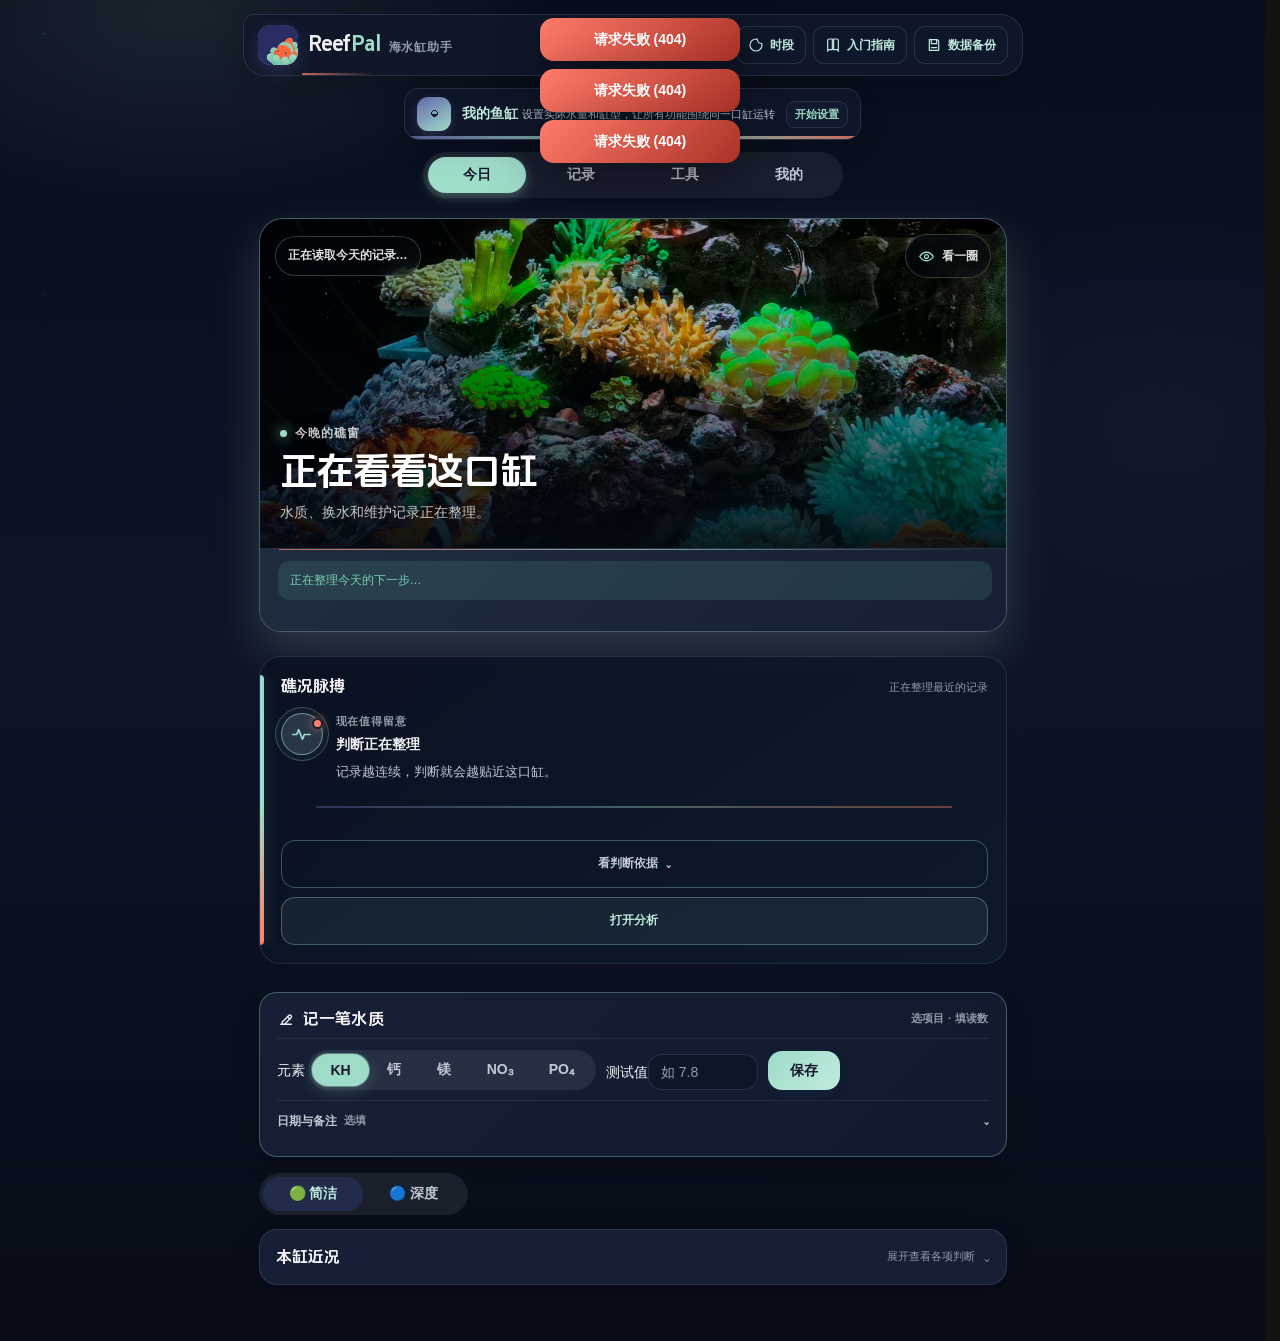
==== commit 95a88ba4: "feat: 完善移动端交互与补充闭环" ====
--- a/static/index.html
+++ b/static/index.html
@@ -241,6 +241,7 @@
   /* ── 跟手反馈：按压缩放 + 卡片悬停 ── */
   button, .seg-btn, .tab-btn, .mini-btn, .pager-btn, .mr-btn, .dose-toggle, .ctl-btn, .icon-btn, .dose-link-btn {
     -webkit-tap-highlight-color: transparent;
+    touch-action: manipulation;
   }
   button:active, .seg-btn:active, .mini-btn:active, .pager-btn:active, .mr-btn:active, .dose-toggle:active, .ctl-btn:active, .dose-link-btn:active {
     transform: scale(.96);
@@ -267,7 +268,7 @@
       radial-gradient(ellipse 42% 24% at 94% 28%, rgba(242,198,109,.09), transparent 74%),
       linear-gradient(180deg, var(--bg-canvas) 0%, var(--bg-gradient-mid) 54%, var(--bg-gradient-end) 100%);
     background-attachment: fixed;
-    color: var(--ink); min-height: 100vh; padding-bottom: 40px;
+    color: var(--ink); min-height: 100vh; min-height: 100dvh; padding-bottom: 40px;
   }
   body::before { content: ''; position: fixed; inset: 0; z-index: -1; pointer-events: none; opacity: .42;
     background-image: repeating-linear-gradient(112deg, transparent 0 42px, rgba(75,79,136,.026) 43px 44px, transparent 45px 82px);
@@ -348,7 +349,8 @@
   .est-note { font-size: var(--text-caption); color: var(--ink-faint); line-height: 1.6; }
 
   /* ─── Tabs（分段控制） ─── */
-  html { scrollbar-gutter: stable; }
+  html { scrollbar-gutter: stable; overflow-x: hidden; overflow-x: clip; }
+  body { overflow-x: hidden; overflow-x: clip; }
   .tabs { display: flex; justify-content: center; gap: 6px; margin-bottom: 16px; background: var(--border-light);
     padding: 5px; border-radius: var(--radius-pill); max-width: 420px; margin-left: auto; margin-right: auto; }
   .tab-btn {
@@ -472,6 +474,20 @@
   .calc-retest-note { display: flex; align-items: flex-start; gap: 8px; margin-top: 11px; padding: 9px 12px; border-radius: 12px;
     background: var(--ocean-soft); color: var(--ocean-deep); font-size: var(--text-caption); font-weight: 650; line-height: 1.6; }
   .calc-retest-note[hidden] { display: none; }
+  .calc-retest-copy { flex: 1; min-width: 0; }
+  .calc-retest-action { min-height: 44px; flex: 0 0 auto; padding: 8px 13px; border: 1px solid color-mix(in srgb,var(--ocean) 38%,var(--border));
+    border-radius: 11px; background: var(--surface-primary); color: var(--ocean-deep); font: inherit; font-weight: 750; cursor: pointer; }
+  .tool-return { display: none; min-height: 44px; align-items: center; gap: 6px; margin: 0 0 8px; padding: 7px 11px;
+    border: 0; border-radius: 11px; background: var(--surface-soft); color: var(--ocean-deep); font: inherit; font-size: var(--text-label); font-weight: 700; cursor: pointer; }
+  .tool-return.visible { display: inline-flex; }
+  .tool-return svg { width: 18px; height: 18px; fill: none; stroke: currentColor; stroke-width: 2; stroke-linecap: round; stroke-linejoin: round; }
+  .supplement-form-switch { display: grid; grid-template-columns: 1fr 1fr; gap: 8px; margin-bottom: 12px; }
+  .supplement-form-switch button { min-height: 44px; border: 1px solid var(--border-strong); border-radius: 12px; background: var(--surface-input);
+    color: var(--ink-soft); font: inherit; font-weight: 700; cursor: pointer; }
+  .supplement-form-switch button.active { border-color: var(--ocean); background: var(--ocean-soft); color: var(--ocean-deep); box-shadow: inset 0 0 0 1px var(--ocean); }
+  .supplement-summary { margin: 0 0 14px; padding: 12px 14px; border-radius: 14px; background: linear-gradient(110deg,var(--ocean-soft),var(--surface-secondary));
+    color: var(--ink-soft); font-size: var(--text-label); line-height: 1.65; }
+  .supplement-summary strong { display: block; color: var(--ink); font-size: var(--text-body); }
   .calc-footer-note { max-width: 760px; margin: 8px auto 0; color: var(--ink-faint); font-size: var(--text-caption); line-height: 1.7; text-align: center; }
   .calc-row { display: flex; align-items: flex-end; gap: 10px; flex-wrap: wrap; }
   .calc-row .field { display: flex; flex-direction: column; align-items: flex-start; gap: 5px; }
@@ -769,24 +785,17 @@
 
   /* ─── 移动端适配 ─── */
   @media (max-width: 560px) {
-    .app-header { min-height: 56px; margin: 0 0 8px; padding: calc(7px + env(safe-area-inset-top)) 12px 7px;
-      border-width: 0 0 1px; border-radius: 0; background: var(--surface-glass-strong); box-shadow: 0 5px 18px rgba(18,59,71,.04); }
-    .app-header::after { left: 54px; width: 58px; }
-    .brand .logo .mark { width: 34px; height: 34px; flex-basis: 34px; border-radius: 11px; }
-    .brand .logo .brand-name { font-size: var(--text-title); }
-    .brand .logo .brand-sub { display: none; }
-    .toolbar { gap: 5px; }
-    .mini-btn { width: 38px; min-height: 38px; padding: 0; justify-content: center; border-radius: 12px; }
-    .mini-btn .mini-label { position: absolute; width: 1px; height: 1px; padding: 0; margin: -1px; overflow: hidden; clip: rect(0,0,0,0); white-space: nowrap; border: 0; }
+    /* 底栏已经承担手机端定位，低频品牌与工具入口收进“我的”。 */
+    .app-header { display: none; }
     .calc-row .add-in { width: 100%; }
     /* 手机 App 化：底部导航遮挡补偿 */
     body { padding-bottom: calc(76px + env(safe-area-inset-bottom)); }
     /* 手机 App 化：tab 固定底部导航 */
-    .tabs { position: fixed; bottom: 0; left: 0; right: 0; max-width: 100%; margin: 0;
+    .tabs { position: fixed; bottom: 0; left: 0; right: 0; width: 100%; max-width: none; margin: 0;
       border-radius: 0; padding: 6px 8px calc(6px + env(safe-area-inset-bottom));
       background: var(--surface-glass-strong); backdrop-filter: blur(14px);
       border-top: 1px solid var(--border-light); z-index: 100; gap: 2px;
-      box-shadow: 0 -5px 18px rgba(18,59,71,.07); }
+      box-shadow: 0 -5px 18px rgba(18,59,71,.07); contain: layout paint; transform: translateZ(0); }
     .tab-btn { display: flex; flex-direction: column; align-items: center; gap: 2px;
       font-size: var(--text-caption); padding: 6px 2px; line-height: 1.2; }
     .tab-btn .tb-ico { font-size: var(--text-lead); display: inline-flex; align-items: center; justify-content: center;
@@ -802,7 +811,8 @@
     .tank-identity-meta { font-size: var(--text-micro); }
     .tank-edit-hint { display: none; }
     .tank-setup-box { padding: 20px 17px; }
-    .wrap { padding: 0 12px; }
+    .wrap { padding: max(10px,env(safe-area-inset-top)) 12px 0; }
+    .panel.slide-in-right,.panel.slide-in-left { animation: panelFade .16s ease-out both; }
     .d-field .ctl { min-width: 0 !important; }
     input[type=number], input[type=date], input[type=text], select.ctl { max-width: 100%; }
     .salt-target-picker { width: 100%; }
@@ -944,6 +954,7 @@
     .chart-controls .d-field .fl { font-size: var(--text-caption); }
     #wqChart { height: 300px; margin: 0 -4px; width: calc(100% + 8px); }
   }
+  @keyframes panelFade { from { opacity: .72; } to { opacity: 1; } }
   @media (max-width: 400px) {
     .seg-btn { padding: 7px 12px; font-size: var(--text-label); }
     .tab-btn { font-size: var(--text-caption); }
@@ -998,7 +1009,7 @@
   .modal-mask.open { display: flex; }
   .modal-box { background: var(--bg-elevated); border: 1px solid var(--border); border-radius: var(--radius); max-width: 430px; width: 100%; padding: 20px 22px;
     box-shadow: var(--shadow-lg); animation: fadeUp .22s ease; max-height: calc(100vh - 60px); overflow-y: auto;
-    -webkit-overflow-scrolling: touch; }
+    max-height: calc(100dvh - 60px); -webkit-overflow-scrolling: touch; overscroll-behavior: contain; }
   .modal-title { font-size: var(--text-section); font-weight: 700; color: var(--ink); margin-bottom: 4px; }
   .modal-sub { font-size: var(--text-caption); color: var(--ink-faint); margin-bottom: 14px; }
   .modal-field { display: flex; flex-direction: column; gap: 4px; margin-bottom: 11px; }
@@ -1008,9 +1019,9 @@
     color: var(--ink); background: var(--surface-input); transition: border .2s; width: 100%; }
   .modal-field input:focus, .modal-field select:focus { outline: none; border-color: var(--ocean); }
   .modal-row { display: flex; gap: 10px; }
-  .modal-row .modal-field { flex: 1; }
+  .modal-row .modal-field { flex: 1; min-width: 0; }
   .modal-actions { display: flex; gap: 10px; margin-top: 16px; }
-  .modal-actions button { flex: 1; padding: 10px 0; border-radius: var(--radius-sm); font-size: var(--text-body); font-weight: 700;
+  .modal-actions button { flex: 1; min-height: 44px; padding: 10px 12px; border-radius: var(--radius-sm); font-size: var(--text-body); font-weight: 700;
     border: none; cursor: pointer; transition: all .15s; }
   .modal-actions .m-save { background: var(--ocean); color: var(--text-on-brand); box-shadow: 0 4px 12px color-mix(in srgb,var(--brand-primary) 34%,transparent); }
   .modal-actions .m-save:hover { background: var(--ocean-deep); }
@@ -1019,6 +1030,51 @@
   .icon-btn { background: none; border: none; cursor: pointer; padding: 4px 6px; font-size: var(--text-body); border-radius: var(--radius-xs);
     transition: background .15s; }
   .icon-btn:hover { background: var(--ocean-soft); }
+
+  /* ─── 触屏选择器：避免系统原生白色选项层打断主题 ─── */
+  .choice-field { position: relative; min-width: 0; display: inline-block; vertical-align: middle; }
+  .choice-field > select.rp-native-select {
+    position: absolute !important; width: 1px !important; height: 1px !important; min-height: 1px !important;
+    margin: 0 !important; padding: 0 !important; overflow: hidden !important; opacity: 0 !important;
+    pointer-events: none !important; clip: rect(0 0 0 0); clip-path: inset(50%); white-space: nowrap;
+  }
+  .choice-select-trigger { position: relative; width: 100%; min-width: 132px; min-height: 44px; padding: 9px 38px 9px 12px;
+    border: 1.5px solid var(--border); border-radius: 12px; background: var(--surface-input); color: var(--ink);
+    font: 600 var(--text-body)/1.35 var(--font-ui); text-align: left; cursor: pointer; transition: border-color .15s,background .15s,box-shadow .15s; }
+  .choice-select-trigger::after { content: ''; position: absolute; top: 50%; right: 15px; width: 7px; height: 7px;
+    border: solid currentColor; border-width: 0 1.5px 1.5px 0; transform: translateY(-70%) rotate(45deg); opacity: .62; }
+  .choice-select-trigger:focus-visible { outline: 3px solid var(--focus-ring); outline-offset: 2px; border-color: var(--ocean); }
+  .choice-select-trigger[aria-expanded="true"] { border-color: var(--ocean); box-shadow: 0 0 0 3px var(--ring); }
+  .choice-select-trigger:disabled { opacity: .48; cursor: not-allowed; }
+  .choice-sheet-mask { position: fixed; inset: 0; z-index: 9300; display: none; align-items: flex-end; justify-content: center;
+    padding: max(10px,env(safe-area-inset-top)) 12px 0; background: var(--overlay); backdrop-filter: blur(4px); }
+  .choice-sheet-mask.open { display: flex; }
+  .choice-sheet { width: min(100%,520px); max-height: calc(100dvh - max(10px,env(safe-area-inset-top))); overflow: hidden;
+    padding: 8px 14px calc(14px + env(safe-area-inset-bottom)); border: 1px solid var(--border-strong); border-bottom: 0;
+    border-radius: 24px 24px 0 0; background: var(--bg-elevated); box-shadow: var(--shadow-lg); animation: choiceSheetIn .2s ease-out both; }
+  .choice-sheet-grip { width: 36px; height: 4px; margin: 2px auto 8px; border-radius: 4px; background: var(--border-strong); }
+  .choice-sheet-head { min-height: 48px; display: flex; align-items: center; justify-content: space-between; gap: 12px; padding: 2px 2px 8px; }
+  .choice-sheet-head h2 { margin: 0; color: var(--ink); font: 700 var(--text-section)/1.35 var(--font-display); }
+  .choice-sheet-close { width: 44px; height: 44px; display: grid; place-items: center; flex: 0 0 44px; border: 0; border-radius: 50%;
+    background: var(--surface-soft); color: var(--ink-soft); font-size: var(--text-lead); cursor: pointer; }
+  .choice-sheet-close svg { width: 20px; height: 20px; fill: none; stroke: currentColor; stroke-width: 1.8; stroke-linecap: round; }
+  .choice-sheet-options { max-height: min(62dvh,520px); overflow-y: auto; overscroll-behavior: contain; padding: 2px 0; }
+  .choice-sheet-option { width: 100%; min-height: 54px; display: grid; grid-template-columns: minmax(0,1fr) 28px; align-items: center;
+    gap: 10px; padding: 10px 12px; border: 1px solid transparent; border-radius: 14px; background: transparent; color: var(--ink);
+    text-align: left; cursor: pointer; }
+  .choice-sheet-option + .choice-sheet-option { margin-top: 4px; }
+  .choice-sheet-option:active { background: var(--surface-hover); }
+  .choice-sheet-option[aria-checked="true"] { border-color: color-mix(in srgb,var(--brand-primary) 45%,var(--border)); background: var(--ocean-soft); }
+  .choice-sheet-option:disabled { opacity: .42; cursor: not-allowed; }
+  .choice-sheet-option strong,.choice-sheet-option small { display: block; }
+  .choice-sheet-option strong { font-size: var(--text-body); line-height: 1.35; }
+  .choice-sheet-option small { margin-top: 2px; color: var(--ink-soft); font-size: var(--text-caption); line-height: 1.4; }
+  .choice-sheet-check { width: 24px; height: 24px; display: grid; place-items: center; border: 1.5px solid var(--border-strong);
+    border-radius: 50%; color: transparent; font-size: var(--text-label); font-weight: 800; }
+  .choice-sheet-option[aria-checked="true"] .choice-sheet-check { border-color: var(--brand-primary); background: var(--brand-primary); color: var(--text-on-brand); }
+  .choice-sheet-option[aria-checked="true"] .choice-sheet-check::after { content: ''; width: 8px; height: 8px; border-radius: 50%; background: currentColor; }
+  html.choice-sheet-open,html.choice-sheet-open body { overflow: hidden; }
+  @keyframes choiceSheetIn { from { opacity: .65; transform: translateY(20px); } to { opacity: 1; transform: none; } }
 
   /* ─── 应用栏工具：低频入口保持可达，不再另占一行 ─── */
   .toolbar { display: flex; align-items: center; justify-content: flex-end; gap: 7px; margin: 0; flex: 0 0 auto; }
@@ -1598,7 +1654,74 @@
   .calc-row .result, .dose-row .d-read {
     font-family: var(--font-data); font-variant-numeric: tabular-nums; font-weight: 600;
   }
+
+  /* ─── 正式信息架构：记录、工具与我的 ─── */
+  .record-panel, .tools-hub, .profile-hub { max-width: 720px; margin: 0 auto; }
+  .record-page-head, .hub-head { margin: 6px 4px 18px; }
+  .record-page-head { display: flex; align-items: end; justify-content: space-between; gap: 16px; }
+  .record-page-head > div, .hub-head { min-width: 0; }
+  .record-page-head span:first-child, .hub-head > span { color: var(--brand-primary); font-size: var(--text-caption); font-weight: 800; letter-spacing: .1em; }
+  .record-page-head h1, .hub-head h1 { margin: 4px 0 0; color: var(--ink); font-family: var(--font-display); font-size: clamp(26px,7vw,34px); line-height: 1.15; letter-spacing: -.035em; }
+  .record-page-head p, .hub-head p { margin: 7px 0 0; color: var(--ink-soft); font-size: var(--text-label); }
+  .record-quick-grid { display: grid; grid-template-columns: repeat(4,minmax(0,1fr)); gap: 8px; margin-bottom: 20px; }
+  .record-quick-grid > button { min-width: 0; min-height: 92px; padding: 10px 5px; border: 1px solid var(--border); border-radius: 18px 18px 7px; background: linear-gradient(145deg,var(--surface-primary),var(--surface-secondary)); color: var(--ink-soft); cursor: pointer; transition: border-color .18s,transform .12s; }
+  .record-quick-grid > button:hover { border-color: var(--border-strong); }
+  .record-quick-grid > button:active { transform: scale(.98); }
+  .record-quick-grid strong, .record-quick-grid small { display: block; }
+  .record-quick-grid strong { margin-top: 6px; color: var(--ink); font-size: var(--text-label); }
+  .record-quick-grid small { margin-top: 1px; color: var(--ink-faint); font-size: var(--text-micro); white-space: nowrap; }
+  .record-quick-icon, .hub-icon { width: 38px; height: 38px; display: grid; place-items: center; margin: auto; border-radius: 13px 13px 5px; color: var(--record-accent); background: color-mix(in srgb,var(--record-accent) 12%,transparent); }
+  .record-quick-icon svg, .hub-icon svg { width: 20px; height: 20px; fill: none; stroke: currentColor; stroke-width: 1.8; stroke-linecap: round; stroke-linejoin: round; }
+  .record-quick-icon.water { --record-accent: var(--brand-mint); }.record-quick-icon.change { --record-accent: var(--signal-watch); }.record-quick-icon.supplement { --record-accent: var(--brand-coral); }.record-quick-icon.dosing { --record-accent: var(--brand-violet); }
+  .record-chains { padding: 16px; border: 1px solid var(--border); border-radius: 8px 22px 22px; background: linear-gradient(145deg,var(--surface-primary),var(--surface-secondary)); box-shadow: var(--shadow); }
+  .record-section-head { display: flex; align-items: start; justify-content: space-between; gap: 12px; margin-bottom: 12px; }
+  .record-section-head h2 { margin: 2px 0 0; color: var(--ink); font-family: var(--font-display); font-size: var(--text-lead); line-height: 1.3; }
+  .record-section-head small, .record-section-head > span { color: var(--ink-faint); font-size: var(--text-caption); }
+  .record-chain-main { padding: 14px; border: 1px solid color-mix(in srgb,var(--brand-coral) 25%,var(--border)); border-radius: 17px 17px 7px; background: color-mix(in srgb,var(--brand-coral) 6%,var(--surface-primary)); }
+  .record-chain-main summary { list-style: none; cursor: pointer; }
+  .record-chain-main summary::-webkit-details-marker { display: none; }
+  .record-chain-top { display: flex; justify-content: space-between; gap: 10px; color: var(--brand-coral); font-size: var(--text-micro); font-weight: 800; }
+  .record-chain-main h3 { margin: 4px 0 0; color: var(--ink); font-size: var(--text-section); }
+  .record-chain-main p { margin: 4px 0 0; color: var(--ink-soft); font-size: var(--text-caption); }
+  .record-chain-path { display: grid; grid-template-columns: repeat(3,1fr); margin-top: 14px; }
+  .record-chain-step { position: relative; padding-top: 12px; color: var(--ink-faint); font-size: var(--text-micro); }
+  .record-chain-step::before { content: ""; position: absolute; left: 0; right: 0; top: 4px; height: 2px; background: var(--border-strong); }
+  .record-chain-step:first-child::before { left: 7px; }.record-chain-step:last-child::before { right: calc(100% - 7px); }
+  .record-chain-step i { position: absolute; z-index: 1; left: 0; top: 0; width: 9px; height: 9px; border: 2px solid var(--surface-primary); border-radius: 50%; background: var(--ink-faint); }
+  .record-chain-step.done i { background: var(--brand-mint); box-shadow: 0 0 8px color-mix(in srgb,var(--brand-mint) 60%,transparent); }.record-chain-step.current i { background: var(--brand-coral); }
+  .record-chain-step time, .record-chain-step b { display: block; }.record-chain-step time { font-family: var(--font-data); font-size: 10px; }.record-chain-step b { margin-top: 1px; color: var(--ink-soft); }
+  .record-chain-more { display: grid; grid-template-columns: 78px minmax(0,1fr); gap: 8px 12px; margin-top: 13px; padding-top: 12px; border-top: 1px solid var(--border); }
+  .record-chain-more dt { color: var(--ink-faint); font-size: var(--text-caption); }.record-chain-more dd { margin: 0; color: var(--ink-soft); font-size: var(--text-label); }
+  .record-chain-closed { width: 100%; min-height: 54px; display: grid; grid-template-columns: 34px minmax(0,1fr) auto; align-items: center; gap: 10px; padding: 9px 3px; border: 0; border-top: 1px solid var(--border); background: transparent; color: var(--ink); text-align: left; cursor: pointer; }
+  .record-chain-closed:first-of-type { margin-top: 9px; }.record-chain-closed i { width: 32px; height: 32px; display: grid; place-items: center; border-radius: 11px 11px 4px; background: color-mix(in srgb,var(--brand-violet) 12%,transparent); color: var(--brand-violet); font-style: normal; }.record-chain-closed small,.record-chain-closed strong { display: block; }.record-chain-closed small { color: var(--ink-faint); font-size: var(--text-micro); }.record-chain-closed strong { font-size: var(--text-label); }.record-chain-closed > b { color: var(--signal-ok); font-size: var(--text-caption); white-space: nowrap; }
+  .record-history { margin-top: 26px; }
+  .record-filters { display: flex; gap: 7px; margin-bottom: 13px; }
+  .record-filters button { min-height: 44px; padding: 0 15px; border: 1px solid var(--border); border-radius: var(--radius-pill); background: transparent; color: var(--ink-faint); font-size: var(--text-caption); font-weight: 700; cursor: pointer; }.record-filters button.active { border-color: color-mix(in srgb,var(--brand-mint) 50%,var(--border)); background: color-mix(in srgb,var(--brand-mint) 12%,transparent); color: var(--brand-primary); }
+  .record-day { position: relative; padding-left: 34px; }.record-day::before { content: ""; position: absolute; left: 10px; top: 12px; bottom: -14px; width: 3px; border-radius: 9px; background: linear-gradient(var(--brand-coral),var(--brand-mint),var(--brand-violet)); opacity: .75; }.record-day:last-child::before { bottom: 22px; }
+  .record-day-head { position: relative; min-height: 32px; display: flex; justify-content: space-between; align-items: center; }.record-day-head::before { content: ""; position: absolute; left: -29px; width: 13px; height: 13px; border: 4px solid var(--bg-canvas); border-radius: 50%; background: var(--brand-mint); box-shadow: 0 0 0 1px var(--border-strong); }.record-day-head strong { color: var(--ink); font-family: var(--font-data); font-size: var(--text-body); }.record-day-head span { color: var(--ink-faint); font-size: var(--text-micro); }
+  .record-event { width: 100%; min-height: 68px; display: grid; grid-template-columns: 38px minmax(0,1fr) auto; gap: 10px; align-items: start; padding: 12px 2px 12px 0; border: 0; border-bottom: 1px solid var(--border); background: transparent; color: var(--ink); text-align: left; cursor: pointer; }.record-event:last-child { border-bottom: 0; }.record-event-icon { width: 36px; height: 36px; display: grid; place-items: center; border-radius: 12px 12px 4px; background: color-mix(in srgb,var(--event-accent) 12%,transparent); color: var(--event-accent); }.record-event-icon svg { width: 19px; height: 19px; fill: none; stroke: currentColor; stroke-width: 1.8; stroke-linecap: round; stroke-linejoin: round; }.record-event-copy { min-width: 0; }.record-event-meta { color: var(--event-accent); font-size: var(--text-micro); font-weight: 750; }.record-event-copy strong { display: block; margin-top: 2px; font-size: var(--text-body); }.record-event-copy p { display: -webkit-box; margin: 3px 0 0; overflow: hidden; color: var(--ink-soft); font-size: var(--text-caption); -webkit-box-orient: vertical; -webkit-line-clamp: 2; }.record-event-tags { display: flex; flex-wrap: wrap; gap: 5px; margin-top: 6px; }.record-event-tags span { padding: 2px 6px; border-radius: 6px; background: color-mix(in srgb,var(--event-accent) 9%,transparent); color: var(--ink-soft); font-size: var(--text-micro); }.record-event > b { padding-top: 7px; color: var(--ink-faint); font-size: var(--text-lead); }
+  .record-loading,.record-empty { padding: 24px 8px; color: var(--ink-faint); font-size: var(--text-label); text-align: center; }.record-more { width: calc(100% - 34px); min-height: 46px; margin: 8px 0 0 34px; border: 1px solid var(--border); border-radius: var(--radius-sm); background: var(--surface-primary); color: var(--ink-soft); font-weight: 700; cursor: pointer; }
+  .hub-grid { display: grid; grid-template-columns: repeat(2,minmax(0,1fr)); gap: 12px; }.hub-grid button { min-height: 138px; padding: 18px; border: 1px solid var(--border); border-radius: 22px 22px 8px; background: linear-gradient(145deg,var(--surface-primary),var(--surface-secondary)); color: var(--ink); text-align: left; cursor: pointer; box-shadow: var(--shadow); }.hub-grid .hub-icon { margin: 0 0 14px; }.hub-icon.salt { --record-accent: var(--signal-watch); }.hub-icon.supplement { --record-accent: var(--brand-coral); }.hub-icon.dosing { --record-accent: var(--brand-violet); }.hub-icon.depth { --record-accent: var(--brand-mint); }.hub-grid strong,.hub-grid small { display: block; }.hub-grid strong { font-size: var(--text-section); }.hub-grid small { margin-top: 5px; color: var(--ink-soft); font-size: var(--text-caption); }
+  .profile-tank-card { width: 100%; min-height: 84px; display: grid; grid-template-columns: 48px minmax(0,1fr) auto; align-items: center; gap: 12px; padding: 14px; border: 1px solid var(--border); border-radius: 22px 22px 8px; background: linear-gradient(145deg,var(--surface-primary),var(--surface-secondary)); color: var(--ink); text-align: left; cursor: pointer; box-shadow: var(--shadow); }.profile-tank-mark { width: 46px; height: 46px; display: grid; place-items: center; border-radius: 15px; background: linear-gradient(145deg,var(--brand-violet),var(--brand-mint)); color: var(--text-on-brand); }.profile-tank-card strong,.profile-tank-card small { display: block; }.profile-tank-card small { margin-top: 3px; color: var(--ink-soft); }.profile-tank-card > b { color: var(--brand-primary); font-size: var(--text-caption); }
+  .profile-list { margin-top: 16px; overflow: hidden; border: 1px solid var(--border); border-radius: 18px; background: var(--surface-primary); }.profile-list button { width: 100%; min-height: 66px; display: grid; grid-template-columns: minmax(0,1fr) auto; gap: 2px 12px; padding: 12px 15px; border: 0; border-bottom: 1px solid var(--border); background: transparent; color: var(--ink); text-align: left; cursor: pointer; }.profile-list button:last-child { border-bottom: 0; }.profile-list span { font-weight: 700; }.profile-list small { color: var(--ink-soft); }.profile-list b { grid-row: 1/3; grid-column: 2; align-self: center; color: var(--ink-faint); font-size: var(--text-lead); }
   @media (max-width: 560px) {
+    html { scroll-padding-top: calc(12px + env(safe-area-inset-top)); scroll-padding-bottom: calc(92px + env(safe-area-inset-bottom)); }
+    .choice-field { min-width: 0; flex: 1 1 auto; }
+    .record-form .choice-field,.calc-row .field .choice-field,.chart-controls .choice-field,
+    .modal-field .choice-field,.tank-step .choice-field,.est-row .choice-field { display: block; width: 100% !important; }
+    .choice-select-trigger { min-height: 48px; }
+    .modal-mask { align-items: flex-end; padding: max(10px,env(safe-area-inset-top)) 0 0; }
+    .modal-box, .tank-setup-box, .estimator-modal-box {
+      width: 100%; max-width: none; max-height: calc(100vh - max(10px,env(safe-area-inset-top)));
+      max-height: calc(100dvh - max(10px,env(safe-area-inset-top))); margin: 0; padding: 20px 16px calc(16px + env(safe-area-inset-bottom));
+      border-radius: 22px 22px 0 0; border-bottom: 0;
+    }
+    .modal-actions button { min-height: 48px; }
+    .modal-field input, .modal-field select, input.ctl, select.ctl, textarea,
+    .calc-row input, .dose-row input { min-height: 44px; }
+    .mini-btn { width: 44px; min-height: 44px; }
+    .seg-btn, .pager-btn, .mr-btn, .dose-toggle, .ctl-btn, .icon-btn, .dose-link-btn { min-height: 44px; }
+    .icon-btn { min-width: 44px; }
     input.ctl, select.ctl, textarea, .modal-field input, .modal-field select,
     .calc-row input, .dose-row input { font-size: var(--text-section); }
     .reef-round-state { padding: 10px 8px; }
@@ -1606,6 +1729,7 @@
     .tool-page-head-copy { display: block; }
     .tool-page-head-copy strong, .tool-page-head-copy span { display: block; }
     .tool-page-head-copy span { margin-top: 1px; }
+    .record-page-head { align-items: center; }.record-page-head p { max-width: 250px; }.record-quick-grid { gap: 6px; }.record-quick-grid > button { min-height: 86px; }.record-quick-grid small { display: none; }.record-chain-more { grid-template-columns: 70px minmax(0,1fr); }.hub-grid button { min-height: 126px; padding: 15px; }
   }
 </style>
 </head>
@@ -1681,9 +1805,9 @@
   <!-- Tabs -->
   <div class="tabs">
     <button class="tab-btn active" onclick="navigateMainTab('water')"><span class="tb-ico"><svg viewBox="0 0 24 24" aria-hidden="true"><path d="M5 18V9M10 18V5M15 18v-7M20 18V7M3 18h19"/></svg></span><span>今日</span></button>
-    <button class="tab-btn" onclick="navigateMainTab('salt')"><span class="tb-ico"><svg viewBox="0 0 24 24" aria-hidden="true"><path d="M7 7h10l2 4-7 9-7-9zM9 7l3-3 3 3M5 11h14"/></svg></span><span>换水</span></button>
-    <button class="tab-btn" onclick="navigateMainTab('calc')"><span class="tb-ico"><svg viewBox="0 0 24 24" aria-hidden="true"><path d="M9 3h6M10 3v6l-5 8a2 2 0 0 0 1.7 3h10.6a2 2 0 0 0 1.7-3l-5-8V3M8 14h8"/></svg></span><span>补充</span></button>
-    <button class="tab-btn" onclick="navigateMainTab('dosing')"><span class="tb-ico"><svg viewBox="0 0 24 24" aria-hidden="true"><path d="M12 3c3.1 4 6 7.2 6 11a6 6 0 0 1-12 0c0-3.8 2.9-7 6-11zM9 15.5c.4 1.3 1.4 2 3 2"/></svg></span><span>滴定</span></button>
+    <button class="tab-btn" onclick="navigateMainTab('record')"><span class="tb-ico"><svg viewBox="0 0 24 24" aria-hidden="true"><path d="M6 3h12a2 2 0 0 1 2 2v16H4V5a2 2 0 0 1 2-2Z"/><path d="M8 8h8M8 12h8M8 16h5"/></svg></span><span>记录</span></button>
+    <button class="tab-btn" onclick="navigateMainTab('tools')"><span class="tb-ico"><svg viewBox="0 0 24 24" aria-hidden="true"><path d="M14 6l4-3 3 3-3 4M16 8l-9 9-4 1 1-4 9-9M12 12l4 4"/></svg></span><span>工具</span></button>
+    <button class="tab-btn" onclick="navigateMainTab('profile')"><span class="tb-ico"><svg viewBox="0 0 24 24" aria-hidden="true"><circle cx="12" cy="8" r="3"/><path d="M5 21c.7-4 3-6 7-6s6.3 2 7 6"/></svg></span><span>我的</span></button>
   </div>
 
   <section class="today-board tone-neutral" id="todayBoard" aria-live="polite">
@@ -1746,11 +1870,59 @@
     </div>
   </section>
 
+  <div id="panel-record" class="panel record-panel" aria-labelledby="recordPageTitle">
+    <div class="record-page-head">
+      <div><span>礁缸记录</span><h1 id="recordPageTitle">给变化留个底</h1><p>测了什么、做过什么，过几天回来看会更清楚。</p></div>
+    </div>
+    <div class="record-quick-grid" aria-label="快捷记录">
+      <button type="button" onclick="openRecordTool('water','wqElSeg')"><span class="record-quick-icon water"><svg viewBox="0 0 24 24" aria-hidden="true"><path d="M12 3c4 5 6 8 6 11a6 6 0 0 1-12 0c0-3 2-6 6-11Z"/></svg></span><strong>水质</strong><small>记一组读数</small></button>
+      <button type="button" onclick="openRecordTool('salt','wcCalculator')"><span class="record-quick-icon change"><svg viewBox="0 0 24 24" aria-hidden="true"><path d="M5 8h14l-2 11H7L5 8Z"/><path d="M8 13c2-1 6-1 8 0"/></svg></span><strong>换水</strong><small>把实做记下</small></button>
+      <button type="button" onclick="openRecordTool('calc','supplementCalc')"><span class="record-quick-icon supplement"><svg viewBox="0 0 24 24" aria-hidden="true"><path d="M9 3h6M10 3v6l-5 8a2 2 0 0 0 1.7 3h10.6a2 2 0 0 0 1.7-3l-5-8V3"/></svg></span><strong>补充</strong><small>算这次用量</small></button>
+      <button type="button" onclick="openRecordTool('dosing','dosingCalc')"><span class="record-quick-icon dosing"><svg viewBox="0 0 24 24" aria-hidden="true"><path d="M9 3h6v4H9zM8 7h8v14H8z"/></svg></span><strong>滴定</strong><small>调每天方案</small></button>
+    </div>
+    <section class="record-chains" aria-labelledby="recordChainsTitle">
+      <div class="record-section-head"><div><small id="recordWeekCount">最近 7 天</small><h2 id="recordChainsTitle">最近在留意</h2></div><span id="recordChainCount">读取中</span></div>
+      <div id="recordChains"><div class="record-loading">正在翻最近的记录…</div></div>
+    </section>
+    <section class="record-history" aria-labelledby="recordHistoryTitle">
+      <div class="record-section-head"><h2 id="recordHistoryTitle">记录与变化</h2><span id="recordEventCount">读取中</span></div>
+      <div class="record-filters" role="group" aria-label="筛选记录">
+        <button class="active" type="button" data-record-filter="all" aria-pressed="true">全部</button>
+        <button type="button" data-record-filter="water" aria-pressed="false">水质</button>
+        <button type="button" data-record-filter="care" aria-pressed="false">缸务</button>
+      </div>
+      <div class="record-timeline" id="recordTimeline"><div class="record-loading">正在把记录串起来…</div></div>
+      <button class="record-more" id="recordMore" type="button" onclick="showMoreRecordEvents()" hidden>再看一些</button>
+    </section>
+  </div>
+
+  <div id="panel-tools" class="panel tools-hub" aria-labelledby="toolsPageTitle">
+    <div class="hub-head"><span>常用工具</span><h1 id="toolsPageTitle">动手时，从这里进</h1><p>换水、补充、滴定和深度分析，都在这里。</p></div>
+    <div class="hub-grid">
+      <button type="button" onclick="openRecordTool('salt','wcCalculator')"><span class="hub-icon salt"><svg viewBox="0 0 24 24" aria-hidden="true"><path d="M5 8h14l-2 11H7L5 8Z"/><path d="M8 8a4 4 0 0 1 8 0M8 13c2-1 6-1 8 0"/></svg></span><strong>换水配盐</strong><small>算盐量，完成后直接留记录</small></button>
+      <button type="button" onclick="openRecordTool('calc','supplementCalc')"><span class="hub-icon supplement"><svg viewBox="0 0 24 24" aria-hidden="true"><path d="M9 3h6M10 3v6l-5 8a2 2 0 0 0 1.7 3h10.6a2 2 0 0 0 1.7-3l-5-8V3"/></svg></span><strong>元素补充</strong><small>根据实测，算一次补多少</small></button>
+      <button type="button" onclick="openRecordTool('dosing','dosingCalc')"><span class="hub-icon dosing"><svg viewBox="0 0 24 24" aria-hidden="true"><path d="M9 3h6v4H9zM8 7h8v14H8z"/></svg></span><strong>日常滴定</strong><small>从消耗到每天方案</small></button>
+      <button type="button" onclick="openWaterDepth()"><span class="hub-icon depth"><svg viewBox="0 0 24 24" aria-hidden="true"><path d="M4 19V9M9 19V5M14 19v-7M19 19V7M2 19h20"/></svg></span><strong>水质深度</strong><small>趋势、分析和历史读数</small></button>
+    </div>
+  </div>
+
+  <div id="panel-profile" class="panel profile-hub" aria-labelledby="profilePageTitle">
+    <div class="hub-head"><span>我的 ReefPal</span><h1 id="profilePageTitle">这口缸的资料</h1><p>鱼缸档案、维护习惯和数据备份都放在这里。</p></div>
+    <button class="profile-tank-card" type="button" onclick="openTankSetup(true)"><span class="profile-tank-mark">◒</span><span><strong id="profileTankName">我的鱼缸</strong><small id="profileTankMeta">查看水量、类型与阶段</small></span><b>编辑 ›</b></button>
+    <div class="profile-list">
+      <button type="button" onclick="openMaintenanceSettings()"><span>维护节奏</span><small>清洁、换水与设备周期</small><b>›</b></button>
+      <button type="button" onclick="openThemeSheet(this)"><span>显示主题</span><small id="profileThemeSummary">跟随时段</small><b>›</b></button>
+      <button type="button" onclick="openGuide()"><span>入门指南</span><small>需要时再回来翻一翻</small><b>›</b></button>
+      <button type="button" onclick="openBackup()"><span>数据备份</span><small>导出、恢复和迁移记录</small><b>›</b></button>
+    </div>
+  </div>
+
   <!-- 计算仍使用“我的鱼缸”水量；不再在补充/滴定页重复显示设置条。 -->
   <input type="hidden" id="globalWater">
 
   <!-- 元素补充 -->
   <div id="panel-calc" class="panel">
+    <button class="tool-return" id="calcToolReturn" type="button" onclick="returnFromTool()"><svg viewBox="0 0 24 24" aria-hidden="true"><path d="m15 18-6-6 6-6"/></svg>回到记录</button>
     <div class="tool-page-head">
       <span class="tool-page-head-icon" aria-hidden="true"><svg viewBox="0 0 24 24"><path d="M9 3h6M10 3v6l-5 8a2 2 0 0 0 1.7 3h10.6a2 2 0 0 0 1.7-3l-5-8V3M8 14h8"/></svg></span>
       <span class="tool-page-head-copy"><strong>本次补充</strong><span>先选元素，再按这次实测判断</span></span>
@@ -1762,6 +1934,7 @@
 
   <!-- 滴定方案 -->
   <div id="panel-dosing" class="panel">
+    <button class="tool-return" id="dosingToolReturn" type="button" onclick="returnFromTool()"><svg viewBox="0 0 24 24" aria-hidden="true"><path d="m15 18-6-6 6-6"/></svg>回到记录</button>
     <div class="tool-page-head">
       <span class="tool-page-head-icon" aria-hidden="true"><svg viewBox="0 0 24 24"><path d="M12 3c3.1 4 6 7.2 6 11a6 6 0 0 1-12 0c0-3.8 2.9-7 6-11Z"/><path d="M9 15.5c.4 1.3 1.4 2 3 2"/></svg></span>
       <span class="tool-page-head-copy"><strong>日常滴定</strong><span>先算真实消耗，再决定每天滴多少</span></span>
@@ -1975,6 +2148,7 @@
 
   <!-- 换水（配盐计算 + 换水记录） -->
   <div id="panel-salt" class="panel">
+    <button class="tool-return" id="saltToolReturn" type="button" onclick="returnFromTool()"><svg viewBox="0 0 24 24" aria-hidden="true"><path d="m15 18-6-6 6-6"/></svg>回到记录</button>
     <div class="tool-page-head">
       <span class="tool-page-head-icon" aria-hidden="true"><svg viewBox="0 0 24 24"><path d="M7 7h10l2 4-7 9-7-9Z"/><path d="M9 7l3-3 3 3M5 11h14"/></svg></span>
       <span class="tool-page-head-copy"><strong>配盐与换水</strong><span>算好这一桶，完成后顺手入账</span></span>
@@ -2155,6 +2329,12 @@
             <select id="wqChartWC" class="ctl" onchange="renderWaterChart()">
               <option value="0">隐藏</option>
               <option value="1">显示</option>
+            </select>
+          </span>
+          <span class="d-field"><span class="fl">补充标记</span>
+            <select id="wqChartSupplement" class="ctl" onchange="renderWaterChart()">
+              <option value="1">显示</option>
+              <option value="0">隐藏</option>
             </select>
           </span>
         </div>
@@ -2344,6 +2524,30 @@
   </div>
 </div>
 
+<!-- 一次性补充：确认实际添加，并约好复测日期 -->
+<div class="modal-mask" id="supplementModal" onclick="if(event.target===this)closeSupplementModal()">
+  <div class="modal-box" role="dialog" aria-modal="true" aria-labelledby="supplementModalTitle">
+    <div class="modal-title" id="supplementModalTitle">记下这次补充</div>
+    <div class="modal-sub">计算量只是起点，按实际加进去的量留一笔，复测时才能接得上。</div>
+    <div class="supplement-summary" id="supplementSummary"></div>
+    <div class="supplement-form-switch" id="supplementFormSwitch" role="group" aria-label="补充形式">
+      <button type="button" data-form="powder" onclick="setSupplementForm('powder')">粉末</button>
+      <button type="button" data-form="solution" onclick="setSupplementForm('solution')">已配溶液</button>
+    </div>
+    <div class="modal-field"><label for="supplementActual">实际添加量</label><input id="supplementActual" type="number" inputmode="decimal" min="0" step="any"><small id="supplementActualHelp"></small></div>
+    <div class="modal-field"><label for="supplementProduct">产品或配液名称（可选）</label><input id="supplementProduct" type="text" maxlength="80" placeholder="例如：自配 KH 溶液"></div>
+    <div class="modal-row">
+      <div class="modal-field"><label for="supplementDate">补充日期</label><input id="supplementDate" type="date"></div>
+      <div class="modal-field"><label for="supplementRetestDate">准备复测</label><input id="supplementRetestDate" type="date"></div>
+    </div>
+    <div class="modal-field"><label for="supplementNote">顺手留一句（可选）</label><input id="supplementNote" type="text" maxlength="200" placeholder="例如：分两次加完"></div>
+    <div class="modal-actions">
+      <button class="m-cancel" type="button" onclick="closeSupplementModal()">先不记</button>
+      <button class="m-save" id="supplementSave" type="button" onclick="saveSupplementEvent()">记下并等复测</button>
+    </div>
+  </div>
+</div>
+
 <!-- 快速巡缸：首版记录整缸观察，不依赖生物档案 -->
 <div class="modal-mask reef-round-mask" id="reefRoundModal" onclick="if(event.target===this)closeReefRound()">
   <div class="modal-box reef-round-box" role="dialog" aria-modal="true" aria-labelledby="reefRoundTitle">
@@ -2439,6 +2643,20 @@
   </div>
 </div>
 
+<!-- 触屏端统一选择抽屉：保留原 select 的数据行为，只接管视觉与触控。 -->
+<div class="choice-sheet-mask" id="choiceSheet" aria-hidden="true" onclick="if(event.target===this)closeChoiceSheet()">
+  <section class="choice-sheet" role="dialog" aria-modal="true" aria-labelledby="choiceSheetTitle">
+    <div class="choice-sheet-grip" aria-hidden="true"></div>
+    <header class="choice-sheet-head">
+      <h2 id="choiceSheetTitle">选择</h2>
+      <button class="choice-sheet-close" type="button" onclick="closeChoiceSheet()" aria-label="关闭选择面板">
+        <svg viewBox="0 0 24 24" aria-hidden="true"><path d="m6 6 12 12M18 6 6 18"/></svg>
+      </button>
+    </header>
+    <div class="choice-sheet-options" id="choiceSheetOptions" role="radiogroup"></div>
+  </section>
+</div>
+
 <script>
 let groupData = null;
 const THEME_KEY = 'reefpal_theme';
@@ -2459,9 +2677,11 @@
   if (meta) meta.setAttribute('content', THEME_META_COLORS[resolved]);
   const button = document.getElementById('themeButton');
   const label = document.getElementById('themeButtonLabel');
+  const profileSummary = document.getElementById('profileThemeSummary');
   const choiceNames = { system: '跟随时段', light: '晴海日光', dusk: '珊瑚黄昏', dark: '蓝灯夜潜' };
   if (button) button.setAttribute('aria-label', '选择显示主题，当前' + choiceNames[preference]);
   if (label) label.textContent = preference === 'system' ? '时段' : choiceNames[preference];
+  if (profileSummary) profileSummary.textContent = choiceNames[preference];
   const reefKicker = document.getElementById('todayReefKicker');
   if (reefKicker) reefKicker.textContent = { light: '今天的礁窗', dusk: '傍晚的礁窗', dark: '今晚的礁窗' }[resolved];
   document.querySelectorAll('[data-theme-choice]').forEach(el => {
@@ -2499,15 +2719,184 @@
   toast(preference === 'system' ? '已经按当前时段换好颜色' : '已切换为' + names[preference], 'info');
 }
 
+/* ═══ 触屏选择器：视觉统一，底层仍使用原 select 与 change 事件 ═══ */
+let choiceSheetState = null;
+const CHOICE_TITLES = {
+  dlmEl: '选择元素', dlmAction: '选择动作', saltBrand: '选择海盐品牌', wcBrand: '选择海盐品牌',
+  wqChartEl: '选择趋势项目', wqChartRange: '本缸参考', wqChartDose: '滴定标记',
+  wqChartWC: '换水标记', wqChartSupplement: '补充标记', tankSetupStage: '选择当前阶段',
+  estShape: '选择缸体形状', estLevel: '选择水位', estRock: '选择造景占位'
+};
+
+function choiceTitleFor(select) {
+  if (CHOICE_TITLES[select.id]) return CHOICE_TITLES[select.id];
+  const group = select.closest('.modal-field,.d-field,.tank-step,.est-row,.field,.dc-tank');
+  const label = group && group.querySelector('label,.fl,.flabel,.tank-step-label');
+  const text = label ? label.textContent.replace(/^\s*\d+\s*[·.、]?\s*/, '').trim() : '';
+  return text ? '选择' + text : '请选择';
+}
+
+function syncChoiceTrigger(select) {
+  const trigger = select && select._choiceTrigger;
+  if (!trigger) return;
+  const selected = select.options[select.selectedIndex];
+  trigger.textContent = selected ? selected.textContent.trim() : '请选择';
+  trigger.disabled = select.disabled;
+}
+
+function closeChoiceSheet(restoreFocus = true) {
+  const mask = document.getElementById('choiceSheet');
+  if (!mask || !mask.classList.contains('open')) return;
+  const state = choiceSheetState;
+  mask.classList.remove('open');
+  mask.setAttribute('aria-hidden', 'true');
+  document.documentElement.classList.remove('choice-sheet-open');
+  if (state && state.trigger) state.trigger.setAttribute('aria-expanded', 'false');
+  choiceSheetState = null;
+  if (restoreFocus && state && state.trigger && state.trigger.isConnected) state.trigger.focus({ preventScroll: true });
+}
+
+function openChoiceSheet(config) {
+  const mask = document.getElementById('choiceSheet');
+  const title = document.getElementById('choiceSheetTitle');
+  const optionsRoot = document.getElementById('choiceSheetOptions');
+  if (!mask || !title || !optionsRoot) return;
+  closeChoiceSheet(false);
+  choiceSheetState = config;
+  title.textContent = config.title || '请选择';
+  optionsRoot.replaceChildren();
+  config.options.forEach(option => {
+    const button = document.createElement('button');
+    const copy = document.createElement('span');
+    const strong = document.createElement('strong');
+    const check = document.createElement('span');
+    button.type = 'button';
+    button.className = 'choice-sheet-option';
+    button.setAttribute('role', 'radio');
+    button.setAttribute('aria-checked', String(String(option.value) === String(config.value)));
+    button.disabled = Boolean(option.disabled);
+    strong.textContent = option.label;
+    copy.appendChild(strong);
+    if (option.description) {
+      const small = document.createElement('small');
+      small.textContent = option.description;
+      copy.appendChild(small);
+    }
+    check.className = 'choice-sheet-check';
+    check.setAttribute('aria-hidden', 'true');
+    button.append(copy, check);
+    button.addEventListener('click', () => {
+      if (option.disabled) return;
+      config.onChoose(option.value);
+      closeChoiceSheet();
+    });
+    optionsRoot.appendChild(button);
+  });
+  if (config.trigger) config.trigger.setAttribute('aria-expanded', 'true');
+  mask.classList.add('open');
+  mask.setAttribute('aria-hidden', 'false');
+  document.documentElement.classList.add('choice-sheet-open');
+  requestAnimationFrame(() => {
+    const selected = optionsRoot.querySelector('[aria-checked="true"]');
+    const first = optionsRoot.querySelector('.choice-sheet-option:not(:disabled)');
+    (selected || first || document.querySelector('.choice-sheet-close')).focus({ preventScroll: true });
+  });
+}
+
+function openSelectChoice(select, trigger) {
+  syncChoiceTrigger(select);
+  openChoiceSheet({
+    title: choiceTitleFor(select),
+    value: select.value,
+    trigger,
+    options: Array.from(select.options).map(option => ({ value: option.value, label: option.textContent.trim(), disabled: option.disabled })),
+    onChoose(value) {
+      select.value = value;
+      select.dispatchEvent(new Event('input', { bubbles: true }));
+      select.dispatchEvent(new Event('change', { bubbles: true }));
+      syncChoiceTrigger(select);
+    }
+  });
+}
+
+function useTouchChoiceUi() {
+  return window.matchMedia('(pointer: coarse)').matches || window.matchMedia('(max-width: 860px)').matches;
+}
+
+function enhanceChoiceSelect(select) {
+  if (!useTouchChoiceUi() || !select || select.multiple || select.dataset.choiceEnhanced === 'true') return;
+  select.dataset.choiceEnhanced = 'true';
+  const wrapper = document.createElement('span');
+  const trigger = document.createElement('button');
+  wrapper.className = 'choice-field';
+  if (select.style.width) wrapper.style.width = select.style.width;
+  trigger.type = 'button';
+  trigger.className = 'choice-select-trigger';
+  trigger.id = (select.id || 'choice-' + Math.random().toString(36).slice(2)) + '-trigger';
+  trigger.setAttribute('aria-haspopup', 'dialog');
+  trigger.setAttribute('aria-expanded', 'false');
+  trigger.setAttribute('aria-label', choiceTitleFor(select));
+  select.parentNode.insertBefore(wrapper, select);
+  wrapper.append(select, trigger);
+  select.classList.add('rp-native-select');
+  select.setAttribute('aria-hidden', 'true');
+  select.tabIndex = -1;
+  select._choiceTrigger = trigger;
+  trigger.addEventListener('click', () => openSelectChoice(select, trigger));
+  select.addEventListener('change', () => syncChoiceTrigger(select));
+  new MutationObserver(() => syncChoiceTrigger(select)).observe(select, { childList: true, subtree: true, attributes: true });
+  syncChoiceTrigger(select);
+}
+
+function enhanceChoiceSelects(root = document) {
+  if (!useTouchChoiceUi()) return;
+  if (root.matches && root.matches('select')) enhanceChoiceSelect(root);
+  if (root.querySelectorAll) root.querySelectorAll('select').forEach(enhanceChoiceSelect);
+}
+
+function openThemeSheet(trigger) {
+  const current = localStorage.getItem(THEME_KEY) || 'system';
+  openChoiceSheet({
+    title: '显示主题', value: current, trigger,
+    options: [
+      { value: 'system', label: '跟随时段', description: '日光、黄昏和夜潜会按时间变化' },
+      { value: 'light', label: '晴海日光', description: '明亮清爽，适合白天' },
+      { value: 'dusk', label: '珊瑚黄昏', description: '蓝紫水面带一点夕阳' },
+      { value: 'dark', label: '蓝灯夜潜', description: '低亮度，适合夜间维护' }
+    ],
+    onChoose: setThemePreference
+  });
+}
+
+enhanceChoiceSelects();
+new MutationObserver(mutations => {
+  mutations.forEach(mutation => mutation.addedNodes.forEach(node => {
+    if (node.nodeType === Node.ELEMENT_NODE) enhanceChoiceSelects(node);
+  }));
+}).observe(document.body, { childList: true, subtree: true });
+window.addEventListener('resize', () => enhanceChoiceSelects());
+
 applyThemePreference(document.documentElement.dataset.themePreference || 'system', false, false);
 document.addEventListener('click', event => {
   if (!event.target.closest || !event.target.closest('.theme-control')) closeThemeMenu();
 });
 document.addEventListener('keydown', event => {
   if (event.key === 'Escape') {
+    closeChoiceSheet();
     closeThemeMenu();
-    const reefRound = document.getElementById('reefRoundModal');
-    if (reefRound && reefRound.classList.contains('open')) closeReefRound();
+      const reefRound = document.getElementById('reefRoundModal');
+      if (reefRound && reefRound.classList.contains('open')) closeReefRound();
+  }
+  if (choiceSheetState && (event.key === 'ArrowDown' || event.key === 'ArrowUp')) {
+    const choices = Array.from(document.querySelectorAll('#choiceSheetOptions .choice-sheet-option:not(:disabled)'));
+    const current = choices.indexOf(document.activeElement);
+    if (choices.length) {
+      event.preventDefault();
+      const next = event.key === 'ArrowDown'
+        ? (current + 1 + choices.length) % choices.length
+        : (current - 1 + choices.length) % choices.length;
+      choices[next].focus();
+    }
   }
 });
 function refreshAmbientTheme() {
@@ -2661,6 +3050,9 @@
 let tankEffectiveTargets = {};
 let todayDashboard = null;
 let todayTaskContext = null;
+let toolEntryContext = null;
+let supplementDrafts = {};
+let activeSupplementDraft = null;
 let maintenanceRules = [];
 
 function escapeToday(value) {
@@ -2704,6 +3096,9 @@
   const mainClass = prominent ? 'today-small-btn primary' : 'today-small-btn';
   if (task.action_type === 'observe') {
     return '<button class="' + mainClass + '" type="button" onclick="openReefRound()">开始看一圈</button>';
+  }
+  if (task.action_type === 'retest') {
+    return '<button class="' + mainClass + '" type="button" onclick="goToTodayRetest(' + Number(task.supplement_event_id) + ',\'' + escapeToday(task.element || '') + '\',\'' + key + '\')">去复测</button>';
   }
   if (task.action_type === 'record') {
     const go = '<button class="' + mainClass + '" type="button" onclick="goToTodayTask(\'' + target + '\',\'' + key + '\')">去记录</button>';
@@ -2906,17 +3301,31 @@
   if (destination) setTimeout(() => destination.scrollIntoView({ behavior: 'smooth', block: 'start' }), 40);
 }
 
+function goToTodayRetest(eventId, element, taskKey) {
+  goToTodayTask('water', taskKey);
+  todayTaskContext.supplementEventId = Number(eventId);
+  todayTaskContext.element = element;
+  if (element) setWqEl(element);
+  const value = document.getElementById('wqValue');
+  if (value) setTimeout(() => value.focus(), 120);
+}
+
 function returnToTodayAfterRecord(targetTab) {
-  if (!todayTaskContext || todayTaskContext.targetTab !== targetTab) return false;
-  if (Date.now() - todayTaskContext.startedAt > 30 * 60 * 1000) {
+  if (todayTaskContext && todayTaskContext.targetTab === targetTab) {
+    if (Date.now() - todayTaskContext.startedAt <= 30 * 60 * 1000) {
+      todayTaskContext = null;
+      showTab('water');
+      const board = document.getElementById('todayBoard');
+      if (board) board.scrollIntoView({ behavior: 'smooth', block: 'start' });
+      return true;
+    }
     todayTaskContext = null;
-    return false;
-  }
-  todayTaskContext = null;
-  showTab('water');
-  const board = document.getElementById('todayBoard');
-  if (board) board.scrollIntoView({ behavior: 'smooth', block: 'start' });
-  return true;
+  }
+  if (toolEntryContext && toolEntryContext.targetTab === targetTab && toolEntryContext.source === 'record') {
+    returnFromTool();
+    return true;
+  }
+  return false;
 }
 
 async function completeMaintenance(taskKey) {
@@ -3107,6 +3516,12 @@
     ? tankProfile.tank_type + ' · ' + tankProfile.stage + ' · 实际水量 ' + Number(tankProfile.water_liters).toFixed(0) + ' L'
     : '设置实际水量和缸型，让所有功能围绕同一口缸运转';
   document.getElementById('tankEditHint').textContent = ready ? '编辑' : '开始设置';
+  const profileName = document.getElementById('profileTankName');
+  const profileMeta = document.getElementById('profileTankMeta');
+  if (profileName) profileName.textContent = tankProfile.name || '我的鱼缸';
+  if (profileMeta) profileMeta.textContent = ready
+    ? tankProfile.tank_type + ' · ' + tankProfile.stage + ' · ' + Number(tankProfile.water_liters).toFixed(0) + ' L'
+    : '补上水量、类型与阶段';
 }
 
 function fillTankSetup() {
@@ -3544,7 +3959,7 @@
     '<div class="calc-judgement"><span class="calc-judgement-label">这次判断</span><span class="auto-msg" id="auto-msg-' + gi + '-' + ei + '">填入刚测到的数，先看看是否需要补</span></div>' +
     (mixKey ? '<button type="button" class="dose-link-btn" data-mix="' + mixKey + '" data-el="' + elem.name + '" onclick="jumpToDosing(this)" title="把实测值带入滴定方案，计算每天滴定量">转到日常滴定</button>' : '') +
   '</div>' +
-  '<div class="calc-retest-note" id="calc-retest-' + gi + '-' + ei + '" hidden><span aria-hidden="true">↻</span><span>这次补多少，宁可分两回。加完留出反应时间，隔 1–2 天复测，再决定下一步。</span></div>' +
+  '<div class="calc-retest-note" id="calc-retest-' + gi + '-' + ei + '" hidden><span aria-hidden="true">↻</span><span class="calc-retest-copy">这次补多少，宁可分两回。加完留出反应时间，隔 1–2 天复测，再决定下一步。</span><button class="calc-retest-action" type="button" onclick="openSupplementModal(' + gi + ',' + ei + ')">记下这次</button></div>' +
   '<details class="calc-manual-details"><summary><span>按目标差值细算</span><small>需要指定提升幅度时再展开</small></summary>' +
   '<div class="calc-manual-body"><div class="calc-row" data-g="' + gi + '" data-e="' + ei + '">' +
     '<div class="field">' +
@@ -3597,6 +4012,15 @@
   });
   resEl.value = data.grams;
   refreshMl(gi, ei);
+  const current = parseFloat(document.querySelector('.auto-in[data-g="' + gi + '"][data-e="' + ei + '"]').value);
+  if (Number.isFinite(current) && data.grams > 0) {
+    const parsed = supplementElementInfo(elem);
+    if (parsed) setSupplementDraft(gi, ei, {
+      element: parsed.key, unit: elem.unit, additiveName: add[0], grams: Number(data.grams),
+      ml: mlEl && parseFloat(mlEl.value) > 0 ? parseFloat(mlEl.value) : null,
+      preValue: current, targetValue: current + conc, referenceLow: parsed.low, referenceHigh: parsed.high
+    });
+  }
 }
 
 /* 联动：克 → 配液毫升（读取滴定页配比）。可单独调用以便配比变更后刷新 */
@@ -3642,6 +4066,7 @@
     msgEl.textContent = '填入刚测到的数，先看看是否需要补';
     msgEl.className = 'auto-msg';
     if (retestEl) retestEl.hidden = true;
+    delete supplementDrafts[gi + '-' + ei];
     return;
   }
   const elem = groupData[gi].elements[ei];
@@ -3654,6 +4079,7 @@
     msgEl.textContent = '实际水量还没填。可以直接填，也能回「我的鱼缸」按尺寸估算';
     msgEl.className = 'auto-msg invalid';
     if (retestEl) retestEl.hidden = true;
+    delete supplementDrafts[gi + '-' + ei];
     return;
   }
   const add = elem.additives[0];
@@ -3663,6 +4089,111 @@
   msgEl.textContent = d.message + (d.grams ? '（约 ' + d.grams + ' 克 ' + add[0] + '）' : '');
   msgEl.className = 'auto-msg ' + d.status;
   if (retestEl) retestEl.hidden = !(parseFloat(d.grams) > 0);
+  if (parseFloat(d.grams) > 0) {
+    const parsed = supplementElementInfo(elem);
+    if (parsed) {
+      const row = document.querySelector('.calc-row[data-g="' + gi + '"][data-e="' + ei + '"]');
+      const mlEl = row && row.querySelector('.ml-result');
+      setSupplementDraft(gi, ei, {
+        element: parsed.key, unit: elem.unit, additiveName: add[0], grams: Number(d.grams),
+        ml: mlEl && parseFloat(mlEl.value) > 0 ? parseFloat(mlEl.value) : null,
+        preValue: val, targetValue: val + Number(d.recommend_delta || 0), referenceLow: low, referenceHigh: high
+      });
+    }
+  } else {
+    delete supplementDrafts[gi + '-' + ei];
+  }
+}
+
+function supplementElementInfo(elem) {
+  const name = elem && elem.name || '';
+  const key = name.startsWith('KH') ? 'KH' : name.startsWith('钙') ? '钙' : name.startsWith('镁') ? '镁' : name.includes('NO3') ? 'NO3' : name.includes('PO4') ? 'PO4' : null;
+  if (!key) return null;
+  const target = tankEffectiveTargets[key] || {};
+  const fallback = String(elem.ideal || '').split('-').map(Number);
+  return { key: key, low: Number(target.low != null ? target.low : fallback[0]), high: Number(target.high != null ? target.high : fallback[1]) };
+}
+
+function setSupplementDraft(gi, ei, draft) {
+  if (!draft || !Number.isFinite(draft.referenceLow) || !Number.isFinite(draft.referenceHigh)) return;
+  supplementDrafts[gi + '-' + ei] = Object.assign({ gi: Number(gi), ei: Number(ei) }, draft);
+}
+
+function localDateValue(dateValue) {
+  const value = dateValue || new Date();
+  const date = value instanceof Date ? value : new Date(value);
+  return date.getFullYear() + '-' + String(date.getMonth() + 1).padStart(2, '0') + '-' + String(date.getDate()).padStart(2, '0');
+}
+
+function openSupplementModal(gi, ei) {
+  const draft = supplementDrafts[gi + '-' + ei];
+  if (!draft) { toast('这次用量还没算完整', 'err'); return; }
+  activeSupplementDraft = Object.assign({}, draft, { doseForm: draft.ml ? 'solution' : 'powder' });
+  const waitDays = draft.element === 'KH' ? 1 : 2;
+  const retest = new Date(); retest.setDate(retest.getDate() + waitDays);
+  document.getElementById('supplementSummary').innerHTML = '<strong>' + escapeToday(draft.element) + ' · ' + escapeToday(draft.additiveName) + '</strong>补充前 ' + recordNumber(draft.preValue) + ' ' + escapeToday(draft.unit) + '，这次计算量 ' + recordNumber(draft.grams) + ' g。';
+  document.getElementById('supplementDate').value = localDateValue();
+  document.getElementById('supplementRetestDate').value = localDateValue(retest);
+  document.getElementById('supplementProduct').value = '';
+  document.getElementById('supplementNote').value = '';
+  setSupplementForm(activeSupplementDraft.doseForm);
+  const modal = document.getElementById('supplementModal');
+  modal.classList.add('open');
+  setTimeout(() => document.getElementById('supplementActual').focus(), 80);
+}
+
+function setSupplementForm(form) {
+  if (!activeSupplementDraft) return;
+  if (form === 'solution' && !activeSupplementDraft.ml) form = 'powder';
+  activeSupplementDraft.doseForm = form;
+  document.querySelectorAll('#supplementFormSwitch button').forEach(button => {
+    const active = button.dataset.form === form;
+    button.classList.toggle('active', active);
+    button.disabled = button.dataset.form === 'solution' && !activeSupplementDraft.ml;
+    button.setAttribute('aria-pressed', String(active));
+  });
+  const amount = form === 'solution' ? activeSupplementDraft.ml : activeSupplementDraft.grams;
+  document.getElementById('supplementActual').value = amount;
+  document.getElementById('supplementActualHelp').textContent = form === 'solution' ? '毫升 · 按已保存配液比例换算' : '克 · 分析纯粉末';
+}
+
+function closeSupplementModal() {
+  document.getElementById('supplementModal').classList.remove('open');
+  activeSupplementDraft = null;
+}
+
+async function saveSupplementEvent() {
+  if (!activeSupplementDraft) return;
+  const button = document.getElementById('supplementSave');
+  const actual = parseFloat(document.getElementById('supplementActual').value);
+  const recordedAt = document.getElementById('supplementDate').value;
+  const retestAt = document.getElementById('supplementRetestDate').value;
+  if (!Number.isFinite(actual) || actual <= 0) { toast('实际添加量需要大于 0', 'err'); return; }
+  if (!recordedAt || !retestAt || retestAt < recordedAt) { toast('复测日期要放在补充日期之后', 'err'); return; }
+  button.disabled = true; button.textContent = '正在记…';
+  try {
+    const draftGi = activeSupplementDraft.gi, draftEi = activeSupplementDraft.ei;
+    const calculated = activeSupplementDraft.doseForm === 'solution' ? activeSupplementDraft.ml : activeSupplementDraft.grams;
+    await api('/api/supplement/events', { method: 'POST', body: {
+      element: activeSupplementDraft.element, additive_name: activeSupplementDraft.additiveName,
+      product_name: document.getElementById('supplementProduct').value.trim(), dose_form: activeSupplementDraft.doseForm,
+      calculated_amount: calculated, actual_amount: actual, pre_value: activeSupplementDraft.preValue,
+      target_value: activeSupplementDraft.targetValue, reference_low: activeSupplementDraft.referenceLow,
+      reference_high: activeSupplementDraft.referenceHigh, recorded_at: recordedAt,
+      recommended_retest_at: retestAt, note: document.getElementById('supplementNote').value.trim()
+    }});
+    const element = activeSupplementDraft.element;
+    closeSupplementModal();
+    await Promise.all([loadTodayDashboard(), loadFormalRecordPage()]);
+    const returning = returnToTodayAfterRecord('calc');
+    toast(element + ' 这次补充已记下，' + recentEventDate(retestAt) + '回来复测', 'ok');
+    if (!returning) {
+      const note = document.getElementById('calc-retest-' + draftGi + '-' + draftEi);
+      if (note) note.querySelector('.calc-retest-copy').textContent = '这次已经记下，等 ' + recentEventDate(retestAt) + ' 复测。';
+    }
+  } finally {
+    button.disabled = false; button.textContent = '记下并等复测';
+  }
 }
 
 async function recomputeAll() {
@@ -3671,6 +4202,161 @@
     if (concEl && concEl.value) calcRow(gi, ei);
   }));
 }
+
+const recordIcons = {
+  water: '<svg viewBox="0 0 24 24" aria-hidden="true"><path d="M12 3c4 5 6 8 6 11a6 6 0 0 1-12 0c0-3 2-6 6-11Z"/></svg>',
+  change: '<svg viewBox="0 0 24 24" aria-hidden="true"><path d="M5 8h14l-2 11H7L5 8Z"/><path d="M8 13c2-1 6-1 8 0"/></svg>',
+  dosing: '<svg viewBox="0 0 24 24" aria-hidden="true"><path d="M9 3h6v4H9zM8 7h8v14H8z"/></svg>',
+  supplement: '<svg viewBox="0 0 24 24" aria-hidden="true"><path d="M9 3h6M10 3v6l-5 8a2 2 0 0 0 1.7 3h10.6a2 2 0 0 0 1.7-3l-5-8V3"/><path d="M8 14h8"/></svg>',
+  observe: '<svg viewBox="0 0 24 24" aria-hidden="true"><path d="M2.5 12s3.5-6 9.5-6 9.5 6 9.5 6-3.5 6-9.5 6S2.5 12 2.5 12Z"/><circle cx="12" cy="12" r="2.7"/></svg>',
+  care: '<svg viewBox="0 0 24 24" aria-hidden="true"><path d="m14 6 4-3 3 3-3 4M16 8l-9 9-4 1 1-4 9-9"/></svg>'
+};
+const recordTypeMeta = {
+  water: { label: '水质', color: 'var(--brand-mint)', tab: 'water' },
+  change: { label: '换水', color: 'var(--signal-watch)', tab: 'salt' },
+  dosing: { label: '滴定', color: 'var(--brand-violet)', tab: 'dosing' },
+  supplement: { label: '补充', color: 'var(--brand-coral)', tab: 'calc' },
+  observe: { label: '看一圈', color: 'var(--brand-coral)', tab: 'water' },
+  care: { label: '维护', color: 'var(--brand-mint)', tab: 'water' }
+};
+let recordEvents = [], recordChains = [], recordFilter = 'all', recordVisible = 20, recordLoading = false;
+
+function recordDate(value) {
+  const raw = String(value || '').trim();
+  const date = new Date(raw.indexOf('T') >= 0 ? raw : raw.replace(' ', 'T'));
+  return Number.isNaN(date.getTime()) ? new Date(0) : date;
+}
+function recordDayKey(value) {
+  const date = recordDate(value);
+  return date.getTime() ? date.getFullYear() + '-' + String(date.getMonth() + 1).padStart(2, '0') + '-' + String(date.getDate()).padStart(2, '0') : '未知日期';
+}
+function recordDayLabel(key) {
+  if (key === '未知日期') return key;
+  const date = new Date(key + 'T12:00:00'), now = new Date(), yesterday = new Date(Date.now() - 86400000);
+  const weekday = ['周日','周一','周二','周三','周四','周五','周六'][date.getDay()];
+  let label = date.toDateString() === now.toDateString() ? '今天' : date.toDateString() === yesterday.toDateString() ? '昨天' : date.getFullYear() === now.getFullYear() ? (date.getMonth() + 1) + '月' + date.getDate() + '日' : date.getFullYear() + '年' + (date.getMonth() + 1) + '月' + date.getDate() + '日';
+  return label + ' · ' + weekday;
+}
+function recordTimeLabel(value) {
+  const match = String(value || '').match(/(\d{1,2}):(\d{2})/);
+  return match ? match[1].padStart(2, '0') + ':' + match[2] : '全天';
+}
+function recordNumber(value) {
+  const number = Number(value);
+  return Number.isFinite(number) ? number.toLocaleString('zh-CN', { maximumFractionDigits: number < 1 ? 3 : 1 }) : '—';
+}
+function recordCompactDate(value) {
+  const date = recordDate(value);
+  return date.getTime() ? (date.getMonth() + 1) + '.' + date.getDate() : '—';
+}
+function recordWaterEvents(rows, targets) {
+  const grouped = new Map();
+  rows.forEach(row => { const key = recordDayKey(row.recorded_at); if (!grouped.has(key)) grouped.set(key, []); grouped.get(key).push(row); });
+  return Array.from(grouped).map(([date, items]) => {
+    const latest = {};
+    items.forEach(row => latest[row.element] = row);
+    const values = Object.values(latest), outside = [];
+    values.forEach(row => { const target = targets[row.element], value = Number(row.value); if (target && Number.isFinite(value)) { if (value < Number(target.low)) outside.push(row.element + ' 偏低'); else if (value > Number(target.high)) outside.push(row.element + ' 偏高'); } });
+    const notes = values.map(row => String(row.note || '').trim()).filter(Boolean);
+    return { id: 'water-' + date, type: 'water', date: date, at: items.map(row => row.recorded_at).sort().slice(-1)[0], title: '测了 ' + values.length + ' 项水质', copy: notes.slice(0, 2).join('；') || (outside.length ? outside.join('、') : '这组读数没有越过当前参考范围'), tags: values.slice(0, 5).map(row => row.element + ' ' + recordNumber(row.value) + (row.unit || '')) };
+  });
+}
+function buildFormalRecordData(waterRows, changeRows, doseRows, observations, maintenance, targets, tankLiters, supplements) {
+  const events = recordWaterEvents(waterRows, targets);
+  changeRows.forEach(row => events.push({ id: 'change-' + row.id, type: 'change', date: recordDayKey(row.recorded_at), at: row.recorded_at, title: '换水 ' + recordNumber(row.water_liters) + ' L', copy: row.note || [row.salt_brand, row.salt_grams ? '配盐 ' + recordNumber(row.salt_grams) + ' g' : ''].filter(Boolean).join(' · '), tags: [tankLiters ? '约 ' + Math.round(Number(row.water_liters) / tankLiters * 100) + '% 水量' : '', row.salt_grams ? recordNumber(row.salt_grams) + ' g 海盐' : ''].filter(Boolean) }));
+  const doseAction = { start: '启用方案', end: '停用方案', adjust: '调整方案' };
+  doseRows.forEach(row => events.push({ id: 'dose-' + row.id, type: 'dosing', date: recordDayKey(row.recorded_at), at: row.recorded_at, title: row.element + ' · ' + (doseAction[row.action] || '滴定记录'), copy: row.note || '', tags: [recordNumber(row.dose_ml) + ' ml/天'] }));
+  const supplementStatus = { awaiting_test: '等复测', retested: '复测过', resolved: '回到范围', cancelled: '已取消' };
+  (supplements || []).forEach(row => events.push({ id: 'supplement-' + row.id, type: 'supplement', date: recordDayKey(row.recorded_at), at: row.recorded_at, title: '补了 ' + row.element + ' · ' + recordNumber(row.actual_amount) + ' ' + row.amount_unit, copy: row.result_summary || row.note || row.additive_name, tags: [row.additive_name, supplementStatus[row.status] || row.status].filter(Boolean) }));
+  const observationStatus = { good: '状态不错', changed: '有点变化', watch: '需要留意' }, observationTags = { coral: '珊瑚', fish: '鱼只 / 摄食', equipment: '设备', algae: '藻相', other: '其他' };
+  observations.forEach(row => events.push({ id: 'observe-' + row.id, type: 'observe', date: recordDayKey(row.recorded_at), at: row.recorded_at, title: '看了一圈 · ' + (observationStatus[row.status] || '记下来了'), copy: row.note || '', tags: (row.tags || []).map(tag => observationTags[tag] || tag) }));
+  const ruleMap = Object.fromEntries((maintenance.rules || []).map(rule => [rule.task_key, rule]));
+  const seenCare = new Set();
+  (maintenance.events || []).filter(row => row.action === 'complete').forEach(row => { const key = [row.task_key,row.recorded_at,row.note || ''].join('::'); if (seenCare.has(key)) return; seenCare.add(key); const rule = ruleMap[row.task_key] || {}; events.push({ id: 'care-' + row.id, type: 'care', date: recordDayKey(row.recorded_at), at: row.recorded_at, title: '完成了 ' + (rule.title || row.task_key), copy: row.note || '', tags: rule.interval_days ? ['当前周期 ' + rule.interval_days + ' 天'] : [] }); });
+  recordEvents = events.sort((a, b) => recordDate(b.at) - recordDate(a.at));
+
+  const latest = {};
+  waterRows.slice().sort((a, b) => recordDate(a.recorded_at) - recordDate(b.recorded_at)).forEach(row => latest[row.element] = row);
+  const outside = ['PO4','NO3','KH','钙','镁'].map(element => { const row = latest[element], target = targets[element], value = Number(row && row.value); if (!row || !target || !Number.isFinite(value)) return null; const direction = value < Number(target.low) ? '偏低' : value > Number(target.high) ? '偏高' : ''; return direction ? { element, row, target, value, direction } : null; }).filter(Boolean);
+  recordChains = [];
+  const pendingSupplement = (supplements || []).filter(row => row.status === 'awaiting_test').sort((a,b) => recordDate(b.recorded_at) - recordDate(a.recorded_at))[0];
+  if (pendingSupplement) {
+    recordChains.push({ kind: 'active', type: 'supplement', title: pendingSupplement.element + ' 这次补充还差一次复测', status: '等复测', copy: recordNumber(pendingSupplement.actual_amount) + ' ' + pendingSupplement.amount_unit + ' · ' + pendingSupplement.additive_name, steps: [{ date: recordCompactDate(pendingSupplement.recorded_at), label: '补充前 ' + recordNumber(pendingSupplement.pre_value), state: 'done' }, { date: recordCompactDate(pendingSupplement.recorded_at), label: '补了 ' + recordNumber(pendingSupplement.actual_amount) + pendingSupplement.amount_unit, state: 'done' }, { date: recordCompactDate(pendingSupplement.recommended_retest_at), label: '回来复测', state: 'current' }], more: [['补充物', pendingSupplement.additive_name], ['想先到', recordNumber(pendingSupplement.target_value) + ' · 参考 ' + recordNumber(pendingSupplement.reference_low) + '–' + recordNumber(pendingSupplement.reference_high)], ['接下来', '复测读数会自动接在这段后面']] });
+  } else if (outside.length) {
+    const focus = outside[0], unit = focus.row.unit || focus.target.unit || '';
+    recordChains.push({ kind: 'active', type: 'water', title: focus.element + ' 这笔' + focus.direction, status: '等下次复测', copy: recordNumber(focus.value) + ' ' + unit + ' · 这之后还没接上新读数', steps: [{ date: recordCompactDate(focus.row.recorded_at), label: '记到' + focus.direction, state: 'done' }, { date: '后来', label: '还没接上动作', state: '' }, { date: '下次', label: '再看看', state: 'current' }], more: [['这次', focus.element + ' ' + recordNumber(focus.value) + ' ' + unit], ['平时范围', recordNumber(focus.target.low) + '–' + recordNumber(focus.target.high) + ' ' + (focus.target.unit || unit)], ['后来', '有了复测或处理记录，这段会自动往下接']] });
+  }
+  (supplements || []).filter(row => row.status === 'resolved' || row.status === 'retested').slice(0, 2).forEach(row => recordChains.push({ kind: 'closed', type: 'supplement', title: row.element + ' 这次补充有结果了', status: '回看', copy: row.result_summary || (recordCompactDate(row.recorded_at) + ' 补充'), tab: 'calc' }));
+  const orderedDose = doseRows.slice().sort((a, b) => recordDate(a.recorded_at) - recordDate(b.recorded_at));
+  const end = orderedDose.filter(row => row.action === 'end').slice(-1)[0];
+  if (end) {
+    const start = orderedDose.filter(row => row.element === end.element && row.action === 'start' && recordDate(row.recorded_at) <= recordDate(end.recorded_at)).slice(-1)[0];
+    if (start) recordChains.push({ kind: 'closed', type: 'dosing', title: end.element + ' 滴定这段有下文了', status: '回看', copy: recordCompactDate(start.recorded_at) + '—' + recordCompactDate(end.recorded_at), tab: 'dosing' });
+  }
+}
+function renderFormalRecordChains() {
+  const target = document.getElementById('recordChains');
+  if (!target) return;
+  const active = recordChains.find(item => item.kind === 'active'), closed = recordChains.filter(item => item.kind === 'closed');
+  document.getElementById('recordChainCount').textContent = active ? '1 件还在看' : '这会儿挺稳';
+  if (!active && !closed.length) { target.innerHTML = '<div class="record-empty">还没有哪段需要单独拎出来，先照常养着。</div>'; return; }
+  const path = active ? '<div class="record-chain-path">' + active.steps.map(step => '<span class="record-chain-step ' + step.state + '"><i></i><time>' + escapeToday(step.date) + '</time><b>' + escapeToday(step.label) + '</b></span>').join('') + '</div>' : '';
+  const main = active ? '<details class="record-chain-main"><summary><span class="record-chain-top"><span>这段先记着</span><span>' + escapeToday(active.status) + '</span></span><h3>' + escapeToday(active.title) + '</h3><p>' + escapeToday(active.copy) + '</p>' + path + '</summary><dl class="record-chain-more">' + active.more.map(item => '<dt>' + escapeToday(item[0]) + '</dt><dd>' + escapeToday(item[1]) + '</dd>').join('') + '</dl></details>' : '';
+  target.innerHTML = main + closed.map(item => '<button class="record-chain-closed" type="button" onclick="openRecordTool(\'' + item.tab + '\')"><i>✓</i><span><small>最近有下文 · ' + escapeToday(item.copy) + '</small><strong>' + escapeToday(item.title) + '</strong></span><b>' + escapeToday(item.status) + ' ›</b></button>').join('');
+}
+function renderFormalRecordTimeline() {
+  const filtered = recordEvents.filter(item => recordFilter === 'all' || (recordFilter === 'water' ? item.type === 'water' : item.type !== 'water'));
+  const visible = filtered.slice(0, recordVisible), target = document.getElementById('recordTimeline');
+  document.getElementById('recordEventCount').textContent = '共 ' + filtered.length + ' 组';
+  if (!visible.length) { target.innerHTML = '<div class="record-empty">这里还挺安静，下一笔记录会从这里开始。</div>'; document.getElementById('recordMore').hidden = true; return; }
+  const grouped = new Map();
+  visible.forEach(item => { if (!grouped.has(item.date)) grouped.set(item.date, []); grouped.get(item.date).push(item); });
+  target.innerHTML = Array.from(grouped).map(([date, items]) => '<section class="record-day"><header class="record-day-head"><strong>' + escapeToday(recordDayLabel(date)) + '</strong><span>' + items.length + ' 件记录</span></header>' + items.map(recordEventCard).join('') + '</section>').join('');
+  document.getElementById('recordMore').hidden = visible.length >= filtered.length;
+}
+function recordEventCard(item) {
+  const meta = recordTypeMeta[item.type];
+  return '<button class="record-event" type="button" style="--event-accent:' + meta.color + '" onclick="openRecordTool(\'' + meta.tab + '\')"><span class="record-event-icon">' + recordIcons[item.type] + '</span><span class="record-event-copy"><span class="record-event-meta">' + meta.label + ' · ' + recordTimeLabel(item.at) + '</span><strong>' + escapeToday(item.title) + '</strong>' + (item.copy ? '<p>' + escapeToday(item.copy) + '</p>' : '') + (item.tags && item.tags.length ? '<span class="record-event-tags">' + item.tags.slice(0, 4).map(tag => '<span>' + escapeToday(tag) + '</span>').join('') + '</span>' : '') + '</span><b aria-hidden="true">›</b></button>';
+}
+async function loadFormalRecordPage() {
+  if (recordLoading) return;
+  recordLoading = true;
+  try {
+    const [tankData, waterData, changeData, doseData, observationData, maintenanceData, supplementData] = await Promise.all([api('/api/tank', { silent: true }),api('/api/water/records', { silent: true }),api('/api/water-change', { silent: true }),api('/api/dosing/logs', { silent: true }),api('/api/observations', { silent: true }),api('/api/maintenance', { silent: true }),api('/api/supplement/events', { silent: true })]);
+    const tank = tankData.tank || {};
+    buildFormalRecordData(waterData.records || [], changeData.changes || [], doseData.logs || [], observationData.observations || [], maintenanceData || {}, tankData.effective_targets || {}, Number(tank.water_liters) || 0, supplementData.events || []);
+    const weekStart = new Date(); weekStart.setHours(0,0,0,0); weekStart.setDate(weekStart.getDate() - 6);
+    document.getElementById('recordWeekCount').textContent = '最近 7 天 · ' + recordEvents.filter(item => recordDate(item.at) >= weekStart).length + ' 笔';
+    renderFormalRecordChains(); renderFormalRecordTimeline();
+  } catch (error) {
+    document.getElementById('recordChains').innerHTML = '<div class="record-empty">最近的变化刚才没读到，其他页面仍可照常使用。</div>';
+    document.getElementById('recordTimeline').innerHTML = '<div class="record-empty">重新连上后再回来看看。</div>';
+  } finally { recordLoading = false; }
+}
+function showMoreRecordEvents() { recordVisible += 20; renderFormalRecordTimeline(); }
+function syncToolReturnButtons() {
+  ['calc','dosing','salt'].forEach(name => {
+    const button = document.getElementById(name + 'ToolReturn');
+    if (button) button.classList.toggle('visible', Boolean(toolEntryContext && toolEntryContext.source === 'record' && toolEntryContext.targetTab === name));
+  });
+}
+function openRecordTool(tab, anchor) {
+  const active = document.querySelector('.panel.active');
+  const source = active && active.id === 'panel-record' ? 'record' : 'tools';
+  toolEntryContext = source === 'record' ? { source: 'record', targetTab: tab, scrollY: window.scrollY } : null;
+  syncToolReturnButtons();
+  showTab(tab);
+  requestAnimationFrame(() => { const target = document.getElementById(anchor || '') || document.getElementById('panel-' + tab); if (target) target.scrollIntoView({ behavior: 'smooth', block: 'start' }); });
+}
+function returnFromTool() {
+  const context = toolEntryContext;
+  toolEntryContext = null;
+  syncToolReturnButtons();
+  showTab('record');
+  setTimeout(() => window.scrollTo({ top: context && Number.isFinite(context.scrollY) ? context.scrollY : 0, behavior: 'smooth' }), 60);
+}
+function openWaterDepth() { showTab('water'); setWaterMode('pro'); requestAnimationFrame(() => document.getElementById('panel-water').scrollIntoView({ behavior: 'smooth', block: 'start' })); }
+document.querySelectorAll('[data-record-filter]').forEach(button => button.addEventListener('click', () => { recordFilter = button.dataset.recordFilter; recordVisible = 20; document.querySelectorAll('[data-record-filter]').forEach(item => { const active = item === button; item.classList.toggle('active', active); item.setAttribute('aria-pressed', String(active)); }); renderFormalRecordTimeline(); }));
 
 let _lastTab = 'water';
 function syncTodayBoardMode(tabName) {
@@ -3682,6 +4368,8 @@
 
 function navigateMainTab(name) {
   todayTaskContext = null;
+  toolEntryContext = null;
+  syncToolReturnButtons();
   showTab(name);
 }
 
@@ -3689,7 +4377,7 @@
   localStorage.setItem('last_tab', name);
   // 触感反馈（手机轻震）
   if (window.innerWidth < 560) buzz(10);
-  const TAB_IDX = { water: 0, salt: 1, calc: 2, dosing: 3 };
+  const TAB_IDX = { water: 0, record: 1, tools: 2, profile: 3, salt: 2, calc: 2, dosing: 2 };
   // 滑动方向：目标在右 → 内容从右滑入；目标在左 → 从左滑入
   const dir = (TAB_IDX[name] > (TAB_IDX[_lastTab] ?? 0)) ? 'slide-in-right' : 'slide-in-left';
   _lastTab = name;
@@ -3697,8 +4385,10 @@
   document.querySelectorAll('.panel').forEach(p => p.classList.remove('active'));
   document.querySelectorAll('.tab-btn')[TAB_IDX[name]].classList.add('active');
   const panel = document.getElementById('panel-' + name);
+  if (!panel) return;
   panel.classList.add('active', dir);
   syncTodayBoardMode(name);
+  if (name === 'record') loadFormalRecordPage();
   setTimeout(() => {
     // 仅当该面板仍是激活面板时才移除动画类（防止快速切换误删）
     if (panel.classList.contains('active')) {
@@ -4123,15 +4813,17 @@
 
 async function loadWater() {
   try {
-    const [data, logsData, wcData] = await Promise.all([
+    const [data, logsData, wcData, supplementData] = await Promise.all([
       api('/api/water/analysis'),
       api('/api/dosing/logs', { silent: true }),
-      api('/api/water-change', { silent: true })
+      api('/api/water-change', { silent: true }),
+      api('/api/supplement/events', { silent: true })
     ]);
     waterAnalysis = data.analysis;
     dosingLogsCache = logsData.logs || [];
     syncDoseButtonsFromLogs();
     waterChangeCache = wcData.changes || [];
+    supplementEventsCache = supplementData.events || [];
     renderSimple();
     renderPro();
     await Promise.all([loadAnalysisCards(), loadTodayDashboard()]);
@@ -4312,6 +5004,7 @@
 let wqChartResizeTimer = null;
 let dosingLogsCache = [];  // 滴定记录缓存（供趋势图标记）
 let waterChangeCache = []; // 换水记录缓存（供趋势图标记）
+let supplementEventsCache = []; // 一次性补充记录缓存（供趋势图标记）
 
 function setWaterMode(mode) {
   waterMode = mode;
@@ -4454,15 +5147,23 @@
     toast(zeroAllowed ? '测试值不能是负数；读到 0 可以照常记录' : '这个项目的测试值得大于 0，看看是不是输错了', 'err');
     return;
   }
-  await api('/api/water/record', {
+  const saved = await api('/api/water/record', {
     method: 'POST',
     body: { element: el, value: v, note: note, recorded_at: date }
   });
+  let supplementResult = null;
+  const pendingSupplementId = todayTaskContext && todayTaskContext.supplementEventId;
+  if (pendingSupplementId) {
+    const linked = await api('/api/supplement/events/' + pendingSupplementId + '/link-retest', {
+      method: 'POST', body: { record_id: saved.id }
+    });
+    supplementResult = linked.result;
+  }
   document.getElementById('wqValue').value = '';
   document.getElementById('wqNote').value = '';
   await loadWater();
   const returning = returnToTodayAfterRecord('water');
-  buzz(15); toast(returning ? el + ' 已记下，今日海况也更新了 ✓' : el + ' ' + v + ' 已保存 ✓', 'ok');
+  buzz(15); toast(supplementResult ? supplementResult.summary : (returning ? el + ' 已记下，今日海况也更新了 ✓' : el + ' ' + v + ' 已保存 ✓'), 'ok');
   // 日常连续录入时保留当前元素；从今日任务进入时，记录后回到今日。
   if (!returning) document.getElementById('wqValue').focus();
 }
@@ -4759,6 +5460,12 @@
     label: { formatter: narrow ? '🔄' : '🔄' + wc.water_liters + 'L', position: 'start', distance: 2, color: chartTheme.orange, fontSize: narrow ? 7 : 9 },
     lineStyle: { color: chartTheme.orange, type: 'solid', width: 1.2 }
   })) : [];
+  const showSupplementMark = document.getElementById('wqChartSupplement').value === '1';
+  const supplementLines = showSupplementMark ? supplementEventsCache.filter(item => item.element === el && item.status !== 'cancelled').map(item => ({
+    xAxis: item.recorded_at.slice(0, 10),
+    label: { formatter: narrow ? '+' : '+ ' + recordNumber(item.actual_amount) + item.amount_unit, position: 'insideEndBottom', color: chartTheme.orange, fontSize: narrow ? 9 : 10 },
+    lineStyle: { color: chartTheme.orange, type: 'dashed', width: 1.6 }
+  })) : [];
   const markArea = {
     silent: true,
     data: doseMarkers.areas.map(a => [{
@@ -4769,7 +5476,7 @@
   };
   const markLine = {
     silent: true, symbol: 'none',
-    data: doseMarkers.lines.concat(wcLines)
+    data: doseMarkers.lines.concat(wcLines, supplementLines)
   };
   // 数据点多时缩小符号防重叠：<=15 个点用 7，更多则递减到最小 3
   const pointSize = Math.max(3, 7 - Math.floor(tsValues.length / 15));
@@ -5353,46 +6060,16 @@
 })();
 
 
-// 4. 左右滑动切换 tab（触屏设备）
-(function bindSwipeTabs() {
-  if (!('ontouchstart' in window)) return; // 仅触屏
-  let startX = 0, startY = 0, tracking = false;
-  const TAB_ORDER = ['water', 'salt', 'calc', 'dosing'];
-  const isOverlayOpen = () => {
-    return ['tankModal', 'estimatorModal', 'guideMask', 'editModal', 'backupModal', 'maintenanceModal', 'reefRoundModal'].some(id => {
-      const el = document.getElementById(id);
-      return el && el.classList.contains('open');
-    });
-  };
-  document.addEventListener('touchstart', e => {
-    if (isOverlayOpen()) return; // 弹窗/引导打开时不触发
-    // 在图表、输入框、按钮上滑动时不触发（避免误切）
-    const t = e.target;
-    if (t.closest && (t.closest('#wqChart') || t.closest('input') || t.closest('select') || t.closest('button') || t.closest('table') || t.closest('.data-table') || t.closest('.dose-log-menu') || t.closest('.mix-ref') || t.closest('.dlm-list'))) return;
-    startX = e.touches[0].clientX;
-    startY = e.touches[0].clientY;
-    tracking = true;
-  }, { passive: true });
-  document.addEventListener('touchend', e => {
-    if (!tracking) return;
-    tracking = false;
-    const dx = e.changedTouches[0].clientX - startX;
-    const dy = e.changedTouches[0].clientY - startY;
-    // 水平滑动 > 60px 且水平明显大于垂直（避免误触纵向滚动）
-    if (Math.abs(dx) < 60 || Math.abs(dx) < Math.abs(dy) * 1.2) return;
-    const current = document.querySelector('.panel.active');
-    let idx = TAB_ORDER.indexOf(current ? current.id.replace('panel-', '') : 'water');
-    if (dx < 0) idx = Math.min(idx + 1, TAB_ORDER.length - 1); // 左滑 → 下一个
-    else idx = Math.max(idx - 1, 0);                            // 右滑 → 上一个
-    if (TAB_ORDER[idx]) showTab(TAB_ORDER[idx]);
-  }, { passive: true });
-})();
-// 3. 记住上次 tab 与显示模式（刷新后不丢位置）
+// 4. 记住上次 tab 与显示模式（刷新后不丢位置）。
+// 手机整页滑动会与系统返回手势和横向图表冲突，主页面统一使用稳定的底部导航。
 // 注意：先默认激活水质页，再覆盖为上次的tab，避免 restoreTabMode 被后面的 showTab('water') 覆盖
 showTab('water');
 (function restoreTabMode() {
   const savedTab = localStorage.getItem('last_tab');
-  if (savedTab && ['water', 'salt', 'calc', 'dosing'].includes(savedTab)) showTab(savedTab);
+  const requestedTab = new URLSearchParams(location.search).get('tab');
+  const allowedTabs = ['water', 'record', 'tools', 'profile', 'salt', 'calc', 'dosing'];
+  if (requestedTab && allowedTabs.includes(requestedTab)) showTab(requestedTab);
+  else if (savedTab && allowedTabs.includes(savedTab)) showTab(savedTab);
   const savedMode = localStorage.getItem('water_mode');
   if (savedMode === 'pro') setWaterMode('pro');
 })();
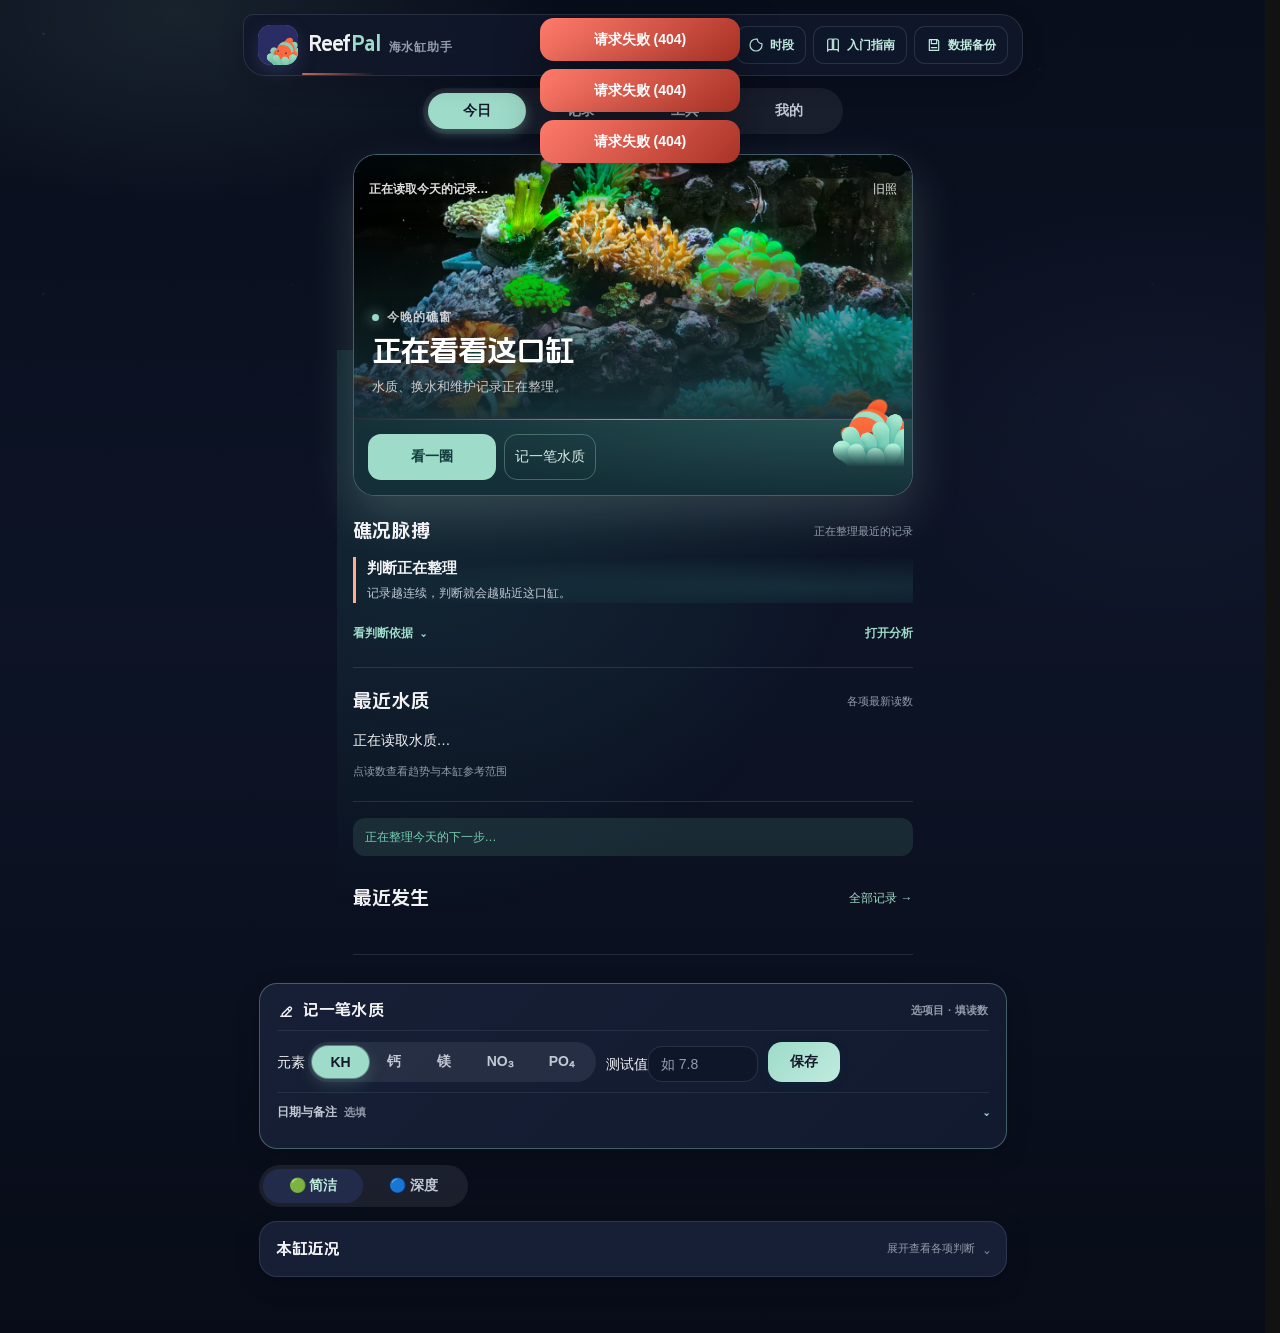
==== commit 75fc6807: "feat: 应用礁窗首页与轻量记录流程" ====
--- a/static/index.html
+++ b/static/index.html
@@ -1732,6 +1732,9 @@
     .record-page-head { align-items: center; }.record-page-head p { max-width: 250px; }.record-quick-grid { gap: 6px; }.record-quick-grid > button { min-height: 86px; }.record-quick-grid small { display: none; }.record-chain-more { grid-template-columns: 70px minmax(0,1fr); }.hub-grid button { min-height: 126px; padding: 15px; }
   }
 </style>
+<link rel="stylesheet" href="/static/record-visual.css?v=4">
+<link rel="stylesheet" href="/static/home-visual.css?v=1">
+<script src="/static/home-visual.js?v=1"></script>
 </head>
 <body>
 <!-- 海洋装饰 -->
@@ -1793,14 +1796,6 @@
 </header>
 
 <div class="wrap">
-  <button class="tank-identity" id="tankIdentity" type="button" onclick="openTankSetup(true)" aria-label="查看或编辑我的鱼缸">
-    <span class="tank-avatar">◒</span>
-    <span class="tank-identity-main">
-      <span class="tank-identity-name" id="tankIdentityName">我的鱼缸</span>
-      <span class="tank-identity-meta" id="tankIdentityMeta">设置实际水量和缸型，让所有功能围绕同一口缸运转</span>
-    </span>
-    <span class="tank-edit-hint" id="tankEditHint">开始设置</span>
-  </button>
 
   <!-- Tabs -->
   <div class="tabs">
@@ -1814,13 +1809,10 @@
     <div class="today-main">
       <section class="today-reef-stage" aria-label="今日礁窗与下一步">
         <div class="today-reef-window" id="todayReefWindow" aria-labelledby="todayHeadline">
-          <img src="/static/demo-assets/forest-reef-portrait.jpg" alt="我的海水缸">
+          <img src="/static/demo-assets/forest-reef-portrait.jpg" alt="海水缸旧照">
           <div class="today-reef-top">
             <div class="today-date" id="todayDate">正在读取今天的记录…</div>
-            <button class="today-patrol" id="todayPatrolButton" type="button" onclick="openReefRound()" aria-label="看一圈并记录鱼缸状态">
-              <svg viewBox="0 0 24 24" aria-hidden="true"><path d="M2.5 12s3.5-6 9.5-6 9.5 6 9.5 6-3.5 6-9.5 6S2.5 12 2.5 12Z"/><circle cx="12" cy="12" r="2.7"/></svg>
-              <span id="todayPatrolLabel">看一圈</span>
-            </button>
+            <span class="home-photo-label">旧照</span>
           </div>
           <div class="today-reef-copy">
             <div class="today-reef-kicker" id="todayReefKicker">今晚的礁窗</div>
@@ -1830,20 +1822,21 @@
           <div class="today-status" id="todayStatus">准备中</div>
         </div>
         <div class="today-action-dock">
-          <div class="today-actions" id="todayActions"><div class="today-empty-action">正在整理今天的下一步…</div></div>
+          <button class="today-patrol" id="todayPatrolButton" type="button" onclick="openReefRound()" aria-label="看一圈并记录鱼缸状态"><span id="todayPatrolLabel">看一圈</span></button>
+          <button class="home-water-entry" id="homeWaterEntry" type="button" onclick="openHomeWaterEntry()">记一笔水质</button>
+          <span class="home-friend" aria-hidden="true"><img src="/static/brand/d4-anemone-front-layer.png" alt=""><img class="home-fish" src="/static/brand/d4-fish-layer.png" alt=""><img class="home-front" src="/static/brand/d4-anemone-front-layer.png" alt=""></span>
         </div>
       </section>
       <section class="today-pulse" id="todayPulse" aria-labelledby="todayPulseTitle">
         <div class="today-pulse-head"><strong id="todayPulseTitle">礁况脉搏</strong><small id="todayPulseFreshness">正在整理最近的记录</small></div>
         <div class="today-pulse-summary">
-          <div class="today-pulse-signal" aria-hidden="true"><svg viewBox="0 0 24 24"><path d="M3 12h4l2-5 4 10 2-5h6"/></svg></div>
           <div class="today-pulse-focus">
-            <div class="today-pulse-label">现在值得留意</div>
             <strong id="todayPulseFocusTitle">判断正在整理</strong>
+            <div class="home-pulse-change" id="homePulseChange"></div>
             <p id="todayPulseFocusCopy">记录越连续，判断就会越贴近这口缸。</p>
           </div>
+          <div class="home-pulse-chart" id="homePulseChart"></div>
         </div>
-        <div class="today-pulse-events" id="todayPulseEvents" aria-label="最近三件事"></div>
         <div class="today-pulse-actions">
           <button class="today-expand" id="todayExpand" type="button" onclick="toggleTodayDetail()" aria-expanded="false">
             <span>看判断依据</span><span id="todayExpandArrow">⌄</span>
@@ -1851,11 +1844,15 @@
           <button class="today-pulse-deep" id="todayPulseDetail" type="button" onclick="openTodayPulseDetail()" hidden>打开分析</button>
         </div>
       </section>
+      <section class="home-water" aria-labelledby="homeWaterTitle"><div class="home-section-head"><h2 id="homeWaterTitle">最近水质</h2><small>各项最新读数</small></div><div class="home-readings" id="homeReadings">正在读取水质…</div><p class="home-data-note">点读数查看趋势与本缸参考范围</p></section>
+      <section class="home-next"><div class="today-actions" id="todayActions"><div class="today-empty-action">正在整理今天的下一步…</div></div></section>
+      <section class="home-recent"><div class="home-section-head"><h2>最近发生</h2><button type="button" onclick="navigateMainTab('record')">全部记录 →</button></div><div class="today-pulse-events" id="todayPulseEvents" aria-label="最近三件事"></div></section>
     </div>
     <div class="today-detail" id="todayDetail" hidden>
       <div class="today-section">
         <div class="today-section-head"><div><div class="today-section-title">判断依据</div><div class="today-section-sub">最新读数与数据新鲜度</div></div></div>
         <div class="today-metrics" id="todayMetrics"></div>
+        <p class="today-insight" id="homePulseAdvice"></p>
         <div class="today-evidence" id="todayEvidence"></div>
         <div class="today-insights" id="todayInsights"></div>
       </div>
@@ -1872,16 +1869,22 @@
 
   <div id="panel-record" class="panel record-panel" aria-labelledby="recordPageTitle">
     <div class="record-page-head">
-      <div><span>礁缸记录</span><h1 id="recordPageTitle">给变化留个底</h1><p>测了什么、做过什么，过几天回来看会更清楚。</p></div>
-    </div>
-    <div class="record-quick-grid" aria-label="快捷记录">
-      <button type="button" onclick="openRecordTool('water','wqElSeg')"><span class="record-quick-icon water"><svg viewBox="0 0 24 24" aria-hidden="true"><path d="M12 3c4 5 6 8 6 11a6 6 0 0 1-12 0c0-3 2-6 6-11Z"/></svg></span><strong>水质</strong><small>记一组读数</small></button>
-      <button type="button" onclick="openRecordTool('salt','wcCalculator')"><span class="record-quick-icon change"><svg viewBox="0 0 24 24" aria-hidden="true"><path d="M5 8h14l-2 11H7L5 8Z"/><path d="M8 13c2-1 6-1 8 0"/></svg></span><strong>换水</strong><small>把实做记下</small></button>
-      <button type="button" onclick="openRecordTool('calc','supplementCalc')"><span class="record-quick-icon supplement"><svg viewBox="0 0 24 24" aria-hidden="true"><path d="M9 3h6M10 3v6l-5 8a2 2 0 0 0 1.7 3h10.6a2 2 0 0 0 1.7-3l-5-8V3"/></svg></span><strong>补充</strong><small>算这次用量</small></button>
-      <button type="button" onclick="openRecordTool('dosing','dosingCalc')"><span class="record-quick-icon dosing"><svg viewBox="0 0 24 24" aria-hidden="true"><path d="M9 3h6v4H9zM8 7h8v14H8z"/></svg></span><strong>滴定</strong><small>调每天方案</small></button>
+      <div><span>礁缸记录</span><h1 id="recordPageTitle">给变化留个底</h1><p>测了什么、做过什么，过几天回来看会更清楚。</p><div class="record-compose-entry"><button id="recordComposeTrigger" type="button" onclick="openRecordComposer()">＋ 记一笔</button></div></div>
+      <span class="record-d4" aria-hidden="true">
+<svg width="0" height="0" aria-hidden="true" focusable="false" style="position:absolute;pointer-events:none">
+    <defs>
+      <clipPath id="record-d4-front" clipPathUnits="objectBoundingBox">
+        <path d="M 0,.75 L .19,.75 C .22,.71 .25,.695 .285,.70 C .325,.704 .35,.729 .365,.758 C .383,.734 .412,.729 .446,.734 C .49,.737 .526,.768 .551,.811 C .568,.845 .566,.869 .58,.882 C .594,.844 .621,.811 .65,.794 C .689,.772 .724,.787 .758,.807 C .786,.823 .80,.838 .811,.847 C .816,.827 .814,.816 .824,.801 C .849,.762 .886,.733 .918,.732 L .95,.732 C .951,.699 .958,.671 .974,.644 C .985,.625 .992,.599 1,.582 L 1,1 L 0,1 Z"/>
+      </clipPath>
+    </defs>
+  </svg>
+        <img class="record-d4-back" src="/static/brand/d4-anemone-front-layer.png" alt="" width="76" height="76">
+        <img class="record-d4-fish" src="/static/brand/d4-fish-layer.png" alt="" width="76" height="76">
+        <img class="record-d4-front" src="/static/brand/d4-anemone-front-layer.png" alt="" width="76" height="76">
+      </span>
     </div>
     <section class="record-chains" aria-labelledby="recordChainsTitle">
-      <div class="record-section-head"><div><small id="recordWeekCount">最近 7 天</small><h2 id="recordChainsTitle">最近在留意</h2></div><span id="recordChainCount">读取中</span></div>
+      <div class="record-section-head"><div><small id="recordWeekCount">最近 7 天</small><h2 id="recordChainsTitle">最近在留意</h2></div></div>
       <div id="recordChains"><div class="record-loading">正在翻最近的记录…</div></div>
     </section>
     <section class="record-history" aria-labelledby="recordHistoryTitle">
@@ -1908,7 +1911,7 @@
 
   <div id="panel-profile" class="panel profile-hub" aria-labelledby="profilePageTitle">
     <div class="hub-head"><span>我的 ReefPal</span><h1 id="profilePageTitle">这口缸的资料</h1><p>鱼缸档案、维护习惯和数据备份都放在这里。</p></div>
-    <button class="profile-tank-card" type="button" onclick="openTankSetup(true)"><span class="profile-tank-mark">◒</span><span><strong id="profileTankName">我的鱼缸</strong><small id="profileTankMeta">查看水量、类型与阶段</small></span><b>编辑 ›</b></button>
+    <button class="profile-tank-card" id="tankIdentity" type="button" onclick="openTankSetup(true)" aria-label="查看或编辑我的鱼缸"><span class="profile-tank-mark">◒</span><span><strong id="profileTankName">我的鱼缸</strong><small id="profileTankMeta">查看水量、类型与阶段</small></span><b id="tankEditHint">编辑 ›</b></button>
     <div class="profile-list">
       <button type="button" onclick="openMaintenanceSettings()"><span>维护节奏</span><small>清洁、换水与设备周期</small><b>›</b></button>
       <button type="button" onclick="openThemeSheet(this)"><span>显示主题</span><small id="profileThemeSummary">跟随时段</small><b>›</b></button>
@@ -3123,6 +3126,7 @@
 
 function renderTodayActions(actions, data) {
   const wrap = document.getElementById('todayActions');
+  actions = (actions || []).filter(task => task.action_type !== 'observe');
   const coverage = (data && data.coverage) || {};
   const missingCount = Math.max(0, Number(coverage.total || 0) - Number(coverage.count || 0));
   if ((!actions || actions.length === 0) && missingCount > 0) {
@@ -3190,6 +3194,7 @@
   if (!todayPulseElement) return;
   showTab('water');
   jumpToTrend(todayPulseElement);
+  syncChoiceTrigger(document.getElementById('wqChartEl'));
   setTimeout(() => {
     const detail = document.getElementById('wqPro');
     if (detail) detail.scrollIntoView({ behavior: 'smooth', block: 'start' });
@@ -3210,7 +3215,12 @@
   const keys = ['KH', '钙', '镁', 'NO3', 'PO4'].filter(key => analysis[key] && (analysis[key].records || []).length);
   renderTodayObservation(data.observation || null);
   renderTodayPulseEvents(data.recent_events || []);
+  renderHomeReadings(analysis, data.evidence || []);
+  document.getElementById('homePulseChart').innerHTML = '';
+  document.getElementById('homePulseChange').textContent = '';
+  document.getElementById('homePulseAdvice').textContent = '';
   if (!keys.length) {
+    todayPulseElement = null;
     pulse.classList.add('is-empty');
     document.getElementById('todayPulseFreshness').textContent = '还没有水质记录';
     document.getElementById('todayPulseFocusTitle').textContent = '先留下一组基础读数';
@@ -3227,14 +3237,16 @@
   const display = item.display || labelMap[todayPulseElement];
   const value = labelMap[todayPulseElement] + ' ' + pulseValue(item.current) + (ideal.unit ? ' ' + ideal.unit : '');
   const stale = evidence && ['stale', 'missing'].includes(evidence.state);
+  renderHomePulseChart(item, todayPulseElement, stale);
   document.getElementById('todayPulseFreshness').textContent = evidence && evidence.measured_at
     ? '最近水质 · ' + recentEventDate(evidence.measured_at)
     : (data.coverage?.label || '记录已读取');
   document.getElementById('todayPulseFocusTitle').textContent = stale
-    ? value + '，先复测确认'
-    : value + ' · ' + (item.signals?.direction_cn || '暂时看不出方向');
+    ? labelMap[todayPulseElement] + ' · 先复测确认'
+    : labelMap[todayPulseElement] + ' · ' + (item.signals?.direction_cn || '暂时看不出方向');
   const rawSummary = item.advice?.summary || item.signals?.level_msg || '再多几次同条件记录，方向会更有参考价值。';
-  document.getElementById('todayPulseFocusCopy').textContent = String(rawSummary).replace(/^[^\p{L}\p{N}]+/u, '');
+  document.getElementById('homePulseAdvice').textContent = String(rawSummary).replace(/^[^\p{L}\p{N}]+/u, '');
+  document.getElementById('todayPulseFocusCopy').textContent = ({low:'最近读数偏低',high:'最近读数偏高',ok:'最近读数在参考范围内'}[item.status] || '参考范围待确认') + (stale ? '，以复测为准' : '');
   const detailButton = document.getElementById('todayPulseDetail');
   detailButton.hidden = false;
   detailButton.setAttribute('aria-label', '打开' + display + '深度分析');
@@ -3409,6 +3421,7 @@
     buzz(12);
     toast('记下了，今天这一眼已经放进礁况里 ✓', 'ok');
     await loadTodayDashboard();
+    if (document.getElementById('panel-record').classList.contains('active')) await loadFormalRecordPage();
   } catch (error) {
     reefRoundSaving = false;
     save.disabled = false;
@@ -3511,10 +3524,6 @@
 function renderTankIdentity() {
   if (!tankProfile) return;
   const ready = !!tankProfile.setup_complete;
-  document.getElementById('tankIdentityName').textContent = tankProfile.name || '我的鱼缸';
-  document.getElementById('tankIdentityMeta').textContent = ready
-    ? tankProfile.tank_type + ' · ' + tankProfile.stage + ' · 实际水量 ' + Number(tankProfile.water_liters).toFixed(0) + ' L'
-    : '设置实际水量和缸型，让所有功能围绕同一口缸运转';
   document.getElementById('tankEditHint').textContent = ready ? '编辑' : '开始设置';
   const profileName = document.getElementById('profileTankName');
   const profileMeta = document.getElementById('profileTankMeta');
@@ -4298,7 +4307,6 @@
   const target = document.getElementById('recordChains');
   if (!target) return;
   const active = recordChains.find(item => item.kind === 'active'), closed = recordChains.filter(item => item.kind === 'closed');
-  document.getElementById('recordChainCount').textContent = active ? '1 件还在看' : '这会儿挺稳';
   if (!active && !closed.length) { target.innerHTML = '<div class="record-empty">还没有哪段需要单独拎出来，先照常养着。</div>'; return; }
   const path = active ? '<div class="record-chain-path">' + active.steps.map(step => '<span class="record-chain-step ' + step.state + '"><i></i><time>' + escapeToday(step.date) + '</time><b>' + escapeToday(step.label) + '</b></span>').join('') + '</div>' : '';
   const main = active ? '<details class="record-chain-main"><summary><span class="record-chain-top"><span>这段先记着</span><span>' + escapeToday(active.status) + '</span></span><h3>' + escapeToday(active.title) + '</h3><p>' + escapeToday(active.copy) + '</p>' + path + '</summary><dl class="record-chain-more">' + active.more.map(item => '<dt>' + escapeToday(item[0]) + '</dt><dd>' + escapeToday(item[1]) + '</dd>').join('') + '</dl></details>' : '';
@@ -6083,5 +6091,6 @@
 })();
 loadData();
 </script>
+<script src="/static/record-compose.js?v=1"></script>
 </body>
 </html>
--- a/static/record-visual.css
+++ b/static/record-visual.css
@@ -0,0 +1,63 @@
+/* Record-page-only direction from the approved living reef demo. */
+.record-compose-entry { display:flex; justify-content:flex-start; margin:12px 0 0; }
+.record-compose-entry button, .record-compose-footer button[type=submit] { background:var(--brand-primary); color:var(--text-on-brand); border:0; border-radius:14px; min-height:46px; padding:10px 24px; font:700 16px var(--font-body); cursor:pointer; }
+.record-compose-head { display:flex; align-items:center; justify-content:space-between; gap:12px; }
+.record-compose-head h2 { margin:0; font-size:22px; }
+.record-compose-head button { min-width:44px; min-height:44px; font-size:26px; }
+.record-compose-box button { cursor:pointer; }
+.record-compose-head button, .record-compose-tools button, .record-compose-footer button[type=button] { background:transparent; color:var(--ink); border:1px solid var(--border); border-radius:12px; padding:10px 14px; }
+.record-compose-options { margin-top:14px; }
+.record-compose-options button { width:100%; display:grid; grid-template-columns:1fr auto; text-align:left; gap:4px 16px; padding:14px 2px; border:0; border-bottom:1px solid var(--border); background:transparent; color:var(--ink); min-height:64px; }
+.record-compose-options strong { font-size:16px; }
+.record-compose-options small { grid-column:1; font-size:13px; color:var(--ink-soft); }
+.record-compose-options button>span { grid-column:2; grid-row:1/3; align-self:center; }
+.record-compose-tools-label { color:var(--ink-faint); font-size:13px; margin:20px 0 10px; }
+.record-compose-tools { display:flex; gap:8px; flex-wrap:wrap; }
+.record-compose-tools button { font-size:13px; min-height:44px; }
+.record-compose-field { display:grid; grid-template-columns:minmax(0,1fr) minmax(0,1.25fr); gap:12px; align-items:center; margin:12px 0; color:var(--ink-soft); font-size:14px; }
+.record-compose-field input,.record-compose-field textarea { width:100%; min-width:0; min-height:44px; box-sizing:border-box; border:1px solid var(--border-strong); background:var(--surface-primary); color:var(--ink); border-radius:10px; padding:10px; font:inherit; font-size:16px; }
+.record-compose-care { display:flex; align-items:center; gap:12px; min-height:48px; color:var(--ink); }
+.record-compose-care input { width:20px; height:20px; accent-color:var(--brand-primary); }
+.record-compose-footer { display:flex; justify-content:space-between; gap:12px; margin-top:18px; }
+#recordComposeError { color:var(--brand-coral); font-size:14px; }
+.record-compose-box :focus-visible { outline:2px solid var(--brand-primary); outline-offset:3px; }
+#panel-record { --record-accent:#376e69; --record-glow:rgba(158,219,201,.16); }
+html[data-theme="dusk"] #panel-record { --record-accent:#984c3f; --record-glow:rgba(242,179,158,.2); }
+html[data-theme="dark"] #panel-record { --record-accent:#9edbc9; --record-glow:rgba(124,128,203,.19); }
+#panel-record .record-page-head { align-items:center; margin-bottom:20px; }
+#panel-record .record-page-head > div { flex:1; }
+#panel-record .record-page-head p { font-size:14px; line-height:1.6; }
+.record-d4 { position:relative; display:block; flex:0 0 76px; width:76px; height:76px; overflow:hidden; isolation:isolate; border-radius:26px 26px 12px 26px; background:#30396f; box-shadow:0 10px 24px var(--record-glow); }
+.record-d4 img { position:absolute; inset:0; width:100%; height:100%; object-fit:contain; }
+.record-d4-back { z-index:1; }
+.record-d4-fish { z-index:2; transform:translate(14%,5%) scale(.82); animation:recordFishFloat 4.8s ease-in-out infinite; }
+.record-d4-front { z-index:3; clip-path:url(#record-d4-front); }
+@keyframes recordFishFloat { 0%,100% { transform:translate(14%,5%) scale(.82); } 50% { transform:translate(14%,1%) scale(.82); } }
+#panel-record .record-quick-grid { gap:8px; margin-bottom:20px; }
+#panel-record .record-quick-grid > button { min-height:76px; padding:12px; background:var(--surface-primary); box-shadow:none; border:1px solid var(--border-light); border-radius:16px; }
+#panel-record .record-quick-grid small { display:none; }
+#panel-record .record-chains { background:transparent; border:0; padding:0; }
+#panel-record .record-chain-main { padding:0; overflow:hidden; border:1px solid var(--border-strong); border-radius:20px; background:var(--surface-primary); box-shadow:0 6px 16px var(--record-glow); }
+#panel-record .record-chain-main > summary { padding:16px 18px; min-height:0; display:flex; flex-direction:column; color:#f5fbf8; background:linear-gradient(180deg,rgba(4,12,23,.38),rgba(4,12,23,.72) 38%,rgba(4,12,23,.97)),url('/static/demo-assets/forest-reef-portrait.jpg') center 60% / cover; }
+#panel-record .record-chain-top { color:#d3e7df; font-size:12px; }
+#panel-record .record-chain-main h3 { color:#fff; font:700 clamp(20px,4.5vw,24px)/1.3 var(--font-display); margin:10px 0 4px; max-width:24em; }
+#panel-record .record-chain-main p { color:#e0e8e4; font-size:14px; line-height:1.6; }
+#panel-record .record-chain-path { margin-top:14px; padding-top:0; gap:8px; }
+#panel-record .record-chain-step time { color:#c1d3ce; }
+#panel-record .record-chain-step b { color:#f1faf5; font-size:12px; }
+#panel-record .record-chain-step i { background:#9edbc9; border-color:#172b32; }
+#panel-record .record-chain-step.current i { background:#ff9a80; }
+#panel-record .record-chain-more { color:var(--ink); padding:18px 20px; }
+#panel-record .record-history { margin-top:24px; }
+#panel-record .record-event { border-radius:16px; margin:6px 0; padding:14px 10px; background:linear-gradient(110deg,var(--record-glow),transparent 70%); }
+#panel-record .record-event-copy > strong { font-size:16px; line-height:1.5; }
+#panel-record .record-event-copy p { font-size:14px; line-height:1.6; }
+#panel-record .record-filters button.active { color:var(--text-on-brand); background:var(--brand-primary); border-color:var(--brand-primary); }
+#panel-record button:focus-visible, #panel-record summary:focus-visible { outline:3px solid var(--record-accent); outline-offset:3px; }
+@media(max-width:600px) {
+  #panel-record .record-page-head { gap:12px; }
+  #panel-record .record-page-head h1 { font-size:28px; }
+  #panel-record .record-chain-main > summary { padding:14px 16px; }
+  #panel-record .record-quick-grid > button { padding:10px 6px; }
+}
+@media(prefers-reduced-motion:reduce) { .record-d4-fish { animation:none; } }
--- a/static/home-visual.css
+++ b/static/home-visual.css
@@ -0,0 +1,71 @@
+/* Approved reef-window layout, scoped to the live homepage. */
+.today-board { --home-mint:#246858; --home-coral:#a74628; --home-violet:#69559b; --home-blue:#326a94; --home-gold:#77601f; --home-glow:#6abf9e30; max-width:560px; margin-inline:auto; }
+html[data-theme=dark] .today-board { --home-mint:#9edbc9; --home-coral:#ffad8e; --home-violet:#b7adf0; --home-blue:#98c9ef; --home-gold:#e0cb8f; --home-glow:#4abda625; }
+html[data-theme=dusk] .today-board { --home-coral:#995030; --home-glow:#f5a76e30; }
+.today-board::before { content:'';position:absolute;inset:200px -16px 0;z-index:-1;pointer-events:none;background:radial-gradient(ellipse at 15% 8%,var(--home-glow),transparent 65%); }
+.today-board .today-reef-window { height:264px; }
+.today-board .today-reef-window::before { display:none; }
+.today-board .today-reef-window>img { filter:none; }
+.today-board .today-reef-window::after { background:linear-gradient(180deg,#03151b55,transparent 25%,#142f37f2); }
+.today-board .today-date { padding:0;background:none;border:0;backdrop-filter:none;font-size:12px; }
+.home-photo-label { color:#e0ebe5;font-size:12px; }
+.today-board .today-reef-copy { left:18px;right:40px;bottom:20px; }
+.today-board .today-headline { font-size:30px; }
+.today-board .today-summary { font-size:13px;line-height:1.6;margin-bottom:0; }
+.today-board .today-action-dock { display:flex;align-items:center;gap:8px;padding:13px 102px 13px 14px;min-height:76px;background:radial-gradient(ellipse at 90% 0%,#66d7c330,transparent 70%),#142f37; }
+.today-board .today-action-dock::before { left:0;right:0;background:linear-gradient(90deg,transparent,#9edbc9,transparent);box-shadow:0 0 18px #9edbc960; }
+.today-board .today-patrol { border:0;border-radius:13px;background:#9edbc9;color:#133d3c;min-width:128px;min-height:46px;justify-content:center;font-size:14px;text-shadow:none;backdrop-filter:none; }
+.home-water-entry { border:1px solid #9edbc955;background:transparent;color:#dbebe6;border-radius:13px;padding:10px;min-height:46px;white-space:nowrap;font-size:14px;cursor:pointer; }
+html[data-theme=dusk] .today-board .today-action-dock { background:radial-gradient(ellipse at 90% 0%,#eea26c55,transparent 70%),#38323f; }
+html[data-theme=dusk] .today-board .today-patrol { background:#f2c299;color:#392d2c; }
+html[data-theme=dusk] .today-board .today-reef-window::after { background:radial-gradient(ellipse at 95% 92%,#e7a56962,transparent 52%),linear-gradient(180deg,#03151b33,transparent 28%,#302933f5); }
+.home-friend { position:absolute;right:8px;top:-40px;width:88px;height:88px;pointer-events:none;mask-image:linear-gradient(#000 76%,transparent); }
+.home-friend img { position:absolute;inset:0;width:100%;height:100%;object-fit:contain; }
+.home-friend .home-fish { transform:translate(14%,5%) scale(.82); }
+.home-front { clip-path:url(#record-d4-front); }
+html .today-board .today-pulse { margin:0;padding:22px 0 12px;border:0;border-bottom:1px solid var(--border);border-radius:0;background:transparent;overflow:visible; }
+.today-board .today-pulse::before { display:none; }
+.today-board .today-pulse-head { margin-bottom:12px;flex-wrap:nowrap;align-items:center; }
+.today-board .today-pulse-head strong,.home-section-head h2 { font:600 19px/1.4 var(--font-display);margin:0;color:var(--ink); }
+.today-board .today-pulse-head small { font-size:11px; }
+.today-board .today-pulse-summary { grid-template-columns:minmax(0,1fr) 168px;gap:12px;align-items:center;background:radial-gradient(ellipse at 85% 65%,var(--home-glow),transparent 75%); }
+.today-board .today-pulse-focus { border-left:3px solid var(--home-coral);padding-left:11px; }
+.today-board .today-pulse-focus strong { font-size:15px;line-height:1.5;margin:0; }
+.today-board .today-pulse-focus p { display:block;font-size:12px;line-height:1.6;margin:5px 0 0;overflow:visible; }
+.home-pulse-change { color:var(--home-coral);font:28px/1.5 var(--font-data); }
+.home-pulse-change small { display:block;font:11px/1.4 var(--font-ui);color:var(--ink-faint); }
+.home-pulse-chart { width:168px;color:var(--home-coral); }
+.home-pulse-chart svg { width:100%;height:auto;display:block;overflow:visible; }
+.home-pulse-chart path { fill:none;stroke:currentColor;stroke-width:2;stroke-linejoin:round;vector-effect:non-scaling-stroke; }
+.home-pulse-chart .home-trend-area { fill:currentColor;fill-opacity:.1;stroke:none; }
+.home-pulse-chart circle { fill:currentColor; }
+.home-pulse-chart line { stroke:var(--border);stroke-dasharray:3 4; }
+.home-pulse-chart text { fill:currentColor;font:11px var(--font-data); }
+.home-pulse-chart .home-chart-date { fill:var(--ink-faint);font-size:10px; }
+.home-pulse-chart>small { display:block;color:var(--ink-faint);font-size:10px;line-height:1.5; }
+.today-board .is-empty .today-pulse-summary { grid-template-columns:1fr; }
+.today-board .today-pulse-actions { display:flex;justify-content:space-between;margin:8px 0 0; }
+.today-board .today-expand,.today-board .today-pulse-deep { min-height:44px;background:none;border:0;padding:8px 0;font-size:12px;color:var(--home-mint); }
+.home-water,.home-recent { padding:20px 0;border-bottom:1px solid var(--border); }
+.home-section-head { display:flex;align-items:center;justify-content:space-between;gap:12px;margin-bottom:14px; }
+.home-section-head small,.home-data-note { color:var(--ink-faint);font-size:11px; }
+.home-section-head button { min-height:44px;background:none;border:0;color:var(--home-mint);font-size:12px;cursor:pointer; }
+.home-readings { display:grid;grid-template-columns:repeat(5,minmax(0,1fr)); }
+.home-reading { --element:var(--home-coral);display:grid;grid-template-rows:22px 38px 20px 19px;align-items:center;padding:7px 8px 9px;border:0;border-bottom:2px solid color-mix(in srgb,var(--element) 55%,transparent);background:linear-gradient(0deg,color-mix(in srgb,var(--element) 10%,transparent),transparent 95%);text-align:left;cursor:pointer;min-width:0; }
+.home-reading.element-1 { --element:var(--home-blue); }.home-reading.element-2 { --element:var(--home-violet); }.home-reading.element-3 { --element:var(--home-gold); }.home-reading.element-4 { --element:var(--home-mint); }
+.home-reading span { font-size:12px;font-weight:600;color:var(--element); }
+.home-reading b { font:600 25px/38px var(--font-data);color:var(--ink);letter-spacing:-.6px; }
+.home-reading.is-focus b { color:var(--home-coral); }
+.home-reading.is-focus { background:linear-gradient(0deg,color-mix(in srgb,var(--home-coral) 18%,transparent),transparent 95%); }
+.home-reading small,.home-reading em { font:10px/1.5 var(--font-ui);color:var(--ink-faint);white-space:nowrap; }
+.home-trend { font-style:normal;color:var(--ink-faint); }.home-trend.stable { color:var(--home-mint); }.home-trend.rising,.home-trend.falling { color:var(--home-coral); }
+.home-data-note { margin:12px 0 0; }
+.home-next { padding-top:16px; }.home-next .today-action-list { gap:12px; }
+.today-board .today-pulse-events { display:grid;grid-template-columns:1fr;gap:0;padding:0;margin:0; }
+.today-board .today-pulse-events::before,.today-board .today-pulse-event::before { display:none; }
+.today-board .today-pulse-event { display:grid;grid-template-columns:65px minmax(0,1fr);gap:4px 12px;padding:13px 0;border-bottom:1px solid var(--border-light); }
+.today-board .today-pulse-event strong { font-size:13px;white-space:normal;margin:0; }
+.today-board .today-pulse-event time { align-self:center; }.today-board .today-pulse-event span { display:block;grid-column:2;font-size:11px;margin:0; }
+@media(max-width:400px) { .today-board .today-reef-window { height:238px; }.today-board .today-headline { font-size:27px; }.today-board .today-action-dock { padding:12px 79px 12px 12px;gap:6px; }.today-board .today-patrol { min-width:112px;padding-inline:12px; }.home-water-entry { padding-inline:8px;font-size:13px; }.home-friend { width:74px;height:74px;right:4px;top:-34px; }.today-board .today-pulse-summary { grid-template-columns:minmax(0,1fr) 148px;gap:8px; }.home-pulse-chart { width:148px; }.home-reading { padding-inline:5px; }.home-reading b { font-size:23px; } }
+@media(max-width:340px) { .today-board .today-patrol { min-width:96px; }.today-board .today-action-dock { padding-right:61px; }.home-friend { width:58px;height:58px;right:2px;top:-28px; }.today-board .today-pulse-summary { grid-template-columns:minmax(0,1fr) 128px; }.home-pulse-chart { width:128px; }.home-reading { padding-inline:3px; }.home-reading b { font-size:20px; }.today-board .today-pulse-focus strong { font-size:14px; } }
+@media(prefers-reduced-motion:no-preference) { .home-fish { animation:homeReefFloat 4.8s ease-in-out infinite; }@keyframes homeReefFloat { 50% { transform:translate(14%,1%) scale(.82); } } }
